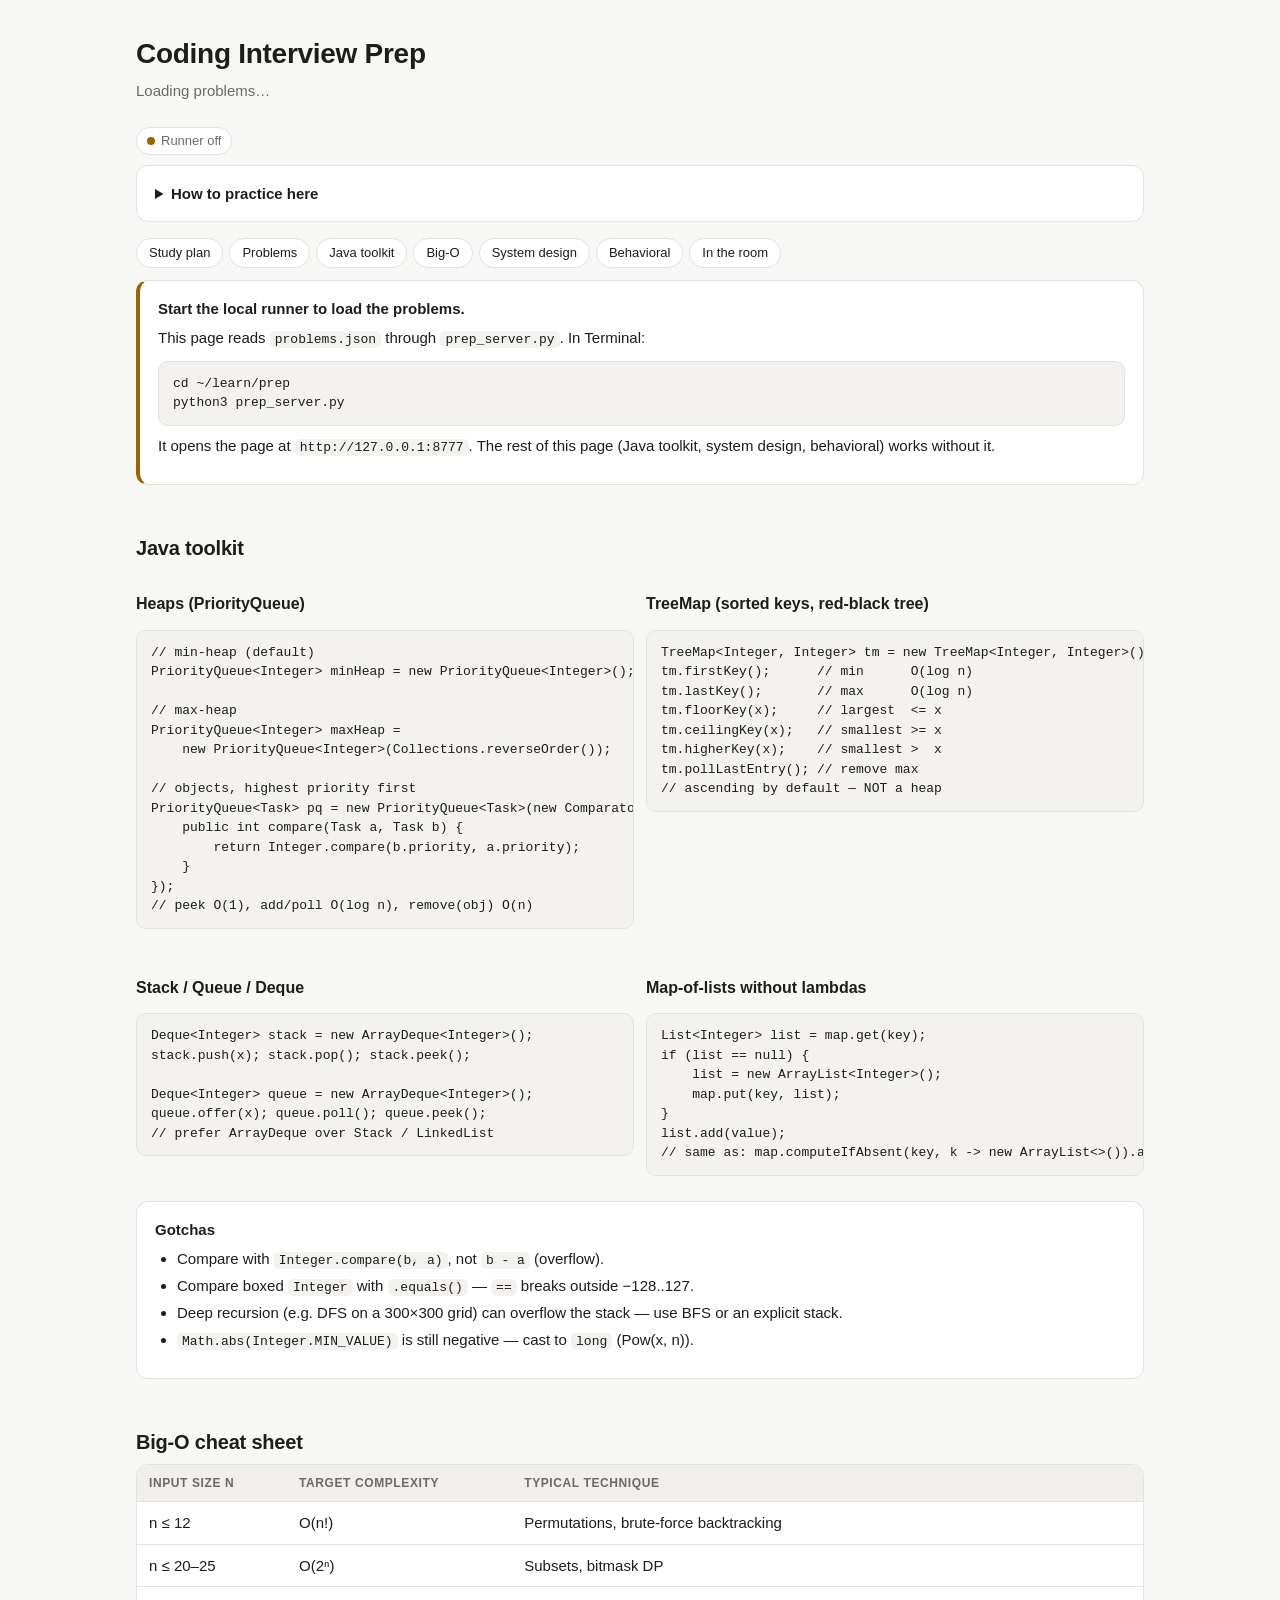
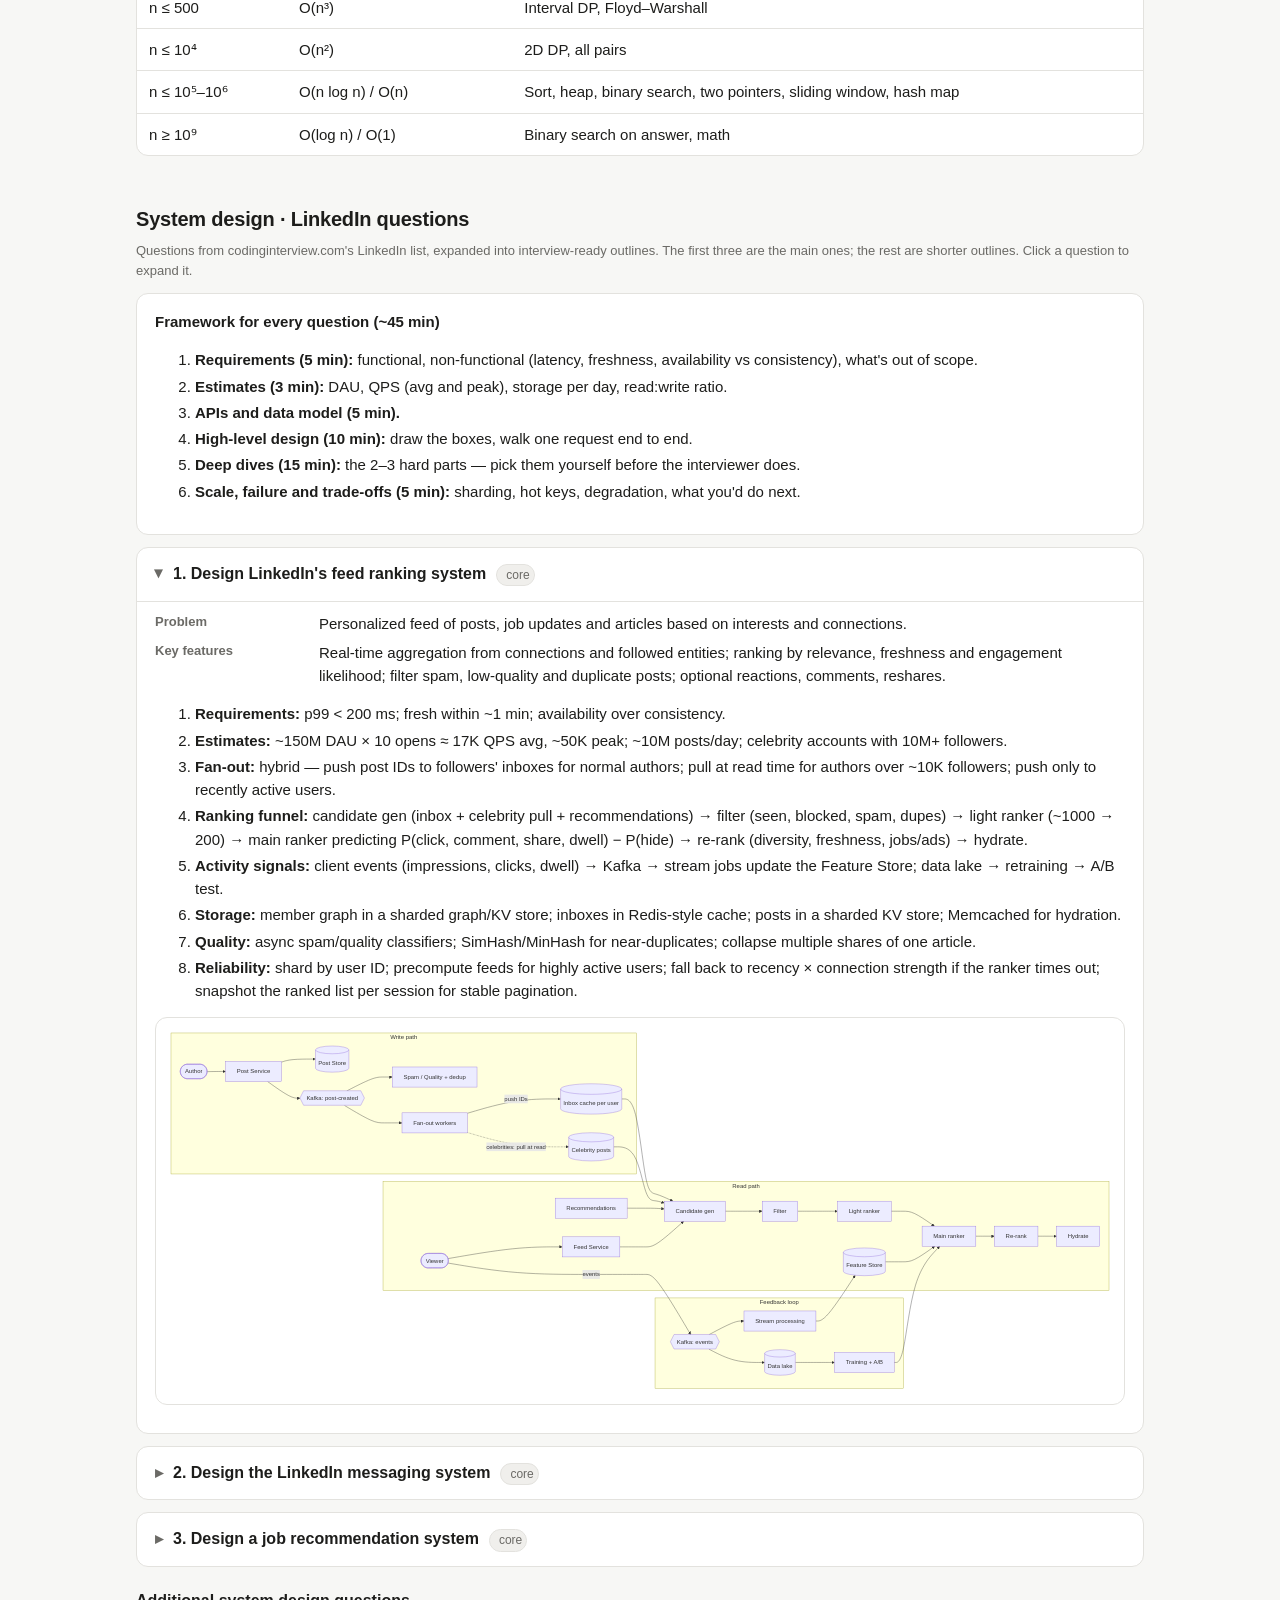
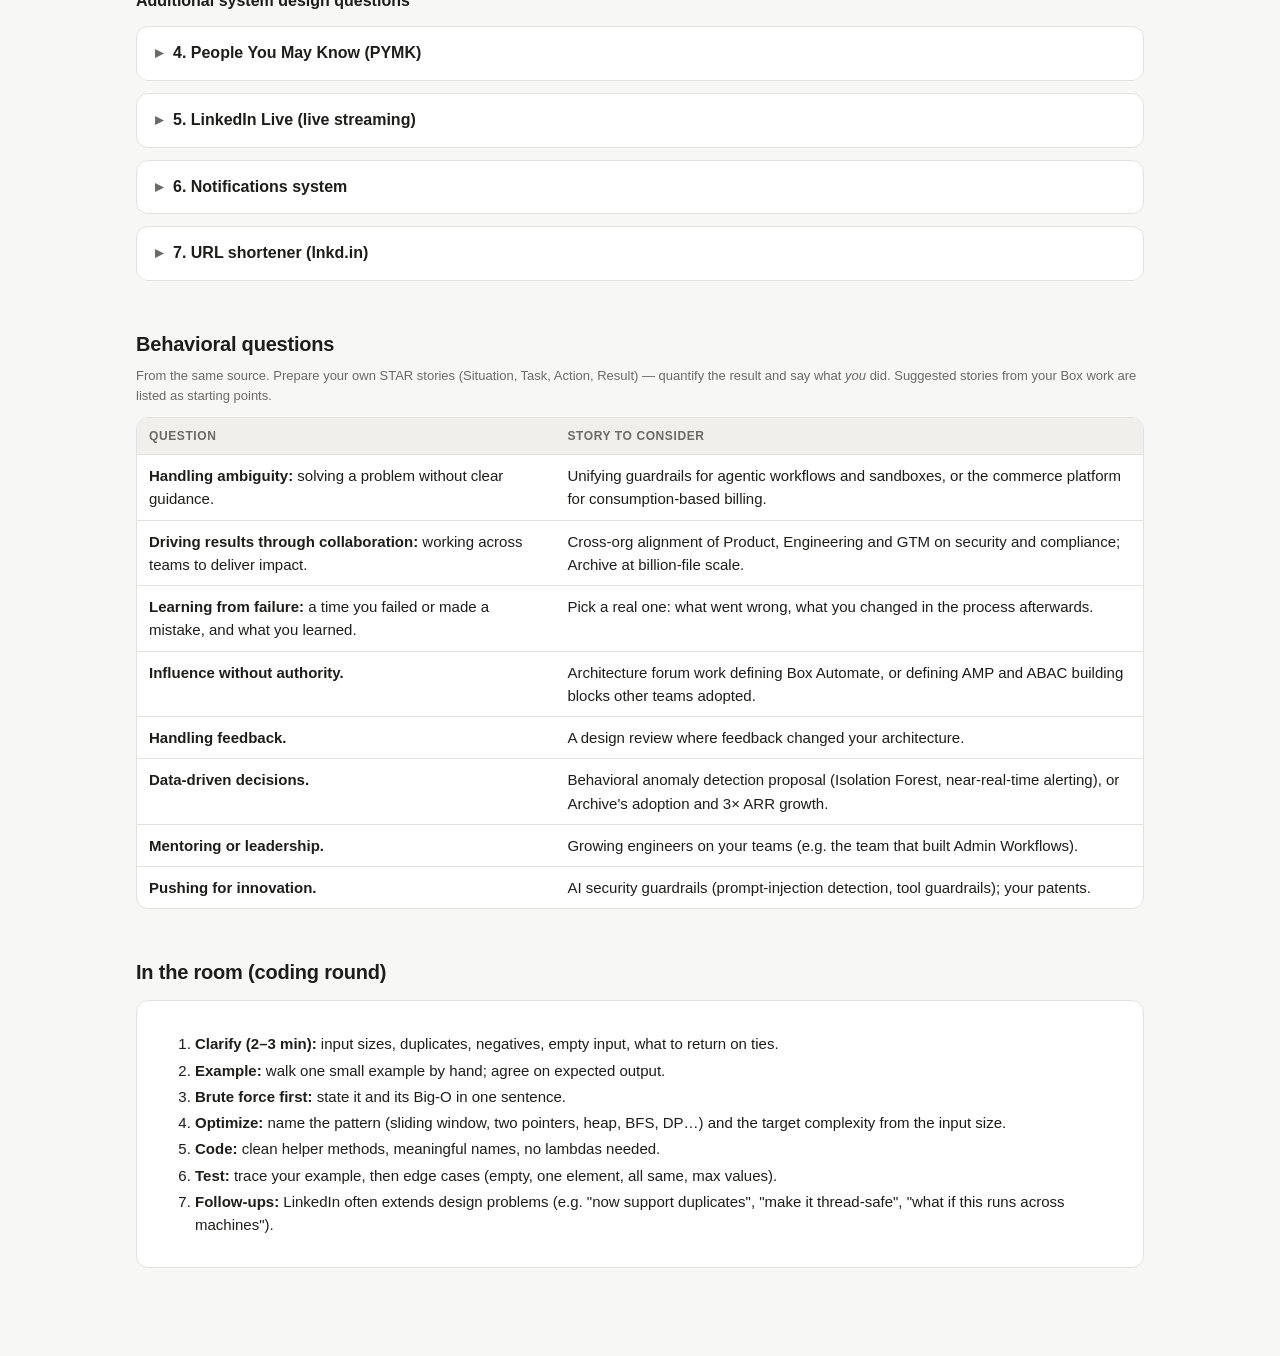
==== prep/index.html @ 1bbf0f2a "re-org" ====
<!doctype html>
<html lang="en">
<head>
<meta charset="utf-8">
<meta name="viewport" content="width=device-width, initial-scale=1">
<title>Coding Interview Prep</title>
<meta name="prep-token" content="__PREP_TOKEN__">
<link rel="stylesheet" href="vendor/codemirror.css">
<link rel="stylesheet" href="vendor/show-hint.css">
<link rel="stylesheet" href="app.css">
</head>
<body>
<div class="wrap">
<h1>Coding Interview Prep</h1>
<p class="sub" id="subText">Loading problems…</p>
<div class="runner" id="runnerBadge"><i></i><span>Checking runner…</span></div>
<details class="card" style="margin-top:10px"><summary style="cursor:pointer;font-weight:600">How to practice here</summary>
<ol>
<li>Click a problem title to open it: description on the left, code editor on the right (Java or Python).</li>
<li><b>Ctrl + Space</b> or typing <code>.</code> after a variable shows Java methods with signatures and Big-O. The <b>Reference</b> tab has a searchable Java API cheat sheet and snippets.</li>
<li><b>Run tests</b> (or Cmd + Enter) runs your code with your own <code>javac</code>/<code>python3</code> through <code>prep_server.py</code>. Your code is saved to <code>solutions/</code>.</li>
<li>Progress shows on every problem: <b>Started</b> / <b>Tried · 1/4</b> (attempted), <b>✓ 4/4</b> (all tests passing), <b>✓ Done</b>. Filter by it with the status menu. It's saved to <code>solutions/progress.json</code>.</li>
<li>Change companies or the time window: <code>python3 build_prep.py --companies LinkedIn Nvidia Google --window 6mo</code>, then reload. See README.md.</li>
</ol></details>
<nav class="toc">
  <a href="#plan">Study plan</a><a href="#problems">Problems</a>
  <a href="#java">Java toolkit</a><a href="#bigo">Big-O</a><a href="#sd">System design</a><a href="#beh">Behavioral</a><a href="#approach">In the room</a>
</nav>
<div id="appRoot">
<h2 id="plan">Study plan</h2>
<div class="grid" id="planCards"></div>
<div class="card">
  <b>Suggested order</b>
  <ol>
    <li><b>Company problems first</b> — the list is already sorted: asked by more companies, then most recent (30d → 3mo → 6mo), then frequency.</li>
    <li><b>Pick a company</b> in the Source filter when an interview is coming up; the list re-sorts by that company's frequency.</li>
    <li><b>Then go by pattern</b> — use the Pattern filter to do 3–4 problems of one pattern in a row, mixing company and Blind 75 problems.</li>
    <li><b>Blind 75 rows</b> (at the bottom) fill in patterns the companies didn't cover recently.</li>
  </ol>
  <p class="note" id="dataNote"></p>
</div>

<h2 id="problems">Problems <span class="lc" id="nProblems"></span></h2>
<div class="toolbar">
  <input type="search" id="q" placeholder="Filter problems by title…" aria-label="Filter problems">
  <select id="src" aria-label="Filter by source"></select>
  <select id="pat" aria-label="Filter by pattern"></select>
  <select id="stat" aria-label="Filter by status">
    <option value="">All statuses</option>
    <option value="todo">Not done yet</option>
    <option value="none">Not started</option>
    <option value="attempted">Attempted (not passing)</option>
    <option value="passed">Passing, not marked done</option>
    <option value="done">Done</option>
  </select>
  <label><input type="checkbox" id="hideDone"> Hide done</label>
  <div class="progress"><span id="ptext">Loading…</span><div class="bar"><i id="pbar"></i><i id="pbar2"></i><i id="pbar3"></i></div></div>
  <div class="legend" id="plegend"></div>
</div>
<div class="tablewrap"><table id="ptable">
<thead><tr><th></th><th>Problem · key idea · tags</th><th>Level</th><th>Pattern</th></tr></thead>
<tbody></tbody></table></div>
<div class="empty" id="empty">No problems match the current filters.</div>
</div>

<h2 id="java">Java toolkit</h2>
<div class="cols2">
<div>
<h3>Heaps (PriorityQueue)</h3>
<pre><code>// min-heap (default)
PriorityQueue&lt;Integer&gt; minHeap = new PriorityQueue&lt;Integer&gt;();

// max-heap
PriorityQueue&lt;Integer&gt; maxHeap =
    new PriorityQueue&lt;Integer&gt;(Collections.reverseOrder());

// objects, highest priority first
PriorityQueue&lt;Task&gt; pq = new PriorityQueue&lt;Task&gt;(new Comparator&lt;Task&gt;() {
    public int compare(Task a, Task b) {
        return Integer.compare(b.priority, a.priority);
    }
});
// peek O(1), add/poll O(log n), remove(obj) O(n)</code></pre>
</div>
<div>
<h3>TreeMap (sorted keys, red-black tree)</h3>
<pre><code>TreeMap&lt;Integer, Integer&gt; tm = new TreeMap&lt;Integer, Integer&gt;();
tm.firstKey();      // min      O(log n)
tm.lastKey();       // max      O(log n)
tm.floorKey(x);     // largest  &lt;= x
tm.ceilingKey(x);   // smallest &gt;= x
tm.higherKey(x);    // smallest &gt;  x
tm.pollLastEntry(); // remove max
// ascending by default — NOT a heap</code></pre>
</div>
<div>
<h3>Stack / Queue / Deque</h3>
<pre><code>Deque&lt;Integer&gt; stack = new ArrayDeque&lt;Integer&gt;();
stack.push(x); stack.pop(); stack.peek();

Deque&lt;Integer&gt; queue = new ArrayDeque&lt;Integer&gt;();
queue.offer(x); queue.poll(); queue.peek();
// prefer ArrayDeque over Stack / LinkedList</code></pre>
</div>
<div>
<h3>Map-of-lists without lambdas</h3>
<pre><code>List&lt;Integer&gt; list = map.get(key);
if (list == null) {
    list = new ArrayList&lt;Integer&gt;();
    map.put(key, list);
}
list.add(value);
// same as: map.computeIfAbsent(key, k -&gt; new ArrayList&lt;&gt;()).add(value);</code></pre>
</div>
</div>
<div class="card">
<b>Gotchas</b>
<ul>
  <li>Compare with <code>Integer.compare(b, a)</code>, not <code>b - a</code> (overflow).</li>
  <li>Compare boxed <code>Integer</code> with <code>.equals()</code> — <code>==</code> breaks outside −128..127.</li>
  <li>Deep recursion (e.g. DFS on a 300×300 grid) can overflow the stack — use BFS or an explicit stack.</li>
  <li><code>Math.abs(Integer.MIN_VALUE)</code> is still negative — cast to <code>long</code> (Pow(x, n)).</li>
</ul>
</div>

<h2 id="bigo">Big-O cheat sheet</h2>
<div class="tablewrap"><table>
<thead><tr><th>Input size n</th><th>Target complexity</th><th>Typical technique</th></tr></thead>
<tbody>
<tr><td>n ≤ 12</td><td>O(n!)</td><td>Permutations, brute-force backtracking</td></tr>
<tr><td>n ≤ 20–25</td><td>O(2ⁿ)</td><td>Subsets, bitmask DP</td></tr>
<tr><td>n ≤ 500</td><td>O(n³)</td><td>Interval DP, Floyd–Warshall</td></tr>
<tr><td>n ≤ 10⁴</td><td>O(n²)</td><td>2D DP, all pairs</td></tr>
<tr><td>n ≤ 10⁵–10⁶</td><td>O(n log n) / O(n)</td><td>Sort, heap, binary search, two pointers, sliding window, hash map</td></tr>
<tr><td>n ≥ 10⁹</td><td>O(log n) / O(1)</td><td>Binary search on answer, math</td></tr>
</tbody></table></div>

<h2 id="sd">System design · LinkedIn questions</h2>
<p class="note">Questions from codinginterview.com's LinkedIn list, expanded into interview-ready outlines. The first three are the main ones; the rest are shorter outlines. Click a question to expand it.</p>

<div class="card">
<b>Framework for every question (~45 min)</b>
<ol>
  <li><b>Requirements (5 min):</b> functional, non-functional (latency, freshness, availability vs consistency), what's out of scope.</li>
  <li><b>Estimates (3 min):</b> DAU, QPS (avg and peak), storage per day, read:write ratio.</li>
  <li><b>APIs and data model (5 min).</b></li>
  <li><b>High-level design (10 min):</b> draw the boxes, walk one request end to end.</li>
  <li><b>Deep dives (15 min):</b> the 2–3 hard parts — pick them yourself before the interviewer does.</li>
  <li><b>Scale, failure and trade-offs (5 min):</b> sharding, hot keys, degradation, what you'd do next.</li>
</ol>
</div>

<!-- 1. Feed -->
<details class="sdq" open>
<summary>1. Design LinkedIn's feed ranking system <span class="tag">core</span></summary>
<div class="body">
<div class="kv">
  <b>Problem</b><span>Personalized feed of posts, job updates and articles based on interests and connections.</span>
  <b>Key features</b><span>Real-time aggregation from connections and followed entities; ranking by relevance, freshness and engagement likelihood; filter spam, low-quality and duplicate posts; optional reactions, comments, reshares.</span>
</div>
<ol>
  <li><b>Requirements:</b> p99 &lt; 200 ms; fresh within ~1 min; availability over consistency.</li>
  <li><b>Estimates:</b> ~150M DAU × 10 opens ≈ 17K QPS avg, ~50K peak; ~10M posts/day; celebrity accounts with 10M+ followers.</li>
  <li><b>Fan-out:</b> hybrid — push post IDs to followers' inboxes for normal authors; pull at read time for authors over ~10K followers; push only to recently active users.</li>
  <li><b>Ranking funnel:</b> candidate gen (inbox + celebrity pull + recommendations) → filter (seen, blocked, spam, dupes) → light ranker (~1000 → 200) → main ranker predicting P(click, comment, share, dwell) − P(hide) → re-rank (diversity, freshness, jobs/ads) → hydrate.</li>
  <li><b>Activity signals:</b> client events (impressions, clicks, dwell) → Kafka → stream jobs update the Feature Store; data lake → retraining → A/B test.</li>
  <li><b>Storage:</b> member graph in a sharded graph/KV store; inboxes in Redis-style cache; posts in a sharded KV store; Memcached for hydration.</li>
  <li><b>Quality:</b> async spam/quality classifiers; SimHash/MinHash for near-duplicates; collapse multiple shares of one article.</li>
  <li><b>Reliability:</b> shard by user ID; precompute feeds for highly active users; fall back to recency × connection strength if the ranker times out; snapshot the ranked list per session for stable pagination.</li>
</ol>
<div class="diagram"><svg id="feedsvg" width="100%" xmlns="http://www.w3.org/2000/svg" xmlns:xlink="http://www.w3.org/1999/xlink" class="flowchart" style="max-width: 2537.35px; background-color: white;" viewBox="0 0 2537.35498046875 971.0681762695312" role="graphics-document document" aria-roledescription="flowchart-v2"><style>#feedsvg{font-family:"trebuchet ms",verdana,arial,sans-serif;font-size:16px;fill:#333;}@keyframes edge-animation-frame{from{stroke-dashoffset:0;}}@keyframes dash{to{stroke-dashoffset:0;}}#feedsvg .edge-animation-slow{stroke-dasharray:9,5!important;stroke-dashoffset:900;animation:dash 50s linear infinite;stroke-linecap:round;}#feedsvg .edge-animation-fast{stroke-dasharray:9,5!important;stroke-dashoffset:900;animation:dash 20s linear infinite;stroke-linecap:round;}#feedsvg .error-icon{fill:#552222;}#feedsvg .error-text{fill:#552222;stroke:#552222;}#feedsvg .edge-thickness-normal{stroke-width:1px;}#feedsvg .edge-thickness-thick{stroke-width:3.5px;}#feedsvg .edge-pattern-solid{stroke-dasharray:0;}#feedsvg .edge-thickness-invisible{stroke-width:0;fill:none;}#feedsvg .edge-pattern-dashed{stroke-dasharray:3;}#feedsvg .edge-pattern-dotted{stroke-dasharray:2;}#feedsvg .marker{fill:#333333;stroke:#333333;}#feedsvg .marker.cross{stroke:#333333;}#feedsvg svg{font-family:"trebuchet ms",verdana,arial,sans-serif;font-size:16px;}#feedsvg p{margin:0;}#feedsvg .label{font-family:"trebuchet ms",verdana,arial,sans-serif;color:#333;}#feedsvg .cluster-label text{fill:#333;}#feedsvg .cluster-label span{color:#333;}#feedsvg .cluster-label span p{background-color:transparent;}#feedsvg .label text,#feedsvg span{fill:#333;color:#333;}#feedsvg .node rect,#feedsvg .node circle,#feedsvg .node ellipse,#feedsvg .node polygon,#feedsvg .node path{fill:#ECECFF;stroke:#9370DB;stroke-width:1px;}#feedsvg .rough-node .label text,#feedsvg .node .label text,#feedsvg .image-shape .label,#feedsvg .icon-shape .label{text-anchor:middle;}#feedsvg .node .katex path{fill:#000;stroke:#000;stroke-width:1px;}#feedsvg .rough-node .label,#feedsvg .node .label,#feedsvg .image-shape .label,#feedsvg .icon-shape .label{text-align:center;}#feedsvg .node.clickable{cursor:pointer;}#feedsvg .root .anchor path{fill:#333333!important;stroke-width:0;stroke:#333333;}#feedsvg .arrowheadPath{fill:#333333;}#feedsvg .edgePath .path{stroke:#333333;stroke-width:1px;}#feedsvg .flowchart-link{stroke:#333333;fill:none;}#feedsvg .edgeLabel{background-color:rgba(232,232,232, 0.8);text-align:center;}#feedsvg .edgeLabel p{background-color:rgba(232,232,232, 0.8);}#feedsvg .edgeLabel rect{opacity:0.5;background-color:rgba(232,232,232, 0.8);fill:rgba(232,232,232, 0.8);}#feedsvg .labelBkg{background-color:rgba(232, 232, 232, 0.5);}#feedsvg .cluster rect{fill:#ffffde;stroke:#aaaa33;stroke-width:1px;}#feedsvg .cluster text{fill:#333;}#feedsvg .cluster span{color:#333;}#feedsvg div.mermaidTooltip{position:absolute;text-align:center;max-width:200px;padding:2px;font-family:"trebuchet ms",verdana,arial,sans-serif;font-size:12px;background:hsl(80, 100%, 96.2745098039%);border:1px solid #aaaa33;border-radius:2px;pointer-events:none;z-index:100;}#feedsvg .flowchartTitleText{text-anchor:middle;font-size:18px;fill:#333;}#feedsvg rect.text{fill:none;stroke-width:0;}#feedsvg .icon-shape,#feedsvg .image-shape{background-color:rgba(232,232,232, 0.8);text-align:center;}#feedsvg .icon-shape p,#feedsvg .image-shape p{background-color:rgba(232,232,232, 0.8);padding:2px;}#feedsvg .icon-shape .label rect,#feedsvg .image-shape .label rect{opacity:0.5;background-color:rgba(232,232,232, 0.8);fill:rgba(232,232,232, 0.8);}#feedsvg .label-icon{display:inline-block;height:1em;overflow:visible;vertical-align:-0.125em;}#feedsvg .node .label-icon path{fill:currentColor;stroke:revert;stroke-width:revert;}#feedsvg .node .neo-node{stroke:#9370DB;}#feedsvg [data-look="neo"].node rect,#feedsvg [data-look="neo"].cluster rect,#feedsvg [data-look="neo"].node polygon{stroke:#9370DB;filter:drop-shadow(1px 2px 2px rgba(185, 185, 185, 1));}#feedsvg [data-look="neo"].swimlane.cluster rect{filter:none;}#feedsvg [data-look="neo"].node path{stroke:#9370DB;stroke-width:1px;}#feedsvg [data-look="neo"].node .outer-path{filter:drop-shadow(1px 2px 2px rgba(185, 185, 185, 1));}#feedsvg [data-look="neo"].node .neo-line path{stroke:#9370DB;filter:none;}#feedsvg [data-look="neo"].node circle{stroke:#9370DB;filter:drop-shadow(1px 2px 2px rgba(185, 185, 185, 1));}#feedsvg [data-look="neo"].node circle .state-start{fill:#000000;}#feedsvg [data-look="neo"].icon-shape .icon{fill:#9370DB;filter:drop-shadow(1px 2px 2px rgba(185, 185, 185, 1));}#feedsvg [data-look="neo"].icon-shape .icon-neo path{stroke:#9370DB;filter:drop-shadow(1px 2px 2px rgba(185, 185, 185, 1));}#feedsvg :root{--mermaid-font-family:"trebuchet ms",verdana,arial,sans-serif;}</style><g><marker id="feedsvg_flowchart-v2-pointEnd" class="marker flowchart-v2" viewBox="0 0 10 10" refX="5" refY="5" markerUnits="userSpaceOnUse" markerWidth="8" markerHeight="8" orient="auto"><path d="M 0 0 L 10 5 L 0 10 z" class="arrowMarkerPath" style="stroke-width: 1; stroke-dasharray: 1, 0;"/></marker><marker id="feedsvg_flowchart-v2-pointStart" class="marker flowchart-v2" viewBox="0 0 10 10" refX="4.5" refY="5" markerUnits="userSpaceOnUse" markerWidth="8" markerHeight="8" orient="auto"><path d="M 0 5 L 10 10 L 10 0 z" class="arrowMarkerPath" style="stroke-width: 1; stroke-dasharray: 1, 0;"/></marker><marker id="feedsvg_flowchart-v2-pointEnd-margin" class="marker flowchart-v2" viewBox="0 0 11.5 14" refX="11.5" refY="7" markerUnits="userSpaceOnUse" markerWidth="10.5" markerHeight="14" orient="auto"><path d="M 0 0 L 11.5 7 L 0 14 z" class="arrowMarkerPath" style="stroke-width: 0; stroke-dasharray: 1, 0;"/></marker><marker id="feedsvg_flowchart-v2-pointStart-margin" class="marker flowchart-v2" viewBox="0 0 11.5 14" refX="1" refY="7" markerUnits="userSpaceOnUse" markerWidth="11.5" markerHeight="14" orient="auto"><polygon points="0,7 11.5,14 11.5,0" class="arrowMarkerPath" style="stroke-width: 0; stroke-dasharray: 1, 0;"/></marker><marker id="feedsvg_flowchart-v2-circleEnd" class="marker flowchart-v2" viewBox="0 0 10 10" refX="11" refY="5" markerUnits="userSpaceOnUse" markerWidth="11" markerHeight="11" orient="auto"><circle cx="5" cy="5" r="5" class="arrowMarkerPath" style="stroke-width: 1; stroke-dasharray: 1, 0;"/></marker><marker id="feedsvg_flowchart-v2-circleStart" class="marker flowchart-v2" viewBox="0 0 10 10" refX="-1" refY="5" markerUnits="userSpaceOnUse" markerWidth="11" markerHeight="11" orient="auto"><circle cx="5" cy="5" r="5" class="arrowMarkerPath" style="stroke-width: 1; stroke-dasharray: 1, 0;"/></marker><marker id="feedsvg_flowchart-v2-circleEnd-margin" class="marker flowchart-v2" viewBox="0 0 10 10" refY="5" refX="12.25" markerUnits="userSpaceOnUse" markerWidth="14" markerHeight="14" orient="auto"><circle cx="5" cy="5" r="5" class="arrowMarkerPath" style="stroke-width: 0; stroke-dasharray: 1, 0;"/></marker><marker id="feedsvg_flowchart-v2-circleStart-margin" class="marker flowchart-v2" viewBox="0 0 10 10" refX="-2" refY="5" markerUnits="userSpaceOnUse" markerWidth="14" markerHeight="14" orient="auto"><circle cx="5" cy="5" r="5" class="arrowMarkerPath" style="stroke-width: 0; stroke-dasharray: 1, 0;"/></marker><marker id="feedsvg_flowchart-v2-crossEnd" class="marker cross flowchart-v2" viewBox="0 0 11 11" refX="12" refY="5.2" markerUnits="userSpaceOnUse" markerWidth="11" markerHeight="11" orient="auto"><path d="M 1,1 l 9,9 M 10,1 l -9,9" class="arrowMarkerPath" style="stroke-width: 2; stroke-dasharray: 1, 0;"/></marker><marker id="feedsvg_flowchart-v2-crossStart" class="marker cross flowchart-v2" viewBox="0 0 11 11" refX="-1" refY="5.2" markerUnits="userSpaceOnUse" markerWidth="11" markerHeight="11" orient="auto"><path d="M 1,1 l 9,9 M 10,1 l -9,9" class="arrowMarkerPath" style="stroke-width: 2; stroke-dasharray: 1, 0;"/></marker><marker id="feedsvg_flowchart-v2-crossEnd-margin" class="marker cross flowchart-v2" viewBox="0 0 15 15" refX="17.7" refY="7.5" markerUnits="userSpaceOnUse" markerWidth="12" markerHeight="12" orient="auto"><path d="M 1,1 L 14,14 M 1,14 L 14,1" class="arrowMarkerPath" style="stroke-width: 2.5;"/></marker><marker id="feedsvg_flowchart-v2-crossStart-margin" class="marker cross flowchart-v2" viewBox="0 0 15 15" refX="-3.5" refY="7.5" markerUnits="userSpaceOnUse" markerWidth="12" markerHeight="12" orient="auto"><path d="M 1,1 L 14,14 M 1,14 L 14,1" class="arrowMarkerPath" style="stroke-width: 2.5; stroke-dasharray: 1, 0;"/></marker><g class="root"><g class="clusters"><g class="cluster" id="feedsvg-Learn" data-look="classic"><rect style="" x="1309.089340209961" y="720.2285175323486" width="667.84375" height="242.8396759033203"/><g class="cluster-label" transform="translate(1590.526840209961, 720.2285175323486)"><foreignObject width="104.96875" height="24"><div xmlns="http://www.w3.org/1999/xhtml" style="display: table-cell; white-space: nowrap; line-height: 1.5;"><span class="nodeLabel"><p>Feedback loop</p></span></div></foreignObject></g></g><g class="cluster" id="feedsvg-Read" data-look="classic"><rect style="" x="577.9330902099609" y="406.97851753234863" width="1951.421875" height="293.25"/><g class="cluster-label" transform="translate(1516.722152709961, 406.97851753234863)"><foreignObject width="73.84375" height="24"><div xmlns="http://www.w3.org/1999/xhtml" style="display: table-cell; white-space: nowrap; line-height: 1.5;"><span class="nodeLabel"><p>Read path</p></span></div></foreignObject></g></g><g class="cluster" id="feedsvg-Write" data-look="classic"><rect style="" x="8" y="8" width="1251.089340209961" height="378.97851753234863"/><g class="cluster-label" transform="translate(597.2321701049805, 8)"><foreignObject width="72.625" height="24"><div xmlns="http://www.w3.org/1999/xhtml" style="display: table-cell; white-space: nowrap; line-height: 1.5;"><span class="nodeLabel"><p>Write path</p></span></div></foreignObject></g></g></g><g class="edgePaths"><path d="M105.371,111.956L109.454,111.873C113.537,111.79,121.704,111.623,129.287,111.54C136.871,111.456,143.871,111.456,147.371,111.456L150.871,111.456" id="feedsvg-L_U1_PS_0" class="edge-thickness-normal edge-pattern-solid edge-thickness-normal edge-pattern-solid flowchart-link" style=";" data-edge="true" data-et="edge" data-id="L_U1_PS_0" data-points="W3sieCI6MTA1LjM3MDU4NzQzMTgyNjQxLCJ5IjoxMTEuOTU2MjY2NDAzMTk4MjZ9LHsieCI6MTI5Ljg3MDU5MDIwOTk2MDk0LCJ5IjoxMTEuNDU2MjY2NDAzMTk4MjR9LHsieCI6MTU0Ljg3MDU5MDIwOTk2MDk0LCJ5IjoxMTEuNDU2MjY2NDAzMTk4MjR9XQ==" data-look="classic" marker-end="url(#feedsvg_flowchart-v2-pointEnd)"/><path d="M304.683,86.498L308.85,85.109C313.016,83.721,321.35,80.944,335.979,79.556C350.608,78.168,371.532,78.168,381.994,78.168L392.457,78.168" id="feedsvg-L_PS_PDB_0" class="edge-thickness-normal edge-pattern-solid edge-thickness-normal edge-pattern-solid flowchart-link" style=";" data-edge="true" data-et="edge" data-id="L_PS_PDB_0" data-points="W3sieCI6MzA0LjY4MzA5MDIwOTk2MDk0LCJ5Ijo4Ni40OTc1MjA2NTQzOTYxNX0seyJ4IjozMjkuNjgzMDkwMjA5OTYwOTQsInkiOjc4LjE2NzUyNjI0NTExNzE5fSx7IngiOjM5Ni40NTY1Mjc3MDk5NjA5NCwieSI6NzguMTY3NTI2MjQ1MTE3MTl9XQ==" data-look="classic" marker-end="url(#feedsvg_flowchart-v2-pointEnd)"/><path d="M267.568,138.456L277.92,145.853C288.273,153.249,308.978,168.042,322.914,175.509C336.85,182.976,344.017,183.116,347.6,183.186L351.184,183.257" id="feedsvg-L_PS_K1_0" class="edge-thickness-normal edge-pattern-solid edge-thickness-normal edge-pattern-solid flowchart-link" style=";" data-edge="true" data-et="edge" data-id="L_PS_K1_0" data-points="W3sieCI6MjY3LjU2Nzc0Mjc3MTgzNDUsInkiOjEzOC40NTYyNjY0MDMxOTgyNH0seyJ4IjozMjkuNjgzMDkwMjA5OTYwOTQsInkiOjE4Mi44MzUwNTI0OTAyMzQzOH0seyJ4IjozNTUuMTgzMDkwMjA5OTYwOTQsInkiOjE4My4zMzUwNTI0OTAyMzQzOH1d" data-look="classic" marker-end="url(#feedsvg_flowchart-v2-pointEnd)"/><path d="M480.39,163.835L492.48,157.599C504.571,151.363,528.752,138.89,545.009,132.654C561.266,126.418,569.6,126.418,577.266,126.418C584.933,126.418,591.933,126.418,595.433,126.418L598.933,126.418" id="feedsvg-L_K1_SPAM_0" class="edge-thickness-normal edge-pattern-solid edge-thickness-normal edge-pattern-solid flowchart-link" style=";" data-edge="true" data-et="edge" data-id="L_K1_SPAM_0" data-points="[base64]" data-look="classic" marker-end="url(#feedsvg_flowchart-v2-pointEnd)"/><path d="M474.369,202.835L487.463,210.643C500.557,218.452,526.745,234.069,544.006,241.877C561.266,249.685,569.6,249.685,581.605,249.685C593.61,249.685,609.287,249.685,617.126,249.685L624.964,249.685" id="feedsvg-L_K1_FO_0" class="edge-thickness-normal edge-pattern-solid edge-thickness-normal edge-pattern-solid flowchart-link" style=";" data-edge="true" data-et="edge" data-id="L_K1_FO_0" data-points="[base64]" data-look="classic" marker-end="url(#feedsvg_flowchart-v2-pointEnd)"/><path d="M804.558,223.866L826.404,217.442C848.251,211.017,891.944,198.168,933.046,191.744C974.149,185.319,1012.662,185.319,1031.919,185.319L1051.175,185.319" id="feedsvg-L_FO_INBOX_0" class="edge-thickness-normal edge-pattern-solid edge-thickness-normal edge-pattern-solid flowchart-link" style=";" data-edge="true" data-et="edge" data-id="L_FO_INBOX_0" data-points="W3sieCI6ODA0LjU1ODA5MDIwOTk2MDksInkiOjIyMy44NjYzMjk1MTk5MDI1NH0seyJ4Ijo5MzUuNjM2MjE1MjA5OTYwOSwieSI6MTg1LjMxOTQ4NjYxODA0Mn0seyJ4IjoxMDU1LjE3NTI3NzcwOTk2MSwieSI6MTg1LjMxOTQ4NjYxODA0Mn1d" data-look="classic" marker-end="url(#feedsvg_flowchart-v2-pointEnd)"/><path d="M804.558,275.504L826.404,281.929C848.251,288.353,891.944,301.202,936.679,307.626C981.415,314.051,1027.194,314.051,1050.083,314.051L1072.972,314.051" id="feedsvg-L_FO_CEL_0" class="edge-thickness-normal edge-pattern-dotted edge-thickness-normal edge-pattern-solid flowchart-link" style=";" data-edge="true" data-et="edge" data-id="L_FO_CEL_0" data-points="W3sieCI6ODA0LjU1ODA5MDIwOTk2MDksInkiOjI3NS41MDQxMTk1NDYyNTk2fSx7IngiOjkzNS42MzYyMTUyMDk5NjA5LCJ5IjozMTQuMDUwOTYyNDQ4MTIwMX0seyJ4IjoxMDc2Ljk3MjE1MjcwOTk2MSwieSI6MzE0LjA1MDk2MjQ0ODEyMDF9XQ==" data-look="classic" marker-end="url(#feedsvg_flowchart-v2-pointEnd)"/><path d="M752.98,614.44L783.423,609.197C813.865,603.953,874.751,593.466,925.296,588.222C975.842,582.979,1016.048,582.979,1036.151,582.979L1056.253,582.979" id="feedsvg-L_U2_FS_0" class="edge-thickness-normal edge-pattern-solid edge-thickness-normal edge-pattern-solid flowchart-link" style=";" data-edge="true" data-et="edge" data-id="L_U2_FS_0" data-points="W3sieCI6NzUyLjk4MDA5MzkyNDk1NjIsInkiOjYxNC40NDAzNzQ2OTk4ODc5fSx7IngiOjkzNS42MzYyMTUyMDk5NjA5LCJ5Ijo1ODIuOTc4NTE3NTMyMzQ4Nn0seyJ4IjoxMDYwLjI1MzQwMjcwOTk2MSwieSI6NTgyLjk3ODUxNzUzMjM0ODZ9XQ==" data-look="classic" marker-end="url(#feedsvg_flowchart-v2-pointEnd)"/><path d="M1219.597,185.319L1226.179,185.319C1232.761,185.319,1245.925,185.319,1256.674,227.429C1267.423,269.539,1275.756,353.759,1284.089,395.869C1292.423,437.979,1300.756,437.979,1312.348,441.385C1323.94,444.791,1338.791,451.603,1346.216,455.009L1353.641,458.416" id="feedsvg-L_INBOX_CG_0" class="edge-thickness-normal edge-pattern-solid edge-thickness-normal edge-pattern-solid flowchart-link" style=";" data-edge="true" data-et="edge" data-id="L_INBOX_CG_0" data-points="[base64]" data-look="classic" marker-end="url(#feedsvg_flowchart-v2-pointEnd)"/><path d="M1197.8,314.051L1208.015,314.051C1218.23,314.051,1238.66,314.051,1253.041,338.039C1267.423,362.027,1275.756,410.003,1284.089,433.991C1292.423,457.979,1300.756,457.979,1308.446,458.936C1316.136,459.894,1323.183,461.81,1326.706,462.768L1330.229,463.726" id="feedsvg-L_CEL_CG_0" class="edge-thickness-normal edge-pattern-solid edge-thickness-normal edge-pattern-solid flowchart-link" style=";" data-edge="true" data-et="edge" data-id="L_CEL_CG_0" data-points="[base64]" data-look="classic" marker-end="url(#feedsvg_flowchart-v2-pointEnd)"/><path d="M1234.089,478.979L1238.256,478.979C1242.423,478.979,1250.756,478.979,1259.089,478.979C1267.423,478.979,1275.756,478.979,1284.089,478.979C1292.423,478.979,1300.756,478.979,1308.425,479.244C1316.093,479.509,1323.097,480.039,1326.599,480.304L1330.101,480.569" id="feedsvg-L_REC_CG_0" class="edge-thickness-normal edge-pattern-solid edge-thickness-normal edge-pattern-solid flowchart-link" style=";" data-edge="true" data-et="edge" data-id="L_REC_CG_0" data-points="[base64]" data-look="classic" marker-end="url(#feedsvg_flowchart-v2-pointEnd)"/><path d="M1214.519,582.979L1221.947,582.979C1229.376,582.979,1244.233,582.979,1255.828,582.979C1267.423,582.979,1275.756,582.979,1284.089,582.979C1292.423,582.979,1300.756,582.979,1317.244,571.941C1333.732,560.903,1358.374,538.828,1370.696,527.79L1383.017,516.752" id="feedsvg-L_FS_CG_0" class="edge-thickness-normal edge-pattern-solid edge-thickness-normal edge-pattern-solid flowchart-link" style=";" data-edge="true" data-et="edge" data-id="L_FS_CG_0" data-points="[base64]" data-look="classic" marker-end="url(#feedsvg_flowchart-v2-pointEnd)"/><path d="M1498.183,487.083L1502.35,487.083C1506.516,487.083,1514.85,487.083,1530.669,487.083C1546.488,487.083,1569.792,487.083,1581.445,487.083L1593.097,487.083" id="feedsvg-L_CG_FL_0" class="edge-thickness-normal edge-pattern-solid edge-thickness-normal edge-pattern-solid flowchart-link" style=";" data-edge="true" data-et="edge" data-id="L_CG_FL_0" data-points="W3sieCI6MTQ5OC4xODMwOTAyMDk5NjEsInkiOjQ4Ny4wODMzMjI1MjUwMjQ0fSx7IngiOjE1MjMuMTgzMDkwMjA5OTYxLCJ5Ijo0ODcuMDgzMzIyNTI1MDI0NH0seyJ4IjoxNTk3LjA5NzE1MjcwOTk2MSwieSI6NDg3LjA4MzMyMjUyNTAyNDR9XQ==" data-look="classic" marker-end="url(#feedsvg_flowchart-v2-pointEnd)"/><path d="M1692.66,487.083L1704.979,487.083C1717.298,487.083,1741.936,487.083,1759.076,487.083C1776.217,487.083,1785.86,487.083,1790.682,487.083L1795.503,487.083" id="feedsvg-L_FL_R1_0" class="edge-thickness-normal edge-pattern-solid edge-thickness-normal edge-pattern-solid flowchart-link" style=";" data-edge="true" data-et="edge" data-id="L_FL_R1_0" data-points="W3sieCI6MTY5Mi42NTk2NTI3MDk5NjEsInkiOjQ4Ny4wODMzMjI1MjUwMjQ0fSx7IngiOjE3NjYuNTczNzE1MjA5OTYxLCJ5Ijo0ODcuMDgzMzIyNTI1MDI0NH0seyJ4IjoxNzk5LjUwMzQwMjcwOTk2MSwieSI6NDg3LjA4MzMyMjUyNTAyNDR9XQ==" data-look="classic" marker-end="url(#feedsvg_flowchart-v2-pointEnd)"/><path d="M1944.003,487.083L1949.492,487.083C1954.98,487.083,1965.957,487.083,1975.611,487.083C1985.266,487.083,1993.6,487.083,2006.908,493.395C2020.216,499.707,2038.499,512.332,2047.64,518.644L2056.781,524.956" id="feedsvg-L_R1_R2_0" class="edge-thickness-normal edge-pattern-solid edge-thickness-normal edge-pattern-solid flowchart-link" style=";" data-edge="true" data-et="edge" data-id="L_R1_R2_0" data-points="[base64]" data-look="classic" marker-end="url(#feedsvg_flowchart-v2-pointEnd)"/><path d="M2171.417,554.229L2175.584,554.229C2179.751,554.229,2188.084,554.229,2195.751,554.229C2203.417,554.229,2210.417,554.229,2213.917,554.229L2217.417,554.229" id="feedsvg-L_R2_RR_0" class="edge-thickness-normal edge-pattern-solid edge-thickness-normal edge-pattern-solid flowchart-link" style=";" data-edge="true" data-et="edge" data-id="L_R2_RR_0" data-points="W3sieCI6MjE3MS40MTc0NjUyMDk5NjEsInkiOjU1NC4yMjg1MTc1MzIzNDg2fSx7IngiOjIxOTYuNDE3NDY1MjA5OTYxLCJ5Ijo1NTQuMjI4NTE3NTMyMzQ4Nn0seyJ4IjoyMjIxLjQxNzQ2NTIwOTk2MSwieSI6NTU0LjIyODUxNzUzMjM0ODZ9XQ==" data-look="classic" marker-end="url(#feedsvg_flowchart-v2-pointEnd)"/><path d="M2338.324,554.229L2342.49,554.229C2346.657,554.229,2354.99,554.229,2362.657,554.229C2370.324,554.229,2377.324,554.229,2380.824,554.229L2384.324,554.229" id="feedsvg-L_RR_HY_0" class="edge-thickness-normal edge-pattern-solid edge-thickness-normal edge-pattern-solid flowchart-link" style=";" data-edge="true" data-et="edge" data-id="L_RR_HY_0" data-points="W3sieCI6MjMzOC4zMjM3MTUyMDk5NjEsInkiOjU1NC4yMjg1MTc1MzIzNDg2fSx7IngiOjIzNjMuMzIzNzE1MjA5OTYxLCJ5Ijo1NTQuMjI4NTE3NTMyMzQ4Nn0seyJ4IjoyMzg4LjMyMzcxNTIwOTk2MSwieSI6NTU0LjIyODUxNzUzMjM0ODZ9XQ==" data-look="classic" marker-end="url(#feedsvg_flowchart-v2-pointEnd)"/><path d="M1928.167,623.083L1936.295,623.083C1944.423,623.083,1960.678,623.083,1972.972,623.083C1985.266,623.083,1993.6,623.083,2007.074,616.493C2020.548,609.902,2039.164,596.721,2048.472,590.131L2057.779,583.54" id="feedsvg-L_FST_R2_0" class="edge-thickness-normal edge-pattern-solid edge-thickness-normal edge-pattern-solid flowchart-link" style=";" data-edge="true" data-et="edge" data-id="L_FST_R2_0" data-points="[base64]" data-look="classic" marker-end="url(#feedsvg_flowchart-v2-pointEnd)"/><path d="M752.98,626.517L783.423,631.594C813.865,636.671,874.751,646.825,938.819,651.902C1002.886,656.979,1070.136,656.979,1124.045,656.979C1177.954,656.979,1218.522,656.979,1242.972,656.979C1267.423,656.979,1275.756,656.979,1284.089,656.979C1292.423,656.979,1300.756,656.979,1320.585,683.398C1340.413,709.818,1371.737,762.658,1387.399,789.078L1403.061,815.498" id="feedsvg-L_U2_K2_0" class="edge-thickness-normal edge-pattern-solid edge-thickness-normal edge-pattern-solid flowchart-link" style=";" data-edge="true" data-et="edge" data-id="L_U2_K2_0" data-points="[base64]" data-look="classic" marker-end="url(#feedsvg_flowchart-v2-pointEnd)"/><path d="M1454.106,818.938L1465.618,812.82C1477.131,806.702,1500.157,794.465,1515.17,788.347C1530.183,782.229,1537.183,782.229,1540.683,782.229L1544.183,782.229" id="feedsvg-L_K2_SP_0" class="edge-thickness-normal edge-pattern-solid edge-thickness-normal edge-pattern-solid flowchart-link" style=";" data-edge="true" data-et="edge" data-id="L_K2_SP_0" data-points="W3sieCI6MTQ1NC4xMDU1NTgyMDgwMzEsInkiOjgxOC45Mzg0MzY1MDgxNzg2fSx7IngiOjE1MjMuMTgzMDkwMjA5OTYxLCJ5Ijo3ODIuMjI4NTE3NTMyMzQ4Nn0seyJ4IjoxNTQ4LjE4MzA5MDIwOTk2MSwieSI6NzgyLjIyODUxNzUzMjM0ODZ9XQ==" data-look="classic" marker-end="url(#feedsvg_flowchart-v2-pointEnd)"/><path d="M1741.574,782.229L1745.74,782.229C1749.907,782.229,1758.24,782.229,1775.464,762.279C1792.688,742.329,1818.803,702.429,1831.86,682.479L1844.917,662.529" id="feedsvg-L_SP_FST_0" class="edge-thickness-normal edge-pattern-solid edge-thickness-normal edge-pattern-solid flowchart-link" style=";" data-edge="true" data-et="edge" data-id="L_SP_FST_0" data-points="W3sieCI6MTc0MS41NzM3MTUyMDk5NjEsInkiOjc4Mi4yMjg1MTc1MzIzNDg2fSx7IngiOjE3NjYuNTczNzE1MjA5OTYxLCJ5Ijo3ODIuMjI4NTE3NTMyMzQ4Nn0seyJ4IjoxODQ3LjEwODAzNjc3MDMwMjMsInkiOjY1OS4xODIwNzM5OTg1NTA3fV0=" data-look="classic" marker-end="url(#feedsvg_flowchart-v2-pointEnd)"/><path d="M1454.106,857.938L1465.618,863.89C1477.131,869.842,1500.157,881.745,1524.403,887.697C1548.649,893.648,1574.115,893.648,1586.848,893.648L1599.582,893.648" id="feedsvg-L_K2_DL_0" class="edge-thickness-normal edge-pattern-solid edge-thickness-normal edge-pattern-solid flowchart-link" style=";" data-edge="true" data-et="edge" data-id="L_K2_DL_0" data-points="W3sieCI6MTQ1NC4xMDU1NTgyMDgwMjY0LCJ5Ijo4NTcuOTM4NDM2NTA4MTc4Nn0seyJ4IjoxNTIzLjE4MzA5MDIwOTk2MSwieSI6ODkzLjY0ODM1NTQ4NDAwODh9LHsieCI6MTYwMy41ODE1Mjc3MDk5NjEsInkiOjg5My42NDgzNTU0ODQwMDg4fV0=" data-look="classic" marker-end="url(#feedsvg_flowchart-v2-pointEnd)"/><path d="M1686.175,893.648L1699.575,893.648C1712.975,893.648,1739.774,893.648,1756.674,893.648C1773.574,893.648,1780.574,893.648,1784.074,893.648L1787.574,893.648" id="feedsvg-L_DL_TR_0" class="edge-thickness-normal edge-pattern-solid edge-thickness-normal edge-pattern-solid flowchart-link" style=";" data-edge="true" data-et="edge" data-id="L_DL_TR_0" data-points="W3sieCI6MTY4Ni4xNzUyNzc3MDk5NjEsInkiOjg5My42NDgzNTU0ODQwMDg4fSx7IngiOjE3NjYuNTczNzE1MjA5OTYxLCJ5Ijo4OTMuNjQ4MzU1NDg0MDA4OH0seyJ4IjoxNzkxLjU3MzcxNTIwOTk2MSwieSI6ODkzLjY0ODM1NTQ4NDAwODh9XQ==" data-look="classic" marker-end="url(#feedsvg_flowchart-v2-pointEnd)"/><path d="M1951.933,893.648L1956.1,893.648C1960.266,893.648,1968.6,893.648,1976.933,854.578C1985.266,815.508,1993.6,737.368,2009.353,685.788C2025.106,634.207,2048.279,609.185,2059.866,596.674L2071.452,584.163" id="feedsvg-L_TR_R2_0" class="edge-thickness-normal edge-pattern-solid edge-thickness-normal edge-pattern-solid flowchart-link" style=";" data-edge="true" data-et="edge" data-id="L_TR_R2_0" data-points="[base64]" data-look="classic" marker-end="url(#feedsvg_flowchart-v2-pointEnd)"/></g><g class="edgeLabels"><g class="edgeLabel"><g class="label" data-id="L_U1_PS_0" transform="translate(0, 0)"><foreignObject width="0" height="0"><div xmlns="http://www.w3.org/1999/xhtml" class="labelBkg" style="display: table-cell; white-space: nowrap; line-height: 1.5; max-width: 200px; text-align: center;"><span class="edgeLabel"></span></div></foreignObject></g></g><g class="edgeLabel"><g class="label" data-id="L_PS_PDB_0" transform="translate(0, 0)"><foreignObject width="0" height="0"><div xmlns="http://www.w3.org/1999/xhtml" class="labelBkg" style="display: table-cell; white-space: nowrap; line-height: 1.5; max-width: 200px; text-align: center;"><span class="edgeLabel"></span></div></foreignObject></g></g><g class="edgeLabel"><g class="label" data-id="L_PS_K1_0" transform="translate(0, 0)"><foreignObject width="0" height="0"><div xmlns="http://www.w3.org/1999/xhtml" class="labelBkg" style="display: table-cell; white-space: nowrap; line-height: 1.5; max-width: 200px; text-align: center;"><span class="edgeLabel"></span></div></foreignObject></g></g><g class="edgeLabel"><g class="label" data-id="L_K1_SPAM_0" transform="translate(0, 0)"><foreignObject width="0" height="0"><div xmlns="http://www.w3.org/1999/xhtml" class="labelBkg" style="display: table-cell; white-space: nowrap; line-height: 1.5; max-width: 200px; text-align: center;"><span class="edgeLabel"></span></div></foreignObject></g></g><g class="edgeLabel"><g class="label" data-id="L_K1_FO_0" transform="translate(0, 0)"><foreignObject width="0" height="0"><div xmlns="http://www.w3.org/1999/xhtml" class="labelBkg" style="display: table-cell; white-space: nowrap; line-height: 1.5; max-width: 200px; text-align: center;"><span class="edgeLabel"></span></div></foreignObject></g></g><g class="edgeLabel" transform="translate(935.6362152099609, 185.319486618042)"><g class="label" data-id="L_FO_INBOX_0" transform="translate(-31.5703125, -12)"><foreignObject width="63.140625" height="24"><div xmlns="http://www.w3.org/1999/xhtml" class="labelBkg" style="display: table-cell; white-space: nowrap; line-height: 1.5; max-width: 200px; text-align: center;"><span class="edgeLabel"><p>push IDs</p></span></div></foreignObject></g></g><g class="edgeLabel" transform="translate(935.6362152099609, 314.0509624481201)"><g class="label" data-id="L_FO_CEL_0" transform="translate(-80.046875, -12)"><foreignObject width="160.09375" height="24"><div xmlns="http://www.w3.org/1999/xhtml" class="labelBkg" style="display: table-cell; white-space: nowrap; line-height: 1.5; max-width: 200px; text-align: center;"><span class="edgeLabel"><p>celebrities: pull at read</p></span></div></foreignObject></g></g><g class="edgeLabel"><g class="label" data-id="L_U2_FS_0" transform="translate(0, 0)"><foreignObject width="0" height="0"><div xmlns="http://www.w3.org/1999/xhtml" class="labelBkg" style="display: table-cell; white-space: nowrap; line-height: 1.5; max-width: 200px; text-align: center;"><span class="edgeLabel"></span></div></foreignObject></g></g><g class="edgeLabel"><g class="label" data-id="L_INBOX_CG_0" transform="translate(0, 0)"><foreignObject width="0" height="0"><div xmlns="http://www.w3.org/1999/xhtml" class="labelBkg" style="display: table-cell; white-space: nowrap; line-height: 1.5; max-width: 200px; text-align: center;"><span class="edgeLabel"></span></div></foreignObject></g></g><g class="edgeLabel"><g class="label" data-id="L_CEL_CG_0" transform="translate(0, 0)"><foreignObject width="0" height="0"><div xmlns="http://www.w3.org/1999/xhtml" class="labelBkg" style="display: table-cell; white-space: nowrap; line-height: 1.5; max-width: 200px; text-align: center;"><span class="edgeLabel"></span></div></foreignObject></g></g><g class="edgeLabel"><g class="label" data-id="L_REC_CG_0" transform="translate(0, 0)"><foreignObject width="0" height="0"><div xmlns="http://www.w3.org/1999/xhtml" class="labelBkg" style="display: table-cell; white-space: nowrap; line-height: 1.5; max-width: 200px; text-align: center;"><span class="edgeLabel"></span></div></foreignObject></g></g><g class="edgeLabel"><g class="label" data-id="L_FS_CG_0" transform="translate(0, 0)"><foreignObject width="0" height="0"><div xmlns="http://www.w3.org/1999/xhtml" class="labelBkg" style="display: table-cell; white-space: nowrap; line-height: 1.5; max-width: 200px; text-align: center;"><span class="edgeLabel"></span></div></foreignObject></g></g><g class="edgeLabel"><g class="label" data-id="L_CG_FL_0" transform="translate(0, 0)"><foreignObject width="0" height="0"><div xmlns="http://www.w3.org/1999/xhtml" class="labelBkg" style="display: table-cell; white-space: nowrap; line-height: 1.5; max-width: 200px; text-align: center;"><span class="edgeLabel"></span></div></foreignObject></g></g><g class="edgeLabel"><g class="label" data-id="L_FL_R1_0" transform="translate(0, 0)"><foreignObject width="0" height="0"><div xmlns="http://www.w3.org/1999/xhtml" class="labelBkg" style="display: table-cell; white-space: nowrap; line-height: 1.5; max-width: 200px; text-align: center;"><span class="edgeLabel"></span></div></foreignObject></g></g><g class="edgeLabel"><g class="label" data-id="L_R1_R2_0" transform="translate(0, 0)"><foreignObject width="0" height="0"><div xmlns="http://www.w3.org/1999/xhtml" class="labelBkg" style="display: table-cell; white-space: nowrap; line-height: 1.5; max-width: 200px; text-align: center;"><span class="edgeLabel"></span></div></foreignObject></g></g><g class="edgeLabel"><g class="label" data-id="L_R2_RR_0" transform="translate(0, 0)"><foreignObject width="0" height="0"><div xmlns="http://www.w3.org/1999/xhtml" class="labelBkg" style="display: table-cell; white-space: nowrap; line-height: 1.5; max-width: 200px; text-align: center;"><span class="edgeLabel"></span></div></foreignObject></g></g><g class="edgeLabel"><g class="label" data-id="L_RR_HY_0" transform="translate(0, 0)"><foreignObject width="0" height="0"><div xmlns="http://www.w3.org/1999/xhtml" class="labelBkg" style="display: table-cell; white-space: nowrap; line-height: 1.5; max-width: 200px; text-align: center;"><span class="edgeLabel"></span></div></foreignObject></g></g><g class="edgeLabel"><g class="label" data-id="L_FST_R2_0" transform="translate(0, 0)"><foreignObject width="0" height="0"><div xmlns="http://www.w3.org/1999/xhtml" class="labelBkg" style="display: table-cell; white-space: nowrap; line-height: 1.5; max-width: 200px; text-align: center;"><span class="edgeLabel"></span></div></foreignObject></g></g><g class="edgeLabel" transform="translate(1137.386215209961, 656.9785175323486)"><g class="label" data-id="L_U2_K2_0" transform="translate(-23.5703125, -12)"><foreignObject width="47.140625" height="24"><div xmlns="http://www.w3.org/1999/xhtml" class="labelBkg" style="display: table-cell; white-space: nowrap; line-height: 1.5; max-width: 200px; text-align: center;"><span class="edgeLabel"><p>events</p></span></div></foreignObject></g></g><g class="edgeLabel"><g class="label" data-id="L_K2_SP_0" transform="translate(0, 0)"><foreignObject width="0" height="0"><div xmlns="http://www.w3.org/1999/xhtml" class="labelBkg" style="display: table-cell; white-space: nowrap; line-height: 1.5; max-width: 200px; text-align: center;"><span class="edgeLabel"></span></div></foreignObject></g></g><g class="edgeLabel"><g class="label" data-id="L_SP_FST_0" transform="translate(0, 0)"><foreignObject width="0" height="0"><div xmlns="http://www.w3.org/1999/xhtml" class="labelBkg" style="display: table-cell; white-space: nowrap; line-height: 1.5; max-width: 200px; text-align: center;"><span class="edgeLabel"></span></div></foreignObject></g></g><g class="edgeLabel"><g class="label" data-id="L_K2_DL_0" transform="translate(0, 0)"><foreignObject width="0" height="0"><div xmlns="http://www.w3.org/1999/xhtml" class="labelBkg" style="display: table-cell; white-space: nowrap; line-height: 1.5; max-width: 200px; text-align: center;"><span class="edgeLabel"></span></div></foreignObject></g></g><g class="edgeLabel"><g class="label" data-id="L_DL_TR_0" transform="translate(0, 0)"><foreignObject width="0" height="0"><div xmlns="http://www.w3.org/1999/xhtml" class="labelBkg" style="display: table-cell; white-space: nowrap; line-height: 1.5; max-width: 200px; text-align: center;"><span class="edgeLabel"></span></div></foreignObject></g></g><g class="edgeLabel"><g class="label" data-id="L_TR_R2_0" transform="translate(0, 0)"><foreignObject width="0" height="0"><div xmlns="http://www.w3.org/1999/xhtml" class="labelBkg" style="display: table-cell; white-space: nowrap; line-height: 1.5; max-width: 200px; text-align: center;"><span class="edgeLabel"></span></div></foreignObject></g></g></g><g class="nodes"><g class="node default" id="feedsvg-flowchart-U1-0" data-look="classic" transform="translate(68.93529510498047, 111.45626640319824)"><g class="basic label-container outer-path"><path d="M-16.4453125 -19.5 C-4.214617260502752 -19.5, 8.016077978994495 -19.5, 16.4453125 -19.5 C16.4453125 -19.5, 16.4453125 -19.5, 16.4453125 -19.5 C16.741068192315442 -19.490515690600976, 17.036823884630884 -19.48103138120195, 17.6946817896239 -19.45993515863156 C18.07466454613932 -19.42327867910664, 18.454647302654745 -19.386622199581723, 18.938917152847864 -19.3399052695533 C19.381990284924765 -19.268272641642564, 19.825063417001665 -19.19664001373183, 20.17290575967676 -19.140403561325776 C20.538175976839057 -19.057033017869408, 20.903446194001358 -18.97366247441304, 21.39157688623539 -18.862249829261074 C21.80424000414999 -18.73977358197693, 22.216903122064586 -18.617297334692786, 22.589922751460602 -18.50658706670804 C22.953437697132916 -18.37281020640531, 23.316952642805227 -18.239033346102573, 23.763019095147794 -18.074876768247425 C24.10672416547081 -17.922728729264087, 24.45042923579382 -17.77058069028075, 24.90604541279238 -17.568892924097174 C25.28517270964493 -17.371102456171823, 25.664300006497477 -17.17331198824647, 26.014304764076783 -16.990714730406097 C26.35288791952648 -16.78546363183701, 26.691471074976178 -16.580212533267925, 27.083243073605697 -16.342718045390892 C27.302167659278755 -16.19000573151794, 27.52109224495181 -16.037293417644985, 28.108467844578712 -15.627565626425154 C28.38494127247909 -15.407085424941505, 28.661414700379467 -15.186605223457855, 29.08576620850187 -14.848196188198123 C29.393901035297585 -14.568356291303012, 29.702035862093304 -14.2885163944079, 30.011122236767985 -14.007812326905688 C30.292513760548974 -13.717252475928062, 30.573905284329964 -13.426692624950437, 30.880733442968648 -13.10986736009568 C31.166355420987845 -12.774359532363377, 31.45197739900704 -12.438851704631073, 31.691026408126582 -12.158051136245305 C31.987529518631543 -11.760763980157712, 32.284032629136505 -11.363476824070121, 32.438671464640635 -11.156274872382312 C32.6321617212031 -10.859021878893481, 32.82565197776556 -10.56176888540465, 33.12059637860425 -10.108655082055241 C33.317305775251256 -9.759377629322133, 33.51401517189826 -9.410100176589026, 33.733998974273504 -9.019496659696287 C33.86336578290774 -8.750863713561015, 33.99273259154197 -8.482230767425746, 34.27635864880834 -7.893275190886684 C34.37913010691839 -7.639427702403886, 34.481901565028444 -7.385580213921088, 34.745446729970325 -6.734618561215508 C34.8909050061298 -6.296521409052172, 35.03636328228927 -5.858424256888836, 35.13933563421488 -5.548287939305138 C35.2224328360443 -5.231402294174485, 35.305530037873716 -4.914516649043831, 35.45640678754556 -4.339158212148133 C35.54110232829207 -3.9042645108236864, 35.62579786903858 -3.4693708094992397, 35.695357276581774 -3.1121979531509023 C35.75862666551662 -2.621493066526213, 35.82189605445148 -2.1307881799015234, 35.85520520250937 -1.872449005199798 C35.87732178784409 -1.5279653364251562, 35.89943837317881 -1.1834816676505142, 35.93529371591342 -0.6250057626472757 C35.93529371591342 -0.18371699159283422, 35.93529371591342 0.25757177946160725, 35.93529371591342 0.625005762647271 C35.90362947733216 1.1182018374637444, 35.871965238750896 1.6113979122802178, 35.85520520250937 1.8724490051997846 C35.801779026922 2.2868118728637157, 35.74835285133463 2.7011747405276463, 35.695357276581774 3.1121979531508885 C35.608160078593635 3.5599371356856615, 35.5209628806055 4.007676318220434, 35.45640678754556 4.339158212148129 C35.36625838399031 4.682933145469544, 35.276109980435066 5.026708078790959, 35.13933563421489 5.548287939305125 C35.013507980848956 5.927260783329299, 34.887680327483025 6.306233627353472, 34.745446729970325 6.734618561215495 C34.6231219058916 7.036763241679532, 34.50079708181288 7.338907922143569, 34.27635864880834 7.893275190886679 C34.065599095961836 8.330921911904465, 33.85483954311533 8.768568632922252, 33.733998974273504 9.019496659696284 C33.50118549021813 9.432880575558235, 33.26837200616276 9.846264491420188, 33.12059637860425 10.108655082055236 C32.912131005532075 10.428913875884815, 32.7036656324599 10.749172669714392, 32.43867146464064 11.156274872382301 C32.24902186074492 11.41038806416823, 32.059372256849194 11.664501255954155, 31.691026408126582 12.158051136245302 C31.481666226704643 12.403977518275314, 31.2723060452827 12.649903900305327, 30.88073344296866 13.10986736009567 C30.673127744881068 13.324237288115908, 30.46552204679348 13.538607216136146, 30.01112223676799 14.007812326905684 C29.644410102119146 14.340850584922373, 29.2776979674703 14.67388884293906, 29.085766208501887 14.848196188198111 C28.80874552779017 15.069112809235797, 28.531724847078447 15.290029430273481, 28.108467844578715 15.627565626425152 C27.81413136745845 15.832882011243512, 27.519794890338186 16.038198396061873, 27.083243073605708 16.34271804539089 C26.671870631187165 16.59209443747782, 26.260498188768626 16.841470829564745, 26.014304764076787 16.990714730406093 C25.725453395751618 17.141408304243203, 25.436602027426446 17.292101878080313, 24.906045412792388 17.56889292409717 C24.586827769564866 17.71020110549905, 24.267610126337345 17.85150928690093, 23.763019095147804 18.07487676824742 C23.443081409539936 18.192616794022662, 23.12314372393207 18.310356819797903, 22.589922751460616 18.506587066708033 C22.267243012072935 18.60235671957778, 21.944563272685254 18.698126372447533, 21.391576886235413 18.86224982926107 C21.133675035017664 18.921114243834662, 20.875773183799915 18.97997865840825, 20.172905759676766 19.140403561325773 C19.782494106585386 19.203522289709998, 19.392082453494005 19.266641018094226, 18.93891715284788 19.3399052695533 C18.46298042032063 19.385818313742536, 17.98704368779338 19.431731357931774, 17.6946817896239 19.45993515863156 C17.415099156023288 19.468900829516546, 17.135516522422673 19.477866500401536, 16.445312500000004 19.5 C16.445312500000004 19.5, 16.4453125 19.5, 16.4453125 19.5 C3.8669077392698927 19.5, -8.711497021460215 19.5, -16.445312499999996 19.5 C-16.923820285286443 19.484655186684765, -17.40232807057289 19.46931037336953, -17.694681789623893 19.45993515863156 C-17.95482049268692 19.434839890809634, -18.214959195749948 19.409744622987706, -18.93891715284787 19.3399052695533 C-19.3060757594193 19.28054591340035, -19.67323436599073 19.2211865572474, -20.17290575967676 19.140403561325773 C-20.427532860535514 19.08228658715188, -20.682159961394273 19.024169612977985, -21.391576886235388 18.862249829261074 C-21.64185515589246 18.7879685525643, -21.892133425549535 18.713687275867528, -22.58992275146059 18.506587066708043 C-22.866629951727635 18.404756259156454, -23.143337151994675 18.30292545160486, -23.763019095147797 18.074876768247425 C-24.136638036325795 17.909486746000034, -24.510256977503794 17.744096723752644, -24.90604541279238 17.568892924097174 C-25.346113987087755 17.33930943076465, -25.78618256138313 17.10972593743213, -26.01430476407678 16.990714730406097 C-26.26726701200668 16.837367529139815, -26.520229259936585 16.684020327873533, -27.083243073605686 16.3427180453909 C-27.435219383140684 16.09719460866815, -27.78719569267568 15.851671171945405, -28.108467844578712 15.627565626425156 C-28.457122809058223 15.349522570351004, -28.805777773537738 15.071479514276852, -29.08576620850187 14.848196188198125 C-29.335455939922326 14.621434580550337, -29.585145671342783 14.394672972902551, -30.011122236767974 14.007812326905697 C-30.353452999282506 13.654327708731142, -30.695783761797042 13.300843090556588, -30.880733442968655 13.109867360095677 C-31.132603920480232 12.814005965374403, -31.384474397991813 12.51814457065313, -31.69102640812658 12.158051136245307 C-31.87007172537338 11.918146722498552, -32.04911704262018 11.678242308751797, -32.438671464640635 11.156274872382316 C-32.63099831447844 10.86080918404101, -32.82332516431624 10.565343495699706, -33.12059637860425 10.108655082055249 C-33.337629038310425 9.723291617807043, -33.554661698016595 9.337928153558837, -33.733998974273504 9.019496659696289 C-33.88586540048207 8.704142776253235, -34.03773182669063 8.38878889281018, -34.27635864880834 7.893275190886686 C-34.40573760384203 7.573706670581544, -34.53511655887572 7.2541381502764, -34.745446729970325 6.73461856121551 C-34.87872720223914 6.3331990141012735, -35.012007674507956 5.931779466987037, -35.13933563421488 5.5482879393051325 C-35.205354215262105 5.2965304771380595, -35.27137279630932 5.044773014970986, -35.45640678754556 4.339158212148136 C-35.53823150050957 3.919005604737148, -35.62005621347358 3.4988529973261606, -35.695357276581774 3.112197953150904 C-35.72952724369133 2.8471824358723925, -35.76369721080089 2.582166918593881, -35.85520520250937 1.872449005199809 C-35.877942105792556 1.5183033836660957, -35.90067900907575 1.1641577621323826, -35.93529371591342 0.6250057626472781 C-35.93529371591342 0.15586505860334332, -35.93529371591342 -0.3132756454405915, -35.93529371591342 -0.6250057626472687 C-35.90895453119062 -1.035259825312031, -35.88261534646783 -1.4455138879767933, -35.85520520250937 -1.8724490051997822 C-35.80543998399163 -2.2584182127694037, -35.75567476547389 -2.6443874203390254, -35.695357276581774 -3.112197953150895 C-35.622875103280954 -3.484378593937867, -35.550392929980134 -3.8565592347248385, -35.45640678754556 -4.339158212148126 C-35.382671759780536 -4.620341829979366, -35.3089367320155 -4.901525447810606, -35.13933563421489 -5.548287939305123 C-35.01450494128095 -5.924258097352221, -34.889674248347006 -6.300228255399321, -34.74544672997033 -6.734618561215485 C-34.5917362177217 -7.114286498260184, -34.43802570547307 -7.493954435304883, -34.27635864880834 -7.893275190886676 C-34.09065364041401 -8.278895614268155, -33.904948632019675 -8.664516037649634, -33.733998974273504 -9.019496659696282 C-33.55237897074181 -9.341981366986406, -33.37075896721013 -9.66446607427653, -33.12059637860425 -10.108655082055243 C-32.868071710267465 -10.496600784988615, -32.61554704193069 -10.884546487921986, -32.43867146464064 -11.156274872382308 C-32.259632921407714 -11.396170209567597, -32.08059437817479 -11.636065546752885, -31.691026408126586 -12.158051136245302 C-31.373766786483106 -12.530722340411613, -31.056507164839626 -12.903393544577924, -30.880733442968662 -13.10986736009567 C-30.69932771780933 -13.297183665009701, -30.51792199265 -13.48449996992373, -30.011122236767996 -14.007812326905677 C-29.808038926501116 -14.192247216000114, -29.60495561623424 -14.37668210509455, -29.085766208501887 -14.848196188198107 C-28.8215842243728 -15.05887429036321, -28.55740224024371 -15.269552392528311, -28.10846784457872 -15.627565626425149 C-27.871022803098857 -15.79319700853132, -27.633577761618998 -15.958828390637493, -27.08324307360571 -16.342718045390885 C-26.81572104321431 -16.504891472348106, -26.548199012822913 -16.667064899305327, -26.01430476407679 -16.99071473040609 C-25.77080077575012 -17.117750605144366, -25.527296787423452 -17.244786479882638, -24.906045412792388 -17.56889292409717 C-24.603257374281828 -17.70292820685776, -24.300469335771268 -17.83696348961835, -23.763019095147804 -18.07487676824742 C-23.316286056606938 -18.239278655985398, -22.86955301806607 -18.40368054372338, -22.58992275146062 -18.506587066708033 C-22.303200684003937 -18.59168467129433, -22.016478616547253 -18.67678227588063, -21.391576886235413 -18.862249829261067 C-21.07803817375774 -18.933812994352785, -20.764499461280067 -19.005376159444506, -20.172905759676766 -19.140403561325773 C-19.835938141254058 -19.194881872649447, -19.49897052283135 -19.24936018397312, -18.938917152847882 -19.3399052695533 C-18.676199889638227 -19.365249287971398, -18.41348262642857 -19.390593306389498, -17.694681789623903 -19.45993515863156 C-17.244366520261835 -19.4743758928345, -16.79405125089977 -19.488816627037444, -16.445312500000007 -19.5 C-16.445312500000004 -19.5, -16.445312500000004 -19.5, -16.4453125 -19.5" stroke="none" stroke-width="0" fill="#ECECFF" style=""/><path d="M-16.4453125 -19.5 C-8.143547214080092 -19.5, 0.15821807183981562 -19.5, 16.4453125 -19.5 M-16.4453125 -19.5 C-4.32960051146563 -19.5, 7.78611147706874 -19.5, 16.4453125 -19.5 M16.4453125 -19.5 C16.4453125 -19.5, 16.4453125 -19.5, 16.4453125 -19.5 M16.4453125 -19.5 C16.4453125 -19.5, 16.4453125 -19.5, 16.4453125 -19.5 M16.4453125 -19.5 C16.86304822975271 -19.486604028220103, 17.280783959505424 -19.473208056440207, 17.6946817896239 -19.45993515863156 M16.4453125 -19.5 C16.820661646982025 -19.48796328342908, 17.19601079396405 -19.47592656685816, 17.6946817896239 -19.45993515863156 M17.6946817896239 -19.45993515863156 C18.17821049208761 -19.41328972623323, 18.661739194551327 -19.3666442938349, 18.938917152847864 -19.3399052695533 M17.6946817896239 -19.45993515863156 C18.070015952377183 -19.423727123356123, 18.445350115130466 -19.387519088080687, 18.938917152847864 -19.3399052695533 M18.938917152847864 -19.3399052695533 C19.216269097199042 -19.295065158087052, 19.493621041550217 -19.25022504662081, 20.17290575967676 -19.140403561325776 M18.938917152847864 -19.3399052695533 C19.266551848673146 -19.28693583277728, 19.594186544498427 -19.233966396001264, 20.17290575967676 -19.140403561325776 M20.17290575967676 -19.140403561325776 C20.42654718645795 -19.082511560827964, 20.680188613239135 -19.024619560330148, 21.39157688623539 -18.862249829261074 M20.17290575967676 -19.140403561325776 C20.48428776868846 -19.06933264972636, 20.79566977770016 -18.998261738126946, 21.39157688623539 -18.862249829261074 M21.39157688623539 -18.862249829261074 C21.859559992467645 -18.723354899824795, 22.327543098699895 -18.584459970388515, 22.589922751460602 -18.50658706670804 M21.39157688623539 -18.862249829261074 C21.848940148982262 -18.72650681362656, 22.306303411729132 -18.590763797992047, 22.589922751460602 -18.50658706670804 M22.589922751460602 -18.50658706670804 C22.85863209067753 -18.407699545954305, 23.127341429894464 -18.308812025200574, 23.763019095147794 -18.074876768247425 M22.589922751460602 -18.50658706670804 C22.993600603502433 -18.358029885599485, 23.397278455544264 -18.209472704490935, 23.763019095147794 -18.074876768247425 M23.763019095147794 -18.074876768247425 C24.001609404859554 -17.9692599156681, 24.24019971457131 -17.86364306308878, 24.90604541279238 -17.568892924097174 M23.763019095147794 -18.074876768247425 C24.035900053989014 -17.954080462494453, 24.308781012830238 -17.833284156741485, 24.90604541279238 -17.568892924097174 M24.90604541279238 -17.568892924097174 C25.193192928807537 -17.41908824891883, 25.480340444822698 -17.269283573740484, 26.014304764076783 -16.990714730406097 M24.90604541279238 -17.568892924097174 C25.297759849268594 -17.364535753492607, 25.689474285744808 -17.160178582888037, 26.014304764076783 -16.990714730406097 M26.014304764076783 -16.990714730406097 C26.326318103729864 -16.80157041031449, 26.638331443382945 -16.61242609022288, 27.083243073605697 -16.342718045390892 M26.014304764076783 -16.990714730406097 C26.232682620370017 -16.858332790590406, 26.451060476663248 -16.72595085077472, 27.083243073605697 -16.342718045390892 M27.083243073605697 -16.342718045390892 C27.387181351167783 -16.13070386023956, 27.691119628729865 -15.918689675088228, 28.108467844578712 -15.627565626425154 M27.083243073605697 -16.342718045390892 C27.478069433193053 -16.06730426870039, 27.87289579278041 -15.791890492009886, 28.108467844578712 -15.627565626425154 M28.108467844578712 -15.627565626425154 C28.43966718667953 -15.363442964684392, 28.77086652878035 -15.099320302943628, 29.08576620850187 -14.848196188198123 M28.108467844578712 -15.627565626425154 C28.34809571754238 -15.436468774502137, 28.587723590506045 -15.24537192257912, 29.08576620850187 -14.848196188198123 M29.08576620850187 -14.848196188198123 C29.4282521949376 -14.53715947699983, 29.77073818137333 -14.226122765801538, 30.011122236767985 -14.007812326905688 M29.08576620850187 -14.848196188198123 C29.30606406009923 -14.648127508139146, 29.526361911696593 -14.44805882808017, 30.011122236767985 -14.007812326905688 M30.011122236767985 -14.007812326905688 C30.29637276051398 -13.713267741634407, 30.581623284259972 -13.418723156363125, 30.880733442968648 -13.10986736009568 M30.011122236767985 -14.007812326905688 C30.22070478069394 -13.791401143255278, 30.43028732461989 -13.574989959604867, 30.880733442968648 -13.10986736009568 M30.880733442968648 -13.10986736009568 C31.152379351444488 -12.79077661890989, 31.424025259920324 -12.471685877724099, 31.691026408126582 -12.158051136245305 M30.880733442968648 -13.10986736009568 C31.13654106120372 -12.809381175850943, 31.392348679438786 -12.508894991606203, 31.691026408126582 -12.158051136245305 M31.691026408126582 -12.158051136245305 C31.88926699916646 -11.892426804341243, 32.087507590206336 -11.62680247243718, 32.438671464640635 -11.156274872382312 M31.691026408126582 -12.158051136245305 C31.985218065930262 -11.763861116199756, 32.27940972373394 -11.369671096154207, 32.438671464640635 -11.156274872382312 M32.438671464640635 -11.156274872382312 C32.629543812365206 -10.863043689875436, 32.82041616008978 -10.56981250736856, 33.12059637860425 -10.108655082055241 M32.438671464640635 -11.156274872382312 C32.70502694329708 -10.747081330705345, 32.97138242195352 -10.337887789028379, 33.12059637860425 -10.108655082055241 M33.12059637860425 -10.108655082055241 C33.35275707779723 -9.696430251818107, 33.58491777699021 -9.284205421580971, 33.733998974273504 -9.019496659696287 M33.12059637860425 -10.108655082055241 C33.30797737915884 -9.775941141186742, 33.49535837971344 -9.443227200318244, 33.733998974273504 -9.019496659696287 M33.733998974273504 -9.019496659696287 C33.85447845564815 -8.7693184387739, 33.97495793702279 -8.519140217851513, 34.27635864880834 -7.893275190886684 M33.733998974273504 -9.019496659696287 C33.92547213062249 -8.621898553668377, 34.11694528697147 -8.224300447640466, 34.27635864880834 -7.893275190886684 M34.27635864880834 -7.893275190886684 C34.38664152801962 -7.620874347060411, 34.49692440723089 -7.348473503234137, 34.745446729970325 -6.734618561215508 M34.27635864880834 -7.893275190886684 C34.44148441718173 -7.485411350514869, 34.60661018555512 -7.077547510143053, 34.745446729970325 -6.734618561215508 M34.745446729970325 -6.734618561215508 C34.85357708439624 -6.4089471619169815, 34.96170743882216 -6.083275762618456, 35.13933563421488 -5.548287939305138 M34.745446729970325 -6.734618561215508 C34.873732763520216 -6.348241467766919, 35.002018797070114 -5.96186437431833, 35.13933563421488 -5.548287939305138 M35.13933563421488 -5.548287939305138 C35.22216391090778 -5.232427822272919, 35.304992187600675 -4.9165677052407, 35.45640678754556 -4.339158212148133 M35.13933563421488 -5.548287939305138 C35.22258360102408 -5.23082736196463, 35.30583156783327 -4.913366784624124, 35.45640678754556 -4.339158212148133 M35.45640678754556 -4.339158212148133 C35.54863457585498 -3.8655880115292023, 35.640862364164406 -3.392017810910272, 35.695357276581774 -3.1121979531509023 M35.45640678754556 -4.339158212148133 C35.54832683351752 -3.8671682033907055, 35.64024687948948 -3.395178194633278, 35.695357276581774 -3.1121979531509023 M35.695357276581774 -3.1121979531509023 C35.744674163571084 -2.7297059163827093, 35.793991050560386 -2.3472138796145163, 35.85520520250937 -1.872449005199798 M35.695357276581774 -3.1121979531509023 C35.75192014364554 -2.6735075258058214, 35.8084830107093 -2.2348170984607405, 35.85520520250937 -1.872449005199798 M35.85520520250937 -1.872449005199798 C35.88505429536968 -1.407525290146376, 35.91490338822999 -0.9426015750929542, 35.93529371591342 -0.6250057626472757 M35.85520520250937 -1.872449005199798 C35.88338228651199 -1.4335681777261535, 35.91155937051461 -0.9946873502525089, 35.93529371591342 -0.6250057626472757 M35.93529371591342 -0.6250057626472757 C35.93529371591342 -0.24922819111599015, 35.93529371591342 0.1265493804152954, 35.93529371591342 0.625005762647271 M35.93529371591342 -0.6250057626472757 C35.93529371591342 -0.21206681706856617, 35.93529371591342 0.20087212851014336, 35.93529371591342 0.625005762647271 M35.93529371591342 0.625005762647271 C35.91453126029207 0.9483977681022349, 35.89376880467073 1.2717897735571988, 35.85520520250937 1.8724490051997846 M35.93529371591342 0.625005762647271 C35.90843751744095 1.0433127317891373, 35.881581318968486 1.4616197009310037, 35.85520520250937 1.8724490051997846 M35.85520520250937 1.8724490051997846 C35.81130019112794 2.2129676034489725, 35.767395179746515 2.55348620169816, 35.695357276581774 3.1121979531508885 M35.85520520250937 1.8724490051997846 C35.81391666472534 2.1926747509086932, 35.772628126941314 2.512900496617602, 35.695357276581774 3.1121979531508885 M35.695357276581774 3.1121979531508885 C35.60954230354244 3.5528397027068856, 35.523727330503114 3.993481452262883, 35.45640678754556 4.339158212148129 M35.695357276581774 3.1121979531508885 C35.629698028687365 3.449344314001739, 35.564038780792956 3.7864906748525895, 35.45640678754556 4.339158212148129 M35.45640678754556 4.339158212148129 C35.35262142205871 4.734936791611439, 35.248836056571854 5.130715371074749, 35.13933563421489 5.548287939305125 M35.45640678754556 4.339158212148129 C35.37526612939922 4.648582708243811, 35.29412547125288 4.958007204339494, 35.13933563421489 5.548287939305125 M35.13933563421489 5.548287939305125 C35.040639994078916 5.845543482379907, 34.941944353942944 6.142799025454688, 34.745446729970325 6.734618561215495 M35.13933563421489 5.548287939305125 C34.99347490333716 5.9875972209573884, 34.84761417245943 6.426906502609651, 34.745446729970325 6.734618561215495 M34.745446729970325 6.734618561215495 C34.63168177626411 7.015620196365603, 34.517916822557886 7.296621831515712, 34.27635864880834 7.893275190886679 M34.745446729970325 6.734618561215495 C34.57102274385579 7.165449179176743, 34.396598757741266 7.596279797137993, 34.27635864880834 7.893275190886679 M34.27635864880834 7.893275190886679 C34.1109719766003 8.23670415443458, 33.94558530439225 8.580133117982482, 33.733998974273504 9.019496659696284 M34.27635864880834 7.893275190886679 C34.14860733822729 8.158553520748386, 34.020856027646246 8.423831850610094, 33.733998974273504 9.019496659696284 M33.733998974273504 9.019496659696284 C33.50457649714979 9.426859499374387, 33.27515402002607 9.834222339052493, 33.12059637860425 10.108655082055236 M33.733998974273504 9.019496659696284 C33.515154195289945 9.40807772521846, 33.296309416306386 9.796658790740635, 33.12059637860425 10.108655082055236 M33.12059637860425 10.108655082055236 C32.93398533872838 10.395339751385134, 32.747374298852506 10.68202442071503, 32.43867146464064 11.156274872382301 M33.12059637860425 10.108655082055236 C32.88053180907268 10.477458727218787, 32.64046723954111 10.846262372382338, 32.43867146464064 11.156274872382301 M32.43867146464064 11.156274872382301 C32.24540355212939 11.415236268078342, 32.05213563961813 11.674197663774383, 31.691026408126582 12.158051136245302 M32.43867146464064 11.156274872382301 C32.1447750141449 11.550069341529158, 31.85087856364915 11.943863810676016, 31.691026408126582 12.158051136245302 M31.691026408126582 12.158051136245302 C31.439209183828368 12.453849976711963, 31.187391959530157 12.749648817178624, 30.88073344296866 13.10986736009567 M31.691026408126582 12.158051136245302 C31.404029235815273 12.495174345443898, 31.11703206350396 12.832297554642494, 30.88073344296866 13.10986736009567 M30.88073344296866 13.10986736009567 C30.67349888865893 13.323854051693798, 30.466264334349198 13.537840743291927, 30.01112223676799 14.007812326905684 M30.88073344296866 13.10986736009567 C30.62477450577969 13.374165977362843, 30.36881556859072 13.638464594630017, 30.01112223676799 14.007812326905684 M30.01112223676799 14.007812326905684 C29.698332854401308 14.291879368017558, 29.385543472034623 14.575946409129429, 29.085766208501887 14.848196188198111 M30.01112223676799 14.007812326905684 C29.657656515642067 14.328820542641752, 29.304190794516142 14.64982875837782, 29.085766208501887 14.848196188198111 M29.085766208501887 14.848196188198111 C28.75564297330988 15.111460683315507, 28.42551973811787 15.3747251784329, 28.108467844578715 15.627565626425152 M29.085766208501887 14.848196188198111 C28.878581423594873 15.013420540742779, 28.67139663868786 15.178644893287448, 28.108467844578715 15.627565626425152 M28.108467844578715 15.627565626425152 C27.88958615559499 15.780248017424597, 27.670704466611262 15.932930408424044, 27.083243073605708 16.34271804539089 M28.108467844578715 15.627565626425152 C27.839129802303603 15.81544418526034, 27.569791760028487 16.003322744095527, 27.083243073605708 16.34271804539089 M27.083243073605708 16.34271804539089 C26.696399759987674 16.57722473544979, 26.309556446369637 16.81173142550869, 26.014304764076787 16.990714730406093 M27.083243073605708 16.34271804539089 C26.776424592689136 16.528713211588045, 26.469606111772567 16.7147083777852, 26.014304764076787 16.990714730406093 M26.014304764076787 16.990714730406093 C25.690441953135963 17.15967375142989, 25.36657914219514 17.328632772453687, 24.906045412792388 17.56889292409717 M26.014304764076787 16.990714730406093 C25.62955958728132 17.19143604269924, 25.24481441048586 17.392157354992385, 24.906045412792388 17.56889292409717 M24.906045412792388 17.56889292409717 C24.46837690514492 17.76263578945771, 24.030708397497445 17.956378654818256, 23.763019095147804 18.07487676824742 M24.906045412792388 17.56889292409717 C24.504702038042602 17.74655573067069, 24.103358663292816 17.924218537244208, 23.763019095147804 18.07487676824742 M23.763019095147804 18.07487676824742 C23.432130778638403 18.196646727420948, 23.101242462129 18.318416686594475, 22.589922751460616 18.506587066708033 M23.763019095147804 18.07487676824742 C23.45736291687928 18.187361067304977, 23.151706738610752 18.299845366362533, 22.589922751460616 18.506587066708033 M22.589922751460616 18.506587066708033 C22.191313726701377 18.624892132915107, 21.79270470194214 18.743197199122186, 21.391576886235413 18.86224982926107 M22.589922751460616 18.506587066708033 C22.19273248408515 18.624471053170815, 21.79554221670968 18.742355039633598, 21.391576886235413 18.86224982926107 M21.391576886235413 18.86224982926107 C20.927031211887353 18.968279347987185, 20.462485537539298 19.074308866713302, 20.172905759676766 19.140403561325773 M21.391576886235413 18.86224982926107 C21.016710270042726 18.947810688173767, 20.641843653850035 19.033371547086468, 20.172905759676766 19.140403561325773 M20.172905759676766 19.140403561325773 C19.89222943299439 19.185781133146357, 19.611553106312016 19.23115870496694, 18.93891715284788 19.3399052695533 M20.172905759676766 19.140403561325773 C19.864846941507338 19.19020812201559, 19.55678812333791 19.24001268270541, 18.93891715284788 19.3399052695533 M18.93891715284788 19.3399052695533 C18.66904034416848 19.36593996071225, 18.399163535489084 19.3919746518712, 17.6946817896239 19.45993515863156 M18.93891715284788 19.3399052695533 C18.612747853911873 19.37137042954568, 18.28657855497587 19.402835589538064, 17.6946817896239 19.45993515863156 M17.6946817896239 19.45993515863156 C17.32477628638751 19.471797308142968, 16.954870783151122 19.483659457654372, 16.445312500000004 19.5 M17.6946817896239 19.45993515863156 C17.42243211193116 19.468665675893316, 17.150182434238417 19.47739619315507, 16.445312500000004 19.5 M16.445312500000004 19.5 C16.445312500000004 19.5, 16.4453125 19.5, 16.4453125 19.5 M16.445312500000004 19.5 C16.445312500000004 19.5, 16.445312500000004 19.5, 16.4453125 19.5 M16.4453125 19.5 C3.66821931272392 19.5, -9.10887387455216 19.5, -16.445312499999996 19.5 M16.4453125 19.5 C7.374876383537215 19.5, -1.6955597329255703 19.5, -16.445312499999996 19.5 M-16.445312499999996 19.5 C-16.868994067790833 19.48641335676709, -17.29267563558167 19.472826713534182, -17.694681789623893 19.45993515863156 M-16.445312499999996 19.5 C-16.806595896169775 19.488414344680304, -17.16787929233955 19.476828689360612, -17.694681789623893 19.45993515863156 M-17.694681789623893 19.45993515863156 C-18.1111377244518 19.419760155460253, -18.52759365927971 19.379585152288943, -18.93891715284787 19.3399052695533 M-17.694681789623893 19.45993515863156 C-18.028759524161885 19.427707081367938, -18.362837258699876 19.395479004104317, -18.93891715284787 19.3399052695533 M-18.93891715284787 19.3399052695533 C-19.27327618403313 19.285848694384278, -19.607635215218387 19.23179211921526, -20.17290575967676 19.140403561325773 M-18.93891715284787 19.3399052695533 C-19.410227351412853 19.26370749171449, -19.881537549977836 19.18750971387568, -20.17290575967676 19.140403561325773 M-20.17290575967676 19.140403561325773 C-20.58709589796647 19.045867365104392, -21.001286036256186 18.951331168883012, -21.391576886235388 18.862249829261074 M-20.17290575967676 19.140403561325773 C-20.529919863088637 19.05891742195676, -20.88693396650051 18.97743128258775, -21.391576886235388 18.862249829261074 M-21.391576886235388 18.862249829261074 C-21.812445411251815 18.73733826022017, -22.23331393626824 18.612426691179262, -22.58992275146059 18.506587066708043 M-21.391576886235388 18.862249829261074 C-21.728785211081142 18.76216816848947, -22.0659935359269 18.66208650771787, -22.58992275146059 18.506587066708043 M-22.58992275146059 18.506587066708043 C-22.902787029198226 18.391450120414913, -23.215651306935857 18.276313174121785, -23.763019095147797 18.074876768247425 M-22.58992275146059 18.506587066708043 C-23.04702277256338 18.338370033555943, -23.504122793666166 18.17015300040384, -23.763019095147797 18.074876768247425 M-23.763019095147797 18.074876768247425 C-24.014570026043547 17.963522633133117, -24.266120956939293 17.85216849801881, -24.90604541279238 17.568892924097174 M-23.763019095147797 18.074876768247425 C-24.139600658842046 17.908175280895165, -24.516182222536298 17.741473793542905, -24.90604541279238 17.568892924097174 M-24.90604541279238 17.568892924097174 C-25.291710853409946 17.367691510757496, -25.677376294027514 17.166490097417814, -26.01430476407678 16.990714730406097 M-24.90604541279238 17.568892924097174 C-25.14142727028982 17.446094359810036, -25.37680912778726 17.323295795522895, -26.01430476407678 16.990714730406097 M-26.01430476407678 16.990714730406097 C-26.338070247549958 16.794446191667483, -26.661835731023135 16.59817765292887, -27.083243073605686 16.3427180453909 M-26.01430476407678 16.990714730406097 C-26.38255621292037 16.76747853803139, -26.75080766176396 16.54424234565668, -27.083243073605686 16.3427180453909 M-27.083243073605686 16.3427180453909 C-27.34554629250882 16.159746674807412, -27.607849511411953 15.976775304223924, -28.108467844578712 15.627565626425156 M-27.083243073605686 16.3427180453909 C-27.338327717501272 16.1647820402456, -27.593412361396854 15.986846035100305, -28.108467844578712 15.627565626425156 M-28.108467844578712 15.627565626425156 C-28.37186005028108 15.417517351538477, -28.635252255983445 15.2074690766518, -29.08576620850187 14.848196188198125 M-28.108467844578712 15.627565626425156 C-28.417924474875722 15.380782198750069, -28.727381105172732 15.133998771074983, -29.08576620850187 14.848196188198125 M-29.08576620850187 14.848196188198125 C-29.28504503362842 14.667216431846972, -29.484323858754976 14.486236675495817, -30.011122236767974 14.007812326905697 M-29.08576620850187 14.848196188198125 C-29.281931216266788 14.670044318387713, -29.47809622403171 14.491892448577303, -30.011122236767974 14.007812326905697 M-30.011122236767974 14.007812326905697 C-30.22288620262093 13.789148646017585, -30.434650168473887 13.570484965129475, -30.880733442968655 13.109867360095677 M-30.011122236767974 14.007812326905697 C-30.3497703125897 13.658130385095665, -30.688418388411428 13.308448443285634, -30.880733442968655 13.109867360095677 M-30.880733442968655 13.109867360095677 C-31.16535607203539 12.775533424507495, -31.44997870110213 12.441199488919315, -31.69102640812658 12.158051136245307 M-30.880733442968655 13.109867360095677 C-31.181519852247714 12.75654652852495, -31.482306261526777 12.403225696954225, -31.69102640812658 12.158051136245307 M-31.69102640812658 12.158051136245307 C-31.97915199063201 11.771989104468586, -32.26727757313744 11.385927072691864, -32.438671464640635 11.156274872382316 M-31.69102640812658 12.158051136245307 C-31.959656095635452 11.7981118276514, -32.22828578314432 11.438172519057492, -32.438671464640635 11.156274872382316 M-32.438671464640635 11.156274872382316 C-32.62846344744445 10.864703420512319, -32.81825543024827 10.573131968642322, -33.12059637860425 10.108655082055249 M-32.438671464640635 11.156274872382316 C-32.59148224056787 10.921516485119241, -32.74429301649511 10.686758097856167, -33.12059637860425 10.108655082055249 M-33.12059637860425 10.108655082055249 C-33.33206387587 9.733173127253815, -33.54353137313576 9.357691172452382, -33.733998974273504 9.019496659696289 M-33.12059637860425 10.108655082055249 C-33.36257080047607 9.679004993454644, -33.604545222347895 9.249354904854039, -33.733998974273504 9.019496659696289 M-33.733998974273504 9.019496659696289 C-33.934594176907794 8.602956429376414, -34.13518937954209 8.18641619905654, -34.27635864880834 7.893275190886686 M-33.733998974273504 9.019496659696289 C-33.86732294539255 8.7426465809916, -34.00064691651159 8.46579650228691, -34.27635864880834 7.893275190886686 M-34.27635864880834 7.893275190886686 C-34.46181540494742 7.435193417660691, -34.64727216108651 6.977111644434696, -34.745446729970325 6.73461856121551 M-34.27635864880834 7.893275190886686 C-34.39428615966576 7.601991959095542, -34.51221367052318 7.310708727304397, -34.745446729970325 6.73461856121551 M-34.745446729970325 6.73461856121551 C-34.87736517521753 6.337301222480843, -35.00928362046473 5.9399838837461765, -35.13933563421488 5.5482879393051325 M-34.745446729970325 6.73461856121551 C-34.86825952253131 6.364725997582978, -34.9910723150923 5.994833433950446, -35.13933563421488 5.5482879393051325 M-35.13933563421488 5.5482879393051325 C-35.237775273962484 5.1728949289377875, -35.33621491371008 4.797501918570442, -35.45640678754556 4.339158212148136 M-35.13933563421488 5.5482879393051325 C-35.25676649588738 5.100473168890484, -35.374197357559886 4.652658398475834, -35.45640678754556 4.339158212148136 M-35.45640678754556 4.339158212148136 C-35.545600455893975 3.8811675762674933, -35.63479412424239 3.423176940386851, -35.695357276581774 3.112197953150904 M-35.45640678754556 4.339158212148136 C-35.51952934477767 4.0150372217184405, -35.58265190200978 3.6909162312887442, -35.695357276581774 3.112197953150904 M-35.695357276581774 3.112197953150904 C-35.73882228837426 2.7750919048258194, -35.782287300166736 2.437985856500735, -35.85520520250937 1.872449005199809 M-35.695357276581774 3.112197953150904 C-35.75198932118216 2.6729709984924326, -35.80862136578255 2.2337440438339606, -35.85520520250937 1.872449005199809 M-35.85520520250937 1.872449005199809 C-35.87868090073441 1.5067960561022424, -35.90215659895945 1.141143107004676, -35.93529371591342 0.6250057626472781 M-35.85520520250937 1.872449005199809 C-35.88466482197681 1.4135916526175591, -35.91412444144425 0.9547343000353093, -35.93529371591342 0.6250057626472781 M-35.93529371591342 0.6250057626472781 C-35.93529371591342 0.3661413079929925, -35.93529371591342 0.10727685333870685, -35.93529371591342 -0.6250057626472687 M-35.93529371591342 0.6250057626472781 C-35.93529371591342 0.15077554164705492, -35.93529371591342 -0.3234546793531683, -35.93529371591342 -0.6250057626472687 M-35.93529371591342 -0.6250057626472687 C-35.90338559872198 -1.1220004436724593, -35.87147748153055 -1.61899512469765, -35.85520520250937 -1.8724490051997822 M-35.93529371591342 -0.6250057626472687 C-35.91069797844874 -1.0081042269815308, -35.886102240984066 -1.391202691315793, -35.85520520250937 -1.8724490051997822 M-35.85520520250937 -1.8724490051997822 C-35.822855841780346 -2.123344258910258, -35.790506481051324 -2.374239512620734, -35.695357276581774 -3.112197953150895 M-35.85520520250937 -1.8724490051997822 C-35.798755328084575 -2.3102630839499456, -35.742305453659775 -2.748077162700109, -35.695357276581774 -3.112197953150895 M-35.695357276581774 -3.112197953150895 C-35.64315341123172 -3.3802537684325586, -35.59094954588167 -3.648309583714222, -35.45640678754556 -4.339158212148126 M-35.695357276581774 -3.112197953150895 C-35.61841785125149 -3.5072656410685745, -35.54147842592122 -3.9023333289862543, -35.45640678754556 -4.339158212148126 M-35.45640678754556 -4.339158212148126 C-35.35665343869177 -4.71956096470249, -35.25690008983799 -5.099963717256854, -35.13933563421489 -5.548287939305123 M-35.45640678754556 -4.339158212148126 C-35.33107710911883 -4.817094594215487, -35.2057474306921 -5.295030976282848, -35.13933563421489 -5.548287939305123 M-35.13933563421489 -5.548287939305123 C-35.01029074035162 -5.93695059910962, -34.88124584648835 -6.325613258914117, -34.74544672997033 -6.734618561215485 M-35.13933563421489 -5.548287939305123 C-35.03817543495467 -5.8529663417879885, -34.93701523569444 -6.157644744270854, -34.74544672997033 -6.734618561215485 M-34.74544672997033 -6.734618561215485 C-34.607063865663804 -7.076426911503285, -34.46868100135727 -7.418235261791086, -34.27635864880834 -7.893275190886676 M-34.74544672997033 -6.734618561215485 C-34.60200177325739 -7.088930377616015, -34.45855681654445 -7.443242194016546, -34.27635864880834 -7.893275190886676 M-34.27635864880834 -7.893275190886676 C-34.11782397572184 -8.222475831649396, -33.95928930263534 -8.551676472412115, -33.733998974273504 -9.019496659696282 M-34.27635864880834 -7.893275190886676 C-34.08188161757961 -8.297110907375002, -33.88740458635088 -8.700946623863327, -33.733998974273504 -9.019496659696282 M-33.733998974273504 -9.019496659696282 C-33.5816330598261 -9.290037769519518, -33.429267145378695 -9.560578879342755, -33.12059637860425 -10.108655082055243 M-33.733998974273504 -9.019496659696282 C-33.49165423743344 -9.449804280021462, -33.24930950059337 -9.880111900346643, -33.12059637860425 -10.108655082055243 M-33.12059637860425 -10.108655082055243 C-32.94488126435278 -10.378600683660348, -32.76916615010132 -10.648546285265454, -32.43867146464064 -11.156274872382308 M-33.12059637860425 -10.108655082055243 C-32.979250404518524 -10.325800454959401, -32.83790443043279 -10.54294582786356, -32.43867146464064 -11.156274872382308 M-32.43867146464064 -11.156274872382308 C-32.153769560203855 -11.538017469230159, -31.868867655767072 -11.919760066078009, -31.691026408126586 -12.158051136245302 M-32.43867146464064 -11.156274872382308 C-32.24645408299509 -11.413828652423636, -32.05423670134954 -11.671382432464963, -31.691026408126586 -12.158051136245302 M-31.691026408126586 -12.158051136245302 C-31.449752245813563 -12.441465496186936, -31.20847808350054 -12.72487985612857, -30.880733442968662 -13.10986736009567 M-31.691026408126586 -12.158051136245302 C-31.461678921753492 -12.427455743980811, -31.232331435380395 -12.696860351716321, -30.880733442968662 -13.10986736009567 M-30.880733442968662 -13.10986736009567 C-30.641095752517316 -13.35731295010697, -30.401458062065966 -13.604758540118269, -30.011122236767996 -14.007812326905677 M-30.880733442968662 -13.10986736009567 C-30.616865891493656 -13.382332270922483, -30.35299834001865 -13.654797181749295, -30.011122236767996 -14.007812326905677 M-30.011122236767996 -14.007812326905677 C-29.76274092751727 -14.233385660157868, -29.514359618266543 -14.458958993410059, -29.085766208501887 -14.848196188198107 M-30.011122236767996 -14.007812326905677 C-29.766489474113236 -14.229981329320518, -29.521856711458476 -14.45215033173536, -29.085766208501887 -14.848196188198107 M-29.085766208501887 -14.848196188198107 C-28.75139570410293 -15.114847767483464, -28.41702519970397 -15.38149934676882, -28.10846784457872 -15.627565626425149 M-29.085766208501887 -14.848196188198107 C-28.853464614514 -15.033450527598413, -28.621163020526115 -15.218704866998717, -28.10846784457872 -15.627565626425149 M-28.10846784457872 -15.627565626425149 C-27.8199696769476 -15.828809459280226, -27.531471509316482 -16.030053292135303, -27.08324307360571 -16.342718045390885 M-28.10846784457872 -15.627565626425149 C-27.71086312143482 -15.904917469259278, -27.31325839829092 -16.182269312093407, -27.08324307360571 -16.342718045390885 M-27.08324307360571 -16.342718045390885 C-26.775100059346453 -16.529516151484202, -26.466957045087195 -16.716314257577515, -26.01430476407679 -16.99071473040609 M-27.08324307360571 -16.342718045390885 C-26.830428701030883 -16.49597560374791, -26.57761432845605 -16.649233162104935, -26.01430476407679 -16.99071473040609 M-26.01430476407679 -16.99071473040609 C-25.61638933542554 -17.198306954656452, -25.218473906774292 -17.40589917890681, -24.906045412792388 -17.56889292409717 M-26.01430476407679 -16.99071473040609 C-25.786307062444745 -17.109660985308032, -25.558309360812697 -17.22860724020997, -24.906045412792388 -17.56889292409717 M-24.906045412792388 -17.56889292409717 C-24.660102464574532 -17.67776457163487, -24.41415951635668 -17.78663621917257, -23.763019095147804 -18.07487676824742 M-24.906045412792388 -17.56889292409717 C-24.6406689747971 -17.686367201085346, -24.375292536801815 -17.803841478073522, -23.763019095147804 -18.07487676824742 M-23.763019095147804 -18.07487676824742 C-23.313218475181415 -18.240407554306405, -22.863417855215026 -18.405938340365385, -22.58992275146062 -18.506587066708033 M-23.763019095147804 -18.07487676824742 C-23.341850761755946 -18.22987060817302, -22.920682428364085 -18.38486444809862, -22.58992275146062 -18.506587066708033 M-22.58992275146062 -18.506587066708033 C-22.340503477664498 -18.580613397942237, -22.091084203868377 -18.65463972917644, -21.391576886235413 -18.862249829261067 M-22.58992275146062 -18.506587066708033 C-22.153723570673606 -18.636048693909395, -21.71752438988659 -18.765510321110757, -21.391576886235413 -18.862249829261067 M-21.391576886235413 -18.862249829261067 C-21.109600174662976 -18.92660917360747, -20.827623463090543 -18.99096851795387, -20.172905759676766 -19.140403561325773 M-21.391576886235413 -18.862249829261067 C-21.008830331470932 -18.949609232731373, -20.626083776706448 -19.036968636201678, -20.172905759676766 -19.140403561325773 M-20.172905759676766 -19.140403561325773 C-19.76228730100826 -19.206789169329593, -19.35166884233976 -19.27317477733341, -18.938917152847882 -19.3399052695533 M-20.172905759676766 -19.140403561325773 C-19.902950572328137 -19.184047822482555, -19.63299538497951 -19.227692083639337, -18.938917152847882 -19.3399052695533 M-18.938917152847882 -19.3399052695533 C-18.690047654087046 -19.363913410789394, -18.44117815532621 -19.38792155202549, -17.694681789623903 -19.45993515863156 M-18.938917152847882 -19.3399052695533 C-18.660911637690383 -19.366724127249995, -18.382906122532884 -19.393542984946688, -17.694681789623903 -19.45993515863156 M-17.694681789623903 -19.45993515863156 C-17.314572255131694 -19.472124531564397, -16.934462720639484 -19.484313904497238, -16.445312500000007 -19.5 M-17.694681789623903 -19.45993515863156 C-17.37292182319129 -19.47025337448727, -17.05116185675868 -19.480571590342983, -16.445312500000007 -19.5 M-16.445312500000007 -19.5 C-16.445312500000004 -19.5, -16.445312500000004 -19.5, -16.4453125 -19.5 M-16.445312500000007 -19.5 C-16.445312500000004 -19.5, -16.445312500000004 -19.5, -16.4453125 -19.5" stroke="#9370DB" stroke-width="1.3" fill="none" stroke-dasharray="0 0" style=""/></g><g class="label" style="" transform="translate(-23.5703125, -12)"><rect/><foreignObject width="47.140625" height="24"><div xmlns="http://www.w3.org/1999/xhtml" style="display: table-cell; white-space: nowrap; line-height: 1.5; max-width: 200px; text-align: center;"><span class="nodeLabel"><p>Author</p></span></div></foreignObject></g></g><g class="node default" id="feedsvg-flowchart-PS-1" data-look="classic" transform="translate(229.77684020996094, 111.45626640319824)"><rect class="basic label-container" style="" x="-74.90625" y="-27" width="149.8125" height="54"/><g class="label" style="" transform="translate(-44.90625, -12)"><rect/><foreignObject width="89.8125" height="24"><div xmlns="http://www.w3.org/1999/xhtml" style="display: table-cell; white-space: nowrap; line-height: 1.5; max-width: 200px; text-align: center;"><span class="nodeLabel"><p>Post Service</p></span></div></foreignObject></g></g><g class="node default" id="feedsvg-flowchart-PDB-3" data-look="classic" transform="translate(441.30809020996094, 78.16752624511719)"><path d="M0,10.445018557601339 a44.8515625,10.445018557601339 0,0,0 89.703125,0 a44.8515625,10.445018557601339 0,0,0 -89.703125,0 l0,49.44501855760134 a44.8515625,10.445018557601339 0,0,0 89.703125,0 l0,-49.44501855760134" class="basic label-container outer-path" style="" transform="translate(-44.8515625, -35.16752783640201)"/><g class="label" style="" transform="translate(-37.3515625, -2)"><rect/><foreignObject width="74.703125" height="24"><div xmlns="http://www.w3.org/1999/xhtml" style="display: table-cell; white-space: nowrap; line-height: 1.5; max-width: 200px; text-align: center;"><span class="nodeLabel"><p>Post Store</p></span></div></foreignObject></g></g><g class="node default" id="feedsvg-flowchart-K1-5" data-look="classic" transform="translate(441.30809020996094, 182.83505249023438)"><polygon points="9.75,0 163.5,0 173.25,-19.5 163.5,-39 9.75,-39 0,-19.5" class="label-container" transform="translate(-86.625,19.5)"/><g class="label" style="" transform="translate(-69.375, -12)"><rect/><foreignObject width="138.75" height="24"><div xmlns="http://www.w3.org/1999/xhtml" style="display: table-cell; white-space: nowrap; line-height: 1.5; max-width: 200px; text-align: center;"><span class="nodeLabel"><p>Kafka: post-created</p></span></div></foreignObject></g></g><g class="node default" id="feedsvg-flowchart-SPAM-7" data-look="classic" transform="translate(716.7612152099609, 126.41752624511719)"><rect class="basic label-container" style="" x="-113.828125" y="-27" width="227.65625" height="54"/><g class="label" style="" transform="translate(-83.828125, -12)"><rect/><foreignObject width="167.65625" height="24"><div xmlns="http://www.w3.org/1999/xhtml" style="display: table-cell; white-space: nowrap; line-height: 1.5; max-width: 200px; text-align: center;"><span class="nodeLabel"><p>Spam / Quality + dedup</p></span></div></foreignObject></g></g><g class="node default" id="feedsvg-flowchart-FO-9" data-look="classic" transform="translate(716.7612152099609, 249.68522453308105)"><rect class="basic label-container" style="" x="-87.796875" y="-27" width="175.59375" height="54"/><g class="label" style="" transform="translate(-57.796875, -12)"><rect/><foreignObject width="115.59375" height="24"><div xmlns="http://www.w3.org/1999/xhtml" style="display: table-cell; white-space: nowrap; line-height: 1.5; max-width: 200px; text-align: center;"><span class="nodeLabel"><p>Fan-out workers</p></span></div></foreignObject></g></g><g class="node default" id="feedsvg-flowchart-INBOX-11" data-look="classic" transform="translate(1137.386215209961, 185.319486618042)"><path d="M0,14.202612967661825 a82.2109375,14.202612967661825 0,0,0 164.421875,0 a82.2109375,14.202612967661825 0,0,0 -164.421875,0 l0,53.20261296766182 a82.2109375,14.202612967661825 0,0,0 164.421875,0 l0,-53.20261296766182" class="basic label-container outer-path" style="" transform="translate(-82.2109375, -40.80391945149273)"/><g class="label" style="" transform="translate(-74.7109375, -2)"><rect/><foreignObject width="149.421875" height="24"><div xmlns="http://www.w3.org/1999/xhtml" style="display: table-cell; white-space: nowrap; line-height: 1.5; max-width: 200px; text-align: center;"><span class="nodeLabel"><p>Inbox cache per user</p></span></div></foreignObject></g></g><g class="node default" id="feedsvg-flowchart-CEL-13" data-look="classic" transform="translate(1137.386215209961, 314.0509624481201)"><path d="M0,12.287866268353143 a60.4140625,12.287866268353143 0,0,0 120.828125,0 a60.4140625,12.287866268353143 0,0,0 -120.828125,0 l0,51.28786626835314 a60.4140625,12.287866268353143 0,0,0 120.828125,0 l0,-51.28786626835314" class="basic label-container outer-path" style="" transform="translate(-60.4140625, -37.93179940252971)"/><g class="label" style="" transform="translate(-52.9140625, -2)"><rect/><foreignObject width="105.828125" height="24"><div xmlns="http://www.w3.org/1999/xhtml" style="display: table-cell; white-space: nowrap; line-height: 1.5; max-width: 200px; text-align: center;"><span class="nodeLabel"><p>Celebrity posts</p></span></div></foreignObject></g></g><g class="node default" id="feedsvg-flowchart-U2-14" data-look="classic" transform="translate(716.7612152099609, 619.9785175323486)"><g class="basic label-container outer-path"><path d="M-17.1875 -19.5 C-8.54242554954467 -19.5, 0.10264890091065837 -19.5, 17.1875 -19.5 C17.1875 -19.5, 17.1875 -19.5, 17.1875 -19.5 C17.597780797195444 -19.48684309339707, 18.008061594390885 -19.473686186794136, 18.4368692896239 -19.45993515863156 C18.86400594902961 -19.418729798805682, 19.291142608435326 -19.3775244389798, 19.681104652847864 -19.3399052695533 C19.943647107379732 -19.29745944155173, 20.206189561911597 -19.25501361355016, 20.91509325967676 -19.140403561325776 C21.17672042809249 -19.080688867411713, 21.43834759650822 -19.02097417349765, 22.13376438623539 -18.862249829261074 C22.41025351938333 -18.780189305863843, 22.686742652531265 -18.69812878246661, 23.332110251460602 -18.50658706670804 C23.579485166197465 -18.41555081137623, 23.826860080934324 -18.32451455604442, 24.505206595147794 -18.074876768247425 C24.948551144514283 -17.878621287591667, 25.391895693880777 -17.682365806935913, 25.64823291279238 -17.568892924097174 C26.0700330819801 -17.348840046007844, 26.491833251167815 -17.128787167918517, 26.756492264076783 -16.990714730406097 C27.04066627213161 -16.818446776731424, 27.324840280186436 -16.646178823056747, 27.825430573605697 -16.342718045390892 C28.05766116101647 -16.180724040713237, 28.289891748427245 -16.018730036035585, 28.850655344578712 -15.627565626425154 C29.166675994252348 -15.3755475679731, 29.48269664392598 -15.123529509521049, 29.82795370850187 -14.848196188198123 C30.161840261770024 -14.54496925467409, 30.495726815038175 -14.241742321150056, 30.753309736767985 -14.007812326905688 C30.96890941449821 -13.785187958586494, 31.18450909222843 -13.562563590267303, 31.622920942968648 -13.10986736009568 C31.788248414315937 -12.915664304851537, 31.953575885663223 -12.721461249607394, 32.43321390812658 -12.158051136245305 C32.61442555715154 -11.915244035272698, 32.79563720617651 -11.67243693430009, 33.180858964640635 -11.156274872382312 C33.35184531920368 -10.893593915508388, 33.52283167376673 -10.630912958634463, 33.86278387860425 -10.108655082055241 C34.02024033231031 -9.829075204305258, 34.17769678601638 -9.549495326555276, 34.476186474273504 -9.019496659696287 C34.672420821088195 -8.61201183979318, 34.86865516790289 -8.204527019890072, 35.01854614880834 -7.893275190886684 C35.169183771638906 -7.521197350114875, 35.31982139446947 -7.149119509343064, 35.487634229970325 -6.734618561215508 C35.595815975731085 -6.408792379404535, 35.703997721491845 -6.082966197593564, 35.88152313421488 -5.548287939305138 C35.99490582388688 -5.115910603217256, 36.10828851355888 -4.683533267129374, 36.19859428754556 -4.339158212148133 C36.27870892189894 -3.927786496977503, 36.35882355625232 -3.5164147818068723, 36.437544776581774 -3.1121979531509023 C36.48039391225999 -2.779868518349585, 36.5232430479382 -2.4475390835482678, 36.59739270250937 -1.872449005199798 C36.62554277240553 -1.433988944239632, 36.653692842301695 -0.9955288832794663, 36.67748121591342 -0.6250057626472757 C36.67748121591342 -0.1399895022958702, 36.67748121591342 0.3450267580555353, 36.67748121591342 0.625005762647271 C36.651394981818065 1.0313199151114922, 36.62530874772272 1.4376340675757135, 36.59739270250937 1.8724490051997846 C36.55807434872677 2.177394392850442, 36.51875599494417 2.4823397805011, 36.437544776581774 3.1121979531508885 C36.378234972624625 3.416741261339337, 36.318925168667484 3.7212845695277847, 36.19859428754556 4.339158212148129 C36.07566870554582 4.80792673259738, 35.952743123546085 5.276695253046632, 35.88152313421489 5.548287939305125 C35.76864424306204 5.888261174648571, 35.655765351909196 6.228234409992017, 35.487634229970325 6.734618561215495 C35.34266924993997 7.092684864597691, 35.19770426990962 7.450751167979889, 35.01854614880834 7.893275190886679 C34.86530367488002 8.211486466862516, 34.7120612009517 8.529697742838351, 34.476186474273504 9.019496659696284 C34.265757719448594 9.393134222109923, 34.055328964623676 9.766771784523565, 33.86278387860425 10.108655082055236 C33.64832467759063 10.43812200517104, 33.433865476577004 10.767588928286846, 33.18085896464064 11.156274872382301 C33.02127051511507 11.37010885593973, 32.86168206558949 11.583942839497157, 32.43321390812658 12.158051136245302 C32.215240240845866 12.414095408886265, 31.997266573565145 12.670139681527228, 31.62292094296866 13.10986736009567 C31.427776546924434 13.31136997066421, 31.23263215088021 13.512872581232749, 30.75330973676799 14.007812326905684 C30.4970761066128 14.240516930242283, 30.240842476457612 14.473221533578881, 29.827953708501887 14.848196188198111 C29.60571542897645 15.025425302110659, 29.383477149451007 15.202654416023206, 28.850655344578715 15.627565626425152 C28.63509962849965 15.777927962705354, 28.419543912420583 15.928290298985555, 27.825430573605708 16.34271804539089 C27.418732981031297 16.58926051602984, 27.012035388456887 16.83580298666879, 26.756492264076787 16.990714730406093 C26.38176155403302 17.186211501809453, 26.007030843989252 17.38170827321281, 25.648232912792388 17.56889292409717 C25.39190396313121 17.682362146384044, 25.135575013470035 17.795831368670914, 24.505206595147804 18.07487676824742 C24.123372314172972 18.215395313283558, 23.741538033198143 18.3559138583197, 23.332110251460616 18.506587066708033 C23.04691828363876 18.591230545754375, 22.761726315816905 18.675874024800713, 22.133764386235413 18.86224982926107 C21.739586225718124 18.952218422146256, 21.345408065200832 19.042187015031438, 20.915093259676766 19.140403561325773 C20.64822297957676 19.18354907860241, 20.381352699476757 19.226694595879046, 19.68110465284788 19.3399052695533 C19.192510459936553 19.387039363722966, 18.70391626702523 19.434173457892634, 18.4368692896239 19.45993515863156 C17.99751339617151 19.47402444698021, 17.55815750271912 19.48811373532886, 17.187500000000004 19.5 C17.187500000000004 19.5, 17.1875 19.5, 17.1875 19.5 C8.193289002065052 19.5, -0.8009219958698957 19.5, -17.187499999999996 19.5 C-17.60512811512816 19.486607479211653, -18.022756230256324 19.473214958423306, -18.436869289623893 19.45993515863156 C-18.76407542630053 19.42836997614932, -19.091281562977166 19.396804793667076, -19.68110465284787 19.3399052695533 C-20.111047127269465 19.270395504542503, -20.540989601691063 19.200885739531703, -20.91509325967676 19.140403561325773 C-21.40048907797173 19.02961513330368, -21.885884896266703 18.918826705281585, -22.133764386235388 18.862249829261074 C-22.53139342089023 18.744235618972912, -22.929022455545073 18.62622140868475, -23.33211025146059 18.506587066708043 C-23.62437874577022 18.399029559101756, -23.916647240079843 18.291472051495468, -24.505206595147797 18.074876768247425 C-24.836477894491203 17.928232790842046, -25.167749193834606 17.78158881343667, -25.64823291279238 17.568892924097174 C-26.003590123374828 17.383503294953467, -26.35894733395728 17.19811366580976, -26.75649226407678 16.990714730406097 C-27.088357827609368 16.789535875534114, -27.42022339114196 16.58835702066213, -27.825430573605686 16.3427180453909 C-28.213224833595792 16.072209556964754, -28.6010190935859 15.801701068538607, -28.850655344578712 15.627565626425156 C-29.125014516603706 15.408771487739415, -29.399373688628696 15.189977349053672, -29.82795370850187 14.848196188198125 C-30.175555725089126 14.532513233778953, -30.523157741676386 14.216830279359781, -30.753309736767974 14.007812326905697 C-31.041298624500833 13.710440155994114, -31.32928751223369 13.413067985082531, -31.622920942968655 13.109867360095677 C-31.874007396410367 12.814926924659101, -32.12509384985208 12.519986489222523, -32.433213908126575 12.158051136245307 C-32.61346537840428 11.916530587319949, -32.793716848681974 11.675010038394591, -33.180858964640635 11.156274872382316 C-33.31929023213165 10.943607271515948, -33.457721499622664 10.73093967064958, -33.86278387860425 10.108655082055249 C-34.01816287805325 9.83276393470372, -34.17354187750227 9.556872787352193, -34.476186474273504 9.019496659696289 C-34.69238422075923 8.570557413227958, -34.908581967244956 8.121618166759625, -35.01854614880834 7.893275190886686 C-35.185040386764875 7.4820312041869474, -35.3515346247214 7.070787217487209, -35.487634229970325 6.73461856121551 C-35.57318892288405 6.476941457448521, -35.658743615797775 6.219264353681531, -35.88152313421488 5.5482879393051325 C-36.00164876182052 5.090196858468496, -36.12177438942616 4.63210577763186, -36.19859428754556 4.339158212148136 C-36.25847060015867 4.031706001742993, -36.318346912771766 3.724253791337851, -36.437544776581774 3.112197953150904 C-36.48410078738875 2.7511187268562436, -36.530656798195714 2.390039500561583, -36.59739270250937 1.872449005199809 C-36.61840356303966 1.5451878927792444, -36.63941442356994 1.2179267803586797, -36.67748121591342 0.6250057626472781 C-36.67748121591342 0.13723845567287668, -36.67748121591342 -0.3505288513015248, -36.67748121591342 -0.6250057626472687 C-36.647570362777074 -1.090891443851847, -36.61765950964074 -1.5567771250564255, -36.59739270250937 -1.8724490051997822 C-36.55495771893757 -2.201566358047292, -36.51252273536578 -2.530683710894802, -36.437544776581774 -3.112197953150895 C-36.37123210469699 -3.4526995080910776, -36.30491943281221 -3.7932010630312596, -36.19859428754556 -4.339158212148126 C-36.09192850030982 -4.745921088122637, -35.98526271307408 -5.152683964097148, -35.88152313421489 -5.548287939305123 C-35.756728983434634 -5.924148038207514, -35.63193483265438 -6.300008137109906, -35.48763422997033 -6.734618561215485 C-35.35874516768344 -7.0529770369646085, -35.22985610539654 -7.371335512713733, -35.01854614880834 -7.893275190886676 C-34.81754009665345 -8.310668559026848, -34.61653404449856 -8.728061927167017, -34.476186474273504 -9.019496659696282 C-34.24676978100676 -9.42684922955065, -34.01735308774003 -9.834201799405019, -33.86278387860425 -10.108655082055243 C-33.60626439667021 -10.502737891431645, -33.349744914736185 -10.896820700808046, -33.18085896464064 -11.156274872382308 C-32.93532056305479 -11.485273961498796, -32.68978216146893 -11.814273050615286, -32.43321390812659 -12.158051136245302 C-32.18136084233272 -12.453892078172196, -31.929507776538856 -12.74973302009909, -31.622920942968662 -13.10986736009567 C-31.364462402884616 -13.376747022573223, -31.10600386280057 -13.643626685050776, -30.753309736767996 -14.007812326905677 C-30.480226326360125 -14.255819454847005, -30.207142915952254 -14.503826582788333, -29.827953708501887 -14.848196188198107 C-29.57020067308814 -15.053747374844235, -29.312447637674396 -15.259298561490361, -28.85065534457872 -15.627565626425149 C-28.606068423538222 -15.798178874545837, -28.361481502497725 -15.968792122666523, -27.82543057360571 -16.342718045390885 C-27.43292307776112 -16.580658396001954, -27.04041558191653 -16.81859874661302, -26.75649226407679 -16.99071473040609 C-26.451908642673715 -17.149615810596952, -26.147325021270643 -17.308516890787818, -25.648232912792388 -17.56889292409717 C-25.328174635358902 -17.710573229325504, -25.008116357925413 -17.85225353455384, -24.505206595147804 -18.07487676824742 C-24.201176232022004 -18.186762752303583, -23.8971458688962 -18.29864873635975, -23.33211025146062 -18.506587066708033 C-22.889031261362067 -18.638090585200203, -22.44595227126351 -18.769594103692377, -22.133764386235413 -18.862249829261067 C-21.659456901949028 -18.970507417403844, -21.185149417662643 -19.07876500554662, -20.915093259676766 -19.140403561325773 C-20.651911648243814 -19.182952723258374, -20.38873003681086 -19.225501885190976, -19.681104652847882 -19.3399052695533 C-19.33239541271664 -19.37354483056454, -18.983686172585397 -19.407184391575782, -18.436869289623903 -19.45993515863156 C-18.05724366188528 -19.472109013616677, -17.677618034146658 -19.4842828686018, -17.187500000000007 -19.5 C-17.187500000000007 -19.5, -17.187500000000004 -19.5, -17.1875 -19.5" stroke="none" stroke-width="0" fill="#ECECFF" style=""/><path d="M-17.1875 -19.5 C-7.5843762385817275 -19.5, 2.018747522836545 -19.5, 17.1875 -19.5 M-17.1875 -19.5 C-6.508011805979114 -19.5, 4.171476388041771 -19.5, 17.1875 -19.5 M17.1875 -19.5 C17.1875 -19.5, 17.1875 -19.5, 17.1875 -19.5 M17.1875 -19.5 C17.1875 -19.5, 17.1875 -19.5, 17.1875 -19.5 M17.1875 -19.5 C17.66396876520217 -19.484720574090158, 18.140437530404345 -19.469441148180312, 18.4368692896239 -19.45993515863156 M17.1875 -19.5 C17.680134189571664 -19.484202180394718, 18.17276837914333 -19.468404360789435, 18.4368692896239 -19.45993515863156 M18.4368692896239 -19.45993515863156 C18.705013834620004 -19.43406757686678, 18.97315837961611 -19.408199995102006, 19.681104652847864 -19.3399052695533 M18.4368692896239 -19.45993515863156 C18.73273966354841 -19.431392899495247, 19.028610037472923 -19.402850640358935, 19.681104652847864 -19.3399052695533 M19.681104652847864 -19.3399052695533 C20.11985429678383 -19.268971629676038, 20.558603940719795 -19.198037989798777, 20.91509325967676 -19.140403561325776 M19.681104652847864 -19.3399052695533 C20.028188384376726 -19.28379146351425, 20.37527211590559 -19.227677657475205, 20.91509325967676 -19.140403561325776 M20.91509325967676 -19.140403561325776 C21.35404992913267 -19.040214565982428, 21.793006598588583 -18.940025570639083, 22.13376438623539 -18.862249829261074 M20.91509325967676 -19.140403561325776 C21.233853643929 -19.067648583726104, 21.55261402818124 -18.994893606126436, 22.13376438623539 -18.862249829261074 M22.13376438623539 -18.862249829261074 C22.476987669581742 -18.760382960379655, 22.820210952928097 -18.65851609149824, 23.332110251460602 -18.50658706670804 M22.13376438623539 -18.862249829261074 C22.43988673618917 -18.7713943226638, 22.74600908614295 -18.68053881606652, 23.332110251460602 -18.50658706670804 M23.332110251460602 -18.50658706670804 C23.647026630780342 -18.390694928063276, 23.961943010100086 -18.274802789418512, 24.505206595147794 -18.074876768247425 M23.332110251460602 -18.50658706670804 C23.616123382408635 -18.40206760913056, 23.90013651335667 -18.29754815155308, 24.505206595147794 -18.074876768247425 M24.505206595147794 -18.074876768247425 C24.737559280475406 -17.97202112695041, 24.969911965803014 -17.869165485653397, 25.64823291279238 -17.568892924097174 M24.505206595147794 -18.074876768247425 C24.745979006452007 -17.968293964022866, 24.98675141775622 -17.861711159798308, 25.64823291279238 -17.568892924097174 M25.64823291279238 -17.568892924097174 C25.898951088412478 -17.438093412468824, 26.14966926403258 -17.307293900840477, 26.756492264076783 -16.990714730406097 M25.64823291279238 -17.568892924097174 C25.92512787802697 -17.424436998093977, 26.20202284326156 -17.279981072090784, 26.756492264076783 -16.990714730406097 M26.756492264076783 -16.990714730406097 C27.05039142042789 -16.8125513346829, 27.344290576779 -16.63438793895971, 27.825430573605697 -16.342718045390892 M26.756492264076783 -16.990714730406097 C27.164526782067448 -16.74336180772317, 27.57256130005811 -16.49600888504024, 27.825430573605697 -16.342718045390892 M27.825430573605697 -16.342718045390892 C28.070889755189683 -16.171496346074616, 28.31634893677367 -16.000274646758342, 28.850655344578712 -15.627565626425154 M27.825430573605697 -16.342718045390892 C28.176941196809423 -16.097519451293604, 28.52845182001315 -15.852320857196313, 28.850655344578712 -15.627565626425154 M28.850655344578712 -15.627565626425154 C29.053824918045862 -15.465543298154513, 29.256994491513012 -15.303520969883872, 29.82795370850187 -14.848196188198123 M28.850655344578712 -15.627565626425154 C29.05356302275901 -15.465752152676451, 29.256470700939307 -15.303938678927748, 29.82795370850187 -14.848196188198123 M29.82795370850187 -14.848196188198123 C30.049179758297857 -14.647284543093932, 30.270405808093848 -14.44637289798974, 30.753309736767985 -14.007812326905688 M29.82795370850187 -14.848196188198123 C30.052547710624907 -14.644225857901642, 30.277141712747945 -14.44025552760516, 30.753309736767985 -14.007812326905688 M30.753309736767985 -14.007812326905688 C31.01938480594095 -13.73306797281516, 31.28545987511391 -13.458323618724632, 31.622920942968648 -13.10986736009568 M30.753309736767985 -14.007812326905688 C31.026976899467353 -13.725228512926677, 31.300644062166718 -13.442644698947664, 31.622920942968648 -13.10986736009568 M31.622920942968648 -13.10986736009568 C31.79045481976346 -12.913072535464849, 31.957988696558274 -12.716277710834015, 32.43321390812658 -12.158051136245305 M31.622920942968648 -13.10986736009568 C31.90645695589672 -12.776809825654189, 32.18999296882479 -12.443752291212697, 32.43321390812658 -12.158051136245305 M32.43321390812658 -12.158051136245305 C32.63119056799354 -11.892780448068326, 32.82916722786051 -11.627509759891346, 33.180858964640635 -11.156274872382312 M32.43321390812658 -12.158051136245305 C32.71193198311563 -11.784594307498963, 32.990650058104684 -11.411137478752623, 33.180858964640635 -11.156274872382312 M33.180858964640635 -11.156274872382312 C33.44903115950758 -10.744290366749416, 33.71720335437452 -10.332305861116518, 33.86278387860425 -10.108655082055241 M33.180858964640635 -11.156274872382312 C33.4411278843565 -10.756431919708003, 33.70139680407236 -10.356588967033694, 33.86278387860425 -10.108655082055241 M33.86278387860425 -10.108655082055241 C34.07295457142589 -9.735475734860023, 34.28312526424753 -9.362296387664804, 34.476186474273504 -9.019496659696287 M33.86278387860425 -10.108655082055241 C34.005008389343686 -9.856121061443977, 34.147232900083125 -9.603587040832714, 34.476186474273504 -9.019496659696287 M34.476186474273504 -9.019496659696287 C34.63871556534888 -8.682001524512804, 34.80124465642427 -8.344506389329322, 35.01854614880834 -7.893275190886684 M34.476186474273504 -9.019496659696287 C34.687964715401684 -8.57973461066517, 34.899742956529856 -8.139972561634055, 35.01854614880834 -7.893275190886684 M35.01854614880834 -7.893275190886684 C35.137255420372675 -7.600060995035149, 35.25596469193701 -7.306846799183615, 35.487634229970325 -6.734618561215508 M35.01854614880834 -7.893275190886684 C35.17716844425974 -7.501475054368279, 35.335790739711136 -7.1096749178498735, 35.487634229970325 -6.734618561215508 M35.487634229970325 -6.734618561215508 C35.62010169774935 -6.335647654089864, 35.752569165528364 -5.93667674696422, 35.88152313421488 -5.548287939305138 M35.487634229970325 -6.734618561215508 C35.593601388192084 -6.415462364225395, 35.69956854641384 -6.096306167235283, 35.88152313421488 -5.548287939305138 M35.88152313421488 -5.548287939305138 C36.007099634348144 -5.06941031909758, 36.1326761344814 -4.590532698890021, 36.19859428754556 -4.339158212148133 M35.88152313421488 -5.548287939305138 C35.980817388573335 -5.169635913034282, 36.0801116429318 -4.790983886763427, 36.19859428754556 -4.339158212148133 M36.19859428754556 -4.339158212148133 C36.25073996477863 -4.071401180549104, 36.3028856420117 -3.803644148950076, 36.437544776581774 -3.1121979531509023 M36.19859428754556 -4.339158212148133 C36.29237564516225 -3.85761076148338, 36.38615700277894 -3.3760633108186275, 36.437544776581774 -3.1121979531509023 M36.437544776581774 -3.1121979531509023 C36.49730324741149 -2.6487230540404423, 36.55706171824121 -2.1852481549299823, 36.59739270250937 -1.872449005199798 M36.437544776581774 -3.1121979531509023 C36.498585334887416 -2.638779436753954, 36.559625893193065 -2.165360920357006, 36.59739270250937 -1.872449005199798 M36.59739270250937 -1.872449005199798 C36.62419460652235 -1.4549877160900622, 36.650996510535336 -1.0375264269803264, 36.67748121591342 -0.6250057626472757 M36.59739270250937 -1.872449005199798 C36.619441889807916 -1.5290151152412343, 36.641491077106465 -1.1855812252826707, 36.67748121591342 -0.6250057626472757 M36.67748121591342 -0.6250057626472757 C36.67748121591342 -0.30831448174296094, 36.67748121591342 0.00837679916135381, 36.67748121591342 0.625005762647271 M36.67748121591342 -0.6250057626472757 C36.67748121591342 -0.36424093799621204, 36.67748121591342 -0.10347611334514839, 36.67748121591342 0.625005762647271 M36.67748121591342 0.625005762647271 C36.64948586047612 1.061056021027373, 36.62149050503882 1.497106279407475, 36.59739270250937 1.8724490051997846 M36.67748121591342 0.625005762647271 C36.65443773039502 0.9839266499630291, 36.631394244876624 1.3428475372787871, 36.59739270250937 1.8724490051997846 M36.59739270250937 1.8724490051997846 C36.54728010666973 2.261112402680664, 36.49716751083009 2.649775800161544, 36.437544776581774 3.1121979531508885 M36.59739270250937 1.8724490051997846 C36.540953214470164 2.310182529194285, 36.48451372643097 2.747916053188785, 36.437544776581774 3.1121979531508885 M36.437544776581774 3.1121979531508885 C36.384086095405635 3.386696982494099, 36.3306274142295 3.6611960118373097, 36.19859428754556 4.339158212148129 M36.437544776581774 3.1121979531508885 C36.37803186873087 3.417784156907758, 36.31851896087996 3.723370360664628, 36.19859428754556 4.339158212148129 M36.19859428754556 4.339158212148129 C36.126801061863624 4.612936897054183, 36.055007836181694 4.886715581960238, 35.88152313421489 5.548287939305125 M36.19859428754556 4.339158212148129 C36.07181125422184 4.822636866325691, 35.94502822089813 5.306115520503255, 35.88152313421489 5.548287939305125 M35.88152313421489 5.548287939305125 C35.75795303518227 5.920461389369793, 35.634382936149656 6.292634839434461, 35.487634229970325 6.734618561215495 M35.88152313421489 5.548287939305125 C35.79498669479295 5.808921907134786, 35.70845025537101 6.069555874964447, 35.487634229970325 6.734618561215495 M35.487634229970325 6.734618561215495 C35.354857803629244 7.062578901335532, 35.22208137728816 7.390539241455569, 35.01854614880834 7.893275190886679 M35.487634229970325 6.734618561215495 C35.362456763343296 7.043809323925935, 35.23727929671627 7.353000086636376, 35.01854614880834 7.893275190886679 M35.01854614880834 7.893275190886679 C34.80794078355055 8.330601738077418, 34.59733541829276 8.767928285268157, 34.476186474273504 9.019496659696284 M35.01854614880834 7.893275190886679 C34.8642964694209 8.213577950549125, 34.71004679003346 8.53388071021157, 34.476186474273504 9.019496659696284 M34.476186474273504 9.019496659696284 C34.23394540967699 9.449620199455076, 33.99170434508048 9.879743739213868, 33.86278387860425 10.108655082055236 M34.476186474273504 9.019496659696284 C34.28404706637198 9.360659634650245, 34.09190765847046 9.701822609604207, 33.86278387860425 10.108655082055236 M33.86278387860425 10.108655082055236 C33.703786785638904 10.352917313547566, 33.54478969267356 10.597179545039896, 33.18085896464064 11.156274872382301 M33.86278387860425 10.108655082055236 C33.619975176305665 10.481674452051742, 33.37716647400708 10.854693822048247, 33.18085896464064 11.156274872382301 M33.18085896464064 11.156274872382301 C33.0040051495908 11.393242872835087, 32.827151334540964 11.630210873287872, 32.43321390812658 12.158051136245302 M33.18085896464064 11.156274872382301 C32.9627439422416 11.4485291317097, 32.744628919842555 11.7407833910371, 32.43321390812658 12.158051136245302 M32.43321390812658 12.158051136245302 C32.225329726148516 12.40224372534179, 32.01744554417045 12.64643631443828, 31.62292094296866 13.10986736009567 M32.43321390812658 12.158051136245302 C32.14495636259039 12.496654851551108, 31.856698817054205 12.835258566856915, 31.62292094296866 13.10986736009567 M31.62292094296866 13.10986736009567 C31.446237877916502 13.292307130711437, 31.269554812864342 13.474746901327205, 30.75330973676799 14.007812326905684 M31.62292094296866 13.10986736009567 C31.391336330965075 13.34899748543962, 31.159751718961488 13.588127610783568, 30.75330973676799 14.007812326905684 M30.75330973676799 14.007812326905684 C30.433979226662963 14.297819847160765, 30.114648716557937 14.587827367415844, 29.827953708501887 14.848196188198111 M30.75330973676799 14.007812326905684 C30.406698646749284 14.322595348033778, 30.06008755673058 14.63737836916187, 29.827953708501887 14.848196188198111 M29.827953708501887 14.848196188198111 C29.512929774403133 15.099419392502913, 29.197905840304376 15.350642596807715, 28.850655344578715 15.627565626425152 M29.827953708501887 14.848196188198111 C29.618811219501634 15.014981757660443, 29.40966873050138 15.181767327122776, 28.850655344578715 15.627565626425152 M28.850655344578715 15.627565626425152 C28.587952430103996 15.810815807336837, 28.325249515629274 15.994065988248524, 27.825430573605708 16.34271804539089 M28.850655344578715 15.627565626425152 C28.621998396705813 15.787066814861552, 28.393341448832906 15.94656800329795, 27.825430573605708 16.34271804539089 M27.825430573605708 16.34271804539089 C27.563983697787897 16.501208677944028, 27.30253682197009 16.659699310497167, 26.756492264076787 16.990714730406093 M27.825430573605708 16.34271804539089 C27.504832294766913 16.537066606067576, 27.184234015928123 16.731415166744267, 26.756492264076787 16.990714730406093 M26.756492264076787 16.990714730406093 C26.383495005337178 17.1853071613744, 26.01049774659757 17.37989959234271, 25.648232912792388 17.56889292409717 M26.756492264076787 16.990714730406093 C26.412489571953735 17.17018071454245, 26.068486879830683 17.349646698678804, 25.648232912792388 17.56889292409717 M25.648232912792388 17.56889292409717 C25.393405354419453 17.681697524997926, 25.13857779604652 17.794502125898685, 24.505206595147804 18.07487676824742 M25.648232912792388 17.56889292409717 C25.32425918435491 17.712306483337244, 25.000285455917435 17.855720042577317, 24.505206595147804 18.07487676824742 M24.505206595147804 18.07487676824742 C24.14761718906432 18.206472975206378, 23.790027782980832 18.338069182165334, 23.332110251460616 18.506587066708033 M24.505206595147804 18.07487676824742 C24.05102029211795 18.242021526214568, 23.5968339890881 18.409166284181715, 23.332110251460616 18.506587066708033 M23.332110251460616 18.506587066708033 C23.086477700176445 18.579489518577603, 22.840845148892278 18.652391970447173, 22.133764386235413 18.86224982926107 M23.332110251460616 18.506587066708033 C23.071808713894384 18.583843196707036, 22.811507176328156 18.661099326706044, 22.133764386235413 18.86224982926107 M22.133764386235413 18.86224982926107 C21.85925483762557 18.924904842389054, 21.58474528901573 18.987559855517034, 20.915093259676766 19.140403561325773 M22.133764386235413 18.86224982926107 C21.77870459914003 18.943289908683948, 21.423644812044653 19.02432998810682, 20.915093259676766 19.140403561325773 M20.915093259676766 19.140403561325773 C20.50771818250785 19.206264804561535, 20.10034310533894 19.2721260477973, 19.68110465284788 19.3399052695533 M20.915093259676766 19.140403561325773 C20.53448507477889 19.201937340999503, 20.153876889881012 19.263471120673238, 19.68110465284788 19.3399052695533 M19.68110465284788 19.3399052695533 C19.309005207063098 19.375801255573098, 18.936905761278318 19.4116972415929, 18.4368692896239 19.45993515863156 M19.68110465284788 19.3399052695533 C19.275364753012163 19.37904650971683, 18.869624853176447 19.418187749880357, 18.4368692896239 19.45993515863156 M18.4368692896239 19.45993515863156 C18.023629296679264 19.473186960882444, 17.610389303734625 19.486438763133325, 17.187500000000004 19.5 M18.4368692896239 19.45993515863156 C18.084848935390216 19.47122376622578, 17.732828581156532 19.48251237382, 17.187500000000004 19.5 M17.187500000000004 19.5 C17.187500000000004 19.5, 17.1875 19.5, 17.1875 19.5 M17.187500000000004 19.5 C17.187500000000004 19.5, 17.1875 19.5, 17.1875 19.5 M17.1875 19.5 C8.921580450928733 19.5, 0.6556609018574662 19.5, -17.187499999999996 19.5 M17.1875 19.5 C3.8631082138817963 19.5, -9.461283572236407 19.5, -17.187499999999996 19.5 M-17.187499999999996 19.5 C-17.587289675412126 19.48717952325293, -17.987079350824256 19.47435904650586, -18.436869289623893 19.45993515863156 M-17.187499999999996 19.5 C-17.486887164308357 19.490399236362396, -17.786274328616717 19.48079847272479, -18.436869289623893 19.45993515863156 M-18.436869289623893 19.45993515863156 C-18.80834254348503 19.424099580593527, -19.179815797346166 19.388264002555495, -19.68110465284787 19.3399052695533 M-18.436869289623893 19.45993515863156 C-18.91270195450596 19.414032153722893, -19.388534619388025 19.368129148814226, -19.68110465284787 19.3399052695533 M-19.68110465284787 19.3399052695533 C-19.947815294187247 19.296785561433463, -20.214525935526623 19.253665853313628, -20.91509325967676 19.140403561325773 M-19.68110465284787 19.3399052695533 C-20.136947254983085 19.266208172752254, -20.592789857118298 19.19251107595121, -20.91509325967676 19.140403561325773 M-20.91509325967676 19.140403561325773 C-21.317327074025137 19.048596318021698, -21.71956088837352 18.95678907471762, -22.133764386235388 18.862249829261074 M-20.91509325967676 19.140403561325773 C-21.23809533349913 19.06668044576133, -21.561097407321498 18.99295733019689, -22.133764386235388 18.862249829261074 M-22.133764386235388 18.862249829261074 C-22.484913603781422 18.758030584713268, -22.836062821327452 18.65381134016546, -23.33211025146059 18.506587066708043 M-22.133764386235388 18.862249829261074 C-22.521804639503 18.7470815189561, -22.909844892770614 18.63191320865113, -23.33211025146059 18.506587066708043 M-23.33211025146059 18.506587066708043 C-23.786302494231204 18.33944012286139, -24.240494737001818 18.172293179014737, -24.505206595147797 18.074876768247425 M-23.33211025146059 18.506587066708043 C-23.73128140501926 18.35968839230076, -24.130452558577925 18.212789717893475, -24.505206595147797 18.074876768247425 M-24.505206595147797 18.074876768247425 C-24.90495895314604 17.89791825759398, -25.30471131114428 17.720959746940533, -25.64823291279238 17.568892924097174 M-24.505206595147797 18.074876768247425 C-24.806621690047532 17.941449246896422, -25.108036784947267 17.80802172554542, -25.64823291279238 17.568892924097174 M-25.64823291279238 17.568892924097174 C-26.075137674073993 17.346176983582108, -26.5020424353556 17.123461043067042, -26.75649226407678 16.990714730406097 M-25.64823291279238 17.568892924097174 C-25.93589468369284 17.41881996247456, -26.223556454593304 17.26874700085195, -26.75649226407678 16.990714730406097 M-26.75649226407678 16.990714730406097 C-27.0208895389479 16.83043554860837, -27.285286813819017 16.670156366810648, -27.825430573605686 16.3427180453909 M-26.75649226407678 16.990714730406097 C-27.123501736499975 16.768231431436096, -27.49051120892317 16.545748132466095, -27.825430573605686 16.3427180453909 M-27.825430573605686 16.3427180453909 C-28.18354653257619 16.092911855003084, -28.541662491546692 15.843105664615267, -28.850655344578712 15.627565626425156 M-27.825430573605686 16.3427180453909 C-28.096996403948104 16.153285478039354, -28.368562234290522 15.963852910687807, -28.850655344578712 15.627565626425156 M-28.850655344578712 15.627565626425156 C-29.084617624088523 15.440986934513814, -29.318579903598337 15.254408242602471, -29.82795370850187 14.848196188198125 M-28.850655344578712 15.627565626425156 C-29.168662622023092 15.37396328519232, -29.48666989946747 15.120360943959485, -29.82795370850187 14.848196188198125 M-29.82795370850187 14.848196188198125 C-30.120599481449144 14.58242304019026, -30.41324525439642 14.316649892182395, -30.753309736767974 14.007812326905697 M-29.82795370850187 14.848196188198125 C-30.133181572944107 14.570996317598432, -30.438409437386348 14.293796446998739, -30.753309736767974 14.007812326905697 M-30.753309736767974 14.007812326905697 C-31.05149681334122 13.699909688729539, -31.349683889914466 13.392007050553381, -31.622920942968655 13.109867360095677 M-30.753309736767974 14.007812326905697 C-30.998934007101926 13.75418510165826, -31.244558277435875 13.500557876410825, -31.622920942968655 13.109867360095677 M-31.622920942968655 13.109867360095677 C-31.868155732505137 12.82180062205129, -32.11339052204162 12.533733884006905, -32.433213908126575 12.158051136245307 M-31.622920942968655 13.109867360095677 C-31.940884724554202 12.736369009593577, -32.25884850613975 12.362870659091477, -32.433213908126575 12.158051136245307 M-32.433213908126575 12.158051136245307 C-32.612841753387805 11.917366188028614, -32.792469598649035 11.676681239811922, -33.180858964640635 11.156274872382316 M-32.433213908126575 12.158051136245307 C-32.65293802253909 11.863640840211154, -32.87266213695161 11.569230544177, -33.180858964640635 11.156274872382316 M-33.180858964640635 11.156274872382316 C-33.37100137597556 10.864165068185297, -33.56114378731049 10.572055263988277, -33.86278387860425 10.108655082055249 M-33.180858964640635 11.156274872382316 C-33.422285011751086 10.785379632049679, -33.663711058861544 10.414484391717043, -33.86278387860425 10.108655082055249 M-33.86278387860425 10.108655082055249 C-34.006351750730154 9.853735787272225, -34.14991962285605 9.5988164924892, -34.476186474273504 9.019496659696289 M-33.86278387860425 10.108655082055249 C-34.079112450589605 9.724541796851968, -34.29544102257496 9.340428511648689, -34.476186474273504 9.019496659696289 M-34.476186474273504 9.019496659696289 C-34.60235840126473 8.75749795365224, -34.72853032825596 8.495499247608194, -35.01854614880834 7.893275190886686 M-34.476186474273504 9.019496659696289 C-34.60858715859038 8.74456380579147, -34.74098784290726 8.469630951886652, -35.01854614880834 7.893275190886686 M-35.01854614880834 7.893275190886686 C-35.2044933786229 7.433981938199615, -35.39044060843745 6.974688685512545, -35.487634229970325 6.73461856121551 M-35.01854614880834 7.893275190886686 C-35.119226660674386 7.644592380052284, -35.219907172540424 7.395909569217883, -35.487634229970325 6.73461856121551 M-35.487634229970325 6.73461856121551 C-35.57417403956014 6.473974442977161, -35.66071384914996 6.213330324738812, -35.88152313421488 5.5482879393051325 M-35.487634229970325 6.73461856121551 C-35.567424788618005 6.4943021114677775, -35.64721534726568 6.253985661720045, -35.88152313421488 5.5482879393051325 M-35.88152313421488 5.5482879393051325 C-35.9815269202821 5.166930161115788, -36.08153070634931 4.785572382926443, -36.19859428754556 4.339158212148136 M-35.88152313421488 5.5482879393051325 C-35.94763249401351 5.296184298415173, -36.01374185381214 5.044080657525212, -36.19859428754556 4.339158212148136 M-36.19859428754556 4.339158212148136 C-36.26442611876921 4.001125672377147, -36.33025794999286 3.663093132606159, -36.437544776581774 3.112197953150904 M-36.19859428754556 4.339158212148136 C-36.26431349150655 4.001703989567129, -36.33003269546754 3.6642497669861216, -36.437544776581774 3.112197953150904 M-36.437544776581774 3.112197953150904 C-36.48601428274615 2.7362780347266438, -36.534483788910514 2.3603581163023835, -36.59739270250937 1.872449005199809 M-36.437544776581774 3.112197953150904 C-36.4924864290802 2.6860813458295683, -36.54742808157862 2.2599647385082324, -36.59739270250937 1.872449005199809 M-36.59739270250937 1.872449005199809 C-36.61993263963839 1.521371290505459, -36.64247257676742 1.170293575811109, -36.67748121591342 0.6250057626472781 M-36.59739270250937 1.872449005199809 C-36.6275794220104 1.4022664826898599, -36.65776614151142 0.9320839601799107, -36.67748121591342 0.6250057626472781 M-36.67748121591342 0.6250057626472781 C-36.67748121591342 0.27957130413548303, -36.67748121591342 -0.06586315437631207, -36.67748121591342 -0.6250057626472687 M-36.67748121591342 0.6250057626472781 C-36.67748121591342 0.2318438478889519, -36.67748121591342 -0.16131806686937433, -36.67748121591342 -0.6250057626472687 M-36.67748121591342 -0.6250057626472687 C-36.65633554400415 -0.954366671113204, -36.63518987209489 -1.2837275795791392, -36.59739270250937 -1.8724490051997822 M-36.67748121591342 -0.6250057626472687 C-36.65112971727449 -1.0354516244953098, -36.624778218635576 -1.445897486343351, -36.59739270250937 -1.8724490051997822 M-36.59739270250937 -1.8724490051997822 C-36.561164167444325 -2.153430369030819, -36.52493563237928 -2.4344117328618555, -36.437544776581774 -3.112197953150895 M-36.59739270250937 -1.8724490051997822 C-36.535390744125316 -2.3533239507549673, -36.47338878574126 -2.834198896310152, -36.437544776581774 -3.112197953150895 M-36.437544776581774 -3.112197953150895 C-36.37781504082639 -3.4188975223706586, -36.318085305071016 -3.725597091590422, -36.19859428754556 -4.339158212148126 M-36.437544776581774 -3.112197953150895 C-36.355409130309816 -3.533947137382423, -36.27327348403786 -3.955696321613951, -36.19859428754556 -4.339158212148126 M-36.19859428754556 -4.339158212148126 C-36.11428447471875 -4.660668068560772, -36.02997466189194 -4.98217792497342, -35.88152313421489 -5.548287939305123 M-36.19859428754556 -4.339158212148126 C-36.12758300430552 -4.609955011627249, -36.056571721065474 -4.8807518111063715, -35.88152313421489 -5.548287939305123 M-35.88152313421489 -5.548287939305123 C-35.73510286471334 -5.98928246214196, -35.58868259521179 -6.430276984978797, -35.48763422997033 -6.734618561215485 M-35.88152313421489 -5.548287939305123 C-35.7979066177146 -5.800127564521311, -35.71429010121431 -6.051967189737499, -35.48763422997033 -6.734618561215485 M-35.48763422997033 -6.734618561215485 C-35.358517124407484 -7.0535403082651404, -35.22940001884463 -7.372462055314796, -35.01854614880834 -7.893275190886676 M-35.48763422997033 -6.734618561215485 C-35.377046604621185 -7.007772133894165, -35.26645897927204 -7.2809257065728445, -35.01854614880834 -7.893275190886676 M-35.01854614880834 -7.893275190886676 C-34.865319695182244 -8.211453200362172, -34.71209324155614 -8.529631209837667, -34.476186474273504 -9.019496659696282 M-35.01854614880834 -7.893275190886676 C-34.90963127869384 -8.119439249084348, -34.800716408579326 -8.345603307282019, -34.476186474273504 -9.019496659696282 M-34.476186474273504 -9.019496659696282 C-34.267028047305566 -9.390878626365227, -34.05786962033762 -9.762260593034174, -33.86278387860425 -10.108655082055243 M-34.476186474273504 -9.019496659696282 C-34.31959150009292 -9.297546893314516, -34.162996525912334 -9.575597126932749, -33.86278387860425 -10.108655082055243 M-33.86278387860425 -10.108655082055243 C-33.686720371196174 -10.379135909105559, -33.51065686378811 -10.649616736155876, -33.18085896464064 -11.156274872382308 M-33.86278387860425 -10.108655082055243 C-33.62093212532737 -10.480204321377618, -33.379080372050495 -10.851753560699995, -33.18085896464064 -11.156274872382308 M-33.18085896464064 -11.156274872382308 C-32.994419818500965 -11.40608634325385, -32.80798067236129 -11.655897814125392, -32.43321390812659 -12.158051136245302 M-33.18085896464064 -11.156274872382308 C-32.904833518299526 -11.526123824043934, -32.62880807195841 -11.89597277570556, -32.43321390812659 -12.158051136245302 M-32.43321390812659 -12.158051136245302 C-32.233399208038016 -12.392764852747867, -32.03358450794944 -12.62747856925043, -31.622920942968662 -13.10986736009567 M-32.43321390812659 -12.158051136245302 C-32.11876017642125 -12.527426382430612, -31.80430644471591 -12.896801628615922, -31.622920942968662 -13.10986736009567 M-31.622920942968662 -13.10986736009567 C-31.435912357477385 -13.302969078305821, -31.248903771986107 -13.496070796515975, -30.753309736767996 -14.007812326905677 M-31.622920942968662 -13.10986736009567 C-31.41613308227172 -13.323392803864365, -31.20934522157478 -13.536918247633059, -30.753309736767996 -14.007812326905677 M-30.753309736767996 -14.007812326905677 C-30.45939485140469 -14.274738049230908, -30.16547996604138 -14.541663771556141, -29.827953708501887 -14.848196188198107 M-30.753309736767996 -14.007812326905677 C-30.43337115607493 -14.298372080780148, -30.113432575381864 -14.588931834654618, -29.827953708501887 -14.848196188198107 M-29.827953708501887 -14.848196188198107 C-29.57150819769718 -15.052704658763217, -29.315062686892475 -15.257213129328326, -28.85065534457872 -15.627565626425149 M-29.827953708501887 -14.848196188198107 C-29.50075253079709 -15.109130420228668, -29.17355135309229 -15.370064652259229, -28.85065534457872 -15.627565626425149 M-28.85065534457872 -15.627565626425149 C-28.505720648034288 -15.868177138752193, -28.160785951489856 -16.108788651079237, -27.82543057360571 -16.342718045390885 M-28.85065534457872 -15.627565626425149 C-28.603092681736488 -15.80025462320894, -28.355530018894257 -15.97294361999273, -27.82543057360571 -16.342718045390885 M-27.82543057360571 -16.342718045390885 C-27.513994917618287 -16.531512170249524, -27.202559261630867 -16.720306295108163, -26.75649226407679 -16.99071473040609 M-27.82543057360571 -16.342718045390885 C-27.428759660140592 -16.583182284230475, -27.032088746675473 -16.823646523070064, -26.75649226407679 -16.99071473040609 M-26.75649226407679 -16.99071473040609 C-26.39235224550279 -17.180686344853335, -26.028212226928787 -17.370657959300576, -25.648232912792388 -17.56889292409717 M-26.75649226407679 -16.99071473040609 C-26.43881384357528 -17.15644735889899, -26.121135423073767 -17.322179987391888, -25.648232912792388 -17.56889292409717 M-25.648232912792388 -17.56889292409717 C-25.238277561763564 -17.75036799710422, -24.828322210734743 -17.931843070111267, -24.505206595147804 -18.07487676824742 M-25.648232912792388 -17.56889292409717 C-25.2434129574168 -17.74809470978463, -24.838593002041215 -17.927296495472092, -24.505206595147804 -18.07487676824742 M-24.505206595147804 -18.07487676824742 C-24.042830115293427 -18.245035586995158, -23.580453635439053 -18.415194405742895, -23.33211025146062 -18.506587066708033 M-24.505206595147804 -18.07487676824742 C-24.15533416717184 -18.203633055927845, -23.805461739195877 -18.33238934360827, -23.33211025146062 -18.506587066708033 M-23.33211025146062 -18.506587066708033 C-22.99765170762695 -18.605852606909146, -22.663193163793277 -18.705118147110255, -22.133764386235413 -18.862249829261067 M-23.33211025146062 -18.506587066708033 C-23.027857298838793 -18.596887745989854, -22.723604346216966 -18.68718842527167, -22.133764386235413 -18.862249829261067 M-22.133764386235413 -18.862249829261067 C-21.818082967164848 -18.934302053150144, -21.502401548094287 -19.006354277039225, -20.915093259676766 -19.140403561325773 M-22.133764386235413 -18.862249829261067 C-21.66549400817056 -18.969129487304578, -21.197223630105704 -19.076009145348092, -20.915093259676766 -19.140403561325773 M-20.915093259676766 -19.140403561325773 C-20.640523677301882 -19.18479384208523, -20.365954094927 -19.22918412284469, -19.681104652847882 -19.3399052695533 M-20.915093259676766 -19.140403561325773 C-20.48532244231263 -19.20988557415474, -20.055551624948492 -19.27936758698371, -19.681104652847882 -19.3399052695533 M-19.681104652847882 -19.3399052695533 C-19.414747814605885 -19.36560039339754, -19.148390976363892 -19.39129551724178, -18.436869289623903 -19.45993515863156 M-19.681104652847882 -19.3399052695533 C-19.242524289790882 -19.38221458970735, -18.803943926733883 -19.4245239098614, -18.436869289623903 -19.45993515863156 M-18.436869289623903 -19.45993515863156 C-18.028735635597055 -19.473023210532237, -17.620601981570207 -19.48611126243291, -17.187500000000007 -19.5 M-18.436869289623903 -19.45993515863156 C-18.105568572511817 -19.47055932779162, -17.77426785539973 -19.481183496951676, -17.187500000000007 -19.5 M-17.187500000000007 -19.5 C-17.187500000000004 -19.5, -17.1875 -19.5, -17.1875 -19.5 M-17.187500000000007 -19.5 C-17.187500000000004 -19.5, -17.1875 -19.5, -17.1875 -19.5" stroke="#9370DB" stroke-width="1.3" fill="none" stroke-dasharray="0 0" style=""/></g><g class="label" style="" transform="translate(-24.3125, -12)"><rect/><foreignObject width="48.625" height="24"><div xmlns="http://www.w3.org/1999/xhtml" style="display: table-cell; white-space: nowrap; line-height: 1.5; max-width: 200px; text-align: center;"><span class="nodeLabel"><p>Viewer</p></span></div></foreignObject></g></g><g class="node default" id="feedsvg-flowchart-FS-15" data-look="classic" transform="translate(1137.386215209961, 582.9785175323486)"><rect class="basic label-container" style="" x="-77.1328125" y="-27" width="154.265625" height="54"/><g class="label" style="" transform="translate(-47.1328125, -12)"><rect/><foreignObject width="94.265625" height="24"><div xmlns="http://www.w3.org/1999/xhtml" style="display: table-cell; white-space: nowrap; line-height: 1.5; max-width: 200px; text-align: center;"><span class="nodeLabel"><p>Feed Service</p></span></div></foreignObject></g></g><g class="node default" id="feedsvg-flowchart-CG-17" data-look="classic" transform="translate(1416.136215209961, 487.0833225250244)"><rect class="basic label-container" style="" x="-82.046875" y="-27" width="164.09375" height="54"/><g class="label" style="" transform="translate(-52.046875, -12)"><rect/><foreignObject width="104.09375" height="24"><div xmlns="http://www.w3.org/1999/xhtml" style="display: table-cell; white-space: nowrap; line-height: 1.5; max-width: 200px; text-align: center;"><span class="nodeLabel"><p>Candidate gen</p></span></div></foreignObject></g></g><g class="node default" id="feedsvg-flowchart-REC-20" data-look="classic" transform="translate(1137.386215209961, 478.97851753234863)"><rect class="basic label-container" style="" x="-96.703125" y="-27" width="193.40625" height="54"/><g class="label" style="" transform="translate(-66.703125, -12)"><rect/><foreignObject width="133.40625" height="24"><div xmlns="http://www.w3.org/1999/xhtml" style="display: table-cell; white-space: nowrap; line-height: 1.5; max-width: 200px; text-align: center;"><span class="nodeLabel"><p>Recommendations</p></span></div></foreignObject></g></g><g class="node default" id="feedsvg-flowchart-FL-24" data-look="classic" transform="translate(1644.878402709961, 487.0833225250244)"><rect class="basic label-container" style="" x="-47.78125" y="-27" width="95.5625" height="54"/><g class="label" style="" transform="translate(-17.78125, -12)"><rect/><foreignObject width="35.5625" height="24"><div xmlns="http://www.w3.org/1999/xhtml" style="display: table-cell; white-space: nowrap; line-height: 1.5; max-width: 200px; text-align: center;"><span class="nodeLabel"><p>Filter</p></span></div></foreignObject></g></g><g class="node default" id="feedsvg-flowchart-R1-25" data-look="classic" transform="translate(1871.753402709961, 487.0833225250244)"><rect class="basic label-container" style="" x="-72.25" y="-27" width="144.5" height="54"/><g class="label" style="" transform="translate(-42.25, -12)"><rect/><foreignObject width="84.5" height="24"><div xmlns="http://www.w3.org/1999/xhtml" style="display: table-cell; white-space: nowrap; line-height: 1.5; max-width: 200px; text-align: center;"><span class="nodeLabel"><p>Light ranker</p></span></div></foreignObject></g></g><g class="node default" id="feedsvg-flowchart-R2-26" data-look="classic" transform="translate(2099.175277709961, 554.2285175323486)"><rect class="basic label-container" style="" x="-72.2421875" y="-27" width="144.484375" height="54"/><g class="label" style="" transform="translate(-42.2421875, -12)"><rect/><foreignObject width="84.484375" height="24"><div xmlns="http://www.w3.org/1999/xhtml" style="display: table-cell; white-space: nowrap; line-height: 1.5; max-width: 200px; text-align: center;"><span class="nodeLabel"><p>Main ranker</p></span></div></foreignObject></g></g><g class="node default" id="feedsvg-flowchart-RR-27" data-look="classic" transform="translate(2279.870590209961, 554.2285175323486)"><rect class="basic label-container" style="" x="-58.453125" y="-27" width="116.90625" height="54"/><g class="label" style="" transform="translate(-28.453125, -12)"><rect/><foreignObject width="56.90625" height="24"><div xmlns="http://www.w3.org/1999/xhtml" style="display: table-cell; white-space: nowrap; line-height: 1.5; max-width: 200px; text-align: center;"><span class="nodeLabel"><p>Re-rank</p></span></div></foreignObject></g></g><g class="node default" id="feedsvg-flowchart-HY-28" data-look="classic" transform="translate(2446.339340209961, 554.2285175323486)"><rect class="basic label-container" style="" x="-58.015625" y="-27" width="116.03125" height="54"/><g class="label" style="" transform="translate(-28.015625, -12)"><rect/><foreignObject width="56.03125" height="24"><div xmlns="http://www.w3.org/1999/xhtml" style="display: table-cell; white-space: nowrap; line-height: 1.5; max-width: 200px; text-align: center;"><span class="nodeLabel"><p>Hydrate</p></span></div></foreignObject></g></g><g class="node default" id="feedsvg-flowchart-FST-29" data-look="classic" transform="translate(1871.753402709961, 623.0833225250244)"><path d="M0,11.8602588529006 a56.4140625,11.8602588529006 0,0,0 112.828125,0 a56.4140625,11.8602588529006 0,0,0 -112.828125,0 l0,50.8602588529006 a56.4140625,11.8602588529006 0,0,0 112.828125,0 l0,-50.8602588529006" class="basic label-container outer-path" style="" transform="translate(-56.4140625, -37.2903882793509)"/><g class="label" style="" transform="translate(-48.9140625, -2)"><rect/><foreignObject width="97.828125" height="24"><div xmlns="http://www.w3.org/1999/xhtml" style="display: table-cell; white-space: nowrap; line-height: 1.5; max-width: 200px; text-align: center;"><span class="nodeLabel"><p>Feature Store</p></span></div></foreignObject></g></g><g class="node default" id="feedsvg-flowchart-K2-32" data-look="classic" transform="translate(1416.136215209961, 837.9384365081787)"><polygon points="9.75,0 121.703125,0 131.453125,-19.5 121.703125,-39 9.75,-39 0,-19.5" class="label-container" transform="translate(-65.7265625,19.5)"/><g class="label" style="" transform="translate(-48.4765625, -12)"><rect/><foreignObject width="96.953125" height="24"><div xmlns="http://www.w3.org/1999/xhtml" style="display: table-cell; white-space: nowrap; line-height: 1.5; max-width: 200px; text-align: center;"><span class="nodeLabel"><p>Kafka: events</p></span></div></foreignObject></g></g><g class="node default" id="feedsvg-flowchart-SP-34" data-look="classic" transform="translate(1644.878402709961, 782.2285175323486)"><rect class="basic label-container" style="" x="-96.6953125" y="-27" width="193.390625" height="54"/><g class="label" style="" transform="translate(-66.6953125, -12)"><rect/><foreignObject width="133.390625" height="24"><div xmlns="http://www.w3.org/1999/xhtml" style="display: table-cell; white-space: nowrap; line-height: 1.5; max-width: 200px; text-align: center;"><span class="nodeLabel"><p>Stream processing</p></span></div></foreignObject></g></g><g class="node default" id="feedsvg-flowchart-DL-37" data-look="classic" transform="translate(1644.878402709961, 893.6483554840088)"><path d="M0,9.946560289026042 a41.296875,9.946560289026042 0,0,0 82.59375,0 a41.296875,9.946560289026042 0,0,0 -82.59375,0 l0,48.94656028902604 a41.296875,9.946560289026042 0,0,0 82.59375,0 l0,-48.94656028902604" class="basic label-container outer-path" style="" transform="translate(-41.296875, -34.419840433539065)"/><g class="label" style="" transform="translate(-33.796875, -2)"><rect/><foreignObject width="67.59375" height="24"><div xmlns="http://www.w3.org/1999/xhtml" style="display: table-cell; white-space: nowrap; line-height: 1.5; max-width: 200px; text-align: center;"><span class="nodeLabel"><p>Data lake</p></span></div></foreignObject></g></g><g class="node default" id="feedsvg-flowchart-TR-38" data-look="classic" transform="translate(1871.753402709961, 893.6483554840088)"><rect class="basic label-container" style="" x="-80.1796875" y="-27" width="160.359375" height="54"/><g class="label" style="" transform="translate(-50.1796875, -12)"><rect/><foreignObject width="100.359375" height="24"><div xmlns="http://www.w3.org/1999/xhtml" style="display: table-cell; white-space: nowrap; line-height: 1.5; max-width: 200px; text-align: center;"><span class="nodeLabel"><p>Training + A/B</p></span></div></foreignObject></g></g></g></g></g><defs><filter id="feedsvg-drop-shadow" height="130%" width="130%"><feDropShadow dx="4" dy="4" stdDeviation="0" flood-opacity="0.06" flood-color="#000000"/></filter></defs><defs><filter id="feedsvg-drop-shadow-small" height="150%" width="150%"><feDropShadow dx="2" dy="2" stdDeviation="0" flood-opacity="0.06" flood-color="#000000"/></filter></defs></svg></div>
</div>
</details>

<!-- 2. Messaging -->
<details class="sdq">
<summary>2. Design the LinkedIn messaging system <span class="tag">core</span></summary>
<div class="body">
<div class="kv">
  <b>Problem</b><span>Real-time messaging like LinkedIn Messaging / InMail with direct and group conversations.</span>
  <b>Key features</b><span>Send/receive in real time; message history and delivery acknowledgment; typing indicators, read receipts, media; optional offline storage and spam filtering.</span>
</div>
<ol>
  <li><b>Requirements:</b> delivery &lt; ~500 ms when online; <b>no message loss</b>; ordered within a conversation; multi-device sync; groups up to a few hundred members. Durability and ordering matter more here than in the feed.</li>
  <li><b>Estimates:</b> ~50M daily messaging users × ~20 messages ≈ 1B messages/day ≈ 12K writes/s avg, ~40K peak; ~1 KB each ≈ 1 TB/day of text before replication.</li>
  <li><b>APIs:</b> WebSocket <code>send {client_msg_id, conversation_id, body, media_ref}</code>; server events <code>message</code>, <code>ack</code>, <code>typing</code>, <code>read</code>; REST <code>GET /conversations</code> and <code>GET /conversations/{id}/messages?before=cursor</code>.</li>
  <li><b>Data model:</b>
    <ul>
      <li><code>messages</code>: partition key <code>conversation_id</code>, sort key <code>message_id</code> (time-ordered, Snowflake-style) — one partition read gives a page of history. Cassandra / Espresso-style wide-column store.</li>
      <li><code>user_inbox</code>: <code>user_id</code> → conversations sorted by last activity, with unread count and last-message preview (metadata stored separately for fast inbox loads).</li>
      <li><code>conversation_members</code>: members plus each member's <b>last-read message_id</b> — one pointer per member, not a read flag per message.</li>
    </ul>
  </li>
  <li><b>Send flow:</b> gateway → Message Service dedupes on <code>client_msg_id</code> (idempotency), assigns message_id, persists, updates inboxes, acks the sender ("sent"), then publishes to Kafka (partitioned by conversation_id to keep order). Delivery workers look up recipients' gateways in the presence store and push; offline users get APNs/FCM/email.</li>
  <li><b>Real-time transport:</b> WebSockets (long polling as fallback). Gateways are stateful; a Redis presence map tracks user → gateway(s). On reconnect, the client sends its last-seen message_id and pulls anything missed — this is also how multi-device sync works.</li>
  <li><b>Delivery semantics:</b> at-least-once delivery + client-side dedupe by message_id = effectively once. Receipts: sent (persisted) → delivered (device ack) → read (advance last-read pointer).</li>
  <li><b>Typing indicators / presence:</b> ephemeral, never persisted, throttled (e.g. one event per 3 s), sent through pub/sub between gateways.</li>
  <li><b>Groups:</b> fan-out on write to each member's inbox for small groups; for very large groups, fan out on read.</li>
  <li><b>Media:</b> client uploads to blob storage with a presigned URL; the message carries only a reference; served via CDN; virus/abuse scanning async.</li>
  <li><b>Security:</b> TLS in transit, encryption at rest with per-tenant/managed keys. Discuss the trade-off of end-to-end encryption: it blocks server-side spam filtering and search.</li>
  <li><b>Spam / InMail:</b> InMail to non-connections costs credits; rate limits per sender; classifiers on Kafka; block/report; quarantine folder.</li>
  <li><b>Failure cases:</b> gateway dies → clients reconnect with jittered backoff and resync by cursor; hot conversation → partition by conversation_id + bucket; region failover with async replication.</li>
</ol>
<div class="diagram"><svg id="msgsvg" width="100%" xmlns="http://www.w3.org/2000/svg" xmlns:xlink="http://www.w3.org/1999/xlink" class="flowchart" style="max-width: 1841.48px; background-color: white;" viewBox="0 0 1841.47998046875 578.8177490234375" role="graphics-document document" aria-roledescription="flowchart-v2"><style>#msgsvg{font-family:"trebuchet ms",verdana,arial,sans-serif;font-size:16px;fill:#333;}@keyframes edge-animation-frame{from{stroke-dashoffset:0;}}@keyframes dash{to{stroke-dashoffset:0;}}#msgsvg .edge-animation-slow{stroke-dasharray:9,5!important;stroke-dashoffset:900;animation:dash 50s linear infinite;stroke-linecap:round;}#msgsvg .edge-animation-fast{stroke-dasharray:9,5!important;stroke-dashoffset:900;animation:dash 20s linear infinite;stroke-linecap:round;}#msgsvg .error-icon{fill:#552222;}#msgsvg .error-text{fill:#552222;stroke:#552222;}#msgsvg .edge-thickness-normal{stroke-width:1px;}#msgsvg .edge-thickness-thick{stroke-width:3.5px;}#msgsvg .edge-pattern-solid{stroke-dasharray:0;}#msgsvg .edge-thickness-invisible{stroke-width:0;fill:none;}#msgsvg .edge-pattern-dashed{stroke-dasharray:3;}#msgsvg .edge-pattern-dotted{stroke-dasharray:2;}#msgsvg .marker{fill:#333333;stroke:#333333;}#msgsvg .marker.cross{stroke:#333333;}#msgsvg svg{font-family:"trebuchet ms",verdana,arial,sans-serif;font-size:16px;}#msgsvg p{margin:0;}#msgsvg .label{font-family:"trebuchet ms",verdana,arial,sans-serif;color:#333;}#msgsvg .cluster-label text{fill:#333;}#msgsvg .cluster-label span{color:#333;}#msgsvg .cluster-label span p{background-color:transparent;}#msgsvg .label text,#msgsvg span{fill:#333;color:#333;}#msgsvg .node rect,#msgsvg .node circle,#msgsvg .node ellipse,#msgsvg .node polygon,#msgsvg .node path{fill:#ECECFF;stroke:#9370DB;stroke-width:1px;}#msgsvg .rough-node .label text,#msgsvg .node .label text,#msgsvg .image-shape .label,#msgsvg .icon-shape .label{text-anchor:middle;}#msgsvg .node .katex path{fill:#000;stroke:#000;stroke-width:1px;}#msgsvg .rough-node .label,#msgsvg .node .label,#msgsvg .image-shape .label,#msgsvg .icon-shape .label{text-align:center;}#msgsvg .node.clickable{cursor:pointer;}#msgsvg .root .anchor path{fill:#333333!important;stroke-width:0;stroke:#333333;}#msgsvg .arrowheadPath{fill:#333333;}#msgsvg .edgePath .path{stroke:#333333;stroke-width:1px;}#msgsvg .flowchart-link{stroke:#333333;fill:none;}#msgsvg .edgeLabel{background-color:rgba(232,232,232, 0.8);text-align:center;}#msgsvg .edgeLabel p{background-color:rgba(232,232,232, 0.8);}#msgsvg .edgeLabel rect{opacity:0.5;background-color:rgba(232,232,232, 0.8);fill:rgba(232,232,232, 0.8);}#msgsvg .labelBkg{background-color:rgba(232, 232, 232, 0.5);}#msgsvg .cluster rect{fill:#ffffde;stroke:#aaaa33;stroke-width:1px;}#msgsvg .cluster text{fill:#333;}#msgsvg .cluster span{color:#333;}#msgsvg div.mermaidTooltip{position:absolute;text-align:center;max-width:200px;padding:2px;font-family:"trebuchet ms",verdana,arial,sans-serif;font-size:12px;background:hsl(80, 100%, 96.2745098039%);border:1px solid #aaaa33;border-radius:2px;pointer-events:none;z-index:100;}#msgsvg .flowchartTitleText{text-anchor:middle;font-size:18px;fill:#333;}#msgsvg rect.text{fill:none;stroke-width:0;}#msgsvg .icon-shape,#msgsvg .image-shape{background-color:rgba(232,232,232, 0.8);text-align:center;}#msgsvg .icon-shape p,#msgsvg .image-shape p{background-color:rgba(232,232,232, 0.8);padding:2px;}#msgsvg .icon-shape .label rect,#msgsvg .image-shape .label rect{opacity:0.5;background-color:rgba(232,232,232, 0.8);fill:rgba(232,232,232, 0.8);}#msgsvg .label-icon{display:inline-block;height:1em;overflow:visible;vertical-align:-0.125em;}#msgsvg .node .label-icon path{fill:currentColor;stroke:revert;stroke-width:revert;}#msgsvg .node .neo-node{stroke:#9370DB;}#msgsvg [data-look="neo"].node rect,#msgsvg [data-look="neo"].cluster rect,#msgsvg [data-look="neo"].node polygon{stroke:#9370DB;filter:drop-shadow(1px 2px 2px rgba(185, 185, 185, 1));}#msgsvg [data-look="neo"].swimlane.cluster rect{filter:none;}#msgsvg [data-look="neo"].node path{stroke:#9370DB;stroke-width:1px;}#msgsvg [data-look="neo"].node .outer-path{filter:drop-shadow(1px 2px 2px rgba(185, 185, 185, 1));}#msgsvg [data-look="neo"].node .neo-line path{stroke:#9370DB;filter:none;}#msgsvg [data-look="neo"].node circle{stroke:#9370DB;filter:drop-shadow(1px 2px 2px rgba(185, 185, 185, 1));}#msgsvg [data-look="neo"].node circle .state-start{fill:#000000;}#msgsvg [data-look="neo"].icon-shape .icon{fill:#9370DB;filter:drop-shadow(1px 2px 2px rgba(185, 185, 185, 1));}#msgsvg [data-look="neo"].icon-shape .icon-neo path{stroke:#9370DB;filter:drop-shadow(1px 2px 2px rgba(185, 185, 185, 1));}#msgsvg :root{--mermaid-font-family:"trebuchet ms",verdana,arial,sans-serif;}</style><g><marker id="msgsvg_flowchart-v2-pointEnd" class="marker flowchart-v2" viewBox="0 0 10 10" refX="5" refY="5" markerUnits="userSpaceOnUse" markerWidth="8" markerHeight="8" orient="auto"><path d="M 0 0 L 10 5 L 0 10 z" class="arrowMarkerPath" style="stroke-width: 1; stroke-dasharray: 1, 0;"/></marker><marker id="msgsvg_flowchart-v2-pointStart" class="marker flowchart-v2" viewBox="0 0 10 10" refX="4.5" refY="5" markerUnits="userSpaceOnUse" markerWidth="8" markerHeight="8" orient="auto"><path d="M 0 5 L 10 10 L 10 0 z" class="arrowMarkerPath" style="stroke-width: 1; stroke-dasharray: 1, 0;"/></marker><marker id="msgsvg_flowchart-v2-pointEnd-margin" class="marker flowchart-v2" viewBox="0 0 11.5 14" refX="11.5" refY="7" markerUnits="userSpaceOnUse" markerWidth="10.5" markerHeight="14" orient="auto"><path d="M 0 0 L 11.5 7 L 0 14 z" class="arrowMarkerPath" style="stroke-width: 0; stroke-dasharray: 1, 0;"/></marker><marker id="msgsvg_flowchart-v2-pointStart-margin" class="marker flowchart-v2" viewBox="0 0 11.5 14" refX="1" refY="7" markerUnits="userSpaceOnUse" markerWidth="11.5" markerHeight="14" orient="auto"><polygon points="0,7 11.5,14 11.5,0" class="arrowMarkerPath" style="stroke-width: 0; stroke-dasharray: 1, 0;"/></marker><marker id="msgsvg_flowchart-v2-circleEnd" class="marker flowchart-v2" viewBox="0 0 10 10" refX="11" refY="5" markerUnits="userSpaceOnUse" markerWidth="11" markerHeight="11" orient="auto"><circle cx="5" cy="5" r="5" class="arrowMarkerPath" style="stroke-width: 1; stroke-dasharray: 1, 0;"/></marker><marker id="msgsvg_flowchart-v2-circleStart" class="marker flowchart-v2" viewBox="0 0 10 10" refX="-1" refY="5" markerUnits="userSpaceOnUse" markerWidth="11" markerHeight="11" orient="auto"><circle cx="5" cy="5" r="5" class="arrowMarkerPath" style="stroke-width: 1; stroke-dasharray: 1, 0;"/></marker><marker id="msgsvg_flowchart-v2-circleEnd-margin" class="marker flowchart-v2" viewBox="0 0 10 10" refY="5" refX="12.25" markerUnits="userSpaceOnUse" markerWidth="14" markerHeight="14" orient="auto"><circle cx="5" cy="5" r="5" class="arrowMarkerPath" style="stroke-width: 0; stroke-dasharray: 1, 0;"/></marker><marker id="msgsvg_flowchart-v2-circleStart-margin" class="marker flowchart-v2" viewBox="0 0 10 10" refX="-2" refY="5" markerUnits="userSpaceOnUse" markerWidth="14" markerHeight="14" orient="auto"><circle cx="5" cy="5" r="5" class="arrowMarkerPath" style="stroke-width: 0; stroke-dasharray: 1, 0;"/></marker><marker id="msgsvg_flowchart-v2-crossEnd" class="marker cross flowchart-v2" viewBox="0 0 11 11" refX="12" refY="5.2" markerUnits="userSpaceOnUse" markerWidth="11" markerHeight="11" orient="auto"><path d="M 1,1 l 9,9 M 10,1 l -9,9" class="arrowMarkerPath" style="stroke-width: 2; stroke-dasharray: 1, 0;"/></marker><marker id="msgsvg_flowchart-v2-crossStart" class="marker cross flowchart-v2" viewBox="0 0 11 11" refX="-1" refY="5.2" markerUnits="userSpaceOnUse" markerWidth="11" markerHeight="11" orient="auto"><path d="M 1,1 l 9,9 M 10,1 l -9,9" class="arrowMarkerPath" style="stroke-width: 2; stroke-dasharray: 1, 0;"/></marker><marker id="msgsvg_flowchart-v2-crossEnd-margin" class="marker cross flowchart-v2" viewBox="0 0 15 15" refX="17.7" refY="7.5" markerUnits="userSpaceOnUse" markerWidth="12" markerHeight="12" orient="auto"><path d="M 1,1 L 14,14 M 1,14 L 14,1" class="arrowMarkerPath" style="stroke-width: 2.5;"/></marker><marker id="msgsvg_flowchart-v2-crossStart-margin" class="marker cross flowchart-v2" viewBox="0 0 15 15" refX="-3.5" refY="7.5" markerUnits="userSpaceOnUse" markerWidth="12" markerHeight="12" orient="auto"><path d="M 1,1 L 14,14 M 1,14 L 14,1" class="arrowMarkerPath" style="stroke-width: 2.5; stroke-dasharray: 1, 0;"/></marker><g class="root"><g class="clusters"/><g class="edgePaths"><path d="M126.487,224.063L143.641,231.166C160.795,238.27,195.102,252.478,225.986,259.582C256.871,266.686,284.332,266.686,298.062,266.686L311.792,266.686" id="msgsvg-L_A_GW1_0" class="edge-thickness-normal edge-pattern-solid edge-thickness-normal edge-pattern-solid flowchart-link" style=";" data-edge="true" data-et="edge" data-id="L_A_GW1_0" data-points="W3sieCI6MTIyLjc5MTQzMDI2MzQwMjIyLCJ5IjoyMjIuNTMyMTczMTU2NzM4MjV9LHsieCI6MjI5LjQwOTY1MjcwOTk2MDk0LCJ5IjoyNjYuNjg1NzQ3MTQ2NjA2NDV9LHsieCI6MzE1Ljc5MjQ2NTIwOTk2MDk0LCJ5IjoyNjYuNjg1NzQ3MTQ2NjA2NDV9XQ==" data-look="classic" marker-start="url(#msgsvg_flowchart-v2-pointStart)" marker-end="url(#msgsvg_flowchart-v2-pointEnd)"/><path d="M1464.345,27.981L1481.495,27.901C1498.645,27.821,1532.945,27.66,1570.431,41.086C1607.917,54.512,1648.589,81.525,1668.925,95.031L1689.26,108.537" id="msgsvg-L_B_GW2_0" class="edge-thickness-normal edge-pattern-solid edge-thickness-normal edge-pattern-solid flowchart-link" style=";" data-edge="true" data-et="edge" data-id="L_B_GW2_0" data-points="W3sieCI6MTQ2MC4zNDQ5NDUwMzY4MDgyLCJ5IjoyOH0seyJ4IjoxNTY3LjI0NTU5MDIwOTk2MSwieSI6MjcuNX0seyJ4IjoxNjkyLjU5MjUyODk4NTQ3MSwieSI6MTEwLjc1fV0=" data-look="classic" marker-start="url(#msgsvg_flowchart-v2-pointStart)" marker-end="url(#msgsvg_flowchart-v2-pointEnd)"/><path d="M469.152,266.686L473.319,266.686C477.485,266.686,485.819,266.686,493.485,266.686C501.152,266.686,508.152,266.686,511.652,266.686L515.152,266.686" id="msgsvg-L_GW1_MS_0" class="edge-thickness-normal edge-pattern-solid edge-thickness-normal edge-pattern-solid flowchart-link" style=";" data-edge="true" data-et="edge" data-id="L_GW1_MS_0" data-points="W3sieCI6NDY5LjE1MTg0MDIwOTk2MDk0LCJ5IjoyNjYuNjg1NzQ3MTQ2NjA2NDV9LHsieCI6NDk0LjE1MTg0MDIwOTk2MDk0LCJ5IjoyNjYuNjg1NzQ3MTQ2NjA2NDV9LHsieCI6NTE5LjE1MTg0MDIwOTk2MDksInkiOjI2Ni42ODU3NDcxNDY2MDY0NX1d" data-look="classic" marker-end="url(#msgsvg_flowchart-v2-pointEnd)"/><path d="M690.202,329.686L709.194,358.832C728.186,387.978,766.169,446.271,792.693,475.417C819.217,504.563,834.282,504.563,841.815,504.563L849.347,504.563" id="msgsvg-L_MS_MDB_0" class="edge-thickness-normal edge-pattern-solid edge-thickness-normal edge-pattern-solid flowchart-link" style=";" data-edge="true" data-et="edge" data-id="L_MS_MDB_0" data-points="W3sieCI6NjkwLjIwMjM1MzE4ODU5NDUsInkiOjMyOS42ODU3NDcxNDY2MDY0NX0seyJ4Ijo4MDQuMTUxODQwMjA5OTYwOSwieSI6NTA0LjU2MzQwNzg5Nzk0OTJ9LHsieCI6ODUzLjM0NzE1MjcwOTk2MDksInkiOjUwNC41NjM0MDc4OTc5NDkyfV0=" data-look="classic" marker-end="url(#msgsvg_flowchart-v2-pointEnd)"/><path d="M779.152,323.473L783.319,325.293C787.485,327.113,795.819,330.753,808.113,332.573C820.407,334.394,836.662,334.394,844.79,334.394L852.917,334.394" id="msgsvg-L_MS_INB_0" class="edge-thickness-normal edge-pattern-solid edge-thickness-normal edge-pattern-solid flowchart-link" style=";" data-edge="true" data-et="edge" data-id="L_MS_INB_0" data-points="W3sieCI6Nzc5LjE1MTg0MDIwOTk2MDksInkiOjMyMy40NzI5MDUzNzQzNDI0fSx7IngiOjgwNC4xNTE4NDAyMDk5NjA5LCJ5IjozMzQuMzkzNTEyNzI1ODMwMX0seyJ4Ijo4NTYuOTE3NDY1MjA5OTYwOSwieSI6MzM0LjM5MzUxMjcyNTgzMDF9XQ==" data-look="classic" marker-end="url(#msgsvg_flowchart-v2-pointEnd)"/><path d="M779.152,209.899L783.319,208.078C787.485,206.258,795.819,202.618,803.569,200.868C811.319,199.119,818.486,199.259,822.069,199.329L825.653,199.4" id="msgsvg-L_MS_K_0" class="edge-thickness-normal edge-pattern-solid edge-thickness-normal edge-pattern-solid flowchart-link" style=";" data-edge="true" data-et="edge" data-id="L_MS_K_0" data-points="W3sieCI6Nzc5LjE1MTg0MDIwOTk2MDksInkiOjIwOS44OTg1ODg5MTg4NzA1fSx7IngiOjgwNC4xNTE4NDAyMDk5NjA5LCJ5IjoxOTguOTc3OTgxNTY3MzgyOH0seyJ4Ijo4MjkuNjUxODQwMjA5OTYwOSwieSI6MTk5LjQ3Nzk4MTU2NzM4Mjh9XQ==" data-look="classic" marker-end="url(#msgsvg_flowchart-v2-pointEnd)"/><path d="M1058.154,225.035L1076.671,229.359C1095.187,233.683,1132.22,242.33,1171.137,246.654C1210.053,250.978,1250.852,250.978,1271.252,250.978L1291.652,250.978" id="msgsvg-L_K_DW_0" class="edge-thickness-normal edge-pattern-solid edge-thickness-normal edge-pattern-solid flowchart-link" style=";" data-edge="true" data-et="edge" data-id="L_K_DW_0" data-points="W3sieCI6MTA1OC4xNTQ0NTMwNzk1NjIyLCJ5IjoyMjUuMDM1MjU1ODI4MTgwNDJ9LHsieCI6MTE2OS4yNTM0MDI3MDk5NjEsInkiOjI1MC45Nzc5ODE1NjczODI4fSx7IngiOjEyOTUuNjUxODQwMjA5OTYxLCJ5IjoyNTAuOTc3OTgxNTY3MzgyOH1d" data-look="classic" marker-end="url(#msgsvg_flowchart-v2-pointEnd)"/><path d="M1418.7,277.978L1443.458,297.683C1468.215,317.387,1517.731,356.797,1554.775,376.501C1591.819,396.206,1616.391,396.206,1628.678,396.206L1640.964,396.206" id="msgsvg-L_DW_PR_0" class="edge-thickness-normal edge-pattern-solid edge-thickness-normal edge-pattern-solid flowchart-link" style=";" data-edge="true" data-et="edge" data-id="L_DW_PR_0" data-points="W3sieCI6MTQxOC43MDA0NDIyMzc4MTIsInkiOjI3Ny45Nzc5ODE1NjczODI4fSx7IngiOjE1NjcuMjQ1NTkwMjA5OTYxLCJ5IjozOTYuMjA1OTYzMTM0NzY1Nn0seyJ4IjoxNjQ0Ljk2NDM0MDIwOTk2MSwieSI6Mzk2LjIwNTk2MzEzNDc2NTZ9XQ==" data-look="classic" marker-end="url(#msgsvg_flowchart-v2-pointEnd)"/><path d="M1473.902,250.978L1489.459,250.978C1505.016,250.978,1536.131,250.978,1572.207,236.982C1608.283,222.987,1649.32,194.995,1669.839,181L1690.357,167.004" id="msgsvg-L_DW_GW2_0" class="edge-thickness-normal edge-pattern-solid edge-thickness-normal edge-pattern-solid flowchart-link" style=";" data-edge="true" data-et="edge" data-id="L_DW_GW2_0" data-points="W3sieCI6MTQ3My45MDE4NDAyMDk5NjEsInkiOjI1MC45Nzc5ODE1NjczODI4fSx7IngiOjE1NjcuMjQ1NTkwMjA5OTYxLCJ5IjoyNTAuOTc3OTgxNTY3MzgyOH0seyJ4IjoxNjkzLjY2MTczNTI0Nzk5LCJ5IjoxNjQuNzV9XQ==" data-look="classic" marker-end="url(#msgsvg_flowchart-v2-pointEnd)"/><path d="M1425.084,223.978L1448.778,208.107C1472.471,192.235,1519.858,160.493,1562.054,158.554C1604.25,156.615,1641.254,184.479,1659.756,198.412L1678.258,212.344" id="msgsvg-L_DW_PN_0" class="edge-thickness-normal edge-pattern-solid edge-thickness-normal edge-pattern-solid flowchart-link" style=";" data-edge="true" data-et="edge" data-id="L_DW_PN_0" data-points="W3sieCI6MTQyNS4wODM5NDY1NDM3NDI1LCJ5IjoyMjMuOTc3OTgxNTY3MzgyOH0seyJ4IjoxNTY3LjI0NTU5MDIwOTk2MSwieSI6MTI4Ljc1fSx7IngiOjE2ODEuNDUzNTkwMjA5OTYxLCJ5IjoyMTQuNzV9XQ==" data-look="classic" marker-end="url(#msgsvg_flowchart-v2-pointEnd)"/><path d="M1058.154,173.921L1076.671,169.43C1095.187,164.94,1132.22,155.959,1166.54,151.468C1200.86,146.978,1232.467,146.978,1248.27,146.978L1264.074,146.978" id="msgsvg-L_K_SP_0" class="edge-thickness-normal edge-pattern-solid edge-thickness-normal edge-pattern-solid flowchart-link" style=";" data-edge="true" data-et="edge" data-id="L_K_SP_0" data-points="W3sieCI6MTA1OC4xNTQ0NTMwNzk1NjIyLCJ5IjoxNzMuOTIwNzA3MzA2NTg1Mn0seyJ4IjoxMTY5LjI1MzQwMjcwOTk2MSwieSI6MTQ2Ljk3Nzk4MTU2NzM4Mjh9LHsieCI6MTI2OC4wNzM3MTUyMDk5NjEsInkiOjE0Ni45Nzc5ODE1NjczODI4fV0=" data-look="classic" marker-end="url(#msgsvg_flowchart-v2-pointEnd)"/><path d="M122.791,183.532L140.561,176.007C158.331,168.481,193.87,153.43,226.489,145.904C259.108,138.379,288.805,138.379,303.654,138.379L318.503,138.379" id="msgsvg-L_A_BLOB_0" class="edge-thickness-normal edge-pattern-solid edge-thickness-normal edge-pattern-solid flowchart-link" style=";" data-edge="true" data-et="edge" data-id="L_A_BLOB_0" data-points="W3sieCI6MTIyLjc5MTQzMDI2MzQwMjMsInkiOjE4My41MzIxNzMxNTY3MzgyOH0seyJ4IjoyMjkuNDA5NjUyNzA5OTYwOTQsInkiOjEzOC4zNzg1OTkxNjY4NzAxMn0seyJ4IjozMjIuNTAzNDAyNzA5OTYwOTQsInkiOjEzOC4zNzg1OTkxNjY4NzAxMn1d" data-look="classic" marker-end="url(#msgsvg_flowchart-v2-pointEnd)"/><path d="M1656.566,112.334L1641.679,107.4C1626.792,102.465,1597.019,92.597,1551.721,87.662C1506.423,82.728,1445.6,82.728,1379.268,82.728C1312.936,82.728,1241.095,82.728,1168.597,82.728C1096.1,82.728,1022.946,82.728,962.096,82.728C901.246,82.728,852.699,82.728,811.869,102.378C771.039,122.028,737.925,161.327,721.369,180.977L704.812,200.627" id="msgsvg-L_GW2_MS_0" class="edge-thickness-normal edge-pattern-solid edge-thickness-normal edge-pattern-solid flowchart-link" style=";" data-edge="true" data-et="edge" data-id="L_GW2_MS_0" data-points="[base64]" data-look="classic" marker-end="url(#msgsvg_flowchart-v2-pointEnd)"/></g><g class="edgeLabels"><g class="edgeLabel" transform="translate(229.40965270996094, 266.68574714660645)"><g class="label" data-id="L_A_GW1_0" transform="translate(-40.765625, -12)"><foreignObject width="81.53125" height="24"><div xmlns="http://www.w3.org/1999/xhtml" class="labelBkg" style="display: table-cell; white-space: nowrap; line-height: 1.5; max-width: 200px; text-align: center;"><span class="edgeLabel"><p>WebSocket</p></span></div></foreignObject></g></g><g class="edgeLabel" transform="translate(1567.245590209961, 27.5)"><g class="label" data-id="L_B_GW2_0" transform="translate(-40.765625, -12)"><foreignObject width="81.53125" height="24"><div xmlns="http://www.w3.org/1999/xhtml" class="labelBkg" style="display: table-cell; white-space: nowrap; line-height: 1.5; max-width: 200px; text-align: center;"><span class="edgeLabel"><p>WebSocket</p></span></div></foreignObject></g></g><g class="edgeLabel"><g class="label" data-id="L_GW1_MS_0" transform="translate(0, 0)"><foreignObject width="0" height="0"><div xmlns="http://www.w3.org/1999/xhtml" class="labelBkg" style="display: table-cell; white-space: nowrap; line-height: 1.5; max-width: 200px; text-align: center;"><span class="edgeLabel"></span></div></foreignObject></g></g><g class="edgeLabel"><g class="label" data-id="L_MS_MDB_0" transform="translate(0, 0)"><foreignObject width="0" height="0"><div xmlns="http://www.w3.org/1999/xhtml" class="labelBkg" style="display: table-cell; white-space: nowrap; line-height: 1.5; max-width: 200px; text-align: center;"><span class="edgeLabel"></span></div></foreignObject></g></g><g class="edgeLabel"><g class="label" data-id="L_MS_INB_0" transform="translate(0, 0)"><foreignObject width="0" height="0"><div xmlns="http://www.w3.org/1999/xhtml" class="labelBkg" style="display: table-cell; white-space: nowrap; line-height: 1.5; max-width: 200px; text-align: center;"><span class="edgeLabel"></span></div></foreignObject></g></g><g class="edgeLabel"><g class="label" data-id="L_MS_K_0" transform="translate(0, 0)"><foreignObject width="0" height="0"><div xmlns="http://www.w3.org/1999/xhtml" class="labelBkg" style="display: table-cell; white-space: nowrap; line-height: 1.5; max-width: 200px; text-align: center;"><span class="edgeLabel"></span></div></foreignObject></g></g><g class="edgeLabel"><g class="label" data-id="L_K_DW_0" transform="translate(0, 0)"><foreignObject width="0" height="0"><div xmlns="http://www.w3.org/1999/xhtml" class="labelBkg" style="display: table-cell; white-space: nowrap; line-height: 1.5; max-width: 200px; text-align: center;"><span class="edgeLabel"></span></div></foreignObject></g></g><g class="edgeLabel"><g class="label" data-id="L_DW_PR_0" transform="translate(0, 0)"><foreignObject width="0" height="0"><div xmlns="http://www.w3.org/1999/xhtml" class="labelBkg" style="display: table-cell; white-space: nowrap; line-height: 1.5; max-width: 200px; text-align: center;"><span class="edgeLabel"></span></div></foreignObject></g></g><g class="edgeLabel" transform="translate(1567.245590209961, 250.9779815673828)"><g class="label" data-id="L_DW_GW2_0" transform="translate(-21.3515625, -12)"><foreignObject width="42.703125" height="24"><div xmlns="http://www.w3.org/1999/xhtml" class="labelBkg" style="display: table-cell; white-space: nowrap; line-height: 1.5; max-width: 200px; text-align: center;"><span class="edgeLabel"><p>online</p></span></div></foreignObject></g></g><g class="edgeLabel" transform="translate(1555.5549, 136.58109)"><g class="label" data-id="L_DW_PN_0" transform="translate(-21.203125, -12)"><foreignObject width="42.40625" height="24"><div xmlns="http://www.w3.org/1999/xhtml" class="labelBkg" style="display: table-cell; white-space: nowrap; line-height: 1.5; max-width: 200px; text-align: center;"><span class="edgeLabel"><p>offline</p></span></div></foreignObject></g></g><g class="edgeLabel"><g class="label" data-id="L_K_SP_0" transform="translate(0, 0)"><foreignObject width="0" height="0"><div xmlns="http://www.w3.org/1999/xhtml" class="labelBkg" style="display: table-cell; white-space: nowrap; line-height: 1.5; max-width: 200px; text-align: center;"><span class="edgeLabel"></span></div></foreignObject></g></g><g class="edgeLabel" transform="translate(229.40965270996094, 138.37859916687012)"><g class="label" data-id="L_A_BLOB_0" transform="translate(-61.3828125, -12)"><foreignObject width="122.765625" height="24"><div xmlns="http://www.w3.org/1999/xhtml" class="labelBkg" style="display: table-cell; white-space: nowrap; line-height: 1.5; max-width: 200px; text-align: center;"><span class="edgeLabel"><p>presigned upload</p></span></div></foreignObject></g></g><g class="edgeLabel" transform="translate(1169.253402709961, 82.72798156738281)"><g class="label" data-id="L_GW2_MS_0" transform="translate(-73.8203125, -12)"><foreignObject width="147.640625" height="24"><div xmlns="http://www.w3.org/1999/xhtml" class="labelBkg" style="display: table-cell; white-space: nowrap; line-height: 1.5; max-width: 200px; text-align: center;"><span class="edgeLabel"><p>delivered / read acks</p></span></div></foreignObject></g></g></g><g class="nodes"><g class="node default" id="msgsvg-flowchart-A-0" data-look="classic" transform="translate(75.51342010498047, 202.53217315673828)"><g class="basic label-container outer-path"><path d="M-48.0234375 -19.5 C-26.84795214505194 -19.5, -5.672466790103883 -19.5, 48.0234375 -19.5 C48.0234375 -19.5, 48.0234375 -19.5, 48.0234375 -19.5 C48.483514795837 -19.485246216608637, 48.943592091674006 -19.470492433217277, 49.2728067896239 -19.45993515863156 C49.59772232275162 -19.428590947918828, 49.92263785587934 -19.397246737206096, 50.517042152847864 -19.3399052695533 C50.90690445193337 -19.27687535646444, 51.29676675101887 -19.21384544337558, 51.75103075967676 -19.140403561325776 C52.1895330201201 -19.040318281874253, 52.628035280563445 -18.94023300242273, 52.96970188623539 -18.862249829261074 C53.396275561413304 -18.735645001599185, 53.822849236591225 -18.60904017393729, 54.168047751460605 -18.50658706670804 C54.62904555453557 -18.336935613759476, 55.09004335761054 -18.167284160810908, 55.3411440951478 -18.074876768247425 C55.727924915744985 -17.903660372414443, 56.11470573634217 -17.732443976581457, 56.48417041279238 -17.568892924097174 C56.80742762035918 -17.4002498459657, 57.13068482792597 -17.23160676783423, 57.59242976407678 -16.990714730406097 C57.93540048172649 -16.78280386584719, 58.2783711993762 -16.574893001288277, 58.6613680736057 -16.342718045390892 C58.97711428148679 -16.122467159206085, 59.29286048936788 -15.90221627302128, 59.68659284457871 -15.627565626425154 C59.95843168995386 -15.410781381173955, 60.230270535329005 -15.193997135922755, 60.663891208501866 -14.848196188198123 C60.867032496895476 -14.663708644903009, 61.070173785289086 -14.479221101607893, 61.58924723676799 -14.007812326905688 C61.885070910714354 -13.702350095980748, 62.18089458466071 -13.396887865055808, 62.45885844296865 -13.10986736009568 C62.7188386816369 -12.804479778461296, 62.97881892030515 -12.499092196826913, 63.26915140812658 -12.158051136245305 C63.53768661036574 -11.798238429305027, 63.8062218126049 -11.438425722364748, 64.01679646464063 -11.156274872382312 C64.28420112814513 -10.745469501033163, 64.55160579164962 -10.334664129684015, 64.69872137860425 -10.108655082055241 C64.91439215354346 -9.725709782116567, 65.13006292848267 -9.342764482177891, 65.3121239742735 -9.019496659696287 C65.439828613172 -8.754315244582017, 65.56753325207049 -8.489133829467747, 65.85448364880834 -7.893275190886684 C65.9549666635873 -7.645080201675744, 66.05544967836624 -7.396885212464803, 66.32357172997033 -6.734618561215508 C66.45580723355879 -6.336346293273346, 66.58804273714726 -5.938074025331185, 66.71746063421489 -5.548287939305138 C66.82558210057663 -5.135973927927859, 66.93370356693838 -4.72365991655058, 67.03453178754556 -4.339158212148133 C67.08255236233776 -4.092582709742273, 67.13057293712995 -3.8460072073364135, 67.27348227658177 -3.1121979531509023 C67.32673649220207 -2.6991687730342377, 67.37999070782237 -2.2861395929175727, 67.43333020250937 -1.872449005199798 C67.45007468753134 -1.6116401350774616, 67.46681917255333 -1.3508312649551253, 67.51341871591342 -0.6250057626472757 C67.51341871591342 -0.1899242898256347, 67.51341871591342 0.2451571829960063, 67.51341871591342 0.625005762647271 C67.4895474503739 0.9968199919639922, 67.46567618483438 1.3686342212807134, 67.43333020250937 1.8724490051997846 C67.39070300353785 2.2030571427303136, 67.34807580456634 2.533665280260842, 67.27348227658177 3.1121979531508885 C67.19497385958019 3.5153220816942077, 67.11646544257862 3.9184462102375264, 67.03453178754556 4.339158212148129 C66.96972007350567 4.586313367356785, 66.90490835946578 4.833468522565441, 66.71746063421489 5.548287939305125 C66.63436115412479 5.798570333232395, 66.55126167403469 6.048852727159665, 66.32357172997033 6.734618561215495 C66.21783636397141 6.995786959487021, 66.11210099797252 7.256955357758549, 65.85448364880834 7.893275190886679 C65.71970955551308 8.173136479317936, 65.58493546221781 8.452997767749192, 65.3121239742735 9.019496659696284 C65.17553985504566 9.262015594027146, 65.03895573581781 9.504534528358008, 64.69872137860425 10.108655082055236 C64.54978266043253 10.337464948812748, 64.4008439422608 10.566274815570262, 64.01679646464065 11.156274872382301 C63.83013155858115 11.406388840979245, 63.64346665252166 11.656502809576189, 63.26915140812658 12.158051136245302 C63.01587302443299 12.455566337680104, 62.762594640739394 12.753081539114905, 62.45885844296866 13.10986736009567 C62.22034907926717 13.356147860100396, 61.98183971556568 13.60242836010512, 61.58924723676799 14.007812326905684 C61.26684626737715 14.300608357044238, 60.94444529798631 14.593404387182792, 60.66389120850189 14.848196188198111 C60.343266950753 15.103885501583022, 60.02264269300411 15.359574814967933, 59.68659284457871 15.627565626425152 C59.35410088729548 15.859497622481085, 59.02160893001225 16.091429618537017, 58.66136807360571 16.34271804539089 C58.23584592886794 16.600672070176614, 57.81032378413017 16.858626094962336, 57.59242976407678 16.990714730406093 C57.29997141702048 17.143290062736856, 57.007513069964176 17.295865395067615, 56.48417041279239 17.56889292409717 C56.17926721953509 17.703864523120302, 55.8743640262778 17.838836122143434, 55.341144095147804 18.07487676824742 C54.92931680799287 18.226433016810148, 54.51748952083793 18.377989265372875, 54.16804775146062 18.506587066708033 C53.709710722158825 18.642619091144645, 53.25137369285704 18.778651115581255, 52.96970188623541 18.86224982926107 C52.49148880867798 18.971398843581586, 52.013275731120544 19.080547857902097, 51.751030759676766 19.140403561325773 C51.4499570948273 19.189078816597494, 51.148883429977836 19.23775407186921, 50.51704215284788 19.3399052695533 C50.03253994734614 19.3866446146189, 49.548037741844404 19.433383959684495, 49.2728067896239 19.45993515863156 C48.94322288042001 19.470504273103565, 48.61363897121611 19.481073387575574, 48.02343750000001 19.5 C48.02343750000001 19.5, 48.02343750000001 19.5, 48.0234375 19.5 C13.568044417274919 19.5, -20.887348665450162 19.5, -48.02343749999999 19.5 C-48.3672130250309 19.488975788030725, -48.7109885500618 19.47795157606145, -49.27280678962389 19.45993515863156 C-49.60140610067628 19.428235578292828, -49.93000541172866 19.396535997954096, -50.51704215284787 19.3399052695533 C-50.891631306349375 19.279344600197447, -51.266220459850885 19.218783930841592, -51.75103075967676 19.140403561325773 C-52.07928534823516 19.065481593548693, -52.40753993679356 18.990559625771617, -52.969701886235384 18.862249829261074 C-53.22074740994715 18.787740835588266, -53.47179293365892 18.71323184191546, -54.16804775146059 18.506587066708043 C-54.52371964921235 18.375696520540416, -54.87939154696411 18.244805974372785, -55.3411440951478 18.074876768247425 C-55.66260851571459 17.93257400516573, -55.98407293628138 17.790271242084035, -56.48417041279238 17.568892924097174 C-56.863154744328234 17.37117704108597, -57.24213907586408 17.17346115807477, -57.59242976407678 16.990714730406097 C-57.83990688242804 16.840692646924587, -58.087384000779295 16.69067056344308, -58.661368073605686 16.3427180453909 C-58.993818864212656 16.11081476542625, -59.32626965481963 15.878911485461602, -59.68659284457871 15.627565626425156 C-59.89306811795245 15.462907090447375, -60.0995433913262 15.298248554469593, -60.663891208501866 14.848196188198125 C-60.99448473479719 14.547959894642098, -61.325078261092514 14.247723601086069, -61.589247236767974 14.007812326905697 C-61.907291938832316 13.67940506006861, -62.22533664089666 13.350997793231524, -62.458858442968655 13.109867360095677 C-62.677921356085996 12.852543597315176, -62.89698426920333 12.595219834534674, -63.269151408126575 12.158051136245307 C-63.53750808851417 11.798477632322449, -63.80586476890177 11.438904128399592, -64.01679646464063 11.156274872382316 C-64.20458799462008 10.867776653247356, -64.39237952459952 10.579278434112396, -64.69872137860425 10.108655082055249 C-64.86963401509166 9.805182389190712, -65.04054665157908 9.501709696326174, -65.3121239742735 9.019496659696289 C-65.52393014477617 8.57967661472144, -65.73573631527884 8.13985656974659, -65.85448364880834 7.893275190886686 C-66.03452747482791 7.448563459707767, -66.2145713008475 7.003851728528847, -66.32357172997033 6.73461856121551 C-66.46902522394632 6.296535812226896, -66.6144787179223 5.858453063238282, -66.71746063421489 5.5482879393051325 C-66.81046680793939 5.1936150897628925, -66.90347298166391 4.838942240220653, -67.03453178754556 4.339158212148136 C-67.1064119767571 3.9700686324302286, -67.17829216596864 3.600979052712321, -67.27348227658177 3.112197953150904 C-67.32726097592612 2.6951009808414894, -67.38103967527047 2.2780040085320747, -67.43333020250937 1.872449005199809 C-67.45089040843087 1.5989346236294113, -67.46845061435236 1.3254202420590135, -67.51341871591342 0.6250057626472781 C-67.51341871591342 0.14353012967633544, -67.51341871591342 -0.33794550329460726, -67.51341871591342 -0.6250057626472687 C-67.48181238071611 -1.1172999455198636, -67.45020604551881 -1.6095941283924584, -67.43333020250937 -1.8724490051997822 C-67.3826003129048 -2.265900011223015, -67.33187042330023 -2.6593510172462484, -67.27348227658177 -3.112197953150895 C-67.22256873895785 -3.3736282082697775, -67.17165520133392 -3.6350584633886593, -67.03453178754556 -4.339158212148126 C-66.91338523548811 -4.80114252039098, -66.79223868343067 -5.263126828633834, -66.71746063421489 -5.548287939305123 C-66.56023161174565 -6.0218367039397105, -66.40300258927643 -6.495385468574299, -66.32357172997033 -6.734618561215485 C-66.21983735127027 -6.990844482172411, -66.1161029725702 -7.247070403129339, -65.85448364880834 -7.893275190886676 C-65.69284906538856 -8.228912861783911, -65.53121448196877 -8.564550532681148, -65.3121239742735 -9.019496659696282 C-65.12077128747256 -9.359262731672022, -64.92941860067161 -9.69902880364776, -64.69872137860425 -10.108655082055243 C-64.47287439832614 -10.455616692168183, -64.24702741804805 -10.802578302281123, -64.01679646464063 -11.156274872382308 C-63.76355405132709 -11.495596635364, -63.51031163801354 -11.834918398345692, -63.26915140812659 -12.158051136245302 C-62.994088118783495 -12.48115612745225, -62.7190248294404 -12.804261118659198, -62.45885844296866 -13.10986736009567 C-62.242220848621166 -13.333563462536736, -62.02558325427367 -13.557259564977802, -61.589247236767996 -14.007812326905677 C-61.2709492650374 -14.296882123128567, -60.95265129330681 -14.585951919351455, -60.66389120850189 -14.848196188198107 C-60.335885281911125 -15.109772186049955, -60.00787935532036 -15.371348183901803, -59.68659284457872 -15.627565626425149 C-59.30253070366848 -15.895470750142012, -58.91846856275824 -16.163375873858875, -58.661368073605715 -16.342718045390885 C-58.4368449237609 -16.478825298271296, -58.21232177391608 -16.614932551151707, -57.59242976407679 -16.99071473040609 C-57.206694265068045 -17.191952693163575, -56.8209587660593 -17.39319065592106, -56.48417041279239 -17.56889292409717 C-56.21415042880345 -17.68842276115084, -55.94413044481451 -17.80795259820451, -55.341144095147804 -18.07487676824742 C-55.06045293047411 -18.17817371152802, -54.77976176580043 -18.281470654808622, -54.16804775146062 -18.506587066708033 C-53.847854695637444 -18.601618684948704, -53.52766163981426 -18.696650303189376, -52.96970188623541 -18.862249829261067 C-52.68247482819696 -18.927807530926625, -52.395247770158505 -18.993365232592183, -51.751030759676766 -19.140403561325773 C-51.320559239066476 -19.209998858421546, -50.89008771845618 -19.279594155517316, -50.51704215284788 -19.3399052695533 C-50.26797941026918 -19.363932052788094, -50.018916667690476 -19.38795883602289, -49.2728067896239 -19.45993515863156 C-48.9639344468068 -19.46984009348216, -48.6550621039897 -19.47974502833276, -48.02343750000001 -19.5 C-48.02343750000001 -19.5, -48.02343750000001 -19.5, -48.0234375 -19.5" stroke="none" stroke-width="0" fill="#ECECFF" style=""/><path d="M-48.0234375 -19.5 C-20.480818734302225 -19.5, 7.061800031395549 -19.5, 48.0234375 -19.5 M-48.0234375 -19.5 C-10.716046374513546 -19.5, 26.591344750972908 -19.5, 48.0234375 -19.5 M48.0234375 -19.5 C48.0234375 -19.5, 48.0234375 -19.5, 48.0234375 -19.5 M48.0234375 -19.5 C48.0234375 -19.5, 48.0234375 -19.5, 48.0234375 -19.5 M48.0234375 -19.5 C48.31739521221667 -19.49057334832319, 48.611352924433334 -19.481146696646377, 49.2728067896239 -19.45993515863156 M48.0234375 -19.5 C48.52214242646428 -19.484007503678544, 49.020847352928556 -19.468015007357085, 49.2728067896239 -19.45993515863156 M49.2728067896239 -19.45993515863156 C49.62079504199351 -19.426365150442567, 49.96878329436312 -19.392795142253576, 50.517042152847864 -19.3399052695533 M49.2728067896239 -19.45993515863156 C49.630648938369404 -19.42541455691023, 49.98849108711491 -19.390893955188897, 50.517042152847864 -19.3399052695533 M50.517042152847864 -19.3399052695533 C50.83380511629786 -19.288693490156174, 51.150568079747856 -19.23748171075905, 51.75103075967676 -19.140403561325776 M50.517042152847864 -19.3399052695533 C50.79915620943672 -19.294295256711198, 51.08127026602557 -19.248685243869097, 51.75103075967676 -19.140403561325776 M51.75103075967676 -19.140403561325776 C52.20174794060798 -19.0375303059827, 52.65246512153921 -18.934657050639622, 52.96970188623539 -18.862249829261074 M51.75103075967676 -19.140403561325776 C52.07720439083927 -19.065956558494793, 52.40337802200179 -18.991509555663807, 52.96970188623539 -18.862249829261074 M52.96970188623539 -18.862249829261074 C53.22793219318444 -18.78560842963714, 53.48616250013349 -18.708967030013202, 54.168047751460605 -18.50658706670804 M52.96970188623539 -18.862249829261074 C53.276226929212335 -18.771274805488304, 53.58275197218928 -18.68029978171553, 54.168047751460605 -18.50658706670804 M54.168047751460605 -18.50658706670804 C54.56697936259075 -18.359776546128757, 54.9659109737209 -18.212966025549473, 55.3411440951478 -18.074876768247425 M54.168047751460605 -18.50658706670804 C54.483518580160656 -18.39049088556605, 54.79898940886071 -18.274394704424054, 55.3411440951478 -18.074876768247425 M55.3411440951478 -18.074876768247425 C55.76636129574546 -17.886645727162932, 56.19157849634312 -17.69841468607844, 56.48417041279238 -17.568892924097174 M55.3411440951478 -18.074876768247425 C55.621710705690205 -17.950678252473097, 55.90227731623261 -17.826479736698765, 56.48417041279238 -17.568892924097174 M56.48417041279238 -17.568892924097174 C56.71755428987699 -17.44713670491164, 56.95093816696161 -17.3253804857261, 57.59242976407678 -16.990714730406097 M56.48417041279238 -17.568892924097174 C56.78035291861069 -17.414374700525713, 57.076535424429 -17.25985647695425, 57.59242976407678 -16.990714730406097 M57.59242976407678 -16.990714730406097 C57.81756148853185 -16.85423855602057, 58.042693212986926 -16.717762381635037, 58.6613680736057 -16.342718045390892 M57.59242976407678 -16.990714730406097 C57.806572917776485 -16.86089989218848, 58.02071607147618 -16.73108505397087, 58.6613680736057 -16.342718045390892 M58.6613680736057 -16.342718045390892 C59.06730125809643 -16.059556628454498, 59.473234442587156 -15.776395211518103, 59.68659284457871 -15.627565626425154 M58.6613680736057 -16.342718045390892 C59.00410811870906 -16.103637426904207, 59.34684816381243 -15.864556808417523, 59.68659284457871 -15.627565626425154 M59.68659284457871 -15.627565626425154 C59.99148947451335 -15.384418677692352, 60.29638610444799 -15.14127172895955, 60.663891208501866 -14.848196188198123 M59.68659284457871 -15.627565626425154 C59.953764850760045 -15.414503061241215, 60.22093685694138 -15.201440496057277, 60.663891208501866 -14.848196188198123 M60.663891208501866 -14.848196188198123 C60.931637826175624 -14.605035794214121, 61.19938444384938 -14.361875400230119, 61.58924723676799 -14.007812326905688 M60.663891208501866 -14.848196188198123 C60.849807665417934 -14.679351781106842, 61.03572412233401 -14.510507374015562, 61.58924723676799 -14.007812326905688 M61.58924723676799 -14.007812326905688 C61.90285097315956 -13.6839907217358, 62.21645470955112 -13.36016911656591, 62.45885844296865 -13.10986736009568 M61.58924723676799 -14.007812326905688 C61.87861493431799 -13.709016421655514, 62.167982631867986 -13.410220516405339, 62.45885844296865 -13.10986736009568 M62.45885844296865 -13.10986736009568 C62.62422983879096 -12.915612708663797, 62.78960123461328 -12.721358057231914, 63.26915140812658 -12.158051136245305 M62.45885844296865 -13.10986736009568 C62.646824797967625 -12.889071383925288, 62.83479115296661 -12.668275407754896, 63.26915140812658 -12.158051136245305 M63.26915140812658 -12.158051136245305 C63.46470168008189 -11.896031586821458, 63.66025195203719 -11.634012037397609, 64.01679646464063 -11.156274872382312 M63.26915140812658 -12.158051136245305 C63.489884789171704 -11.86228851486954, 63.710618170216826 -11.566525893493775, 64.01679646464063 -11.156274872382312 M64.01679646464063 -11.156274872382312 C64.1762081210304 -10.911375760144198, 64.33561977742018 -10.666476647906084, 64.69872137860425 -10.108655082055241 M64.01679646464063 -11.156274872382312 C64.22449382642968 -10.837195950123517, 64.43219118821874 -10.518117027864722, 64.69872137860425 -10.108655082055241 M64.69872137860425 -10.108655082055241 C64.87213218718192 -9.800746631677114, 65.04554299575958 -9.492838181298985, 65.3121239742735 -9.019496659696287 M64.69872137860425 -10.108655082055241 C64.84156631066186 -9.855019440569095, 64.98441124271947 -9.601383799082948, 65.3121239742735 -9.019496659696287 M65.3121239742735 -9.019496659696287 C65.52660114629755 -8.574130222912016, 65.74107831832161 -8.128763786127744, 65.85448364880834 -7.893275190886684 M65.3121239742735 -9.019496659696287 C65.44737751885248 -8.738639780415784, 65.58263106343146 -8.457782901135284, 65.85448364880834 -7.893275190886684 M65.85448364880834 -7.893275190886684 C65.98042301684755 -7.582202516957791, 66.10636238488676 -7.2711298430288975, 66.32357172997033 -6.734618561215508 M65.85448364880834 -7.893275190886684 C66.029464631831 -7.461068779793547, 66.20444561485367 -7.02886236870041, 66.32357172997033 -6.734618561215508 M66.32357172997033 -6.734618561215508 C66.47465875198037 -6.27956852336912, 66.62574577399042 -5.8245184855227325, 66.71746063421489 -5.548287939305138 M66.32357172997033 -6.734618561215508 C66.41356637442831 -6.463569030807393, 66.50356101888632 -6.1925195003992775, 66.71746063421489 -5.548287939305138 M66.71746063421489 -5.548287939305138 C66.82083405228329 -5.154080293887535, 66.92420747035169 -4.7598726484699325, 67.03453178754556 -4.339158212148133 M66.71746063421489 -5.548287939305138 C66.82480349693977 -5.1389430810441565, 66.93214635966466 -4.729598222783174, 67.03453178754556 -4.339158212148133 M67.03453178754556 -4.339158212148133 C67.1164349220035 -3.9186029269401654, 67.19833805646145 -3.4980476417321977, 67.27348227658177 -3.1121979531509023 M67.03453178754556 -4.339158212148133 C67.11911435201242 -3.9048446201421334, 67.20369691647927 -3.4705310281361337, 67.27348227658177 -3.1121979531509023 M67.27348227658177 -3.1121979531509023 C67.30568569605359 -2.8624345910119358, 67.33788911552541 -2.612671228872969, 67.43333020250937 -1.872449005199798 M67.27348227658177 -3.1121979531509023 C67.3272368811301 -2.6952878553214092, 67.38099148567842 -2.278377757491916, 67.43333020250937 -1.872449005199798 M67.43333020250937 -1.872449005199798 C67.46263775173786 -1.4159602693381244, 67.49194530096635 -0.9594715334764506, 67.51341871591342 -0.6250057626472757 M67.43333020250937 -1.872449005199798 C67.45169543135634 -1.5863957417621806, 67.47006066020333 -1.3003424783245634, 67.51341871591342 -0.6250057626472757 M67.51341871591342 -0.6250057626472757 C67.51341871591342 -0.2214552119412384, 67.51341871591342 0.1820953387647989, 67.51341871591342 0.625005762647271 M67.51341871591342 -0.6250057626472757 C67.51341871591342 -0.12755309295048112, 67.51341871591342 0.36989957674631346, 67.51341871591342 0.625005762647271 M67.51341871591342 0.625005762647271 C67.48710757602083 1.0348230044440663, 67.46079643612826 1.4446402462408616, 67.43333020250937 1.8724490051997846 M67.51341871591342 0.625005762647271 C67.48594097192766 1.0529938048611198, 67.4584632279419 1.4809818470749685, 67.43333020250937 1.8724490051997846 M67.43333020250937 1.8724490051997846 C67.37502773681166 2.3246314160271027, 67.31672527111395 2.776813826854421, 67.27348227658177 3.1121979531508885 M67.43333020250937 1.8724490051997846 C67.38184489545064 2.27175887982338, 67.33035958839193 2.671068754446975, 67.27348227658177 3.1121979531508885 M67.27348227658177 3.1121979531508885 C67.22234800456911 3.3747616327037093, 67.17121373255644 3.6373253122565306, 67.03453178754556 4.339158212148129 M67.27348227658177 3.1121979531508885 C67.19297656184773 3.5255777834214066, 67.11247084711367 3.938957613691924, 67.03453178754556 4.339158212148129 M67.03453178754556 4.339158212148129 C66.96118005782327 4.618880148420009, 66.88782832810097 4.898602084691889, 66.71746063421489 5.548287939305125 M67.03453178754556 4.339158212148129 C66.94103408624025 4.695705469385353, 66.84753638493494 5.052252726622577, 66.71746063421489 5.548287939305125 M66.71746063421489 5.548287939305125 C66.57001502814374 5.992370612524394, 66.4225694220726 6.436453285743664, 66.32357172997033 6.734618561215495 M66.71746063421489 5.548287939305125 C66.56629418733799 6.003577192195842, 66.41512774046109 6.458866445086558, 66.32357172997033 6.734618561215495 M66.32357172997033 6.734618561215495 C66.17968644241301 7.090018003314848, 66.0358011548557 7.445417445414201, 65.85448364880834 7.893275190886679 M66.32357172997033 6.734618561215495 C66.15728761777082 7.145343533232882, 65.99100350557131 7.556068505250269, 65.85448364880834 7.893275190886679 M65.85448364880834 7.893275190886679 C65.64590444373063 8.326394373110613, 65.4373252386529 8.759513555334548, 65.3121239742735 9.019496659696284 M65.85448364880834 7.893275190886679 C65.65562119943934 8.306217321976206, 65.45675875007032 8.719159453065734, 65.3121239742735 9.019496659696284 M65.3121239742735 9.019496659696284 C65.12293091469557 9.3554280948516, 64.93373785511763 9.691359530006915, 64.69872137860425 10.108655082055236 M65.3121239742735 9.019496659696284 C65.15072938622782 9.306069093745588, 64.98933479818216 9.592641527794894, 64.69872137860425 10.108655082055236 M64.69872137860425 10.108655082055236 C64.51889118216184 10.384922554959928, 64.33906098571943 10.66119002786462, 64.01679646464065 11.156274872382301 M64.69872137860425 10.108655082055236 C64.49393175489534 10.423266937785934, 64.28914213118644 10.737878793516632, 64.01679646464065 11.156274872382301 M64.01679646464065 11.156274872382301 C63.779987123718286 11.473577815443491, 63.54317778279593 11.790880758504679, 63.26915140812658 12.158051136245302 M64.01679646464065 11.156274872382301 C63.75276202694788 11.510056964858498, 63.48872758925511 11.863839057334694, 63.26915140812658 12.158051136245302 M63.26915140812658 12.158051136245302 C63.052454910903776 12.412595172263208, 62.83575841368097 12.667139208281112, 62.45885844296866 13.10986736009567 M63.26915140812658 12.158051136245302 C63.00355649575091 12.470034033100408, 62.73796158337524 12.782016929955514, 62.45885844296866 13.10986736009567 M62.45885844296866 13.10986736009567 C62.19903853454515 13.378152747154138, 61.939218626121644 13.646438134212605, 61.58924723676799 14.007812326905684 M62.45885844296866 13.10986736009567 C62.24765764999951 13.327949518743898, 62.03645685703036 13.546031677392126, 61.58924723676799 14.007812326905684 M61.58924723676799 14.007812326905684 C61.31402358730864 14.257763163325944, 61.03879993784929 14.507713999746205, 60.66389120850189 14.848196188198111 M61.58924723676799 14.007812326905684 C61.388546259816266 14.190083643916385, 61.18784528286454 14.372354960927085, 60.66389120850189 14.848196188198111 M60.66389120850189 14.848196188198111 C60.33273089920752 15.112287722314433, 60.00157058991316 15.376379256430756, 59.68659284457871 15.627565626425152 M60.66389120850189 14.848196188198111 C60.45621814157675 15.013809932658505, 60.24854507465161 15.179423677118898, 59.68659284457871 15.627565626425152 M59.68659284457871 15.627565626425152 C59.436720624072514 15.801865670656186, 59.18684840356632 15.976165714887218, 58.66136807360571 16.34271804539089 M59.68659284457871 15.627565626425152 C59.30189327889436 15.895915390070764, 58.91719371321001 16.164265153716375, 58.66136807360571 16.34271804539089 M58.66136807360571 16.34271804539089 C58.30138254169061 16.560943390347628, 57.9413970097755 16.779168735304367, 57.59242976407678 16.990714730406093 M58.66136807360571 16.34271804539089 C58.30589030509046 16.558210757684076, 57.950412536575215 16.773703469977264, 57.59242976407678 16.990714730406093 M57.59242976407678 16.990714730406093 C57.18973734995803 17.200799104915045, 56.787044935839276 17.410883479423997, 56.48417041279239 17.56889292409717 M57.59242976407678 16.990714730406093 C57.27058263628493 17.15862217082218, 56.94873550849307 17.326529611238268, 56.48417041279239 17.56889292409717 M56.48417041279239 17.56889292409717 C56.02788889688065 17.77087521608103, 55.571607380968906 17.972857508064894, 55.341144095147804 18.07487676824742 M56.48417041279239 17.56889292409717 C56.221334957802675 17.685242383284365, 55.958499502812955 17.801591842471556, 55.341144095147804 18.07487676824742 M55.341144095147804 18.07487676824742 C54.87407756660746 18.246761568265928, 54.407011038067125 18.41864636828443, 54.16804775146062 18.506587066708033 M55.341144095147804 18.07487676824742 C54.88110273913816 18.244176239834648, 54.4210613831285 18.413475711421878, 54.16804775146062 18.506587066708033 M54.16804775146062 18.506587066708033 C53.92728456761066 18.57804431588296, 53.686521383760706 18.649501565057886, 52.96970188623541 18.86224982926107 M54.16804775146062 18.506587066708033 C53.83846719232927 18.60440484665456, 53.50888663319791 18.702222626601092, 52.96970188623541 18.86224982926107 M52.96970188623541 18.86224982926107 C52.48750950971317 18.97230709260295, 52.00531713319093 19.08236435594483, 51.751030759676766 19.140403561325773 M52.96970188623541 18.86224982926107 C52.56694338511634 18.954176828896657, 52.164184883997265 19.046103828532242, 51.751030759676766 19.140403561325773 M51.751030759676766 19.140403561325773 C51.446448875849754 19.18964599823514, 51.141866992022734 19.238888435144503, 50.51704215284788 19.3399052695533 M51.751030759676766 19.140403561325773 C51.3145669665105 19.21096764257763, 50.87810317334422 19.28153172382948, 50.51704215284788 19.3399052695533 M50.51704215284788 19.3399052695533 C50.18306080999794 19.372124048026702, 49.84907946714801 19.404342826500102, 49.2728067896239 19.45993515863156 M50.51704215284788 19.3399052695533 C50.127667235997684 19.377467799489985, 49.7382923191475 19.415030329426674, 49.2728067896239 19.45993515863156 M49.2728067896239 19.45993515863156 C48.797630804842406 19.475173127589557, 48.32245482006091 19.490411096547554, 48.02343750000001 19.5 M49.2728067896239 19.45993515863156 C48.82642687120805 19.474249693789353, 48.3800469527922 19.488564228947148, 48.02343750000001 19.5 M48.02343750000001 19.5 C48.02343750000001 19.5, 48.0234375 19.5, 48.0234375 19.5 M48.02343750000001 19.5 C48.02343750000001 19.5, 48.02343750000001 19.5, 48.0234375 19.5 M48.0234375 19.5 C10.016274848777492 19.5, -27.990887802445016 19.5, -48.02343749999999 19.5 M48.0234375 19.5 C11.398765813085653 19.5, -25.225905873828694 19.5, -48.02343749999999 19.5 M-48.02343749999999 19.5 C-48.2854273286471 19.491598496127555, -48.54741715729421 19.483196992255106, -49.27280678962389 19.45993515863156 M-48.02343749999999 19.5 C-48.35827957191129 19.48926226648436, -48.693121643822586 19.47852453296872, -49.27280678962389 19.45993515863156 M-49.27280678962389 19.45993515863156 C-49.53404485353519 19.434733836790773, -49.79528291744649 19.40953251494999, -50.51704215284787 19.3399052695533 M-49.27280678962389 19.45993515863156 C-49.70441352015396 19.418298576420362, -50.136020250684034 19.37666199420916, -50.51704215284787 19.3399052695533 M-50.51704215284787 19.3399052695533 C-50.76749270832714 19.299414366016475, -51.017943263806416 19.258923462479654, -51.75103075967676 19.140403561325773 M-50.51704215284787 19.3399052695533 C-51.00534572050106 19.260960135585854, -51.49364928815426 19.18201500161841, -51.75103075967676 19.140403561325773 M-51.75103075967676 19.140403561325773 C-52.03233150771415 19.07619850124517, -52.31363225575154 19.01199344116457, -52.969701886235384 18.862249829261074 M-51.75103075967676 19.140403561325773 C-52.03814894149306 19.074870709947437, -52.325267123309374 19.0093378585691, -52.969701886235384 18.862249829261074 M-52.969701886235384 18.862249829261074 C-53.28349866810138 18.769116591556166, -53.59729544996738 18.675983353851258, -54.16804775146059 18.506587066708043 M-52.969701886235384 18.862249829261074 C-53.388677814551734 18.73789997298631, -53.80765374286809 18.613550116711544, -54.16804775146059 18.506587066708043 M-54.16804775146059 18.506587066708043 C-54.577238901317045 18.356000941039344, -54.98643005117349 18.205414815370645, -55.3411440951478 18.074876768247425 M-54.16804775146059 18.506587066708043 C-54.47349171180127 18.394180865809656, -54.778935672141955 18.281774664911264, -55.3411440951478 18.074876768247425 M-55.3411440951478 18.074876768247425 C-55.60020550384142 17.960197967402404, -55.85926691253504 17.845519166557388, -56.48417041279238 17.568892924097174 M-55.3411440951478 18.074876768247425 C-55.675336856297974 17.926939546362274, -56.009529617448145 17.779002324477126, -56.48417041279238 17.568892924097174 M-56.48417041279238 17.568892924097174 C-56.91645916492203 17.343368159005298, -57.34874791705168 17.11784339391342, -57.59242976407678 16.990714730406097 M-56.48417041279238 17.568892924097174 C-56.736644619111075 17.43717729237816, -56.98911882542976 17.305461660659148, -57.59242976407678 16.990714730406097 M-57.59242976407678 16.990714730406097 C-57.86735718762441 16.82405211059865, -58.14228461117203 16.657389490791203, -58.661368073605686 16.3427180453909 M-57.59242976407678 16.990714730406097 C-57.8228331478739 16.851042845147706, -58.053236531671025 16.711370959889315, -58.661368073605686 16.3427180453909 M-58.661368073605686 16.3427180453909 C-58.97853531741935 16.12147590605519, -59.29570256123301 15.900233766719476, -59.68659284457871 15.627565626425156 M-58.661368073605686 16.3427180453909 C-58.95271229689744 16.13948892731073, -59.24405652018918 15.936259809230563, -59.68659284457871 15.627565626425156 M-59.68659284457871 15.627565626425156 C-60.03745918448128 15.34775905729829, -60.388325524383845 15.067952488171423, -60.663891208501866 14.848196188198125 M-59.68659284457871 15.627565626425156 C-59.89347588159622 15.462581909792519, -60.10035891861373 15.297598193159883, -60.663891208501866 14.848196188198125 M-60.663891208501866 14.848196188198125 C-60.91146095176327 14.623359897704583, -61.15903069502466 14.39852360721104, -61.589247236767974 14.007812326905697 M-60.663891208501866 14.848196188198125 C-60.84929851534759 14.679814177729355, -61.034705822193324 14.511432167260587, -61.589247236767974 14.007812326905697 M-61.589247236767974 14.007812326905697 C-61.849600872604334 13.738975822473625, -62.109954508440694 13.470139318041554, -62.458858442968655 13.109867360095677 M-61.589247236767974 14.007812326905697 C-61.82465868866962 13.764730675177598, -62.06007014057128 13.521649023449497, -62.458858442968655 13.109867360095677 M-62.458858442968655 13.109867360095677 C-62.77068756816768 12.743575126057019, -63.08251669336671 12.377282892018362, -63.269151408126575 12.158051136245307 M-62.458858442968655 13.109867360095677 C-62.70803249195159 12.817173343755272, -62.95720654093453 12.524479327414866, -63.269151408126575 12.158051136245307 M-63.269151408126575 12.158051136245307 C-63.43795976271392 11.93186331985574, -63.606768117301264 11.705675503466173, -64.01679646464063 11.156274872382316 M-63.269151408126575 12.158051136245307 C-63.442590202798776 11.925658951983804, -63.61602899747098 11.693266767722301, -64.01679646464063 11.156274872382316 M-64.01679646464063 11.156274872382316 C-64.25189981774977 10.795092987916775, -64.4870031708589 10.433911103451232, -64.69872137860425 10.108655082055249 M-64.01679646464063 11.156274872382316 C-64.17449416916162 10.91400885047517, -64.3321918736826 10.671742828568023, -64.69872137860425 10.108655082055249 M-64.69872137860425 10.108655082055249 C-64.90236091361285 9.747072466908524, -65.10600044862144 9.385489851761799, -65.3121239742735 9.019496659696289 M-64.69872137860425 10.108655082055249 C-64.87262189424179 9.799877107204088, -65.04652240987934 9.491099132352927, -65.3121239742735 9.019496659696289 M-65.3121239742735 9.019496659696289 C-65.42681250697139 8.781343467607647, -65.54150103966927 8.543190275519006, -65.85448364880834 7.893275190886686 M-65.3121239742735 9.019496659696289 C-65.48282291310505 8.665036660840393, -65.65352185193659 8.310576661984497, -65.85448364880834 7.893275190886686 M-65.85448364880834 7.893275190886686 C-65.9603048830917 7.6318946962924095, -66.06612611737506 7.370514201698134, -66.32357172997033 6.73461856121551 M-65.85448364880834 7.893275190886686 C-65.9791498580964 7.585347243687976, -66.10381606738447 7.277419296489266, -66.32357172997033 6.73461856121551 M-66.32357172997033 6.73461856121551 C-66.46425404856275 6.31090583229863, -66.60493636715518 5.887193103381751, -66.71746063421489 5.5482879393051325 M-66.32357172997033 6.73461856121551 C-66.43221512118645 6.40740197684623, -66.54085851240255 6.080185392476951, -66.71746063421489 5.5482879393051325 M-66.71746063421489 5.5482879393051325 C-66.82200929453376 5.149598585833291, -66.92655795485261 4.75090923236145, -67.03453178754556 4.339158212148136 M-66.71746063421489 5.5482879393051325 C-66.82896816078383 5.123061412830014, -66.94047568735279 4.697834886354895, -67.03453178754556 4.339158212148136 M-67.03453178754556 4.339158212148136 C-67.10508717823507 3.976871192844615, -67.17564256892457 3.6145841735410946, -67.27348227658177 3.112197953150904 M-67.03453178754556 4.339158212148136 C-67.08871227062335 4.060952882592889, -67.14289275370112 3.782747553037641, -67.27348227658177 3.112197953150904 M-67.27348227658177 3.112197953150904 C-67.31825980962437 2.764912249196617, -67.36303734266696 2.41762654524233, -67.43333020250937 1.872449005199809 M-67.27348227658177 3.112197953150904 C-67.33012254098226 2.672907247346079, -67.38676280538274 2.233616541541254, -67.43333020250937 1.872449005199809 M-67.43333020250937 1.872449005199809 C-67.45686853249842 1.5058205158223172, -67.48040686248747 1.1391920264448254, -67.51341871591342 0.6250057626472781 M-67.43333020250937 1.872449005199809 C-67.4638082378631 1.3977290031379495, -67.49428627321684 0.9230090010760896, -67.51341871591342 0.6250057626472781 M-67.51341871591342 0.6250057626472781 C-67.51341871591342 0.31084083595998074, -67.51341871591342 -0.003324090727316653, -67.51341871591342 -0.6250057626472687 M-67.51341871591342 0.6250057626472781 C-67.51341871591342 0.26896709181620393, -67.51341871591342 -0.08707157901487028, -67.51341871591342 -0.6250057626472687 M-67.51341871591342 -0.6250057626472687 C-67.48379916023303 -1.0863542508443296, -67.45417960455264 -1.5477027390413904, -67.43333020250937 -1.8724490051997822 M-67.51341871591342 -0.6250057626472687 C-67.48816542514491 -1.0183461504562168, -67.4629121343764 -1.4116865382651649, -67.43333020250937 -1.8724490051997822 M-67.43333020250937 -1.8724490051997822 C-67.38338561794228 -2.25980934042832, -67.3334410333752 -2.647169675656858, -67.27348227658177 -3.112197953150895 M-67.43333020250937 -1.8724490051997822 C-67.39120844053836 -2.1991370731641866, -67.34908667856736 -2.525825141128591, -67.27348227658177 -3.112197953150895 M-67.27348227658177 -3.112197953150895 C-67.19921781345012 -3.4935302755320876, -67.12495335031848 -3.87486259791328, -67.03453178754556 -4.339158212148126 M-67.27348227658177 -3.112197953150895 C-67.20239648233728 -3.4772084826084178, -67.1313106880928 -3.8422190120659403, -67.03453178754556 -4.339158212148126 M-67.03453178754556 -4.339158212148126 C-66.95827853943776 -4.629944895549971, -66.88202529132995 -4.920731578951816, -66.71746063421489 -5.548287939305123 M-67.03453178754556 -4.339158212148126 C-66.94787342072141 -4.669624122822389, -66.86121505389725 -5.000090033496653, -66.71746063421489 -5.548287939305123 M-66.71746063421489 -5.548287939305123 C-66.56349924609418 -6.011995109908779, -66.40953785797348 -6.475702280512435, -66.32357172997033 -6.734618561215485 M-66.71746063421489 -5.548287939305123 C-66.61286149772896 -5.863323872791574, -66.50826236124303 -6.178359806278025, -66.32357172997033 -6.734618561215485 M-66.32357172997033 -6.734618561215485 C-66.22632463514982 -6.974820765566806, -66.12907754032932 -7.2150229699181265, -65.85448364880834 -7.893275190886676 M-66.32357172997033 -6.734618561215485 C-66.20056764258754 -7.038441035173193, -66.07756355520478 -7.342263509130901, -65.85448364880834 -7.893275190886676 M-65.85448364880834 -7.893275190886676 C-65.64620465188263 -8.32577098445956, -65.4379256549569 -8.758266778032443, -65.3121239742735 -9.019496659696282 M-65.85448364880834 -7.893275190886676 C-65.64655554159887 -8.325042354455935, -65.4386274343894 -8.756809518025193, -65.3121239742735 -9.019496659696282 M-65.3121239742735 -9.019496659696282 C-65.1066443012616 -9.384346626202058, -64.90116462824969 -9.749196592707836, -64.69872137860425 -10.108655082055243 M-65.3121239742735 -9.019496659696282 C-65.17477943572229 -9.263365795536593, -65.03743489717107 -9.507234931376907, -64.69872137860425 -10.108655082055243 M-64.69872137860425 -10.108655082055243 C-64.48232128792954 -10.441103732892323, -64.26592119725483 -10.773552383729404, -64.01679646464063 -11.156274872382308 M-64.69872137860425 -10.108655082055243 C-64.5389049363508 -10.354176054080185, -64.37908849409736 -10.599697026105126, -64.01679646464063 -11.156274872382308 M-64.01679646464063 -11.156274872382308 C-63.73005024049583 -11.540488689617932, -63.44330401635102 -11.924702506853555, -63.26915140812659 -12.158051136245302 M-64.01679646464063 -11.156274872382308 C-63.83257995154337 -11.40310821746305, -63.64836343844611 -11.649941562543791, -63.26915140812659 -12.158051136245302 M-63.26915140812659 -12.158051136245302 C-63.094898566398 -12.362738439407284, -62.92064572466941 -12.567425742569267, -62.45885844296866 -13.10986736009567 M-63.26915140812659 -12.158051136245302 C-62.972451310177064 -12.50657195401065, -62.675751212227546 -12.855092771775995, -62.45885844296866 -13.10986736009567 M-62.45885844296866 -13.10986736009567 C-62.13822689775013 -13.440945754873235, -61.81759535253159 -13.772024149650802, -61.589247236767996 -14.007812326905677 M-62.45885844296866 -13.10986736009567 C-62.16357325222176 -13.414773562906873, -61.86828806147485 -13.719679765718078, -61.589247236767996 -14.007812326905677 M-61.589247236767996 -14.007812326905677 C-61.35594532057551 -14.219690954361251, -61.12264340438303 -14.431569581816824, -60.66389120850189 -14.848196188198107 M-61.589247236767996 -14.007812326905677 C-61.367605672042345 -14.209101331675063, -61.1459641073167 -14.410390336444447, -60.66389120850189 -14.848196188198107 M-60.66389120850189 -14.848196188198107 C-60.37424272782883 -15.079183143665094, -60.08459424715576 -15.31017009913208, -59.68659284457872 -15.627565626425149 M-60.66389120850189 -14.848196188198107 C-60.42430363029488 -15.039260906124976, -60.18471605208788 -15.230325624051847, -59.68659284457872 -15.627565626425149 M-59.68659284457872 -15.627565626425149 C-59.385076358031206 -15.837890475002359, -59.08355987148369 -16.04821532357957, -58.661368073605715 -16.342718045390885 M-59.68659284457872 -15.627565626425149 C-59.44561897534498 -15.795658566011936, -59.204645106111236 -15.963751505598722, -58.661368073605715 -16.342718045390885 M-58.661368073605715 -16.342718045390885 C-58.32539959824353 -16.546384109525352, -57.98943112288135 -16.750050173659822, -57.59242976407679 -16.99071473040609 M-58.661368073605715 -16.342718045390885 C-58.279682013888454 -16.57409837782775, -57.89799595417119 -16.805478710264612, -57.59242976407679 -16.99071473040609 M-57.59242976407679 -16.99071473040609 C-57.34512983073574 -17.119730947226948, -57.097829897394696 -17.248747164047806, -56.48417041279239 -17.56889292409717 M-57.59242976407679 -16.99071473040609 C-57.27866345072904 -17.154406415102695, -56.964897137381286 -17.318098099799304, -56.48417041279239 -17.56889292409717 M-56.48417041279239 -17.56889292409717 C-56.16372992780167 -17.710742421273306, -55.843289442810956 -17.85259191844944, -55.341144095147804 -18.07487676824742 M-56.48417041279239 -17.56889292409717 C-56.03527683831495 -17.76760479356356, -55.58638326383752 -17.96631666302995, -55.341144095147804 -18.07487676824742 M-55.341144095147804 -18.07487676824742 C-55.088774361723324 -18.167751163027873, -54.836404628298844 -18.26062555780832, -54.16804775146062 -18.506587066708033 M-55.341144095147804 -18.07487676824742 C-55.017685241523886 -18.19391261640189, -54.69422638789997 -18.312948464556356, -54.16804775146062 -18.506587066708033 M-54.16804775146062 -18.506587066708033 C-53.76584155014351 -18.625959756035517, -53.363635348826406 -18.745332445363, -52.96970188623541 -18.862249829261067 M-54.16804775146062 -18.506587066708033 C-53.76796179764759 -18.625330477705713, -53.367875843834554 -18.744073888703394, -52.96970188623541 -18.862249829261067 M-52.96970188623541 -18.862249829261067 C-52.665371620980466 -18.931711226364932, -52.36104135572551 -19.0011726234688, -51.751030759676766 -19.140403561325773 M-52.96970188623541 -18.862249829261067 C-52.6550466620427 -18.934067830865825, -52.34039143784999 -19.005885832470582, -51.751030759676766 -19.140403561325773 M-51.751030759676766 -19.140403561325773 C-51.45125758865092 -19.18886856284157, -51.15148441762506 -19.237333564357368, -50.51704215284788 -19.3399052695533 M-51.751030759676766 -19.140403561325773 C-51.41417693503247 -19.194863475353838, -51.07732311038817 -19.249323389381903, -50.51704215284788 -19.3399052695533 M-50.51704215284788 -19.3399052695533 C-50.04470860998985 -19.385470718368616, -49.57237506713181 -19.431036167183937, -49.2728067896239 -19.45993515863156 M-50.51704215284788 -19.3399052695533 C-50.20304601010804 -19.3701960998078, -49.88904986736821 -19.4004869300623, -49.2728067896239 -19.45993515863156 M-49.2728067896239 -19.45993515863156 C-48.949618494377745 -19.470299178212247, -48.62643019913159 -19.48066319779294, -48.02343750000001 -19.5 M-49.2728067896239 -19.45993515863156 C-48.913585985119745 -19.471454670651127, -48.55436518061559 -19.4829741826707, -48.02343750000001 -19.5 M-48.02343750000001 -19.5 C-48.02343750000001 -19.5, -48.0234375 -19.5, -48.0234375 -19.5 M-48.02343750000001 -19.5 C-48.02343750000001 -19.5, -48.0234375 -19.5, -48.0234375 -19.5" stroke="#9370DB" stroke-width="1.3" fill="none" stroke-dasharray="0 0" style=""/></g><g class="label" style="" transform="translate(-55.1484375, -12)"><rect/><foreignObject width="110.296875" height="24"><div xmlns="http://www.w3.org/1999/xhtml" style="display: table-cell; white-space: nowrap; line-height: 1.5; max-width: 200px; text-align: center;"><span class="nodeLabel"><p>Sender devices</p></span></div></foreignObject></g></g><g class="node default" id="msgsvg-flowchart-GW1-1" data-look="classic" transform="translate(392.47215270996094, 266.68574714660645)"><rect class="basic label-container" style="" x="-76.6796875" y="-27" width="153.359375" height="54"/><g class="label" style="" transform="translate(-46.6796875, -12)"><rect/><foreignObject width="93.359375" height="24"><div xmlns="http://www.w3.org/1999/xhtml" style="display: table-cell; white-space: nowrap; line-height: 1.5; max-width: 200px; text-align: center;"><span class="nodeLabel"><p>WS Gateway</p></span></div></foreignObject></g></g><g class="node default" id="msgsvg-flowchart-B-2" data-look="classic" transform="translate(1384.776840209961, 27.5)"><g class="basic label-container outer-path"><path d="M-55.578125 -19.5 C-27.815188399643198 -19.5, -0.05225179928639534 -19.5, 55.578125 -19.5 C55.578125 -19.5, 55.578125 -19.5, 55.578125 -19.5 C56.045205585878065 -19.4850216347281, 56.51228617175613 -19.4700432694562, 56.8274942896239 -19.45993515863156 C57.1231980617657 -19.431408971368857, 57.4189018339075 -19.402882784106154, 58.071729652847864 -19.3399052695533 C58.40995945502734 -19.285222898148213, 58.74818925720682 -19.230540526743127, 59.30571825967676 -19.140403561325776 C59.57285566221241 -19.07943119243148, 59.839993064748064 -19.01845882353718, 60.52438938623539 -18.862249829261074 C60.8115285640544 -18.777028428508693, 61.098667741873406 -18.691807027756315, 61.722735251460605 -18.50658706670804 C62.177517432945535 -18.33922301996118, 62.63229961443047 -18.171858973214327, 62.8958315951478 -18.074876768247425 C63.32361831733579 -17.885508276177042, 63.751405039523796 -17.696139784106656, 64.03885791279238 -17.568892924097174 C64.46497685495218 -17.346586944914616, 64.89109579711199 -17.12428096573206, 65.14711726407678 -16.990714730406097 C65.50508543183979 -16.773712323453708, 65.8630535996028 -16.556709916501323, 66.2160555736057 -16.342718045390892 C66.49984638829226 -16.144757858171918, 66.78363720297881 -15.94679767095294, 67.24128034457871 -15.627565626425154 C67.52555951021127 -15.400860556819502, 67.8098386758438 -15.17415548721385, 68.21857870850187 -14.848196188198123 C68.53393665873226 -14.56179644171302, 68.84929460896264 -14.275396695227913, 69.14393473676799 -14.007812326905688 C69.41596389421076 -13.726919887836834, 69.68799305165355 -13.446027448767978, 70.01354594296865 -13.10986736009568 C70.32680715521823 -12.741892915119385, 70.6400683674678 -12.373918470143089, 70.82383890812658 -12.158051136245305 C71.09775502461643 -11.79102849442046, 71.3716711411063 -11.424005852595618, 71.57148396464063 -11.156274872382312 C71.79712565684608 -10.809628639876536, 72.02276734905152 -10.46298240737076, 72.25340887860425 -10.108655082055241 C72.48390984599047 -9.699377273707077, 72.71441081337669 -9.290099465358912, 72.8668114742735 -9.019496659696287 C73.06463211598178 -8.608717864505374, 73.26245275769006 -8.197939069314462, 73.40917114880834 -7.893275190886684 C73.56259829476139 -7.51430717407058, 73.71602544071445 -7.135339157254476, 73.87825922997033 -6.734618561215508 C73.98798878384832 -6.4041306279651415, 74.09771833772633 -6.073642694714776, 74.27214813421489 -5.548287939305138 C74.3976397931174 -5.069733855480823, 74.52313145201992 -4.591179771656508, 74.58921928754556 -4.339158212148133 C74.6674964632384 -3.9372214588524037, 74.74577363893121 -3.5352847055566747, 74.82816977658177 -3.1121979531509023 C74.86332040326425 -2.839576633877952, 74.89847102994673 -2.5669553146050013, 74.98801770250937 -1.872449005199798 C75.01128330249158 -1.5100685058225984, 75.03454890247379 -1.147688006445399, 75.06810621591342 -0.6250057626472757 C75.06810621591342 -0.15253767355006154, 75.06810621591342 0.3199304155471526, 75.06810621591342 0.625005762647271 C75.04258779307786 1.0224757964112117, 75.01706937024231 1.419945830175152, 74.98801770250937 1.8724490051997846 C74.94308225730549 2.2209594446937735, 74.8981468121016 2.569469884187762, 74.82816977658177 3.1121979531508885 C74.74663000319174 3.5308874560715053, 74.6650902298017 3.949576958992122, 74.58921928754556 4.339158212148129 C74.48681085232373 4.729685959745547, 74.38440241710191 5.120213707342966, 74.27214813421489 5.548287939305125 C74.16865052955572 5.860006234434651, 74.06515292489654 6.171724529564176, 73.87825922997033 6.734618561215495 C73.72698232840396 7.108275432824324, 73.57570542683762 7.481932304433153, 73.40917114880834 7.893275190886679 C73.23879728956743 8.247060155017046, 73.0684234303265 8.600845119147412, 72.8668114742735 9.019496659696284 C72.64672756452119 9.410277927373992, 72.42664365476887 9.801059195051698, 72.25340887860425 10.108655082055236 C72.06634123160475 10.3960412225432, 71.87927358460526 10.683427363031162, 71.57148396464065 11.156274872382301 C71.32677639455036 11.484160722985031, 71.08206882446008 11.81204657358776, 70.82383890812659 12.158051136245302 C70.55561624086812 12.473120743509226, 70.28739357360965 12.788190350773148, 70.01354594296866 13.10986736009567 C69.77154506216296 13.359753138169374, 69.52954418135727 13.60963891624308, 69.14393473676799 14.007812326905684 C68.83934804353741 14.284429902775402, 68.53476135030685 14.56104747864512, 68.2185787085019 14.848196188198111 C67.94550334796925 15.065966521382363, 67.6724279874366 15.283736854566614, 67.24128034457871 15.627565626425152 C66.96121627059388 15.82292620065861, 66.68115219660905 16.01828677489207, 66.2160555736057 16.34271804539089 C65.98387532291889 16.483467077799837, 65.75169507223208 16.62421611020879, 65.14711726407678 16.990714730406093 C64.79754610661469 17.173085779343054, 64.4479749491526 17.35545682828002, 64.03885791279238 17.56889292409717 C63.608196263234184 17.759534061232653, 63.17753461367599 17.950175198368136, 62.895831595147804 18.07487676824742 C62.55032430040639 18.202026646546685, 62.20481700566497 18.329176524845945, 61.72273525146062 18.506587066708033 C61.244782765693195 18.648440855660013, 60.76683027992578 18.79029464461199, 60.52438938623541 18.86224982926107 C60.15441589064941 18.946693865325887, 59.784442395063415 19.031137901390704, 59.305718259676766 19.140403561325773 C58.91845611138836 19.203013102198227, 58.53119396309995 19.265622643070685, 58.07172965284788 19.3399052695533 C57.65046071695807 19.380544577148566, 57.229191781068266 19.421183884743837, 56.8274942896239 19.45993515863156 C56.556646294914486 19.46862072664825, 56.28579830020508 19.477306294664942, 55.57812500000001 19.5 C55.57812500000001 19.5, 55.578125 19.5, 55.578125 19.5 C16.50012635386029 19.5, -22.577872292279423 19.5, -55.57812499999999 19.5 C-55.98670606594371 19.486897600469984, -56.395287131887414 19.47379520093997, -56.82749428962389 19.45993515863156 C-57.10784233256197 19.432890320097172, -57.38819037550006 19.40584548156279, -58.07172965284787 19.3399052695533 C-58.36205903162067 19.292967067131272, -58.65238841039346 19.246028864709245, -59.30571825967676 19.140403561325773 C-59.71043802473167 19.048028915995275, -60.11515778978659 18.955654270664773, -60.524389386235384 18.862249829261074 C-60.89755345705032 18.75149669182138, -61.27071752786526 18.64074355438169, -61.72273525146059 18.506587066708043 C-62.05193199629971 18.3854396215459, -62.381128741138824 18.26429217638375, -62.8958315951478 18.074876768247425 C-63.32064697381704 17.886823601811017, -63.74546235248629 17.698770435374612, -64.03885791279238 17.568892924097174 C-64.39693137694401 17.38208622720627, -64.75500484109564 17.19527953031536, -65.14711726407678 16.990714730406097 C-65.44673920084875 16.809082151560983, -65.74636113762072 16.627449572715868, -66.21605557360569 16.3427180453909 C-66.57020315903672 16.095680020596095, -66.92435074446776 15.848641995801295, -67.24128034457871 15.627565626425156 C-67.58423935214581 15.354064944412874, -67.9271983597129 15.080564262400593, -68.21857870850187 14.848196188198125 C-68.4173918872524 14.667639319565337, -68.61620506600295 14.487082450932549, -69.14393473676797 14.007812326905697 C-69.33520775756155 13.810307229129274, -69.52648077835512 13.612802131352852, -70.01354594296865 13.109867360095677 C-70.24519773429131 12.837755984647737, -70.47684952561397 12.565644609199797, -70.82383890812658 12.158051136245307 C-71.08005851874724 11.81474020010034, -71.3362781293679 11.471429263955375, -71.57148396464063 11.156274872382316 C-71.84091028694874 10.742363690219427, -72.11033660925683 10.32845250805654, -72.25340887860425 10.108655082055249 C-72.4782923629157 9.70935168373819, -72.70317584722714 9.31004828542113, -72.8668114742735 9.019496659696289 C-72.97814908667922 8.788301725292547, -73.08948669908493 8.557106790888806, -73.40917114880834 7.893275190886686 C-73.55092929759712 7.543129822671051, -73.69268744638589 7.192984454455416, -73.87825922997033 6.73461856121551 C-74.01568657205024 6.32070930294421, -74.15311391413016 5.906800044672911, -74.27214813421489 5.5482879393051325 C-74.3565096619963 5.22658087135716, -74.44087118977772 4.904873803409187, -74.58921928754556 4.339158212148136 C-74.65061692246825 4.023894333214891, -74.71201455739093 3.708630454281646, -74.82816977658177 3.112197953150904 C-74.8730815524714 2.763871088184197, -74.91799332836104 2.41554422321749, -74.98801770250937 1.872449005199809 C-75.01224641366758 1.4950672718468752, -75.03647512482581 1.1176855384939413, -75.06810621591342 0.6250057626472781 C-75.06810621591342 0.25294403808832466, -75.06810621591342 -0.11911768647062881, -75.06810621591342 -0.6250057626472687 C-75.05016328824264 -0.9044813443900055, -75.03222036057188 -1.1839569261327423, -74.98801770250937 -1.8724490051997822 C-74.9495344069346 -2.170917846291403, -74.91105111135984 -2.4693866873830235, -74.82816977658177 -3.112197953150895 C-74.7476536704474 -3.5256311410658556, -74.66713756431302 -3.939064328980816, -74.58921928754556 -4.339158212148126 C-74.47617311592339 -4.770252259064188, -74.36312694430121 -5.20134630598025, -74.27214813421489 -5.548287939305123 C-74.19227895974376 -5.788841167387362, -74.11240978527262 -6.029394395469602, -73.87825922997033 -6.734618561215485 C-73.75427196468063 -7.040869503611734, -73.63028469939094 -7.347120446007983, -73.40917114880834 -7.893275190886676 C-73.23572160733451 -8.253446874982737, -73.0622720658607 -8.613618559078798, -72.8668114742735 -9.019496659696282 C-72.65220914046557 -9.400544834214962, -72.43760680665766 -9.781593008733642, -72.25340887860425 -10.108655082055243 C-72.06518757908225 -10.397813542616856, -71.87696627956024 -10.686972003178466, -71.57148396464063 -11.156274872382308 C-71.30166323136754 -11.517810073793777, -71.03184249809445 -11.879345275205248, -70.82383890812659 -12.158051136245302 C-70.60416301031805 -12.416094945723902, -70.38448711250952 -12.674138755202504, -70.01354594296866 -13.10986736009567 C-69.69864817178578 -13.43502516242982, -69.38375040060289 -13.760182964763972, -69.14393473676799 -14.007812326905677 C-68.84864747297611 -14.275984407008599, -68.55336020918423 -14.544156487111522, -68.2185787085019 -14.848196188198107 C-67.90878347271361 -15.09524964474181, -67.59898823692534 -15.342303101285513, -67.24128034457871 -15.627565626425149 C-66.8522792940018 -15.89891591972353, -66.4632782434249 -16.17026621302191, -66.21605557360571 -16.342718045390885 C-65.8786946992821 -16.547228189958417, -65.54133382495849 -16.751738334525946, -65.14711726407678 -16.99071473040609 C-64.84753689232444 -17.1470056184589, -64.54795652057211 -17.30329650651171, -64.0388579127924 -17.56889292409717 C-63.73512485819867 -17.703346537444872, -63.43139180360494 -17.837800150792575, -62.895831595147804 -18.07487676824742 C-62.50099042901086 -18.220181967257545, -62.10614926287391 -18.36548716626767, -61.72273525146062 -18.506587066708033 C-61.333910567783136 -18.621988191841094, -60.94508588410566 -18.73738931697416, -60.52438938623541 -18.862249829261067 C-60.17551731642581 -18.941877602592093, -59.82664524661621 -19.02150537592312, -59.305718259676766 -19.140403561325773 C-58.986637332968705 -19.19199009104639, -58.66755640626064 -19.243576620767005, -58.07172965284788 -19.3399052695533 C-57.81000509818629 -19.365153522571674, -57.5482805435247 -19.390401775590046, -56.8274942896239 -19.45993515863156 C-56.3682961129097 -19.474660750383755, -55.9090979361955 -19.48938634213595, -55.57812500000001 -19.5 C-55.57812500000001 -19.5, -55.578125 -19.5, -55.578125 -19.5" stroke="none" stroke-width="0" fill="#ECECFF" style=""/><path d="M-55.578125 -19.5 C-22.76580409291722 -19.5, 10.046516814165557 -19.5, 55.578125 -19.5 M-55.578125 -19.5 C-26.274720624513378 -19.5, 3.0286837509732436 -19.5, 55.578125 -19.5 M55.578125 -19.5 C55.578125 -19.5, 55.578125 -19.5, 55.578125 -19.5 M55.578125 -19.5 C55.578125 -19.5, 55.578125 -19.5, 55.578125 -19.5 M55.578125 -19.5 C55.953132108096575 -19.487974251950398, 56.32813921619315 -19.475948503900796, 56.8274942896239 -19.45993515863156 M55.578125 -19.5 C55.922658079633486 -19.48895149472911, 56.26719115926697 -19.477902989458222, 56.8274942896239 -19.45993515863156 M56.8274942896239 -19.45993515863156 C57.28219742002354 -19.416070494502428, 57.73690055042319 -19.372205830373296, 58.071729652847864 -19.3399052695533 M56.8274942896239 -19.45993515863156 C57.25420344422215 -19.418771039680305, 57.6809125988204 -19.377606920729054, 58.071729652847864 -19.3399052695533 M58.071729652847864 -19.3399052695533 C58.42053627734077 -19.28351291954106, 58.76934290183368 -19.227120569528818, 59.30571825967676 -19.140403561325776 M58.071729652847864 -19.3399052695533 C58.522556276932654 -19.267019117183956, 58.973382901017445 -19.194132964814614, 59.30571825967676 -19.140403561325776 M59.30571825967676 -19.140403561325776 C59.7260226134228 -19.044471835325474, 60.14632696716884 -18.94854010932517, 60.52438938623539 -18.862249829261074 M59.30571825967676 -19.140403561325776 C59.7758719275079 -19.033094054682724, 60.246025595339034 -18.925784548039672, 60.52438938623539 -18.862249829261074 M60.52438938623539 -18.862249829261074 C60.812093861949464 -18.776860651060748, 61.099798337663536 -18.69147147286042, 61.722735251460605 -18.50658706670804 M60.52438938623539 -18.862249829261074 C60.96215824770532 -18.732322329072446, 61.399927109175245 -18.602394828883817, 61.722735251460605 -18.50658706670804 M61.722735251460605 -18.50658706670804 C62.07297723950394 -18.377694777506647, 62.42321922754727 -18.24880248830525, 62.8958315951478 -18.074876768247425 M61.722735251460605 -18.50658706670804 C62.15375843048899 -18.347966552491002, 62.584781609517385 -18.189346038273964, 62.8958315951478 -18.074876768247425 M62.8958315951478 -18.074876768247425 C63.310735245874724 -17.89121122975012, 63.725638896601644 -17.707545691252818, 64.03885791279238 -17.568892924097174 M62.8958315951478 -18.074876768247425 C63.327646586702414 -17.883725080822803, 63.75946157825703 -17.69257339339818, 64.03885791279238 -17.568892924097174 M64.03885791279238 -17.568892924097174 C64.43487527675575 -17.362290918978715, 64.83089264071911 -17.155688913860256, 65.14711726407678 -16.990714730406097 M64.03885791279238 -17.568892924097174 C64.28603184246366 -17.43994244331013, 64.53320577213492 -17.310991962523087, 65.14711726407678 -16.990714730406097 M65.14711726407678 -16.990714730406097 C65.3730252934778 -16.85376795540026, 65.59893332287882 -16.716821180394422, 66.2160555736057 -16.342718045390892 M65.14711726407678 -16.990714730406097 C65.51537601044335 -16.767474114230073, 65.88363475680993 -16.544233498054048, 66.2160555736057 -16.342718045390892 M66.2160555736057 -16.342718045390892 C66.48163164340441 -16.157463675702083, 66.74720771320311 -15.972209306013273, 67.24128034457871 -15.627565626425154 M66.2160555736057 -16.342718045390892 C66.53571877245777 -16.11973483586854, 66.85538197130982 -15.89675162634619, 67.24128034457871 -15.627565626425154 M67.24128034457871 -15.627565626425154 C67.56524197290669 -15.369214848814577, 67.88920360123467 -15.110864071204002, 68.21857870850187 -14.848196188198123 M67.24128034457871 -15.627565626425154 C67.59295876327404 -15.347111446071386, 67.94463718196937 -15.06665726571762, 68.21857870850187 -14.848196188198123 M68.21857870850187 -14.848196188198123 C68.4207804369356 -14.664561928399172, 68.62298216536934 -14.480927668600222, 69.14393473676799 -14.007812326905688 M68.21857870850187 -14.848196188198123 C68.53353164273204 -14.562164266528278, 68.8484845769622 -14.27613234485843, 69.14393473676799 -14.007812326905688 M69.14393473676799 -14.007812326905688 C69.39549972311474 -13.748050824633179, 69.64706470946149 -13.48828932236067, 70.01354594296865 -13.10986736009568 M69.14393473676799 -14.007812326905688 C69.42434216833513 -13.718268631934327, 69.70474959990229 -13.428724936962967, 70.01354594296865 -13.10986736009568 M70.01354594296865 -13.10986736009568 C70.17786419137016 -12.916849795550053, 70.34218243977168 -12.723832231004426, 70.82383890812658 -12.158051136245305 M70.01354594296865 -13.10986736009568 C70.19197134985089 -12.900278724478527, 70.37039675673314 -12.690690088861375, 70.82383890812658 -12.158051136245305 M70.82383890812658 -12.158051136245305 C71.02741233461671 -11.885281290669202, 71.23098576110685 -11.612511445093096, 71.57148396464063 -11.156274872382312 M70.82383890812658 -12.158051136245305 C71.07697765994764 -11.818868270219781, 71.33011641176871 -11.479685404194255, 71.57148396464063 -11.156274872382312 M71.57148396464063 -11.156274872382312 C71.73483694287117 -10.905320831403673, 71.89818992110172 -10.654366790425032, 72.25340887860425 -10.108655082055241 M71.57148396464063 -11.156274872382312 C71.81449269079361 -10.782948212031526, 72.0575014169466 -10.409621551680738, 72.25340887860425 -10.108655082055241 M72.25340887860425 -10.108655082055241 C72.49348581559427 -9.682374170003447, 72.7335627525843 -9.256093257951653, 72.8668114742735 -9.019496659696287 M72.25340887860425 -10.108655082055241 C72.47165197109958 -9.721142371820287, 72.6898950635949 -9.333629661585332, 72.8668114742735 -9.019496659696287 M72.8668114742735 -9.019496659696287 C72.99790111116499 -8.747286223822217, 73.12899074805648 -8.475075787948148, 73.40917114880834 -7.893275190886684 M72.8668114742735 -9.019496659696287 C73.06234276312502 -8.613471754696743, 73.25787405197654 -8.207446849697199, 73.40917114880834 -7.893275190886684 M73.40917114880834 -7.893275190886684 C73.55583918853156 -7.531002297136688, 73.70250722825479 -7.16872940338669, 73.87825922997033 -6.734618561215508 M73.40917114880834 -7.893275190886684 C73.59150538428351 -7.44290610407038, 73.77383961975869 -6.992537017254076, 73.87825922997033 -6.734618561215508 M73.87825922997033 -6.734618561215508 C73.9987359858826 -6.3717617677720115, 74.11921274179488 -6.008904974328514, 74.27214813421489 -5.548287939305138 M73.87825922997033 -6.734618561215508 C74.00344272103192 -6.357585831418659, 74.12862621209352 -5.980553101621809, 74.27214813421489 -5.548287939305138 M74.27214813421489 -5.548287939305138 C74.38102541177376 -5.133091692262527, 74.48990268933265 -4.7178954452199156, 74.58921928754556 -4.339158212148133 M74.27214813421489 -5.548287939305138 C74.3388414587259 -5.293957387874983, 74.4055347832369 -5.039626836444827, 74.58921928754556 -4.339158212148133 M74.58921928754556 -4.339158212148133 C74.64291870370089 -4.06342305956616, 74.69661811985621 -3.7876879069841873, 74.82816977658177 -3.1121979531509023 M74.58921928754556 -4.339158212148133 C74.65270799082788 -4.013157139135592, 74.71619669411021 -3.6871560661230505, 74.82816977658177 -3.1121979531509023 M74.82816977658177 -3.1121979531509023 C74.86248227144576 -2.8460770187543267, 74.89679476630975 -2.579956084357751, 74.98801770250937 -1.872449005199798 M74.82816977658177 -3.1121979531509023 C74.87490180962985 -2.749753533113811, 74.9216338426779 -2.38730911307672, 74.98801770250937 -1.872449005199798 M74.98801770250937 -1.872449005199798 C75.00918219378234 -1.5427949699533634, 75.03034668505532 -1.2131409347069289, 75.06810621591342 -0.6250057626472757 M74.98801770250937 -1.872449005199798 C75.0197699446212 -1.3778822043594379, 75.05152218673304 -0.8833154035190777, 75.06810621591342 -0.6250057626472757 M75.06810621591342 -0.6250057626472757 C75.06810621591342 -0.2117316125004554, 75.06810621591342 0.20154253764636487, 75.06810621591342 0.625005762647271 M75.06810621591342 -0.6250057626472757 C75.06810621591342 -0.1358070666430129, 75.06810621591342 0.3533916293612499, 75.06810621591342 0.625005762647271 M75.06810621591342 0.625005762647271 C75.04990388524475 0.9085217554687846, 75.03170155457606 1.1920377482902982, 74.98801770250937 1.8724490051997846 M75.06810621591342 0.625005762647271 C75.03777479630872 1.0974421060715485, 75.00744337670403 1.5698784494958256, 74.98801770250937 1.8724490051997846 M74.98801770250937 1.8724490051997846 C74.93163557067818 2.3097376857712177, 74.87525343884698 2.7470263663426513, 74.82816977658177 3.1121979531508885 M74.98801770250937 1.8724490051997846 C74.937798407723 2.2619399386414876, 74.8875791129366 2.6514308720831905, 74.82816977658177 3.1121979531508885 M74.82816977658177 3.1121979531508885 C74.77598280130636 3.3801670414690252, 74.72379582603094 3.6481361297871615, 74.58921928754556 4.339158212148129 M74.82816977658177 3.1121979531508885 C74.76195421668028 3.4522008585815405, 74.69573865677879 3.7922037640121924, 74.58921928754556 4.339158212148129 M74.58921928754556 4.339158212148129 C74.48083855638548 4.752460912567564, 74.37245782522538 5.165763612986999, 74.27214813421489 5.548287939305125 M74.58921928754556 4.339158212148129 C74.50614624728976 4.655951718726872, 74.42307320703398 4.972745225305616, 74.27214813421489 5.548287939305125 M74.27214813421489 5.548287939305125 C74.13258313656321 5.968635475569369, 73.99301813891155 6.388983011833613, 73.87825922997033 6.734618561215495 M74.27214813421489 5.548287939305125 C74.18095671404645 5.822941967472775, 74.08976529387802 6.097595995640424, 73.87825922997033 6.734618561215495 M73.87825922997033 6.734618561215495 C73.74591189599585 7.0615190348941015, 73.61356456202135 7.388419508572708, 73.40917114880834 7.893275190886679 M73.87825922997033 6.734618561215495 C73.76661570146003 7.010380235116713, 73.65497217294973 7.286141909017932, 73.40917114880834 7.893275190886679 M73.40917114880834 7.893275190886679 C73.23176190083356 8.26166929025612, 73.05435265285878 8.630063389625562, 72.8668114742735 9.019496659696284 M73.40917114880834 7.893275190886679 C73.25428539055578 8.214898781922445, 73.09939963230323 8.53652237295821, 72.8668114742735 9.019496659696284 M72.8668114742735 9.019496659696284 C72.72941601097185 9.26345621758769, 72.59202054767019 9.507415775479094, 72.25340887860425 10.108655082055236 M72.8668114742735 9.019496659696284 C72.67475736944753 9.360508170401719, 72.48270326462158 9.701519681107152, 72.25340887860425 10.108655082055236 M72.25340887860425 10.108655082055236 C72.07952365916215 10.37578947383759, 71.90563843972006 10.642923865619945, 71.57148396464065 11.156274872382301 M72.25340887860425 10.108655082055236 C71.99322287357906 10.508370655498966, 71.73303686855387 10.908086228942697, 71.57148396464065 11.156274872382301 M71.57148396464065 11.156274872382301 C71.41085733627904 11.37149992099999, 71.25023070791741 11.586724969617679, 70.82383890812659 12.158051136245302 M71.57148396464065 11.156274872382301 C71.27614101521111 11.552007518321679, 70.98079806578157 11.947740164261058, 70.82383890812659 12.158051136245302 M70.82383890812659 12.158051136245302 C70.52698671427261 12.506750614514528, 70.23013452041863 12.855450092783755, 70.01354594296866 13.10986736009567 M70.82383890812659 12.158051136245302 C70.56150126963597 12.46620785385089, 70.29916363114535 12.774364571456475, 70.01354594296866 13.10986736009567 M70.01354594296866 13.10986736009567 C69.70333295466185 13.43018773948246, 69.39311996635502 13.750508118869247, 69.14393473676799 14.007812326905684 M70.01354594296866 13.10986736009567 C69.67690825929165 13.457473406960025, 69.34027057561462 13.80507945382438, 69.14393473676799 14.007812326905684 M69.14393473676799 14.007812326905684 C68.80514950595304 14.315488109765818, 68.46636427513809 14.623163892625952, 68.2185787085019 14.848196188198111 M69.14393473676799 14.007812326905684 C68.95209892991515 14.182032530992117, 68.76026312306233 14.35625273507855, 68.2185787085019 14.848196188198111 M68.2185787085019 14.848196188198111 C67.96251566214346 15.052399653545118, 67.70645261578504 15.256603118892125, 67.24128034457871 15.627565626425152 M68.2185787085019 14.848196188198111 C67.96723915020817 15.048632797510814, 67.71589959191444 15.24906940682352, 67.24128034457871 15.627565626425152 M67.24128034457871 15.627565626425152 C66.8864556784469 15.87507595340647, 66.53163101231509 16.122586280387786, 66.2160555736057 16.34271804539089 M67.24128034457871 15.627565626425152 C67.01353094786889 15.786433746457444, 66.78578155115906 15.945301866489736, 66.2160555736057 16.34271804539089 M66.2160555736057 16.34271804539089 C65.99434956587183 16.477117530168282, 65.77264355813796 16.61151701494568, 65.14711726407678 16.990714730406093 M66.2160555736057 16.34271804539089 C65.87502853884733 16.549450637958724, 65.53400150408895 16.756183230526556, 65.14711726407678 16.990714730406093 M65.14711726407678 16.990714730406093 C64.8781585947254 17.13103029593046, 64.60919992537401 17.271345861454826, 64.03885791279238 17.56889292409717 M65.14711726407678 16.990714730406093 C64.88363601452559 17.128172729529155, 64.6201547649744 17.265630728652212, 64.03885791279238 17.56889292409717 M64.03885791279238 17.56889292409717 C63.7147381122197 17.712371145138423, 63.39061831164701 17.85584936617968, 62.895831595147804 18.07487676824742 M64.03885791279238 17.56889292409717 C63.76354801459018 17.690764449253322, 63.488238116387976 17.812635974409474, 62.895831595147804 18.07487676824742 M62.895831595147804 18.07487676824742 C62.572611514175264 18.19382474585899, 62.249391433202724 18.312772723470562, 61.72273525146062 18.506587066708033 M62.895831595147804 18.07487676824742 C62.62428561365064 18.174808199581914, 62.35273963215348 18.274739630916407, 61.72273525146062 18.506587066708033 M61.72273525146062 18.506587066708033 C61.443916806209046 18.589338917710815, 61.16509836095748 18.6720907687136, 60.52438938623541 18.86224982926107 M61.72273525146062 18.506587066708033 C61.36608493356557 18.612439008963566, 61.009434615670514 18.718290951219096, 60.52438938623541 18.86224982926107 M60.52438938623541 18.86224982926107 C60.26795793232772 18.92077863524388, 60.01152647842003 18.979307441226688, 59.305718259676766 19.140403561325773 M60.52438938623541 18.86224982926107 C60.2283723940734 18.92981377603065, 59.932355401911394 18.997377722800227, 59.305718259676766 19.140403561325773 M59.305718259676766 19.140403561325773 C58.819328159202506 19.219039340758886, 58.332938058728246 19.297675120192004, 58.07172965284788 19.3399052695533 M59.305718259676766 19.140403561325773 C59.015192190158594 19.187373563182152, 58.72466612064042 19.234343565038532, 58.07172965284788 19.3399052695533 M58.07172965284788 19.3399052695533 C57.59284923726411 19.386102287306702, 57.11396882168034 19.432299305060106, 56.8274942896239 19.45993515863156 M58.07172965284788 19.3399052695533 C57.64382428677865 19.381184785586502, 57.21591892070943 19.422464301619705, 56.8274942896239 19.45993515863156 M56.8274942896239 19.45993515863156 C56.46751946090021 19.47147885074023, 56.107544632176534 19.4830225428489, 55.57812500000001 19.5 M56.8274942896239 19.45993515863156 C56.37131104489302 19.47456406738326, 55.915127800162146 19.48919297613496, 55.57812500000001 19.5 M55.57812500000001 19.5 C55.57812500000001 19.5, 55.57812500000001 19.5, 55.578125 19.5 M55.57812500000001 19.5 C55.57812500000001 19.5, 55.578125 19.5, 55.578125 19.5 M55.578125 19.5 C24.81923155099958 19.5, -5.939661898000843 19.5, -55.57812499999999 19.5 M55.578125 19.5 C27.357666309252714 19.5, -0.8627923814945717 19.5, -55.57812499999999 19.5 M-55.57812499999999 19.5 C-55.932133661554886 19.488647631259994, -56.28614232310978 19.477295262519988, -56.82749428962389 19.45993515863156 M-55.57812499999999 19.5 C-55.941444980487006 19.488349035385223, -56.30476496097402 19.476698070770446, -56.82749428962389 19.45993515863156 M-56.82749428962389 19.45993515863156 C-57.17827731487342 19.426095542064047, -57.52906034012294 19.39225592549654, -58.07172965284787 19.3399052695533 M-56.82749428962389 19.45993515863156 C-57.316640845299446 19.412747778690342, -57.805787400975 19.36556039874912, -58.07172965284787 19.3399052695533 M-58.07172965284787 19.3399052695533 C-58.46771151469304 19.275885993015375, -58.86369337653821 19.21186671647745, -59.30571825967676 19.140403561325773 M-58.07172965284787 19.3399052695533 C-58.46913233812764 19.275656285301118, -58.86653502340742 19.211407301048936, -59.30571825967676 19.140403561325773 M-59.30571825967676 19.140403561325773 C-59.65769299467823 19.060067624911486, -60.00966772967969 18.9797316884972, -60.524389386235384 18.862249829261074 M-59.30571825967676 19.140403561325773 C-59.70326136292188 19.049666942221265, -60.100804466167 18.958930323116757, -60.524389386235384 18.862249829261074 M-60.524389386235384 18.862249829261074 C-60.87231614685139 18.75898699301508, -61.2202429074674 18.655724156769082, -61.72273525146059 18.506587066708043 M-60.524389386235384 18.862249829261074 C-60.87682986687839 18.757647344604067, -61.22927034752139 18.65304485994706, -61.72273525146059 18.506587066708043 M-61.72273525146059 18.506587066708043 C-62.17705183054812 18.33939436594741, -62.631368409635655 18.17220166518678, -62.8958315951478 18.074876768247425 M-61.72273525146059 18.506587066708043 C-62.12868517606401 18.35719374189402, -62.53463510066742 18.207800417079994, -62.8958315951478 18.074876768247425 M-62.8958315951478 18.074876768247425 C-63.13846896392278 17.96746840267255, -63.38110633269777 17.86006003709768, -64.03885791279238 17.568892924097174 M-62.8958315951478 18.074876768247425 C-63.23916345688684 17.92289393763337, -63.58249531862588 17.770911107019316, -64.03885791279238 17.568892924097174 M-64.03885791279238 17.568892924097174 C-64.28420868695946 17.44089358236888, -64.52955946112655 17.312894240640585, -65.14711726407678 16.990714730406097 M-64.03885791279238 17.568892924097174 C-64.44956335210415 17.354628159477617, -64.8602687914159 17.14036339485806, -65.14711726407678 16.990714730406097 M-65.14711726407678 16.990714730406097 C-65.4712257182143 16.794238280835245, -65.79533417235182 16.59776183126439, -66.21605557360569 16.3427180453909 M-65.14711726407678 16.990714730406097 C-65.38169767120871 16.84851070905523, -65.61627807834066 16.706306687704362, -66.21605557360569 16.3427180453909 M-66.21605557360569 16.3427180453909 C-66.54458650873859 16.113549086917153, -66.8731174438715 15.88438012844341, -67.24128034457871 15.627565626425156 M-66.21605557360569 16.3427180453909 C-66.56006543416375 16.102751658612448, -66.9040752947218 15.862785271833996, -67.24128034457871 15.627565626425156 M-67.24128034457871 15.627565626425156 C-67.44470983024532 15.465336025092009, -67.6481393159119 15.303106423758864, -68.21857870850187 14.848196188198125 M-67.24128034457871 15.627565626425156 C-67.57222454298038 15.363646434994806, -67.90316874138205 15.099727243564457, -68.21857870850187 14.848196188198125 M-68.21857870850187 14.848196188198125 C-68.58403962679499 14.516294251770333, -68.94950054508811 14.18439231534254, -69.14393473676797 14.007812326905697 M-68.21857870850187 14.848196188198125 C-68.50043580725254 14.592221028642939, -68.7822929060032 14.336245869087755, -69.14393473676797 14.007812326905697 M-69.14393473676797 14.007812326905697 C-69.48644482978361 13.654142535265452, -69.82895492279923 13.300472743625205, -70.01354594296865 13.109867360095677 M-69.14393473676797 14.007812326905697 C-69.44894486513793 13.69286432756646, -69.75395499350789 13.377916328227222, -70.01354594296865 13.109867360095677 M-70.01354594296865 13.109867360095677 C-70.32567252622862 12.743225714892805, -70.63779910948857 12.376584069689935, -70.82383890812658 12.158051136245307 M-70.01354594296865 13.109867360095677 C-70.24388192326252 12.839301611153923, -70.4742179035564 12.568735862212169, -70.82383890812658 12.158051136245307 M-70.82383890812658 12.158051136245307 C-71.08002163031057 11.814789627244872, -71.33620435249456 11.47152811824444, -71.57148396464063 11.156274872382316 M-70.82383890812658 12.158051136245307 C-71.08829953193062 11.80369799320635, -71.35276015573467 11.449344850167394, -71.57148396464063 11.156274872382316 M-71.57148396464063 11.156274872382316 C-71.73728132974433 10.901565596756726, -71.90307869484802 10.646856321131137, -72.25340887860425 10.108655082055249 M-71.57148396464063 11.156274872382316 C-71.74832470597794 10.884600005300182, -71.92516544731522 10.61292513821805, -72.25340887860425 10.108655082055249 M-72.25340887860425 10.108655082055249 C-72.38809621770959 9.869504072901728, -72.52278355681491 9.630353063748208, -72.8668114742735 9.019496659696289 M-72.25340887860425 10.108655082055249 C-72.41262864681771 9.825944260842416, -72.57184841503118 9.543233439629581, -72.8668114742735 9.019496659696289 M-72.8668114742735 9.019496659696289 C-73.05786672444052 8.622766344797016, -73.24892197460751 8.226036029897745, -73.40917114880834 7.893275190886686 M-72.8668114742735 9.019496659696289 C-72.99508847129282 8.753126730697636, -73.12336546831213 8.486756801698982, -73.40917114880834 7.893275190886686 M-73.40917114880834 7.893275190886686 C-73.51157957715871 7.640324392928986, -73.6139880055091 7.387373594971286, -73.87825922997033 6.73461856121551 M-73.40917114880834 7.893275190886686 C-73.5744530089675 7.485025800786187, -73.73973486912666 7.076776410685687, -73.87825922997033 6.73461856121551 M-73.87825922997033 6.73461856121551 C-74.02829589717398 6.282732024694667, -74.17833256437763 5.830845488173823, -74.27214813421489 5.5482879393051325 M-73.87825922997033 6.73461856121551 C-73.9950903042913 6.382741979864535, -74.11192137861227 6.030865398513559, -74.27214813421489 5.5482879393051325 M-74.27214813421489 5.5482879393051325 C-74.36158368448734 5.207231424503573, -74.4510192347598 4.866174909702013, -74.58921928754556 4.339158212148136 M-74.27214813421489 5.5482879393051325 C-74.37603548670644 5.152120439191452, -74.479922839198 4.755952939077771, -74.58921928754556 4.339158212148136 M-74.58921928754556 4.339158212148136 C-74.64532097243 4.05108791736181, -74.70142265731445 3.7630176225754846, -74.82816977658177 3.112197953150904 M-74.58921928754556 4.339158212148136 C-74.65696116672197 3.991317979828493, -74.72470304589838 3.6434777475088502, -74.82816977658177 3.112197953150904 M-74.82816977658177 3.112197953150904 C-74.86589980862871 2.8195712752323723, -74.90362984067566 2.5269445973138405, -74.98801770250937 1.872449005199809 M-74.82816977658177 3.112197953150904 C-74.88428590514393 2.676972341405855, -74.94040203370608 2.2417467296608056, -74.98801770250937 1.872449005199809 M-74.98801770250937 1.872449005199809 C-75.01015708719301 1.527610218162351, -75.03229647187666 1.182771431124893, -75.06810621591342 0.6250057626472781 M-74.98801770250937 1.872449005199809 C-75.01161479851342 1.5049051877036481, -75.03521189451747 1.137361370207487, -75.06810621591342 0.6250057626472781 M-75.06810621591342 0.6250057626472781 C-75.06810621591342 0.1586074973499701, -75.06810621591342 -0.30779076794733795, -75.06810621591342 -0.6250057626472687 M-75.06810621591342 0.6250057626472781 C-75.06810621591342 0.27299178867285784, -75.06810621591342 -0.07902218530156246, -75.06810621591342 -0.6250057626472687 M-75.06810621591342 -0.6250057626472687 C-75.04517491305926 -0.982179314415349, -75.0222436102051 -1.3393528661834293, -74.98801770250937 -1.8724490051997822 M-75.06810621591342 -0.6250057626472687 C-75.04896949726813 -0.9230756024288291, -75.02983277862285 -1.2211454422103896, -74.98801770250937 -1.8724490051997822 M-74.98801770250937 -1.8724490051997822 C-74.94129561507077 -2.2348162890538217, -74.89457352763216 -2.597183572907861, -74.82816977658177 -3.112197953150895 M-74.98801770250937 -1.8724490051997822 C-74.93964850573772 -2.2475909437823693, -74.89127930896609 -2.6227328823649563, -74.82816977658177 -3.112197953150895 M-74.82816977658177 -3.112197953150895 C-74.73353688711728 -3.5981178398828173, -74.63890399765278 -4.084037726614739, -74.58921928754556 -4.339158212148126 M-74.82816977658177 -3.112197953150895 C-74.76918938365347 -3.4150498053272926, -74.71020899072516 -3.71790165750369, -74.58921928754556 -4.339158212148126 M-74.58921928754556 -4.339158212148126 C-74.52080077948008 -4.600067636170782, -74.45238227141459 -4.860977060193438, -74.27214813421489 -5.548287939305123 M-74.58921928754556 -4.339158212148126 C-74.47150080411353 -4.788069808987889, -74.35378232068152 -5.2369814058276525, -74.27214813421489 -5.548287939305123 M-74.27214813421489 -5.548287939305123 C-74.16898404809963 -5.859001729719316, -74.06581996198439 -6.16971552013351, -73.87825922997033 -6.734618561215485 M-74.27214813421489 -5.548287939305123 C-74.1830918623894 -5.816511240853492, -74.09403559056392 -6.084734542401861, -73.87825922997033 -6.734618561215485 M-73.87825922997033 -6.734618561215485 C-73.72599382366302 -7.110717058645906, -73.57372841735571 -7.486815556076326, -73.40917114880834 -7.893275190886676 M-73.87825922997033 -6.734618561215485 C-73.70592679099978 -7.16028301729377, -73.53359435202924 -7.585947473372055, -73.40917114880834 -7.893275190886676 M-73.40917114880834 -7.893275190886676 C-73.20492616983086 -8.31739425987591, -73.00068119085336 -8.741513328865143, -72.8668114742735 -9.019496659696282 M-73.40917114880834 -7.893275190886676 C-73.23678290470454 -8.251243068285746, -73.06439466060075 -8.609210945684813, -72.8668114742735 -9.019496659696282 M-72.8668114742735 -9.019496659696282 C-72.72423568084906 -9.272654418286002, -72.58165988742462 -9.525812176875721, -72.25340887860425 -10.108655082055243 M-72.8668114742735 -9.019496659696282 C-72.66202854313912 -9.383109490445765, -72.45724561200471 -9.74672232119525, -72.25340887860425 -10.108655082055243 M-72.25340887860425 -10.108655082055243 C-72.06811042581091 -10.39332326514737, -71.8828119730176 -10.677991448239496, -71.57148396464063 -11.156274872382308 M-72.25340887860425 -10.108655082055243 C-72.03513049535105 -10.44398929468505, -71.81685211209786 -10.779323507314857, -71.57148396464063 -11.156274872382308 M-71.57148396464063 -11.156274872382308 C-71.29429750450261 -11.527679476761268, -71.01711104436457 -11.899084081140229, -70.82383890812659 -12.158051136245302 M-71.57148396464063 -11.156274872382308 C-71.29440440799732 -11.527536235817465, -71.01732485135399 -11.898797599252623, -70.82383890812659 -12.158051136245302 M-70.82383890812659 -12.158051136245302 C-70.60950103112243 -12.409824602745081, -70.3951631541183 -12.661598069244858, -70.01354594296866 -13.10986736009567 M-70.82383890812659 -12.158051136245302 C-70.62458532307369 -12.392105735098614, -70.42533173802079 -12.626160333951928, -70.01354594296866 -13.10986736009567 M-70.01354594296866 -13.10986736009567 C-69.75025008694212 -13.381741948434872, -69.48695423091559 -13.653616536774074, -69.14393473676799 -14.007812326905677 M-70.01354594296866 -13.10986736009567 C-69.71121478711713 -13.422049100361896, -69.4088836312656 -13.734230840628122, -69.14393473676799 -14.007812326905677 M-69.14393473676799 -14.007812326905677 C-68.79882322368027 -14.321233471941675, -68.45371171059257 -14.634654616977674, -68.2185787085019 -14.848196188198107 M-69.14393473676799 -14.007812326905677 C-68.7962062277956 -14.323610158362232, -68.4484777188232 -14.639407989818785, -68.2185787085019 -14.848196188198107 M-68.2185787085019 -14.848196188198107 C-67.98852195612052 -15.031660326154961, -67.75846520373915 -15.215124464111813, -67.24128034457871 -15.627565626425149 M-68.2185787085019 -14.848196188198107 C-67.8886820796907 -15.111279970757048, -67.55878545087951 -15.374363753315988, -67.24128034457871 -15.627565626425149 M-67.24128034457871 -15.627565626425149 C-66.95519760625007 -15.827124560361074, -66.66911486792141 -16.026683494297, -66.21605557360571 -16.342718045390885 M-67.24128034457871 -15.627565626425149 C-67.00383295932737 -15.79319864344485, -66.76638557407603 -15.958831660464549, -66.21605557360571 -16.342718045390885 M-66.21605557360571 -16.342718045390885 C-65.99306734063977 -16.477894822639147, -65.77007910767384 -16.61307159988741, -65.14711726407678 -16.99071473040609 M-66.21605557360571 -16.342718045390885 C-65.9848800166738 -16.482858026541376, -65.7537044597419 -16.622998007691866, -65.14711726407678 -16.99071473040609 M-65.14711726407678 -16.99071473040609 C-64.70864359052617 -17.219466165041656, -64.27016991697556 -17.44821759967722, -64.0388579127924 -17.56889292409717 M-65.14711726407678 -16.99071473040609 C-64.87092175202206 -17.13480575213337, -64.59472623996734 -17.278896773860655, -64.0388579127924 -17.56889292409717 M-64.0388579127924 -17.56889292409717 C-63.78396517691011 -17.681726377147896, -63.52907244102782 -17.79455983019862, -62.895831595147804 -18.07487676824742 M-64.0388579127924 -17.56889292409717 C-63.71218172444254 -17.713502782174828, -63.38550553609269 -17.858112640252482, -62.895831595147804 -18.07487676824742 M-62.895831595147804 -18.07487676824742 C-62.454640422803536 -18.2372391979966, -62.01344925045927 -18.399601627745785, -61.72273525146062 -18.506587066708033 M-62.895831595147804 -18.07487676824742 C-62.5510903494397 -18.201744733421148, -62.20634910373159 -18.32861269859487, -61.72273525146062 -18.506587066708033 M-61.72273525146062 -18.506587066708033 C-61.30850203092133 -18.62952931220955, -60.89426881038205 -18.75247155771106, -60.52438938623541 -18.862249829261067 M-61.72273525146062 -18.506587066708033 C-61.457828697006946 -18.585209941547003, -61.19292214255327 -18.663832816385973, -60.52438938623541 -18.862249829261067 M-60.52438938623541 -18.862249829261067 C-60.11883512114469 -18.95481494377912, -59.71328085605397 -19.04738005829717, -59.305718259676766 -19.140403561325773 M-60.52438938623541 -18.862249829261067 C-60.16261857205751 -18.944821656821986, -59.800847757879616 -19.027393484382902, -59.305718259676766 -19.140403561325773 M-59.305718259676766 -19.140403561325773 C-58.986951405151 -19.191939314291623, -58.66818455062523 -19.24347506725747, -58.07172965284788 -19.3399052695533 M-59.305718259676766 -19.140403561325773 C-58.854074604147634 -19.213421805002863, -58.40243094861851 -19.286440048679953, -58.07172965284788 -19.3399052695533 M-58.07172965284788 -19.3399052695533 C-57.761385355651896 -19.36984381066017, -57.451041058455914 -19.39978235176704, -56.8274942896239 -19.45993515863156 M-58.07172965284788 -19.3399052695533 C-57.66662378741451 -19.37898534518057, -57.26151792198114 -19.418065420807846, -56.8274942896239 -19.45993515863156 M-56.8274942896239 -19.45993515863156 C-56.38983163476759 -19.473970148114123, -55.95216897991128 -19.488005137596687, -55.57812500000001 -19.5 M-56.8274942896239 -19.45993515863156 C-56.480232297870366 -19.47107117480263, -56.132970306116825 -19.482207190973707, -55.57812500000001 -19.5 M-55.57812500000001 -19.5 C-55.57812500000001 -19.5, -55.578125 -19.5, -55.578125 -19.5 M-55.57812500000001 -19.5 C-55.57812500000001 -19.5, -55.578125 -19.5, -55.578125 -19.5" stroke="#9370DB" stroke-width="1.3" fill="none" stroke-dasharray="0 0" style=""/></g><g class="label" style="" transform="translate(-62.703125, -12)"><rect/><foreignObject width="125.40625" height="24"><div xmlns="http://www.w3.org/1999/xhtml" style="display: table-cell; white-space: nowrap; line-height: 1.5; max-width: 200px; text-align: center;"><span class="nodeLabel"><p>Recipient devices</p></span></div></foreignObject></g></g><g class="node default" id="msgsvg-flowchart-GW2-3" data-look="classic" transform="translate(1733.245590209961, 137.75)"><rect class="basic label-container" style="" x="-76.6796875" y="-27" width="153.359375" height="54"/><g class="label" style="" transform="translate(-46.6796875, -12)"><rect/><foreignObject width="93.359375" height="24"><div xmlns="http://www.w3.org/1999/xhtml" style="display: table-cell; white-space: nowrap; line-height: 1.5; max-width: 200px; text-align: center;"><span class="nodeLabel"><p>WS Gateway</p></span></div></foreignObject></g></g><g class="node default" id="msgsvg-flowchart-MS-5" data-look="classic" transform="translate(649.1518402099609, 266.68574714660645)"><rect class="basic label-container" style="" x="-130" y="-63" width="260" height="126"/><g class="label" style="" transform="translate(-100, -48)"><rect/><foreignObject width="200" height="96"><div xmlns="http://www.w3.org/1999/xhtml" style="display: table; white-space: break-spaces; line-height: 1.5; max-width: 200px; text-align: center; width: 200px;"><span class="nodeLabel"><p>Message Service<br />validate, dedupe client_msg_id,<br />assign time-ordered msg ID</p></span></div></foreignObject></g></g><g class="node default" id="msgsvg-flowchart-MDB-7" data-look="classic" transform="translate(949.7924652099609, 504.5634078979492)"><path d="M0,15.169574834111577 a96.4453125,15.169574834111577 0,0,0 192.890625,0 a96.4453125,15.169574834111577 0,0,0 -192.890625,0 l0,102.16957483411157 a96.4453125,15.169574834111577 0,0,0 192.890625,0 l0,-102.16957483411157" class="basic label-container outer-path" style="" transform="translate(-96.4453125, -66.25436225116736)"/><g class="label" style="" transform="translate(-88.9453125, -26)"><rect/><foreignObject width="177.890625" height="72"><div xmlns="http://www.w3.org/1999/xhtml" style="display: table-cell; white-space: nowrap; line-height: 1.5; max-width: 200px; text-align: center;"><span class="nodeLabel"><p>Message Store<br />partition: conversation_id<br />sort: message_id</p></span></div></foreignObject></g></g><g class="node default" id="msgsvg-flowchart-INB-9" data-look="classic" transform="translate(949.7924652099609, 334.3935127258301)"><path d="M0,14.94368463395012 a92.875,14.94368463395012 0,0,0 185.75,0 a92.875,14.94368463395012 0,0,0 -185.75,0 l0,77.94368463395011 a92.875,14.94368463395012 0,0,0 185.75,0 l0,-77.94368463395011" class="basic label-container outer-path" style="" transform="translate(-92.875, -53.91552695092518)"/><g class="label" style="" transform="translate(-85.375, -14)"><rect/><foreignObject width="170.75" height="48"><div xmlns="http://www.w3.org/1999/xhtml" style="display: table-cell; white-space: nowrap; line-height: 1.5; max-width: 200px; text-align: center;"><span class="nodeLabel"><p>Inbox / Conversation list<br />per user, by last activity</p></span></div></foreignObject></g></g><g class="node default" id="msgsvg-flowchart-K-11" data-look="classic" transform="translate(949.7924652099609, 198.9779815673828)"><polygon points="15.75,0 225.53125,0 241.28125,-31.5 225.53125,-63 15.75,-63 0,-31.5" class="label-container" transform="translate(-120.640625,31.5)"/><g class="label" style="" transform="translate(-97.390625, -24)"><rect/><foreignObject width="194.78125" height="48"><div xmlns="http://www.w3.org/1999/xhtml" style="display: table-cell; white-space: nowrap; line-height: 1.5; max-width: 200px; text-align: center;"><span class="nodeLabel"><p>Kafka<br />partition by conversation_id</p></span></div></foreignObject></g></g><g class="node default" id="msgsvg-flowchart-DW-13" data-look="classic" transform="translate(1384.776840209961, 250.9779815673828)"><rect class="basic label-container" style="" x="-89.125" y="-27" width="178.25" height="54"/><g class="label" style="" transform="translate(-59.125, -12)"><rect/><foreignObject width="118.25" height="24"><div xmlns="http://www.w3.org/1999/xhtml" style="display: table-cell; white-space: nowrap; line-height: 1.5; max-width: 200px; text-align: center;"><span class="nodeLabel"><p>Delivery workers</p></span></div></foreignObject></g></g><g class="node default" id="msgsvg-flowchart-PR-15" data-look="classic" transform="translate(1733.245590209961, 396.2059631347656)"><path d="M0,14.637305699481866 a88.28125,14.637305699481866 0,0,0 176.5625,0 a88.28125,14.637305699481866 0,0,0 -176.5625,0 l0,77.63730569948187 a88.28125,14.637305699481866 0,0,0 176.5625,0 l0,-77.63730569948187" class="basic label-container outer-path" style="" transform="translate(-88.28125, -53.4559585492228)"/><g class="label" style="" transform="translate(-80.78125, -14)"><rect/><foreignObject width="161.5625" height="48"><div xmlns="http://www.w3.org/1999/xhtml" style="display: table-cell; white-space: nowrap; line-height: 1.5; max-width: 200px; text-align: center;"><span class="nodeLabel"><p>Presence / Session<br />user to gateway, Redis</p></span></div></foreignObject></g></g><g class="node default" id="msgsvg-flowchart-PN-19" data-look="classic" transform="translate(1733.245590209961, 253.75)"><rect class="basic label-container" style="" x="-100.234375" y="-39" width="200.46875" height="78"/><g class="label" style="" transform="translate(-70.234375, -24)"><rect/><foreignObject width="140.46875" height="48"><div xmlns="http://www.w3.org/1999/xhtml" style="display: table-cell; white-space: nowrap; line-height: 1.5; max-width: 200px; text-align: center;"><span class="nodeLabel"><p>Push notifications<br />APNs / FCM / email</p></span></div></foreignObject></g></g><g class="node default" id="msgsvg-flowchart-SP-21" data-look="classic" transform="translate(1384.776840209961, 146.9779815673828)"><rect class="basic label-container" style="" x="-116.703125" y="-27" width="233.40625" height="54"/><g class="label" style="" transform="translate(-86.703125, -12)"><rect/><foreignObject width="173.40625" height="24"><div xmlns="http://www.w3.org/1999/xhtml" style="display: table-cell; white-space: nowrap; line-height: 1.5; max-width: 200px; text-align: center;"><span class="nodeLabel"><p>Spam / abuse classifiers</p></span></div></foreignObject></g></g><g class="node default" id="msgsvg-flowchart-BLOB-23" data-look="classic" transform="translate(392.47215270996094, 138.37859916687012)"><path d="M0,13.204765274828969 a69.96875,13.204765274828969 0,0,0 139.9375,0 a69.96875,13.204765274828969 0,0,0 -139.9375,0 l0,76.20476527482897 a69.96875,13.204765274828969 0,0,0 139.9375,0 l0,-76.20476527482897" class="basic label-container outer-path" style="" transform="translate(-69.96875, -51.30714791224345)"/><g class="label" style="" transform="translate(-62.46875, -14)"><rect/><foreignObject width="124.9375" height="48"><div xmlns="http://www.w3.org/1999/xhtml" style="display: table-cell; white-space: nowrap; line-height: 1.5; max-width: 200px; text-align: center;"><span class="nodeLabel"><p>Blob store + CDN<br />media</p></span></div></foreignObject></g></g></g></g></g><defs><filter id="msgsvg-drop-shadow" height="130%" width="130%"><feDropShadow dx="4" dy="4" stdDeviation="0" flood-opacity="0.06" flood-color="#000000"/></filter></defs><defs><filter id="msgsvg-drop-shadow-small" height="150%" width="150%"><feDropShadow dx="2" dy="2" stdDeviation="0" flood-opacity="0.06" flood-color="#000000"/></filter></defs></svg></div>
</div>
</details>

<!-- 3. Job recs -->
<details class="sdq">
<summary>3. Design a job recommendation system <span class="tag">core</span></summary>
<div class="body">
<div class="kv">
  <b>Problem</b><span>Recommend relevant jobs based on profile, activity and preferences.</span>
  <b>Key features</b><span>Real-time and batch recommendations; matching on location, skills, interests and engagement signals; feedback loop from user interaction.</span>
</div>
<ol>
  <li><b>Requirements:</b> "Jobs for you" page and job-alert emails; new jobs recommendable within minutes; hard constraints always respected (location/remote, job type, closed jobs, already applied). It's a <b>two-sided</b> marketplace — good for the member <i>and</i> the recruiter (qualified applicants, no flooding of a few popular jobs).</li>
  <li><b>Estimates:</b> tens of millions of open jobs; hundreds of millions of members; ~20–50M daily job-page loads → a few thousand QPS, plus daily batch for alerts.</li>
  <li><b>Storage:</b> job postings and member profiles in scalable document stores; Feature Store for signals; vector index for embeddings; precomputed recommendation lists in a KV cache.</li>
  <li><b>Candidate generation (several sources merged):</b>
    <ul>
      <li><b>Content-based:</b> match profile title, skills, seniority, location against job fields (search index).</li>
      <li><b>Embeddings / semantic match:</b> turn each member and each job into a list of numbers so that similar ones end up close together; find the nearest jobs with an approximate nearest-neighbor (ANN) lookup in a vector DB. Catches "Platform Architect" ≈ "Principal Infrastructure Engineer".</li>
      <li><b>Collaborative filtering:</b> "members similar to you applied to / saved these jobs".</li>
      <li><b>Session signals:</b> jobs similar to what you just viewed or searched.</li>
    </ul>
  </li>
  <li><b>Filtering layers:</b> location/remote, job type, expired or filled, already applied/dismissed, eligibility rules.</li>
  <li><b>Ranking:</b> predict P(apply) and P(recruiter engages / good match), combine with freshness. Re-rank for diversity (cap per company), promoted jobs, and to spread applicants across jobs.</li>
  <li><b>Batch vs real-time:</b> Spark jobs nightly recompute member embeddings and candidate lists (job alerts come from here). Newly posted jobs stream through Kafka, get embedded and indexed within minutes. Online ranking uses fresh session features.</li>
  <li><b>Feedback loop:</b> impressions, clicks, saves, applies, "not interested", recruiter responses → Kafka → features and retraining. Correct for position bias (top results get clicked just for being on top).</li>
  <li><b>Cold start:</b> new member → content-based from profile and stated preferences; new job → content and embedding match until it has engagement.</li>
  <li><b>Responsible AI:</b> exclude protected attributes and proxies, audit outcomes by group, explain "why this job" — a natural place to bring in governance experience.</li>
</ol>
<div class="diagram"><svg id="jobsvg" width="100%" xmlns="http://www.w3.org/2000/svg" xmlns:xlink="http://www.w3.org/1999/xlink" class="flowchart" style="max-width: 1194.15px; background-color: white;" viewBox="0 0 1194.152099609375 1492.4244384765625" role="graphics-document document" aria-roledescription="flowchart-v2"><style>#jobsvg{font-family:"trebuchet ms",verdana,arial,sans-serif;font-size:16px;fill:#333;}@keyframes edge-animation-frame{from{stroke-dashoffset:0;}}@keyframes dash{to{stroke-dashoffset:0;}}#jobsvg .edge-animation-slow{stroke-dasharray:9,5!important;stroke-dashoffset:900;animation:dash 50s linear infinite;stroke-linecap:round;}#jobsvg .edge-animation-fast{stroke-dasharray:9,5!important;stroke-dashoffset:900;animation:dash 20s linear infinite;stroke-linecap:round;}#jobsvg .error-icon{fill:#552222;}#jobsvg .error-text{fill:#552222;stroke:#552222;}#jobsvg .edge-thickness-normal{stroke-width:1px;}#jobsvg .edge-thickness-thick{stroke-width:3.5px;}#jobsvg .edge-pattern-solid{stroke-dasharray:0;}#jobsvg .edge-thickness-invisible{stroke-width:0;fill:none;}#jobsvg .edge-pattern-dashed{stroke-dasharray:3;}#jobsvg .edge-pattern-dotted{stroke-dasharray:2;}#jobsvg .marker{fill:#333333;stroke:#333333;}#jobsvg .marker.cross{stroke:#333333;}#jobsvg svg{font-family:"trebuchet ms",verdana,arial,sans-serif;font-size:16px;}#jobsvg p{margin:0;}#jobsvg .label{font-family:"trebuchet ms",verdana,arial,sans-serif;color:#333;}#jobsvg .cluster-label text{fill:#333;}#jobsvg .cluster-label span{color:#333;}#jobsvg .cluster-label span p{background-color:transparent;}#jobsvg .label text,#jobsvg span{fill:#333;color:#333;}#jobsvg .node rect,#jobsvg .node circle,#jobsvg .node ellipse,#jobsvg .node polygon,#jobsvg .node path{fill:#ECECFF;stroke:#9370DB;stroke-width:1px;}#jobsvg .rough-node .label text,#jobsvg .node .label text,#jobsvg .image-shape .label,#jobsvg .icon-shape .label{text-anchor:middle;}#jobsvg .node .katex path{fill:#000;stroke:#000;stroke-width:1px;}#jobsvg .rough-node .label,#jobsvg .node .label,#jobsvg .image-shape .label,#jobsvg .icon-shape .label{text-align:center;}#jobsvg .node.clickable{cursor:pointer;}#jobsvg .root .anchor path{fill:#333333!important;stroke-width:0;stroke:#333333;}#jobsvg .arrowheadPath{fill:#333333;}#jobsvg .edgePath .path{stroke:#333333;stroke-width:1px;}#jobsvg .flowchart-link{stroke:#333333;fill:none;}#jobsvg .edgeLabel{background-color:rgba(232,232,232, 0.8);text-align:center;}#jobsvg .edgeLabel p{background-color:rgba(232,232,232, 0.8);}#jobsvg .edgeLabel rect{opacity:0.5;background-color:rgba(232,232,232, 0.8);fill:rgba(232,232,232, 0.8);}#jobsvg .labelBkg{background-color:rgba(232, 232, 232, 0.5);}#jobsvg .cluster rect{fill:#ffffde;stroke:#aaaa33;stroke-width:1px;}#jobsvg .cluster text{fill:#333;}#jobsvg .cluster span{color:#333;}#jobsvg div.mermaidTooltip{position:absolute;text-align:center;max-width:200px;padding:2px;font-family:"trebuchet ms",verdana,arial,sans-serif;font-size:12px;background:hsl(80, 100%, 96.2745098039%);border:1px solid #aaaa33;border-radius:2px;pointer-events:none;z-index:100;}#jobsvg .flowchartTitleText{text-anchor:middle;font-size:18px;fill:#333;}#jobsvg rect.text{fill:none;stroke-width:0;}#jobsvg .icon-shape,#jobsvg .image-shape{background-color:rgba(232,232,232, 0.8);text-align:center;}#jobsvg .icon-shape p,#jobsvg .image-shape p{background-color:rgba(232,232,232, 0.8);padding:2px;}#jobsvg .icon-shape .label rect,#jobsvg .image-shape .label rect{opacity:0.5;background-color:rgba(232,232,232, 0.8);fill:rgba(232,232,232, 0.8);}#jobsvg .label-icon{display:inline-block;height:1em;overflow:visible;vertical-align:-0.125em;}#jobsvg .node .label-icon path{fill:currentColor;stroke:revert;stroke-width:revert;}#jobsvg .node .neo-node{stroke:#9370DB;}#jobsvg [data-look="neo"].node rect,#jobsvg [data-look="neo"].cluster rect,#jobsvg [data-look="neo"].node polygon{stroke:#9370DB;filter:drop-shadow(1px 2px 2px rgba(185, 185, 185, 1));}#jobsvg [data-look="neo"].swimlane.cluster rect{filter:none;}#jobsvg [data-look="neo"].node path{stroke:#9370DB;stroke-width:1px;}#jobsvg [data-look="neo"].node .outer-path{filter:drop-shadow(1px 2px 2px rgba(185, 185, 185, 1));}#jobsvg [data-look="neo"].node .neo-line path{stroke:#9370DB;filter:none;}#jobsvg [data-look="neo"].node circle{stroke:#9370DB;filter:drop-shadow(1px 2px 2px rgba(185, 185, 185, 1));}#jobsvg [data-look="neo"].node circle .state-start{fill:#000000;}#jobsvg [data-look="neo"].icon-shape .icon{fill:#9370DB;filter:drop-shadow(1px 2px 2px rgba(185, 185, 185, 1));}#jobsvg [data-look="neo"].icon-shape .icon-neo path{stroke:#9370DB;filter:drop-shadow(1px 2px 2px rgba(185, 185, 185, 1));}#jobsvg :root{--mermaid-font-family:"trebuchet ms",verdana,arial,sans-serif;}</style><g><marker id="jobsvg_flowchart-v2-pointEnd" class="marker flowchart-v2" viewBox="0 0 10 10" refX="5" refY="5" markerUnits="userSpaceOnUse" markerWidth="8" markerHeight="8" orient="auto"><path d="M 0 0 L 10 5 L 0 10 z" class="arrowMarkerPath" style="stroke-width: 1; stroke-dasharray: 1, 0;"/></marker><marker id="jobsvg_flowchart-v2-pointStart" class="marker flowchart-v2" viewBox="0 0 10 10" refX="4.5" refY="5" markerUnits="userSpaceOnUse" markerWidth="8" markerHeight="8" orient="auto"><path d="M 0 5 L 10 10 L 10 0 z" class="arrowMarkerPath" style="stroke-width: 1; stroke-dasharray: 1, 0;"/></marker><marker id="jobsvg_flowchart-v2-pointEnd-margin" class="marker flowchart-v2" viewBox="0 0 11.5 14" refX="11.5" refY="7" markerUnits="userSpaceOnUse" markerWidth="10.5" markerHeight="14" orient="auto"><path d="M 0 0 L 11.5 7 L 0 14 z" class="arrowMarkerPath" style="stroke-width: 0; stroke-dasharray: 1, 0;"/></marker><marker id="jobsvg_flowchart-v2-pointStart-margin" class="marker flowchart-v2" viewBox="0 0 11.5 14" refX="1" refY="7" markerUnits="userSpaceOnUse" markerWidth="11.5" markerHeight="14" orient="auto"><polygon points="0,7 11.5,14 11.5,0" class="arrowMarkerPath" style="stroke-width: 0; stroke-dasharray: 1, 0;"/></marker><marker id="jobsvg_flowchart-v2-circleEnd" class="marker flowchart-v2" viewBox="0 0 10 10" refX="11" refY="5" markerUnits="userSpaceOnUse" markerWidth="11" markerHeight="11" orient="auto"><circle cx="5" cy="5" r="5" class="arrowMarkerPath" style="stroke-width: 1; stroke-dasharray: 1, 0;"/></marker><marker id="jobsvg_flowchart-v2-circleStart" class="marker flowchart-v2" viewBox="0 0 10 10" refX="-1" refY="5" markerUnits="userSpaceOnUse" markerWidth="11" markerHeight="11" orient="auto"><circle cx="5" cy="5" r="5" class="arrowMarkerPath" style="stroke-width: 1; stroke-dasharray: 1, 0;"/></marker><marker id="jobsvg_flowchart-v2-circleEnd-margin" class="marker flowchart-v2" viewBox="0 0 10 10" refY="5" refX="12.25" markerUnits="userSpaceOnUse" markerWidth="14" markerHeight="14" orient="auto"><circle cx="5" cy="5" r="5" class="arrowMarkerPath" style="stroke-width: 0; stroke-dasharray: 1, 0;"/></marker><marker id="jobsvg_flowchart-v2-circleStart-margin" class="marker flowchart-v2" viewBox="0 0 10 10" refX="-2" refY="5" markerUnits="userSpaceOnUse" markerWidth="14" markerHeight="14" orient="auto"><circle cx="5" cy="5" r="5" class="arrowMarkerPath" style="stroke-width: 0; stroke-dasharray: 1, 0;"/></marker><marker id="jobsvg_flowchart-v2-crossEnd" class="marker cross flowchart-v2" viewBox="0 0 11 11" refX="12" refY="5.2" markerUnits="userSpaceOnUse" markerWidth="11" markerHeight="11" orient="auto"><path d="M 1,1 l 9,9 M 10,1 l -9,9" class="arrowMarkerPath" style="stroke-width: 2; stroke-dasharray: 1, 0;"/></marker><marker id="jobsvg_flowchart-v2-crossStart" class="marker cross flowchart-v2" viewBox="0 0 11 11" refX="-1" refY="5.2" markerUnits="userSpaceOnUse" markerWidth="11" markerHeight="11" orient="auto"><path d="M 1,1 l 9,9 M 10,1 l -9,9" class="arrowMarkerPath" style="stroke-width: 2; stroke-dasharray: 1, 0;"/></marker><marker id="jobsvg_flowchart-v2-crossEnd-margin" class="marker cross flowchart-v2" viewBox="0 0 15 15" refX="17.7" refY="7.5" markerUnits="userSpaceOnUse" markerWidth="12" markerHeight="12" orient="auto"><path d="M 1,1 L 14,14 M 1,14 L 14,1" class="arrowMarkerPath" style="stroke-width: 2.5;"/></marker><marker id="jobsvg_flowchart-v2-crossStart-margin" class="marker cross flowchart-v2" viewBox="0 0 15 15" refX="-3.5" refY="7.5" markerUnits="userSpaceOnUse" markerWidth="12" markerHeight="12" orient="auto"><path d="M 1,1 L 14,14 M 1,14 L 14,1" class="arrowMarkerPath" style="stroke-width: 2.5; stroke-dasharray: 1, 0;"/></marker><g class="root"><g class="clusters"><g class="cluster" id="jobsvg-Stream" data-look="classic"><rect style="" x="8" y="8" width="620.8473777770996" height="723.4244918823242"/><g class="cluster-label" transform="translate(267.7440013885498, 8)"><foreignObject width="101.359375" height="24"><div xmlns="http://www.w3.org/1999/xhtml" style="display: table-cell; white-space: nowrap; line-height: 1.5;"><span class="nodeLabel"><p>Near real-time</p></span></div></foreignObject></g></g><g class="cluster" id="jobsvg-Offline" data-look="classic"><rect style="" x="846.3473777770996" y="270.42445373535156" width="339.8046875" height="461.00003814697266"/><g class="cluster-label" transform="translate(947.0387840270996, 270.42445373535156)"><foreignObject width="138.421875" height="24"><div xmlns="http://www.w3.org/1999/xhtml" style="display: table-cell; white-space: nowrap; line-height: 1.5;"><span class="nodeLabel"><p>Batch (daily, Spark)</p></span></div></foreignObject></g></g></g><g class="edgePaths"><path d="M1021.152,400.828L1021.152,404.995C1021.152,409.161,1021.152,417.495,1021.152,425.161C1021.152,432.828,1021.152,439.828,1021.152,443.328L1021.152,446.828" id="jobsvg-L_DL_EMB_0" class="edge-thickness-normal edge-pattern-solid edge-thickness-normal edge-pattern-solid flowchart-link" style=";" data-edge="true" data-et="edge" data-id="L_DL_EMB_0" data-points="W3sieCI6MTAyMS4xNTIwNjUyNzcwOTk2LCJ5Ijo0MDAuODI4MTU1NTE3NTc4MX0seyJ4IjoxMDIxLjE1MjA2NTI3NzA5OTYsInkiOjQyNS44MjgxNTU1MTc1NzgxfSx7IngiOjEwMjEuMTUyMDY1Mjc3MDk5NiwieSI6NDUwLjgyODE1NTUxNzU3ODF9XQ==" data-look="classic" marker-end="url(#jobsvg_flowchart-v2-pointEnd)"/><path d="M1014.442,552.828L1013.893,556.995C1013.345,561.161,1012.249,569.495,1011.7,579.295C1011.152,589.094,1011.152,600.36,1011.152,605.993L1011.152,611.626" id="jobsvg-L_EMB_CF_0" class="edge-thickness-normal edge-pattern-solid edge-thickness-normal edge-pattern-solid flowchart-link" style=";" data-edge="true" data-et="edge" data-id="L_EMB_CF_0" data-points="W3sieCI6MTAxNC40NDE1Mzg5NjEzMTAxLCJ5Ijo1NTIuODI4MTU1NTE3NTc4MX0seyJ4IjoxMDExLjE1MjA2NTI3NzA5OTYsInkiOjU3Ny44MjgxNTU1MTc1NzgxfSx7IngiOjEwMTEuMTUyMDY1Mjc3MDk5NiwieSI6NjE1LjYyNjMyMzY5OTk1MTJ9XQ==" data-look="classic" marker-end="url(#jobsvg_flowchart-v2-pointEnd)"/><path d="M187.485,72.5L187.402,76.583C187.318,80.667,187.152,88.833,187.068,96.417C186.985,104,186.985,111,186.985,114.5L186.985,118" id="jobsvg-L_JP_JS_0" class="edge-thickness-normal edge-pattern-solid edge-thickness-normal edge-pattern-solid flowchart-link" style=";" data-edge="true" data-et="edge" data-id="L_JP_JS_0" data-points="W3sieCI6MTg3LjQ4NDkzMTk0NTgwMDc4LCJ5Ijo3Mi41fSx7IngiOjE4Ni45ODQ5MzE5NDU4MDA3OCwieSI6OTd9LHsieCI6MTg2Ljk4NDkzMTk0NTgwMDc4LCJ5IjoxMjJ9XQ==" data-look="classic" marker-end="url(#jobsvg_flowchart-v2-pointEnd)"/><path d="M186.985,220.424L186.985,224.591C186.985,228.758,186.985,237.091,186.985,245.424C186.985,253.758,186.985,262.091,187.063,275.375C187.14,288.658,187.296,306.892,187.373,316.009L187.451,325.126" id="jobsvg-L_JS_K_0" class="edge-thickness-normal edge-pattern-solid edge-thickness-normal edge-pattern-solid flowchart-link" style=";" data-edge="true" data-et="edge" data-id="L_JS_K_0" data-points="[base64]" data-look="classic" marker-end="url(#jobsvg_flowchart-v2-pointEnd)"/><path d="M187.485,368.126L187.402,377.743C187.318,387.36,187.152,406.594,187.068,423.711C186.985,440.828,186.985,455.828,186.985,463.328L186.985,470.828" id="jobsvg-L_K_JE_0" class="edge-thickness-normal edge-pattern-solid edge-thickness-normal edge-pattern-solid flowchart-link" style=";" data-edge="true" data-et="edge" data-id="L_K_JE_0" data-points="W3sieCI6MTg3LjQ4NDkzMTk0NTgwMDc4LCJ5IjozNjguMTI2MzA0NjI2NDY0ODR9LHsieCI6MTg2Ljk4NDkzMTk0NTgwMDc4LCJ5Ijo0MjUuODI4MTU1NTE3NTc4MX0seyJ4IjoxODYuOTg0OTMxOTQ1ODAwNzgsInkiOjQ3NC44MjgxNTU1MTc1NzgxfV0=" data-look="classic" marker-end="url(#jobsvg_flowchart-v2-pointEnd)"/><path d="M186.985,528.828L186.985,536.995C186.985,545.161,186.985,561.495,208.471,579.832C229.958,598.169,272.931,618.511,294.418,628.681L315.904,638.852" id="jobsvg-L_JE_VDB_0" class="edge-thickness-normal edge-pattern-solid edge-thickness-normal edge-pattern-solid flowchart-link" style=";" data-edge="true" data-et="edge" data-id="L_JE_VDB_0" data-points="W3sieCI6MTg2Ljk4NDkzMTk0NTgwMDc4LCJ5Ijo1MjguODI4MTU1NTE3NTc4MX0seyJ4IjoxODYuOTg0OTMxOTQ1ODAwNzgsInkiOjU3Ny44MjgxNTU1MTc1NzgxfSx7IngiOjMxOS41MTk1MzEyNSwieSI6NjQwLjU2MzAzMzc5MDQ3NDd9XQ==" data-look="classic" marker-end="url(#jobsvg_flowchart-v2-pointEnd)"/><path d="M403.999,203.212L402.828,210.248C401.657,217.283,399.315,231.354,398.144,242.556C396.973,253.758,396.973,262.091,396.973,279.208C396.973,296.325,396.973,322.226,396.973,348.126C396.973,374.027,396.973,399.928,397.05,421.711C397.128,443.495,397.283,461.162,397.36,469.995L397.438,478.828" id="jobsvg-L_EV_K2_0" class="edge-thickness-normal edge-pattern-solid edge-thickness-normal edge-pattern-solid flowchart-link" style=";" data-edge="true" data-et="edge" data-id="L_EV_K2_0" data-points="[base64]" data-look="classic" marker-end="url(#jobsvg_flowchart-v2-pointEnd)"/><path d="M397.473,521.828L397.39,531.161C397.306,540.495,397.14,559.161,376.429,577.11C355.719,595.059,314.465,612.29,293.838,620.906L273.211,629.522" id="jobsvg-L_K2_FST_0" class="edge-thickness-normal edge-pattern-solid edge-thickness-normal edge-pattern-solid flowchart-link" style=";" data-edge="true" data-et="edge" data-id="L_K2_FST_0" data-points="W3sieCI6Mzk3LjQ3MjkzNDcyMjkwMDQsInkiOjUyMS44MjgxNTU1MTc1NzgxfSx7IngiOjM5Ni45NzI5MzQ3MjI5MDA0LCJ5Ijo1NzcuODI4MTU1NTE3NTc4MX0seyJ4IjoyNjkuNTE5NTMxMjUsInkiOjYzMS4wNjMxNzM4MTQ3ODA4fV0=" data-look="classic" marker-end="url(#jobsvg_flowchart-v2-pointEnd)"/><path d="M1069.803,552.828L1073.778,556.995C1077.753,561.161,1085.703,569.495,986.201,585.022C886.699,600.55,679.746,623.272,576.269,634.633L472.793,645.994" id="jobsvg-L_EMB_VDB_0" class="edge-thickness-normal edge-pattern-solid edge-thickness-normal edge-pattern-solid flowchart-link" style=";" data-edge="true" data-et="edge" data-id="L_EMB_VDB_0" data-points="W3sieCI6MTA2OS44MDMzODEwNjY1NzM0LCJ5Ijo1NTIuODI4MTU1NTE3NTc4MX0seyJ4IjoxMDkzLjY1MjA2NTI3NzA5OTYsInkiOjU3Ny44MjgxNTU1MTc1NzgxfSx7IngiOjQ2OC44MTY0MDYyNSwieSI6NjQ2LjQzMDQ3ODY2NzY3NzF9XQ==" data-look="classic" marker-end="url(#jobsvg_flowchart-v2-pointEnd)"/><path d="M290.117,1380.924L290.034,1385.008C289.951,1389.091,289.784,1397.258,310.156,1405.626C330.528,1413.994,371.439,1422.563,391.895,1426.848L412.35,1431.133" id="jobsvg-L_M_RS_0" class="edge-thickness-normal edge-pattern-solid edge-thickness-normal edge-pattern-solid flowchart-link" style=";" data-edge="true" data-et="edge" data-id="L_M_RS_0" data-points="W3sieCI6MjkwLjExNzQ2NTk3MjkwMDQsInkiOjEzODAuOTI0NDkxODgyMzI0Mn0seyJ4IjoyODkuNjE3NDY1OTcyOTAwNCwieSI6MTQwNS40MjQ0OTE4ODIzMjQyfSx7IngiOjQxNi4yNjUzNDY1MjcwOTk2LCJ5IjoxNDMxLjk1MzAwOTc2MjU0NTd9XQ==" data-look="classic" marker-end="url(#jobsvg_flowchart-v2-pointEnd)"/><path d="M659.468,1435.02L686.24,1430.087C713.011,1425.155,766.554,1415.29,793.326,1402.94C820.097,1390.591,820.097,1375.758,820.097,1360.924C820.097,1346.091,820.097,1331.258,820.097,1309.174C820.097,1287.091,820.097,1257.758,820.097,1228.424C820.097,1199.091,820.097,1169.758,820.097,1144.424C820.097,1119.091,820.097,1097.758,820.097,1076.424C820.097,1055.091,820.097,1033.758,820.097,1010.424C820.097,987.091,820.097,961.758,820.097,936.424C820.097,911.091,820.097,885.758,814.051,869.28C808.004,852.802,795.911,845.18,789.864,841.369L783.818,837.557" id="jobsvg-L_RS_CG_0" class="edge-thickness-normal edge-pattern-solid edge-thickness-normal edge-pattern-solid flowchart-link" style=";" data-edge="true" data-et="edge" data-id="L_RS_CG_0" data-points="[base64]" data-look="classic" marker-end="url(#jobsvg_flowchart-v2-pointEnd)"/><path d="M394.168,694.537L394.168,700.685C394.168,706.833,394.168,719.129,394.168,729.443C394.168,739.758,394.168,748.091,437.073,758.754C479.977,769.417,565.786,782.41,608.691,788.906L651.596,795.403" id="jobsvg-L_VDB_CG_0" class="edge-thickness-normal edge-pattern-solid edge-thickness-normal edge-pattern-solid flowchart-link" style=";" data-edge="true" data-et="edge" data-id="L_VDB_CG_0" data-points="[base64]" data-look="classic" marker-end="url(#jobsvg_flowchart-v2-pointEnd)"/><path d="M1011.152,693.626L1011.152,699.926C1011.152,706.226,1011.152,718.825,1011.152,729.291C1011.152,739.758,1011.152,748.091,979.889,758.201C948.626,768.31,886.1,780.196,854.837,786.138L823.574,792.081" id="jobsvg-L_CF_CG_0" class="edge-thickness-normal edge-pattern-solid edge-thickness-normal edge-pattern-solid flowchart-link" style=";" data-edge="true" data-et="edge" data-id="L_CF_CG_0" data-points="[base64]" data-look="classic" marker-end="url(#jobsvg_flowchart-v2-pointEnd)"/><path d="M737.597,706.424L737.597,710.591C737.597,714.758,737.597,723.091,737.597,731.424C737.597,739.758,737.597,748.091,737.597,755.758C737.597,763.424,737.597,770.424,737.597,773.924L737.597,777.424" id="jobsvg-L_SRCH_CG_0" class="edge-thickness-normal edge-pattern-solid edge-thickness-normal edge-pattern-solid flowchart-link" style=";" data-edge="true" data-et="edge" data-id="L_SRCH_CG_0" data-points="[base64]" data-look="classic" marker-end="url(#jobsvg_flowchart-v2-pointEnd)"/><path d="M655.551,820.564L610.648,827.207C565.746,833.851,475.941,847.138,431.039,857.281C386.137,867.424,386.137,874.424,386.137,877.924L386.137,881.424" id="jobsvg-L_CG_FL_0" class="edge-thickness-normal edge-pattern-solid edge-thickness-normal edge-pattern-solid flowchart-link" style=";" data-edge="true" data-et="edge" data-id="L_CG_FL_0" data-points="W3sieCI6NjU1LjU1MDUwMjc3NzA5OTYsInkiOjgyMC41NjM2NTI4MTA5MTkyfSx7IngiOjM4Ni4xMzY3MTg3NSwieSI6ODYwLjQyNDQ5MTg4MjMyNDJ9LHsieCI6Mzg2LjEzNjcxODc1LCJ5Ijo4ODUuNDI0NDkxODgyMzI0Mn1d" data-look="classic" marker-end="url(#jobsvg_flowchart-v2-pointEnd)"/><path d="M386.137,987.424L386.137,991.591C386.137,995.758,386.137,1004.091,380.409,1012.056C374.68,1020.021,363.224,1027.617,357.496,1031.416L351.768,1035.214" id="jobsvg-L_FL_RK_0" class="edge-thickness-normal edge-pattern-solid edge-thickness-normal edge-pattern-solid flowchart-link" style=";" data-edge="true" data-et="edge" data-id="L_FL_RK_0" data-points="W3sieCI6Mzg2LjEzNjcxODc1LCJ5Ijo5ODcuNDI0NDkxODgyMzI0Mn0seyJ4IjozODYuMTM2NzE4NzUsInkiOjEwMTIuNDI0NDkxODgyMzI0Mn0seyJ4IjozNDguNDMzODg1NjMzOTQ1NDcsInkiOjEwMzcuNDI0NDkxODgyMzI0Mn1d" data-look="classic" marker-end="url(#jobsvg_flowchart-v2-pointEnd)"/><path d="M213.105,691.917L213.105,698.501C213.105,705.086,213.105,718.255,213.105,729.007C213.105,739.758,213.105,748.091,213.105,760.924C213.105,773.758,213.105,791.091,213.105,808.424C213.105,825.758,213.105,843.091,213.105,864.424C213.105,885.758,213.105,911.091,213.105,936.424C213.105,961.758,213.105,987.091,217.575,1003.497C222.045,1019.902,230.985,1027.38,235.455,1031.119L239.925,1034.858" id="jobsvg-L_FST_RK_0" class="edge-thickness-normal edge-pattern-solid edge-thickness-normal edge-pattern-solid flowchart-link" style=";" data-edge="true" data-et="edge" data-id="L_FST_RK_0" data-points="[base64]" data-look="classic" marker-end="url(#jobsvg_flowchart-v2-pointEnd)"/><path d="M289.617,1115.424L289.617,1119.591C289.617,1123.758,289.617,1132.091,289.617,1139.758C289.617,1147.424,289.617,1154.424,289.617,1157.924L289.617,1161.424" id="jobsvg-L_RK_RR_0" class="edge-thickness-normal edge-pattern-solid edge-thickness-normal edge-pattern-solid flowchart-link" style=";" data-edge="true" data-et="edge" data-id="L_RK_RR_0" data-points="W3sieCI6Mjg5LjYxNzQ2NTk3MjkwMDQsInkiOjExMTUuNDI0NDkxODgyMzI0Mn0seyJ4IjoyODkuNjE3NDY1OTcyOTAwNCwieSI6MTE0MC40MjQ0OTE4ODIzMjQyfSx7IngiOjI4OS42MTc0NjU5NzI5MDA0LCJ5IjoxMTY1LjQyNDQ5MTg4MjMyNDJ9XQ==" data-look="classic" marker-end="url(#jobsvg_flowchart-v2-pointEnd)"/><path d="M289.617,1291.424L289.617,1295.591C289.617,1299.758,289.617,1308.091,289.688,1315.841C289.758,1323.591,289.899,1330.758,289.969,1334.342L290.039,1337.925" id="jobsvg-L_RR_M_0" class="edge-thickness-normal edge-pattern-solid edge-thickness-normal edge-pattern-solid flowchart-link" style=";" data-edge="true" data-et="edge" data-id="L_RR_M_0" data-points="W3sieCI6Mjg5LjYxNzQ2NTk3MjkwMDQsInkiOjEyOTEuNDI0NDkxODgyMzI0Mn0seyJ4IjoyODkuNjE3NDY1OTcyOTAwNCwieSI6MTMxNi40MjQ0OTE4ODIzMjQyfSx7IngiOjI5MC4xMTc0NjU5NzI5MDA0LCJ5IjoxMzQxLjkyNDQ5MTg4MjMyNDJ9XQ==" data-look="classic" marker-end="url(#jobsvg_flowchart-v2-pointEnd)"/><path d="M466.265,203.212L479.166,210.248C492.066,217.283,517.867,231.354,530.768,242.556C543.668,253.758,543.668,262.091,609.04,276.896C674.412,291.701,805.156,312.977,870.527,323.615L935.899,334.253" id="jobsvg-L_EV_DL_0" class="edge-thickness-normal edge-pattern-solid edge-thickness-normal edge-pattern-solid flowchart-link" style=";" data-edge="true" data-et="edge" data-id="L_EV_DL_0" data-points="[base64]" data-look="classic" marker-end="url(#jobsvg_flowchart-v2-pointEnd)"/></g><g class="edgeLabels"><g class="edgeLabel"><g class="label" data-id="L_DL_EMB_0" transform="translate(0, 0)"><foreignObject width="0" height="0"><div xmlns="http://www.w3.org/1999/xhtml" class="labelBkg" style="display: table-cell; white-space: nowrap; line-height: 1.5; max-width: 200px; text-align: center;"><span class="edgeLabel"></span></div></foreignObject></g></g><g class="edgeLabel"><g class="label" data-id="L_EMB_CF_0" transform="translate(0, 0)"><foreignObject width="0" height="0"><div xmlns="http://www.w3.org/1999/xhtml" class="labelBkg" style="display: table-cell; white-space: nowrap; line-height: 1.5; max-width: 200px; text-align: center;"><span class="edgeLabel"></span></div></foreignObject></g></g><g class="edgeLabel"><g class="label" data-id="L_JP_JS_0" transform="translate(0, 0)"><foreignObject width="0" height="0"><div xmlns="http://www.w3.org/1999/xhtml" class="labelBkg" style="display: table-cell; white-space: nowrap; line-height: 1.5; max-width: 200px; text-align: center;"><span class="edgeLabel"></span></div></foreignObject></g></g><g class="edgeLabel"><g class="label" data-id="L_JS_K_0" transform="translate(0, 0)"><foreignObject width="0" height="0"><div xmlns="http://www.w3.org/1999/xhtml" class="labelBkg" style="display: table-cell; white-space: nowrap; line-height: 1.5; max-width: 200px; text-align: center;"><span class="edgeLabel"></span></div></foreignObject></g></g><g class="edgeLabel"><g class="label" data-id="L_K_JE_0" transform="translate(0, 0)"><foreignObject width="0" height="0"><div xmlns="http://www.w3.org/1999/xhtml" class="labelBkg" style="display: table-cell; white-space: nowrap; line-height: 1.5; max-width: 200px; text-align: center;"><span class="edgeLabel"></span></div></foreignObject></g></g><g class="edgeLabel"><g class="label" data-id="L_JE_VDB_0" transform="translate(0, 0)"><foreignObject width="0" height="0"><div xmlns="http://www.w3.org/1999/xhtml" class="labelBkg" style="display: table-cell; white-space: nowrap; line-height: 1.5; max-width: 200px; text-align: center;"><span class="edgeLabel"></span></div></foreignObject></g></g><g class="edgeLabel"><g class="label" data-id="L_EV_K2_0" transform="translate(0, 0)"><foreignObject width="0" height="0"><div xmlns="http://www.w3.org/1999/xhtml" class="labelBkg" style="display: table-cell; white-space: nowrap; line-height: 1.5; max-width: 200px; text-align: center;"><span class="edgeLabel"></span></div></foreignObject></g></g><g class="edgeLabel"><g class="label" data-id="L_K2_FST_0" transform="translate(0, 0)"><foreignObject width="0" height="0"><div xmlns="http://www.w3.org/1999/xhtml" class="labelBkg" style="display: table-cell; white-space: nowrap; line-height: 1.5; max-width: 200px; text-align: center;"><span class="edgeLabel"></span></div></foreignObject></g></g><g class="edgeLabel"><g class="label" data-id="L_EMB_VDB_0" transform="translate(0, 0)"><foreignObject width="0" height="0"><div xmlns="http://www.w3.org/1999/xhtml" class="labelBkg" style="display: table-cell; white-space: nowrap; line-height: 1.5; max-width: 200px; text-align: center;"><span class="edgeLabel"></span></div></foreignObject></g></g><g class="edgeLabel"><g class="label" data-id="L_M_RS_0" transform="translate(0, 0)"><foreignObject width="0" height="0"><div xmlns="http://www.w3.org/1999/xhtml" class="labelBkg" style="display: table-cell; white-space: nowrap; line-height: 1.5; max-width: 200px; text-align: center;"><span class="edgeLabel"></span></div></foreignObject></g></g><g class="edgeLabel"><g class="label" data-id="L_RS_CG_0" transform="translate(0, 0)"><foreignObject width="0" height="0"><div xmlns="http://www.w3.org/1999/xhtml" class="labelBkg" style="display: table-cell; white-space: nowrap; line-height: 1.5; max-width: 200px; text-align: center;"><span class="edgeLabel"></span></div></foreignObject></g></g><g class="edgeLabel"><g class="label" data-id="L_VDB_CG_0" transform="translate(0, 0)"><foreignObject width="0" height="0"><div xmlns="http://www.w3.org/1999/xhtml" class="labelBkg" style="display: table-cell; white-space: nowrap; line-height: 1.5; max-width: 200px; text-align: center;"><span class="edgeLabel"></span></div></foreignObject></g></g><g class="edgeLabel"><g class="label" data-id="L_CF_CG_0" transform="translate(0, 0)"><foreignObject width="0" height="0"><div xmlns="http://www.w3.org/1999/xhtml" class="labelBkg" style="display: table-cell; white-space: nowrap; line-height: 1.5; max-width: 200px; text-align: center;"><span class="edgeLabel"></span></div></foreignObject></g></g><g class="edgeLabel"><g class="label" data-id="L_SRCH_CG_0" transform="translate(0, 0)"><foreignObject width="0" height="0"><div xmlns="http://www.w3.org/1999/xhtml" class="labelBkg" style="display: table-cell; white-space: nowrap; line-height: 1.5; max-width: 200px; text-align: center;"><span class="edgeLabel"></span></div></foreignObject></g></g><g class="edgeLabel"><g class="label" data-id="L_CG_FL_0" transform="translate(0, 0)"><foreignObject width="0" height="0"><div xmlns="http://www.w3.org/1999/xhtml" class="labelBkg" style="display: table-cell; white-space: nowrap; line-height: 1.5; max-width: 200px; text-align: center;"><span class="edgeLabel"></span></div></foreignObject></g></g><g class="edgeLabel"><g class="label" data-id="L_FL_RK_0" transform="translate(0, 0)"><foreignObject width="0" height="0"><div xmlns="http://www.w3.org/1999/xhtml" class="labelBkg" style="display: table-cell; white-space: nowrap; line-height: 1.5; max-width: 200px; text-align: center;"><span class="edgeLabel"></span></div></foreignObject></g></g><g class="edgeLabel"><g class="label" data-id="L_FST_RK_0" transform="translate(0, 0)"><foreignObject width="0" height="0"><div xmlns="http://www.w3.org/1999/xhtml" class="labelBkg" style="display: table-cell; white-space: nowrap; line-height: 1.5; max-width: 200px; text-align: center;"><span class="edgeLabel"></span></div></foreignObject></g></g><g class="edgeLabel"><g class="label" data-id="L_RK_RR_0" transform="translate(0, 0)"><foreignObject width="0" height="0"><div xmlns="http://www.w3.org/1999/xhtml" class="labelBkg" style="display: table-cell; white-space: nowrap; line-height: 1.5; max-width: 200px; text-align: center;"><span class="edgeLabel"></span></div></foreignObject></g></g><g class="edgeLabel"><g class="label" data-id="L_RR_M_0" transform="translate(0, 0)"><foreignObject width="0" height="0"><div xmlns="http://www.w3.org/1999/xhtml" class="labelBkg" style="display: table-cell; white-space: nowrap; line-height: 1.5; max-width: 200px; text-align: center;"><span class="edgeLabel"></span></div></foreignObject></g></g><g class="edgeLabel"><g class="label" data-id="L_EV_DL_0" transform="translate(0, 0)"><foreignObject width="0" height="0"><div xmlns="http://www.w3.org/1999/xhtml" class="labelBkg" style="display: table-cell; white-space: nowrap; line-height: 1.5; max-width: 200px; text-align: center;"><span class="edgeLabel"></span></div></foreignObject></g></g></g><g class="nodes"><g class="node default" id="jobsvg-flowchart-DL-0" data-look="classic" transform="translate(1021.1520652770996, 348.12630462646484)"><path d="M0,14.134568370728529 a81.3046875,14.134568370728529 0,0,0 162.609375,0 a81.3046875,14.134568370728529 0,0,0 -162.609375,0 l0,77.13456837072853 a81.3046875,14.134568370728529 0,0,0 162.609375,0 l0,-77.13456837072853" class="basic label-container outer-path" style="" transform="translate(-81.3046875, -52.701852556092796)"/><g class="label" style="" transform="translate(-73.8046875, -14)"><rect/><foreignObject width="147.609375" height="48"><div xmlns="http://www.w3.org/1999/xhtml" style="display: table-cell; white-space: nowrap; line-height: 1.5; max-width: 200px; text-align: center;"><span class="nodeLabel"><p>Data lake<br />profiles, jobs, activity</p></span></div></foreignObject></g></g><g class="node default" id="jobsvg-flowchart-EMB-1" data-look="classic" transform="translate(1021.1520652770996, 501.8281555175781)"><rect class="basic label-container" style="" x="-130" y="-51" width="260" height="102"/><g class="label" style="" transform="translate(-100, -36)"><rect/><foreignObject width="200" height="72"><div xmlns="http://www.w3.org/1999/xhtml" style="display: table; white-space: break-spaces; line-height: 1.5; max-width: 200px; text-align: center; width: 200px;"><span class="nodeLabel"><p>Train + compute<br />member and job embeddings</p></span></div></foreignObject></g></g><g class="node default" id="jobsvg-flowchart-CF-3" data-look="classic" transform="translate(1011.1520652770996, 654.6263236999512)"><rect class="basic label-container" style="" x="-129.609375" y="-39" width="259.21875" height="78"/><g class="label" style="" transform="translate(-99.609375, -24)"><rect/><foreignObject width="199.21875" height="48"><div xmlns="http://www.w3.org/1999/xhtml" style="display: table-cell; white-space: nowrap; line-height: 1.5; max-width: 200px; text-align: center;"><span class="nodeLabel"><p>Collaborative candidates<br />members like you applied to</p></span></div></foreignObject></g></g><g class="node default" id="jobsvg-flowchart-JP-4" data-look="classic" transform="translate(186.98493194580078, 52.5)"><g class="basic label-container outer-path"><path d="M-59.5703125 -19.5 C-30.272260054383327 -19.5, -0.9742076087666547 -19.5, 59.5703125 -19.5 C59.5703125 -19.5, 59.5703125 -19.5, 59.5703125 -19.5 C59.86063024738487 -19.49069007491058, 60.150947994769744 -19.481380149821163, 60.8196817896239 -19.45993515863156 C61.29242552675459 -19.41433013886809, 61.765169263885284 -19.368725119104617, 62.063917152847864 -19.3399052695533 C62.44141135450881 -19.278874934540013, 62.81890555616975 -19.21784459952673, 63.29790575967676 -19.140403561325776 C63.62556833027415 -19.06561671778502, 63.95323090087154 -18.990829874244262, 64.51657688623538 -18.862249829261074 C64.81528937440038 -18.77359353074755, 65.11400186256539 -18.684937232234024, 65.7149227514606 -18.50658706670804 C66.17835927024957 -18.33603814383348, 66.64179578903855 -18.165489220958918, 66.8880190951478 -18.074876768247425 C67.29048243099155 -17.896718188120072, 67.6929457668353 -17.71855960799272, 68.03104541279238 -17.568892924097174 C68.42366854675272 -17.364061686597182, 68.81629168071308 -17.159230449097187, 69.13930476407678 -16.990714730406097 C69.37397818388942 -16.848454324221585, 69.60865160370206 -16.706193918037076, 70.2082430736057 -16.342718045390892 C70.41761793702995 -16.196667204357897, 70.62699280045418 -16.050616363324906, 71.23346784457871 -15.627565626425154 C71.53884407768584 -15.384036206925067, 71.84422031079298 -15.14050678742498, 72.21076620850187 -14.848196188198123 C72.4883212136796 -14.59612807619873, 72.76587621885731 -14.344059964199333, 73.13612223676799 -14.007812326905688 C73.4202201532023 -13.714457903314548, 73.70431806963659 -13.421103479723408, 74.00573344296865 -13.10986736009568 C74.27026620455833 -12.79913212599189, 74.53479896614802 -12.488396891888101, 74.81602640812658 -12.158051136245305 C75.05997323694898 -11.831184609636578, 75.3039200657714 -11.504318083027853, 75.56367146464063 -11.156274872382312 C75.73356510787187 -10.895272613548126, 75.90345875110312 -10.634270354713939, 76.24559637860425 -10.108655082055241 C76.37999487715699 -9.870016938551121, 76.51439337570974 -9.631378795046999, 76.8589989742735 -9.019496659696287 C76.9701649820479 -8.788658065981227, 77.08133098982229 -8.55781947226617, 77.40135864880834 -7.893275190886684 C77.50783248799699 -7.630282749559061, 77.61430632718566 -7.367290308231439, 77.87044672997033 -6.734618561215508 C78.01021387059225 -6.313662202531967, 78.14998101121417 -5.892705843848425, 78.26433563421489 -5.548287939305138 C78.37160063968447 -5.139239984502151, 78.47886564515406 -4.730192029699165, 78.58140678754556 -4.339158212148133 C78.64320140831443 -4.021855894797705, 78.7049960290833 -3.7045535774472755, 78.82035727658177 -3.1121979531509023 C78.87408537214229 -2.6954934537960606, 78.9278134677028 -2.278788954441219, 78.98020520250937 -1.872449005199798 C79.00025434438814 -1.5601674370618108, 79.02030348626693 -1.2478858689238237, 79.06029371591342 -0.6250057626472757 C79.06029371591342 -0.34105664473539216, 79.06029371591342 -0.057107526823508614, 79.06029371591342 0.625005762647271 C79.04048362286927 0.9335639522291646, 79.02067352982512 1.2421221418110582, 78.98020520250937 1.8724490051997846 C78.92700486080885 2.285060349833304, 78.87380451910832 2.6976716944668238, 78.82035727658177 3.1121979531508885 C78.73712256329323 3.539590614224686, 78.6538878500047 3.966983275298483, 78.58140678754556 4.339158212148129 C78.50407200086744 4.634069270860357, 78.42673721418933 4.9289803295725845, 78.26433563421489 5.548287939305125 C78.14663760259428 5.9027756579117066, 78.02893957097368 6.257263376518288, 77.87044672997033 6.734618561215495 C77.74949876023791 7.033362384824478, 77.6285507905055 7.332106208433462, 77.40135864880834 7.893275190886679 C77.2872397967378 8.130245428963455, 77.17312094466723 8.367215667040231, 76.8589989742735 9.019496659696284 C76.71805168723327 9.269762840296687, 76.57710440019304 9.520029020897091, 76.24559637860425 10.108655082055236 C76.06821767176453 10.381156408613059, 75.89083896492481 10.65365773517088, 75.56367146464065 11.156274872382301 C75.3740052247506 11.41041035488504, 75.18433898486057 11.664545837387777, 74.81602640812659 12.158051136245302 C74.51334666862903 12.51359598122422, 74.21066692913146 12.869140826203138, 74.00573344296866 13.10986736009567 C73.68275307552291 13.44337110666472, 73.35977270807717 13.776874853233771, 73.13612223676799 14.007812326905684 C72.83187219175251 14.28412416777368, 72.52762214673703 14.560436008641677, 72.2107662085019 14.848196188198111 C72.00124709421371 15.015282106305145, 71.79172797992553 15.18236802441218, 71.23346784457871 15.627565626425152 C70.87657649233819 15.876517584170509, 70.51968514009765 16.125469541915866, 70.2082430736057 16.34271804539089 C69.94416040249641 16.50280651253938, 69.6800777313871 16.662894979687874, 69.13930476407678 16.990714730406093 C68.78311888571706 17.17653667499842, 68.42693300735733 17.362358619590744, 68.03104541279238 17.56889292409717 C67.71091545832437 17.710604958622465, 67.39078550385635 17.85231699314776, 66.8880190951478 18.07487676824742 C66.51160586230212 18.21340031746041, 66.13519262945645 18.3519238666734, 65.71492275146062 18.506587066708033 C65.29788750325997 18.6303609393113, 64.88085225505931 18.754134811914565, 64.51657688623541 18.86224982926107 C64.20866735768637 18.932528169854937, 63.90075782913732 19.002806510448806, 63.297905759676766 19.140403561325773 C62.83582209349303 19.215109664962007, 62.37373842730929 19.289815768598245, 62.06391715284788 19.3399052695533 C61.65314272192637 19.379532184875764, 61.24236829100486 19.419159100198232, 60.8196817896239 19.45993515863156 C60.52046529030262 19.46953044937521, 60.221248790981335 19.479125740118857, 59.57031250000001 19.5 C59.57031250000001 19.5, 59.57031250000001 19.5, 59.5703125 19.5 C34.047933350936134 19.5, 8.52555420187226 19.5, -59.57031249999999 19.5 C-59.95711164678569 19.48759610422145, -60.343910793571396 19.4751922084429, -60.81968178962389 19.45993515863156 C-61.123003516062944 19.430674076479733, -61.42632524250199 19.401412994327906, -62.06391715284787 19.3399052695533 C-62.43522007349025 19.279875892840995, -62.80652299413263 19.219846516128687, -63.29790575967676 19.140403561325773 C-63.5746358446036 19.07724172527379, -63.85136592953044 19.014079889221808, -64.51657688623538 18.862249829261074 C-64.87137743476748 18.756946888842833, -65.22617798329958 18.651643948424592, -65.71492275146059 18.506587066708043 C-65.97415817335613 18.411186035104514, -66.23339359525167 18.315785003500988, -66.8880190951478 18.074876768247425 C-67.18351018597063 17.944071627771926, -67.47900127679347 17.813266487296428, -68.03104541279238 17.568892924097174 C-68.34831626211928 17.403372925225007, -68.66558711144619 17.237852926352843, -69.13930476407678 16.990714730406097 C-69.52476586684162 16.757045944689178, -69.91022696960646 16.523377158972256, -70.20824307360569 16.3427180453909 C-70.56544685843154 16.093548148199012, -70.92265064325738 15.844378251007123, -71.23346784457871 15.627565626425156 C-71.55822654039568 15.368579208702965, -71.88298523621266 15.109592790980772, -72.21076620850187 14.848196188198125 C-72.45329064835016 14.62794190877295, -72.69581508819846 14.407687629347773, -73.13612223676797 14.007812326905697 C-73.40574392514019 13.729405797309095, -73.6753656135124 13.450999267712493, -74.00573344296865 13.109867360095677 C-74.20901296756543 12.871083663571673, -74.41229249216221 12.63229996704767, -74.81602640812658 12.158051136245307 C-75.0153428225741 11.890985298984539, -75.2146592370216 11.62391946172377, -75.56367146464063 11.156274872382316 C-75.70659265636742 10.936709542176333, -75.8495138480942 10.717144211970348, -76.24559637860425 10.108655082055249 C-76.46097059901932 9.72623634470358, -76.67634481943439 9.34381760735191, -76.8589989742735 9.019496659696289 C-76.9983172346246 8.730199311144023, -77.13763549497567 8.44090196259176, -77.40135864880834 7.893275190886686 C-77.5503360866816 7.525298039056927, -77.69931352455485 7.157320887227167, -77.87044672997033 6.73461856121551 C-78.00855050990555 6.318671979899784, -78.14665428984077 5.902725398584058, -78.26433563421489 5.5482879393051325 C-78.38386157352824 5.092483729833558, -78.50338751284157 4.636679520361983, -78.58140678754556 4.339158212148136 C-78.64263878500002 4.024744846606723, -78.70387078245449 3.7103314810653094, -78.82035727658177 3.112197953150904 C-78.8707180767091 2.7216095322282596, -78.9210788768364 2.3310211113056147, -78.98020520250937 1.872449005199809 C-78.996448446617 1.6194473669127927, -79.01269169072464 1.3664457286257763, -79.06029371591342 0.6250057626472781 C-79.06029371591342 0.2132084326199824, -79.06029371591342 -0.19858889740731334, -79.06029371591342 -0.6250057626472687 C-79.02988380131326 -1.0986647289858782, -78.99947388671312 -1.572323695324488, -78.98020520250937 -1.8724490051997822 C-78.94353015221498 -2.1568934529752024, -78.9068551019206 -2.4413379007506224, -78.82035727658177 -3.112197953150895 C-78.74319329945294 -3.508418667095129, -78.6660293223241 -3.904639381039363, -78.58140678754556 -4.339158212148126 C-78.48232458759257 -4.717001583066001, -78.38324238763957 -5.094844953983875, -78.26433563421489 -5.548287939305123 C-78.14614717968124 -5.904252733587505, -78.02795872514758 -6.260217527869886, -77.87044672997033 -6.734618561215485 C-77.68739315168006 -7.186764438692622, -77.50433957338979 -7.638910316169758, -77.40135864880834 -7.893275190886676 C-77.21407662962578 -8.282170310912525, -77.02679461044323 -8.671065430938372, -76.8589989742735 -9.019496659696282 C-76.66987328192866 -9.355308477507585, -76.4807475895838 -9.691120295318887, -76.24559637860425 -10.108655082055243 C-76.00418848377583 -10.479522435608093, -75.76278058894742 -10.85038978916094, -75.56367146464063 -11.156274872382308 C-75.31026486280336 -11.495816633027916, -75.05685826096608 -11.835358393673525, -74.81602640812659 -12.158051136245302 C-74.64577112104121 -12.358042684256072, -74.47551583395582 -12.558034232266841, -74.00573344296866 -13.10986736009567 C-73.75820286657344 -13.365463002862011, -73.5106722901782 -13.621058645628352, -73.13612223676799 -14.007812326905677 C-72.92823127723199 -14.196613395862903, -72.72034031769599 -14.38541446482013, -72.2107662085019 -14.848196188198107 C-71.82787846605389 -15.15353897372965, -71.44499072360588 -15.458881759261194, -71.23346784457871 -15.627565626425149 C-71.01352481480356 -15.780988362815997, -70.7935817850284 -15.934411099206844, -70.20824307360571 -16.342718045390885 C-69.95353482551252 -16.497123682216795, -69.69882657741931 -16.6515293190427, -69.13930476407678 -16.99071473040609 C-68.80247991745243 -17.166436037143406, -68.46565507082808 -17.34215734388072, -68.0310454127924 -17.56889292409717 C-67.78564864370507 -17.677522794335612, -67.54025187461774 -17.786152664574058, -66.88801909514781 -18.07487676824742 C-66.52849718305703 -18.207184155280952, -66.16897527096626 -18.33949154231448, -65.71492275146062 -18.506587066708033 C-65.2557520581376 -18.642866518250152, -64.79658136481457 -18.779145969792275, -64.51657688623541 -18.862249829261067 C-64.21497468222618 -18.93108856418786, -63.91337247821696 -18.999927299114656, -63.297905759676766 -19.140403561325773 C-63.015626451345824 -19.18604029078799, -62.73334714301489 -19.231677020250206, -62.06391715284788 -19.3399052695533 C-61.65682946597157 -19.37917652911168, -61.24974177909527 -19.418447788670065, -60.8196817896239 -19.45993515863156 C-60.379096310917355 -19.47406387738607, -59.9385108322108 -19.48819259614058, -59.57031250000001 -19.5 C-59.57031250000001 -19.5, -59.5703125 -19.5, -59.5703125 -19.5" stroke="none" stroke-width="0" fill="#ECECFF" style=""/><path d="M-59.5703125 -19.5 C-18.890022944902718 -19.5, 21.790266610194564 -19.5, 59.5703125 -19.5 M-59.5703125 -19.5 C-16.17059369285817 -19.5, 27.22912511428366 -19.5, 59.5703125 -19.5 M59.5703125 -19.5 C59.5703125 -19.5, 59.5703125 -19.5, 59.5703125 -19.5 M59.5703125 -19.5 C59.5703125 -19.5, 59.5703125 -19.5, 59.5703125 -19.5 M59.5703125 -19.5 C59.82629747098328 -19.491791060225086, 60.08228244196656 -19.483582120450173, 60.8196817896239 -19.45993515863156 M59.5703125 -19.5 C59.96385426263504 -19.487379881654867, 60.35739602527008 -19.47475976330973, 60.8196817896239 -19.45993515863156 M60.8196817896239 -19.45993515863156 C61.24469247945192 -19.418934888533986, 61.66970316927995 -19.377934618436417, 62.063917152847864 -19.3399052695533 M60.8196817896239 -19.45993515863156 C61.28363696848328 -19.415177960514733, 61.747592147342665 -19.370420762397906, 62.063917152847864 -19.3399052695533 M62.063917152847864 -19.3399052695533 C62.38638995284881 -19.28777036806306, 62.708862752849754 -19.235635466572823, 63.29790575967676 -19.140403561325776 M62.063917152847864 -19.3399052695533 C62.35163176109804 -19.29338980295152, 62.639346369348225 -19.246874336349745, 63.29790575967676 -19.140403561325776 M63.29790575967676 -19.140403561325776 C63.61728415568938 -19.0675075265747, 63.93666255170201 -18.994611491823626, 64.51657688623538 -18.862249829261074 M63.29790575967676 -19.140403561325776 C63.58979433709573 -19.07378189828087, 63.881682914514705 -19.007160235235965, 64.51657688623538 -18.862249829261074 M64.51657688623538 -18.862249829261074 C64.85895188489668 -18.760634726821444, 65.201326883558 -18.65901962438181, 65.7149227514606 -18.50658706670804 M64.51657688623538 -18.862249829261074 C64.78560623698988 -18.78240333012102, 65.05463558774439 -18.702556830980964, 65.7149227514606 -18.50658706670804 M65.7149227514606 -18.50658706670804 C66.06095671254108 -18.37924337032755, 66.40699067362158 -18.251899673947058, 66.8880190951478 -18.074876768247425 M65.7149227514606 -18.50658706670804 C66.02740467934156 -18.39159082869657, 66.33988660722251 -18.276594590685104, 66.8880190951478 -18.074876768247425 M66.8880190951478 -18.074876768247425 C67.1593953708368 -17.954746541091097, 67.43077164652581 -17.83461631393477, 68.03104541279238 -17.568892924097174 M66.8880190951478 -18.074876768247425 C67.15846204268769 -17.955159697776516, 67.42890499022758 -17.835442627305607, 68.03104541279238 -17.568892924097174 M68.03104541279238 -17.568892924097174 C68.27244932052729 -17.44295266005846, 68.51385322826218 -17.317012396019745, 69.13930476407678 -16.990714730406097 M68.03104541279238 -17.568892924097174 C68.29586183078419 -17.430738368453856, 68.56067824877601 -17.292583812810538, 69.13930476407678 -16.990714730406097 M69.13930476407678 -16.990714730406097 C69.37537684802432 -16.847606445803546, 69.61144893197185 -16.704498161200995, 70.2082430736057 -16.342718045390892 M69.13930476407678 -16.990714730406097 C69.41847079602739 -16.82148264127593, 69.697636827978 -16.652250552145766, 70.2082430736057 -16.342718045390892 M70.2082430736057 -16.342718045390892 C70.4472775870461 -16.175977916452183, 70.68631210048649 -16.009237787513477, 71.23346784457871 -15.627565626425154 M70.2082430736057 -16.342718045390892 C70.57462811843344 -16.087143698672023, 70.94101316326119 -15.831569351953155, 71.23346784457871 -15.627565626425154 M71.23346784457871 -15.627565626425154 C71.4986236160429 -15.41611095477388, 71.76377938750709 -15.204656283122604, 72.21076620850187 -14.848196188198123 M71.23346784457871 -15.627565626425154 C71.58512698184497 -15.34712682249797, 71.93678611911122 -15.066688018570783, 72.21076620850187 -14.848196188198123 M72.21076620850187 -14.848196188198123 C72.49790471974754 -14.587424589553496, 72.78504323099321 -14.326652990908869, 73.13612223676799 -14.007812326905688 M72.21076620850187 -14.848196188198123 C72.54626206415011 -14.543507728832305, 72.88175791979835 -14.238819269466486, 73.13612223676799 -14.007812326905688 M73.13612223676799 -14.007812326905688 C73.3687292560819 -13.767626482072618, 73.60133627539582 -13.527440637239549, 74.00573344296865 -13.10986736009568 M73.13612223676799 -14.007812326905688 C73.42129900812228 -13.713343897034028, 73.70647577947656 -13.418875467162367, 74.00573344296865 -13.10986736009568 M74.00573344296865 -13.10986736009568 C74.19360973923672 -12.889177172035101, 74.38148603550478 -12.668486983974523, 74.81602640812658 -12.158051136245305 M74.00573344296865 -13.10986736009568 C74.20436159196105 -12.876547434027344, 74.40298974095346 -12.64322750795901, 74.81602640812658 -12.158051136245305 M74.81602640812658 -12.158051136245305 C74.97407909261754 -11.946274937923173, 75.13213177710853 -11.73449873960104, 75.56367146464063 -11.156274872382312 M74.81602640812658 -12.158051136245305 C75.0010770763163 -11.910100099333757, 75.18612774450602 -11.662149062422209, 75.56367146464063 -11.156274872382312 M75.56367146464063 -11.156274872382312 C75.76155988762659 -10.85226511419395, 75.95944831061254 -10.548255356005589, 76.24559637860425 -10.108655082055241 M75.56367146464063 -11.156274872382312 C75.79799482308518 -10.796291269179484, 76.0323181815297 -10.436307665976658, 76.24559637860425 -10.108655082055241 M76.24559637860425 -10.108655082055241 C76.4650067766927 -9.719069702537178, 76.68441717478116 -9.329484323019114, 76.8589989742735 -9.019496659696287 M76.24559637860425 -10.108655082055241 C76.4631147262524 -9.722429229684812, 76.68063307390057 -9.336203377314384, 76.8589989742735 -9.019496659696287 M76.8589989742735 -9.019496659696287 C77.0701871952484 -8.580959800137867, 77.2813754162233 -8.142422940579447, 77.40135864880834 -7.893275190886684 M76.8589989742735 -9.019496659696287 C77.00115326788084 -8.72431022740603, 77.14330756148817 -8.429123795115771, 77.40135864880834 -7.893275190886684 M77.40135864880834 -7.893275190886684 C77.51264336647309 -7.618399786711102, 77.62392808413784 -7.343524382535519, 77.87044672997033 -6.734618561215508 M77.40135864880834 -7.893275190886684 C77.55812460646672 -7.506060244606881, 77.7148905641251 -7.118845298327078, 77.87044672997033 -6.734618561215508 M77.87044672997033 -6.734618561215508 C77.95400002521907 -6.482969348336027, 78.03755332046782 -6.231320135456547, 78.26433563421489 -5.548287939305138 M77.87044672997033 -6.734618561215508 C78.0023264952755 -6.337417720303436, 78.13420626058067 -5.940216879391364, 78.26433563421489 -5.548287939305138 M78.26433563421489 -5.548287939305138 C78.34020656284316 -5.258959205777043, 78.41607749147144 -4.969630472248949, 78.58140678754556 -4.339158212148133 M78.26433563421489 -5.548287939305138 C78.35241839244262 -5.212390206873914, 78.44050115067034 -4.876492474442689, 78.58140678754556 -4.339158212148133 M78.58140678754556 -4.339158212148133 C78.64824871385939 -3.9959390475727288, 78.71509064017323 -3.6527198829973244, 78.82035727658177 -3.1121979531509023 M78.58140678754556 -4.339158212148133 C78.67214953996222 -3.8732133569760894, 78.76289229237888 -3.407268501804045, 78.82035727658177 -3.1121979531509023 M78.82035727658177 -3.1121979531509023 C78.85512950651076 -2.8425114043751627, 78.88990173643974 -2.5728248555994235, 78.98020520250937 -1.872449005199798 M78.82035727658177 -3.1121979531509023 C78.86373011908614 -2.775806751623494, 78.90710296159052 -2.439415550096086, 78.98020520250937 -1.872449005199798 M78.98020520250937 -1.872449005199798 C78.99992273363218 -1.565332542257316, 79.019640264755 -1.2582160793148343, 79.06029371591342 -0.6250057626472757 M78.98020520250937 -1.872449005199798 C79.0080578020297 -1.4386222854569288, 79.03591040155004 -1.0047955657140597, 79.06029371591342 -0.6250057626472757 M79.06029371591342 -0.6250057626472757 C79.06029371591342 -0.34727116579727574, 79.06029371591342 -0.06953656894727578, 79.06029371591342 0.625005762647271 M79.06029371591342 -0.6250057626472757 C79.06029371591342 -0.24213586081633565, 79.06029371591342 0.1407340410146044, 79.06029371591342 0.625005762647271 M79.06029371591342 0.625005762647271 C79.0423522438999 0.9044586713532944, 79.0244107718864 1.1839115800593176, 78.98020520250937 1.8724490051997846 M79.06029371591342 0.625005762647271 C79.03063495312495 1.0869649332000844, 79.00097619033649 1.5489241037528978, 78.98020520250937 1.8724490051997846 M78.98020520250937 1.8724490051997846 C78.93194782920179 2.2467236630770793, 78.88369045589423 2.620998320954374, 78.82035727658177 3.1121979531508885 M78.98020520250937 1.8724490051997846 C78.94665328285365 2.132671068473643, 78.91310136319791 2.3928931317475017, 78.82035727658177 3.1121979531508885 M78.82035727658177 3.1121979531508885 C78.7698693459299 3.3714428064203386, 78.71938141527802 3.6306876596897886, 78.58140678754556 4.339158212148129 M78.82035727658177 3.1121979531508885 C78.74214293088436 3.513812087699314, 78.66392858518694 3.9154262222477394, 78.58140678754556 4.339158212148129 M78.58140678754556 4.339158212148129 C78.49675203123095 4.661983487579216, 78.41209727491633 4.984808763010304, 78.26433563421489 5.548287939305125 M78.58140678754556 4.339158212148129 C78.46436682867427 4.78548230076343, 78.34732686980297 5.2318063893787325, 78.26433563421489 5.548287939305125 M78.26433563421489 5.548287939305125 C78.11961414193219 5.98416601582219, 77.97489264964949 6.420044092339253, 77.87044672997033 6.734618561215495 M78.26433563421489 5.548287939305125 C78.1634009300056 5.852287186622358, 78.06246622579629 6.1562864339395915, 77.87044672997033 6.734618561215495 M77.87044672997033 6.734618561215495 C77.77461304059585 6.971329626788779, 77.67877935122138 7.208040692362062, 77.40135864880834 7.893275190886679 M77.87044672997033 6.734618561215495 C77.74024540562709 7.056218349614646, 77.61004408128386 7.377818138013797, 77.40135864880834 7.893275190886679 M77.40135864880834 7.893275190886679 C77.25907251147865 8.188735399487422, 77.11678637414894 8.484195608088164, 76.8589989742735 9.019496659696284 M77.40135864880834 7.893275190886679 C77.23968264602706 8.228998869974292, 77.07800664324579 8.564722549061905, 76.8589989742735 9.019496659696284 M76.8589989742735 9.019496659696284 C76.65141399183729 9.388084816270625, 76.44382900940106 9.756672972844965, 76.24559637860425 10.108655082055236 M76.8589989742735 9.019496659696284 C76.65700557898873 9.378156387073634, 76.45501218370396 9.736816114450985, 76.24559637860425 10.108655082055236 M76.24559637860425 10.108655082055236 C76.07134027901587 10.376359245337541, 75.89708417942751 10.644063408619846, 75.56367146464065 11.156274872382301 M76.24559637860425 10.108655082055236 C76.01362983732598 10.465017981196667, 75.7816632960477 10.821380880338097, 75.56367146464065 11.156274872382301 M75.56367146464065 11.156274872382301 C75.27929219006108 11.537317192834044, 74.9949129154815 11.918359513285784, 74.81602640812659 12.158051136245302 M75.56367146464065 11.156274872382301 C75.38142427133056 11.400469508356954, 75.19917707802047 11.644664144331607, 74.81602640812659 12.158051136245302 M74.81602640812659 12.158051136245302 C74.49657919441856 12.533292010528148, 74.17713198071053 12.908532884810995, 74.00573344296866 13.10986736009567 M74.81602640812659 12.158051136245302 C74.5541178661675 12.465703812648671, 74.2922093242084 12.773356489052041, 74.00573344296866 13.10986736009567 M74.00573344296866 13.10986736009567 C73.8023752757413 13.319851363773955, 73.59901710851393 13.529835367452238, 73.13612223676799 14.007812326905684 M74.00573344296866 13.10986736009567 C73.71335893038669 13.41176804873046, 73.42098441780472 13.713668737365248, 73.13612223676799 14.007812326905684 M73.13612223676799 14.007812326905684 C72.78594238870531 14.325836399665159, 72.43576254064261 14.643860472424633, 72.2107662085019 14.848196188198111 M73.13612223676799 14.007812326905684 C72.89315986211254 14.228464327135601, 72.65019748745709 14.449116327365518, 72.2107662085019 14.848196188198111 M72.2107662085019 14.848196188198111 C71.94008811159814 15.064054767432184, 71.66941001469439 15.279913346666259, 71.23346784457871 15.627565626425152 M72.2107662085019 14.848196188198111 C71.9511333120174 15.055246514022954, 71.6915004155329 15.2622968398478, 71.23346784457871 15.627565626425152 M71.23346784457871 15.627565626425152 C70.91025253418213 15.853026635192528, 70.58703722378556 16.078487643959903, 70.2082430736057 16.34271804539089 M71.23346784457871 15.627565626425152 C71.00552456295894 15.78656899217748, 70.77758128133917 15.94557235792981, 70.2082430736057 16.34271804539089 M70.2082430736057 16.34271804539089 C69.81118860027901 16.583414800472614, 69.4141341269523 16.824111555554342, 69.13930476407678 16.990714730406093 M70.2082430736057 16.34271804539089 C69.890750303025 16.53518402871153, 69.5732575324443 16.727650012032168, 69.13930476407678 16.990714730406093 M69.13930476407678 16.990714730406093 C68.88815145655333 17.12174125006971, 68.63699814902986 17.252767769733325, 68.03104541279238 17.56889292409717 M69.13930476407678 16.990714730406093 C68.8021079403955 17.16663009733574, 68.46491111671423 17.34254546426539, 68.03104541279238 17.56889292409717 M68.03104541279238 17.56889292409717 C67.79492460264079 17.67341660247631, 67.5588037924892 17.777940280855447, 66.8880190951478 18.07487676824742 M68.03104541279238 17.56889292409717 C67.66187455313562 17.732313912602763, 67.29270369347884 17.895734901108355, 66.8880190951478 18.07487676824742 M66.8880190951478 18.07487676824742 C66.42393907487578 18.24566250561621, 65.95985905460374 18.416448242985, 65.71492275146062 18.506587066708033 M66.8880190951478 18.07487676824742 C66.49188718438089 18.22065697321289, 66.09575527361396 18.36643717817836, 65.71492275146062 18.506587066708033 M65.71492275146062 18.506587066708033 C65.34838864389289 18.615372465857345, 64.98185453632514 18.72415786500666, 64.51657688623541 18.86224982926107 M65.71492275146062 18.506587066708033 C65.29668275972566 18.630718500868454, 64.87844276799069 18.754849935028876, 64.51657688623541 18.86224982926107 M64.51657688623541 18.86224982926107 C64.22580531446796 18.92861654305516, 63.9350337427005 18.99498325684925, 63.297905759676766 19.140403561325773 M64.51657688623541 18.86224982926107 C64.23676583641597 18.926114875444615, 63.95695478659652 18.989979921628162, 63.297905759676766 19.140403561325773 M63.297905759676766 19.140403561325773 C62.91432568404424 19.202417813246125, 62.53074560841172 19.264432065166478, 62.06391715284788 19.3399052695533 M63.297905759676766 19.140403561325773 C62.96980939087074 19.19344763780899, 62.64171302206472 19.246491714292205, 62.06391715284788 19.3399052695533 M62.06391715284788 19.3399052695533 C61.651163912482104 19.379723078242986, 61.23841067211633 19.419540886932673, 60.8196817896239 19.45993515863156 M62.06391715284788 19.3399052695533 C61.69540099815066 19.37545557979142, 61.32688484345344 19.411005890029543, 60.8196817896239 19.45993515863156 M60.8196817896239 19.45993515863156 C60.336189042057974 19.475439829984456, 59.852696294492056 19.490944501337353, 59.57031250000001 19.5 M60.8196817896239 19.45993515863156 C60.4957160924194 19.47032410797993, 60.17175039521491 19.480713057328305, 59.57031250000001 19.5 M59.57031250000001 19.5 C59.57031250000001 19.5, 59.5703125 19.5, 59.5703125 19.5 M59.57031250000001 19.5 C59.57031250000001 19.5, 59.57031250000001 19.5, 59.5703125 19.5 M59.5703125 19.5 C31.67572416470884 19.5, 3.7811358294176785 19.5, -59.57031249999999 19.5 M59.5703125 19.5 C18.562366749985465 19.5, -22.44557900002907 19.5, -59.57031249999999 19.5 M-59.57031249999999 19.5 C-59.93469698094998 19.4883148989273, -60.299081461899966 19.4766297978546, -60.81968178962389 19.45993515863156 M-59.57031249999999 19.5 C-59.852301762067455 19.490957153224297, -60.13429102413491 19.481914306448598, -60.81968178962389 19.45993515863156 M-60.81968178962389 19.45993515863156 C-61.16241596977847 19.426872004470205, -61.50515014993305 19.39380885030885, -62.06391715284787 19.3399052695533 M-60.81968178962389 19.45993515863156 C-61.179472799671046 19.425226552604308, -61.5392638097182 19.390517946577056, -62.06391715284787 19.3399052695533 M-62.06391715284787 19.3399052695533 C-62.35800119354676 19.2923600425089, -62.65208523424565 19.2448148154645, -63.29790575967676 19.140403561325773 M-62.06391715284787 19.3399052695533 C-62.52348226605973 19.265606346029887, -62.98304737927159 19.191307422506473, -63.29790575967676 19.140403561325773 M-63.29790575967676 19.140403561325773 C-63.55712266209888 19.081238994896296, -63.816339564520995 19.02207442846682, -64.51657688623538 18.862249829261074 M-63.29790575967676 19.140403561325773 C-63.675304204069896 19.054264829148046, -64.05270264846303 18.96812609697032, -64.51657688623538 18.862249829261074 M-64.51657688623538 18.862249829261074 C-64.83306019370114 18.76831924486002, -65.14954350116689 18.674388660458966, -65.71492275146059 18.506587066708043 M-64.51657688623538 18.862249829261074 C-64.77504721908389 18.7855371912101, -65.0335175519324 18.70882455315913, -65.71492275146059 18.506587066708043 M-65.71492275146059 18.506587066708043 C-65.95633715810257 18.417744333453484, -66.19775156474455 18.328901600198925, -66.8880190951478 18.074876768247425 M-65.71492275146059 18.506587066708043 C-66.08865276758355 18.369050966052395, -66.46238278370652 18.231514865396747, -66.8880190951478 18.074876768247425 M-66.8880190951478 18.074876768247425 C-67.33133867052214 17.87863234283716, -67.7746582458965 17.682387917426897, -68.03104541279238 17.568892924097174 M-66.8880190951478 18.074876768247425 C-67.3292425969721 17.87956021241996, -67.77046609879638 17.684243656592496, -68.03104541279238 17.568892924097174 M-68.03104541279238 17.568892924097174 C-68.27372185378857 17.44228878027114, -68.51639829478475 17.31568463644511, -69.13930476407678 16.990714730406097 M-68.03104541279238 17.568892924097174 C-68.31071690430886 17.422988486111166, -68.59038839582534 17.277084048125158, -69.13930476407678 16.990714730406097 M-69.13930476407678 16.990714730406097 C-69.48299384328284 16.78236839085017, -69.82668292248889 16.574022051294243, -70.20824307360569 16.3427180453909 M-69.13930476407678 16.990714730406097 C-69.51240539351993 16.764538936254986, -69.88550602296309 16.53836314210388, -70.20824307360569 16.3427180453909 M-70.20824307360569 16.3427180453909 C-70.57060976206594 16.089946730122147, -70.9329764505262 15.837175414853398, -71.23346784457871 15.627565626425156 M-70.20824307360569 16.3427180453909 C-70.43785453754914 16.182551027864022, -70.6674660014926 16.02238401033714, -71.23346784457871 15.627565626425156 M-71.23346784457871 15.627565626425156 C-71.55643900785772 15.370004718333755, -71.87941017113673 15.112443810242352, -72.21076620850187 14.848196188198125 M-71.23346784457871 15.627565626425156 C-71.4993608703209 15.41552301410634, -71.76525389606309 15.203480401787523, -72.21076620850187 14.848196188198125 M-72.21076620850187 14.848196188198125 C-72.48075963535173 14.602995301567699, -72.75075306220158 14.357794414937272, -73.13612223676797 14.007812326905697 M-72.21076620850187 14.848196188198125 C-72.57124294249725 14.520820756075256, -72.93171967649262 14.193445323952387, -73.13612223676797 14.007812326905697 M-73.13612223676797 14.007812326905697 C-73.4467178734981 13.687096831605821, -73.75731351022823 13.366381336305945, -74.00573344296865 13.109867360095677 M-73.13612223676797 14.007812326905697 C-73.32280229710952 13.815049837885052, -73.50948235745108 13.62228734886441, -74.00573344296865 13.109867360095677 M-74.00573344296865 13.109867360095677 C-74.23030575727391 12.84607194118604, -74.45487807157916 12.582276522276402, -74.81602640812658 12.158051136245307 M-74.00573344296865 13.109867360095677 C-74.23003834664414 12.846386056927864, -74.45434325031962 12.582904753760051, -74.81602640812658 12.158051136245307 M-74.81602640812658 12.158051136245307 C-74.99970183817719 11.911942793153404, -75.18337726822779 11.665834450061501, -75.56367146464063 11.156274872382316 M-74.81602640812658 12.158051136245307 C-75.05355706071167 11.839781701268892, -75.29108771329678 11.521512266292477, -75.56367146464063 11.156274872382316 M-75.56367146464063 11.156274872382316 C-75.78160896875823 10.82146434164363, -75.99954647287585 10.486653810904944, -76.24559637860425 10.108655082055249 M-75.56367146464063 11.156274872382316 C-75.80450451704353 10.78629063116187, -76.04533756944642 10.416306389941424, -76.24559637860425 10.108655082055249 M-76.24559637860425 10.108655082055249 C-76.3892538266682 9.853576736123685, -76.53291127473214 9.598498390192121, -76.8589989742735 9.019496659696289 M-76.24559637860425 10.108655082055249 C-76.40543677774855 9.824842267779033, -76.56527717689283 9.54102945350282, -76.8589989742735 9.019496659696289 M-76.8589989742735 9.019496659696289 C-77.0052650950568 8.715771930296143, -77.1515312158401 8.412047200895996, -77.40135864880834 7.893275190886686 M-76.8589989742735 9.019496659696289 C-77.04799298487455 8.627046552859197, -77.23698699547559 8.234596446022106, -77.40135864880834 7.893275190886686 M-77.40135864880834 7.893275190886686 C-77.50899641703984 7.627407822320224, -77.61663418527132 7.361540453753761, -77.87044672997033 6.73461856121551 M-77.40135864880834 7.893275190886686 C-77.53371056076853 7.566363409494878, -77.66606247272873 7.23945162810307, -77.87044672997033 6.73461856121551 M-77.87044672997033 6.73461856121551 C-78.01626186660542 6.295446602157621, -78.1620770032405 5.856274643099733, -78.26433563421489 5.5482879393051325 M-77.87044672997033 6.73461856121551 C-78.02754696804664 6.261457674653375, -78.18464720612296 5.788296788091241, -78.26433563421489 5.5482879393051325 M-78.26433563421489 5.5482879393051325 C-78.34351646132912 5.24633712833101, -78.42269728844336 4.944386317356887, -78.58140678754556 4.339158212148136 M-78.26433563421489 5.5482879393051325 C-78.36894054532988 5.149384077168419, -78.47354545644487 4.750480215031706, -78.58140678754556 4.339158212148136 M-78.58140678754556 4.339158212148136 C-78.66452181181158 3.912380128908698, -78.7476368360776 3.4856020456692605, -78.82035727658177 3.112197953150904 M-78.58140678754556 4.339158212148136 C-78.66405396805604 3.914782407714611, -78.74670114856652 3.4904066032810865, -78.82035727658177 3.112197953150904 M-78.82035727658177 3.112197953150904 C-78.87975119776601 2.6515504291022935, -78.93914511895025 2.190902905053683, -78.98020520250937 1.872449005199809 M-78.82035727658177 3.112197953150904 C-78.87292502634233 2.7044928666843844, -78.92549277610289 2.2967877802178647, -78.98020520250937 1.872449005199809 M-78.98020520250937 1.872449005199809 C-79.00971767999779 1.412768346274646, -79.0392301574862 0.9530876873494831, -79.06029371591342 0.6250057626472781 M-78.98020520250937 1.872449005199809 C-79.00511388848976 1.484476115125664, -79.03002257447017 1.096503225051519, -79.06029371591342 0.6250057626472781 M-79.06029371591342 0.6250057626472781 C-79.06029371591342 0.2636059082291967, -79.06029371591342 -0.0977939461888847, -79.06029371591342 -0.6250057626472687 M-79.06029371591342 0.6250057626472781 C-79.06029371591342 0.21100329537056406, -79.06029371591342 -0.20299917190615002, -79.06029371591342 -0.6250057626472687 M-79.06029371591342 -0.6250057626472687 C-79.03249751697416 -1.0579539978140533, -79.00470131803492 -1.490902232980838, -78.98020520250937 -1.8724490051997822 M-79.06029371591342 -0.6250057626472687 C-79.03585251224975 -1.0056972382934901, -79.01141130858606 -1.3863887139397115, -78.98020520250937 -1.8724490051997822 M-78.98020520250937 -1.8724490051997822 C-78.92269362108453 -2.3184974737844932, -78.8651820396597 -2.7645459423692045, -78.82035727658177 -3.112197953150895 M-78.98020520250937 -1.8724490051997822 C-78.93545110786937 -2.219552925532025, -78.89069701322937 -2.5666568458642676, -78.82035727658177 -3.112197953150895 M-78.82035727658177 -3.112197953150895 C-78.72696640809261 -3.591740324675731, -78.63357553960344 -4.071282696200567, -78.58140678754556 -4.339158212148126 M-78.82035727658177 -3.112197953150895 C-78.74617884415633 -3.493088526038295, -78.67200041173089 -3.873979098925694, -78.58140678754556 -4.339158212148126 M-78.58140678754556 -4.339158212148126 C-78.47229432333324 -4.755251327830832, -78.36318185912093 -5.171344443513539, -78.26433563421489 -5.548287939305123 M-78.58140678754556 -4.339158212148126 C-78.4785373409703 -4.7314439958397285, -78.37566789439506 -5.123729779531332, -78.26433563421489 -5.548287939305123 M-78.26433563421489 -5.548287939305123 C-78.12685412214759 -5.9623603489476, -77.98937261008028 -6.376432758590076, -77.87044672997033 -6.734618561215485 M-78.26433563421489 -5.548287939305123 C-78.15999747273433 -5.862537857656122, -78.05565931125376 -6.176787776007121, -77.87044672997033 -6.734618561215485 M-77.87044672997033 -6.734618561215485 C-77.71755643977944 -7.112260533919621, -77.56466614958858 -7.489902506623757, -77.40135864880834 -7.893275190886676 M-77.87044672997033 -6.734618561215485 C-77.75077387377932 -7.030212829724532, -77.63110101758832 -7.325807098233581, -77.40135864880834 -7.893275190886676 M-77.40135864880834 -7.893275190886676 C-77.24263919116306 -8.222859540739444, -77.08391973351779 -8.552443890592214, -76.8589989742735 -9.019496659696282 M-77.40135864880834 -7.893275190886676 C-77.18707854589505 -8.33823240944584, -76.97279844298177 -8.783189628005003, -76.8589989742735 -9.019496659696282 M-76.8589989742735 -9.019496659696282 C-76.68478483447416 -9.328831506004622, -76.5105706946748 -9.638166352312965, -76.24559637860425 -10.108655082055243 M-76.8589989742735 -9.019496659696282 C-76.71297996612032 -9.278768194700174, -76.56696095796714 -9.538039729704067, -76.24559637860425 -10.108655082055243 M-76.24559637860425 -10.108655082055243 C-76.02202712757838 -10.452117488380814, -75.7984578765525 -10.795579894706385, -75.56367146464063 -11.156274872382308 M-76.24559637860425 -10.108655082055243 C-76.02119936521795 -10.45338915365174, -75.79680235183166 -10.798123225248236, -75.56367146464063 -11.156274872382308 M-75.56367146464063 -11.156274872382308 C-75.35210535537152 -11.439754184733863, -75.1405392461024 -11.723233497085417, -74.81602640812659 -12.158051136245302 M-75.56367146464063 -11.156274872382308 C-75.38634769580973 -11.393872568088048, -75.20902392697883 -11.631470263793785, -74.81602640812659 -12.158051136245302 M-74.81602640812659 -12.158051136245302 C-74.63946817093182 -12.365446488102574, -74.46290993373705 -12.572841839959844, -74.00573344296866 -13.10986736009567 M-74.81602640812659 -12.158051136245302 C-74.54793174353293 -12.472970384295595, -74.27983707893925 -12.787889632345887, -74.00573344296866 -13.10986736009567 M-74.00573344296866 -13.10986736009567 C-73.68589499934403 -13.44012681236268, -73.3660565557194 -13.770386264629689, -73.13612223676799 -14.007812326905677 M-74.00573344296866 -13.10986736009567 C-73.717694125692 -13.407291603651567, -73.42965480841535 -13.704715847207463, -73.13612223676799 -14.007812326905677 M-73.13612223676799 -14.007812326905677 C-72.86365948542765 -14.255255788703613, -72.59119673408732 -14.50269925050155, -72.2107662085019 -14.848196188198107 M-73.13612223676799 -14.007812326905677 C-72.77777883371516 -14.33325032431137, -72.41943543066233 -14.658688321717065, -72.2107662085019 -14.848196188198107 M-72.2107662085019 -14.848196188198107 C-71.8439954009109 -15.140686147070832, -71.4772245933199 -15.433176105943556, -71.23346784457871 -15.627565626425149 M-72.2107662085019 -14.848196188198107 C-71.96174328354574 -15.046785344072294, -71.71272035858959 -15.24537449994648, -71.23346784457871 -15.627565626425149 M-71.23346784457871 -15.627565626425149 C-70.9809233343095 -15.803729744313308, -70.72837882404028 -15.979893862201468, -70.20824307360571 -16.342718045390885 M-71.23346784457871 -15.627565626425149 C-70.96421431292093 -15.815385234312092, -70.69496078126315 -16.003204842199036, -70.20824307360571 -16.342718045390885 M-70.20824307360571 -16.342718045390885 C-69.94776895657529 -16.500618985850547, -69.68729483954486 -16.658519926310213, -69.13930476407678 -16.99071473040609 M-70.20824307360571 -16.342718045390885 C-69.8141677264067 -16.581608836706724, -69.42009237920767 -16.820499628022564, -69.13930476407678 -16.99071473040609 M-69.13930476407678 -16.99071473040609 C-68.85095601670815 -17.141146087212118, -68.56260726933952 -17.291577444018145, -68.0310454127924 -17.56889292409717 M-69.13930476407678 -16.99071473040609 C-68.80184826664151 -17.166765568966866, -68.46439176920626 -17.342816407527646, -68.0310454127924 -17.56889292409717 M-68.0310454127924 -17.56889292409717 C-67.57982524120037 -17.768634709090136, -67.12860506960835 -17.968376494083103, -66.88801909514781 -18.07487676824742 M-68.0310454127924 -17.56889292409717 C-67.57495262484892 -17.770791671807896, -67.11885983690544 -17.972690419518624, -66.88801909514781 -18.07487676824742 M-66.88801909514781 -18.07487676824742 C-66.52418358121209 -18.20877160063439, -66.16034806727636 -18.34266643302136, -65.71492275146062 -18.506587066708033 M-66.88801909514781 -18.07487676824742 C-66.49879788032547 -18.218113773223507, -66.10957666550314 -18.361350778199597, -65.71492275146062 -18.506587066708033 M-65.71492275146062 -18.506587066708033 C-65.46556350956881 -18.580595580788152, -65.21620426767699 -18.654604094868272, -64.51657688623541 -18.862249829261067 M-65.71492275146062 -18.506587066708033 C-65.38961048642136 -18.60313803937276, -65.0642982213821 -18.69968901203749, -64.51657688623541 -18.862249829261067 M-64.51657688623541 -18.862249829261067 C-64.23699094554196 -18.926063495755578, -63.95740500484852 -18.98987716225009, -63.297905759676766 -19.140403561325773 M-64.51657688623541 -18.862249829261067 C-64.1978636140199 -18.93499405384579, -63.879150341804376 -19.007738278430516, -63.297905759676766 -19.140403561325773 M-63.297905759676766 -19.140403561325773 C-62.95983648089291 -19.195059980553133, -62.621767202109055 -19.249716399780493, -62.06391715284788 -19.3399052695533 M-63.297905759676766 -19.140403561325773 C-62.80656117122536 -19.219840343952406, -62.31521658277395 -19.299277126579035, -62.06391715284788 -19.3399052695533 M-62.06391715284788 -19.3399052695533 C-61.59280965033772 -19.38535244373079, -61.12170214782756 -19.430799617908274, -60.8196817896239 -19.45993515863156 M-62.06391715284788 -19.3399052695533 C-61.64796273589153 -19.3800318918987, -61.232008318935186 -19.420158514244104, -60.8196817896239 -19.45993515863156 M-60.8196817896239 -19.45993515863156 C-60.46718513259096 -19.471239040329486, -60.11468847555803 -19.48254292202741, -59.57031250000001 -19.5 M-60.8196817896239 -19.45993515863156 C-60.394449511242094 -19.473571530134844, -59.96921723286028 -19.487207901638133, -59.57031250000001 -19.5 M-59.57031250000001 -19.5 C-59.57031250000001 -19.5, -59.5703125 -19.5, -59.5703125 -19.5 M-59.57031250000001 -19.5 C-59.57031250000001 -19.5, -59.5703125 -19.5, -59.5703125 -19.5" stroke="#9370DB" stroke-width="1.3" fill="none" stroke-dasharray="0 0" style=""/></g><g class="label" style="" transform="translate(-66.6953125, -12)"><rect/><foreignObject width="133.390625" height="24"><div xmlns="http://www.w3.org/1999/xhtml" style="display: table-cell; white-space: nowrap; line-height: 1.5; max-width: 200px; text-align: center;"><span class="nodeLabel"><p>Recruiter posts job</p></span></div></foreignObject></g></g><g class="node default" id="jobsvg-flowchart-JS-5" data-look="classic" transform="translate(186.98493194580078, 171.21222686767578)"><path d="M0,11.810867844895807 a55.96875,11.810867844895807 0,0,0 111.9375,0 a55.96875,11.810867844895807 0,0,0 -111.9375,0 l0,74.81086784489581 a55.96875,11.810867844895807 0,0,0 111.9375,0 l0,-74.81086784489581" class="basic label-container outer-path" style="" transform="translate(-55.96875, -49.21630176734371)"/><g class="label" style="" transform="translate(-48.46875, -14)"><rect/><foreignObject width="96.9375" height="48"><div xmlns="http://www.w3.org/1999/xhtml" style="display: table-cell; white-space: nowrap; line-height: 1.5; max-width: 200px; text-align: center;"><span class="nodeLabel"><p>Job Store<br />document DB</p></span></div></foreignObject></g></g><g class="node default" id="jobsvg-flowchart-K-7" data-look="classic" transform="translate(186.98493194580078, 348.12630462646484)"><polygon points="9.75,0 65.671875,0 75.421875,-19.5 65.671875,-39 9.75,-39 0,-19.5" class="label-container" transform="translate(-37.7109375,19.5)"/><g class="label" style="" transform="translate(-20.4609375, -12)"><rect/><foreignObject width="40.921875" height="24"><div xmlns="http://www.w3.org/1999/xhtml" style="display: table-cell; white-space: nowrap; line-height: 1.5; max-width: 200px; text-align: center;"><span class="nodeLabel"><p>Kafka</p></span></div></foreignObject></g></g><g class="node default" id="jobsvg-flowchart-JE-8" data-look="classic" transform="translate(186.98493194580078, 501.8281555175781)"><rect class="basic label-container" style="" x="-85.1484375" y="-27" width="170.296875" height="54"/><g class="label" style="" transform="translate(-55.1484375, -12)"><rect/><foreignObject width="110.296875" height="24"><div xmlns="http://www.w3.org/1999/xhtml" style="display: table-cell; white-space: nowrap; line-height: 1.5; max-width: 200px; text-align: center;"><span class="nodeLabel"><p>Embed new job</p></span></div></foreignObject></g></g><g class="node default" id="jobsvg-flowchart-VDB-9" data-look="classic" transform="translate(394.16796875, 654.6263236999512)"><path d="M0,13.607234406152093 a74.6484375,13.607234406152093 0,0,0 149.296875,0 a74.6484375,13.607234406152093 0,0,0 -149.296875,0 l0,52.607234406152095 a74.6484375,13.607234406152093 0,0,0 149.296875,0 l0,-52.607234406152095" class="basic label-container outer-path" style="" transform="translate(-74.6484375, -39.91085160922814)"/><g class="label" style="" transform="translate(-67.1484375, -2)"><rect/><foreignObject width="134.296875" height="24"><div xmlns="http://www.w3.org/1999/xhtml" style="display: table-cell; white-space: nowrap; line-height: 1.5; max-width: 200px; text-align: center;"><span class="nodeLabel"><p>Vector index / ANN</p></span></div></foreignObject></g></g><g class="node default" id="jobsvg-flowchart-EV-10" data-look="classic" transform="translate(408.3125, 171.21222686767578)"><g class="basic label-container outer-path"><path d="M-83.875 -31.5 C-27.000008062380772 -31.5, 29.874983875238456 -31.5, 83.875 -31.5 C83.875 -31.5, 83.875 -31.5, 83.875 -31.5 C84.34275303488002 -31.485000070597447, 84.81050606976005 -31.470000141194895, 85.89321192939245 -31.435279871635593 C86.48812359712302 -31.377889458535584, 87.08303526485358 -31.32049904543558, 87.90313059306193 -31.241385435432253 C88.48561118958838 -31.147214489790347, 89.06809178611482 -31.053043544148444, 89.89649680409322 -30.91911344521856 C90.29084144928302 -30.82910685329329, 90.68518609447281 -30.73910026136802, 91.86511939314947 -30.469788185729428 C92.53768088604905 -30.270175464984153, 93.21024237894864 -30.070562744238874, 93.80090886774406 -29.895256030836062 C94.2010681697128 -29.747993708679527, 94.60122747168154 -29.600731386522988, 95.69591065370028 -29.197877856399685 C96.33772134679896 -28.913767301202665, 96.97953203989765 -28.629656746005647, 97.54233778220308 -28.380519338926202 C98.13716108778337 -28.070200401407476, 98.73198439336366 -27.759881463888746, 99.33260288812403 -27.44653917988677 C100.02238708788045 -27.028387944372525, 100.71217128763686 -26.61023670885828, 101.05934938813228 -26.399775304092984 C101.49137580013499 -26.098412381201843, 101.92340221213769 -25.797049458310703, 102.7154817104733 -25.244529088840633 C103.0676842779163 -24.96365691380878, 103.4198868453593 -24.68278473877693, 104.29419445219533 -23.985547688627737 C104.702548164065 -23.61469165195484, 105.1109018759347 -23.243835615281945, 105.78900034400982 -22.62800452807842 C106.13817365933596 -22.26745441234184, 106.48734697466212 -21.90690429660526, 107.19375690787243 -21.177478043231485 C107.68653096304043 -20.598637598393086, 108.17930501820842 -20.01979715355469, 108.50269169774293 -19.63992875855011 C108.80552209191252 -19.23416361877931, 109.10835248608213 -18.828398479008506, 109.7104260198041 -18.02167479384835 C110.00793426315549 -17.56462223991132, 110.30544250650688 -17.107569685974287, 110.8119970346684 -16.329365901781543 C111.18307365760039 -15.670481782183172, 111.55415028053238 -15.011597662584801, 111.8028781507495 -14.56995614258631 C111.99302967435464 -14.17510243522941, 112.18318119795978 -13.780248727872513, 112.67899762499809 -12.750675308355413 C112.85278369499223 -12.321420355544804, 113.02656976498636 -11.892165402734195, 113.43675529456745 -10.878999214271206 C113.60858269165249 -10.36148247122895, 113.78041008873751 -9.843965728186694, 114.07303737065482 -8.962618978877531 C114.23530183699619 -8.343834242853319, 114.39756630333756 -7.725049506829105, 114.58522923372745 -7.009409419623907 C114.66537731957568 -6.597865938097126, 114.74552540542393 -6.186322456570345, 114.97122617755518 -5.027396693551458 C115.0240142904009 -4.617982514512041, 115.0768024032466 -4.2085683354726235, 115.22944205789975 -3.024725316091981 C115.27003793386 -2.3924117796099145, 115.31063380982023 -1.7600982431278482, 115.35881581032167 -1.0096246935071378 C115.35881581032167 -0.5531298056030883, 115.35881581032167 -0.09663491769903887, 115.35881581032167 1.00962469350713 C115.3263063137716 1.5159863434677985, 115.29379681722153 2.0223479934284674, 115.22944205789975 3.02472531609196 C115.15219919121195 3.623805736793243, 115.07495632452415 4.222886157494526, 114.97122617755518 5.027396693551435 C114.82974504756918 5.75387239398217, 114.68826391758317 6.4803480944129035, 114.58522923372745 7.0094094196239 C114.39965338307613 7.717090567239831, 114.21407753242481 8.424771714855762, 114.07303737065482 8.96261897887751 C113.86206214149865 9.59804275475803, 113.65108691234249 10.233466530638548, 113.43675529456746 10.878999214271184 C113.25444184990187 11.329316947385871, 113.07212840523627 11.779634680500559, 112.67899762499809 12.750675308355405 C112.42868136457844 13.2704623790268, 112.17836510415877 13.790249449698193, 111.8028781507495 14.569956142586303 C111.4899529380037 15.125586544930307, 111.17702772525789 15.681216947274313, 110.81199703466841 16.329365901781536 C110.45692011551996 16.87485940109681, 110.10184319637152 17.42035290041208, 109.71042601980412 18.021674793848334 C109.38341512165374 18.459839606064147, 109.05640422350338 18.89800441827996, 108.50269169774295 19.639928758550102 C108.09735371867842 20.116061813143695, 107.69201573961388 20.592194867737287, 107.19375690787246 21.177478043231467 C106.74801958425297 21.63773842558344, 106.30228226063348 22.09799880793541, 105.78900034400982 22.628004528078414 C105.19168839408015 23.17046743699639, 104.59437644415047 23.712930345914362, 104.29419445219536 23.985547688627715 C103.77208295806953 24.401917711222694, 103.24997146394371 24.818287733817677, 102.71548171047331 25.24452908884063 C102.17381698047096 25.622370956202026, 101.63215225046861 26.000212823563423, 101.05934938813229 26.399775304092973 C100.47148747809076 26.75614064862019, 99.88362556804925 27.112505993147405, 99.33260288812404 27.446539179886766 C98.76663519113931 27.741804164884087, 98.20066749415459 28.03706914988141, 97.54233778220309 28.3805193389262 C96.9221400341613 28.655062484471767, 96.30194228611951 28.92960563001734, 95.6959106537003 29.197877856399682 C95.20864021087225 29.377197883639003, 94.7213697680442 29.556517910878323, 93.80090886774407 29.895256030836055 C93.26553398186056 30.05415248672616, 92.73015909597704 30.21304894261627, 91.86511939314951 30.46978818572942 C91.4648340291331 30.561150707960053, 91.06454866511669 30.65251323019068, 89.89649680409323 30.919113445218557 C89.25911907444514 31.022159733609946, 88.62174134479703 31.125206022001333, 87.90313059306196 31.24138543543225 C87.47330421992038 31.28285026870737, 87.04347784677881 31.324315101982496, 85.89321192939245 31.435279871635593 C85.36252046565139 31.4522981139495, 84.83182900191031 31.469316356263406, 83.875 31.5 C83.875 31.5, 83.875 31.5, 83.875 31.5 C18.045238261727334 31.5, -47.78452347654533 31.5, -83.875 31.5 C-84.41494179832414 31.482685117460697, -84.95488359664829 31.465370234921398, -85.89321192939244 31.435279871635593 C-86.66144398656924 31.36116944901397, -87.42967604374603 31.287059026392352, -87.90313059306195 31.24138543543225 C-88.41783008650793 31.158172812886086, -88.93252957995394 31.074960190339926, -89.89649680409323 30.919113445218557 C-90.60137974514403 30.758228513714773, -91.30626268619484 30.597343582210993, -91.86511939314947 30.469788185729428 C-92.55276728076473 30.26569790222264, -93.24041516837997 30.061607618715858, -93.80090886774403 29.89525603083607 C-94.23238443562158 29.736469033340704, -94.66386000349912 29.57768203584534, -95.69591065370028 29.197877856399685 C-96.39444556222067 28.888657173699542, -97.09298047074105 28.579436490999402, -97.54233778220308 28.380519338926206 C-97.92499760765011 28.180885953095807, -98.30765743309713 27.981252567265404, -99.33260288812403 27.446539179886773 C-99.89199767923492 27.107430770146667, -100.45139247034581 26.768322360406565, -101.05934938813226 26.399775304092994 C-101.50122462413665 26.091542267927004, -101.94309986014105 25.78330923176101, -102.7154817104733 25.244529088840636 C-103.16714476705934 24.884339820471986, -103.61880782364537 24.524150552103336, -104.29419445219533 23.98554768862774 C-104.67453838274857 23.64012939424824, -105.0548823133018 23.29471109986874, -105.7890003440098 22.628004528078435 C-106.18185031473607 22.222354679721143, -106.57470028546233 21.81670483136385, -107.19375690787244 21.177478043231478 C-107.48354208537164 20.837079884497207, -107.77332726287082 20.496681725762937, -108.50269169774293 19.639928758550113 C-108.92114113329596 19.079244636436872, -109.33959056884899 18.518560514323628, -109.7104260198041 18.021674793848355 C-110.05532212001721 17.491821766350437, -110.40021822023031 16.961968738852516, -110.8119970346684 16.329365901781557 C-111.17159776711952 15.690858387791877, -111.53119849957065 15.0523508738022, -111.8028781507495 14.569956142586314 C-112.09409239088016 13.965243541968436, -112.38530663101083 13.360530941350556, -112.67899762499809 12.750675308355417 C-112.94733112208864 12.087886382666504, -113.21566461917921 11.425097456977591, -113.43675529456745 10.878999214271209 C-113.57026047987435 10.47690286728942, -113.70376566518125 10.07480652030763, -114.07303737065482 8.962618978877522 C-114.1872763628276 8.526976190230283, -114.30151535500039 8.091333401583043, -114.58522923372743 7.009409419623911 C-114.70408495106176 6.399110431276925, -114.82294066839609 5.788811442929938, -114.97122617755518 5.027396693551461 C-115.04870680479804 4.426472248936236, -115.12618743204091 3.825547804321009, -115.22944205789975 3.024725316091999 C-115.27181215695896 2.3647768227163026, -115.31418225601819 1.7048283293406064, -115.35881581032167 1.0096246935071416 C-115.35881581032167 0.5148828678951995, -115.35881581032167 0.020141042283257526, -115.35881581032167 -1.0096246935071262 C-115.32531982755857 -1.531351662512972, -115.29182384479549 -2.0530786315188174, -115.22944205789975 -3.024725316091956 C-115.17164939705502 -3.472953781151976, -115.11385673621028 -3.9211822462119956, -114.97122617755518 -5.027396693551446 C-114.83616114340325 -5.72092709791658, -114.7010961092513 -6.414457502281714, -114.58522923372745 -7.009409419623896 C-114.40655059145749 -7.690788522412685, -114.22787194918752 -8.372167625201474, -114.07303737065482 -8.962618978877506 C-113.92688061207612 -9.402819848799483, -113.78072385349742 -9.843020718721458, -113.43675529456746 -10.878999214271168 C-113.19446669417148 -11.47745674158066, -112.9521780937755 -12.07591426889015, -112.67899762499809 -12.750675308355401 C-112.42548124195103 -13.277107502134239, -112.17196485890398 -13.803539695913077, -111.8028781507495 -14.5699561425863 C-111.54607731213835 -15.025932035445075, -111.2892764735272 -15.481907928303851, -110.8119970346684 -16.329365901781546 C-110.4002726264692 -16.961885156259466, -109.98854821827 -17.594404410737386, -109.71042601980412 -18.021674793848344 C-109.26582597471894 -18.617398350365132, -108.82122592963375 -19.213121906881916, -108.50269169774295 -19.639928758550102 C-108.17635943408325 -20.02325720427662, -107.85002717042354 -20.40658565000314, -107.19375690787246 -21.177478043231467 C-106.64246856782867 -21.746728515941136, -106.09118022778489 -22.315978988650805, -105.78900034400984 -22.628004528078403 C-105.37889606492207 -23.000450383581292, -104.9687917858343 -23.372896239084177, -104.29419445219536 -23.98554768862771 C-103.87440469428961 -24.320318849482927, -103.45461493638388 -24.655090010338142, -102.71548171047331 -25.244529088840626 C-102.36802842371401 -25.48689746067355, -102.02057513695472 -25.72926583250647, -101.0593493881323 -26.39977530409297 C-100.50038682042297 -26.738621697467018, -99.94142425271366 -27.07746809084107, -99.33260288812404 -27.446539179886763 C-98.654980028436 -27.800054591747863, -97.97735716874796 -28.15357000360896, -97.54233778220309 -28.3805193389262 C-97.12056208367198 -28.567226929134357, -96.69878638514089 -28.75393451934251, -95.6959106537003 -29.19787785639968 C-95.13801728566814 -29.403187772945277, -94.58012391763597 -29.60849768949087, -93.80090886774407 -29.895256030836055 C-93.1938103235824 -30.07543969201795, -92.58671177942072 -30.25562335319985, -91.86511939314951 -30.469788185729417 C-91.3790217205388 -30.58073680741905, -90.89292404792809 -30.691685429108684, -89.89649680409325 -30.919113445218553 C-89.49252508020054 -30.98442446069002, -89.08855335630781 -31.049735476161487, -87.90313059306196 -31.24138543543225 C-87.39478912497624 -31.29042452548842, -86.88644765689051 -31.339463615544584, -85.89321192939246 -31.435279871635593 C-85.10730601477532 -31.4604823446443, -84.32140010015817 -31.485684817653013, -83.87500000000001 -31.5 C-83.87500000000001 -31.5, -83.87500000000001 -31.5, -83.875 -31.5" stroke="none" stroke-width="0" fill="#ECECFF" style=""/><path d="M-83.875 -31.5 C-17.614765810716904 -31.5, 48.64546837856619 -31.5, 83.875 -31.5 M-83.875 -31.5 C-27.381560113524124 -31.5, 29.111879772951752 -31.5, 83.875 -31.5 M83.875 -31.5 C83.875 -31.5, 83.875 -31.5, 83.875 -31.5 M83.875 -31.5 C83.875 -31.5, 83.875 -31.5, 83.875 -31.5 M83.875 -31.5 C84.52956297291298 -31.479009439488216, 85.18412594582598 -31.458018878976432, 85.89321192939245 -31.435279871635593 M83.875 -31.5 C84.62008994421065 -31.47610641571876, 85.36517988842128 -31.45221283143752, 85.89321192939245 -31.435279871635593 M85.89321192939245 -31.435279871635593 C86.6597165695241 -31.361336090858796, 87.42622120965574 -31.287392310081998, 87.90313059306193 -31.241385435432253 M85.89321192939245 -31.435279871635593 C86.43017384969873 -31.383479800974836, 86.96713577000503 -31.331679730314082, 87.90313059306193 -31.241385435432253 M87.90313059306193 -31.241385435432253 C88.59087912727314 -31.130195585990524, 89.27862766148436 -31.019005736548795, 89.89649680409322 -30.91911344521856 M87.90313059306193 -31.241385435432253 C88.4237232746286 -31.157220047933095, 88.94431595619527 -31.07305466043394, 89.89649680409322 -30.91911344521856 M89.89649680409322 -30.91911344521856 C90.3015466251128 -30.82666346676794, 90.70659644613241 -30.73421348831732, 91.86511939314947 -30.469788185729428 M89.89649680409322 -30.91911344521856 C90.42774485955898 -30.79785954327604, 90.95899291502477 -30.67660564133352, 91.86511939314947 -30.469788185729428 M91.86511939314947 -30.469788185729428 C92.34932119576979 -30.326079632338843, 92.83352299839012 -30.182371078948258, 93.80090886774406 -29.895256030836062 M91.86511939314947 -30.469788185729428 C92.26817923978176 -30.350162138953273, 92.67123908641405 -30.23053609217712, 93.80090886774406 -29.895256030836062 M93.80090886774406 -29.895256030836062 C94.45084873696653 -29.6560721509839, 95.10078860618901 -29.416888271131732, 95.69591065370028 -29.197877856399685 M93.80090886774406 -29.895256030836062 C94.23864592118066 -29.734164748774422, 94.67638297461728 -29.573073466712785, 95.69591065370028 -29.197877856399685 M95.69591065370028 -29.197877856399685 C96.35638885647404 -28.905503748421506, 97.01686705924782 -28.61312964044333, 97.54233778220308 -28.380519338926202 M95.69591065370028 -29.197877856399685 C96.12890470335678 -29.006204234928877, 96.56189875301328 -28.81453061345807, 97.54233778220308 -28.380519338926202 M97.54233778220308 -28.380519338926202 C98.1273350172283 -28.075326656122154, 98.71233225225353 -27.770133973318107, 99.33260288812403 -27.44653917988677 M97.54233778220308 -28.380519338926202 C98.13472988421067 -28.071468758754094, 98.72712198621825 -27.762418178581985, 99.33260288812403 -27.44653917988677 M99.33260288812403 -27.44653917988677 C99.85802013304813 -27.12802815831932, 100.38343737797223 -26.809517136751875, 101.05934938813228 -26.399775304092984 M99.33260288812403 -27.44653917988677 C99.98432223542801 -27.051463081623094, 100.636041582732 -26.65638698335942, 101.05934938813228 -26.399775304092984 M101.05934938813228 -26.399775304092984 C101.70604030940979 -25.948671712208572, 102.35273123068731 -25.497568120324164, 102.7154817104733 -25.244529088840633 M101.05934938813228 -26.399775304092984 C101.53315262031683 -26.06927067993239, 102.00695585250136 -25.7387660557718, 102.7154817104733 -25.244529088840633 M102.7154817104733 -25.244529088840633 C103.11931889297796 -24.922479682351923, 103.5231560754826 -24.600430275863214, 104.29419445219533 -23.985547688627737 M102.7154817104733 -25.244529088840633 C103.11639381478561 -24.924812354370715, 103.51730591909794 -24.605095619900798, 104.29419445219533 -23.985547688627737 M104.29419445219533 -23.985547688627737 C104.85657545430298 -23.474808142299494, 105.41895645641064 -22.964068595971252, 105.78900034400982 -22.62800452807842 M104.29419445219533 -23.985547688627737 C104.85022736820096 -23.480573306136197, 105.4062602842066 -22.975598923644654, 105.78900034400982 -22.62800452807842 M105.78900034400982 -22.62800452807842 C106.0773697895541 -22.33023939998217, 106.36573923509837 -22.032474271885913, 107.19375690787243 -21.177478043231485 M105.78900034400982 -22.62800452807842 C106.21583957733083 -22.187257975521696, 106.64267881065182 -21.746511422964975, 107.19375690787243 -21.177478043231485 M107.19375690787243 -21.177478043231485 C107.46352583084295 -20.860592116023724, 107.7332947538135 -20.543706188815968, 108.50269169774293 -19.63992875855011 M107.19375690787243 -21.177478043231485 C107.67622014177344 -20.61074927575563, 108.15868337567447 -20.044020508279775, 108.50269169774293 -19.63992875855011 M108.50269169774293 -19.63992875855011 C108.89123694989043 -19.119313517873135, 109.27978220203791 -18.598698277196164, 109.7104260198041 -18.02167479384835 M108.50269169774293 -19.63992875855011 C108.8253784386391 -19.207557923116088, 109.1480651795353 -18.775187087682063, 109.7104260198041 -18.02167479384835 M109.7104260198041 -18.02167479384835 C110.12394472347215 -17.38639901969449, 110.5374634271402 -16.751123245540626, 110.8119970346684 -16.329365901781543 M109.7104260198041 -18.02167479384835 C110.12009584488976 -17.392311930765647, 110.52976566997542 -16.762949067682946, 110.8119970346684 -16.329365901781543 M110.8119970346684 -16.329365901781543 C111.10039172208556 -15.81729193114359, 111.38878640950273 -15.305217960505637, 111.8028781507495 -14.56995614258631 M110.8119970346684 -16.329365901781543 C111.19633197807045 -15.646940291638046, 111.5806669214725 -14.96451468149455, 111.8028781507495 -14.56995614258631 M111.8028781507495 -14.56995614258631 C112.05406768848836 -14.048355692876465, 112.30525722622721 -13.526755243166619, 112.67899762499809 -12.750675308355413 M111.8028781507495 -14.56995614258631 C112.02317834980417 -14.112498065580168, 112.24347854885882 -13.655039988574025, 112.67899762499809 -12.750675308355413 M112.67899762499809 -12.750675308355413 C112.88896441052621 -12.23205328866931, 113.09893119605434 -11.713431268983207, 113.43675529456745 -10.878999214271206 M112.67899762499809 -12.750675308355413 C112.898687612807 -12.208036791050457, 113.1183776006159 -11.665398273745502, 113.43675529456745 -10.878999214271206 M113.43675529456745 -10.878999214271206 C113.64755404145343 -10.244106974869844, 113.85835278833942 -9.609214735468482, 114.07303737065482 -8.962618978877531 M113.43675529456745 -10.878999214271206 C113.59502556730517 -10.40231436972864, 113.75329584004288 -9.925629525186075, 114.07303737065482 -8.962618978877531 M114.07303737065482 -8.962618978877531 C114.25396483496117 -8.27266414301833, 114.43489229926753 -7.5827093071591305, 114.58522923372745 -7.009409419623907 M114.07303737065482 -8.962618978877531 C114.1761545978769 -8.569388300190734, 114.27927182509899 -8.176157621503936, 114.58522923372745 -7.009409419623907 M114.58522923372745 -7.009409419623907 C114.72521023836285 -6.290636545816941, 114.86519124299825 -5.571863672009975, 114.97122617755518 -5.027396693551458 M114.58522923372745 -7.009409419623907 C114.7046493213002 -6.396212509382291, 114.82406940887294 -5.7830155991406755, 114.97122617755518 -5.027396693551458 M114.97122617755518 -5.027396693551458 C115.04521265438702 -4.453572189526124, 115.11919913121885 -3.8797476855007895, 115.22944205789975 -3.024725316091981 M114.97122617755518 -5.027396693551458 C115.03395755758937 -4.540864497718393, 115.09668893762357 -4.054332301885329, 115.22944205789975 -3.024725316091981 M115.22944205789975 -3.024725316091981 C115.27266040999054 -2.3515645970521035, 115.31587876208131 -1.6784038780122261, 115.35881581032167 -1.0096246935071378 M115.22944205789975 -3.024725316091981 C115.27791505492425 -2.2697192607364474, 115.32638805194874 -1.5147132053809134, 115.35881581032167 -1.0096246935071378 M115.35881581032167 -1.0096246935071378 C115.35881581032167 -0.3821315480463462, 115.35881581032167 0.2453615974144454, 115.35881581032167 1.00962469350713 M115.35881581032167 -1.0096246935071378 C115.35881581032167 -0.372938487941722, 115.35881581032167 0.26374771762369376, 115.35881581032167 1.00962469350713 M115.35881581032167 1.00962469350713 C115.31405813614695 1.7067615965227736, 115.26930046197222 2.403898499538417, 115.22944205789975 3.02472531609196 M115.35881581032167 1.00962469350713 C115.31278376156844 1.72661100923977, 115.26675171281519 2.4435973249724103, 115.22944205789975 3.02472531609196 M115.22944205789975 3.02472531609196 C115.12633793165256 3.824380559052544, 115.02323380540537 4.624035802013128, 114.97122617755518 5.027396693551435 M115.22944205789975 3.02472531609196 C115.12656682919783 3.8226052748923687, 115.02369160049591 4.6204852336927775, 114.97122617755518 5.027396693551435 M114.97122617755518 5.027396693551435 C114.84291023561248 5.68627193584328, 114.71459429366978 6.345147178135123, 114.58522923372745 7.0094094196239 M114.97122617755518 5.027396693551435 C114.86735838730678 5.560735844011724, 114.76349059705838 6.094074994472013, 114.58522923372745 7.0094094196239 M114.58522923372745 7.0094094196239 C114.42233602500004 7.6305918228647664, 114.25944281627262 8.251774226105633, 114.07303737065482 8.96261897887751 M114.58522923372745 7.0094094196239 C114.44189803249223 7.555993410069335, 114.29856683125702 8.10257740051477, 114.07303737065482 8.96261897887751 M114.07303737065482 8.96261897887751 C113.83266915540815 9.686569745726239, 113.59230094016151 10.410520512574967, 113.43675529456746 10.878999214271184 M114.07303737065482 8.96261897887751 C113.87963324074666 9.54512140339752, 113.6862291108385 10.127623827917532, 113.43675529456746 10.878999214271184 M113.43675529456746 10.878999214271184 C113.22275849990304 11.407575434438872, 113.00876170523861 11.936151654606562, 112.67899762499809 12.750675308355405 M113.43675529456746 10.878999214271184 C113.27173146780947 11.286611256882038, 113.1067076410515 11.694223299492892, 112.67899762499809 12.750675308355405 M112.67899762499809 12.750675308355405 C112.38212097530707 13.367146023581505, 112.08524432561606 13.983616738807605, 111.8028781507495 14.569956142586303 M112.67899762499809 12.750675308355405 C112.35719510493323 13.418905126740995, 112.03539258486836 14.087134945126586, 111.8028781507495 14.569956142586303 M111.8028781507495 14.569956142586303 C111.47409579352926 15.153742510654675, 111.14531343630901 15.737528878723046, 110.81199703466841 16.329365901781536 M111.8028781507495 14.569956142586303 C111.51314474382238 15.084407145274241, 111.22341133689525 15.598858147962181, 110.81199703466841 16.329365901781536 M110.81199703466841 16.329365901781536 C110.4955034107763 16.81558509851763, 110.17900978688417 17.301804295253724, 109.71042601980412 18.021674793848334 M110.81199703466841 16.329365901781536 C110.5146074513553 16.78623616203507, 110.21721786804221 17.243106422288605, 109.71042601980412 18.021674793848334 M109.71042601980412 18.021674793848334 C109.3115729532079 18.556101566825383, 108.9127198866117 19.090528339802432, 108.50269169774295 19.639928758550102 M109.71042601980412 18.021674793848334 C109.43468420936019 18.39114369924749, 109.15894239891625 18.760612604646646, 108.50269169774295 19.639928758550102 M108.50269169774295 19.639928758550102 C108.21142836028709 19.982063248079157, 107.92016502283123 20.32419773760821, 107.19375690787246 21.177478043231467 M108.50269169774295 19.639928758550102 C108.20139610967429 19.993847700500186, 107.90010052160562 20.34776664245027, 107.19375690787246 21.177478043231467 M107.19375690787246 21.177478043231467 C106.79616391574686 21.588025450592873, 106.39857092362126 21.99857285795428, 105.78900034400982 22.628004528078414 M107.19375690787246 21.177478043231467 C106.80990634006389 21.57383526921152, 106.42605577225531 21.97019249519158, 105.78900034400982 22.628004528078414 M105.78900034400982 22.628004528078414 C105.24443962475678 23.12256016501695, 104.69987890550372 23.61711580195549, 104.29419445219536 23.985547688627715 M105.78900034400982 22.628004528078414 C105.25222364453948 23.115490924204178, 104.71544694506913 23.60297732032994, 104.29419445219536 23.985547688627715 M104.29419445219536 23.985547688627715 C103.78059220941755 24.395131809713334, 103.26698996663976 24.80471593079895, 102.71548171047331 25.24452908884063 M104.29419445219536 23.985547688627715 C103.82835162882274 24.35704494366922, 103.36250880545013 24.728542198710727, 102.71548171047331 25.24452908884063 M102.71548171047331 25.24452908884063 C102.3663933863489 25.488037991959825, 102.0173050622245 25.73154689507902, 101.05934938813229 26.399775304092973 M102.71548171047331 25.24452908884063 C102.29432642339093 25.538308785590758, 101.87317113630856 25.832088482340886, 101.05934938813229 26.399775304092973 M101.05934938813229 26.399775304092973 C100.59929606031892 26.67866233498689, 100.13924273250554 26.9575493658808, 99.33260288812404 27.446539179886766 M101.05934938813229 26.399775304092973 C100.64880216495696 26.648651443425138, 100.23825494178165 26.897527582757302, 99.33260288812404 27.446539179886766 M99.33260288812404 27.446539179886766 C98.87707636605468 27.684187074671687, 98.42154984398533 27.921834969456608, 97.54233778220309 28.3805193389262 M99.33260288812404 27.446539179886766 C98.89794768871546 27.67329851900828, 98.46329248930688 27.900057858129795, 97.54233778220309 28.3805193389262 M97.54233778220309 28.3805193389262 C97.05372135610028 28.596815336470613, 96.56510492999749 28.813111334015026, 95.6959106537003 29.197877856399682 M97.54233778220309 28.3805193389262 C96.94944494984296 28.642975408271045, 96.35655211748282 28.905431477615892, 95.6959106537003 29.197877856399682 M95.6959106537003 29.197877856399682 C95.09975309975177 29.417269347072757, 94.50359554580325 29.636660837745833, 93.80090886774407 29.895256030836055 M95.6959106537003 29.197877856399682 C95.0761195027868 29.42596672922244, 94.4563283518733 29.654055602045204, 93.80090886774407 29.895256030836055 M93.80090886774407 29.895256030836055 C93.12127248677444 30.09696854122368, 92.44163610580482 30.298681051611304, 91.86511939314951 30.46978818572942 M93.80090886774407 29.895256030836055 C93.06859457103135 30.112603070104203, 92.33628027431865 30.329950109372355, 91.86511939314951 30.46978818572942 M91.86511939314951 30.46978818572942 C91.34827569173444 30.58775438785706, 90.83143199031939 30.705720589984697, 89.89649680409323 30.919113445218557 M91.86511939314951 30.46978818572942 C91.45698379852422 30.56294247186899, 91.04884820389891 30.656096758008555, 89.89649680409323 30.919113445218557 M89.89649680409323 30.919113445218557 C89.31016114716275 31.013907647130146, 88.72382549023227 31.108701849041736, 87.90313059306196 31.24138543543225 M89.89649680409323 30.919113445218557 C89.11691607616841 31.045150011570602, 88.3373353482436 31.17118657792265, 87.90313059306196 31.24138543543225 M87.90313059306196 31.24138543543225 C87.4317432166157 31.286859608711755, 86.96035584016946 31.33233378199126, 85.89321192939245 31.435279871635593 M87.90313059306196 31.24138543543225 C87.31149411248855 31.298459895166197, 86.71985763191513 31.355534354900144, 85.89321192939245 31.435279871635593 M85.89321192939245 31.435279871635593 C85.17616024829954 31.458274323391816, 84.45910856720663 31.48126877514804, 83.875 31.5 M85.89321192939245 31.435279871635593 C85.28950962789295 31.454639429409436, 84.68580732639344 31.473998987183283, 83.875 31.5 M83.875 31.5 C83.875 31.5, 83.875 31.5, 83.875 31.5 M83.875 31.5 C83.875 31.5, 83.875 31.5, 83.875 31.5 M83.875 31.5 C37.754389904814175 31.5, -8.36622019037165 31.5, -83.875 31.5 M83.875 31.5 C25.661901660239998 31.5, -32.551196679520004 31.5, -83.875 31.5 M-83.875 31.5 C-84.59747632560259 31.476831590452782, -85.31995265120518 31.453663180905565, -85.89321192939244 31.435279871635593 M-83.875 31.5 C-84.37706699216955 31.48389968877524, -84.87913398433908 31.467799377550477, -85.89321192939244 31.435279871635593 M-85.89321192939244 31.435279871635593 C-86.52015259278193 31.37479965984487, -87.14709325617142 31.31431944805415, -87.90313059306195 31.24138543543225 M-85.89321192939244 31.435279871635593 C-86.35794757739818 31.390447382598868, -86.82268322540392 31.345614893562146, -87.90313059306195 31.24138543543225 M-87.90313059306195 31.24138543543225 C-88.68353405648475 31.115215855585298, -89.46393751990755 30.98904627573835, -89.89649680409323 30.919113445218557 M-87.90313059306195 31.24138543543225 C-88.33248545706857 31.17197067071636, -88.76184032107518 31.102555906000468, -89.89649680409323 30.919113445218557 M-89.89649680409323 30.919113445218557 C-90.4762130496085 30.78679699518174, -91.05592929512378 30.65448054514492, -91.86511939314947 30.469788185729428 M-89.89649680409323 30.919113445218557 C-90.48609806541194 30.78454080483036, -91.07569932673064 30.649968164442164, -91.86511939314947 30.469788185729428 M-91.86511939314947 30.469788185729428 C-92.60796143638187 30.249316566555503, -93.35080347961429 30.028844947381582, -93.80090886774403 29.89525603083607 M-91.86511939314947 30.469788185729428 C-92.39248520133536 30.313268782059474, -92.91985100952124 30.15674937838952, -93.80090886774403 29.89525603083607 M-93.80090886774403 29.89525603083607 C-94.25872791207361 29.72677439048993, -94.71654695640319 29.55829275014379, -95.69591065370028 29.197877856399685 M-93.80090886774403 29.89525603083607 C-94.32287825351932 29.703166471838653, -94.84484763929461 29.511076912841236, -95.69591065370028 29.197877856399685 M-95.69591065370028 29.197877856399685 C-96.39684784880932 28.887593752688048, -97.09778504391835 28.57730964897641, -97.54233778220308 28.380519338926206 M-95.69591065370028 29.197877856399685 C-96.4106188937946 28.881497719576597, -97.12532713388893 28.565117582753512, -97.54233778220308 28.380519338926206 M-97.54233778220308 28.380519338926206 C-97.91248365171516 28.187414475891494, -98.28262952122725 27.994309612856785, -99.33260288812403 27.446539179886773 M-97.54233778220308 28.380519338926206 C-98.1057467940657 28.086589218318178, -98.6691558059283 27.792659097710146, -99.33260288812403 27.446539179886773 M-99.33260288812403 27.446539179886773 C-99.97654528635617 27.05617751385288, -100.6204876845883 26.665815847818983, -101.05934938813226 26.399775304092994 M-99.33260288812403 27.446539179886773 C-99.70886523389053 27.218446734720143, -100.08512757965703 26.99035428955351, -101.05934938813226 26.399775304092994 M-101.05934938813226 26.399775304092994 C-101.52888529567642 26.072247380872035, -101.99842120322057 25.744719457651073, -102.7154817104733 25.244529088840636 M-101.05934938813226 26.399775304092994 C-101.52702185734942 26.073547234781998, -101.99469432656659 25.747319165471, -102.7154817104733 25.244529088840636 M-102.7154817104733 25.244529088840636 C-103.09579535899591 24.941239074715078, -103.47610900751852 24.63794906058952, -104.29419445219533 23.98554768862774 M-102.7154817104733 25.244529088840636 C-103.20752661180697 24.852136373891764, -103.69957151314064 24.459743658942894, -104.29419445219533 23.98554768862774 M-104.29419445219533 23.98554768862774 C-104.688442142555 23.62750236746536, -105.08268983291467 23.269457046302982, -105.7890003440098 22.628004528078435 M-104.29419445219533 23.98554768862774 C-104.66597481843407 23.64790659677917, -105.0377551846728 23.3102655049306, -105.7890003440098 22.628004528078435 M-105.7890003440098 22.628004528078435 C-106.0745955504287 22.33310402964841, -106.3601907568476 22.038203531218386, -107.19375690787244 21.177478043231478 M-105.7890003440098 22.628004528078435 C-106.1542986365156 22.250804049518624, -106.51959692902139 21.873603570958814, -107.19375690787244 21.177478043231478 M-107.19375690787244 21.177478043231478 C-107.60113949833553 20.698943271747464, -108.0085220887986 20.220408500263453, -108.50269169774293 19.639928758550113 M-107.19375690787244 21.177478043231478 C-107.6271058717229 20.668441692038147, -108.06045483557335 20.159405340844817, -108.50269169774293 19.639928758550113 M-108.50269169774293 19.639928758550113 C-108.79539363943208 19.24773482238211, -109.08809558112122 18.855540886214108, -109.7104260198041 18.021674793848355 M-108.50269169774293 19.639928758550113 C-108.83110462065403 19.199885360882014, -109.15951754356513 18.759841963213916, -109.7104260198041 18.021674793848355 M-109.7104260198041 18.021674793848355 C-109.99312039891831 17.587380313459164, -110.27581477803253 17.153085833069973, -110.8119970346684 16.329365901781557 M-109.7104260198041 18.021674793848355 C-110.03265192111466 17.526649279665516, -110.35487782242524 17.031623765482678, -110.8119970346684 16.329365901781557 M-110.8119970346684 16.329365901781557 C-111.08372691901481 15.846881976490028, -111.35545680336121 15.3643980511985, -111.8028781507495 14.569956142586314 M-110.8119970346684 16.329365901781557 C-111.03835473776239 15.92744487873523, -111.2647124408564 15.525523855688904, -111.8028781507495 14.569956142586314 M-111.8028781507495 14.569956142586314 C-112.14599999619229 13.857456288892978, -112.48912184163508 13.144956435199644, -112.67899762499809 12.750675308355417 M-111.8028781507495 14.569956142586314 C-112.00307383238123 14.154245526176636, -112.20326951401297 13.738534909766956, -112.67899762499809 12.750675308355417 M-112.67899762499809 12.750675308355417 C-112.97829396078912 12.011407572450594, -113.27759029658013 11.272139836545772, -113.43675529456745 10.878999214271209 M-112.67899762499809 12.750675308355417 C-112.97503183301296 12.019465091126635, -113.27106604102784 11.288254873897854, -113.43675529456745 10.878999214271209 M-113.43675529456745 10.878999214271209 C-113.59637199954466 10.398259130348123, -113.75598870452187 9.917519046425037, -114.07303737065482 8.962618978877522 M-113.43675529456745 10.878999214271209 C-113.6546215357743 10.222820808027683, -113.87248777698116 9.566642401784156, -114.07303737065482 8.962618978877522 M-114.07303737065482 8.962618978877522 C-114.27473577449504 8.193455548393514, -114.47643417833527 7.424292117909504, -114.58522923372743 7.009409419623911 M-114.07303737065482 8.962618978877522 C-114.19978427767629 8.47927808994765, -114.32653118469776 7.995937201017777, -114.58522923372743 7.009409419623911 M-114.58522923372743 7.009409419623911 C-114.68463630241064 6.498975131627075, -114.78404337109384 5.988540843630238, -114.97122617755518 5.027396693551461 M-114.58522923372743 7.009409419623911 C-114.71739497533721 6.330766269697065, -114.84956071694701 5.652123119770219, -114.97122617755518 5.027396693551461 M-114.97122617755518 5.027396693551461 C-115.05394662808153 4.385833214269595, -115.1366670786079 3.7442697349877276, -115.22944205789975 3.024725316091999 M-114.97122617755518 5.027396693551461 C-115.04823603216272 4.430123468531293, -115.12524588677024 3.8328502435111247, -115.22944205789975 3.024725316091999 M-115.22944205789975 3.024725316091999 C-115.26656607040294 2.4464888553911988, -115.30369008290613 1.8682523946903986, -115.35881581032167 1.0096246935071416 M-115.22944205789975 3.024725316091999 C-115.25956057731123 2.555605065026885, -115.28967909672271 2.0864848139617713, -115.35881581032167 1.0096246935071416 M-115.35881581032167 1.0096246935071416 C-115.35881581032167 0.4436367386145491, -115.35881581032167 -0.12235121627804335, -115.35881581032167 -1.0096246935071262 M-115.35881581032167 1.0096246935071416 C-115.35881581032167 0.3785048685395014, -115.35881581032167 -0.2526149564281388, -115.35881581032167 -1.0096246935071262 M-115.35881581032167 -1.0096246935071262 C-115.33091522543404 -1.4441988240786745, -115.30301464054642 -1.878772954650223, -115.22944205789975 -3.024725316091956 M-115.35881581032167 -1.0096246935071262 C-115.3250948805769 -1.5348553933265663, -115.29137395083212 -2.0600860931460065, -115.22944205789975 -3.024725316091956 M-115.22944205789975 -3.024725316091956 C-115.14323846869745 -3.6933033311209336, -115.05703487949513 -4.361881346149912, -114.97122617755518 -5.027396693551446 M-115.22944205789975 -3.024725316091956 C-115.15368676434936 -3.6122684132940464, -115.07793147079896 -4.199811510496137, -114.97122617755518 -5.027396693551446 M-114.97122617755518 -5.027396693551446 C-114.82287381379702 -5.7891547271664034, -114.67452145003887 -6.550912760781361, -114.58522923372745 -7.009409419623896 M-114.97122617755518 -5.027396693551446 C-114.87625657901287 -5.5150455102344385, -114.78128698047057 -6.002694326917432, -114.58522923372745 -7.009409419623896 M-114.58522923372745 -7.009409419623896 C-114.38887240334282 -7.75820311546911, -114.19251557295819 -8.506996811314323, -114.07303737065482 -8.962618978877506 M-114.58522923372745 -7.009409419623896 C-114.47800489879047 -7.418302280059279, -114.37078056385351 -7.827195140494662, -114.07303737065482 -8.962618978877506 M-114.07303737065482 -8.962618978877506 C-113.8348904123144 -9.679879673833897, -113.59674345397396 -10.397140368790286, -113.43675529456746 -10.878999214271168 M-114.07303737065482 -8.962618978877506 C-113.86208597557238 -9.59797097032537, -113.65113458048997 -10.233322961773235, -113.43675529456746 -10.878999214271168 M-113.43675529456746 -10.878999214271168 C-113.26895965456012 -11.293457689197309, -113.10116401455278 -11.70791616412345, -112.67899762499809 -12.750675308355401 M-113.43675529456746 -10.878999214271168 C-113.1602534029796 -11.561964232293557, -112.88375151139176 -12.244929250315947, -112.67899762499809 -12.750675308355401 M-112.67899762499809 -12.750675308355401 C-112.38289041081889 -13.365548274277945, -112.08678319663969 -13.98042124020049, -111.8028781507495 -14.5699561425863 M-112.67899762499809 -12.750675308355401 C-112.36058817259382 -13.411859349143759, -112.04217872018954 -14.073043389932117, -111.8028781507495 -14.5699561425863 M-111.8028781507495 -14.5699561425863 C-111.5098690233771 -15.090223518627482, -111.2168598960047 -15.610490894668663, -110.8119970346684 -16.329365901781546 M-111.8028781507495 -14.5699561425863 C-111.44130524041412 -15.211965458114136, -111.07973233007874 -15.853974773641973, -110.8119970346684 -16.329365901781546 M-110.8119970346684 -16.329365901781546 C-110.41121701359604 -16.945071638653197, -110.0104369925237 -17.560777375524843, -109.71042601980412 -18.021674793848344 M-110.8119970346684 -16.329365901781546 C-110.55526500203287 -16.72377524611331, -110.29853296939733 -17.118184590445072, -109.71042601980412 -18.021674793848344 M-109.71042601980412 -18.021674793848344 C-109.42035097566064 -18.41034892662044, -109.13027593151716 -18.799023059392535, -108.50269169774295 -19.639928758550102 M-109.71042601980412 -18.021674793848344 C-109.25080973707975 -18.637518740794246, -108.7911934543554 -19.25336268774015, -108.50269169774295 -19.639928758550102 M-108.50269169774295 -19.639928758550102 C-108.13857883906144 -20.067636440966, -107.77446598037992 -20.495344123381898, -107.19375690787246 -21.177478043231467 M-108.50269169774295 -19.639928758550102 C-108.22750220668763 -19.963181993469313, -107.95231271563232 -20.286435228388523, -107.19375690787246 -21.177478043231467 M-107.19375690787246 -21.177478043231467 C-106.67116685289439 -21.717095180437763, -106.14857679791632 -22.256712317644062, -105.78900034400984 -22.628004528078403 M-107.19375690787246 -21.177478043231467 C-106.84196359032372 -21.54073352636906, -106.49017027277496 -21.903989009506656, -105.78900034400984 -22.628004528078403 M-105.78900034400984 -22.628004528078403 C-105.25138836168826 -23.11624950598928, -104.71377637936669 -23.604494483900154, -104.29419445219536 -23.98554768862771 M-105.78900034400984 -22.628004528078403 C-105.4436549732448 -22.9416380564694, -105.09830960247977 -23.255271584860402, -104.29419445219536 -23.98554768862771 M-104.29419445219536 -23.98554768862771 C-103.75502626985326 -24.415519966177637, -103.21585808751115 -24.84549224372756, -102.71548171047331 -25.244529088840626 M-104.29419445219536 -23.98554768862771 C-103.89881828548344 -24.30084966017879, -103.50344211877155 -24.616151631729874, -102.71548171047331 -25.244529088840626 M-102.71548171047331 -25.244529088840626 C-102.25497712360452 -25.56575715371802, -101.79447253673574 -25.886985218595417, -101.0593493881323 -26.39977530409297 M-102.71548171047331 -25.244529088840626 C-102.09840982876024 -25.674971720912435, -101.48133794704718 -26.105414352984248, -101.0593493881323 -26.39977530409297 M-101.0593493881323 -26.39977530409297 C-100.48224215092117 -26.749621102748932, -99.90513491371003 -27.0994669014049, -99.33260288812404 -27.446539179886763 M-101.0593493881323 -26.39977530409297 C-100.5460888217606 -26.710916875681377, -100.0328282553889 -27.02205844726979, -99.33260288812404 -27.446539179886763 M-99.33260288812404 -27.446539179886763 C-98.94191796551054 -27.650359253768595, -98.55123304289702 -27.854179327650424, -97.54233778220309 -28.3805193389262 M-99.33260288812404 -27.446539179886763 C-98.84759005361627 -27.699570064983924, -98.3625772191085 -27.95260095008108, -97.54233778220309 -28.3805193389262 M-97.54233778220309 -28.3805193389262 C-97.16619031392797 -28.54702866511339, -96.79004284565286 -28.713537991300583, -95.6959106537003 -29.19787785639968 M-97.54233778220309 -28.3805193389262 C-96.95808157268588 -28.639152231534794, -96.37382536316866 -28.897785124143393, -95.6959106537003 -29.19787785639968 M-95.6959106537003 -29.19787785639968 C-95.26677128665469 -29.355805110393288, -94.83763191960907 -29.513732364386897, -93.80090886774407 -29.895256030836055 M-95.6959106537003 -29.19787785639968 C-94.93810706396295 -29.47675658248262, -94.18030347422558 -29.755635308565562, -93.80090886774407 -29.895256030836055 M-93.80090886774407 -29.895256030836055 C-93.40127832675998 -30.01386427769662, -93.00164778577589 -30.13247252455718, -91.86511939314951 -30.469788185729417 M-93.80090886774407 -29.895256030836055 C-93.08868093846075 -30.106641541686653, -92.37645300917745 -30.318027052537246, -91.86511939314951 -30.469788185729417 M-91.86511939314951 -30.469788185729417 C-91.26390910786007 -30.607010510082972, -90.66269882257063 -30.744232834436527, -89.89649680409325 -30.919113445218553 M-91.86511939314951 -30.469788185729417 C-91.36597621312275 -30.583714359356872, -90.866833033096 -30.697640532984327, -89.89649680409325 -30.919113445218553 M-89.89649680409325 -30.919113445218553 C-89.19704300058565 -31.0321957118244, -88.49758919707807 -31.14527797843025, -87.90313059306196 -31.24138543543225 M-89.89649680409325 -30.919113445218553 C-89.46815217196405 -30.98836488347897, -89.03980753983485 -31.05761632173938, -87.90313059306196 -31.24138543543225 M-87.90313059306196 -31.24138543543225 C-87.46275176206036 -31.283868251625943, -87.02237293105875 -31.326351067819633, -85.89321192939246 -31.435279871635593 M-87.90313059306196 -31.24138543543225 C-87.16303920316257 -31.312781161725724, -86.42294781326318 -31.384176888019198, -85.89321192939246 -31.435279871635593 M-85.89321192939246 -31.435279871635593 C-85.28839192135545 -31.45467527208261, -84.68357191331845 -31.47407067252963, -83.87500000000001 -31.5 M-85.89321192939246 -31.435279871635593 C-85.15452395804039 -31.458968157107943, -84.41583598668831 -31.482656442580293, -83.87500000000001 -31.5 M-83.87500000000001 -31.5 C-83.87500000000001 -31.5, -83.875 -31.5, -83.875 -31.5 M-83.87500000000001 -31.5 C-83.87500000000001 -31.5, -83.875 -31.5, -83.875 -31.5" stroke="#9370DB" stroke-width="1.3" fill="none" stroke-dasharray="0 0" style=""/></g><g class="label" style="" transform="translate(-100, -24)"><rect/><foreignObject width="200" height="48"><div xmlns="http://www.w3.org/1999/xhtml" style="display: table; white-space: break-spaces; line-height: 1.5; max-width: 200px; text-align: center; width: 200px;"><span class="nodeLabel"><p>Member views, saves, applies</p></span></div></foreignObject></g></g><g class="node default" id="jobsvg-flowchart-K2-11" data-look="classic" transform="translate(396.9729347229004, 501.8281555175781)"><polygon points="9.75,0 117.25,0 127,-19.5 117.25,-39 9.75,-39 0,-19.5" class="label-container" transform="translate(-63.5,19.5)"/><g class="label" style="" transform="translate(-46.25, -12)"><rect/><foreignObject width="92.5" height="24"><div xmlns="http://www.w3.org/1999/xhtml" style="display: table-cell; white-space: nowrap; line-height: 1.5; max-width: 200px; text-align: center;"><span class="nodeLabel"><p>Kafka events</p></span></div></foreignObject></g></g><g class="node default" id="jobsvg-flowchart-FST-12" data-look="classic" transform="translate(213.10546875, 654.6263236999512)"><path d="M0,11.8602588529006 a56.4140625,11.8602588529006 0,0,0 112.828125,0 a56.4140625,11.8602588529006 0,0,0 -112.828125,0 l0,50.8602588529006 a56.4140625,11.8602588529006 0,0,0 112.828125,0 l0,-50.8602588529006" class="basic label-container outer-path" style="" transform="translate(-56.4140625, -37.2903882793509)"/><g class="label" style="" transform="translate(-48.9140625, -2)"><rect/><foreignObject width="97.828125" height="24"><div xmlns="http://www.w3.org/1999/xhtml" style="display: table-cell; white-space: nowrap; line-height: 1.5; max-width: 200px; text-align: center;"><span class="nodeLabel"><p>Feature Store</p></span></div></foreignObject></g></g><g class="node default" id="jobsvg-flowchart-M-15" data-look="classic" transform="translate(289.6174659729004, 1360.9244918823242)"><g class="basic label-container outer-path"><path d="M-65.359375 -19.5 C-39.093697729810685 -19.5, -12.82802045962137 -19.5, 65.359375 -19.5 C65.359375 -19.5, 65.359375 -19.5, 65.359375 -19.5 C65.74493550496435 -19.48763582505379, 66.1304960099287 -19.47527165010758, 66.6087442896239 -19.45993515863156 C66.87299207556299 -19.434443492526473, 67.13723986150208 -19.408951826421386, 67.85297965284786 -19.3399052695533 C68.31599778423144 -19.26504808883044, 68.77901591561502 -19.19019090810758, 69.08696825967675 -19.140403561325776 C69.3662307432909 -19.076663721798862, 69.64549322690503 -19.01292388227195, 70.30563938623538 -18.862249829261074 C70.6040928712627 -18.773670401519283, 70.90254635629 -18.68509097377749, 71.5039852514606 -18.50658706670804 C71.78430097446996 -18.403428289430458, 72.06461669747932 -18.300269512152877, 72.6770815951478 -18.074876768247425 C73.00341207965003 -17.930419943008165, 73.32974256415228 -17.785963117768905, 73.82010791279238 -17.568892924097174 C74.21292611142053 -17.36395992148493, 74.60574431004869 -17.159026918872687, 74.92836726407678 -16.990714730406097 C75.28705597155468 -16.77327552804418, 75.64574467903256 -16.555836325682268, 75.9973055736057 -16.342718045390892 C76.21513652999059 -16.19076859996692, 76.43296748637546 -16.038819154542946, 77.02253034457871 -15.627565626425154 C77.25573732746443 -15.441589263472242, 77.48894431035015 -15.255612900519328, 77.99982870850187 -14.848196188198123 C78.29469045338348 -14.580410553110898, 78.5895521982651 -14.312624918023674, 78.92518473676799 -14.007812326905688 C79.14669372332503 -13.77908611205953, 79.36820270988207 -13.550359897213369, 79.79479594296865 -13.10986736009568 C80.06879833942422 -12.788008554040932, 80.34280073587979 -12.466149747986183, 80.60508890812658 -12.158051136245305 C80.84093021994332 -11.842045263996377, 81.07677153176006 -11.52603939174745, 81.35273396464063 -11.156274872382312 C81.59497058573503 -10.784134372740752, 81.83720720682942 -10.411993873099194, 82.03465887860425 -10.108655082055241 C82.22688948925922 -9.767330167377251, 82.4191200999142 -9.426005252699259, 82.6480614742735 -9.019496659696287 C82.77007568653109 -8.76613153725751, 82.89208989878865 -8.512766414818731, 83.19042114880834 -7.893275190886684 C83.37093052748497 -7.447413535643973, 83.55143990616162 -7.001551880401261, 83.65950922997033 -6.734618561215508 C83.7483259985541 -6.46711660527153, 83.83714276713786 -6.199614649327552, 84.05339813421489 -5.548287939305138 C84.11688096042954 -5.306200409317733, 84.1803637866442 -5.064112879330327, 84.37046928754556 -4.339158212148133 C84.45971372116567 -3.8809069073265796, 84.54895815478578 -3.4226556025050257, 84.60941977658177 -3.1121979531509023 C84.65387894993111 -2.767381384110242, 84.69833812328045 -2.422564815069582, 84.76926770250937 -1.872449005199798 C84.78845014244008 -1.5736670194920133, 84.80763258237081 -1.2748850337842286, 84.84935621591342 -0.6250057626472757 C84.84935621591342 -0.20854986028008354, 84.84935621591342 0.2079060420871086, 84.84935621591342 0.625005762647271 C84.82952824475616 0.933842418271748, 84.8097002735989 1.2426790738962248, 84.76926770250937 1.8724490051997846 C84.73047807399438 2.1732937040835014, 84.69168844547939 2.4741384029672187, 84.60941977658177 3.1121979531508885 C84.55721224067504 3.3802726159653678, 84.5050047047683 3.6483472787798474, 84.37046928754556 4.339158212148129 C84.28993269223143 4.646279154862109, 84.2093960969173 4.953400097576089, 84.05339813421489 5.548287939305125 C83.93884148536081 5.893314313530282, 83.82428483650673 6.238340687755439, 83.65950922997033 6.734618561215495 C83.5181959440257 7.083665109605231, 83.37688265808109 7.432711657994968, 83.19042114880834 7.893275190886679 C82.98773218598727 8.314163159033688, 82.7850432231662 8.735051127180698, 82.6480614742735 9.019496659696284 C82.47938309229521 9.31900220743706, 82.31070471031693 9.618507755177838, 82.03465887860425 10.108655082055236 C81.84873687207185 10.394281211138198, 81.66281486553946 10.679907340221158, 81.35273396464065 11.156274872382301 C81.18004972108453 11.387656026889275, 81.00736547752842 11.619037181396248, 80.60508890812659 12.158051136245302 C80.4284938411066 12.36548975051096, 80.2518987740866 12.572928364776619, 79.79479594296866 13.10986736009567 C79.47237410583134 13.44279437826509, 79.14995226869401 13.775721396434509, 78.92518473676799 14.007812326905684 C78.72270278692625 14.19170107637314, 78.5202208370845 14.3755898258406, 77.9998287085019 14.848196188198111 C77.6614540973372 15.118040936075387, 77.3230794861725 15.38788568395266, 77.02253034457871 15.627565626425152 C76.66539436293758 15.876688227050535, 76.30825838129645 16.125810827675917, 75.9973055736057 16.34271804539089 C75.64893326687212 16.553903384995703, 75.30056096013854 16.765088724600513, 74.92836726407678 16.990714730406093 C74.490394790449 17.21920468936295, 74.05242231682122 17.447694648319803, 73.82010791279238 17.56889292409717 C73.48920675243279 17.7153730519542, 73.15830559207319 17.861853179811224, 72.6770815951478 18.07487676824742 C72.43258442173506 18.164853988170407, 72.1880872483223 18.254831208093393, 71.50398525146062 18.506587066708033 C71.23961120333105 18.585051896465192, 70.9752371552015 18.663516726222348, 70.30563938623541 18.86224982926107 C69.95442448109615 18.942412339467662, 69.60320957595688 19.022574849674253, 69.08696825967677 19.140403561325773 C68.81051492823951 19.185098392024944, 68.53406159680226 19.229793222724112, 67.85297965284788 19.3399052695533 C67.43922493879077 19.37981968920554, 67.02547022473365 19.419734108857785, 66.6087442896239 19.45993515863156 C66.13865084032236 19.475010140569267, 65.6685573910208 19.49008512250698, 65.359375 19.5 C65.359375 19.5, 65.359375 19.5, 65.359375 19.5 C31.089522887328847 19.5, -3.180329225342305 19.5, -65.359375 19.5 C-65.76222776531068 19.487081295921826, -66.16508053062137 19.47416259184365, -66.6087442896239 19.45993515863156 C-67.07192389897307 19.415252778772626, -67.53510350832225 19.37057039891369, -67.85297965284786 19.3399052695533 C-68.26863414514723 19.272705474687065, -68.6842886374466 19.205505679820835, -69.08696825967675 19.140403561325773 C-69.48864903771646 19.04872254495025, -69.89032981575616 18.95704152857473, -70.30563938623538 18.862249829261074 C-70.6577252824295 18.757752583407246, -71.00981117862361 18.653255337553414, -71.50398525146059 18.506587066708043 C-71.92760429047932 18.350691344457676, -72.35122332949807 18.194795622207312, -72.6770815951478 18.074876768247425 C-72.96644015668147 17.94678631657322, -73.25579871821515 17.818695864899016, -73.82010791279238 17.568892924097174 C-74.19427573670205 17.373689810029433, -74.56844356061171 17.178486695961688, -74.92836726407678 16.990714730406097 C-75.24520078141839 16.7986483902732, -75.56203429875998 16.6065820501403, -75.99730557360569 16.3427180453909 C-76.28480964739427 16.142167649366744, -76.57231372118287 15.941617253342587, -77.02253034457871 15.627565626425156 C-77.22251941255294 15.46807966664831, -77.42250848052718 15.308593706871463, -77.99982870850187 14.848196188198125 C-78.33622344171356 14.542691392012177, -78.67261817492525 14.237186595826229, -78.92518473676797 14.007812326905697 C-79.1040639445408 13.823104858624166, -79.28294315231363 13.638397390342636, -79.79479594296865 13.109867360095677 C-80.01945049910411 12.845975335252595, -80.24410505523956 12.582083310409512, -80.60508890812658 12.158051136245307 C-80.84915189716548 11.831028965528882, -81.0932148862044 11.504006794812454, -81.35273396464063 11.156274872382316 C-81.50115039536365 10.928267379399843, -81.64956682608666 10.700259886417369, -82.03465887860425 10.108655082055249 C-82.15866114572412 9.888476500192759, -82.28266341284402 9.66829791833027, -82.6480614742735 9.019496659696289 C-82.78949131300082 8.725814573465232, -82.93092115172814 8.432132487234176, -83.19042114880834 7.893275190886686 C-83.28979789018723 7.647812718362243, -83.38917463156612 7.402350245837798, -83.65950922997033 6.73461856121551 C-83.75722985418274 6.440299610754804, -83.85495047839514 6.1459806602940965, -84.05339813421489 5.5482879393051325 C-84.12693207896373 5.267871138164548, -84.20046602371256 4.987454337023963, -84.37046928754556 4.339158212148136 C-84.44356893855678 3.9638069538222354, -84.516668589568 3.588455695496335, -84.60941977658177 3.112197953150904 C-84.6595776588047 2.723183323424143, -84.7097355410276 2.334168693697382, -84.76926770250937 1.872449005199809 C-84.79131459503058 1.5290508582505937, -84.81336148755179 1.1856527113013784, -84.84935621591342 0.6250057626472781 C-84.84935621591342 0.20310453942963147, -84.84935621591342 -0.2187966837880152, -84.84935621591342 -0.6250057626472687 C-84.83147714975746 -0.9034866497486542, -84.81359808360152 -1.1819675368500397, -84.76926770250937 -1.8724490051997822 C-84.71399601250343 -2.3011253182560725, -84.6587243224975 -2.7298016313123625, -84.60941977658177 -3.112197953150895 C-84.52191418056638 -3.561520694375653, -84.434408584551 -4.010843435600411, -84.37046928754556 -4.339158212148126 C-84.30418115587464 -4.591943587667321, -84.23789302420373 -4.844728963186515, -84.05339813421489 -5.548287939305123 C-83.97123751354907 -5.7957426382333646, -83.88907689288327 -6.043197337161607, -83.65950922997033 -6.734618561215485 C-83.47849869645599 -7.181718078596514, -83.29748816294163 -7.6288175959775435, -83.19042114880834 -7.893275190886676 C-83.05082431463627 -8.183151003938729, -82.91122748046422 -8.47302681699078, -82.6480614742735 -9.019496659696282 C-82.43367250677056 -9.400165980734773, -82.21928353926764 -9.780835301773264, -82.03465887860425 -10.108655082055243 C-81.81595549581232 -10.44464220810492, -81.59725211302037 -10.780629334154597, -81.35273396464063 -11.156274872382308 C-81.10026269908218 -11.49456336762518, -80.84779143352372 -11.83285186286805, -80.60508890812659 -12.158051136245302 C-80.33717948307036 -12.4727527913945, -80.06927005801411 -12.787454446543697, -79.79479594296866 -13.10986736009567 C-79.56258481833241 -13.349644411170486, -79.33037369369616 -13.5894214622453, -78.92518473676799 -14.007812326905677 C-78.73759390512707 -14.178177356820541, -78.55000307348615 -14.348542386735405, -77.9998287085019 -14.848196188198107 C-77.7364236973331 -15.058254675103496, -77.4730186861643 -15.268313162008884, -77.02253034457871 -15.627565626425149 C-76.79403248727644 -15.7869558401664, -76.56553462997417 -15.94634605390765, -75.99730557360571 -16.342718045390885 C-75.60275688865227 -16.5818957768351, -75.20820820369882 -16.821073508279316, -74.92836726407678 -16.99071473040609 C-74.52774640583561 -17.199718375540602, -74.12712554759445 -17.408722020675118, -73.8201079127924 -17.56889292409717 C-73.55630269315812 -17.68567166932547, -73.29249747352382 -17.802450414553764, -72.67708159514781 -18.07487676824742 C-72.23633582382212 -18.237075286304524, -71.79559005249642 -18.399273804361627, -71.50398525146062 -18.506587066708033 C-71.02597143292965 -18.648459058902287, -70.5479576143987 -18.79033105109654, -70.30563938623541 -18.862249829261067 C-69.84780717443086 -18.966747043971065, -69.38997496262631 -19.071244258681066, -69.08696825967677 -19.140403561325773 C-68.72407298072021 -19.19907365573255, -68.36117770176365 -19.257743750139326, -67.85297965284788 -19.3399052695533 C-67.42969264086508 -19.380739258522166, -67.00640562888229 -19.421573247491033, -66.6087442896239 -19.45993515863156 C-66.31502790989414 -19.46935407124524, -66.0213115301644 -19.478772983858924, -65.359375 -19.5 C-65.359375 -19.5, -65.359375 -19.5, -65.359375 -19.5" stroke="none" stroke-width="0" fill="#ECECFF" style=""/><path d="M-65.359375 -19.5 C-33.41360940914351 -19.5, -1.4678438182870224 -19.5, 65.359375 -19.5 M-65.359375 -19.5 C-36.038035821595614 -19.5, -6.716696643191234 -19.5, 65.359375 -19.5 M65.359375 -19.5 C65.359375 -19.5, 65.359375 -19.5, 65.359375 -19.5 M65.359375 -19.5 C65.359375 -19.5, 65.359375 -19.5, 65.359375 -19.5 M65.359375 -19.5 C65.70535799116463 -19.48890499888839, 66.05134098232926 -19.477809997776777, 66.6087442896239 -19.45993515863156 M65.359375 -19.5 C65.61669975793055 -19.491748095865425, 65.87402451586108 -19.483496191730847, 66.6087442896239 -19.45993515863156 M66.6087442896239 -19.45993515863156 C67.00693669665846 -19.42152201602137, 67.40512910369301 -19.38310887341118, 67.85297965284786 -19.3399052695533 M66.6087442896239 -19.45993515863156 C67.09676943157424 -19.412855960123714, 67.5847945735246 -19.365776761615866, 67.85297965284786 -19.3399052695533 M67.85297965284786 -19.3399052695533 C68.32807874691008 -19.263094932473823, 68.8031778409723 -19.186284595394344, 69.08696825967675 -19.140403561325776 M67.85297965284786 -19.3399052695533 C68.3193745440654 -19.26450216048765, 68.78576943528293 -19.189099051422, 69.08696825967675 -19.140403561325776 M69.08696825967675 -19.140403561325776 C69.47422503691419 -19.05201472900797, 69.86148181415163 -18.963625896690164, 70.30563938623538 -18.862249829261074 M69.08696825967675 -19.140403561325776 C69.47497705021381 -19.05184308687968, 69.86298584075087 -18.96328261243358, 70.30563938623538 -18.862249829261074 M70.30563938623538 -18.862249829261074 C70.60495442168585 -18.77341469787606, 70.90426945713632 -18.684579566491042, 71.5039852514606 -18.50658706670804 M70.30563938623538 -18.862249829261074 C70.6411049851413 -18.76268540040066, 70.97657058404722 -18.66312097154025, 71.5039852514606 -18.50658706670804 M71.5039852514606 -18.50658706670804 C71.73873703087867 -18.42019624186053, 71.97348881029673 -18.33380541701302, 72.6770815951478 -18.074876768247425 M71.5039852514606 -18.50658706670804 C71.94822953903213 -18.343101062332543, 72.39247382660363 -18.179615057957047, 72.6770815951478 -18.074876768247425 M72.6770815951478 -18.074876768247425 C73.05401820978949 -17.908018110372943, 73.4309548244312 -17.741159452498458, 73.82010791279238 -17.568892924097174 M72.6770815951478 -18.074876768247425 C73.09654654227914 -17.88919207913793, 73.5160114894105 -17.70350739002844, 73.82010791279238 -17.568892924097174 M73.82010791279238 -17.568892924097174 C74.08950784416443 -17.428347152459267, 74.3589077755365 -17.287801380821357, 74.92836726407678 -16.990714730406097 M73.82010791279238 -17.568892924097174 C74.21802282130174 -17.3613009712045, 74.61593772981112 -17.153709018311826, 74.92836726407678 -16.990714730406097 M74.92836726407678 -16.990714730406097 C75.21453523485843 -16.8172380248086, 75.50070320564008 -16.6437613192111, 75.9973055736057 -16.342718045390892 M74.92836726407678 -16.990714730406097 C75.14555218833237 -16.859055953002073, 75.36273711258796 -16.72739717559805, 75.9973055736057 -16.342718045390892 M75.9973055736057 -16.342718045390892 C76.24012093815625 -16.173340558388144, 76.48293630270682 -16.003963071385392, 77.02253034457871 -15.627565626425154 M75.9973055736057 -16.342718045390892 C76.38652616443797 -16.071214610314126, 76.77574675527022 -15.799711175237356, 77.02253034457871 -15.627565626425154 M77.02253034457871 -15.627565626425154 C77.3107249458947 -15.39773810105607, 77.59891954721071 -15.167910575686987, 77.99982870850187 -14.848196188198123 M77.02253034457871 -15.627565626425154 C77.22808686354534 -15.463639772637968, 77.43364338251196 -15.299713918850784, 77.99982870850187 -14.848196188198123 M77.99982870850187 -14.848196188198123 C78.29438961085933 -14.580683770331472, 78.5889505132168 -14.313171352464822, 78.92518473676799 -14.007812326905688 M77.99982870850187 -14.848196188198123 C78.21390789773378 -14.653775132762659, 78.42798708696569 -14.459354077327195, 78.92518473676799 -14.007812326905688 M78.92518473676799 -14.007812326905688 C79.1664592977987 -13.758676533631624, 79.4077338588294 -13.509540740357561, 79.79479594296865 -13.10986736009568 M78.92518473676799 -14.007812326905688 C79.20717200724977 -13.716637318547784, 79.48915927773155 -13.42546231018988, 79.79479594296865 -13.10986736009568 M79.79479594296865 -13.10986736009568 C80.00134706573623 -12.867240658201046, 80.2078981885038 -12.624613956306412, 80.60508890812658 -12.158051136245305 M79.79479594296865 -13.10986736009568 C80.08772998440583 -12.765770366604418, 80.380664025843 -12.421673373113155, 80.60508890812658 -12.158051136245305 M80.60508890812658 -12.158051136245305 C80.84231754858234 -11.840186370008317, 81.07954618903813 -11.522321603771328, 81.35273396464063 -11.156274872382312 M80.60508890812658 -12.158051136245305 C80.88248462088349 -11.78636615242036, 81.15988033364039 -11.414681168595415, 81.35273396464063 -11.156274872382312 M81.35273396464063 -11.156274872382312 C81.60575286981438 -10.767569888946195, 81.85877177498813 -10.378864905510076, 82.03465887860425 -10.108655082055241 M81.35273396464063 -11.156274872382312 C81.61609772578272 -10.751677412196035, 81.87946148692481 -10.347079952009759, 82.03465887860425 -10.108655082055241 M82.03465887860425 -10.108655082055241 C82.15767649050179 -9.890224855247173, 82.28069410239934 -9.671794628439104, 82.6480614742735 -9.019496659696287 M82.03465887860425 -10.108655082055241 C82.20206403079395 -9.811410282732608, 82.36946918298364 -9.514165483409972, 82.6480614742735 -9.019496659696287 M82.6480614742735 -9.019496659696287 C82.80795818868371 -8.687467710981872, 82.96785490309392 -8.355438762267458, 83.19042114880834 -7.893275190886684 M82.6480614742735 -9.019496659696287 C82.77716434561408 -8.75141178499866, 82.90626721695465 -8.483326910301033, 83.19042114880834 -7.893275190886684 M83.19042114880834 -7.893275190886684 C83.32846617066632 -7.552301317978543, 83.4665111925243 -7.211327445070401, 83.65950922997033 -6.734618561215508 M83.19042114880834 -7.893275190886684 C83.29623024616699 -7.631924674731098, 83.40203934352563 -7.370574158575512, 83.65950922997033 -6.734618561215508 M83.65950922997033 -6.734618561215508 C83.7404603613096 -6.490806651432834, 83.82141149264888 -6.24699474165016, 84.05339813421489 -5.548287939305138 M83.65950922997033 -6.734618561215508 C83.80826650221368 -6.286585358471141, 83.95702377445706 -5.838552155726775, 84.05339813421489 -5.548287939305138 M84.05339813421489 -5.548287939305138 C84.13959930701863 -5.2195655075798735, 84.22580047982235 -4.890843075854609, 84.37046928754556 -4.339158212148133 M84.05339813421489 -5.548287939305138 C84.1644475928647 -5.124808224333574, 84.2754970515145 -4.70132850936201, 84.37046928754556 -4.339158212148133 M84.37046928754556 -4.339158212148133 C84.45689385552437 -3.8953863214158293, 84.5433184235032 -3.451614430683525, 84.60941977658177 -3.1121979531509023 M84.37046928754556 -4.339158212148133 C84.42416832368376 -4.063425010873796, 84.47786735982196 -3.7876918095994583, 84.60941977658177 -3.1121979531509023 M84.60941977658177 -3.1121979531509023 C84.66362773751243 -2.6917717127454193, 84.71783569844308 -2.2713454723399362, 84.76926770250937 -1.872449005199798 M84.60941977658177 -3.1121979531509023 C84.64576152201006 -2.8303385520984143, 84.68210326743836 -2.5484791510459264, 84.76926770250937 -1.872449005199798 M84.76926770250937 -1.872449005199798 C84.79909219233191 -1.4079085023187674, 84.82891668215446 -0.9433679994377369, 84.84935621591342 -0.6250057626472757 M84.76926770250937 -1.872449005199798 C84.79181870292415 -1.5211989708996874, 84.81436970333893 -1.1699489365995765, 84.84935621591342 -0.6250057626472757 M84.84935621591342 -0.6250057626472757 C84.84935621591342 -0.1441695149026146, 84.84935621591342 0.3366667328420465, 84.84935621591342 0.625005762647271 M84.84935621591342 -0.6250057626472757 C84.84935621591342 -0.12948398651364823, 84.84935621591342 0.36603778961997924, 84.84935621591342 0.625005762647271 M84.84935621591342 0.625005762647271 C84.83098784499047 0.9111079664541883, 84.81261947406755 1.1972101702611058, 84.76926770250937 1.8724490051997846 M84.84935621591342 0.625005762647271 C84.82988449111767 0.9282935936343726, 84.81041276632193 1.2315814246214742, 84.76926770250937 1.8724490051997846 M84.76926770250937 1.8724490051997846 C84.71463458949178 2.2961726412357066, 84.6600014764742 2.719896277271629, 84.60941977658177 3.1121979531508885 M84.76926770250937 1.8724490051997846 C84.73212662682052 2.1605078539075717, 84.69498555113165 2.4485667026153592, 84.60941977658177 3.1121979531508885 M84.60941977658177 3.1121979531508885 C84.52725934941006 3.5340743820652096, 84.44509892223834 3.955950810979531, 84.37046928754556 4.339158212148129 M84.60941977658177 3.1121979531508885 C84.55914517312715 3.3703474163492224, 84.50887056967251 3.6284968795475563, 84.37046928754556 4.339158212148129 M84.37046928754556 4.339158212148129 C84.27973111246727 4.685182199895459, 84.188992937389 5.031206187642789, 84.05339813421489 5.548287939305125 M84.37046928754556 4.339158212148129 C84.29232383459362 4.637160692707423, 84.21417838164169 4.935163173266716, 84.05339813421489 5.548287939305125 M84.05339813421489 5.548287939305125 C83.91860230585644 5.9542714975221145, 83.78380647749799 6.3602550557391035, 83.65950922997033 6.734618561215495 M84.05339813421489 5.548287939305125 C83.95769553552846 5.836528918410298, 83.86199293684201 6.1247698975154705, 83.65950922997033 6.734618561215495 M83.65950922997033 6.734618561215495 C83.49118832253319 7.150374456848571, 83.32286741509606 7.566130352481647, 83.19042114880834 7.893275190886679 M83.65950922997033 6.734618561215495 C83.55105947085339 7.002491562967768, 83.44260971173647 7.270364564720041, 83.19042114880834 7.893275190886679 M83.19042114880834 7.893275190886679 C83.01935624887054 8.24849511581005, 82.84829134893272 8.60371504073342, 82.6480614742735 9.019496659696284 M83.19042114880834 7.893275190886679 C83.07205221172339 8.139070821433116, 82.95368327463844 8.384866451979551, 82.6480614742735 9.019496659696284 M82.6480614742735 9.019496659696284 C82.42154739926285 9.42169533691499, 82.19503332425221 9.823894014133694, 82.03465887860425 10.108655082055236 M82.6480614742735 9.019496659696284 C82.41253565931528 9.437696593729527, 82.17700984435706 9.85589652776277, 82.03465887860425 10.108655082055236 M82.03465887860425 10.108655082055236 C81.81427994345488 10.447216306474754, 81.5939010083055 10.785777530894272, 81.35273396464065 11.156274872382301 M82.03465887860425 10.108655082055236 C81.89745808533526 10.319432344087975, 81.76025729206629 10.530209606120716, 81.35273396464065 11.156274872382301 M81.35273396464065 11.156274872382301 C81.18412067957702 11.382201313381293, 81.01550739451339 11.608127754380284, 80.60508890812659 12.158051136245302 M81.35273396464065 11.156274872382301 C81.15948748832291 11.415207545531917, 80.96624101200516 11.674140218681533, 80.60508890812659 12.158051136245302 M80.60508890812659 12.158051136245302 C80.41085734868454 12.386206578054757, 80.21662578924249 12.614362019864213, 79.79479594296866 13.10986736009567 M80.60508890812659 12.158051136245302 C80.40315956802705 12.395248829231166, 80.20123022792752 12.632446522217032, 79.79479594296866 13.10986736009567 M79.79479594296866 13.10986736009567 C79.47716602134939 13.437846332069121, 79.1595360997301 13.765825304042572, 78.92518473676799 14.007812326905684 M79.79479594296866 13.10986736009567 C79.61781984167486 13.292609714689656, 79.44084374038106 13.475352069283641, 78.92518473676799 14.007812326905684 M78.92518473676799 14.007812326905684 C78.7191100694633 14.19496388731489, 78.51303540215862 14.382115447724097, 77.9998287085019 14.848196188198111 M78.92518473676799 14.007812326905684 C78.72165364817813 14.192653876425485, 78.51812255958828 14.377495425945286, 77.9998287085019 14.848196188198111 M77.9998287085019 14.848196188198111 C77.64194012813333 15.133602807226936, 77.28405154776478 15.419009426255762, 77.02253034457871 15.627565626425152 M77.9998287085019 14.848196188198111 C77.64877072059302 15.128155591510039, 77.29771273268413 15.408114994821966, 77.02253034457871 15.627565626425152 M77.02253034457871 15.627565626425152 C76.7903827410123 15.78950174516529, 76.55823513744589 15.951437863905431, 75.9973055736057 16.34271804539089 M77.02253034457871 15.627565626425152 C76.65168943474914 15.886248191678009, 76.28084852491958 16.144930756930865, 75.9973055736057 16.34271804539089 M75.9973055736057 16.34271804539089 C75.69770566763135 16.524337269037016, 75.398105761657 16.705956492683143, 74.92836726407678 16.990714730406093 M75.9973055736057 16.34271804539089 C75.69378557962592 16.526713649422895, 75.39026558564616 16.710709253454905, 74.92836726407678 16.990714730406093 M74.92836726407678 16.990714730406093 C74.65554527115509 17.133045789362512, 74.3827232782334 17.27537684831893, 73.82010791279238 17.56889292409717 M74.92836726407678 16.990714730406093 C74.53574350456 17.195546294258477, 74.14311974504322 17.400377858110865, 73.82010791279238 17.56889292409717 M73.82010791279238 17.56889292409717 C73.50214525090473 17.70964556248759, 73.18418258901707 17.850398200878008, 72.6770815951478 18.07487676824742 M73.82010791279238 17.56889292409717 C73.50201580172023 17.709702865801592, 73.18392369064809 17.850512807506014, 72.6770815951478 18.07487676824742 M72.6770815951478 18.07487676824742 C72.25038823397675 18.23190386946856, 71.8236948728057 18.3889309706897, 71.50398525146062 18.506587066708033 M72.6770815951478 18.07487676824742 C72.3457395197853 18.196813714873393, 72.0143974444228 18.31875066149936, 71.50398525146062 18.506587066708033 M71.50398525146062 18.506587066708033 C71.05638906493868 18.639431265387415, 70.60879287841675 18.7722754640668, 70.30563938623541 18.86224982926107 M71.50398525146062 18.506587066708033 C71.03730969137058 18.645093923312757, 70.57063413128053 18.78360077991748, 70.30563938623541 18.86224982926107 M70.30563938623541 18.86224982926107 C70.03734059481559 18.92348727758941, 69.76904180339575 18.98472472591775, 69.08696825967677 19.140403561325773 M70.30563938623541 18.86224982926107 C69.8971808090295 18.955477834067004, 69.48872223182362 19.048705838872934, 69.08696825967677 19.140403561325773 M69.08696825967677 19.140403561325773 C68.7223285325167 19.199355684589694, 68.35768880535664 19.258307807853615, 67.85297965284788 19.3399052695533 M69.08696825967677 19.140403561325773 C68.81858414408798 19.183793823784267, 68.5502000284992 19.227184086242758, 67.85297965284788 19.3399052695533 M67.85297965284788 19.3399052695533 C67.4270315851337 19.380995967368186, 67.00108351741953 19.42208666518307, 66.6087442896239 19.45993515863156 M67.85297965284788 19.3399052695533 C67.40923900580039 19.382712396097762, 66.9654983587529 19.425519522642226, 66.6087442896239 19.45993515863156 M66.6087442896239 19.45993515863156 C66.12310781026095 19.475508575290664, 65.63747133089801 19.491081991949773, 65.359375 19.5 M66.6087442896239 19.45993515863156 C66.23794355852743 19.471826016357983, 65.86714282743098 19.483716874084408, 65.359375 19.5 M65.359375 19.5 C65.359375 19.5, 65.359375 19.5, 65.359375 19.5 M65.359375 19.5 C65.359375 19.5, 65.359375 19.5, 65.359375 19.5 M65.359375 19.5 C29.049675570038325 19.5, -7.260023859923351 19.5, -65.359375 19.5 M65.359375 19.5 C23.15578685374755 19.5, -19.0478012925049 19.5, -65.359375 19.5 M-65.359375 19.5 C-65.66944925346766 19.490056522214214, -65.97952350693532 19.480113044428425, -66.6087442896239 19.45993515863156 M-65.359375 19.5 C-65.84228192418996 19.484514114862534, -66.32518884837992 19.46902822972507, -66.6087442896239 19.45993515863156 M-66.6087442896239 19.45993515863156 C-67.08930467716615 19.413576076003782, -67.56986506470841 19.367216993376005, -67.85297965284786 19.3399052695533 M-66.6087442896239 19.45993515863156 C-67.03053812644667 19.41924521447457, -67.45233196326946 19.378555270317584, -67.85297965284786 19.3399052695533 M-67.85297965284786 19.3399052695533 C-68.30183611614 19.267337637502088, -68.75069257943213 19.194770005450877, -69.08696825967675 19.140403561325773 M-67.85297965284786 19.3399052695533 C-68.22904370350763 19.279106150262898, -68.60510775416739 19.218307030972497, -69.08696825967675 19.140403561325773 M-69.08696825967675 19.140403561325773 C-69.52368303398185 19.040726263920867, -69.96039780828696 18.94104896651596, -70.30563938623538 18.862249829261074 M-69.08696825967675 19.140403561325773 C-69.35417070144915 19.07941634765011, -69.62137314322155 19.018429133974447, -70.30563938623538 18.862249829261074 M-70.30563938623538 18.862249829261074 C-70.73986856583794 18.733372888070512, -71.1740977454405 18.60449594687995, -71.50398525146059 18.506587066708043 M-70.30563938623538 18.862249829261074 C-70.55853351627685 18.787192178933143, -70.81142764631834 18.712134528605212, -71.50398525146059 18.506587066708043 M-71.50398525146059 18.506587066708043 C-71.86234501603559 18.37470736070309, -72.2207047806106 18.24282765469814, -72.6770815951478 18.074876768247425 M-71.50398525146059 18.506587066708043 C-71.92416747812919 18.351956123172073, -72.3443497047978 18.1973251796361, -72.6770815951478 18.074876768247425 M-72.6770815951478 18.074876768247425 C-73.05121215673483 17.90926026682163, -73.42534271832189 17.743643765395834, -73.82010791279238 17.568892924097174 M-72.6770815951478 18.074876768247425 C-72.96975292796684 17.94531985099506, -73.26242426078588 17.815762933742693, -73.82010791279238 17.568892924097174 M-73.82010791279238 17.568892924097174 C-74.0734602121897 17.436719191781485, -74.32681251158702 17.304545459465796, -74.92836726407678 16.990714730406097 M-73.82010791279238 17.568892924097174 C-74.06334816593169 17.441994639837215, -74.306588419071 17.315096355577253, -74.92836726407678 16.990714730406097 M-74.92836726407678 16.990714730406097 C-75.23832242842924 16.802818088276904, -75.54827759278172 16.614921446147708, -75.99730557360569 16.3427180453909 M-74.92836726407678 16.990714730406097 C-75.29553950578759 16.768132759737412, -75.66271174749838 16.545550789068727, -75.99730557360569 16.3427180453909 M-75.99730557360569 16.3427180453909 C-76.33315965620737 16.108440776256877, -76.66901373880904 15.874163507122857, -77.02253034457871 15.627565626425156 M-75.99730557360569 16.3427180453909 C-76.35906848159725 16.09036790123987, -76.72083138958882 15.838017757088835, -77.02253034457871 15.627565626425156 M-77.02253034457871 15.627565626425156 C-77.24649959218898 15.448956111527956, -77.47046883979924 15.270346596630755, -77.99982870850187 14.848196188198125 M-77.02253034457871 15.627565626425156 C-77.29103703421015 15.413438686707174, -77.55954372384159 15.199311746989194, -77.99982870850187 14.848196188198125 M-77.99982870850187 14.848196188198125 C-78.32152861862974 14.556036841533187, -78.6432285287576 14.26387749486825, -78.92518473676797 14.007812326905697 M-77.99982870850187 14.848196188198125 C-78.29570208270675 14.579491818125753, -78.59157545691163 14.310787448053379, -78.92518473676797 14.007812326905697 M-78.92518473676797 14.007812326905697 C-79.23989828449673 13.682844750412949, -79.5546118322255 13.357877173920203, -79.79479594296865 13.109867360095677 M-78.92518473676797 14.007812326905697 C-79.24833017466844 13.674138131539609, -79.5714756125689 13.34046393617352, -79.79479594296865 13.109867360095677 M-79.79479594296865 13.109867360095677 C-80.07209559426822 12.78413541088205, -80.34939524556779 12.458403461668421, -80.60508890812658 12.158051136245307 M-79.79479594296865 13.109867360095677 C-80.00831881276653 12.8590512474356, -80.22184168256442 12.608235134775521, -80.60508890812658 12.158051136245307 M-80.60508890812658 12.158051136245307 C-80.7621575081786 11.947593521419432, -80.91922610823062 11.737135906593554, -81.35273396464063 11.156274872382316 M-80.60508890812658 12.158051136245307 C-80.84019094249386 11.843035828429086, -81.07529297686115 11.528020520612865, -81.35273396464063 11.156274872382316 M-81.35273396464063 11.156274872382316 C-81.49383523252577 10.939505433915082, -81.6349365004109 10.722735995447849, -82.03465887860425 10.108655082055249 M-81.35273396464063 11.156274872382316 C-81.58060652313148 10.806201430190688, -81.80847908162232 10.45612798799906, -82.03465887860425 10.108655082055249 M-82.03465887860425 10.108655082055249 C-82.21789336011544 9.78330370562889, -82.40112784162663 9.457952329202532, -82.6480614742735 9.019496659696289 M-82.03465887860425 10.108655082055249 C-82.18301854867701 9.845227464795428, -82.33137821874976 9.581799847535606, -82.6480614742735 9.019496659696289 M-82.6480614742735 9.019496659696289 C-82.85236718057118 8.595251489127333, -83.05667288686887 8.171006318558378, -83.19042114880834 7.893275190886686 M-82.6480614742735 9.019496659696289 C-82.76195855075467 8.782986943376098, -82.87585562723585 8.546477227055908, -83.19042114880834 7.893275190886686 M-83.19042114880834 7.893275190886686 C-83.28660184031052 7.655707023349118, -83.38278253181271 7.418138855811549, -83.65950922997033 6.73461856121551 M-83.19042114880834 7.893275190886686 C-83.36350284884762 7.465760045482661, -83.53658454888689 7.038244900078635, -83.65950922997033 6.73461856121551 M-83.65950922997033 6.73461856121551 C-83.7499172287132 6.462324073560409, -83.84032522745606 6.190029585905308, -84.05339813421489 5.5482879393051325 M-83.65950922997033 6.73461856121551 C-83.76566739657348 6.414887077413723, -83.87182556317661 6.095155593611936, -84.05339813421489 5.5482879393051325 M-84.05339813421489 5.5482879393051325 C-84.14571229639442 5.196254029703565, -84.23802645857397 4.844220120101997, -84.37046928754556 4.339158212148136 M-84.05339813421489 5.5482879393051325 C-84.14914635993631 5.18315845708582, -84.24489458565773 4.818028974866507, -84.37046928754556 4.339158212148136 M-84.37046928754556 4.339158212148136 C-84.43547039735404 4.0053912512710435, -84.5004715071625 3.671624290393951, -84.60941977658177 3.112197953150904 M-84.37046928754556 4.339158212148136 C-84.45626881718505 3.898595761186384, -84.54206834682454 3.458033310224632, -84.60941977658177 3.112197953150904 M-84.60941977658177 3.112197953150904 C-84.6617828414817 2.706080362043877, -84.71414590638162 2.29996277093685, -84.76926770250937 1.872449005199809 M-84.60941977658177 3.112197953150904 C-84.66285046306929 2.697800099836154, -84.71628114955682 2.283402246521404, -84.76926770250937 1.872449005199809 M-84.76926770250937 1.872449005199809 C-84.79610849078021 1.4543820623869474, -84.82294927905107 1.0363151195740858, -84.84935621591342 0.6250057626472781 M-84.76926770250937 1.872449005199809 C-84.7873001696963 1.5915787732179156, -84.80533263688322 1.3107085412360222, -84.84935621591342 0.6250057626472781 M-84.84935621591342 0.6250057626472781 C-84.84935621591342 0.3500974866515976, -84.84935621591342 0.0751892106559171, -84.84935621591342 -0.6250057626472687 M-84.84935621591342 0.6250057626472781 C-84.84935621591342 0.32059979240107017, -84.84935621591342 0.016193822154862203, -84.84935621591342 -0.6250057626472687 M-84.84935621591342 -0.6250057626472687 C-84.82555051547422 -0.9957987626032767, -84.80174481503502 -1.3665917625592847, -84.76926770250937 -1.8724490051997822 M-84.84935621591342 -0.6250057626472687 C-84.82295993665463 -1.0361491187960215, -84.79656365739584 -1.4472924749447742, -84.76926770250937 -1.8724490051997822 M-84.76926770250937 -1.8724490051997822 C-84.73215368406986 -2.1602980032247525, -84.69503966563033 -2.4481470012497226, -84.60941977658177 -3.112197953150895 M-84.76926770250937 -1.8724490051997822 C-84.7352826674419 -2.1360302260788577, -84.70129763237442 -2.3996114469579335, -84.60941977658177 -3.112197953150895 M-84.60941977658177 -3.112197953150895 C-84.53189444261236 -3.5102741580987304, -84.45436910864294 -3.908350363046566, -84.37046928754556 -4.339158212148126 M-84.60941977658177 -3.112197953150895 C-84.542631847398 -3.4551398538757683, -84.47584391821422 -3.798081754600641, -84.37046928754556 -4.339158212148126 M-84.37046928754556 -4.339158212148126 C-84.27283945165694 -4.711463089429971, -84.17520961576832 -5.083767966711816, -84.05339813421489 -5.548287939305123 M-84.37046928754556 -4.339158212148126 C-84.29251153862685 -4.636444895877254, -84.21455378970815 -4.933731579606381, -84.05339813421489 -5.548287939305123 M-84.05339813421489 -5.548287939305123 C-83.97148339690088 -5.795002076753931, -83.88956865958687 -6.04171621420274, -83.65950922997033 -6.734618561215485 M-84.05339813421489 -5.548287939305123 C-83.91561604313296 -5.96326564504891, -83.77783395205101 -6.378243350792697, -83.65950922997033 -6.734618561215485 M-83.65950922997033 -6.734618561215485 C-83.55297758938966 -6.997753773098885, -83.446445948809 -7.260888984982285, -83.19042114880834 -7.893275190886676 M-83.65950922997033 -6.734618561215485 C-83.52723288253458 -7.061343696771005, -83.39495653509881 -7.388068832326526, -83.19042114880834 -7.893275190886676 M-83.19042114880834 -7.893275190886676 C-83.01957167386334 -8.248047781203137, -82.84872219891832 -8.6028203715196, -82.6480614742735 -9.019496659696282 M-83.19042114880834 -7.893275190886676 C-83.03058729074417 -8.225173617053652, -82.87075343267998 -8.55707204322063, -82.6480614742735 -9.019496659696282 M-82.6480614742735 -9.019496659696282 C-82.5243755126996 -9.239113609032472, -82.4006895511257 -9.458730558368662, -82.03465887860425 -10.108655082055243 M-82.6480614742735 -9.019496659696282 C-82.4626994811384 -9.348625648444813, -82.27733748800328 -9.677754637193344, -82.03465887860425 -10.108655082055243 M-82.03465887860425 -10.108655082055243 C-81.79197547382458 -10.481481961415593, -81.54929206904492 -10.854308840775943, -81.35273396464063 -11.156274872382308 M-82.03465887860425 -10.108655082055243 C-81.86670901050864 -10.366671180304394, -81.69875914241304 -10.624687278553544, -81.35273396464063 -11.156274872382308 M-81.35273396464063 -11.156274872382308 C-81.10356313269492 -11.490141087259813, -80.85439230074918 -11.824007302137318, -80.60508890812659 -12.158051136245302 M-81.35273396464063 -11.156274872382308 C-81.11997557745832 -11.468149906481312, -80.88721719027602 -11.780024940580317, -80.60508890812659 -12.158051136245302 M-80.60508890812659 -12.158051136245302 C-80.31503442283733 -12.498765639233827, -80.02497993754808 -12.839480142222353, -79.79479594296866 -13.10986736009567 M-80.60508890812659 -12.158051136245302 C-80.43724041885042 -12.35521552259869, -80.26939192957425 -12.552379908952078, -79.79479594296866 -13.10986736009567 M-79.79479594296866 -13.10986736009567 C-79.45541445015347 -13.46030661516611, -79.11603295733828 -13.810745870236548, -78.92518473676799 -14.007812326905677 M-79.79479594296866 -13.10986736009567 C-79.51343149187682 -13.40039925629905, -79.23206704078495 -13.690931152502431, -78.92518473676799 -14.007812326905677 M-78.92518473676799 -14.007812326905677 C-78.62868834789711 -14.277082502413645, -78.33219195902623 -14.546352677921615, -77.9998287085019 -14.848196188198107 M-78.92518473676799 -14.007812326905677 C-78.62930046653665 -14.276526592460995, -78.33341619630531 -14.545240858016314, -77.9998287085019 -14.848196188198107 M-77.9998287085019 -14.848196188198107 C-77.65237315209299 -15.125282748253536, -77.30491759568409 -15.402369308308964, -77.02253034457871 -15.627565626425149 M-77.9998287085019 -14.848196188198107 C-77.66776175123258 -15.113010749947536, -77.33569479396326 -15.377825311696965, -77.02253034457871 -15.627565626425149 M-77.02253034457871 -15.627565626425149 C-76.71254244571792 -15.843799765510576, -76.40255454685713 -16.060033904596004, -75.99730557360571 -16.342718045390885 M-77.02253034457871 -15.627565626425149 C-76.7207244350699 -15.838092363931253, -76.41891852556107 -16.048619101437357, -75.99730557360571 -16.342718045390885 M-75.99730557360571 -16.342718045390885 C-75.76260920596299 -16.484992362684856, -75.52791283832025 -16.627266679978828, -74.92836726407678 -16.99071473040609 M-75.99730557360571 -16.342718045390885 C-75.64802540814412 -16.55445373429179, -75.29874524268253 -16.766189423192696, -74.92836726407678 -16.99071473040609 M-74.92836726407678 -16.99071473040609 C-74.49524590268638 -17.21667386721599, -74.06212454129599 -17.442633004025897, -73.8201079127924 -17.56889292409717 M-74.92836726407678 -16.99071473040609 C-74.67003281422825 -17.125487647420957, -74.41169836437972 -17.26026056443583, -73.8201079127924 -17.56889292409717 M-73.8201079127924 -17.56889292409717 C-73.55560633000376 -17.685979928637025, -73.29110474721512 -17.803066933176876, -72.67708159514781 -18.07487676824742 M-73.8201079127924 -17.56889292409717 C-73.58908236153083 -17.67116108251118, -73.35805681026926 -17.77342924092519, -72.67708159514781 -18.07487676824742 M-72.67708159514781 -18.07487676824742 C-72.29987323082115 -18.213692933195528, -71.92266486649449 -18.35250909814364, -71.50398525146062 -18.506587066708033 M-72.67708159514781 -18.07487676824742 C-72.42869100116653 -18.166286802930014, -72.18030040718526 -18.257696837612603, -71.50398525146062 -18.506587066708033 M-71.50398525146062 -18.506587066708033 C-71.1885657720215 -18.600201912534928, -70.87314629258239 -18.693816758361823, -70.30563938623541 -18.862249829261067 M-71.50398525146062 -18.506587066708033 C-71.12667413921908 -18.618571024274882, -70.74936302697752 -18.730554981841728, -70.30563938623541 -18.862249829261067 M-70.30563938623541 -18.862249829261067 C-69.8501675198777 -18.96620831052552, -69.39469565351997 -19.070166791789973, -69.08696825967677 -19.140403561325773 M-70.30563938623541 -18.862249829261067 C-69.88568303888454 -18.958102125072628, -69.46572669153366 -19.05395442088419, -69.08696825967677 -19.140403561325773 M-69.08696825967677 -19.140403561325773 C-68.78432152094781 -19.189333138982956, -68.48167478221886 -19.238262716640143, -67.85297965284788 -19.3399052695533 M-69.08696825967677 -19.140403561325773 C-68.62594094307543 -19.21493888255364, -68.1649136264741 -19.289474203781506, -67.85297965284788 -19.3399052695533 M-67.85297965284788 -19.3399052695533 C-67.54449982684679 -19.369663947366355, -67.2360200008457 -19.399422625179408, -66.6087442896239 -19.45993515863156 M-67.85297965284788 -19.3399052695533 C-67.49231418553883 -19.374698233420915, -67.13164871822978 -19.409491197288535, -66.6087442896239 -19.45993515863156 M-66.6087442896239 -19.45993515863156 C-66.25020024366142 -19.471432968321928, -65.89165619769896 -19.482930778012296, -65.359375 -19.5 M-66.6087442896239 -19.45993515863156 C-66.14922209576558 -19.474671140982906, -65.68969990190725 -19.489407123334253, -65.359375 -19.5 M-65.359375 -19.5 C-65.359375 -19.5, -65.359375 -19.5, -65.359375 -19.5 M-65.359375 -19.5 C-65.359375 -19.5, -65.359375 -19.5, -65.359375 -19.5" stroke="#9370DB" stroke-width="1.3" fill="none" stroke-dasharray="0 0" style=""/></g><g class="label" style="" transform="translate(-72.484375, -12)"><rect/><foreignObject width="144.96875" height="24"><div xmlns="http://www.w3.org/1999/xhtml" style="display: table-cell; white-space: nowrap; line-height: 1.5; max-width: 200px; text-align: center;"><span class="nodeLabel"><p>Member opens Jobs</p></span></div></foreignObject></g></g><g class="node default" id="jobsvg-flowchart-RS-16" data-look="classic" transform="translate(537.8669090270996, 1457.4244918823242)"><rect class="basic label-container" style="" x="-121.6015625" y="-27" width="243.203125" height="54"/><g class="label" style="" transform="translate(-91.6015625, -12)"><rect/><foreignObject width="183.203125" height="24"><div xmlns="http://www.w3.org/1999/xhtml" style="display: table-cell; white-space: nowrap; line-height: 1.5; max-width: 200px; text-align: center;"><span class="nodeLabel"><p>Recommendation Service</p></span></div></foreignObject></g></g><g class="node default" id="jobsvg-flowchart-CG-18" data-look="classic" transform="translate(737.5973777770996, 808.4244918823242)"><rect class="basic label-container" style="" x="-82.046875" y="-27" width="164.09375" height="54"/><g class="label" style="" transform="translate(-52.046875, -12)"><rect/><foreignObject width="104.09375" height="24"><div xmlns="http://www.w3.org/1999/xhtml" style="display: table-cell; white-space: nowrap; line-height: 1.5; max-width: 200px; text-align: center;"><span class="nodeLabel"><p>Candidate gen</p></span></div></foreignObject></g></g><g class="node default" id="jobsvg-flowchart-SRCH-23" data-look="classic" transform="translate(737.5973777770996, 654.6263236999512)"><path d="M0,13.53211009174312 a73.75,13.53211009174312 0,0,0 147.5,0 a73.75,13.53211009174312 0,0,0 -147.5,0 l0,76.53211009174312 a73.75,13.53211009174312 0,0,0 147.5,0 l0,-76.53211009174312" class="basic label-container outer-path" style="" transform="translate(-73.75, -51.79816513761468)"/><g class="label" style="" transform="translate(-66.25, -14)"><rect/><foreignObject width="132.5" height="48"><div xmlns="http://www.w3.org/1999/xhtml" style="display: table-cell; white-space: nowrap; line-height: 1.5; max-width: 200px; text-align: center;"><span class="nodeLabel"><p>Search index<br />title, skills, location</p></span></div></foreignObject></g></g><g class="node default" id="jobsvg-flowchart-FL-26" data-look="classic" transform="translate(386.13671875, 936.4244918823242)"><rect class="basic label-container" style="" x="-130" y="-51" width="260" height="102"/><g class="label" style="" transform="translate(-100, -36)"><rect/><foreignObject width="200" height="72"><div xmlns="http://www.w3.org/1999/xhtml" style="display: table; white-space: break-spaces; line-height: 1.5; max-width: 200px; text-align: center; width: 200px;"><span class="nodeLabel"><p>Filter<br />location, remote, expired, applied</p></span></div></foreignObject></g></g><g class="node default" id="jobsvg-flowchart-RK-28" data-look="classic" transform="translate(289.6174659729004, 1076.4244918823242)"><rect class="basic label-container" style="" x="-109.609375" y="-39" width="219.21875" height="78"/><g class="label" style="" transform="translate(-79.609375, -24)"><rect/><foreignObject width="159.21875" height="48"><div xmlns="http://www.w3.org/1999/xhtml" style="display: table-cell; white-space: nowrap; line-height: 1.5; max-width: 200px; text-align: center;"><span class="nodeLabel"><p>Ranker<br />P apply, P good match</p></span></div></foreignObject></g></g><g class="node default" id="jobsvg-flowchart-RR-32" data-look="classic" transform="translate(289.6174659729004, 1228.4244918823242)"><rect class="basic label-container" style="" x="-130" y="-63" width="260" height="126"/><g class="label" style="" transform="translate(-100, -48)"><rect/><foreignObject width="200" height="96"><div xmlns="http://www.w3.org/1999/xhtml" style="display: table; white-space: break-spaces; line-height: 1.5; max-width: 200px; text-align: center; width: 200px;"><span class="nodeLabel"><p>Re-rank<br />diversity, freshness,<br />per-company cap, promoted</p></span></div></foreignObject></g></g></g></g></g><defs><filter id="jobsvg-drop-shadow" height="130%" width="130%"><feDropShadow dx="4" dy="4" stdDeviation="0" flood-opacity="0.06" flood-color="#000000"/></filter></defs><defs><filter id="jobsvg-drop-shadow-small" height="150%" width="150%"><feDropShadow dx="2" dy="2" stdDeviation="0" flood-opacity="0.06" flood-color="#000000"/></filter></defs></svg></div>
</div>
</details>

<h3>Additional system design questions</h3>

<details class="sdq">
<summary>4. People You May Know (PYMK)</summary>
<div class="body">
<p><b>Goal:</b> suggest new connections using mutual contacts, interaction history and profile similarity.</p>
<ul class="qa">
  <li><b>Candidates:</b> friends-of-friends (2-hop walk with mutual-connection counts), same company/school/time overlap, imported address-book contacts, people who viewed your profile, members who searched for you.</li>
  <li><b>Hard part:</b> 2-hop explosion — a member with 30K connections has millions of 2-hop neighbors. Cap and sample high-degree nodes; precompute offline.</li>
  <li><b>Pipeline:</b> daily Spark job over the graph produces top-N candidates per member → KV store; real-time triggers (new connection, job change) refresh a member's list.</li>
  <li><b>Ranking:</b> predict P(invite sent) × P(invite accepted) — optimizing only for sends creates spammy invites.</li>
  <li><b>Filters:</b> already connected, pending invite, blocked, previously dismissed; privacy settings.</li>
  <li><b>Graph storage:</b> adjacency lists sharded by member ID, cached; graph partitioning to keep neighbors co-located where possible.</li>
</ul>
</div>
</details>

<details class="sdq">
<summary>5. LinkedIn Live (live streaming)</summary>
<div class="body">
<p><b>Goal:</b> live video with interactive comments, reactions and delay buffering.</p>
<ul class="qa">
  <li><b>Ingest:</b> broadcaster sends RTMP/SRT to the nearest ingest server.</li>
  <li><b>Transcode:</b> into an adaptive bitrate ladder (1080p/720p/480p/audio), cut into 2–6 s segments (HLS/DASH).</li>
  <li><b>Distribute:</b> origin → CDN edges → players. Low-latency HLS gives ~3–5 s; WebRTC gives sub-second but costs far more at scale.</li>
  <li><b>Delay buffering:</b> a deliberate 10–30 s delay gives moderation time to cut a stream and smooths network jitter.</li>
  <li><b>Comments and reactions:</b> pub/sub fan-out to viewers via WebSocket. For huge audiences, sample comments and send aggregated reaction counts every ~1 s instead of every event.</li>
  <li><b>After the stream:</b> record to blob storage → VOD replay; post into followers' feeds; notify followers when going live.</li>
</ul>
</div>
</details>

<details class="sdq">
<summary>6. Notifications system</summary>
<div class="body">
<p><b>Goal:</b> deliver relevant, timely notifications across web, mobile and email without overloading users.</p>
<ul class="qa">
  <li><b>Flow:</b> event producers (likes, comments, messages, job alerts) → Kafka → Notification Service → per-channel workers (APNs, FCM, email, in-app) → delivery tracking.</li>
  <li><b>Dedupe and idempotency:</b> event ID + recipient as an idempotency key; retries won't double-send.</li>
  <li><b>Aggregation:</b> batch "Alice and 12 others liked your post" within a time window instead of 13 pushes.</li>
  <li><b>Overload control:</b> per-user preferences, daily caps, quiet hours/time zones, priority tiers (a message from a connection beats "someone viewed your profile"). A ranking model can decide which notifications are worth sending.</li>
  <li><b>Channel selection:</b> in-app always; push if the user is not active in the app; email digest for low priority.</li>
  <li><b>Reliability:</b> retries with backoff, dead-letter queue, provider failover; in-app notification store per user (sorted by time, unread count).</li>
</ul>
</div>
</details>

<details class="sdq">
<summary>7. URL shortener (lnkd.in)</summary>
<div class="body">
<p><b>Goal:</b> short links like <code>lnkd.in/xyz</code> with analytics, expiration and custom aliases.</p>
<ul class="qa">
  <li><b>Key generation:</b> base62 of a unique ID — each app server takes a range of IDs from a counter service (or a Key Generation Service with pre-made keys). 7 base62 chars ≈ 3.5 trillion keys. Avoid hashing the URL (collisions).</li>
  <li><b>Storage:</b> KV store <code>short_key → {long_url, owner, created, expires_at}</code>; heavily read, so cache hot keys (Redis/CDN edge).</li>
  <li><b>Redirect:</b> 302 (temporary) if you need every click counted; 301 is cacheable by browsers and loses analytics.</li>
  <li><b>Analytics:</b> log click events asynchronously to Kafka → stream aggregation (clicks by time, country, referrer); never block the redirect on analytics.</li>
  <li><b>Expiration:</b> TTL in the store plus a lazy check on read; background cleanup.</li>
  <li><b>Custom aliases:</b> uniqueness check on write; reserved words.</li>
  <li><b>Safety:</b> scan target URLs for malware/phishing on creation and periodically; rate-limit creation.</li>
</ul>
</div>
</details>

<h2 id="beh">Behavioral questions</h2>
<p class="note">From the same source. Prepare your own STAR stories (Situation, Task, Action, Result) — quantify the result and say what <i>you</i> did. Suggested stories from your Box work are listed as starting points.</p>
<div class="tablewrap"><table>
<thead><tr><th>Question</th><th>Story to consider</th></tr></thead>
<tbody>
<tr><td><b>Handling ambiguity:</b> solving a problem without clear guidance.</td><td>Unifying guardrails for agentic workflows and sandboxes, or the commerce platform for consumption-based billing.</td></tr>
<tr><td><b>Driving results through collaboration:</b> working across teams to deliver impact.</td><td>Cross-org alignment of Product, Engineering and GTM on security and compliance; Archive at billion-file scale.</td></tr>
<tr><td><b>Learning from failure:</b> a time you failed or made a mistake, and what you learned.</td><td>Pick a real one: what went wrong, what you changed in the process afterwards.</td></tr>
<tr><td><b>Influence without authority.</b></td><td>Architecture forum work defining Box Automate, or defining AMP and ABAC building blocks other teams adopted.</td></tr>
<tr><td><b>Handling feedback.</b></td><td>A design review where feedback changed your architecture.</td></tr>
<tr><td><b>Data-driven decisions.</b></td><td>Behavioral anomaly detection proposal (Isolation Forest, near-real-time alerting), or Archive's adoption and 3× ARR growth.</td></tr>
<tr><td><b>Mentoring or leadership.</b></td><td>Growing engineers on your teams (e.g. the team that built Admin Workflows).</td></tr>
<tr><td><b>Pushing for innovation.</b></td><td>AI security guardrails (prompt-injection detection, tool guardrails); your patents.</td></tr>
</tbody></table></div>

<h2 id="approach">In the room (coding round)</h2>
<div class="card">
<ol>
  <li><b>Clarify (2–3 min):</b> input sizes, duplicates, negatives, empty input, what to return on ties.</li>
  <li><b>Example:</b> walk one small example by hand; agree on expected output.</li>
  <li><b>Brute force first:</b> state it and its Big-O in one sentence.</li>
  <li><b>Optimize:</b> name the pattern (sliding window, two pointers, heap, BFS, DP…) and the target complexity from the input size.</li>
  <li><b>Code:</b> clean helper methods, meaningful names, no lambdas needed.</li>
  <li><b>Test:</b> trace your example, then edge cases (empty, one element, all same, max values).</li>
  <li><b>Follow-ups:</b> LinkedIn often extends design problems (e.g. "now support duplicates", "make it thread-safe", "what if this runs across machines").</li>
</ol>
</div>

</div>
<div class="modal" id="modal" role="dialog" aria-modal="true" aria-labelledby="mTitle" hidden>
  <div class="mbox">
    <header class="mhead">
      <div class="mnav">
        <button type="button" class="ibtn" id="mPrev" title="Previous problem (in current filter)">‹</button>
        <button type="button" class="ibtn" id="mNext" title="Next problem (in current filter)">›</button>
      </div>
      <div class="mtitlewrap">
        <h2 id="mTitle">Problem</h2>
        <div class="mmeta" id="mMeta"></div>
        <div class="mstatus" id="mStatus"></div>
      </div>
      <label class="mdone"><input type="checkbox" id="mDone"> Done</label>
      <button type="button" class="ibtn" id="mClose" title="Close (Esc)">✕</button>
    </header>
    <div class="mbody">
      <section class="mleft">
        <div class="tabs" role="tablist">
          <button type="button" role="tab" class="tab on" data-tab="prob">Problem</button>
          <button type="button" role="tab" class="tab" data-tab="ref">Reference</button>
        </div>
        <div class="tabpane" id="paneProb">
          <p id="mSummary"></p>
          <div class="mex"><b>Example</b><div id="mExample"></div></div>
          <details class="mhint"><summary>Hint: key idea</summary><div id="mIdea"></div></details>
          <div id="mTestsWrap">
            <h4>Test cases</h4>
            <ol id="mTests" class="mtests"></ol>
          </div>
          <p class="note" id="mProvided"></p>
          <p class="note"><a id="mLink" href="#" target="_blank" rel="noopener">Open on LeetCode ↗</a></p>
        </div>
        <div class="tabpane" id="paneRef" hidden>
          <input type="search" id="refQ" placeholder="Search: e.g. TreeMap floor, PriorityQueue, substring…" aria-label="Search reference">
          <div id="refBody"></div>
        </div>
      </section>
      <section class="mright">
        <div class="etools">
          <select id="mLang" aria-label="Language">
            <option value="java">Java</option>
            <option value="python">Python 3</option>
          </select>
          <label class="ac"><input type="checkbox" id="mAuto" checked> Autocomplete</label>
          <span class="grow"></span>
          <button type="button" class="btn ghost" id="mReset">Reset code</button>
          <button type="button" class="btn" id="mRun" title="Run tests (Ctrl/Cmd + Enter)">Run tests ▶</button>
        </div>
        <div class="editorwrap"><textarea id="mCode"></textarea></div>
        <div class="out" id="mOut"><div class="outhint">Press <b>Run tests</b> (or Ctrl/Cmd + Enter). <b>Ctrl + Space</b> shows suggestions; typing <code>.</code> after a variable lists its methods.</div></div>
      </section>
    </div>
  </div>
</div>

<script src="vendor/codemirror.js"></script>
<script src="vendor/clike.js"></script>
<script src="vendor/python.js"></script>
<script src="vendor/show-hint.js"></script>
<script src="vendor/matchbrackets.js"></script>
<script src="vendor/closebrackets.js"></script>
<script src="app.js"></script>
</body>
</html>
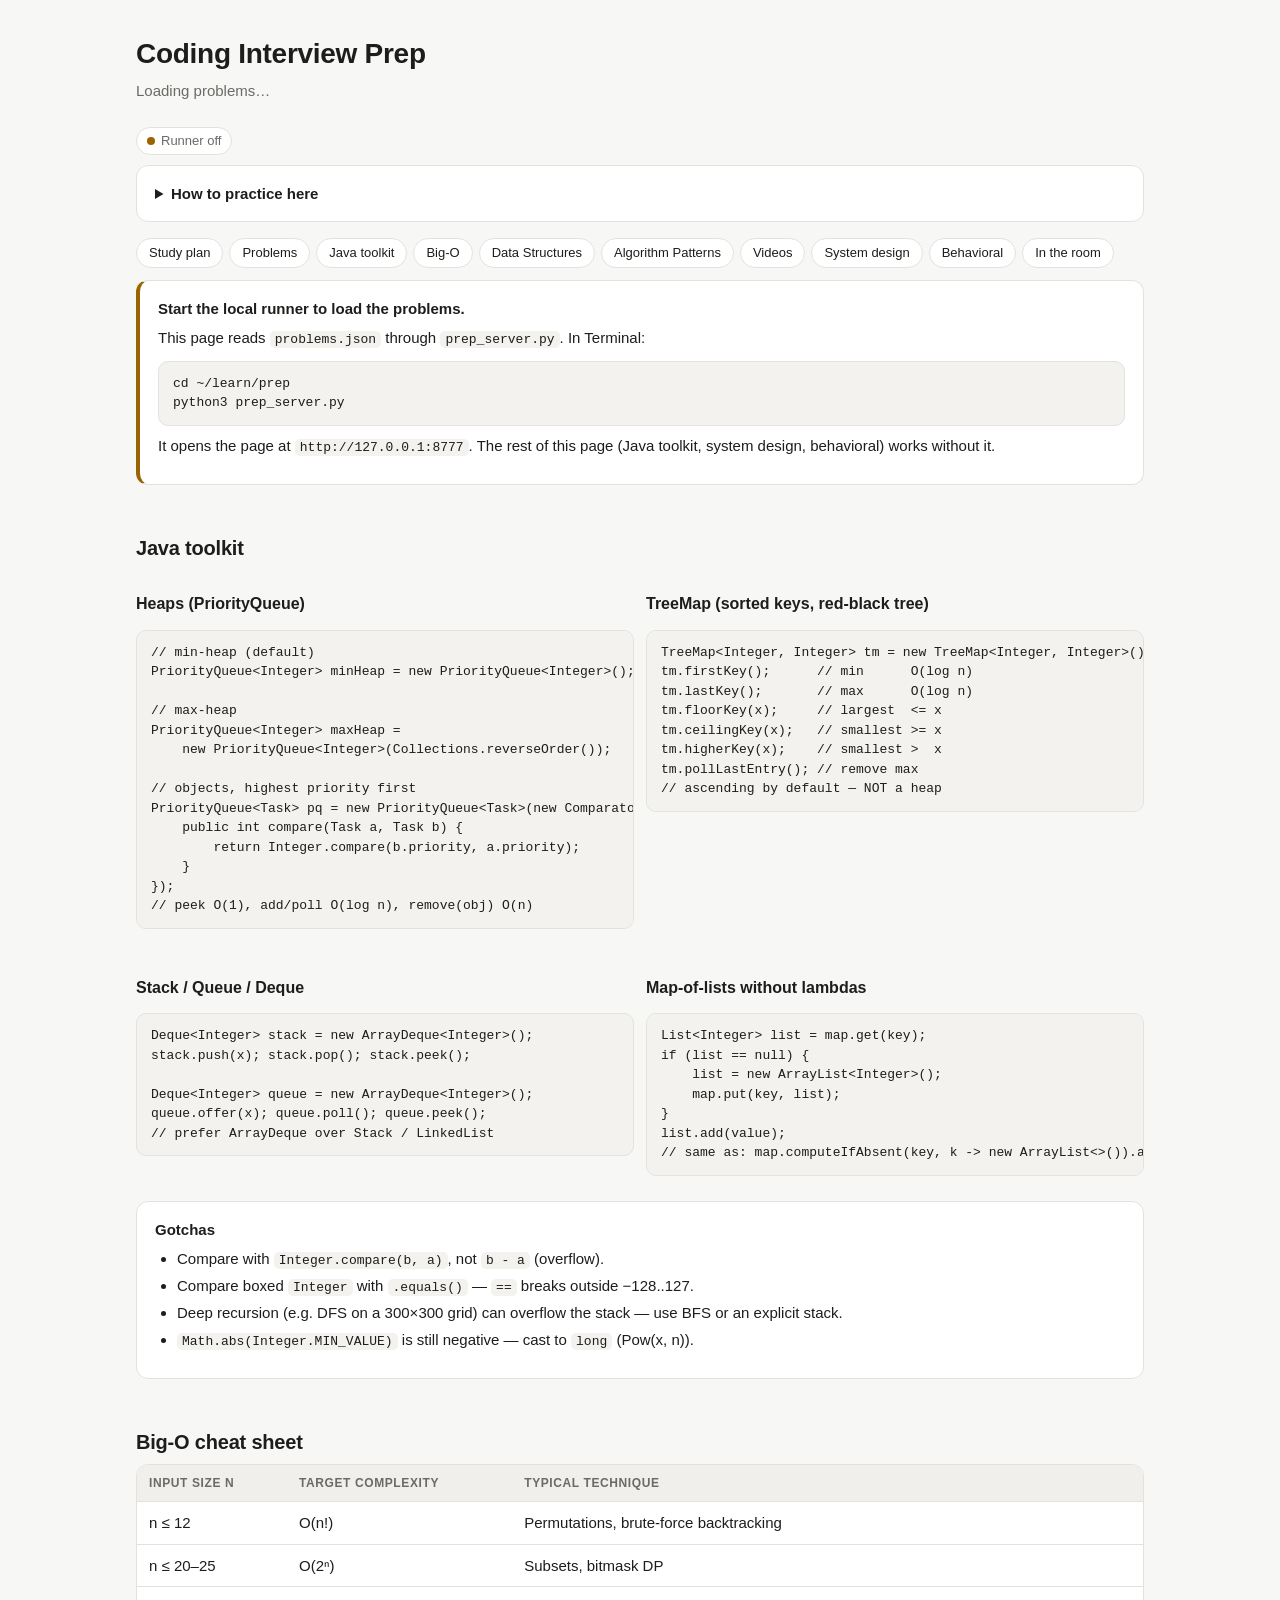
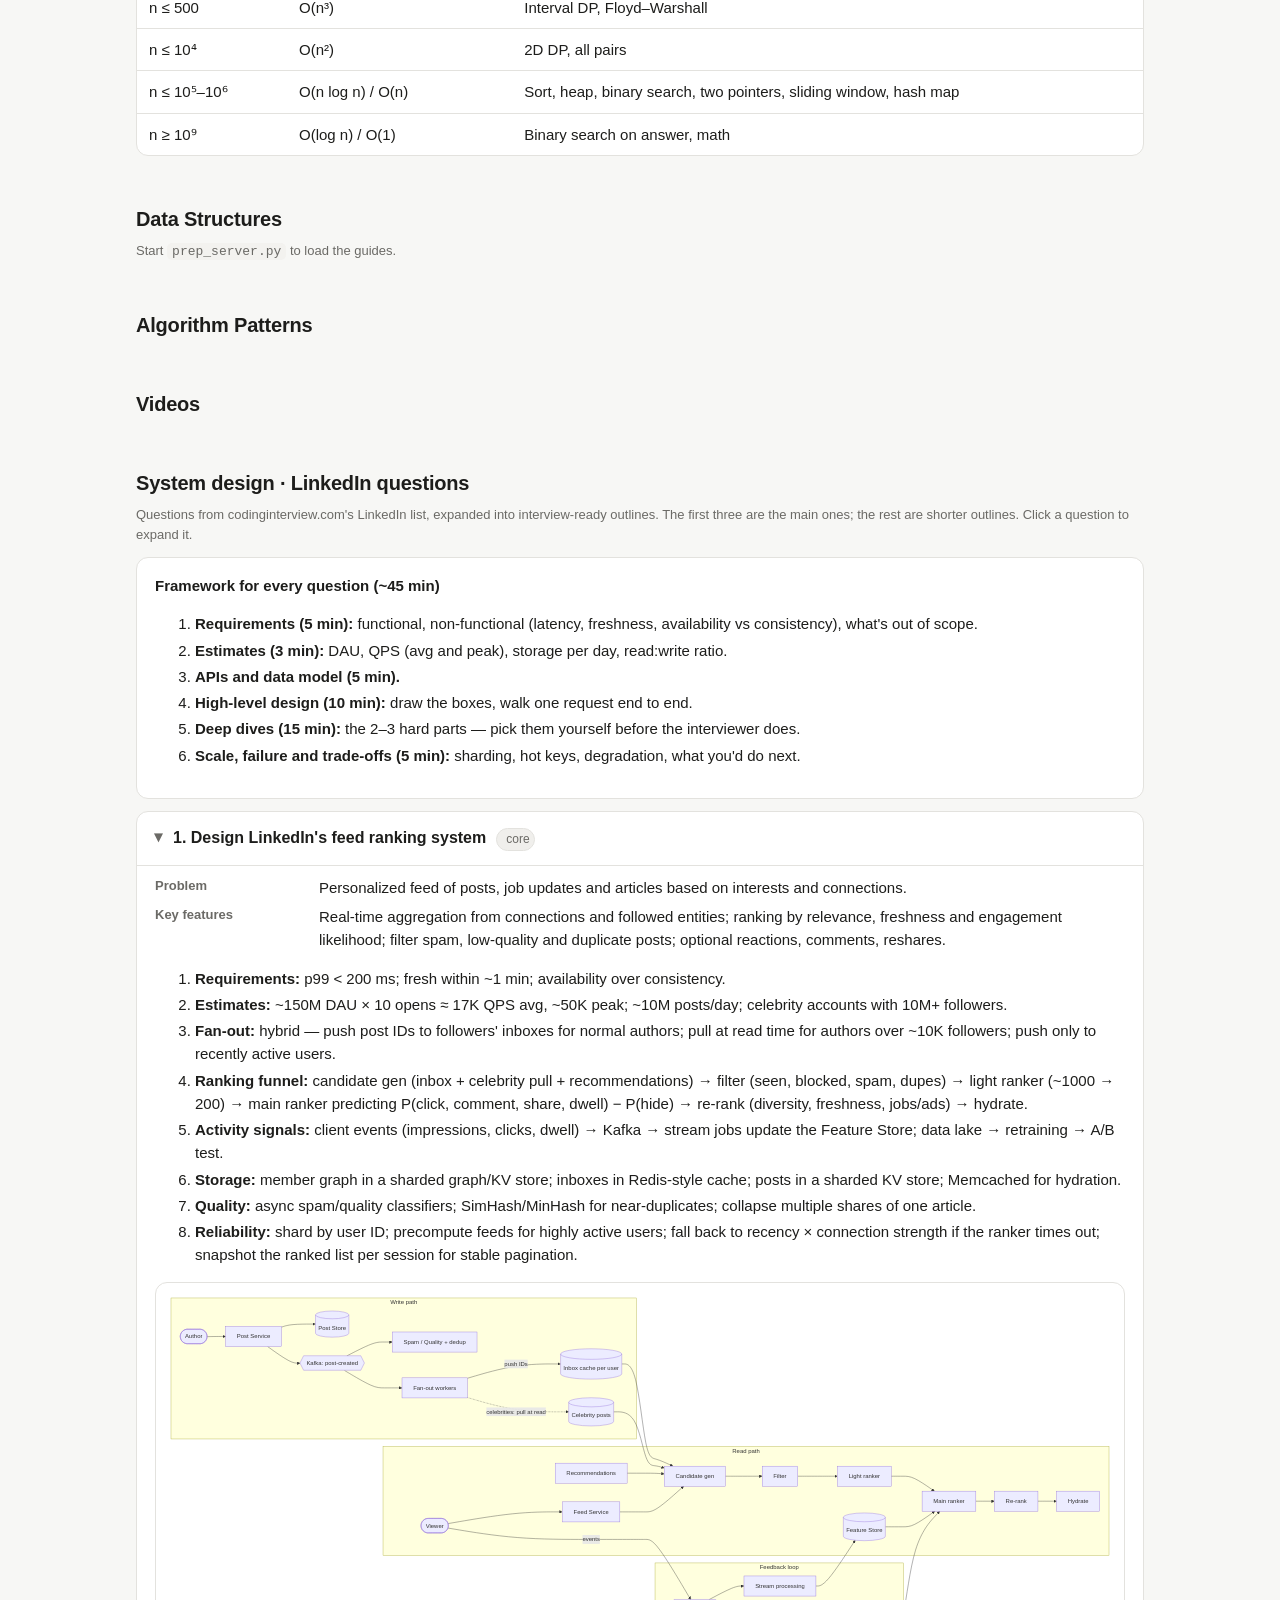
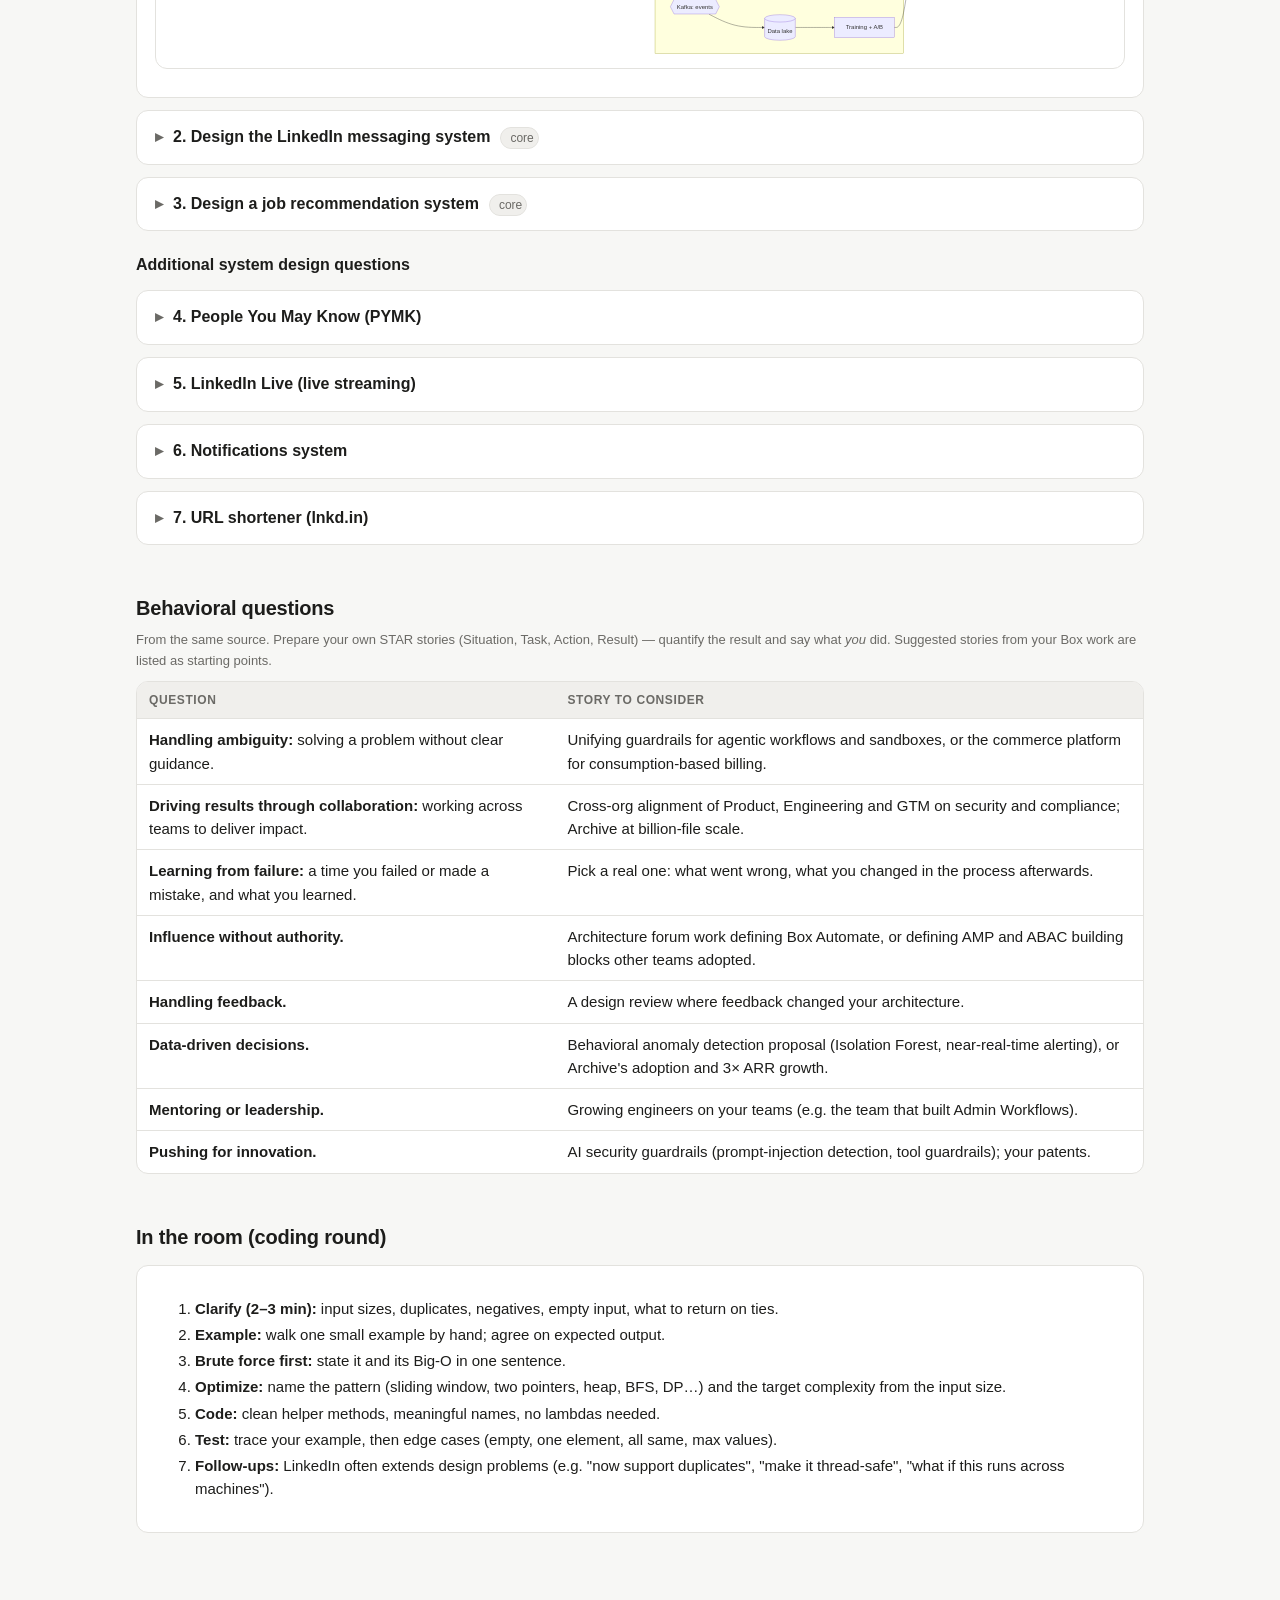
==== commit 21cb276e: "algos and ds" ====
--- a/prep/index.html
+++ b/prep/index.html
@@ -24,7 +24,7 @@
 </ol></details>
 <nav class="toc">
   <a href="#plan">Study plan</a><a href="#problems">Problems</a>
-  <a href="#java">Java toolkit</a><a href="#bigo">Big-O</a><a href="#sd">System design</a><a href="#beh">Behavioral</a><a href="#approach">In the room</a>
+  <a href="#java">Java toolkit</a><a href="#bigo">Big-O</a><a href="#ds">Data Structures</a><a href="#tech">Algorithm Patterns</a><a href="#videos">Videos</a><a href="#sd">System design</a><a href="#beh">Behavioral</a><a href="#approach">In the room</a>
 </nav>
 <div id="appRoot">
 <h2 id="plan">Study plan</h2>
@@ -42,7 +42,7 @@
 
 <h2 id="problems">Problems <span class="lc" id="nProblems"></span></h2>
 <div class="toolbar">
-  <input type="search" id="q" placeholder="Filter problems by title…" aria-label="Filter problems">
+  <input type="search" id="q" placeholder="Filter by title or number…" aria-label="Filter problems">
   <select id="src" aria-label="Filter by source"></select>
   <select id="pat" aria-label="Filter by pattern"></select>
   <select id="stat" aria-label="Filter by status">
@@ -135,6 +135,12 @@
 <tr><td>n ≥ 10⁹</td><td>O(log n) / O(1)</td><td>Binary search on answer, math</td></tr>
 </tbody></table></div>
 
+<h2 id="ds">Data Structures</h2>
+<div id="dsRoot"><p class="note">Start <code>prep_server.py</code> to load the guides.</p></div>
+<h2 id="tech">Algorithm Patterns</h2>
+<div id="techRoot"></div>
+<h2 id="videos">Videos</h2>
+<div id="vidRoot"></div>
 <h2 id="sd">System design · LinkedIn questions</h2>
 <p class="note">Questions from codinginterview.com's LinkedIn list, expanded into interview-ready outlines. The first three are the main ones; the rest are shorter outlines. Click a question to expand it.</p>
 
@@ -350,7 +356,12 @@
           <button type="button" role="tab" class="tab" data-tab="ref">Reference</button>
         </div>
         <div class="tabpane" id="paneProb">
-          <p id="mSummary"></p>
+          <div class="inshort"><span class="lbl2">In short</span><p id="mSummary"></p></div>
+          <section class="fullst" id="mFull">
+            <div class="fullhead"><b>Full problem</b><span class="note" id="mFullSrc"></span><span class="grow"></span><button type="button" class="linkbtn" id="mFullRefresh" title="Fetch again from LeetCode">Refresh</button></div>
+            <div class="fullbody collapsed" id="mFullBody"></div>
+            <button type="button" class="morebtn" id="mFullMore" aria-expanded="false">Show full problem ▾</button>
+          </section>
           <div class="mex"><b>Example</b><div id="mExample"></div></div>
           <details class="mhint"><summary>Hint: key idea</summary><div id="mIdea"></div></details>
           <div id="mTestsWrap">
@@ -358,6 +369,7 @@
             <ol id="mTests" class="mtests"></ol>
           </div>
           <p class="note" id="mProvided"></p>
+          <div id="mTech"></div>
           <p class="note"><a id="mLink" href="#" target="_blank" rel="noopener">Open on LeetCode ↗</a></p>
         </div>
         <div class="tabpane" id="paneRef" hidden>
--- a/prep/app.css
+++ b/prep/app.css
@@ -204,5 +204,75 @@
 .legend b{color:var(--text)}
 .dot{display:inline-block;width:8px;height:8px;border-radius:50%;margin-right:4px;vertical-align:0}
 
+.lcnum{color:var(--muted);font-variant-numeric:tabular-nums}
+
+.inshort{margin:2px 0 8px}
+.lbl2{font-size:11px;text-transform:uppercase;letter-spacing:.06em;color:var(--muted);font-weight:600}
+.inshort p{margin:2px 0 0}
+.fullst{border:1px solid var(--border);border-radius:10px;background:var(--surface);margin:10px 0;overflow:hidden}
+.fullhead{display:flex;align-items:baseline;gap:8px;padding:8px 12px;border-bottom:1px solid var(--border)}
+.fullhead .note{font-size:12px}
+.linkbtn{font:inherit;font-size:12px;background:none;border:0;color:var(--accent);cursor:pointer;padding:0}
+.fullbody{padding:4px 14px 8px;font-size:14px;line-height:1.55;position:relative;overflow-wrap:anywhere}
+.fullbody.collapsed{max-height:210px;overflow:hidden}
+.fullbody.collapsed::after{content:"";position:absolute;left:0;right:0;bottom:0;height:60px;background:linear-gradient(to bottom,transparent,var(--surface))}
+.fullbody pre{white-space:pre;overflow-x:auto;background:var(--bg);border:1px solid var(--border);border-radius:8px;padding:8px 10px;font-size:12.5px}
+.fullbody code{background:var(--code-bg);padding:1px 4px;border-radius:4px;font-size:12.5px}
+.fullbody pre code{background:none;padding:0}
+.fullbody img{max-width:100%;height:auto;background:#fff;border-radius:6px}
+.fullbody ul,.fullbody ol{padding-left:22px}
+.fullbody .msg{color:var(--muted);font-size:13.5px}
+.morebtn{display:block;width:100%;font:inherit;font-size:13px;font-weight:600;color:var(--accent);background:var(--surface);border:0;border-top:1px solid var(--border);padding:7px;cursor:pointer}
+.morebtn[hidden]{display:none}
+
+.tnote{font-size:12px;color:var(--muted);font-family:inherit;margin-top:1px}
+.trand{color:var(--muted);font-style:italic}
+.passlist{margin-top:6px}
+.passlist>summary{cursor:pointer;font-size:13px;color:var(--easy);font-weight:600}
+.rlab{word-break:break-all}
+
+/* techniques & videos */
+.techchips{display:flex;flex-wrap:wrap;gap:6px;margin:8px 0 12px}
+.techchip{font-size:13px;border:1px solid var(--border);background:var(--surface);color:var(--text);border-radius:99px;padding:3px 10px}
+.techchip:hover{border-color:var(--accent);text-decoration:none}
+.vcount{font-size:11px;font-weight:700;color:var(--hard);background:var(--hard-bg);border-radius:99px;padding:1px 7px}
+details.tech{background:var(--surface);border:1px solid var(--border);border-radius:12px;margin:10px 0;overflow:hidden;scroll-margin-top:16px}
+details.tech>summary{cursor:pointer;list-style:none;padding:12px 16px;display:flex;gap:10px;align-items:center;font-weight:650}
+details.tech>summary::-webkit-details-marker{display:none}
+details.tech>summary::before{content:"\25B8";color:var(--muted);transition:transform .15s}
+details.tech[open]>summary::before{transform:rotate(90deg)}
+details.tech>summary .note{margin-left:auto;font-weight:400}
+.techbody{padding:0 16px 16px;border-top:1px solid var(--border)}
+.techgrid{display:grid;grid-template-columns:1fr 1.2fr;gap:18px}
+.techgrid>div{min-width:0}
+.techgrid pre{margin:6px 0;font-size:12.5px}
+@media (max-width:820px){.techgrid{grid-template-columns:1fr}}
+.vlist{display:grid;gap:12px}
+.vcard{display:grid;grid-template-columns:minmax(260px,420px) 1fr;gap:14px;align-items:start;border:1px solid var(--border);border-radius:10px;padding:10px;background:var(--bg)}
+@media (max-width:820px){.vcard{grid-template-columns:1fr}}
+.vplayer{position:relative;aspect-ratio:16/9;background:#000;border-radius:8px;overflow:hidden}
+.vplayer iframe,.vthumb{position:absolute;inset:0;width:100%;height:100%;border:0}
+.vthumb{padding:0;cursor:pointer;background:#000}
+.vthumb img{width:100%;height:100%;object-fit:cover;display:block;opacity:.85}
+.vplay{position:absolute;left:50%;top:50%;transform:translate(-50%,-50%);width:58px;height:40px;border-radius:10px;background:#e62117;color:#fff;font-size:20px;display:flex;align-items:center;justify-content:center}
+.vthumb:hover .vplay{background:#ff0000}
+.vmeta{min-width:0;font-size:14px}
+.chapters{list-style:none;padding:0;margin:8px 0;display:grid;gap:2px}
+.chap{font:inherit;font-size:13px;text-align:left;background:none;border:0;color:var(--text);cursor:pointer;padding:2px 4px;border-radius:5px;width:100%}
+.chap:hover{background:var(--accent-soft)}
+.ct{font-family:ui-monospace,Menlo,monospace;color:var(--accent);font-size:12px;margin-right:4px}
+.mvideos{margin:8px 0}
+.mvideos>summary{cursor:pointer;font-weight:600;font-size:14px;color:var(--hard)}
+.mleft .vcard{grid-template-columns:1fr}
+
+.vlib{background:var(--surface);border:1px solid var(--border);border-radius:12px;padding:8px 14px;margin:0 0 10px}
+.vlib>summary{cursor:pointer;font-weight:650}
+.vlib ul{margin:8px 0 4px;padding-left:20px}
+.vlib li{margin:5px 0}
+.techchip.sm{font-size:11.5px;padding:1px 8px}
+
+.vlibl{padding-left:20px}
+.vlibl li{margin:6px 0}
+
 .offline{border-left:4px solid var(--med)}
 .offline pre{margin:8px 0}
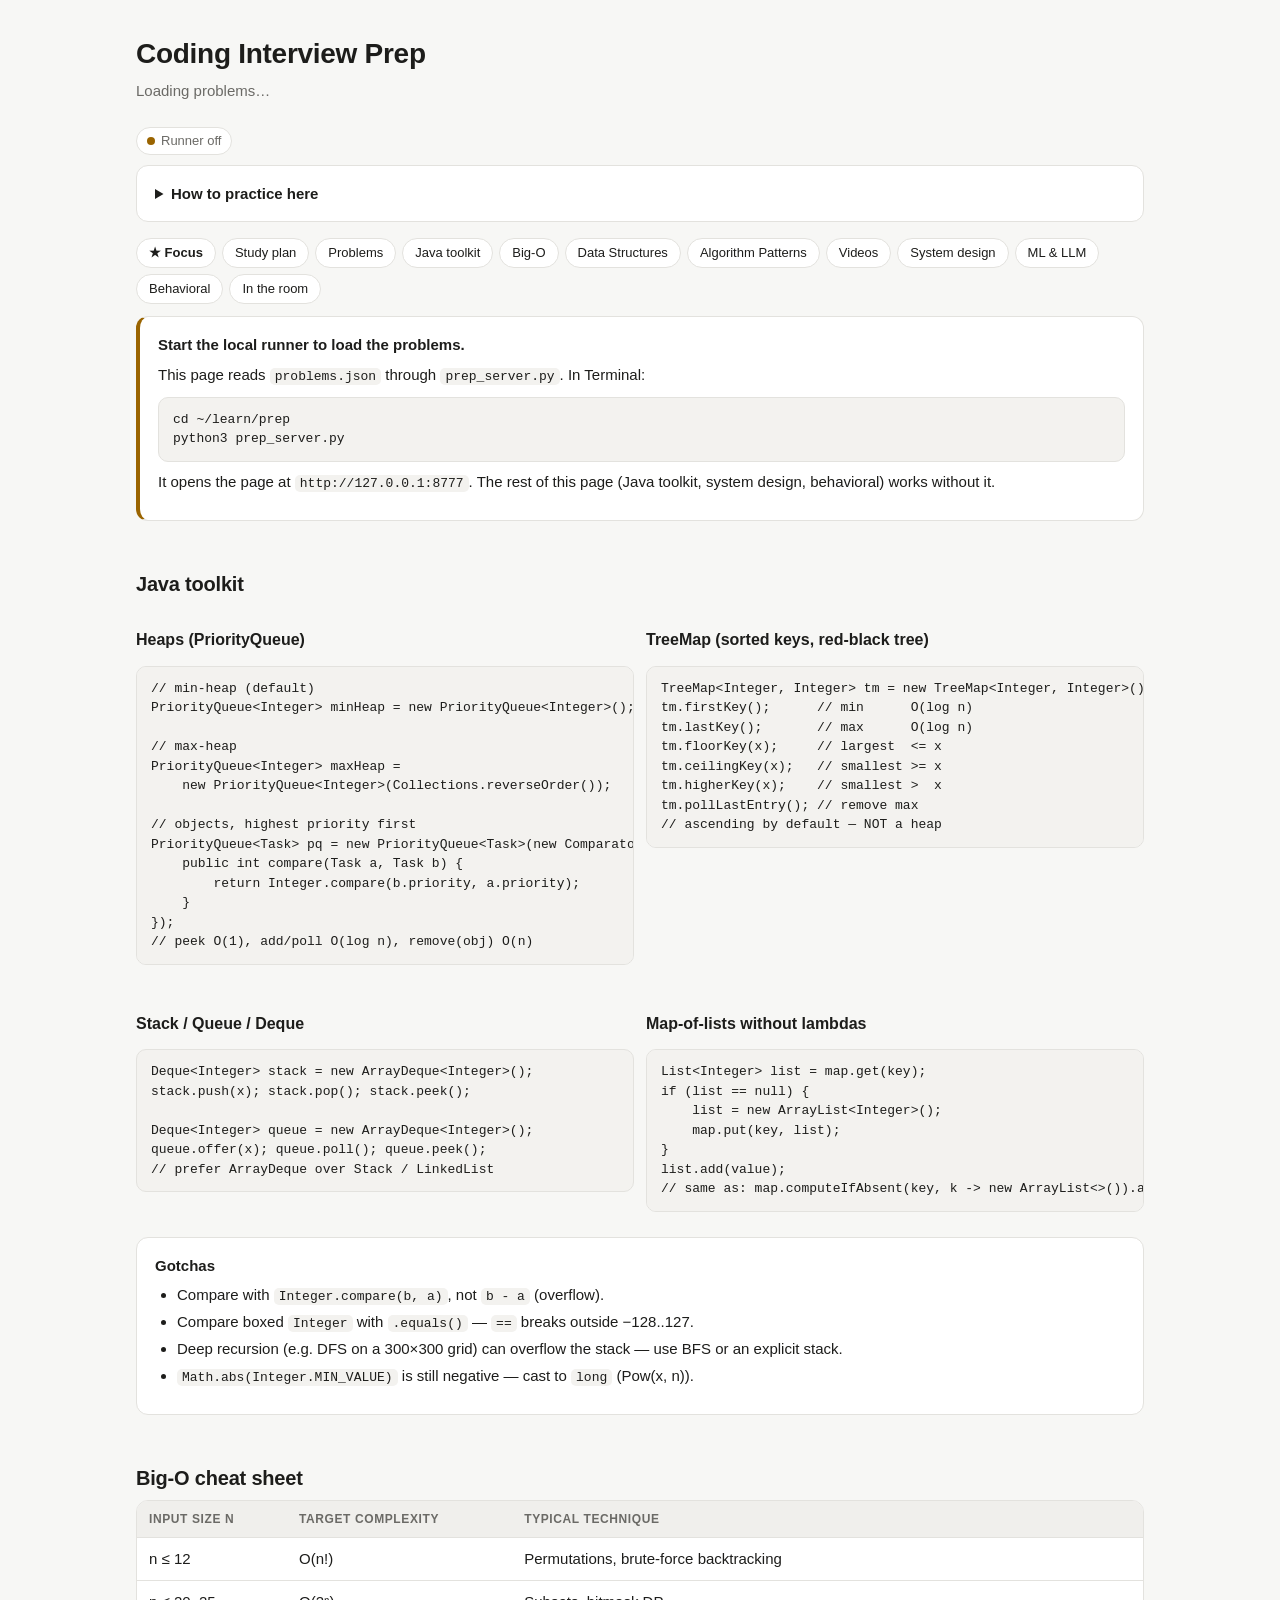
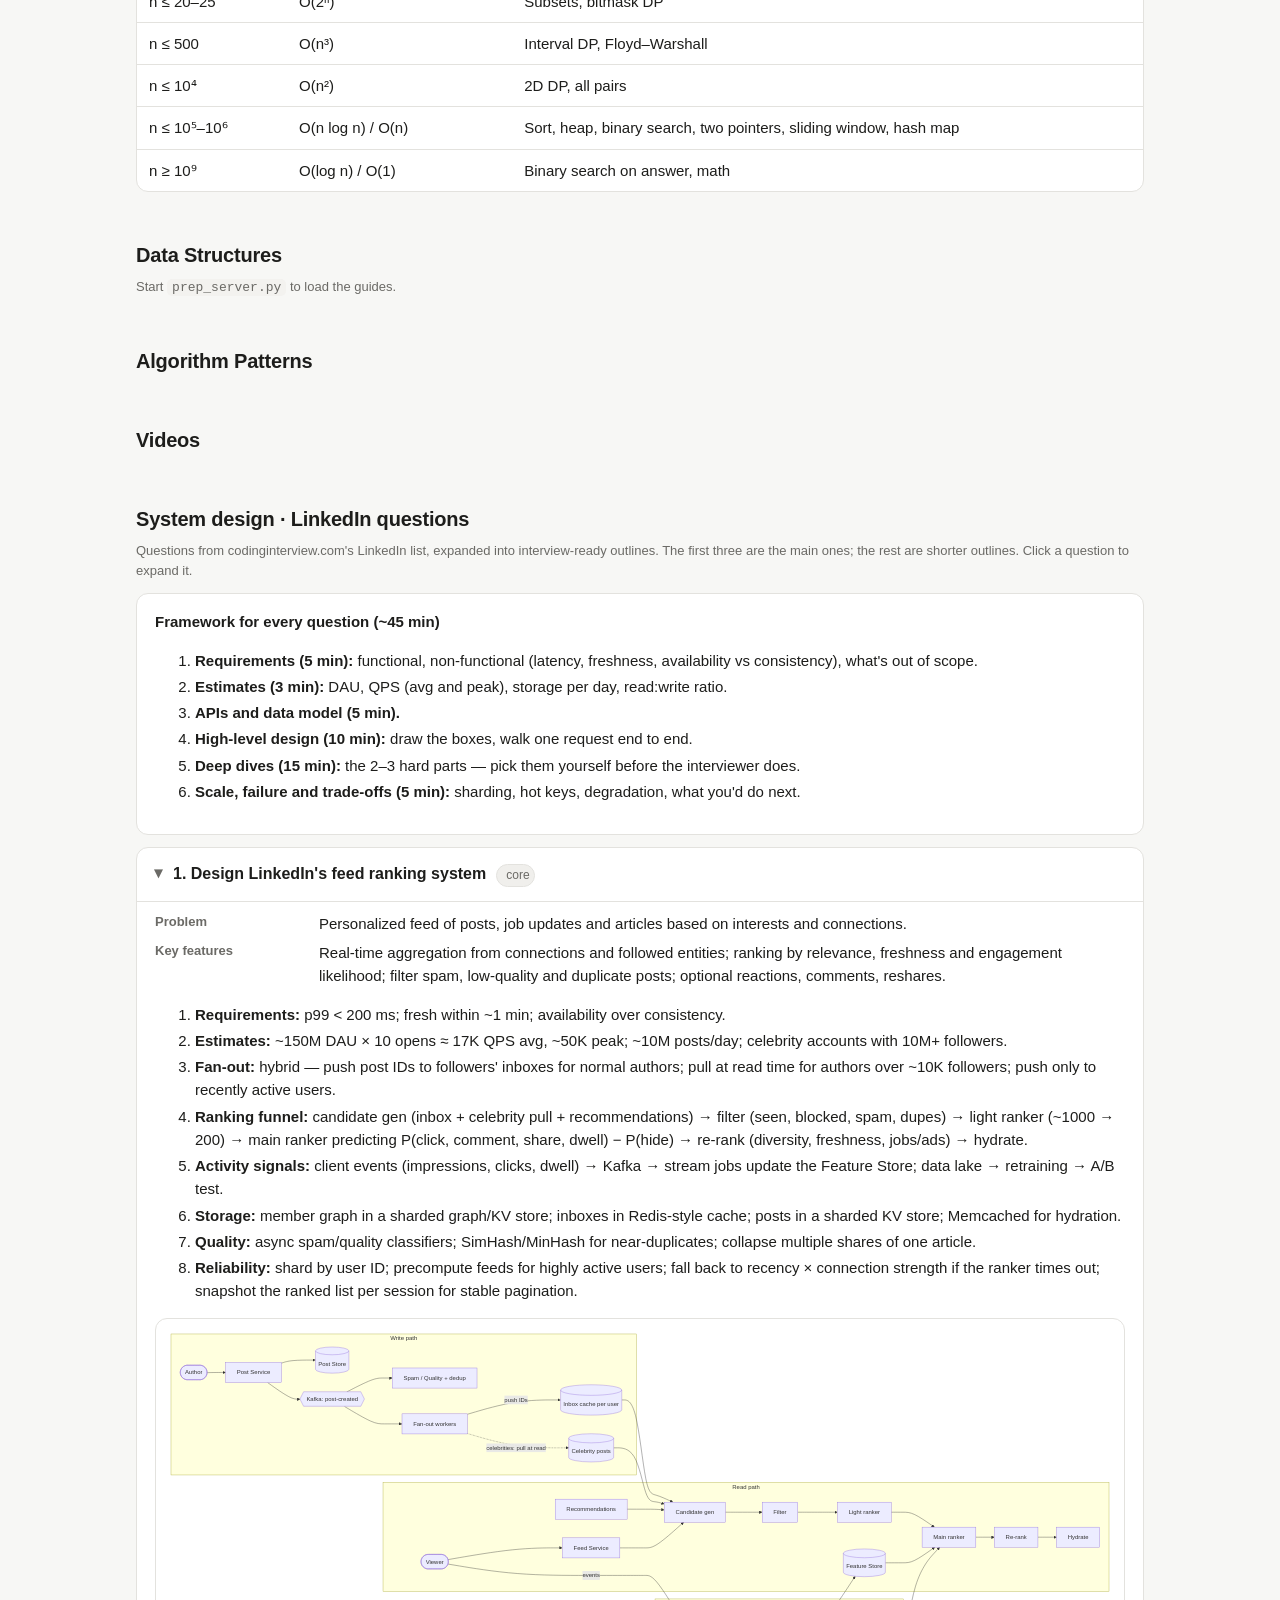
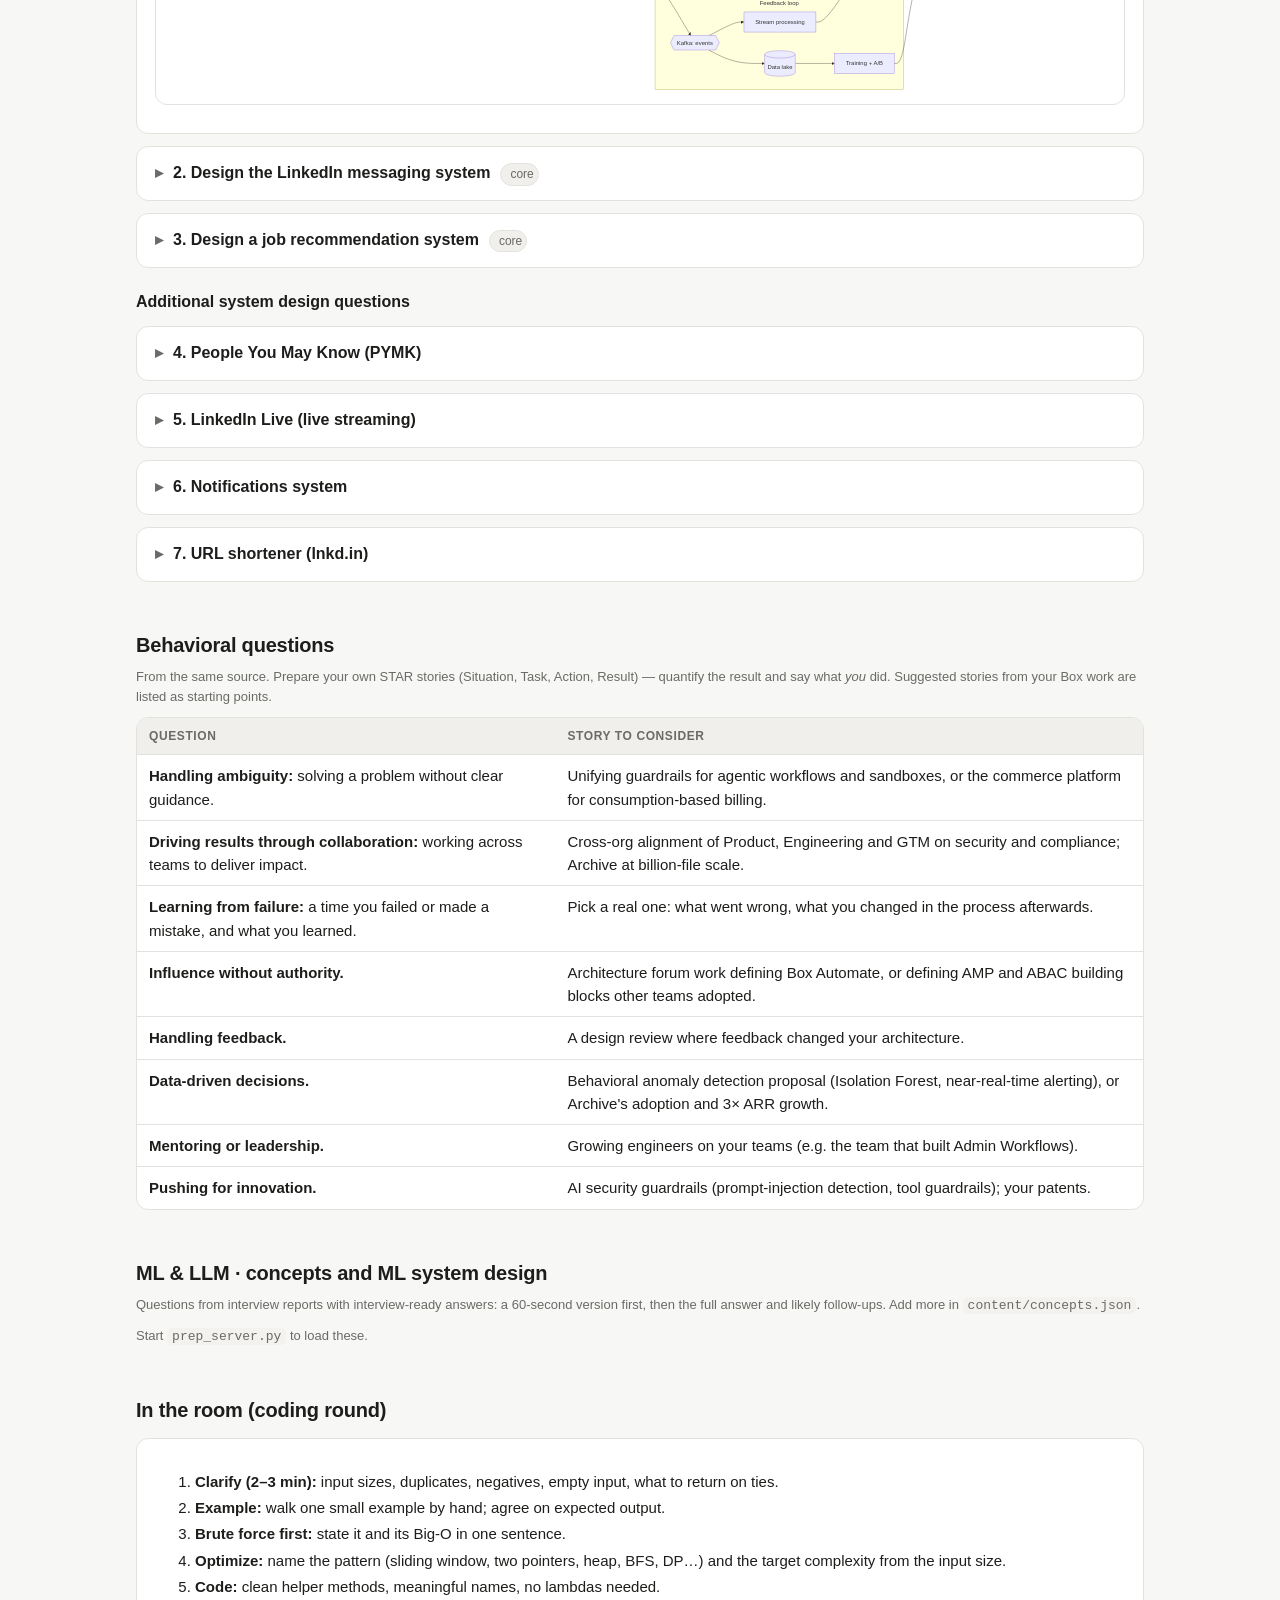
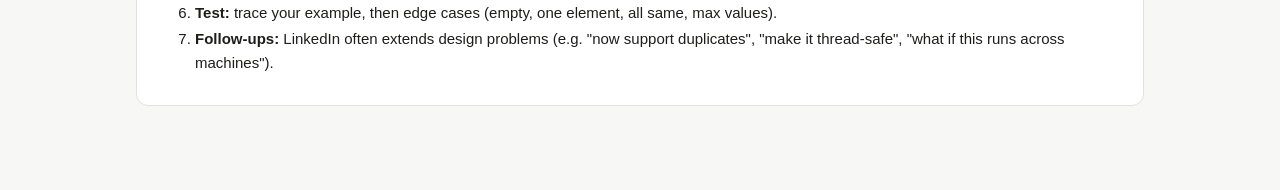
==== commit 4666a8e3: "sys design added" ====
--- a/prep/index.html
+++ b/prep/index.html
@@ -23,10 +23,12 @@
 <li>Change companies or the time window: <code>python3 build_prep.py --companies LinkedIn Nvidia Google --window 6mo</code>, then reload. See README.md.</li>
 </ol></details>
 <nav class="toc">
-  <a href="#plan">Study plan</a><a href="#problems">Problems</a>
-  <a href="#java">Java toolkit</a><a href="#bigo">Big-O</a><a href="#ds">Data Structures</a><a href="#tech">Algorithm Patterns</a><a href="#videos">Videos</a><a href="#sd">System design</a><a href="#beh">Behavioral</a><a href="#approach">In the room</a>
+  <a href="#focus" class="navfocus">★ Focus</a><a href="#plan">Study plan</a><a href="#problems">Problems</a>
+  <a href="#java">Java toolkit</a><a href="#bigo">Big-O</a><a href="#ds">Data Structures</a><a href="#tech">Algorithm Patterns</a><a href="#videos">Videos</a><a href="#sd">System design</a><a href="#ml">ML &amp; LLM</a><a href="#beh">Behavioral</a><a href="#approach">In the room</a>
 </nav>
 <div id="appRoot">
+<h2 id="focus">★ Focus: LinkedIn Staff onsite</h2>
+<div id="focusRoot"><p class="note">Loading…</p></div>
 <h2 id="plan">Study plan</h2>
 <div class="grid" id="planCards"></div>
 <div class="card">
@@ -54,6 +56,7 @@
     <option value="done">Done</option>
   </select>
   <label><input type="checkbox" id="hideDone"> Hide done</label>
+  <button type="button" class="btn sm addprob" id="addProb" title="Add a problem that isn't in the list, like one from a real interview">+ Add problem</button>
   <div class="progress"><span id="ptext">Loading…</span><div class="bar"><i id="pbar"></i><i id="pbar2"></i><i id="pbar3"></i></div></div>
   <div class="legend" id="plegend"></div>
 </div>
@@ -320,6 +323,10 @@
 <tr><td><b>Pushing for innovation.</b></td><td>AI security guardrails (prompt-injection detection, tool guardrails); your patents.</td></tr>
 </tbody></table></div>
 
+<h2 id="ml">ML &amp; LLM · concepts and ML system design</h2>
+<p class="note">Questions from interview reports with interview-ready answers: a 60-second version first, then the full answer and likely follow-ups. Add more in <code>content/concepts.json</code>.</p>
+<div id="mlRoot"><p class="note">Start <code>prep_server.py</code> to load these.</p></div>
+
 <h2 id="approach">In the room (coding round)</h2>
 <div class="card">
 <ol>
@@ -346,6 +353,7 @@
         <div class="mmeta" id="mMeta"></div>
         <div class="mstatus" id="mStatus"></div>
       </div>
+      <button type="button" class="btn ghost sm" id="mEdit" hidden title="Edit this problem you added">Edit problem</button>
       <label class="mdone"><input type="checkbox" id="mDone"> Done</label>
       <button type="button" class="ibtn" id="mClose" title="Close (Esc)">✕</button>
     </header>
@@ -353,6 +361,7 @@
       <section class="mleft">
         <div class="tabs" role="tablist">
           <button type="button" role="tab" class="tab on" data-tab="prob">Problem</button>
+          <button type="button" role="tab" class="tab" data-tab="sol" id="mSolTab" hidden>Solution ★</button>
           <button type="button" role="tab" class="tab" data-tab="ref">Reference</button>
         </div>
         <div class="tabpane" id="paneProb">
@@ -372,6 +381,10 @@
           <div id="mTech"></div>
           <p class="note"><a id="mLink" href="#" target="_blank" rel="noopener">Open on LeetCode ↗</a></p>
         </div>
+        <div class="tabpane" id="paneSol" hidden>
+          <p class="note">From the Focus tab. Try the problem first: this is the full worked solution.</p>
+          <div id="mSol"></div>
+        </div>
         <div class="tabpane" id="paneRef" hidden>
           <input type="search" id="refQ" placeholder="Search: e.g. TreeMap floor, PriorityQueue, substring…" aria-label="Search reference">
           <div id="refBody"></div>
@@ -386,13 +399,88 @@
           <label class="ac"><input type="checkbox" id="mAuto" checked> Autocomplete</label>
           <span class="grow"></span>
           <button type="button" class="btn ghost" id="mReset">Reset code</button>
-          <button type="button" class="btn" id="mRun" title="Run tests (Ctrl/Cmd + Enter)">Run tests ▶</button>
+          <button type="button" class="btn ghost" id="mRunOnce" title="Run once and show your prints (Ctrl/Cmd + Shift + Enter)">Run ▷</button>
+          <button type="button" class="btn" id="mRun" title="Run all tests (Ctrl/Cmd + Enter)">Run tests ▶</button>
+        </div>
+        <div class="runin">
+          <label for="mRunSel">Run with</label>
+          <select id="mRunSel" aria-label="Input for Run"></select>
+          <input type="text" id="mRunArgs" spellcheck="false" autocomplete="off" aria-label="Custom input as a JSON list of arguments" hidden>
+          <span class="note" id="mRunHint"></span>
+        </div>
+        <div class="verbar">
+          <label for="mVerSel">Version</label>
+          <select id="mVerSel" aria-label="Saved versions"></select>
+          <button type="button" class="btn ghost sm" id="mVerSave">Save as version…</button>
+          <span class="vernew" id="mVerNew" hidden>
+            <input type="text" id="mVerName" spellcheck="false" autocomplete="off" placeholder="name, e.g. bfs or two-pass-dfs" aria-label="Version name">
+            <input type="text" id="mVerNote" spellcheck="false" autocomplete="off" placeholder="note (optional)" aria-label="Version note">
+            <button type="button" class="btn sm" id="mVerOk">Save</button>
+            <button type="button" class="linkbtn" id="mVerCancel">Cancel</button>
+          </span>
+          <button type="button" class="linkbtn" id="mVerDel" hidden>Delete</button>
+          <span class="note" id="mVerMsg"></span>
         </div>
         <div class="editorwrap"><textarea id="mCode"></textarea></div>
         <div class="out" id="mOut"><div class="outhint">Press <b>Run tests</b> (or Ctrl/Cmd + Enter). <b>Ctrl + Space</b> shows suggestions; typing <code>.</code> after a variable lists its methods.</div></div>
       </section>
     </div>
   </div>
+</div>
+
+<div class="cpmodal" id="cpModal" role="dialog" aria-modal="true" aria-labelledby="cpTitle" hidden>
+  <form class="cpbox" id="cpForm" novalidate>
+    <header class="cphead">
+      <h2 id="cpTitle">Add a problem</h2>
+      <span class="grow"></span>
+      <button type="button" class="ibtn" id="cpClose" title="Close (Esc)">✕</button>
+    </header>
+    <div class="cpbody">
+      <p class="note">For problems that aren't in the list, like one from a real interview. Only the title is required. Saved to <code>content/custom_problems.json</code>.</p>
+      <div class="cperr" id="cpErr" hidden></div>
+      <div class="cprow">
+        <label class="cpf grow2">Title <input type="text" id="cpTitleIn" required maxlength="120" placeholder="e.g. Merge meeting rooms"></label>
+        <label class="cpf">Difficulty <select id="cpDiff"><option>Easy</option><option selected>Medium</option><option>Hard</option></select></label>
+      </div>
+      <div class="cprow">
+        <label class="cpf">Pattern <input type="text" id="cpPattern" list="cpPatList" placeholder="pick or type"></label>
+        <label class="cpf">Companies <input type="text" id="cpCompanies" list="cpCoList" placeholder="LinkedIn, Google"></label>
+        <label class="cpf grow2">Where it's from <input type="text" id="cpSource" maxlength="200" placeholder="e.g. LinkedIn phone screen, Nov 2026"></label>
+      </div>
+      <datalist id="cpPatList"></datalist><datalist id="cpCoList"></datalist>
+      <label class="cpf">In short <span class="note">(shown at the top and as the key idea)</span><textarea id="cpSummary" rows="2"></textarea></label>
+      <label class="cpf">Full problem <span class="note">blank line = new paragraph · <code>`code`</code> · lines starting with <code>- </code> are bullets · <code>```</code> fences a block</span>
+        <textarea id="cpStatement" rows="8" spellcheck="true"></textarea></label>
+      <div class="cprow">
+        <label class="cpf grow2">Example <textarea id="cpExample" rows="2"></textarea></label>
+        <label class="cpf grow2">Hint <textarea id="cpHint" rows="2"></textarea></label>
+      </div>
+      <fieldset class="cptests">
+        <legend>Run tests <span class="note">(optional)</span></legend>
+        <label class="cpf">Method signature, in Java <span class="note">— Python gets the same method</span>
+          <input type="text" id="cpSig" spellcheck="false" autocomplete="off" class="mono" placeholder="int maxProfit(int[] prices)"></label>
+        <details class="cptypes"><summary>Supported types</summary>
+          <p>Parameters: <code>int long double boolean char String int[] int[][] char[] char[][] String[] List&lt;Integer&gt; List&lt;String&gt; List&lt;List&lt;Integer&gt;&gt; TreeNode ListNode ListNode[]</code></p>
+          <p>Return: the same plus <code>boolean[] double[] List&lt;Boolean&gt; List&lt;List&lt;String&gt;&gt;</code>, and <code>void</code> (no tests). Trees are written in level order: <code>[3,9,20,null,null,15,7]</code>; linked lists as their values: <code>[1,2,3]</code>.</p>
+        </details>
+        <label class="cpf">Tests <span class="note">one per line: <code>arguments as a JSON list -&gt; expected</code>, optional <code>// note</code></span>
+          <textarea id="cpTests" rows="5" spellcheck="false" class="mono" placeholder="[[7,1,5,3,6,4]] -> 5&#10;[[7,6,4,3,1]] -> 0   // prices only fall"></textarea></label>
+        <label class="cpf cpinline">Answer order
+          <select id="cpOrder">
+            <option value="exact">must match exactly</option>
+            <option value="any">any order (list is sorted before comparing)</option>
+            <option value="any-inner">any order, inside each inner list too</option>
+          </select></label>
+      </fieldset>
+    </div>
+    <footer class="cpfoot">
+      <button type="button" class="linkbtn danger" id="cpDelete" hidden>Delete problem</button>
+      <span class="grow"></span>
+      <span class="note" id="cpMsg"></span>
+      <button type="button" class="btn ghost" id="cpCancel">Cancel</button>
+      <button type="submit" class="btn" id="cpSave">Save problem</button>
+    </footer>
+  </form>
 </div>
 
 <script src="vendor/codemirror.js"></script>
--- a/prep/app.css
+++ b/prep/app.css
@@ -274,5 +274,113 @@
 .vlibl{padding-left:20px}
 .vlibl li{margin:6px 0}
 
+.runin{display:flex;flex-wrap:wrap;align-items:center;gap:8px;padding:6px 12px;border-bottom:1px solid var(--border);background:var(--surface);font-size:13px}
+.runin label{color:var(--muted)}
+.runin select{padding:4px 6px;border:1px solid var(--border);border-radius:6px;background:var(--bg);color:var(--text);font:inherit;font-size:13px;max-width:320px}
+#mRunArgs{flex:1 1 260px;min-width:0;padding:5px 8px;border:1px solid var(--border);border-radius:6px;background:var(--bg);color:var(--text);font:12.5px ui-monospace,Menlo,monospace}
+.runin .note{font-size:12px}
+.retval{border:1px solid var(--border);border-radius:8px;padding:8px 10px;margin:6px 0;background:var(--bg);font-size:13px}
+.retval pre{margin:4px 0 0}
+.uout{background:var(--bg);border:1px solid var(--border);border-radius:8px;padding:8px 10px;max-height:320px;overflow:auto}
+
+.verbar{display:flex;flex-wrap:wrap;align-items:center;gap:8px;padding:6px 12px;border-bottom:1px solid var(--border);background:var(--surface);font-size:13px}
+.verbar label{color:var(--muted)}
+.verbar select{padding:4px 6px;border:1px solid var(--border);border-radius:6px;background:var(--bg);color:var(--text);font:inherit;font-size:13px;max-width:340px}
+.btn.sm{font-size:12.5px;padding:4px 10px}
+.vernew{display:inline-flex;flex-wrap:wrap;gap:6px;align-items:center}
+.vernew[hidden]{display:none}
+.vernew input{padding:4px 8px;border:1px solid var(--border);border-radius:6px;background:var(--bg);color:var(--text);font:12.5px ui-monospace,Menlo,monospace;width:170px}
+#mVerMsg{font-size:12px}
+#mVerMsg.warn{color:var(--med)}
+
+/* add / edit your own problem */
+.cpmodal{position:fixed;inset:0;z-index:60;background:rgba(0,0,0,.45);display:flex;align-items:flex-start;justify-content:center;padding:24px 16px;overflow:auto}
+.cpmodal[hidden]{display:none}
+.cpbox{background:var(--bg);border:1px solid var(--border);border-radius:14px;width:100%;max-width:820px;box-shadow:0 20px 60px rgba(0,0,0,.3);display:flex;flex-direction:column}
+.cphead{display:flex;align-items:center;gap:10px;padding:10px 14px;border-bottom:1px solid var(--border);background:var(--surface);border-radius:14px 14px 0 0}
+.cphead h2{margin:0;padding:0;font-size:18px}
+.cpbody{padding:12px 16px;display:flex;flex-direction:column;gap:10px}
+.cpbody .note{margin:0}
+.cprow{display:flex;gap:10px;flex-wrap:wrap}
+.cprow>.cpf{flex:1 1 160px}
+.cprow>.cpf.grow2{flex:2 1 240px}
+.cpf{display:flex;flex-direction:column;gap:4px;font-size:13px;font-weight:600}
+.cpf .note{font-weight:400;font-size:12px}
+.cpf input,.cpf select,.cpf textarea{font:inherit;font-size:14px;font-weight:400;padding:7px 9px;border:1px solid var(--border);border-radius:8px;background:var(--surface);color:var(--text);width:100%;box-sizing:border-box}
+.cpf textarea{resize:vertical;line-height:1.45}
+.cpf .mono,.cpf textarea.mono{font:13px/1.5 ui-monospace,Menlo,Consolas,monospace}
+.cpf.cpinline{flex-direction:row;align-items:center;gap:8px}
+.cpf.cpinline select{width:auto}
+.cpf .bad,.cpf input.bad,.cpf textarea.bad{border-color:var(--hard,#d33)}
+.cptests{border:1px solid var(--border);border-radius:10px;padding:8px 12px 12px;display:flex;flex-direction:column;gap:10px;margin:0}
+.cptests legend{font-weight:600;font-size:13px;padding:0 4px}
+.cptypes{font-size:12.5px;color:var(--muted)}
+.cptypes p{margin:4px 0}
+.cperr{border:1px solid var(--hard,#d33);border-left-width:4px;border-radius:8px;padding:8px 12px;font-size:13px;background:var(--surface)}
+.cperr ul{margin:4px 0 0 18px;padding:0}
+.cpfoot{display:flex;align-items:center;gap:10px;padding:10px 14px;border-top:1px solid var(--border);background:var(--surface);border-radius:0 0 14px 14px;position:sticky;bottom:0}
+.linkbtn.danger{color:var(--hard,#d33)}
+.tag.mine{background:var(--surface-2);border-color:var(--accent);color:var(--accent)}
+.addprob{margin-left:auto}
+
+/* ML & LLM section */
+.mlcats{display:flex;flex-wrap:wrap;gap:8px;align-items:center;margin:8px 0 12px}
+.mlcats .pchip.on{background:var(--accent);color:#fff;border-color:var(--accent)}
+.mlpractice{margin-left:auto;font-size:13px;color:var(--muted)}
+.mlquestion{margin:4px 0 12px;padding:8px 14px;border-left:4px solid var(--accent);background:var(--surface);border-radius:0 8px 8px 0}
+.mlquestion .note{margin:4px 0 0}
+.mlshort{border:1px solid var(--border);border-radius:10px;padding:10px 14px;background:var(--surface);margin-bottom:10px}
+.mlshort p{margin:6px 0 0}
+.mlfull h4{margin:16px 0 6px;font-size:15px}
+.mlfull h5{margin:12px 0 4px;font-size:14px}
+.mlq h4{margin:16px 0 6px;font-size:15px}
+.mlpre{background:var(--surface);border:1px solid var(--border);border-radius:8px;padding:10px 12px;overflow:auto;font:12.5px/1.5 ui-monospace,Menlo,Consolas,monospace}
+.mltable{overflow-x:auto;margin:8px 0}
+.mltable table{border-collapse:collapse;font-size:13.5px;min-width:60%}
+.mltable th,.mltable td{border:1px solid var(--border);padding:6px 10px;text-align:left;vertical-align:top}
+.mltable th{background:var(--surface)}
+.mlreveal{margin-top:8px}
+
+/* Focus tab */
+.navfocus{font-weight:700}
+.fbar{display:flex;flex-wrap:wrap;align-items:center;gap:10px;margin:8px 0 14px;font-size:14px}
+.fbar .bar{flex:0 1 240px;height:8px;border-radius:99px;background:var(--surface-2);overflow:hidden}
+.fbar .bar i{display:block;height:100%;background:var(--accent);width:0}
+.freports{display:grid;grid-template-columns:repeat(auto-fit,minmax(300px,1fr));gap:12px;margin-bottom:8px}
+.freport{border:1px solid var(--border);border-radius:10px;padding:10px 14px;background:var(--surface)}
+.freport .frt{font-weight:700}
+.freport ol{margin:8px 0 0 18px;padding:0}
+.freport li{margin:6px 0;font-size:13.5px}
+.flinks{display:flex;flex-wrap:wrap;gap:6px;margin-top:3px}
+.flink{font-size:12.5px;border:1px solid var(--border);border-radius:8px;padding:1px 8px;text-decoration:none;background:var(--bg)}
+.fsec{margin:22px 0 8px}
+.fsum{font-weight:400;font-size:13px;color:var(--muted)}
+.fpracs{display:flex;flex-wrap:wrap;align-items:center;gap:8px;margin:0 0 12px}
+.fprac{font:inherit;font-size:13.5px;border:1px solid var(--accent);border-radius:8px;background:var(--bg);color:var(--text);padding:5px 10px;cursor:pointer;display:inline-flex;gap:6px;align-items:center}
+.fprac:hover{background:var(--surface)}
+.fst:empty{display:none}
+.fst{font-size:11.5px;font-weight:700;border-radius:99px;padding:0 7px;background:var(--surface-2)}
+.fst.st-done{background:var(--accent);color:#fff}
+.fst.st-passed{background:var(--easy-bg);color:var(--easy)}
+.fst.st-attempted{background:var(--med-bg);color:var(--med)}
+.tag.focus{border-color:var(--med);color:var(--med);background:var(--med-bg)}
+#paneSol .mlpre{font-size:12px}
+#paneSol h4{margin:14px 0 6px}
+
+/* inline design diagrams */
+.mlsvg{margin:10px 0 14px;overflow-x:auto}
+.mlsvg svg.dg{width:100%;min-width:640px;height:auto;display:block}
+.dg-box{fill:var(--surface);stroke:var(--border);stroke-width:1.5}
+.dg-store{fill:var(--surface-2);stroke:var(--accent);stroke-width:1.5}
+.dg-group{fill:none;stroke:var(--accent);stroke-width:1.5;stroke-dasharray:6 4}
+.dg-ok{fill:var(--easy-bg);stroke:var(--easy);stroke-width:1.5}
+.dg-bad{fill:var(--hard-bg);stroke:var(--hard);stroke-width:1.5}
+.dg-t{fill:var(--text);font:600 14px system-ui,-apple-system,sans-serif}
+.dg-s{fill:var(--muted);font:12px system-ui,-apple-system,sans-serif}
+.dg-l{fill:var(--muted);font:11.5px system-ui,-apple-system,sans-serif}
+.dg-a{stroke:var(--muted);stroke-width:1.5;fill:none}
+.dg-dash{stroke-dasharray:5 4}
+.dg-head{fill:var(--muted)}
+
 .offline{border-left:4px solid var(--med)}
 .offline pre{margin:8px 0}
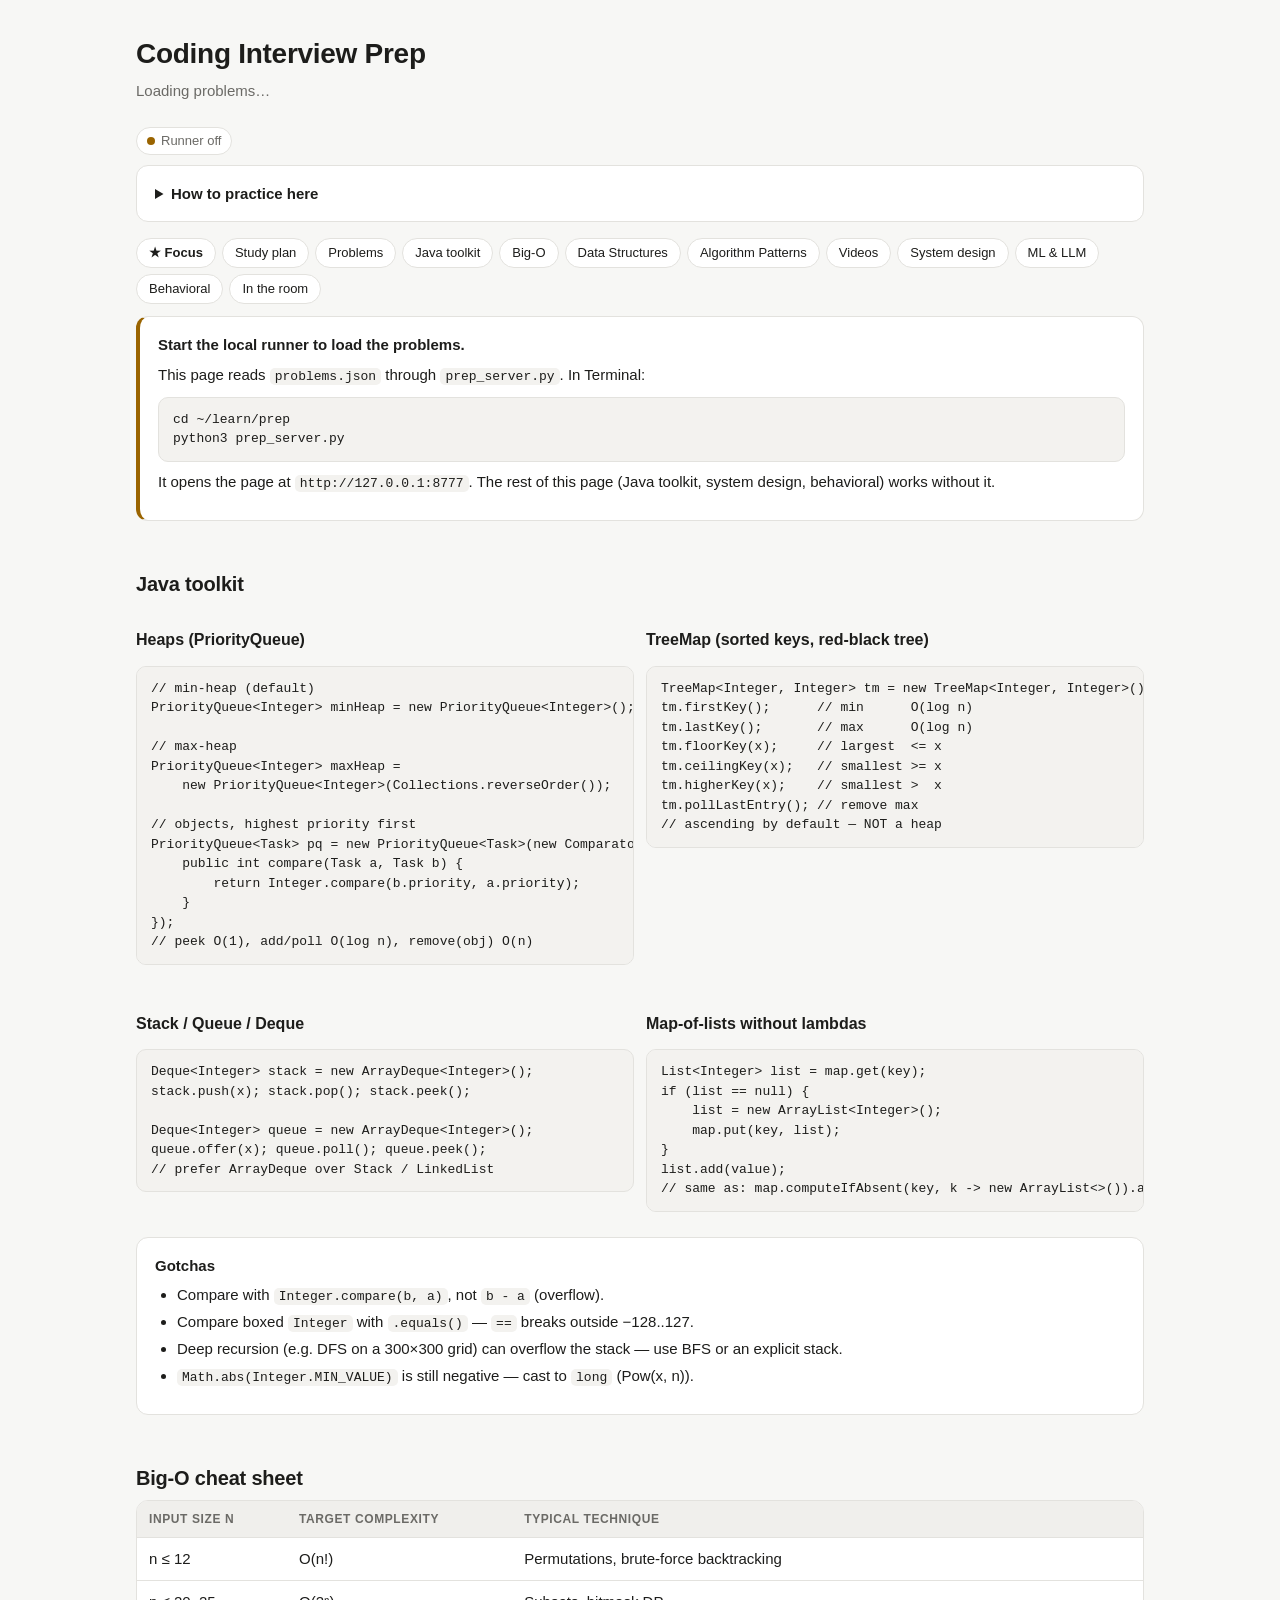
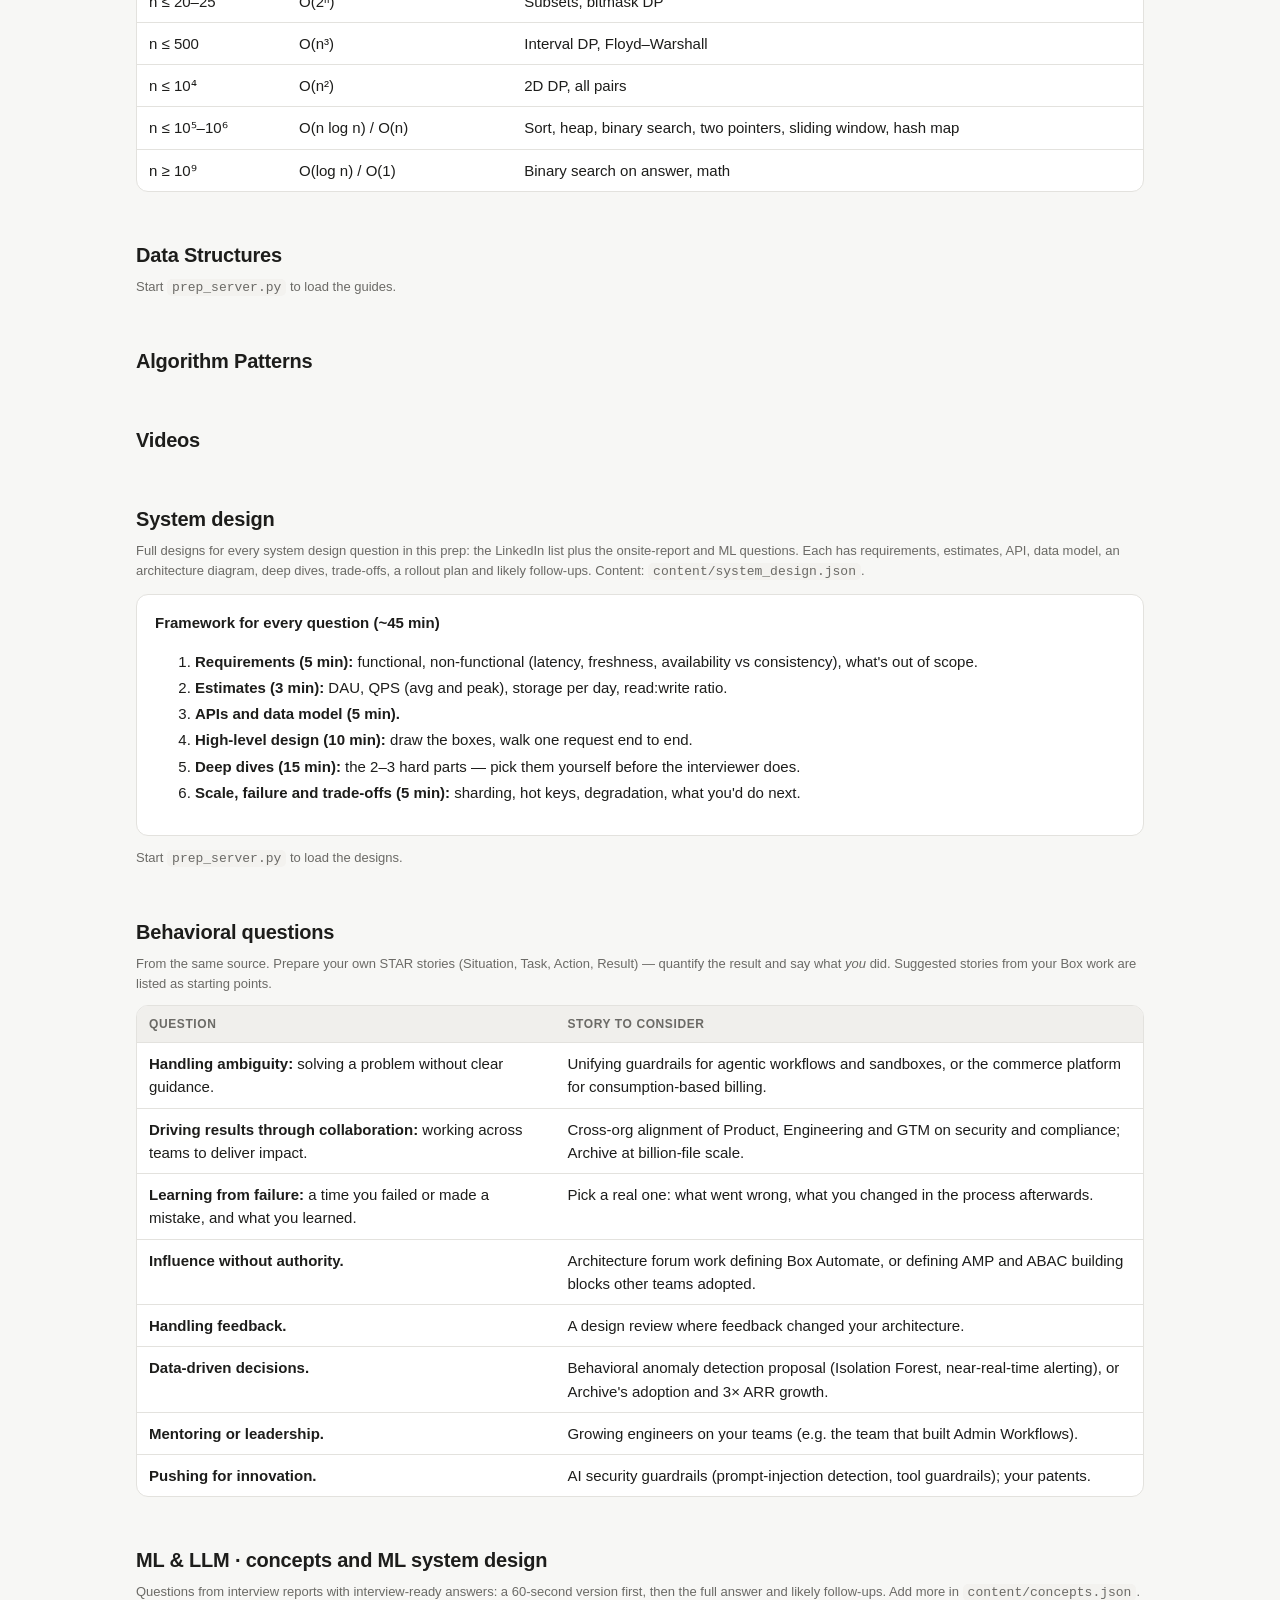
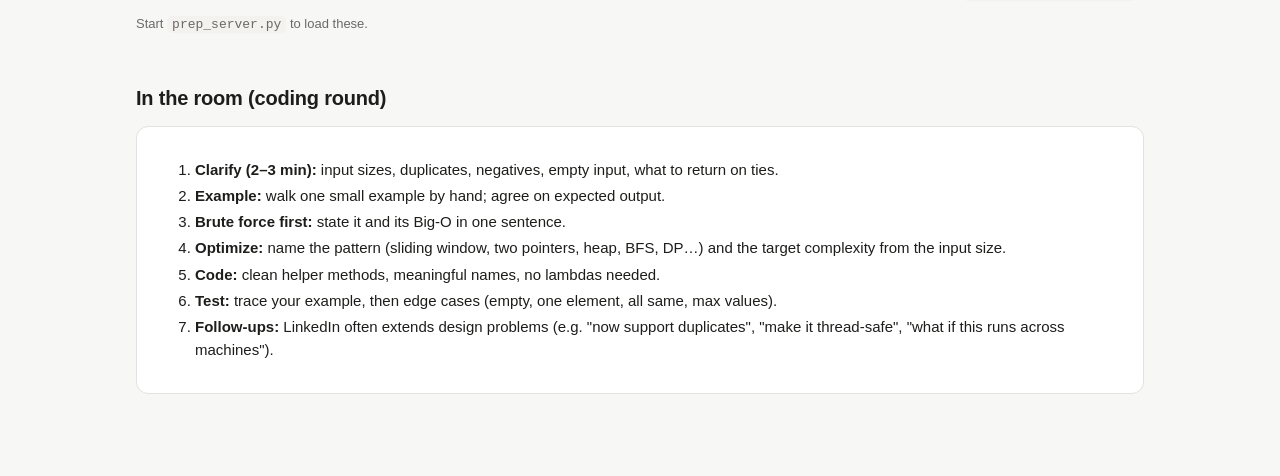
==== commit 7bb1aec4: "updated autocomplete" ====
--- a/prep/index.html
+++ b/prep/index.html
@@ -144,8 +144,8 @@
 <div id="techRoot"></div>
 <h2 id="videos">Videos</h2>
 <div id="vidRoot"></div>
-<h2 id="sd">System design · LinkedIn questions</h2>
-<p class="note">Questions from codinginterview.com's LinkedIn list, expanded into interview-ready outlines. The first three are the main ones; the rest are shorter outlines. Click a question to expand it.</p>
+<h2 id="sd">System design</h2>
+<p class="note">Full designs for every system design question in this prep: the LinkedIn list plus the onsite-report and ML questions. Each has requirements, estimates, API, data model, an architecture diagram, deep dives, trade-offs, a rollout plan and likely follow-ups. Content: <code>content/system_design.json</code>.</p>
 
 <div class="card">
 <b>Framework for every question (~45 min)</b>
@@ -160,154 +160,7 @@
 </div>
 
 <!-- 1. Feed -->
-<details class="sdq" open>
-<summary>1. Design LinkedIn's feed ranking system <span class="tag">core</span></summary>
-<div class="body">
-<div class="kv">
-  <b>Problem</b><span>Personalized feed of posts, job updates and articles based on interests and connections.</span>
-  <b>Key features</b><span>Real-time aggregation from connections and followed entities; ranking by relevance, freshness and engagement likelihood; filter spam, low-quality and duplicate posts; optional reactions, comments, reshares.</span>
-</div>
-<ol>
-  <li><b>Requirements:</b> p99 &lt; 200 ms; fresh within ~1 min; availability over consistency.</li>
-  <li><b>Estimates:</b> ~150M DAU × 10 opens ≈ 17K QPS avg, ~50K peak; ~10M posts/day; celebrity accounts with 10M+ followers.</li>
-  <li><b>Fan-out:</b> hybrid — push post IDs to followers' inboxes for normal authors; pull at read time for authors over ~10K followers; push only to recently active users.</li>
-  <li><b>Ranking funnel:</b> candidate gen (inbox + celebrity pull + recommendations) → filter (seen, blocked, spam, dupes) → light ranker (~1000 → 200) → main ranker predicting P(click, comment, share, dwell) − P(hide) → re-rank (diversity, freshness, jobs/ads) → hydrate.</li>
-  <li><b>Activity signals:</b> client events (impressions, clicks, dwell) → Kafka → stream jobs update the Feature Store; data lake → retraining → A/B test.</li>
-  <li><b>Storage:</b> member graph in a sharded graph/KV store; inboxes in Redis-style cache; posts in a sharded KV store; Memcached for hydration.</li>
-  <li><b>Quality:</b> async spam/quality classifiers; SimHash/MinHash for near-duplicates; collapse multiple shares of one article.</li>
-  <li><b>Reliability:</b> shard by user ID; precompute feeds for highly active users; fall back to recency × connection strength if the ranker times out; snapshot the ranked list per session for stable pagination.</li>
-</ol>
-<div class="diagram"><svg id="feedsvg" width="100%" xmlns="http://www.w3.org/2000/svg" xmlns:xlink="http://www.w3.org/1999/xlink" class="flowchart" style="max-width: 2537.35px; background-color: white;" viewBox="0 0 2537.35498046875 971.0681762695312" role="graphics-document document" aria-roledescription="flowchart-v2"><style>#feedsvg{font-family:"trebuchet ms",verdana,arial,sans-serif;font-size:16px;fill:#333;}@keyframes edge-animation-frame{from{stroke-dashoffset:0;}}@keyframes dash{to{stroke-dashoffset:0;}}#feedsvg .edge-animation-slow{stroke-dasharray:9,5!important;stroke-dashoffset:900;animation:dash 50s linear infinite;stroke-linecap:round;}#feedsvg .edge-animation-fast{stroke-dasharray:9,5!important;stroke-dashoffset:900;animation:dash 20s linear infinite;stroke-linecap:round;}#feedsvg .error-icon{fill:#552222;}#feedsvg .error-text{fill:#552222;stroke:#552222;}#feedsvg .edge-thickness-normal{stroke-width:1px;}#feedsvg .edge-thickness-thick{stroke-width:3.5px;}#feedsvg .edge-pattern-solid{stroke-dasharray:0;}#feedsvg .edge-thickness-invisible{stroke-width:0;fill:none;}#feedsvg .edge-pattern-dashed{stroke-dasharray:3;}#feedsvg .edge-pattern-dotted{stroke-dasharray:2;}#feedsvg .marker{fill:#333333;stroke:#333333;}#feedsvg .marker.cross{stroke:#333333;}#feedsvg svg{font-family:"trebuchet ms",verdana,arial,sans-serif;font-size:16px;}#feedsvg p{margin:0;}#feedsvg .label{font-family:"trebuchet ms",verdana,arial,sans-serif;color:#333;}#feedsvg .cluster-label text{fill:#333;}#feedsvg .cluster-label span{color:#333;}#feedsvg .cluster-label span p{background-color:transparent;}#feedsvg .label text,#feedsvg span{fill:#333;color:#333;}#feedsvg .node rect,#feedsvg .node circle,#feedsvg .node ellipse,#feedsvg .node polygon,#feedsvg .node path{fill:#ECECFF;stroke:#9370DB;stroke-width:1px;}#feedsvg .rough-node .label text,#feedsvg .node .label text,#feedsvg .image-shape .label,#feedsvg .icon-shape .label{text-anchor:middle;}#feedsvg .node .katex path{fill:#000;stroke:#000;stroke-width:1px;}#feedsvg .rough-node .label,#feedsvg .node .label,#feedsvg .image-shape .label,#feedsvg .icon-shape .label{text-align:center;}#feedsvg .node.clickable{cursor:pointer;}#feedsvg .root .anchor path{fill:#333333!important;stroke-width:0;stroke:#333333;}#feedsvg .arrowheadPath{fill:#333333;}#feedsvg .edgePath .path{stroke:#333333;stroke-width:1px;}#feedsvg .flowchart-link{stroke:#333333;fill:none;}#feedsvg .edgeLabel{background-color:rgba(232,232,232, 0.8);text-align:center;}#feedsvg .edgeLabel p{background-color:rgba(232,232,232, 0.8);}#feedsvg .edgeLabel rect{opacity:0.5;background-color:rgba(232,232,232, 0.8);fill:rgba(232,232,232, 0.8);}#feedsvg .labelBkg{background-color:rgba(232, 232, 232, 0.5);}#feedsvg .cluster rect{fill:#ffffde;stroke:#aaaa33;stroke-width:1px;}#feedsvg .cluster text{fill:#333;}#feedsvg .cluster span{color:#333;}#feedsvg div.mermaidTooltip{position:absolute;text-align:center;max-width:200px;padding:2px;font-family:"trebuchet ms",verdana,arial,sans-serif;font-size:12px;background:hsl(80, 100%, 96.2745098039%);border:1px solid #aaaa33;border-radius:2px;pointer-events:none;z-index:100;}#feedsvg .flowchartTitleText{text-anchor:middle;font-size:18px;fill:#333;}#feedsvg rect.text{fill:none;stroke-width:0;}#feedsvg .icon-shape,#feedsvg .image-shape{background-color:rgba(232,232,232, 0.8);text-align:center;}#feedsvg .icon-shape p,#feedsvg .image-shape p{background-color:rgba(232,232,232, 0.8);padding:2px;}#feedsvg .icon-shape .label rect,#feedsvg .image-shape .label rect{opacity:0.5;background-color:rgba(232,232,232, 0.8);fill:rgba(232,232,232, 0.8);}#feedsvg .label-icon{display:inline-block;height:1em;overflow:visible;vertical-align:-0.125em;}#feedsvg .node .label-icon path{fill:currentColor;stroke:revert;stroke-width:revert;}#feedsvg .node .neo-node{stroke:#9370DB;}#feedsvg [data-look="neo"].node rect,#feedsvg [data-look="neo"].cluster rect,#feedsvg [data-look="neo"].node polygon{stroke:#9370DB;filter:drop-shadow(1px 2px 2px rgba(185, 185, 185, 1));}#feedsvg [data-look="neo"].swimlane.cluster rect{filter:none;}#feedsvg [data-look="neo"].node path{stroke:#9370DB;stroke-width:1px;}#feedsvg [data-look="neo"].node .outer-path{filter:drop-shadow(1px 2px 2px rgba(185, 185, 185, 1));}#feedsvg [data-look="neo"].node .neo-line path{stroke:#9370DB;filter:none;}#feedsvg [data-look="neo"].node circle{stroke:#9370DB;filter:drop-shadow(1px 2px 2px rgba(185, 185, 185, 1));}#feedsvg [data-look="neo"].node circle .state-start{fill:#000000;}#feedsvg [data-look="neo"].icon-shape .icon{fill:#9370DB;filter:drop-shadow(1px 2px 2px rgba(185, 185, 185, 1));}#feedsvg [data-look="neo"].icon-shape .icon-neo path{stroke:#9370DB;filter:drop-shadow(1px 2px 2px rgba(185, 185, 185, 1));}#feedsvg :root{--mermaid-font-family:"trebuchet ms",verdana,arial,sans-serif;}</style><g><marker id="feedsvg_flowchart-v2-pointEnd" class="marker flowchart-v2" viewBox="0 0 10 10" refX="5" refY="5" markerUnits="userSpaceOnUse" markerWidth="8" markerHeight="8" orient="auto"><path d="M 0 0 L 10 5 L 0 10 z" class="arrowMarkerPath" style="stroke-width: 1; stroke-dasharray: 1, 0;"/></marker><marker id="feedsvg_flowchart-v2-pointStart" class="marker flowchart-v2" viewBox="0 0 10 10" refX="4.5" refY="5" markerUnits="userSpaceOnUse" markerWidth="8" markerHeight="8" orient="auto"><path d="M 0 5 L 10 10 L 10 0 z" class="arrowMarkerPath" style="stroke-width: 1; stroke-dasharray: 1, 0;"/></marker><marker id="feedsvg_flowchart-v2-pointEnd-margin" class="marker flowchart-v2" viewBox="0 0 11.5 14" refX="11.5" refY="7" markerUnits="userSpaceOnUse" markerWidth="10.5" markerHeight="14" orient="auto"><path d="M 0 0 L 11.5 7 L 0 14 z" class="arrowMarkerPath" style="stroke-width: 0; stroke-dasharray: 1, 0;"/></marker><marker id="feedsvg_flowchart-v2-pointStart-margin" class="marker flowchart-v2" viewBox="0 0 11.5 14" refX="1" refY="7" markerUnits="userSpaceOnUse" markerWidth="11.5" markerHeight="14" orient="auto"><polygon points="0,7 11.5,14 11.5,0" class="arrowMarkerPath" style="stroke-width: 0; stroke-dasharray: 1, 0;"/></marker><marker id="feedsvg_flowchart-v2-circleEnd" class="marker flowchart-v2" viewBox="0 0 10 10" refX="11" refY="5" markerUnits="userSpaceOnUse" markerWidth="11" markerHeight="11" orient="auto"><circle cx="5" cy="5" r="5" class="arrowMarkerPath" style="stroke-width: 1; stroke-dasharray: 1, 0;"/></marker><marker id="feedsvg_flowchart-v2-circleStart" class="marker flowchart-v2" viewBox="0 0 10 10" refX="-1" refY="5" markerUnits="userSpaceOnUse" markerWidth="11" markerHeight="11" orient="auto"><circle cx="5" cy="5" r="5" class="arrowMarkerPath" style="stroke-width: 1; stroke-dasharray: 1, 0;"/></marker><marker id="feedsvg_flowchart-v2-circleEnd-margin" class="marker flowchart-v2" viewBox="0 0 10 10" refY="5" refX="12.25" markerUnits="userSpaceOnUse" markerWidth="14" markerHeight="14" orient="auto"><circle cx="5" cy="5" r="5" class="arrowMarkerPath" style="stroke-width: 0; stroke-dasharray: 1, 0;"/></marker><marker id="feedsvg_flowchart-v2-circleStart-margin" class="marker flowchart-v2" viewBox="0 0 10 10" refX="-2" refY="5" markerUnits="userSpaceOnUse" markerWidth="14" markerHeight="14" orient="auto"><circle cx="5" cy="5" r="5" class="arrowMarkerPath" style="stroke-width: 0; stroke-dasharray: 1, 0;"/></marker><marker id="feedsvg_flowchart-v2-crossEnd" class="marker cross flowchart-v2" viewBox="0 0 11 11" refX="12" refY="5.2" markerUnits="userSpaceOnUse" markerWidth="11" markerHeight="11" orient="auto"><path d="M 1,1 l 9,9 M 10,1 l -9,9" class="arrowMarkerPath" style="stroke-width: 2; stroke-dasharray: 1, 0;"/></marker><marker id="feedsvg_flowchart-v2-crossStart" class="marker cross flowchart-v2" viewBox="0 0 11 11" refX="-1" refY="5.2" markerUnits="userSpaceOnUse" markerWidth="11" markerHeight="11" orient="auto"><path d="M 1,1 l 9,9 M 10,1 l -9,9" class="arrowMarkerPath" style="stroke-width: 2; stroke-dasharray: 1, 0;"/></marker><marker id="feedsvg_flowchart-v2-crossEnd-margin" class="marker cross flowchart-v2" viewBox="0 0 15 15" refX="17.7" refY="7.5" markerUnits="userSpaceOnUse" markerWidth="12" markerHeight="12" orient="auto"><path d="M 1,1 L 14,14 M 1,14 L 14,1" class="arrowMarkerPath" style="stroke-width: 2.5;"/></marker><marker id="feedsvg_flowchart-v2-crossStart-margin" class="marker cross flowchart-v2" viewBox="0 0 15 15" refX="-3.5" refY="7.5" markerUnits="userSpaceOnUse" markerWidth="12" markerHeight="12" orient="auto"><path d="M 1,1 L 14,14 M 1,14 L 14,1" class="arrowMarkerPath" style="stroke-width: 2.5; stroke-dasharray: 1, 0;"/></marker><g class="root"><g class="clusters"><g class="cluster" id="feedsvg-Learn" data-look="classic"><rect style="" x="1309.089340209961" y="720.2285175323486" width="667.84375" height="242.8396759033203"/><g class="cluster-label" transform="translate(1590.526840209961, 720.2285175323486)"><foreignObject width="104.96875" height="24"><div xmlns="http://www.w3.org/1999/xhtml" style="display: table-cell; white-space: nowrap; line-height: 1.5;"><span class="nodeLabel"><p>Feedback loop</p></span></div></foreignObject></g></g><g class="cluster" id="feedsvg-Read" data-look="classic"><rect style="" x="577.9330902099609" y="406.97851753234863" width="1951.421875" height="293.25"/><g class="cluster-label" transform="translate(1516.722152709961, 406.97851753234863)"><foreignObject width="73.84375" height="24"><div xmlns="http://www.w3.org/1999/xhtml" style="display: table-cell; white-space: nowrap; line-height: 1.5;"><span class="nodeLabel"><p>Read path</p></span></div></foreignObject></g></g><g class="cluster" id="feedsvg-Write" data-look="classic"><rect style="" x="8" y="8" width="1251.089340209961" height="378.97851753234863"/><g class="cluster-label" transform="translate(597.2321701049805, 8)"><foreignObject width="72.625" height="24"><div xmlns="http://www.w3.org/1999/xhtml" style="display: table-cell; white-space: nowrap; line-height: 1.5;"><span class="nodeLabel"><p>Write path</p></span></div></foreignObject></g></g></g><g class="edgePaths"><path d="M105.371,111.956L109.454,111.873C113.537,111.79,121.704,111.623,129.287,111.54C136.871,111.456,143.871,111.456,147.371,111.456L150.871,111.456" id="feedsvg-L_U1_PS_0" class="edge-thickness-normal edge-pattern-solid edge-thickness-normal edge-pattern-solid flowchart-link" style=";" data-edge="true" data-et="edge" data-id="L_U1_PS_0" data-points="W3sieCI6MTA1LjM3MDU4NzQzMTgyNjQxLCJ5IjoxMTEuOTU2MjY2NDAzMTk4MjZ9LHsieCI6MTI5Ljg3MDU5MDIwOTk2MDk0LCJ5IjoxMTEuNDU2MjY2NDAzMTk4MjR9LHsieCI6MTU0Ljg3MDU5MDIwOTk2MDk0LCJ5IjoxMTEuNDU2MjY2NDAzMTk4MjR9XQ==" data-look="classic" marker-end="url(#feedsvg_flowchart-v2-pointEnd)"/><path d="M304.683,86.498L308.85,85.109C313.016,83.721,321.35,80.944,335.979,79.556C350.608,78.168,371.532,78.168,381.994,78.168L392.457,78.168" id="feedsvg-L_PS_PDB_0" class="edge-thickness-normal edge-pattern-solid edge-thickness-normal edge-pattern-solid flowchart-link" style=";" data-edge="true" data-et="edge" data-id="L_PS_PDB_0" data-points="W3sieCI6MzA0LjY4MzA5MDIwOTk2MDk0LCJ5Ijo4Ni40OTc1MjA2NTQzOTYxNX0seyJ4IjozMjkuNjgzMDkwMjA5OTYwOTQsInkiOjc4LjE2NzUyNjI0NTExNzE5fSx7IngiOjM5Ni40NTY1Mjc3MDk5NjA5NCwieSI6NzguMTY3NTI2MjQ1MTE3MTl9XQ==" data-look="classic" marker-end="url(#feedsvg_flowchart-v2-pointEnd)"/><path d="M267.568,138.456L277.92,145.853C288.273,153.249,308.978,168.042,322.914,175.509C336.85,182.976,344.017,183.116,347.6,183.186L351.184,183.257" id="feedsvg-L_PS_K1_0" class="edge-thickness-normal edge-pattern-solid edge-thickness-normal edge-pattern-solid flowchart-link" style=";" data-edge="true" data-et="edge" data-id="L_PS_K1_0" data-points="W3sieCI6MjY3LjU2Nzc0Mjc3MTgzNDUsInkiOjEzOC40NTYyNjY0MDMxOTgyNH0seyJ4IjozMjkuNjgzMDkwMjA5OTYwOTQsInkiOjE4Mi44MzUwNTI0OTAyMzQzOH0seyJ4IjozNTUuMTgzMDkwMjA5OTYwOTQsInkiOjE4My4zMzUwNTI0OTAyMzQzOH1d" data-look="classic" marker-end="url(#feedsvg_flowchart-v2-pointEnd)"/><path d="M480.39,163.835L492.48,157.599C504.571,151.363,528.752,138.89,545.009,132.654C561.266,126.418,569.6,126.418,577.266,126.418C584.933,126.418,591.933,126.418,595.433,126.418L598.933,126.418" id="feedsvg-L_K1_SPAM_0" class="edge-thickness-normal edge-pattern-solid edge-thickness-normal edge-pattern-solid flowchart-link" style=";" data-edge="true" data-et="edge" data-id="L_K1_SPAM_0" data-points="[base64]" data-look="classic" marker-end="url(#feedsvg_flowchart-v2-pointEnd)"/><path d="M474.369,202.835L487.463,210.643C500.557,218.452,526.745,234.069,544.006,241.877C561.266,249.685,569.6,249.685,581.605,249.685C593.61,249.685,609.287,249.685,617.126,249.685L624.964,249.685" id="feedsvg-L_K1_FO_0" class="edge-thickness-normal edge-pattern-solid edge-thickness-normal edge-pattern-solid flowchart-link" style=";" data-edge="true" data-et="edge" data-id="L_K1_FO_0" data-points="[base64]" data-look="classic" marker-end="url(#feedsvg_flowchart-v2-pointEnd)"/><path d="M804.558,223.866L826.404,217.442C848.251,211.017,891.944,198.168,933.046,191.744C974.149,185.319,1012.662,185.319,1031.919,185.319L1051.175,185.319" id="feedsvg-L_FO_INBOX_0" class="edge-thickness-normal edge-pattern-solid edge-thickness-normal edge-pattern-solid flowchart-link" style=";" data-edge="true" data-et="edge" data-id="L_FO_INBOX_0" data-points="W3sieCI6ODA0LjU1ODA5MDIwOTk2MDksInkiOjIyMy44NjYzMjk1MTk5MDI1NH0seyJ4Ijo5MzUuNjM2MjE1MjA5OTYwOSwieSI6MTg1LjMxOTQ4NjYxODA0Mn0seyJ4IjoxMDU1LjE3NTI3NzcwOTk2MSwieSI6MTg1LjMxOTQ4NjYxODA0Mn1d" data-look="classic" marker-end="url(#feedsvg_flowchart-v2-pointEnd)"/><path d="M804.558,275.504L826.404,281.929C848.251,288.353,891.944,301.202,936.679,307.626C981.415,314.051,1027.194,314.051,1050.083,314.051L1072.972,314.051" id="feedsvg-L_FO_CEL_0" class="edge-thickness-normal edge-pattern-dotted edge-thickness-normal edge-pattern-solid flowchart-link" style=";" data-edge="true" data-et="edge" data-id="L_FO_CEL_0" data-points="W3sieCI6ODA0LjU1ODA5MDIwOTk2MDksInkiOjI3NS41MDQxMTk1NDYyNTk2fSx7IngiOjkzNS42MzYyMTUyMDk5NjA5LCJ5IjozMTQuMDUwOTYyNDQ4MTIwMX0seyJ4IjoxMDc2Ljk3MjE1MjcwOTk2MSwieSI6MzE0LjA1MDk2MjQ0ODEyMDF9XQ==" data-look="classic" marker-end="url(#feedsvg_flowchart-v2-pointEnd)"/><path d="M752.98,614.44L783.423,609.197C813.865,603.953,874.751,593.466,925.296,588.222C975.842,582.979,1016.048,582.979,1036.151,582.979L1056.253,582.979" id="feedsvg-L_U2_FS_0" class="edge-thickness-normal edge-pattern-solid edge-thickness-normal edge-pattern-solid flowchart-link" style=";" data-edge="true" data-et="edge" data-id="L_U2_FS_0" data-points="W3sieCI6NzUyLjk4MDA5MzkyNDk1NjIsInkiOjYxNC40NDAzNzQ2OTk4ODc5fSx7IngiOjkzNS42MzYyMTUyMDk5NjA5LCJ5Ijo1ODIuOTc4NTE3NTMyMzQ4Nn0seyJ4IjoxMDYwLjI1MzQwMjcwOTk2MSwieSI6NTgyLjk3ODUxNzUzMjM0ODZ9XQ==" data-look="classic" marker-end="url(#feedsvg_flowchart-v2-pointEnd)"/><path d="M1219.597,185.319L1226.179,185.319C1232.761,185.319,1245.925,185.319,1256.674,227.429C1267.423,269.539,1275.756,353.759,1284.089,395.869C1292.423,437.979,1300.756,437.979,1312.348,441.385C1323.94,444.791,1338.791,451.603,1346.216,455.009L1353.641,458.416" id="feedsvg-L_INBOX_CG_0" class="edge-thickness-normal edge-pattern-solid edge-thickness-normal edge-pattern-solid flowchart-link" style=";" data-edge="true" data-et="edge" data-id="L_INBOX_CG_0" data-points="[base64]" data-look="classic" marker-end="url(#feedsvg_flowchart-v2-pointEnd)"/><path d="M1197.8,314.051L1208.015,314.051C1218.23,314.051,1238.66,314.051,1253.041,338.039C1267.423,362.027,1275.756,410.003,1284.089,433.991C1292.423,457.979,1300.756,457.979,1308.446,458.936C1316.136,459.894,1323.183,461.81,1326.706,462.768L1330.229,463.726" id="feedsvg-L_CEL_CG_0" class="edge-thickness-normal edge-pattern-solid edge-thickness-normal edge-pattern-solid flowchart-link" style=";" data-edge="true" data-et="edge" data-id="L_CEL_CG_0" data-points="[base64]" data-look="classic" marker-end="url(#feedsvg_flowchart-v2-pointEnd)"/><path d="M1234.089,478.979L1238.256,478.979C1242.423,478.979,1250.756,478.979,1259.089,478.979C1267.423,478.979,1275.756,478.979,1284.089,478.979C1292.423,478.979,1300.756,478.979,1308.425,479.244C1316.093,479.509,1323.097,480.039,1326.599,480.304L1330.101,480.569" id="feedsvg-L_REC_CG_0" class="edge-thickness-normal edge-pattern-solid edge-thickness-normal edge-pattern-solid flowchart-link" style=";" data-edge="true" data-et="edge" data-id="L_REC_CG_0" data-points="[base64]" data-look="classic" marker-end="url(#feedsvg_flowchart-v2-pointEnd)"/><path d="M1214.519,582.979L1221.947,582.979C1229.376,582.979,1244.233,582.979,1255.828,582.979C1267.423,582.979,1275.756,582.979,1284.089,582.979C1292.423,582.979,1300.756,582.979,1317.244,571.941C1333.732,560.903,1358.374,538.828,1370.696,527.79L1383.017,516.752" id="feedsvg-L_FS_CG_0" class="edge-thickness-normal edge-pattern-solid edge-thickness-normal edge-pattern-solid flowchart-link" style=";" data-edge="true" data-et="edge" data-id="L_FS_CG_0" data-points="[base64]" data-look="classic" marker-end="url(#feedsvg_flowchart-v2-pointEnd)"/><path d="M1498.183,487.083L1502.35,487.083C1506.516,487.083,1514.85,487.083,1530.669,487.083C1546.488,487.083,1569.792,487.083,1581.445,487.083L1593.097,487.083" id="feedsvg-L_CG_FL_0" class="edge-thickness-normal edge-pattern-solid edge-thickness-normal edge-pattern-solid flowchart-link" style=";" data-edge="true" data-et="edge" data-id="L_CG_FL_0" data-points="W3sieCI6MTQ5OC4xODMwOTAyMDk5NjEsInkiOjQ4Ny4wODMzMjI1MjUwMjQ0fSx7IngiOjE1MjMuMTgzMDkwMjA5OTYxLCJ5Ijo0ODcuMDgzMzIyNTI1MDI0NH0seyJ4IjoxNTk3LjA5NzE1MjcwOTk2MSwieSI6NDg3LjA4MzMyMjUyNTAyNDR9XQ==" data-look="classic" marker-end="url(#feedsvg_flowchart-v2-pointEnd)"/><path d="M1692.66,487.083L1704.979,487.083C1717.298,487.083,1741.936,487.083,1759.076,487.083C1776.217,487.083,1785.86,487.083,1790.682,487.083L1795.503,487.083" id="feedsvg-L_FL_R1_0" class="edge-thickness-normal edge-pattern-solid edge-thickness-normal edge-pattern-solid flowchart-link" style=";" data-edge="true" data-et="edge" data-id="L_FL_R1_0" data-points="W3sieCI6MTY5Mi42NTk2NTI3MDk5NjEsInkiOjQ4Ny4wODMzMjI1MjUwMjQ0fSx7IngiOjE3NjYuNTczNzE1MjA5OTYxLCJ5Ijo0ODcuMDgzMzIyNTI1MDI0NH0seyJ4IjoxNzk5LjUwMzQwMjcwOTk2MSwieSI6NDg3LjA4MzMyMjUyNTAyNDR9XQ==" data-look="classic" marker-end="url(#feedsvg_flowchart-v2-pointEnd)"/><path d="M1944.003,487.083L1949.492,487.083C1954.98,487.083,1965.957,487.083,1975.611,487.083C1985.266,487.083,1993.6,487.083,2006.908,493.395C2020.216,499.707,2038.499,512.332,2047.64,518.644L2056.781,524.956" id="feedsvg-L_R1_R2_0" class="edge-thickness-normal edge-pattern-solid edge-thickness-normal edge-pattern-solid flowchart-link" style=";" data-edge="true" data-et="edge" data-id="L_R1_R2_0" data-points="[base64]" data-look="classic" marker-end="url(#feedsvg_flowchart-v2-pointEnd)"/><path d="M2171.417,554.229L2175.584,554.229C2179.751,554.229,2188.084,554.229,2195.751,554.229C2203.417,554.229,2210.417,554.229,2213.917,554.229L2217.417,554.229" id="feedsvg-L_R2_RR_0" class="edge-thickness-normal edge-pattern-solid edge-thickness-normal edge-pattern-solid flowchart-link" style=";" data-edge="true" data-et="edge" data-id="L_R2_RR_0" data-points="W3sieCI6MjE3MS40MTc0NjUyMDk5NjEsInkiOjU1NC4yMjg1MTc1MzIzNDg2fSx7IngiOjIxOTYuNDE3NDY1MjA5OTYxLCJ5Ijo1NTQuMjI4NTE3NTMyMzQ4Nn0seyJ4IjoyMjIxLjQxNzQ2NTIwOTk2MSwieSI6NTU0LjIyODUxNzUzMjM0ODZ9XQ==" data-look="classic" marker-end="url(#feedsvg_flowchart-v2-pointEnd)"/><path d="M2338.324,554.229L2342.49,554.229C2346.657,554.229,2354.99,554.229,2362.657,554.229C2370.324,554.229,2377.324,554.229,2380.824,554.229L2384.324,554.229" id="feedsvg-L_RR_HY_0" class="edge-thickness-normal edge-pattern-solid edge-thickness-normal edge-pattern-solid flowchart-link" style=";" data-edge="true" data-et="edge" data-id="L_RR_HY_0" data-points="W3sieCI6MjMzOC4zMjM3MTUyMDk5NjEsInkiOjU1NC4yMjg1MTc1MzIzNDg2fSx7IngiOjIzNjMuMzIzNzE1MjA5OTYxLCJ5Ijo1NTQuMjI4NTE3NTMyMzQ4Nn0seyJ4IjoyMzg4LjMyMzcxNTIwOTk2MSwieSI6NTU0LjIyODUxNzUzMjM0ODZ9XQ==" data-look="classic" marker-end="url(#feedsvg_flowchart-v2-pointEnd)"/><path d="M1928.167,623.083L1936.295,623.083C1944.423,623.083,1960.678,623.083,1972.972,623.083C1985.266,623.083,1993.6,623.083,2007.074,616.493C2020.548,609.902,2039.164,596.721,2048.472,590.131L2057.779,583.54" id="feedsvg-L_FST_R2_0" class="edge-thickness-normal edge-pattern-solid edge-thickness-normal edge-pattern-solid flowchart-link" style=";" data-edge="true" data-et="edge" data-id="L_FST_R2_0" data-points="[base64]" data-look="classic" marker-end="url(#feedsvg_flowchart-v2-pointEnd)"/><path d="M752.98,626.517L783.423,631.594C813.865,636.671,874.751,646.825,938.819,651.902C1002.886,656.979,1070.136,656.979,1124.045,656.979C1177.954,656.979,1218.522,656.979,1242.972,656.979C1267.423,656.979,1275.756,656.979,1284.089,656.979C1292.423,656.979,1300.756,656.979,1320.585,683.398C1340.413,709.818,1371.737,762.658,1387.399,789.078L1403.061,815.498" id="feedsvg-L_U2_K2_0" class="edge-thickness-normal edge-pattern-solid edge-thickness-normal edge-pattern-solid flowchart-link" style=";" data-edge="true" data-et="edge" data-id="L_U2_K2_0" data-points="[base64]" data-look="classic" marker-end="url(#feedsvg_flowchart-v2-pointEnd)"/><path d="M1454.106,818.938L1465.618,812.82C1477.131,806.702,1500.157,794.465,1515.17,788.347C1530.183,782.229,1537.183,782.229,1540.683,782.229L1544.183,782.229" id="feedsvg-L_K2_SP_0" class="edge-thickness-normal edge-pattern-solid edge-thickness-normal edge-pattern-solid flowchart-link" style=";" data-edge="true" data-et="edge" data-id="L_K2_SP_0" data-points="W3sieCI6MTQ1NC4xMDU1NTgyMDgwMzEsInkiOjgxOC45Mzg0MzY1MDgxNzg2fSx7IngiOjE1MjMuMTgzMDkwMjA5OTYxLCJ5Ijo3ODIuMjI4NTE3NTMyMzQ4Nn0seyJ4IjoxNTQ4LjE4MzA5MDIwOTk2MSwieSI6NzgyLjIyODUxNzUzMjM0ODZ9XQ==" data-look="classic" marker-end="url(#feedsvg_flowchart-v2-pointEnd)"/><path d="M1741.574,782.229L1745.74,782.229C1749.907,782.229,1758.24,782.229,1775.464,762.279C1792.688,742.329,1818.803,702.429,1831.86,682.479L1844.917,662.529" id="feedsvg-L_SP_FST_0" class="edge-thickness-normal edge-pattern-solid edge-thickness-normal edge-pattern-solid flowchart-link" style=";" data-edge="true" data-et="edge" data-id="L_SP_FST_0" data-points="W3sieCI6MTc0MS41NzM3MTUyMDk5NjEsInkiOjc4Mi4yMjg1MTc1MzIzNDg2fSx7IngiOjE3NjYuNTczNzE1MjA5OTYxLCJ5Ijo3ODIuMjI4NTE3NTMyMzQ4Nn0seyJ4IjoxODQ3LjEwODAzNjc3MDMwMjMsInkiOjY1OS4xODIwNzM5OTg1NTA3fV0=" data-look="classic" marker-end="url(#feedsvg_flowchart-v2-pointEnd)"/><path d="M1454.106,857.938L1465.618,863.89C1477.131,869.842,1500.157,881.745,1524.403,887.697C1548.649,893.648,1574.115,893.648,1586.848,893.648L1599.582,893.648" id="feedsvg-L_K2_DL_0" class="edge-thickness-normal edge-pattern-solid edge-thickness-normal edge-pattern-solid flowchart-link" style=";" data-edge="true" data-et="edge" data-id="L_K2_DL_0" data-points="W3sieCI6MTQ1NC4xMDU1NTgyMDgwMjY0LCJ5Ijo4NTcuOTM4NDM2NTA4MTc4Nn0seyJ4IjoxNTIzLjE4MzA5MDIwOTk2MSwieSI6ODkzLjY0ODM1NTQ4NDAwODh9LHsieCI6MTYwMy41ODE1Mjc3MDk5NjEsInkiOjg5My42NDgzNTU0ODQwMDg4fV0=" data-look="classic" marker-end="url(#feedsvg_flowchart-v2-pointEnd)"/><path d="M1686.175,893.648L1699.575,893.648C1712.975,893.648,1739.774,893.648,1756.674,893.648C1773.574,893.648,1780.574,893.648,1784.074,893.648L1787.574,893.648" id="feedsvg-L_DL_TR_0" class="edge-thickness-normal edge-pattern-solid edge-thickness-normal edge-pattern-solid flowchart-link" style=";" data-edge="true" data-et="edge" data-id="L_DL_TR_0" data-points="W3sieCI6MTY4Ni4xNzUyNzc3MDk5NjEsInkiOjg5My42NDgzNTU0ODQwMDg4fSx7IngiOjE3NjYuNTczNzE1MjA5OTYxLCJ5Ijo4OTMuNjQ4MzU1NDg0MDA4OH0seyJ4IjoxNzkxLjU3MzcxNTIwOTk2MSwieSI6ODkzLjY0ODM1NTQ4NDAwODh9XQ==" data-look="classic" marker-end="url(#feedsvg_flowchart-v2-pointEnd)"/><path d="M1951.933,893.648L1956.1,893.648C1960.266,893.648,1968.6,893.648,1976.933,854.578C1985.266,815.508,1993.6,737.368,2009.353,685.788C2025.106,634.207,2048.279,609.185,2059.866,596.674L2071.452,584.163" id="feedsvg-L_TR_R2_0" class="edge-thickness-normal edge-pattern-solid edge-thickness-normal edge-pattern-solid flowchart-link" style=";" data-edge="true" data-et="edge" data-id="L_TR_R2_0" data-points="[base64]" data-look="classic" marker-end="url(#feedsvg_flowchart-v2-pointEnd)"/></g><g class="edgeLabels"><g class="edgeLabel"><g class="label" data-id="L_U1_PS_0" transform="translate(0, 0)"><foreignObject width="0" height="0"><div xmlns="http://www.w3.org/1999/xhtml" class="labelBkg" style="display: table-cell; white-space: nowrap; line-height: 1.5; max-width: 200px; text-align: center;"><span class="edgeLabel"></span></div></foreignObject></g></g><g class="edgeLabel"><g class="label" data-id="L_PS_PDB_0" transform="translate(0, 0)"><foreignObject width="0" height="0"><div xmlns="http://www.w3.org/1999/xhtml" class="labelBkg" style="display: table-cell; white-space: nowrap; line-height: 1.5; max-width: 200px; text-align: center;"><span class="edgeLabel"></span></div></foreignObject></g></g><g class="edgeLabel"><g class="label" data-id="L_PS_K1_0" transform="translate(0, 0)"><foreignObject width="0" height="0"><div xmlns="http://www.w3.org/1999/xhtml" class="labelBkg" style="display: table-cell; white-space: nowrap; line-height: 1.5; max-width: 200px; text-align: center;"><span class="edgeLabel"></span></div></foreignObject></g></g><g class="edgeLabel"><g class="label" data-id="L_K1_SPAM_0" transform="translate(0, 0)"><foreignObject width="0" height="0"><div xmlns="http://www.w3.org/1999/xhtml" class="labelBkg" style="display: table-cell; white-space: nowrap; line-height: 1.5; max-width: 200px; text-align: center;"><span class="edgeLabel"></span></div></foreignObject></g></g><g class="edgeLabel"><g class="label" data-id="L_K1_FO_0" transform="translate(0, 0)"><foreignObject width="0" height="0"><div xmlns="http://www.w3.org/1999/xhtml" class="labelBkg" style="display: table-cell; white-space: nowrap; line-height: 1.5; max-width: 200px; text-align: center;"><span class="edgeLabel"></span></div></foreignObject></g></g><g class="edgeLabel" transform="translate(935.6362152099609, 185.319486618042)"><g class="label" data-id="L_FO_INBOX_0" transform="translate(-31.5703125, -12)"><foreignObject width="63.140625" height="24"><div xmlns="http://www.w3.org/1999/xhtml" class="labelBkg" style="display: table-cell; white-space: nowrap; line-height: 1.5; max-width: 200px; text-align: center;"><span class="edgeLabel"><p>push IDs</p></span></div></foreignObject></g></g><g class="edgeLabel" transform="translate(935.6362152099609, 314.0509624481201)"><g class="label" data-id="L_FO_CEL_0" transform="translate(-80.046875, -12)"><foreignObject width="160.09375" height="24"><div xmlns="http://www.w3.org/1999/xhtml" class="labelBkg" style="display: table-cell; white-space: nowrap; line-height: 1.5; max-width: 200px; text-align: center;"><span class="edgeLabel"><p>celebrities: pull at read</p></span></div></foreignObject></g></g><g class="edgeLabel"><g class="label" data-id="L_U2_FS_0" transform="translate(0, 0)"><foreignObject width="0" height="0"><div xmlns="http://www.w3.org/1999/xhtml" class="labelBkg" style="display: table-cell; white-space: nowrap; line-height: 1.5; max-width: 200px; text-align: center;"><span class="edgeLabel"></span></div></foreignObject></g></g><g class="edgeLabel"><g class="label" data-id="L_INBOX_CG_0" transform="translate(0, 0)"><foreignObject width="0" height="0"><div xmlns="http://www.w3.org/1999/xhtml" class="labelBkg" style="display: table-cell; white-space: nowrap; line-height: 1.5; max-width: 200px; text-align: center;"><span class="edgeLabel"></span></div></foreignObject></g></g><g class="edgeLabel"><g class="label" data-id="L_CEL_CG_0" transform="translate(0, 0)"><foreignObject width="0" height="0"><div xmlns="http://www.w3.org/1999/xhtml" class="labelBkg" style="display: table-cell; white-space: nowrap; line-height: 1.5; max-width: 200px; text-align: center;"><span class="edgeLabel"></span></div></foreignObject></g></g><g class="edgeLabel"><g class="label" data-id="L_REC_CG_0" transform="translate(0, 0)"><foreignObject width="0" height="0"><div xmlns="http://www.w3.org/1999/xhtml" class="labelBkg" style="display: table-cell; white-space: nowrap; line-height: 1.5; max-width: 200px; text-align: center;"><span class="edgeLabel"></span></div></foreignObject></g></g><g class="edgeLabel"><g class="label" data-id="L_FS_CG_0" transform="translate(0, 0)"><foreignObject width="0" height="0"><div xmlns="http://www.w3.org/1999/xhtml" class="labelBkg" style="display: table-cell; white-space: nowrap; line-height: 1.5; max-width: 200px; text-align: center;"><span class="edgeLabel"></span></div></foreignObject></g></g><g class="edgeLabel"><g class="label" data-id="L_CG_FL_0" transform="translate(0, 0)"><foreignObject width="0" height="0"><div xmlns="http://www.w3.org/1999/xhtml" class="labelBkg" style="display: table-cell; white-space: nowrap; line-height: 1.5; max-width: 200px; text-align: center;"><span class="edgeLabel"></span></div></foreignObject></g></g><g class="edgeLabel"><g class="label" data-id="L_FL_R1_0" transform="translate(0, 0)"><foreignObject width="0" height="0"><div xmlns="http://www.w3.org/1999/xhtml" class="labelBkg" style="display: table-cell; white-space: nowrap; line-height: 1.5; max-width: 200px; text-align: center;"><span class="edgeLabel"></span></div></foreignObject></g></g><g class="edgeLabel"><g class="label" data-id="L_R1_R2_0" transform="translate(0, 0)"><foreignObject width="0" height="0"><div xmlns="http://www.w3.org/1999/xhtml" class="labelBkg" style="display: table-cell; white-space: nowrap; line-height: 1.5; max-width: 200px; text-align: center;"><span class="edgeLabel"></span></div></foreignObject></g></g><g class="edgeLabel"><g class="label" data-id="L_R2_RR_0" transform="translate(0, 0)"><foreignObject width="0" height="0"><div xmlns="http://www.w3.org/1999/xhtml" class="labelBkg" style="display: table-cell; white-space: nowrap; line-height: 1.5; max-width: 200px; text-align: center;"><span class="edgeLabel"></span></div></foreignObject></g></g><g class="edgeLabel"><g class="label" data-id="L_RR_HY_0" transform="translate(0, 0)"><foreignObject width="0" height="0"><div xmlns="http://www.w3.org/1999/xhtml" class="labelBkg" style="display: table-cell; white-space: nowrap; line-height: 1.5; max-width: 200px; text-align: center;"><span class="edgeLabel"></span></div></foreignObject></g></g><g class="edgeLabel"><g class="label" data-id="L_FST_R2_0" transform="translate(0, 0)"><foreignObject width="0" height="0"><div xmlns="http://www.w3.org/1999/xhtml" class="labelBkg" style="display: table-cell; white-space: nowrap; line-height: 1.5; max-width: 200px; text-align: center;"><span class="edgeLabel"></span></div></foreignObject></g></g><g class="edgeLabel" transform="translate(1137.386215209961, 656.9785175323486)"><g class="label" data-id="L_U2_K2_0" transform="translate(-23.5703125, -12)"><foreignObject width="47.140625" height="24"><div xmlns="http://www.w3.org/1999/xhtml" class="labelBkg" style="display: table-cell; white-space: nowrap; line-height: 1.5; max-width: 200px; text-align: center;"><span class="edgeLabel"><p>events</p></span></div></foreignObject></g></g><g class="edgeLabel"><g class="label" data-id="L_K2_SP_0" transform="translate(0, 0)"><foreignObject width="0" height="0"><div xmlns="http://www.w3.org/1999/xhtml" class="labelBkg" style="display: table-cell; white-space: nowrap; line-height: 1.5; max-width: 200px; text-align: center;"><span class="edgeLabel"></span></div></foreignObject></g></g><g class="edgeLabel"><g class="label" data-id="L_SP_FST_0" transform="translate(0, 0)"><foreignObject width="0" height="0"><div xmlns="http://www.w3.org/1999/xhtml" class="labelBkg" style="display: table-cell; white-space: nowrap; line-height: 1.5; max-width: 200px; text-align: center;"><span class="edgeLabel"></span></div></foreignObject></g></g><g class="edgeLabel"><g class="label" data-id="L_K2_DL_0" transform="translate(0, 0)"><foreignObject width="0" height="0"><div xmlns="http://www.w3.org/1999/xhtml" class="labelBkg" style="display: table-cell; white-space: nowrap; line-height: 1.5; max-width: 200px; text-align: center;"><span class="edgeLabel"></span></div></foreignObject></g></g><g class="edgeLabel"><g class="label" data-id="L_DL_TR_0" transform="translate(0, 0)"><foreignObject width="0" height="0"><div xmlns="http://www.w3.org/1999/xhtml" class="labelBkg" style="display: table-cell; white-space: nowrap; line-height: 1.5; max-width: 200px; text-align: center;"><span class="edgeLabel"></span></div></foreignObject></g></g><g class="edgeLabel"><g class="label" data-id="L_TR_R2_0" transform="translate(0, 0)"><foreignObject width="0" height="0"><div xmlns="http://www.w3.org/1999/xhtml" class="labelBkg" style="display: table-cell; white-space: nowrap; line-height: 1.5; max-width: 200px; text-align: center;"><span class="edgeLabel"></span></div></foreignObject></g></g></g><g class="nodes"><g class="node default" id="feedsvg-flowchart-U1-0" data-look="classic" transform="translate(68.93529510498047, 111.45626640319824)"><g class="basic label-container outer-path"><path d="M-16.4453125 -19.5 C-4.214617260502752 -19.5, 8.016077978994495 -19.5, 16.4453125 -19.5 C16.4453125 -19.5, 16.4453125 -19.5, 16.4453125 -19.5 C16.741068192315442 -19.490515690600976, 17.036823884630884 -19.48103138120195, 17.6946817896239 -19.45993515863156 C18.07466454613932 -19.42327867910664, 18.454647302654745 -19.386622199581723, 18.938917152847864 -19.3399052695533 C19.381990284924765 -19.268272641642564, 19.825063417001665 -19.19664001373183, 20.17290575967676 -19.140403561325776 C20.538175976839057 -19.057033017869408, 20.903446194001358 -18.97366247441304, 21.39157688623539 -18.862249829261074 C21.80424000414999 -18.73977358197693, 22.216903122064586 -18.617297334692786, 22.589922751460602 -18.50658706670804 C22.953437697132916 -18.37281020640531, 23.316952642805227 -18.239033346102573, 23.763019095147794 -18.074876768247425 C24.10672416547081 -17.922728729264087, 24.45042923579382 -17.77058069028075, 24.90604541279238 -17.568892924097174 C25.28517270964493 -17.371102456171823, 25.664300006497477 -17.17331198824647, 26.014304764076783 -16.990714730406097 C26.35288791952648 -16.78546363183701, 26.691471074976178 -16.580212533267925, 27.083243073605697 -16.342718045390892 C27.302167659278755 -16.19000573151794, 27.52109224495181 -16.037293417644985, 28.108467844578712 -15.627565626425154 C28.38494127247909 -15.407085424941505, 28.661414700379467 -15.186605223457855, 29.08576620850187 -14.848196188198123 C29.393901035297585 -14.568356291303012, 29.702035862093304 -14.2885163944079, 30.011122236767985 -14.007812326905688 C30.292513760548974 -13.717252475928062, 30.573905284329964 -13.426692624950437, 30.880733442968648 -13.10986736009568 C31.166355420987845 -12.774359532363377, 31.45197739900704 -12.438851704631073, 31.691026408126582 -12.158051136245305 C31.987529518631543 -11.760763980157712, 32.284032629136505 -11.363476824070121, 32.438671464640635 -11.156274872382312 C32.6321617212031 -10.859021878893481, 32.82565197776556 -10.56176888540465, 33.12059637860425 -10.108655082055241 C33.317305775251256 -9.759377629322133, 33.51401517189826 -9.410100176589026, 33.733998974273504 -9.019496659696287 C33.86336578290774 -8.750863713561015, 33.99273259154197 -8.482230767425746, 34.27635864880834 -7.893275190886684 C34.37913010691839 -7.639427702403886, 34.481901565028444 -7.385580213921088, 34.745446729970325 -6.734618561215508 C34.8909050061298 -6.296521409052172, 35.03636328228927 -5.858424256888836, 35.13933563421488 -5.548287939305138 C35.2224328360443 -5.231402294174485, 35.305530037873716 -4.914516649043831, 35.45640678754556 -4.339158212148133 C35.54110232829207 -3.9042645108236864, 35.62579786903858 -3.4693708094992397, 35.695357276581774 -3.1121979531509023 C35.75862666551662 -2.621493066526213, 35.82189605445148 -2.1307881799015234, 35.85520520250937 -1.872449005199798 C35.87732178784409 -1.5279653364251562, 35.89943837317881 -1.1834816676505142, 35.93529371591342 -0.6250057626472757 C35.93529371591342 -0.18371699159283422, 35.93529371591342 0.25757177946160725, 35.93529371591342 0.625005762647271 C35.90362947733216 1.1182018374637444, 35.871965238750896 1.6113979122802178, 35.85520520250937 1.8724490051997846 C35.801779026922 2.2868118728637157, 35.74835285133463 2.7011747405276463, 35.695357276581774 3.1121979531508885 C35.608160078593635 3.5599371356856615, 35.5209628806055 4.007676318220434, 35.45640678754556 4.339158212148129 C35.36625838399031 4.682933145469544, 35.276109980435066 5.026708078790959, 35.13933563421489 5.548287939305125 C35.013507980848956 5.927260783329299, 34.887680327483025 6.306233627353472, 34.745446729970325 6.734618561215495 C34.6231219058916 7.036763241679532, 34.50079708181288 7.338907922143569, 34.27635864880834 7.893275190886679 C34.065599095961836 8.330921911904465, 33.85483954311533 8.768568632922252, 33.733998974273504 9.019496659696284 C33.50118549021813 9.432880575558235, 33.26837200616276 9.846264491420188, 33.12059637860425 10.108655082055236 C32.912131005532075 10.428913875884815, 32.7036656324599 10.749172669714392, 32.43867146464064 11.156274872382301 C32.24902186074492 11.41038806416823, 32.059372256849194 11.664501255954155, 31.691026408126582 12.158051136245302 C31.481666226704643 12.403977518275314, 31.2723060452827 12.649903900305327, 30.88073344296866 13.10986736009567 C30.673127744881068 13.324237288115908, 30.46552204679348 13.538607216136146, 30.01112223676799 14.007812326905684 C29.644410102119146 14.340850584922373, 29.2776979674703 14.67388884293906, 29.085766208501887 14.848196188198111 C28.80874552779017 15.069112809235797, 28.531724847078447 15.290029430273481, 28.108467844578715 15.627565626425152 C27.81413136745845 15.832882011243512, 27.519794890338186 16.038198396061873, 27.083243073605708 16.34271804539089 C26.671870631187165 16.59209443747782, 26.260498188768626 16.841470829564745, 26.014304764076787 16.990714730406093 C25.725453395751618 17.141408304243203, 25.436602027426446 17.292101878080313, 24.906045412792388 17.56889292409717 C24.586827769564866 17.71020110549905, 24.267610126337345 17.85150928690093, 23.763019095147804 18.07487676824742 C23.443081409539936 18.192616794022662, 23.12314372393207 18.310356819797903, 22.589922751460616 18.506587066708033 C22.267243012072935 18.60235671957778, 21.944563272685254 18.698126372447533, 21.391576886235413 18.86224982926107 C21.133675035017664 18.921114243834662, 20.875773183799915 18.97997865840825, 20.172905759676766 19.140403561325773 C19.782494106585386 19.203522289709998, 19.392082453494005 19.266641018094226, 18.93891715284788 19.3399052695533 C18.46298042032063 19.385818313742536, 17.98704368779338 19.431731357931774, 17.6946817896239 19.45993515863156 C17.415099156023288 19.468900829516546, 17.135516522422673 19.477866500401536, 16.445312500000004 19.5 C16.445312500000004 19.5, 16.4453125 19.5, 16.4453125 19.5 C3.8669077392698927 19.5, -8.711497021460215 19.5, -16.445312499999996 19.5 C-16.923820285286443 19.484655186684765, -17.40232807057289 19.46931037336953, -17.694681789623893 19.45993515863156 C-17.95482049268692 19.434839890809634, -18.214959195749948 19.409744622987706, -18.93891715284787 19.3399052695533 C-19.3060757594193 19.28054591340035, -19.67323436599073 19.2211865572474, -20.17290575967676 19.140403561325773 C-20.427532860535514 19.08228658715188, -20.682159961394273 19.024169612977985, -21.391576886235388 18.862249829261074 C-21.64185515589246 18.7879685525643, -21.892133425549535 18.713687275867528, -22.58992275146059 18.506587066708043 C-22.866629951727635 18.404756259156454, -23.143337151994675 18.30292545160486, -23.763019095147797 18.074876768247425 C-24.136638036325795 17.909486746000034, -24.510256977503794 17.744096723752644, -24.90604541279238 17.568892924097174 C-25.346113987087755 17.33930943076465, -25.78618256138313 17.10972593743213, -26.01430476407678 16.990714730406097 C-26.26726701200668 16.837367529139815, -26.520229259936585 16.684020327873533, -27.083243073605686 16.3427180453909 C-27.435219383140684 16.09719460866815, -27.78719569267568 15.851671171945405, -28.108467844578712 15.627565626425156 C-28.457122809058223 15.349522570351004, -28.805777773537738 15.071479514276852, -29.08576620850187 14.848196188198125 C-29.335455939922326 14.621434580550337, -29.585145671342783 14.394672972902551, -30.011122236767974 14.007812326905697 C-30.353452999282506 13.654327708731142, -30.695783761797042 13.300843090556588, -30.880733442968655 13.109867360095677 C-31.132603920480232 12.814005965374403, -31.384474397991813 12.51814457065313, -31.69102640812658 12.158051136245307 C-31.87007172537338 11.918146722498552, -32.04911704262018 11.678242308751797, -32.438671464640635 11.156274872382316 C-32.63099831447844 10.86080918404101, -32.82332516431624 10.565343495699706, -33.12059637860425 10.108655082055249 C-33.337629038310425 9.723291617807043, -33.554661698016595 9.337928153558837, -33.733998974273504 9.019496659696289 C-33.88586540048207 8.704142776253235, -34.03773182669063 8.38878889281018, -34.27635864880834 7.893275190886686 C-34.40573760384203 7.573706670581544, -34.53511655887572 7.2541381502764, -34.745446729970325 6.73461856121551 C-34.87872720223914 6.3331990141012735, -35.012007674507956 5.931779466987037, -35.13933563421488 5.5482879393051325 C-35.205354215262105 5.2965304771380595, -35.27137279630932 5.044773014970986, -35.45640678754556 4.339158212148136 C-35.53823150050957 3.919005604737148, -35.62005621347358 3.4988529973261606, -35.695357276581774 3.112197953150904 C-35.72952724369133 2.8471824358723925, -35.76369721080089 2.582166918593881, -35.85520520250937 1.872449005199809 C-35.877942105792556 1.5183033836660957, -35.90067900907575 1.1641577621323826, -35.93529371591342 0.6250057626472781 C-35.93529371591342 0.15586505860334332, -35.93529371591342 -0.3132756454405915, -35.93529371591342 -0.6250057626472687 C-35.90895453119062 -1.035259825312031, -35.88261534646783 -1.4455138879767933, -35.85520520250937 -1.8724490051997822 C-35.80543998399163 -2.2584182127694037, -35.75567476547389 -2.6443874203390254, -35.695357276581774 -3.112197953150895 C-35.622875103280954 -3.484378593937867, -35.550392929980134 -3.8565592347248385, -35.45640678754556 -4.339158212148126 C-35.382671759780536 -4.620341829979366, -35.3089367320155 -4.901525447810606, -35.13933563421489 -5.548287939305123 C-35.01450494128095 -5.924258097352221, -34.889674248347006 -6.300228255399321, -34.74544672997033 -6.734618561215485 C-34.5917362177217 -7.114286498260184, -34.43802570547307 -7.493954435304883, -34.27635864880834 -7.893275190886676 C-34.09065364041401 -8.278895614268155, -33.904948632019675 -8.664516037649634, -33.733998974273504 -9.019496659696282 C-33.55237897074181 -9.341981366986406, -33.37075896721013 -9.66446607427653, -33.12059637860425 -10.108655082055243 C-32.868071710267465 -10.496600784988615, -32.61554704193069 -10.884546487921986, -32.43867146464064 -11.156274872382308 C-32.259632921407714 -11.396170209567597, -32.08059437817479 -11.636065546752885, -31.691026408126586 -12.158051136245302 C-31.373766786483106 -12.530722340411613, -31.056507164839626 -12.903393544577924, -30.880733442968662 -13.10986736009567 C-30.69932771780933 -13.297183665009701, -30.51792199265 -13.48449996992373, -30.011122236767996 -14.007812326905677 C-29.808038926501116 -14.192247216000114, -29.60495561623424 -14.37668210509455, -29.085766208501887 -14.848196188198107 C-28.8215842243728 -15.05887429036321, -28.55740224024371 -15.269552392528311, -28.10846784457872 -15.627565626425149 C-27.871022803098857 -15.79319700853132, -27.633577761618998 -15.958828390637493, -27.08324307360571 -16.342718045390885 C-26.81572104321431 -16.504891472348106, -26.548199012822913 -16.667064899305327, -26.01430476407679 -16.99071473040609 C-25.77080077575012 -17.117750605144366, -25.527296787423452 -17.244786479882638, -24.906045412792388 -17.56889292409717 C-24.603257374281828 -17.70292820685776, -24.300469335771268 -17.83696348961835, -23.763019095147804 -18.07487676824742 C-23.316286056606938 -18.239278655985398, -22.86955301806607 -18.40368054372338, -22.58992275146062 -18.506587066708033 C-22.303200684003937 -18.59168467129433, -22.016478616547253 -18.67678227588063, -21.391576886235413 -18.862249829261067 C-21.07803817375774 -18.933812994352785, -20.764499461280067 -19.005376159444506, -20.172905759676766 -19.140403561325773 C-19.835938141254058 -19.194881872649447, -19.49897052283135 -19.24936018397312, -18.938917152847882 -19.3399052695533 C-18.676199889638227 -19.365249287971398, -18.41348262642857 -19.390593306389498, -17.694681789623903 -19.45993515863156 C-17.244366520261835 -19.4743758928345, -16.79405125089977 -19.488816627037444, -16.445312500000007 -19.5 C-16.445312500000004 -19.5, -16.445312500000004 -19.5, -16.4453125 -19.5" stroke="none" stroke-width="0" fill="#ECECFF" style=""/><path d="M-16.4453125 -19.5 C-8.143547214080092 -19.5, 0.15821807183981562 -19.5, 16.4453125 -19.5 M-16.4453125 -19.5 C-4.32960051146563 -19.5, 7.78611147706874 -19.5, 16.4453125 -19.5 M16.4453125 -19.5 C16.4453125 -19.5, 16.4453125 -19.5, 16.4453125 -19.5 M16.4453125 -19.5 C16.4453125 -19.5, 16.4453125 -19.5, 16.4453125 -19.5 M16.4453125 -19.5 C16.86304822975271 -19.486604028220103, 17.280783959505424 -19.473208056440207, 17.6946817896239 -19.45993515863156 M16.4453125 -19.5 C16.820661646982025 -19.48796328342908, 17.19601079396405 -19.47592656685816, 17.6946817896239 -19.45993515863156 M17.6946817896239 -19.45993515863156 C18.17821049208761 -19.41328972623323, 18.661739194551327 -19.3666442938349, 18.938917152847864 -19.3399052695533 M17.6946817896239 -19.45993515863156 C18.070015952377183 -19.423727123356123, 18.445350115130466 -19.387519088080687, 18.938917152847864 -19.3399052695533 M18.938917152847864 -19.3399052695533 C19.216269097199042 -19.295065158087052, 19.493621041550217 -19.25022504662081, 20.17290575967676 -19.140403561325776 M18.938917152847864 -19.3399052695533 C19.266551848673146 -19.28693583277728, 19.594186544498427 -19.233966396001264, 20.17290575967676 -19.140403561325776 M20.17290575967676 -19.140403561325776 C20.42654718645795 -19.082511560827964, 20.680188613239135 -19.024619560330148, 21.39157688623539 -18.862249829261074 M20.17290575967676 -19.140403561325776 C20.48428776868846 -19.06933264972636, 20.79566977770016 -18.998261738126946, 21.39157688623539 -18.862249829261074 M21.39157688623539 -18.862249829261074 C21.859559992467645 -18.723354899824795, 22.327543098699895 -18.584459970388515, 22.589922751460602 -18.50658706670804 M21.39157688623539 -18.862249829261074 C21.848940148982262 -18.72650681362656, 22.306303411729132 -18.590763797992047, 22.589922751460602 -18.50658706670804 M22.589922751460602 -18.50658706670804 C22.85863209067753 -18.407699545954305, 23.127341429894464 -18.308812025200574, 23.763019095147794 -18.074876768247425 M22.589922751460602 -18.50658706670804 C22.993600603502433 -18.358029885599485, 23.397278455544264 -18.209472704490935, 23.763019095147794 -18.074876768247425 M23.763019095147794 -18.074876768247425 C24.001609404859554 -17.9692599156681, 24.24019971457131 -17.86364306308878, 24.90604541279238 -17.568892924097174 M23.763019095147794 -18.074876768247425 C24.035900053989014 -17.954080462494453, 24.308781012830238 -17.833284156741485, 24.90604541279238 -17.568892924097174 M24.90604541279238 -17.568892924097174 C25.193192928807537 -17.41908824891883, 25.480340444822698 -17.269283573740484, 26.014304764076783 -16.990714730406097 M24.90604541279238 -17.568892924097174 C25.297759849268594 -17.364535753492607, 25.689474285744808 -17.160178582888037, 26.014304764076783 -16.990714730406097 M26.014304764076783 -16.990714730406097 C26.326318103729864 -16.80157041031449, 26.638331443382945 -16.61242609022288, 27.083243073605697 -16.342718045390892 M26.014304764076783 -16.990714730406097 C26.232682620370017 -16.858332790590406, 26.451060476663248 -16.72595085077472, 27.083243073605697 -16.342718045390892 M27.083243073605697 -16.342718045390892 C27.387181351167783 -16.13070386023956, 27.691119628729865 -15.918689675088228, 28.108467844578712 -15.627565626425154 M27.083243073605697 -16.342718045390892 C27.478069433193053 -16.06730426870039, 27.87289579278041 -15.791890492009886, 28.108467844578712 -15.627565626425154 M28.108467844578712 -15.627565626425154 C28.43966718667953 -15.363442964684392, 28.77086652878035 -15.099320302943628, 29.08576620850187 -14.848196188198123 M28.108467844578712 -15.627565626425154 C28.34809571754238 -15.436468774502137, 28.587723590506045 -15.24537192257912, 29.08576620850187 -14.848196188198123 M29.08576620850187 -14.848196188198123 C29.4282521949376 -14.53715947699983, 29.77073818137333 -14.226122765801538, 30.011122236767985 -14.007812326905688 M29.08576620850187 -14.848196188198123 C29.30606406009923 -14.648127508139146, 29.526361911696593 -14.44805882808017, 30.011122236767985 -14.007812326905688 M30.011122236767985 -14.007812326905688 C30.29637276051398 -13.713267741634407, 30.581623284259972 -13.418723156363125, 30.880733442968648 -13.10986736009568 M30.011122236767985 -14.007812326905688 C30.22070478069394 -13.791401143255278, 30.43028732461989 -13.574989959604867, 30.880733442968648 -13.10986736009568 M30.880733442968648 -13.10986736009568 C31.152379351444488 -12.79077661890989, 31.424025259920324 -12.471685877724099, 31.691026408126582 -12.158051136245305 M30.880733442968648 -13.10986736009568 C31.13654106120372 -12.809381175850943, 31.392348679438786 -12.508894991606203, 31.691026408126582 -12.158051136245305 M31.691026408126582 -12.158051136245305 C31.88926699916646 -11.892426804341243, 32.087507590206336 -11.62680247243718, 32.438671464640635 -11.156274872382312 M31.691026408126582 -12.158051136245305 C31.985218065930262 -11.763861116199756, 32.27940972373394 -11.369671096154207, 32.438671464640635 -11.156274872382312 M32.438671464640635 -11.156274872382312 C32.629543812365206 -10.863043689875436, 32.82041616008978 -10.56981250736856, 33.12059637860425 -10.108655082055241 M32.438671464640635 -11.156274872382312 C32.70502694329708 -10.747081330705345, 32.97138242195352 -10.337887789028379, 33.12059637860425 -10.108655082055241 M33.12059637860425 -10.108655082055241 C33.35275707779723 -9.696430251818107, 33.58491777699021 -9.284205421580971, 33.733998974273504 -9.019496659696287 M33.12059637860425 -10.108655082055241 C33.30797737915884 -9.775941141186742, 33.49535837971344 -9.443227200318244, 33.733998974273504 -9.019496659696287 M33.733998974273504 -9.019496659696287 C33.85447845564815 -8.7693184387739, 33.97495793702279 -8.519140217851513, 34.27635864880834 -7.893275190886684 M33.733998974273504 -9.019496659696287 C33.92547213062249 -8.621898553668377, 34.11694528697147 -8.224300447640466, 34.27635864880834 -7.893275190886684 M34.27635864880834 -7.893275190886684 C34.38664152801962 -7.620874347060411, 34.49692440723089 -7.348473503234137, 34.745446729970325 -6.734618561215508 M34.27635864880834 -7.893275190886684 C34.44148441718173 -7.485411350514869, 34.60661018555512 -7.077547510143053, 34.745446729970325 -6.734618561215508 M34.745446729970325 -6.734618561215508 C34.85357708439624 -6.4089471619169815, 34.96170743882216 -6.083275762618456, 35.13933563421488 -5.548287939305138 M34.745446729970325 -6.734618561215508 C34.873732763520216 -6.348241467766919, 35.002018797070114 -5.96186437431833, 35.13933563421488 -5.548287939305138 M35.13933563421488 -5.548287939305138 C35.22216391090778 -5.232427822272919, 35.304992187600675 -4.9165677052407, 35.45640678754556 -4.339158212148133 M35.13933563421488 -5.548287939305138 C35.22258360102408 -5.23082736196463, 35.30583156783327 -4.913366784624124, 35.45640678754556 -4.339158212148133 M35.45640678754556 -4.339158212148133 C35.54863457585498 -3.8655880115292023, 35.640862364164406 -3.392017810910272, 35.695357276581774 -3.1121979531509023 M35.45640678754556 -4.339158212148133 C35.54832683351752 -3.8671682033907055, 35.64024687948948 -3.395178194633278, 35.695357276581774 -3.1121979531509023 M35.695357276581774 -3.1121979531509023 C35.744674163571084 -2.7297059163827093, 35.793991050560386 -2.3472138796145163, 35.85520520250937 -1.872449005199798 M35.695357276581774 -3.1121979531509023 C35.75192014364554 -2.6735075258058214, 35.8084830107093 -2.2348170984607405, 35.85520520250937 -1.872449005199798 M35.85520520250937 -1.872449005199798 C35.88505429536968 -1.407525290146376, 35.91490338822999 -0.9426015750929542, 35.93529371591342 -0.6250057626472757 M35.85520520250937 -1.872449005199798 C35.88338228651199 -1.4335681777261535, 35.91155937051461 -0.9946873502525089, 35.93529371591342 -0.6250057626472757 M35.93529371591342 -0.6250057626472757 C35.93529371591342 -0.24922819111599015, 35.93529371591342 0.1265493804152954, 35.93529371591342 0.625005762647271 M35.93529371591342 -0.6250057626472757 C35.93529371591342 -0.21206681706856617, 35.93529371591342 0.20087212851014336, 35.93529371591342 0.625005762647271 M35.93529371591342 0.625005762647271 C35.91453126029207 0.9483977681022349, 35.89376880467073 1.2717897735571988, 35.85520520250937 1.8724490051997846 M35.93529371591342 0.625005762647271 C35.90843751744095 1.0433127317891373, 35.881581318968486 1.4616197009310037, 35.85520520250937 1.8724490051997846 M35.85520520250937 1.8724490051997846 C35.81130019112794 2.2129676034489725, 35.767395179746515 2.55348620169816, 35.695357276581774 3.1121979531508885 M35.85520520250937 1.8724490051997846 C35.81391666472534 2.1926747509086932, 35.772628126941314 2.512900496617602, 35.695357276581774 3.1121979531508885 M35.695357276581774 3.1121979531508885 C35.60954230354244 3.5528397027068856, 35.523727330503114 3.993481452262883, 35.45640678754556 4.339158212148129 M35.695357276581774 3.1121979531508885 C35.629698028687365 3.449344314001739, 35.564038780792956 3.7864906748525895, 35.45640678754556 4.339158212148129 M35.45640678754556 4.339158212148129 C35.35262142205871 4.734936791611439, 35.248836056571854 5.130715371074749, 35.13933563421489 5.548287939305125 M35.45640678754556 4.339158212148129 C35.37526612939922 4.648582708243811, 35.29412547125288 4.958007204339494, 35.13933563421489 5.548287939305125 M35.13933563421489 5.548287939305125 C35.040639994078916 5.845543482379907, 34.941944353942944 6.142799025454688, 34.745446729970325 6.734618561215495 M35.13933563421489 5.548287939305125 C34.99347490333716 5.9875972209573884, 34.84761417245943 6.426906502609651, 34.745446729970325 6.734618561215495 M34.745446729970325 6.734618561215495 C34.63168177626411 7.015620196365603, 34.517916822557886 7.296621831515712, 34.27635864880834 7.893275190886679 M34.745446729970325 6.734618561215495 C34.57102274385579 7.165449179176743, 34.396598757741266 7.596279797137993, 34.27635864880834 7.893275190886679 M34.27635864880834 7.893275190886679 C34.1109719766003 8.23670415443458, 33.94558530439225 8.580133117982482, 33.733998974273504 9.019496659696284 M34.27635864880834 7.893275190886679 C34.14860733822729 8.158553520748386, 34.020856027646246 8.423831850610094, 33.733998974273504 9.019496659696284 M33.733998974273504 9.019496659696284 C33.50457649714979 9.426859499374387, 33.27515402002607 9.834222339052493, 33.12059637860425 10.108655082055236 M33.733998974273504 9.019496659696284 C33.515154195289945 9.40807772521846, 33.296309416306386 9.796658790740635, 33.12059637860425 10.108655082055236 M33.12059637860425 10.108655082055236 C32.93398533872838 10.395339751385134, 32.747374298852506 10.68202442071503, 32.43867146464064 11.156274872382301 M33.12059637860425 10.108655082055236 C32.88053180907268 10.477458727218787, 32.64046723954111 10.846262372382338, 32.43867146464064 11.156274872382301 M32.43867146464064 11.156274872382301 C32.24540355212939 11.415236268078342, 32.05213563961813 11.674197663774383, 31.691026408126582 12.158051136245302 M32.43867146464064 11.156274872382301 C32.1447750141449 11.550069341529158, 31.85087856364915 11.943863810676016, 31.691026408126582 12.158051136245302 M31.691026408126582 12.158051136245302 C31.439209183828368 12.453849976711963, 31.187391959530157 12.749648817178624, 30.88073344296866 13.10986736009567 M31.691026408126582 12.158051136245302 C31.404029235815273 12.495174345443898, 31.11703206350396 12.832297554642494, 30.88073344296866 13.10986736009567 M30.88073344296866 13.10986736009567 C30.67349888865893 13.323854051693798, 30.466264334349198 13.537840743291927, 30.01112223676799 14.007812326905684 M30.88073344296866 13.10986736009567 C30.62477450577969 13.374165977362843, 30.36881556859072 13.638464594630017, 30.01112223676799 14.007812326905684 M30.01112223676799 14.007812326905684 C29.698332854401308 14.291879368017558, 29.385543472034623 14.575946409129429, 29.085766208501887 14.848196188198111 M30.01112223676799 14.007812326905684 C29.657656515642067 14.328820542641752, 29.304190794516142 14.64982875837782, 29.085766208501887 14.848196188198111 M29.085766208501887 14.848196188198111 C28.75564297330988 15.111460683315507, 28.42551973811787 15.3747251784329, 28.108467844578715 15.627565626425152 M29.085766208501887 14.848196188198111 C28.878581423594873 15.013420540742779, 28.67139663868786 15.178644893287448, 28.108467844578715 15.627565626425152 M28.108467844578715 15.627565626425152 C27.88958615559499 15.780248017424597, 27.670704466611262 15.932930408424044, 27.083243073605708 16.34271804539089 M28.108467844578715 15.627565626425152 C27.839129802303603 15.81544418526034, 27.569791760028487 16.003322744095527, 27.083243073605708 16.34271804539089 M27.083243073605708 16.34271804539089 C26.696399759987674 16.57722473544979, 26.309556446369637 16.81173142550869, 26.014304764076787 16.990714730406093 M27.083243073605708 16.34271804539089 C26.776424592689136 16.528713211588045, 26.469606111772567 16.7147083777852, 26.014304764076787 16.990714730406093 M26.014304764076787 16.990714730406093 C25.690441953135963 17.15967375142989, 25.36657914219514 17.328632772453687, 24.906045412792388 17.56889292409717 M26.014304764076787 16.990714730406093 C25.62955958728132 17.19143604269924, 25.24481441048586 17.392157354992385, 24.906045412792388 17.56889292409717 M24.906045412792388 17.56889292409717 C24.46837690514492 17.76263578945771, 24.030708397497445 17.956378654818256, 23.763019095147804 18.07487676824742 M24.906045412792388 17.56889292409717 C24.504702038042602 17.74655573067069, 24.103358663292816 17.924218537244208, 23.763019095147804 18.07487676824742 M23.763019095147804 18.07487676824742 C23.432130778638403 18.196646727420948, 23.101242462129 18.318416686594475, 22.589922751460616 18.506587066708033 M23.763019095147804 18.07487676824742 C23.45736291687928 18.187361067304977, 23.151706738610752 18.299845366362533, 22.589922751460616 18.506587066708033 M22.589922751460616 18.506587066708033 C22.191313726701377 18.624892132915107, 21.79270470194214 18.743197199122186, 21.391576886235413 18.86224982926107 M22.589922751460616 18.506587066708033 C22.19273248408515 18.624471053170815, 21.79554221670968 18.742355039633598, 21.391576886235413 18.86224982926107 M21.391576886235413 18.86224982926107 C20.927031211887353 18.968279347987185, 20.462485537539298 19.074308866713302, 20.172905759676766 19.140403561325773 M21.391576886235413 18.86224982926107 C21.016710270042726 18.947810688173767, 20.641843653850035 19.033371547086468, 20.172905759676766 19.140403561325773 M20.172905759676766 19.140403561325773 C19.89222943299439 19.185781133146357, 19.611553106312016 19.23115870496694, 18.93891715284788 19.3399052695533 M20.172905759676766 19.140403561325773 C19.864846941507338 19.19020812201559, 19.55678812333791 19.24001268270541, 18.93891715284788 19.3399052695533 M18.93891715284788 19.3399052695533 C18.66904034416848 19.36593996071225, 18.399163535489084 19.3919746518712, 17.6946817896239 19.45993515863156 M18.93891715284788 19.3399052695533 C18.612747853911873 19.37137042954568, 18.28657855497587 19.402835589538064, 17.6946817896239 19.45993515863156 M17.6946817896239 19.45993515863156 C17.32477628638751 19.471797308142968, 16.954870783151122 19.483659457654372, 16.445312500000004 19.5 M17.6946817896239 19.45993515863156 C17.42243211193116 19.468665675893316, 17.150182434238417 19.47739619315507, 16.445312500000004 19.5 M16.445312500000004 19.5 C16.445312500000004 19.5, 16.4453125 19.5, 16.4453125 19.5 M16.445312500000004 19.5 C16.445312500000004 19.5, 16.445312500000004 19.5, 16.4453125 19.5 M16.4453125 19.5 C3.66821931272392 19.5, -9.10887387455216 19.5, -16.445312499999996 19.5 M16.4453125 19.5 C7.374876383537215 19.5, -1.6955597329255703 19.5, -16.445312499999996 19.5 M-16.445312499999996 19.5 C-16.868994067790833 19.48641335676709, -17.29267563558167 19.472826713534182, -17.694681789623893 19.45993515863156 M-16.445312499999996 19.5 C-16.806595896169775 19.488414344680304, -17.16787929233955 19.476828689360612, -17.694681789623893 19.45993515863156 M-17.694681789623893 19.45993515863156 C-18.1111377244518 19.419760155460253, -18.52759365927971 19.379585152288943, -18.93891715284787 19.3399052695533 M-17.694681789623893 19.45993515863156 C-18.028759524161885 19.427707081367938, -18.362837258699876 19.395479004104317, -18.93891715284787 19.3399052695533 M-18.93891715284787 19.3399052695533 C-19.27327618403313 19.285848694384278, -19.607635215218387 19.23179211921526, -20.17290575967676 19.140403561325773 M-18.93891715284787 19.3399052695533 C-19.410227351412853 19.26370749171449, -19.881537549977836 19.18750971387568, -20.17290575967676 19.140403561325773 M-20.17290575967676 19.140403561325773 C-20.58709589796647 19.045867365104392, -21.001286036256186 18.951331168883012, -21.391576886235388 18.862249829261074 M-20.17290575967676 19.140403561325773 C-20.529919863088637 19.05891742195676, -20.88693396650051 18.97743128258775, -21.391576886235388 18.862249829261074 M-21.391576886235388 18.862249829261074 C-21.812445411251815 18.73733826022017, -22.23331393626824 18.612426691179262, -22.58992275146059 18.506587066708043 M-21.391576886235388 18.862249829261074 C-21.728785211081142 18.76216816848947, -22.0659935359269 18.66208650771787, -22.58992275146059 18.506587066708043 M-22.58992275146059 18.506587066708043 C-22.902787029198226 18.391450120414913, -23.215651306935857 18.276313174121785, -23.763019095147797 18.074876768247425 M-22.58992275146059 18.506587066708043 C-23.04702277256338 18.338370033555943, -23.504122793666166 18.17015300040384, -23.763019095147797 18.074876768247425 M-23.763019095147797 18.074876768247425 C-24.014570026043547 17.963522633133117, -24.266120956939293 17.85216849801881, -24.90604541279238 17.568892924097174 M-23.763019095147797 18.074876768247425 C-24.139600658842046 17.908175280895165, -24.516182222536298 17.741473793542905, -24.90604541279238 17.568892924097174 M-24.90604541279238 17.568892924097174 C-25.291710853409946 17.367691510757496, -25.677376294027514 17.166490097417814, -26.01430476407678 16.990714730406097 M-24.90604541279238 17.568892924097174 C-25.14142727028982 17.446094359810036, -25.37680912778726 17.323295795522895, -26.01430476407678 16.990714730406097 M-26.01430476407678 16.990714730406097 C-26.338070247549958 16.794446191667483, -26.661835731023135 16.59817765292887, -27.083243073605686 16.3427180453909 M-26.01430476407678 16.990714730406097 C-26.38255621292037 16.76747853803139, -26.75080766176396 16.54424234565668, -27.083243073605686 16.3427180453909 M-27.083243073605686 16.3427180453909 C-27.34554629250882 16.159746674807412, -27.607849511411953 15.976775304223924, -28.108467844578712 15.627565626425156 M-27.083243073605686 16.3427180453909 C-27.338327717501272 16.1647820402456, -27.593412361396854 15.986846035100305, -28.108467844578712 15.627565626425156 M-28.108467844578712 15.627565626425156 C-28.37186005028108 15.417517351538477, -28.635252255983445 15.2074690766518, -29.08576620850187 14.848196188198125 M-28.108467844578712 15.627565626425156 C-28.417924474875722 15.380782198750069, -28.727381105172732 15.133998771074983, -29.08576620850187 14.848196188198125 M-29.08576620850187 14.848196188198125 C-29.28504503362842 14.667216431846972, -29.484323858754976 14.486236675495817, -30.011122236767974 14.007812326905697 M-29.08576620850187 14.848196188198125 C-29.281931216266788 14.670044318387713, -29.47809622403171 14.491892448577303, -30.011122236767974 14.007812326905697 M-30.011122236767974 14.007812326905697 C-30.22288620262093 13.789148646017585, -30.434650168473887 13.570484965129475, -30.880733442968655 13.109867360095677 M-30.011122236767974 14.007812326905697 C-30.3497703125897 13.658130385095665, -30.688418388411428 13.308448443285634, -30.880733442968655 13.109867360095677 M-30.880733442968655 13.109867360095677 C-31.16535607203539 12.775533424507495, -31.44997870110213 12.441199488919315, -31.69102640812658 12.158051136245307 M-30.880733442968655 13.109867360095677 C-31.181519852247714 12.75654652852495, -31.482306261526777 12.403225696954225, -31.69102640812658 12.158051136245307 M-31.69102640812658 12.158051136245307 C-31.97915199063201 11.771989104468586, -32.26727757313744 11.385927072691864, -32.438671464640635 11.156274872382316 M-31.69102640812658 12.158051136245307 C-31.959656095635452 11.7981118276514, -32.22828578314432 11.438172519057492, -32.438671464640635 11.156274872382316 M-32.438671464640635 11.156274872382316 C-32.62846344744445 10.864703420512319, -32.81825543024827 10.573131968642322, -33.12059637860425 10.108655082055249 M-32.438671464640635 11.156274872382316 C-32.59148224056787 10.921516485119241, -32.74429301649511 10.686758097856167, -33.12059637860425 10.108655082055249 M-33.12059637860425 10.108655082055249 C-33.33206387587 9.733173127253815, -33.54353137313576 9.357691172452382, -33.733998974273504 9.019496659696289 M-33.12059637860425 10.108655082055249 C-33.36257080047607 9.679004993454644, -33.604545222347895 9.249354904854039, -33.733998974273504 9.019496659696289 M-33.733998974273504 9.019496659696289 C-33.934594176907794 8.602956429376414, -34.13518937954209 8.18641619905654, -34.27635864880834 7.893275190886686 M-33.733998974273504 9.019496659696289 C-33.86732294539255 8.7426465809916, -34.00064691651159 8.46579650228691, -34.27635864880834 7.893275190886686 M-34.27635864880834 7.893275190886686 C-34.46181540494742 7.435193417660691, -34.64727216108651 6.977111644434696, -34.745446729970325 6.73461856121551 M-34.27635864880834 7.893275190886686 C-34.39428615966576 7.601991959095542, -34.51221367052318 7.310708727304397, -34.745446729970325 6.73461856121551 M-34.745446729970325 6.73461856121551 C-34.87736517521753 6.337301222480843, -35.00928362046473 5.9399838837461765, -35.13933563421488 5.5482879393051325 M-34.745446729970325 6.73461856121551 C-34.86825952253131 6.364725997582978, -34.9910723150923 5.994833433950446, -35.13933563421488 5.5482879393051325 M-35.13933563421488 5.5482879393051325 C-35.237775273962484 5.1728949289377875, -35.33621491371008 4.797501918570442, -35.45640678754556 4.339158212148136 M-35.13933563421488 5.5482879393051325 C-35.25676649588738 5.100473168890484, -35.374197357559886 4.652658398475834, -35.45640678754556 4.339158212148136 M-35.45640678754556 4.339158212148136 C-35.545600455893975 3.8811675762674933, -35.63479412424239 3.423176940386851, -35.695357276581774 3.112197953150904 M-35.45640678754556 4.339158212148136 C-35.51952934477767 4.0150372217184405, -35.58265190200978 3.6909162312887442, -35.695357276581774 3.112197953150904 M-35.695357276581774 3.112197953150904 C-35.73882228837426 2.7750919048258194, -35.782287300166736 2.437985856500735, -35.85520520250937 1.872449005199809 M-35.695357276581774 3.112197953150904 C-35.75198932118216 2.6729709984924326, -35.80862136578255 2.2337440438339606, -35.85520520250937 1.872449005199809 M-35.85520520250937 1.872449005199809 C-35.87868090073441 1.5067960561022424, -35.90215659895945 1.141143107004676, -35.93529371591342 0.6250057626472781 M-35.85520520250937 1.872449005199809 C-35.88466482197681 1.4135916526175591, -35.91412444144425 0.9547343000353093, -35.93529371591342 0.6250057626472781 M-35.93529371591342 0.6250057626472781 C-35.93529371591342 0.3661413079929925, -35.93529371591342 0.10727685333870685, -35.93529371591342 -0.6250057626472687 M-35.93529371591342 0.6250057626472781 C-35.93529371591342 0.15077554164705492, -35.93529371591342 -0.3234546793531683, -35.93529371591342 -0.6250057626472687 M-35.93529371591342 -0.6250057626472687 C-35.90338559872198 -1.1220004436724593, -35.87147748153055 -1.61899512469765, -35.85520520250937 -1.8724490051997822 M-35.93529371591342 -0.6250057626472687 C-35.91069797844874 -1.0081042269815308, -35.886102240984066 -1.391202691315793, -35.85520520250937 -1.8724490051997822 M-35.85520520250937 -1.8724490051997822 C-35.822855841780346 -2.123344258910258, -35.790506481051324 -2.374239512620734, -35.695357276581774 -3.112197953150895 M-35.85520520250937 -1.8724490051997822 C-35.798755328084575 -2.3102630839499456, -35.742305453659775 -2.748077162700109, -35.695357276581774 -3.112197953150895 M-35.695357276581774 -3.112197953150895 C-35.64315341123172 -3.3802537684325586, -35.59094954588167 -3.648309583714222, -35.45640678754556 -4.339158212148126 M-35.695357276581774 -3.112197953150895 C-35.61841785125149 -3.5072656410685745, -35.54147842592122 -3.9023333289862543, -35.45640678754556 -4.339158212148126 M-35.45640678754556 -4.339158212148126 C-35.35665343869177 -4.71956096470249, -35.25690008983799 -5.099963717256854, -35.13933563421489 -5.548287939305123 M-35.45640678754556 -4.339158212148126 C-35.33107710911883 -4.817094594215487, -35.2057474306921 -5.295030976282848, -35.13933563421489 -5.548287939305123 M-35.13933563421489 -5.548287939305123 C-35.01029074035162 -5.93695059910962, -34.88124584648835 -6.325613258914117, -34.74544672997033 -6.734618561215485 M-35.13933563421489 -5.548287939305123 C-35.03817543495467 -5.8529663417879885, -34.93701523569444 -6.157644744270854, -34.74544672997033 -6.734618561215485 M-34.74544672997033 -6.734618561215485 C-34.607063865663804 -7.076426911503285, -34.46868100135727 -7.418235261791086, -34.27635864880834 -7.893275190886676 M-34.74544672997033 -6.734618561215485 C-34.60200177325739 -7.088930377616015, -34.45855681654445 -7.443242194016546, -34.27635864880834 -7.893275190886676 M-34.27635864880834 -7.893275190886676 C-34.11782397572184 -8.222475831649396, -33.95928930263534 -8.551676472412115, -33.733998974273504 -9.019496659696282 M-34.27635864880834 -7.893275190886676 C-34.08188161757961 -8.297110907375002, -33.88740458635088 -8.700946623863327, -33.733998974273504 -9.019496659696282 M-33.733998974273504 -9.019496659696282 C-33.5816330598261 -9.290037769519518, -33.429267145378695 -9.560578879342755, -33.12059637860425 -10.108655082055243 M-33.733998974273504 -9.019496659696282 C-33.49165423743344 -9.449804280021462, -33.24930950059337 -9.880111900346643, -33.12059637860425 -10.108655082055243 M-33.12059637860425 -10.108655082055243 C-32.94488126435278 -10.378600683660348, -32.76916615010132 -10.648546285265454, -32.43867146464064 -11.156274872382308 M-33.12059637860425 -10.108655082055243 C-32.979250404518524 -10.325800454959401, -32.83790443043279 -10.54294582786356, -32.43867146464064 -11.156274872382308 M-32.43867146464064 -11.156274872382308 C-32.153769560203855 -11.538017469230159, -31.868867655767072 -11.919760066078009, -31.691026408126586 -12.158051136245302 M-32.43867146464064 -11.156274872382308 C-32.24645408299509 -11.413828652423636, -32.05423670134954 -11.671382432464963, -31.691026408126586 -12.158051136245302 M-31.691026408126586 -12.158051136245302 C-31.449752245813563 -12.441465496186936, -31.20847808350054 -12.72487985612857, -30.880733442968662 -13.10986736009567 M-31.691026408126586 -12.158051136245302 C-31.461678921753492 -12.427455743980811, -31.232331435380395 -12.696860351716321, -30.880733442968662 -13.10986736009567 M-30.880733442968662 -13.10986736009567 C-30.641095752517316 -13.35731295010697, -30.401458062065966 -13.604758540118269, -30.011122236767996 -14.007812326905677 M-30.880733442968662 -13.10986736009567 C-30.616865891493656 -13.382332270922483, -30.35299834001865 -13.654797181749295, -30.011122236767996 -14.007812326905677 M-30.011122236767996 -14.007812326905677 C-29.76274092751727 -14.233385660157868, -29.514359618266543 -14.458958993410059, -29.085766208501887 -14.848196188198107 M-30.011122236767996 -14.007812326905677 C-29.766489474113236 -14.229981329320518, -29.521856711458476 -14.45215033173536, -29.085766208501887 -14.848196188198107 M-29.085766208501887 -14.848196188198107 C-28.75139570410293 -15.114847767483464, -28.41702519970397 -15.38149934676882, -28.10846784457872 -15.627565626425149 M-29.085766208501887 -14.848196188198107 C-28.853464614514 -15.033450527598413, -28.621163020526115 -15.218704866998717, -28.10846784457872 -15.627565626425149 M-28.10846784457872 -15.627565626425149 C-27.8199696769476 -15.828809459280226, -27.531471509316482 -16.030053292135303, -27.08324307360571 -16.342718045390885 M-28.10846784457872 -15.627565626425149 C-27.71086312143482 -15.904917469259278, -27.31325839829092 -16.182269312093407, -27.08324307360571 -16.342718045390885 M-27.08324307360571 -16.342718045390885 C-26.775100059346453 -16.529516151484202, -26.466957045087195 -16.716314257577515, -26.01430476407679 -16.99071473040609 M-27.08324307360571 -16.342718045390885 C-26.830428701030883 -16.49597560374791, -26.57761432845605 -16.649233162104935, -26.01430476407679 -16.99071473040609 M-26.01430476407679 -16.99071473040609 C-25.61638933542554 -17.198306954656452, -25.218473906774292 -17.40589917890681, -24.906045412792388 -17.56889292409717 M-26.01430476407679 -16.99071473040609 C-25.786307062444745 -17.109660985308032, -25.558309360812697 -17.22860724020997, -24.906045412792388 -17.56889292409717 M-24.906045412792388 -17.56889292409717 C-24.660102464574532 -17.67776457163487, -24.41415951635668 -17.78663621917257, -23.763019095147804 -18.07487676824742 M-24.906045412792388 -17.56889292409717 C-24.6406689747971 -17.686367201085346, -24.375292536801815 -17.803841478073522, -23.763019095147804 -18.07487676824742 M-23.763019095147804 -18.07487676824742 C-23.313218475181415 -18.240407554306405, -22.863417855215026 -18.405938340365385, -22.58992275146062 -18.506587066708033 M-23.763019095147804 -18.07487676824742 C-23.341850761755946 -18.22987060817302, -22.920682428364085 -18.38486444809862, -22.58992275146062 -18.506587066708033 M-22.58992275146062 -18.506587066708033 C-22.340503477664498 -18.580613397942237, -22.091084203868377 -18.65463972917644, -21.391576886235413 -18.862249829261067 M-22.58992275146062 -18.506587066708033 C-22.153723570673606 -18.636048693909395, -21.71752438988659 -18.765510321110757, -21.391576886235413 -18.862249829261067 M-21.391576886235413 -18.862249829261067 C-21.109600174662976 -18.92660917360747, -20.827623463090543 -18.99096851795387, -20.172905759676766 -19.140403561325773 M-21.391576886235413 -18.862249829261067 C-21.008830331470932 -18.949609232731373, -20.626083776706448 -19.036968636201678, -20.172905759676766 -19.140403561325773 M-20.172905759676766 -19.140403561325773 C-19.76228730100826 -19.206789169329593, -19.35166884233976 -19.27317477733341, -18.938917152847882 -19.3399052695533 M-20.172905759676766 -19.140403561325773 C-19.902950572328137 -19.184047822482555, -19.63299538497951 -19.227692083639337, -18.938917152847882 -19.3399052695533 M-18.938917152847882 -19.3399052695533 C-18.690047654087046 -19.363913410789394, -18.44117815532621 -19.38792155202549, -17.694681789623903 -19.45993515863156 M-18.938917152847882 -19.3399052695533 C-18.660911637690383 -19.366724127249995, -18.382906122532884 -19.393542984946688, -17.694681789623903 -19.45993515863156 M-17.694681789623903 -19.45993515863156 C-17.314572255131694 -19.472124531564397, -16.934462720639484 -19.484313904497238, -16.445312500000007 -19.5 M-17.694681789623903 -19.45993515863156 C-17.37292182319129 -19.47025337448727, -17.05116185675868 -19.480571590342983, -16.445312500000007 -19.5 M-16.445312500000007 -19.5 C-16.445312500000004 -19.5, -16.445312500000004 -19.5, -16.4453125 -19.5 M-16.445312500000007 -19.5 C-16.445312500000004 -19.5, -16.445312500000004 -19.5, -16.4453125 -19.5" stroke="#9370DB" stroke-width="1.3" fill="none" stroke-dasharray="0 0" style=""/></g><g class="label" style="" transform="translate(-23.5703125, -12)"><rect/><foreignObject width="47.140625" height="24"><div xmlns="http://www.w3.org/1999/xhtml" style="display: table-cell; white-space: nowrap; line-height: 1.5; max-width: 200px; text-align: center;"><span class="nodeLabel"><p>Author</p></span></div></foreignObject></g></g><g class="node default" id="feedsvg-flowchart-PS-1" data-look="classic" transform="translate(229.77684020996094, 111.45626640319824)"><rect class="basic label-container" style="" x="-74.90625" y="-27" width="149.8125" height="54"/><g class="label" style="" transform="translate(-44.90625, -12)"><rect/><foreignObject width="89.8125" height="24"><div xmlns="http://www.w3.org/1999/xhtml" style="display: table-cell; white-space: nowrap; line-height: 1.5; max-width: 200px; text-align: center;"><span class="nodeLabel"><p>Post Service</p></span></div></foreignObject></g></g><g class="node default" id="feedsvg-flowchart-PDB-3" data-look="classic" transform="translate(441.30809020996094, 78.16752624511719)"><path d="M0,10.445018557601339 a44.8515625,10.445018557601339 0,0,0 89.703125,0 a44.8515625,10.445018557601339 0,0,0 -89.703125,0 l0,49.44501855760134 a44.8515625,10.445018557601339 0,0,0 89.703125,0 l0,-49.44501855760134" class="basic label-container outer-path" style="" transform="translate(-44.8515625, -35.16752783640201)"/><g class="label" style="" transform="translate(-37.3515625, -2)"><rect/><foreignObject width="74.703125" height="24"><div xmlns="http://www.w3.org/1999/xhtml" style="display: table-cell; white-space: nowrap; line-height: 1.5; max-width: 200px; text-align: center;"><span class="nodeLabel"><p>Post Store</p></span></div></foreignObject></g></g><g class="node default" id="feedsvg-flowchart-K1-5" data-look="classic" transform="translate(441.30809020996094, 182.83505249023438)"><polygon points="9.75,0 163.5,0 173.25,-19.5 163.5,-39 9.75,-39 0,-19.5" class="label-container" transform="translate(-86.625,19.5)"/><g class="label" style="" transform="translate(-69.375, -12)"><rect/><foreignObject width="138.75" height="24"><div xmlns="http://www.w3.org/1999/xhtml" style="display: table-cell; white-space: nowrap; line-height: 1.5; max-width: 200px; text-align: center;"><span class="nodeLabel"><p>Kafka: post-created</p></span></div></foreignObject></g></g><g class="node default" id="feedsvg-flowchart-SPAM-7" data-look="classic" transform="translate(716.7612152099609, 126.41752624511719)"><rect class="basic label-container" style="" x="-113.828125" y="-27" width="227.65625" height="54"/><g class="label" style="" transform="translate(-83.828125, -12)"><rect/><foreignObject width="167.65625" height="24"><div xmlns="http://www.w3.org/1999/xhtml" style="display: table-cell; white-space: nowrap; line-height: 1.5; max-width: 200px; text-align: center;"><span class="nodeLabel"><p>Spam / Quality + dedup</p></span></div></foreignObject></g></g><g class="node default" id="feedsvg-flowchart-FO-9" data-look="classic" transform="translate(716.7612152099609, 249.68522453308105)"><rect class="basic label-container" style="" x="-87.796875" y="-27" width="175.59375" height="54"/><g class="label" style="" transform="translate(-57.796875, -12)"><rect/><foreignObject width="115.59375" height="24"><div xmlns="http://www.w3.org/1999/xhtml" style="display: table-cell; white-space: nowrap; line-height: 1.5; max-width: 200px; text-align: center;"><span class="nodeLabel"><p>Fan-out workers</p></span></div></foreignObject></g></g><g class="node default" id="feedsvg-flowchart-INBOX-11" data-look="classic" transform="translate(1137.386215209961, 185.319486618042)"><path d="M0,14.202612967661825 a82.2109375,14.202612967661825 0,0,0 164.421875,0 a82.2109375,14.202612967661825 0,0,0 -164.421875,0 l0,53.20261296766182 a82.2109375,14.202612967661825 0,0,0 164.421875,0 l0,-53.20261296766182" class="basic label-container outer-path" style="" transform="translate(-82.2109375, -40.80391945149273)"/><g class="label" style="" transform="translate(-74.7109375, -2)"><rect/><foreignObject width="149.421875" height="24"><div xmlns="http://www.w3.org/1999/xhtml" style="display: table-cell; white-space: nowrap; line-height: 1.5; max-width: 200px; text-align: center;"><span class="nodeLabel"><p>Inbox cache per user</p></span></div></foreignObject></g></g><g class="node default" id="feedsvg-flowchart-CEL-13" data-look="classic" transform="translate(1137.386215209961, 314.0509624481201)"><path d="M0,12.287866268353143 a60.4140625,12.287866268353143 0,0,0 120.828125,0 a60.4140625,12.287866268353143 0,0,0 -120.828125,0 l0,51.28786626835314 a60.4140625,12.287866268353143 0,0,0 120.828125,0 l0,-51.28786626835314" class="basic label-container outer-path" style="" transform="translate(-60.4140625, -37.93179940252971)"/><g class="label" style="" transform="translate(-52.9140625, -2)"><rect/><foreignObject width="105.828125" height="24"><div xmlns="http://www.w3.org/1999/xhtml" style="display: table-cell; white-space: nowrap; line-height: 1.5; max-width: 200px; text-align: center;"><span class="nodeLabel"><p>Celebrity posts</p></span></div></foreignObject></g></g><g class="node default" id="feedsvg-flowchart-U2-14" data-look="classic" transform="translate(716.7612152099609, 619.9785175323486)"><g class="basic label-container outer-path"><path d="M-17.1875 -19.5 C-8.54242554954467 -19.5, 0.10264890091065837 -19.5, 17.1875 -19.5 C17.1875 -19.5, 17.1875 -19.5, 17.1875 -19.5 C17.597780797195444 -19.48684309339707, 18.008061594390885 -19.473686186794136, 18.4368692896239 -19.45993515863156 C18.86400594902961 -19.418729798805682, 19.291142608435326 -19.3775244389798, 19.681104652847864 -19.3399052695533 C19.943647107379732 -19.29745944155173, 20.206189561911597 -19.25501361355016, 20.91509325967676 -19.140403561325776 C21.17672042809249 -19.080688867411713, 21.43834759650822 -19.02097417349765, 22.13376438623539 -18.862249829261074 C22.41025351938333 -18.780189305863843, 22.686742652531265 -18.69812878246661, 23.332110251460602 -18.50658706670804 C23.579485166197465 -18.41555081137623, 23.826860080934324 -18.32451455604442, 24.505206595147794 -18.074876768247425 C24.948551144514283 -17.878621287591667, 25.391895693880777 -17.682365806935913, 25.64823291279238 -17.568892924097174 C26.0700330819801 -17.348840046007844, 26.491833251167815 -17.128787167918517, 26.756492264076783 -16.990714730406097 C27.04066627213161 -16.818446776731424, 27.324840280186436 -16.646178823056747, 27.825430573605697 -16.342718045390892 C28.05766116101647 -16.180724040713237, 28.289891748427245 -16.018730036035585, 28.850655344578712 -15.627565626425154 C29.166675994252348 -15.3755475679731, 29.48269664392598 -15.123529509521049, 29.82795370850187 -14.848196188198123 C30.161840261770024 -14.54496925467409, 30.495726815038175 -14.241742321150056, 30.753309736767985 -14.007812326905688 C30.96890941449821 -13.785187958586494, 31.18450909222843 -13.562563590267303, 31.622920942968648 -13.10986736009568 C31.788248414315937 -12.915664304851537, 31.953575885663223 -12.721461249607394, 32.43321390812658 -12.158051136245305 C32.61442555715154 -11.915244035272698, 32.79563720617651 -11.67243693430009, 33.180858964640635 -11.156274872382312 C33.35184531920368 -10.893593915508388, 33.52283167376673 -10.630912958634463, 33.86278387860425 -10.108655082055241 C34.02024033231031 -9.829075204305258, 34.17769678601638 -9.549495326555276, 34.476186474273504 -9.019496659696287 C34.672420821088195 -8.61201183979318, 34.86865516790289 -8.204527019890072, 35.01854614880834 -7.893275190886684 C35.169183771638906 -7.521197350114875, 35.31982139446947 -7.149119509343064, 35.487634229970325 -6.734618561215508 C35.595815975731085 -6.408792379404535, 35.703997721491845 -6.082966197593564, 35.88152313421488 -5.548287939305138 C35.99490582388688 -5.115910603217256, 36.10828851355888 -4.683533267129374, 36.19859428754556 -4.339158212148133 C36.27870892189894 -3.927786496977503, 36.35882355625232 -3.5164147818068723, 36.437544776581774 -3.1121979531509023 C36.48039391225999 -2.779868518349585, 36.5232430479382 -2.4475390835482678, 36.59739270250937 -1.872449005199798 C36.62554277240553 -1.433988944239632, 36.653692842301695 -0.9955288832794663, 36.67748121591342 -0.6250057626472757 C36.67748121591342 -0.1399895022958702, 36.67748121591342 0.3450267580555353, 36.67748121591342 0.625005762647271 C36.651394981818065 1.0313199151114922, 36.62530874772272 1.4376340675757135, 36.59739270250937 1.8724490051997846 C36.55807434872677 2.177394392850442, 36.51875599494417 2.4823397805011, 36.437544776581774 3.1121979531508885 C36.378234972624625 3.416741261339337, 36.318925168667484 3.7212845695277847, 36.19859428754556 4.339158212148129 C36.07566870554582 4.80792673259738, 35.952743123546085 5.276695253046632, 35.88152313421489 5.548287939305125 C35.76864424306204 5.888261174648571, 35.655765351909196 6.228234409992017, 35.487634229970325 6.734618561215495 C35.34266924993997 7.092684864597691, 35.19770426990962 7.450751167979889, 35.01854614880834 7.893275190886679 C34.86530367488002 8.211486466862516, 34.7120612009517 8.529697742838351, 34.476186474273504 9.019496659696284 C34.265757719448594 9.393134222109923, 34.055328964623676 9.766771784523565, 33.86278387860425 10.108655082055236 C33.64832467759063 10.43812200517104, 33.433865476577004 10.767588928286846, 33.18085896464064 11.156274872382301 C33.02127051511507 11.37010885593973, 32.86168206558949 11.583942839497157, 32.43321390812658 12.158051136245302 C32.215240240845866 12.414095408886265, 31.997266573565145 12.670139681527228, 31.62292094296866 13.10986736009567 C31.427776546924434 13.31136997066421, 31.23263215088021 13.512872581232749, 30.75330973676799 14.007812326905684 C30.4970761066128 14.240516930242283, 30.240842476457612 14.473221533578881, 29.827953708501887 14.848196188198111 C29.60571542897645 15.025425302110659, 29.383477149451007 15.202654416023206, 28.850655344578715 15.627565626425152 C28.63509962849965 15.777927962705354, 28.419543912420583 15.928290298985555, 27.825430573605708 16.34271804539089 C27.418732981031297 16.58926051602984, 27.012035388456887 16.83580298666879, 26.756492264076787 16.990714730406093 C26.38176155403302 17.186211501809453, 26.007030843989252 17.38170827321281, 25.648232912792388 17.56889292409717 C25.39190396313121 17.682362146384044, 25.135575013470035 17.795831368670914, 24.505206595147804 18.07487676824742 C24.123372314172972 18.215395313283558, 23.741538033198143 18.3559138583197, 23.332110251460616 18.506587066708033 C23.04691828363876 18.591230545754375, 22.761726315816905 18.675874024800713, 22.133764386235413 18.86224982926107 C21.739586225718124 18.952218422146256, 21.345408065200832 19.042187015031438, 20.915093259676766 19.140403561325773 C20.64822297957676 19.18354907860241, 20.381352699476757 19.226694595879046, 19.68110465284788 19.3399052695533 C19.192510459936553 19.387039363722966, 18.70391626702523 19.434173457892634, 18.4368692896239 19.45993515863156 C17.99751339617151 19.47402444698021, 17.55815750271912 19.48811373532886, 17.187500000000004 19.5 C17.187500000000004 19.5, 17.1875 19.5, 17.1875 19.5 C8.193289002065052 19.5, -0.8009219958698957 19.5, -17.187499999999996 19.5 C-17.60512811512816 19.486607479211653, -18.022756230256324 19.473214958423306, -18.436869289623893 19.45993515863156 C-18.76407542630053 19.42836997614932, -19.091281562977166 19.396804793667076, -19.68110465284787 19.3399052695533 C-20.111047127269465 19.270395504542503, -20.540989601691063 19.200885739531703, -20.91509325967676 19.140403561325773 C-21.40048907797173 19.02961513330368, -21.885884896266703 18.918826705281585, -22.133764386235388 18.862249829261074 C-22.53139342089023 18.744235618972912, -22.929022455545073 18.62622140868475, -23.33211025146059 18.506587066708043 C-23.62437874577022 18.399029559101756, -23.916647240079843 18.291472051495468, -24.505206595147797 18.074876768247425 C-24.836477894491203 17.928232790842046, -25.167749193834606 17.78158881343667, -25.64823291279238 17.568892924097174 C-26.003590123374828 17.383503294953467, -26.35894733395728 17.19811366580976, -26.75649226407678 16.990714730406097 C-27.088357827609368 16.789535875534114, -27.42022339114196 16.58835702066213, -27.825430573605686 16.3427180453909 C-28.213224833595792 16.072209556964754, -28.6010190935859 15.801701068538607, -28.850655344578712 15.627565626425156 C-29.125014516603706 15.408771487739415, -29.399373688628696 15.189977349053672, -29.82795370850187 14.848196188198125 C-30.175555725089126 14.532513233778953, -30.523157741676386 14.216830279359781, -30.753309736767974 14.007812326905697 C-31.041298624500833 13.710440155994114, -31.32928751223369 13.413067985082531, -31.622920942968655 13.109867360095677 C-31.874007396410367 12.814926924659101, -32.12509384985208 12.519986489222523, -32.433213908126575 12.158051136245307 C-32.61346537840428 11.916530587319949, -32.793716848681974 11.675010038394591, -33.180858964640635 11.156274872382316 C-33.31929023213165 10.943607271515948, -33.457721499622664 10.73093967064958, -33.86278387860425 10.108655082055249 C-34.01816287805325 9.83276393470372, -34.17354187750227 9.556872787352193, -34.476186474273504 9.019496659696289 C-34.69238422075923 8.570557413227958, -34.908581967244956 8.121618166759625, -35.01854614880834 7.893275190886686 C-35.185040386764875 7.4820312041869474, -35.3515346247214 7.070787217487209, -35.487634229970325 6.73461856121551 C-35.57318892288405 6.476941457448521, -35.658743615797775 6.219264353681531, -35.88152313421488 5.5482879393051325 C-36.00164876182052 5.090196858468496, -36.12177438942616 4.63210577763186, -36.19859428754556 4.339158212148136 C-36.25847060015867 4.031706001742993, -36.318346912771766 3.724253791337851, -36.437544776581774 3.112197953150904 C-36.48410078738875 2.7511187268562436, -36.530656798195714 2.390039500561583, -36.59739270250937 1.872449005199809 C-36.61840356303966 1.5451878927792444, -36.63941442356994 1.2179267803586797, -36.67748121591342 0.6250057626472781 C-36.67748121591342 0.13723845567287668, -36.67748121591342 -0.3505288513015248, -36.67748121591342 -0.6250057626472687 C-36.647570362777074 -1.090891443851847, -36.61765950964074 -1.5567771250564255, -36.59739270250937 -1.8724490051997822 C-36.55495771893757 -2.201566358047292, -36.51252273536578 -2.530683710894802, -36.437544776581774 -3.112197953150895 C-36.37123210469699 -3.4526995080910776, -36.30491943281221 -3.7932010630312596, -36.19859428754556 -4.339158212148126 C-36.09192850030982 -4.745921088122637, -35.98526271307408 -5.152683964097148, -35.88152313421489 -5.548287939305123 C-35.756728983434634 -5.924148038207514, -35.63193483265438 -6.300008137109906, -35.48763422997033 -6.734618561215485 C-35.35874516768344 -7.0529770369646085, -35.22985610539654 -7.371335512713733, -35.01854614880834 -7.893275190886676 C-34.81754009665345 -8.310668559026848, -34.61653404449856 -8.728061927167017, -34.476186474273504 -9.019496659696282 C-34.24676978100676 -9.42684922955065, -34.01735308774003 -9.834201799405019, -33.86278387860425 -10.108655082055243 C-33.60626439667021 -10.502737891431645, -33.349744914736185 -10.896820700808046, -33.18085896464064 -11.156274872382308 C-32.93532056305479 -11.485273961498796, -32.68978216146893 -11.814273050615286, -32.43321390812659 -12.158051136245302 C-32.18136084233272 -12.453892078172196, -31.929507776538856 -12.74973302009909, -31.622920942968662 -13.10986736009567 C-31.364462402884616 -13.376747022573223, -31.10600386280057 -13.643626685050776, -30.753309736767996 -14.007812326905677 C-30.480226326360125 -14.255819454847005, -30.207142915952254 -14.503826582788333, -29.827953708501887 -14.848196188198107 C-29.57020067308814 -15.053747374844235, -29.312447637674396 -15.259298561490361, -28.85065534457872 -15.627565626425149 C-28.606068423538222 -15.798178874545837, -28.361481502497725 -15.968792122666523, -27.82543057360571 -16.342718045390885 C-27.43292307776112 -16.580658396001954, -27.04041558191653 -16.81859874661302, -26.75649226407679 -16.99071473040609 C-26.451908642673715 -17.149615810596952, -26.147325021270643 -17.308516890787818, -25.648232912792388 -17.56889292409717 C-25.328174635358902 -17.710573229325504, -25.008116357925413 -17.85225353455384, -24.505206595147804 -18.07487676824742 C-24.201176232022004 -18.186762752303583, -23.8971458688962 -18.29864873635975, -23.33211025146062 -18.506587066708033 C-22.889031261362067 -18.638090585200203, -22.44595227126351 -18.769594103692377, -22.133764386235413 -18.862249829261067 C-21.659456901949028 -18.970507417403844, -21.185149417662643 -19.07876500554662, -20.915093259676766 -19.140403561325773 C-20.651911648243814 -19.182952723258374, -20.38873003681086 -19.225501885190976, -19.681104652847882 -19.3399052695533 C-19.33239541271664 -19.37354483056454, -18.983686172585397 -19.407184391575782, -18.436869289623903 -19.45993515863156 C-18.05724366188528 -19.472109013616677, -17.677618034146658 -19.4842828686018, -17.187500000000007 -19.5 C-17.187500000000007 -19.5, -17.187500000000004 -19.5, -17.1875 -19.5" stroke="none" stroke-width="0" fill="#ECECFF" style=""/><path d="M-17.1875 -19.5 C-7.5843762385817275 -19.5, 2.018747522836545 -19.5, 17.1875 -19.5 M-17.1875 -19.5 C-6.508011805979114 -19.5, 4.171476388041771 -19.5, 17.1875 -19.5 M17.1875 -19.5 C17.1875 -19.5, 17.1875 -19.5, 17.1875 -19.5 M17.1875 -19.5 C17.1875 -19.5, 17.1875 -19.5, 17.1875 -19.5 M17.1875 -19.5 C17.66396876520217 -19.484720574090158, 18.140437530404345 -19.469441148180312, 18.4368692896239 -19.45993515863156 M17.1875 -19.5 C17.680134189571664 -19.484202180394718, 18.17276837914333 -19.468404360789435, 18.4368692896239 -19.45993515863156 M18.4368692896239 -19.45993515863156 C18.705013834620004 -19.43406757686678, 18.97315837961611 -19.408199995102006, 19.681104652847864 -19.3399052695533 M18.4368692896239 -19.45993515863156 C18.73273966354841 -19.431392899495247, 19.028610037472923 -19.402850640358935, 19.681104652847864 -19.3399052695533 M19.681104652847864 -19.3399052695533 C20.11985429678383 -19.268971629676038, 20.558603940719795 -19.198037989798777, 20.91509325967676 -19.140403561325776 M19.681104652847864 -19.3399052695533 C20.028188384376726 -19.28379146351425, 20.37527211590559 -19.227677657475205, 20.91509325967676 -19.140403561325776 M20.91509325967676 -19.140403561325776 C21.35404992913267 -19.040214565982428, 21.793006598588583 -18.940025570639083, 22.13376438623539 -18.862249829261074 M20.91509325967676 -19.140403561325776 C21.233853643929 -19.067648583726104, 21.55261402818124 -18.994893606126436, 22.13376438623539 -18.862249829261074 M22.13376438623539 -18.862249829261074 C22.476987669581742 -18.760382960379655, 22.820210952928097 -18.65851609149824, 23.332110251460602 -18.50658706670804 M22.13376438623539 -18.862249829261074 C22.43988673618917 -18.7713943226638, 22.74600908614295 -18.68053881606652, 23.332110251460602 -18.50658706670804 M23.332110251460602 -18.50658706670804 C23.647026630780342 -18.390694928063276, 23.961943010100086 -18.274802789418512, 24.505206595147794 -18.074876768247425 M23.332110251460602 -18.50658706670804 C23.616123382408635 -18.40206760913056, 23.90013651335667 -18.29754815155308, 24.505206595147794 -18.074876768247425 M24.505206595147794 -18.074876768247425 C24.737559280475406 -17.97202112695041, 24.969911965803014 -17.869165485653397, 25.64823291279238 -17.568892924097174 M24.505206595147794 -18.074876768247425 C24.745979006452007 -17.968293964022866, 24.98675141775622 -17.861711159798308, 25.64823291279238 -17.568892924097174 M25.64823291279238 -17.568892924097174 C25.898951088412478 -17.438093412468824, 26.14966926403258 -17.307293900840477, 26.756492264076783 -16.990714730406097 M25.64823291279238 -17.568892924097174 C25.92512787802697 -17.424436998093977, 26.20202284326156 -17.279981072090784, 26.756492264076783 -16.990714730406097 M26.756492264076783 -16.990714730406097 C27.05039142042789 -16.8125513346829, 27.344290576779 -16.63438793895971, 27.825430573605697 -16.342718045390892 M26.756492264076783 -16.990714730406097 C27.164526782067448 -16.74336180772317, 27.57256130005811 -16.49600888504024, 27.825430573605697 -16.342718045390892 M27.825430573605697 -16.342718045390892 C28.070889755189683 -16.171496346074616, 28.31634893677367 -16.000274646758342, 28.850655344578712 -15.627565626425154 M27.825430573605697 -16.342718045390892 C28.176941196809423 -16.097519451293604, 28.52845182001315 -15.852320857196313, 28.850655344578712 -15.627565626425154 M28.850655344578712 -15.627565626425154 C29.053824918045862 -15.465543298154513, 29.256994491513012 -15.303520969883872, 29.82795370850187 -14.848196188198123 M28.850655344578712 -15.627565626425154 C29.05356302275901 -15.465752152676451, 29.256470700939307 -15.303938678927748, 29.82795370850187 -14.848196188198123 M29.82795370850187 -14.848196188198123 C30.049179758297857 -14.647284543093932, 30.270405808093848 -14.44637289798974, 30.753309736767985 -14.007812326905688 M29.82795370850187 -14.848196188198123 C30.052547710624907 -14.644225857901642, 30.277141712747945 -14.44025552760516, 30.753309736767985 -14.007812326905688 M30.753309736767985 -14.007812326905688 C31.01938480594095 -13.73306797281516, 31.28545987511391 -13.458323618724632, 31.622920942968648 -13.10986736009568 M30.753309736767985 -14.007812326905688 C31.026976899467353 -13.725228512926677, 31.300644062166718 -13.442644698947664, 31.622920942968648 -13.10986736009568 M31.622920942968648 -13.10986736009568 C31.79045481976346 -12.913072535464849, 31.957988696558274 -12.716277710834015, 32.43321390812658 -12.158051136245305 M31.622920942968648 -13.10986736009568 C31.90645695589672 -12.776809825654189, 32.18999296882479 -12.443752291212697, 32.43321390812658 -12.158051136245305 M32.43321390812658 -12.158051136245305 C32.63119056799354 -11.892780448068326, 32.82916722786051 -11.627509759891346, 33.180858964640635 -11.156274872382312 M32.43321390812658 -12.158051136245305 C32.71193198311563 -11.784594307498963, 32.990650058104684 -11.411137478752623, 33.180858964640635 -11.156274872382312 M33.180858964640635 -11.156274872382312 C33.44903115950758 -10.744290366749416, 33.71720335437452 -10.332305861116518, 33.86278387860425 -10.108655082055241 M33.180858964640635 -11.156274872382312 C33.4411278843565 -10.756431919708003, 33.70139680407236 -10.356588967033694, 33.86278387860425 -10.108655082055241 M33.86278387860425 -10.108655082055241 C34.07295457142589 -9.735475734860023, 34.28312526424753 -9.362296387664804, 34.476186474273504 -9.019496659696287 M33.86278387860425 -10.108655082055241 C34.005008389343686 -9.856121061443977, 34.147232900083125 -9.603587040832714, 34.476186474273504 -9.019496659696287 M34.476186474273504 -9.019496659696287 C34.63871556534888 -8.682001524512804, 34.80124465642427 -8.344506389329322, 35.01854614880834 -7.893275190886684 M34.476186474273504 -9.019496659696287 C34.687964715401684 -8.57973461066517, 34.899742956529856 -8.139972561634055, 35.01854614880834 -7.893275190886684 M35.01854614880834 -7.893275190886684 C35.137255420372675 -7.600060995035149, 35.25596469193701 -7.306846799183615, 35.487634229970325 -6.734618561215508 M35.01854614880834 -7.893275190886684 C35.17716844425974 -7.501475054368279, 35.335790739711136 -7.1096749178498735, 35.487634229970325 -6.734618561215508 M35.487634229970325 -6.734618561215508 C35.62010169774935 -6.335647654089864, 35.752569165528364 -5.93667674696422, 35.88152313421488 -5.548287939305138 M35.487634229970325 -6.734618561215508 C35.593601388192084 -6.415462364225395, 35.69956854641384 -6.096306167235283, 35.88152313421488 -5.548287939305138 M35.88152313421488 -5.548287939305138 C36.007099634348144 -5.06941031909758, 36.1326761344814 -4.590532698890021, 36.19859428754556 -4.339158212148133 M35.88152313421488 -5.548287939305138 C35.980817388573335 -5.169635913034282, 36.0801116429318 -4.790983886763427, 36.19859428754556 -4.339158212148133 M36.19859428754556 -4.339158212148133 C36.25073996477863 -4.071401180549104, 36.3028856420117 -3.803644148950076, 36.437544776581774 -3.1121979531509023 M36.19859428754556 -4.339158212148133 C36.29237564516225 -3.85761076148338, 36.38615700277894 -3.3760633108186275, 36.437544776581774 -3.1121979531509023 M36.437544776581774 -3.1121979531509023 C36.49730324741149 -2.6487230540404423, 36.55706171824121 -2.1852481549299823, 36.59739270250937 -1.872449005199798 M36.437544776581774 -3.1121979531509023 C36.498585334887416 -2.638779436753954, 36.559625893193065 -2.165360920357006, 36.59739270250937 -1.872449005199798 M36.59739270250937 -1.872449005199798 C36.62419460652235 -1.4549877160900622, 36.650996510535336 -1.0375264269803264, 36.67748121591342 -0.6250057626472757 M36.59739270250937 -1.872449005199798 C36.619441889807916 -1.5290151152412343, 36.641491077106465 -1.1855812252826707, 36.67748121591342 -0.6250057626472757 M36.67748121591342 -0.6250057626472757 C36.67748121591342 -0.30831448174296094, 36.67748121591342 0.00837679916135381, 36.67748121591342 0.625005762647271 M36.67748121591342 -0.6250057626472757 C36.67748121591342 -0.36424093799621204, 36.67748121591342 -0.10347611334514839, 36.67748121591342 0.625005762647271 M36.67748121591342 0.625005762647271 C36.64948586047612 1.061056021027373, 36.62149050503882 1.497106279407475, 36.59739270250937 1.8724490051997846 M36.67748121591342 0.625005762647271 C36.65443773039502 0.9839266499630291, 36.631394244876624 1.3428475372787871, 36.59739270250937 1.8724490051997846 M36.59739270250937 1.8724490051997846 C36.54728010666973 2.261112402680664, 36.49716751083009 2.649775800161544, 36.437544776581774 3.1121979531508885 M36.59739270250937 1.8724490051997846 C36.540953214470164 2.310182529194285, 36.48451372643097 2.747916053188785, 36.437544776581774 3.1121979531508885 M36.437544776581774 3.1121979531508885 C36.384086095405635 3.386696982494099, 36.3306274142295 3.6611960118373097, 36.19859428754556 4.339158212148129 M36.437544776581774 3.1121979531508885 C36.37803186873087 3.417784156907758, 36.31851896087996 3.723370360664628, 36.19859428754556 4.339158212148129 M36.19859428754556 4.339158212148129 C36.126801061863624 4.612936897054183, 36.055007836181694 4.886715581960238, 35.88152313421489 5.548287939305125 M36.19859428754556 4.339158212148129 C36.07181125422184 4.822636866325691, 35.94502822089813 5.306115520503255, 35.88152313421489 5.548287939305125 M35.88152313421489 5.548287939305125 C35.75795303518227 5.920461389369793, 35.634382936149656 6.292634839434461, 35.487634229970325 6.734618561215495 M35.88152313421489 5.548287939305125 C35.79498669479295 5.808921907134786, 35.70845025537101 6.069555874964447, 35.487634229970325 6.734618561215495 M35.487634229970325 6.734618561215495 C35.354857803629244 7.062578901335532, 35.22208137728816 7.390539241455569, 35.01854614880834 7.893275190886679 M35.487634229970325 6.734618561215495 C35.362456763343296 7.043809323925935, 35.23727929671627 7.353000086636376, 35.01854614880834 7.893275190886679 M35.01854614880834 7.893275190886679 C34.80794078355055 8.330601738077418, 34.59733541829276 8.767928285268157, 34.476186474273504 9.019496659696284 M35.01854614880834 7.893275190886679 C34.8642964694209 8.213577950549125, 34.71004679003346 8.53388071021157, 34.476186474273504 9.019496659696284 M34.476186474273504 9.019496659696284 C34.23394540967699 9.449620199455076, 33.99170434508048 9.879743739213868, 33.86278387860425 10.108655082055236 M34.476186474273504 9.019496659696284 C34.28404706637198 9.360659634650245, 34.09190765847046 9.701822609604207, 33.86278387860425 10.108655082055236 M33.86278387860425 10.108655082055236 C33.703786785638904 10.352917313547566, 33.54478969267356 10.597179545039896, 33.18085896464064 11.156274872382301 M33.86278387860425 10.108655082055236 C33.619975176305665 10.481674452051742, 33.37716647400708 10.854693822048247, 33.18085896464064 11.156274872382301 M33.18085896464064 11.156274872382301 C33.0040051495908 11.393242872835087, 32.827151334540964 11.630210873287872, 32.43321390812658 12.158051136245302 M33.18085896464064 11.156274872382301 C32.9627439422416 11.4485291317097, 32.744628919842555 11.7407833910371, 32.43321390812658 12.158051136245302 M32.43321390812658 12.158051136245302 C32.225329726148516 12.40224372534179, 32.01744554417045 12.64643631443828, 31.62292094296866 13.10986736009567 M32.43321390812658 12.158051136245302 C32.14495636259039 12.496654851551108, 31.856698817054205 12.835258566856915, 31.62292094296866 13.10986736009567 M31.62292094296866 13.10986736009567 C31.446237877916502 13.292307130711437, 31.269554812864342 13.474746901327205, 30.75330973676799 14.007812326905684 M31.62292094296866 13.10986736009567 C31.391336330965075 13.34899748543962, 31.159751718961488 13.588127610783568, 30.75330973676799 14.007812326905684 M30.75330973676799 14.007812326905684 C30.433979226662963 14.297819847160765, 30.114648716557937 14.587827367415844, 29.827953708501887 14.848196188198111 M30.75330973676799 14.007812326905684 C30.406698646749284 14.322595348033778, 30.06008755673058 14.63737836916187, 29.827953708501887 14.848196188198111 M29.827953708501887 14.848196188198111 C29.512929774403133 15.099419392502913, 29.197905840304376 15.350642596807715, 28.850655344578715 15.627565626425152 M29.827953708501887 14.848196188198111 C29.618811219501634 15.014981757660443, 29.40966873050138 15.181767327122776, 28.850655344578715 15.627565626425152 M28.850655344578715 15.627565626425152 C28.587952430103996 15.810815807336837, 28.325249515629274 15.994065988248524, 27.825430573605708 16.34271804539089 M28.850655344578715 15.627565626425152 C28.621998396705813 15.787066814861552, 28.393341448832906 15.94656800329795, 27.825430573605708 16.34271804539089 M27.825430573605708 16.34271804539089 C27.563983697787897 16.501208677944028, 27.30253682197009 16.659699310497167, 26.756492264076787 16.990714730406093 M27.825430573605708 16.34271804539089 C27.504832294766913 16.537066606067576, 27.184234015928123 16.731415166744267, 26.756492264076787 16.990714730406093 M26.756492264076787 16.990714730406093 C26.383495005337178 17.1853071613744, 26.01049774659757 17.37989959234271, 25.648232912792388 17.56889292409717 M26.756492264076787 16.990714730406093 C26.412489571953735 17.17018071454245, 26.068486879830683 17.349646698678804, 25.648232912792388 17.56889292409717 M25.648232912792388 17.56889292409717 C25.393405354419453 17.681697524997926, 25.13857779604652 17.794502125898685, 24.505206595147804 18.07487676824742 M25.648232912792388 17.56889292409717 C25.32425918435491 17.712306483337244, 25.000285455917435 17.855720042577317, 24.505206595147804 18.07487676824742 M24.505206595147804 18.07487676824742 C24.14761718906432 18.206472975206378, 23.790027782980832 18.338069182165334, 23.332110251460616 18.506587066708033 M24.505206595147804 18.07487676824742 C24.05102029211795 18.242021526214568, 23.5968339890881 18.409166284181715, 23.332110251460616 18.506587066708033 M23.332110251460616 18.506587066708033 C23.086477700176445 18.579489518577603, 22.840845148892278 18.652391970447173, 22.133764386235413 18.86224982926107 M23.332110251460616 18.506587066708033 C23.071808713894384 18.583843196707036, 22.811507176328156 18.661099326706044, 22.133764386235413 18.86224982926107 M22.133764386235413 18.86224982926107 C21.85925483762557 18.924904842389054, 21.58474528901573 18.987559855517034, 20.915093259676766 19.140403561325773 M22.133764386235413 18.86224982926107 C21.77870459914003 18.943289908683948, 21.423644812044653 19.02432998810682, 20.915093259676766 19.140403561325773 M20.915093259676766 19.140403561325773 C20.50771818250785 19.206264804561535, 20.10034310533894 19.2721260477973, 19.68110465284788 19.3399052695533 M20.915093259676766 19.140403561325773 C20.53448507477889 19.201937340999503, 20.153876889881012 19.263471120673238, 19.68110465284788 19.3399052695533 M19.68110465284788 19.3399052695533 C19.309005207063098 19.375801255573098, 18.936905761278318 19.4116972415929, 18.4368692896239 19.45993515863156 M19.68110465284788 19.3399052695533 C19.275364753012163 19.37904650971683, 18.869624853176447 19.418187749880357, 18.4368692896239 19.45993515863156 M18.4368692896239 19.45993515863156 C18.023629296679264 19.473186960882444, 17.610389303734625 19.486438763133325, 17.187500000000004 19.5 M18.4368692896239 19.45993515863156 C18.084848935390216 19.47122376622578, 17.732828581156532 19.48251237382, 17.187500000000004 19.5 M17.187500000000004 19.5 C17.187500000000004 19.5, 17.1875 19.5, 17.1875 19.5 M17.187500000000004 19.5 C17.187500000000004 19.5, 17.1875 19.5, 17.1875 19.5 M17.1875 19.5 C8.921580450928733 19.5, 0.6556609018574662 19.5, -17.187499999999996 19.5 M17.1875 19.5 C3.8631082138817963 19.5, -9.461283572236407 19.5, -17.187499999999996 19.5 M-17.187499999999996 19.5 C-17.587289675412126 19.48717952325293, -17.987079350824256 19.47435904650586, -18.436869289623893 19.45993515863156 M-17.187499999999996 19.5 C-17.486887164308357 19.490399236362396, -17.786274328616717 19.48079847272479, -18.436869289623893 19.45993515863156 M-18.436869289623893 19.45993515863156 C-18.80834254348503 19.424099580593527, -19.179815797346166 19.388264002555495, -19.68110465284787 19.3399052695533 M-18.436869289623893 19.45993515863156 C-18.91270195450596 19.414032153722893, -19.388534619388025 19.368129148814226, -19.68110465284787 19.3399052695533 M-19.68110465284787 19.3399052695533 C-19.947815294187247 19.296785561433463, -20.214525935526623 19.253665853313628, -20.91509325967676 19.140403561325773 M-19.68110465284787 19.3399052695533 C-20.136947254983085 19.266208172752254, -20.592789857118298 19.19251107595121, -20.91509325967676 19.140403561325773 M-20.91509325967676 19.140403561325773 C-21.317327074025137 19.048596318021698, -21.71956088837352 18.95678907471762, -22.133764386235388 18.862249829261074 M-20.91509325967676 19.140403561325773 C-21.23809533349913 19.06668044576133, -21.561097407321498 18.99295733019689, -22.133764386235388 18.862249829261074 M-22.133764386235388 18.862249829261074 C-22.484913603781422 18.758030584713268, -22.836062821327452 18.65381134016546, -23.33211025146059 18.506587066708043 M-22.133764386235388 18.862249829261074 C-22.521804639503 18.7470815189561, -22.909844892770614 18.63191320865113, -23.33211025146059 18.506587066708043 M-23.33211025146059 18.506587066708043 C-23.786302494231204 18.33944012286139, -24.240494737001818 18.172293179014737, -24.505206595147797 18.074876768247425 M-23.33211025146059 18.506587066708043 C-23.73128140501926 18.35968839230076, -24.130452558577925 18.212789717893475, -24.505206595147797 18.074876768247425 M-24.505206595147797 18.074876768247425 C-24.90495895314604 17.89791825759398, -25.30471131114428 17.720959746940533, -25.64823291279238 17.568892924097174 M-24.505206595147797 18.074876768247425 C-24.806621690047532 17.941449246896422, -25.108036784947267 17.80802172554542, -25.64823291279238 17.568892924097174 M-25.64823291279238 17.568892924097174 C-26.075137674073993 17.346176983582108, -26.5020424353556 17.123461043067042, -26.75649226407678 16.990714730406097 M-25.64823291279238 17.568892924097174 C-25.93589468369284 17.41881996247456, -26.223556454593304 17.26874700085195, -26.75649226407678 16.990714730406097 M-26.75649226407678 16.990714730406097 C-27.0208895389479 16.83043554860837, -27.285286813819017 16.670156366810648, -27.825430573605686 16.3427180453909 M-26.75649226407678 16.990714730406097 C-27.123501736499975 16.768231431436096, -27.49051120892317 16.545748132466095, -27.825430573605686 16.3427180453909 M-27.825430573605686 16.3427180453909 C-28.18354653257619 16.092911855003084, -28.541662491546692 15.843105664615267, -28.850655344578712 15.627565626425156 M-27.825430573605686 16.3427180453909 C-28.096996403948104 16.153285478039354, -28.368562234290522 15.963852910687807, -28.850655344578712 15.627565626425156 M-28.850655344578712 15.627565626425156 C-29.084617624088523 15.440986934513814, -29.318579903598337 15.254408242602471, -29.82795370850187 14.848196188198125 M-28.850655344578712 15.627565626425156 C-29.168662622023092 15.37396328519232, -29.48666989946747 15.120360943959485, -29.82795370850187 14.848196188198125 M-29.82795370850187 14.848196188198125 C-30.120599481449144 14.58242304019026, -30.41324525439642 14.316649892182395, -30.753309736767974 14.007812326905697 M-29.82795370850187 14.848196188198125 C-30.133181572944107 14.570996317598432, -30.438409437386348 14.293796446998739, -30.753309736767974 14.007812326905697 M-30.753309736767974 14.007812326905697 C-31.05149681334122 13.699909688729539, -31.349683889914466 13.392007050553381, -31.622920942968655 13.109867360095677 M-30.753309736767974 14.007812326905697 C-30.998934007101926 13.75418510165826, -31.244558277435875 13.500557876410825, -31.622920942968655 13.109867360095677 M-31.622920942968655 13.109867360095677 C-31.868155732505137 12.82180062205129, -32.11339052204162 12.533733884006905, -32.433213908126575 12.158051136245307 M-31.622920942968655 13.109867360095677 C-31.940884724554202 12.736369009593577, -32.25884850613975 12.362870659091477, -32.433213908126575 12.158051136245307 M-32.433213908126575 12.158051136245307 C-32.612841753387805 11.917366188028614, -32.792469598649035 11.676681239811922, -33.180858964640635 11.156274872382316 M-32.433213908126575 12.158051136245307 C-32.65293802253909 11.863640840211154, -32.87266213695161 11.569230544177, -33.180858964640635 11.156274872382316 M-33.180858964640635 11.156274872382316 C-33.37100137597556 10.864165068185297, -33.56114378731049 10.572055263988277, -33.86278387860425 10.108655082055249 M-33.180858964640635 11.156274872382316 C-33.422285011751086 10.785379632049679, -33.663711058861544 10.414484391717043, -33.86278387860425 10.108655082055249 M-33.86278387860425 10.108655082055249 C-34.006351750730154 9.853735787272225, -34.14991962285605 9.5988164924892, -34.476186474273504 9.019496659696289 M-33.86278387860425 10.108655082055249 C-34.079112450589605 9.724541796851968, -34.29544102257496 9.340428511648689, -34.476186474273504 9.019496659696289 M-34.476186474273504 9.019496659696289 C-34.60235840126473 8.75749795365224, -34.72853032825596 8.495499247608194, -35.01854614880834 7.893275190886686 M-34.476186474273504 9.019496659696289 C-34.60858715859038 8.74456380579147, -34.74098784290726 8.469630951886652, -35.01854614880834 7.893275190886686 M-35.01854614880834 7.893275190886686 C-35.2044933786229 7.433981938199615, -35.39044060843745 6.974688685512545, -35.487634229970325 6.73461856121551 M-35.01854614880834 7.893275190886686 C-35.119226660674386 7.644592380052284, -35.219907172540424 7.395909569217883, -35.487634229970325 6.73461856121551 M-35.487634229970325 6.73461856121551 C-35.57417403956014 6.473974442977161, -35.66071384914996 6.213330324738812, -35.88152313421488 5.5482879393051325 M-35.487634229970325 6.73461856121551 C-35.567424788618005 6.4943021114677775, -35.64721534726568 6.253985661720045, -35.88152313421488 5.5482879393051325 M-35.88152313421488 5.5482879393051325 C-35.9815269202821 5.166930161115788, -36.08153070634931 4.785572382926443, -36.19859428754556 4.339158212148136 M-35.88152313421488 5.5482879393051325 C-35.94763249401351 5.296184298415173, -36.01374185381214 5.044080657525212, -36.19859428754556 4.339158212148136 M-36.19859428754556 4.339158212148136 C-36.26442611876921 4.001125672377147, -36.33025794999286 3.663093132606159, -36.437544776581774 3.112197953150904 M-36.19859428754556 4.339158212148136 C-36.26431349150655 4.001703989567129, -36.33003269546754 3.6642497669861216, -36.437544776581774 3.112197953150904 M-36.437544776581774 3.112197953150904 C-36.48601428274615 2.7362780347266438, -36.534483788910514 2.3603581163023835, -36.59739270250937 1.872449005199809 M-36.437544776581774 3.112197953150904 C-36.4924864290802 2.6860813458295683, -36.54742808157862 2.2599647385082324, -36.59739270250937 1.872449005199809 M-36.59739270250937 1.872449005199809 C-36.61993263963839 1.521371290505459, -36.64247257676742 1.170293575811109, -36.67748121591342 0.6250057626472781 M-36.59739270250937 1.872449005199809 C-36.6275794220104 1.4022664826898599, -36.65776614151142 0.9320839601799107, -36.67748121591342 0.6250057626472781 M-36.67748121591342 0.6250057626472781 C-36.67748121591342 0.27957130413548303, -36.67748121591342 -0.06586315437631207, -36.67748121591342 -0.6250057626472687 M-36.67748121591342 0.6250057626472781 C-36.67748121591342 0.2318438478889519, -36.67748121591342 -0.16131806686937433, -36.67748121591342 -0.6250057626472687 M-36.67748121591342 -0.6250057626472687 C-36.65633554400415 -0.954366671113204, -36.63518987209489 -1.2837275795791392, -36.59739270250937 -1.8724490051997822 M-36.67748121591342 -0.6250057626472687 C-36.65112971727449 -1.0354516244953098, -36.624778218635576 -1.445897486343351, -36.59739270250937 -1.8724490051997822 M-36.59739270250937 -1.8724490051997822 C-36.561164167444325 -2.153430369030819, -36.52493563237928 -2.4344117328618555, -36.437544776581774 -3.112197953150895 M-36.59739270250937 -1.8724490051997822 C-36.535390744125316 -2.3533239507549673, -36.47338878574126 -2.834198896310152, -36.437544776581774 -3.112197953150895 M-36.437544776581774 -3.112197953150895 C-36.37781504082639 -3.4188975223706586, -36.318085305071016 -3.725597091590422, -36.19859428754556 -4.339158212148126 M-36.437544776581774 -3.112197953150895 C-36.355409130309816 -3.533947137382423, -36.27327348403786 -3.955696321613951, -36.19859428754556 -4.339158212148126 M-36.19859428754556 -4.339158212148126 C-36.11428447471875 -4.660668068560772, -36.02997466189194 -4.98217792497342, -35.88152313421489 -5.548287939305123 M-36.19859428754556 -4.339158212148126 C-36.12758300430552 -4.609955011627249, -36.056571721065474 -4.8807518111063715, -35.88152313421489 -5.548287939305123 M-35.88152313421489 -5.548287939305123 C-35.73510286471334 -5.98928246214196, -35.58868259521179 -6.430276984978797, -35.48763422997033 -6.734618561215485 M-35.88152313421489 -5.548287939305123 C-35.7979066177146 -5.800127564521311, -35.71429010121431 -6.051967189737499, -35.48763422997033 -6.734618561215485 M-35.48763422997033 -6.734618561215485 C-35.358517124407484 -7.0535403082651404, -35.22940001884463 -7.372462055314796, -35.01854614880834 -7.893275190886676 M-35.48763422997033 -6.734618561215485 C-35.377046604621185 -7.007772133894165, -35.26645897927204 -7.2809257065728445, -35.01854614880834 -7.893275190886676 M-35.01854614880834 -7.893275190886676 C-34.865319695182244 -8.211453200362172, -34.71209324155614 -8.529631209837667, -34.476186474273504 -9.019496659696282 M-35.01854614880834 -7.893275190886676 C-34.90963127869384 -8.119439249084348, -34.800716408579326 -8.345603307282019, -34.476186474273504 -9.019496659696282 M-34.476186474273504 -9.019496659696282 C-34.267028047305566 -9.390878626365227, -34.05786962033762 -9.762260593034174, -33.86278387860425 -10.108655082055243 M-34.476186474273504 -9.019496659696282 C-34.31959150009292 -9.297546893314516, -34.162996525912334 -9.575597126932749, -33.86278387860425 -10.108655082055243 M-33.86278387860425 -10.108655082055243 C-33.686720371196174 -10.379135909105559, -33.51065686378811 -10.649616736155876, -33.18085896464064 -11.156274872382308 M-33.86278387860425 -10.108655082055243 C-33.62093212532737 -10.480204321377618, -33.379080372050495 -10.851753560699995, -33.18085896464064 -11.156274872382308 M-33.18085896464064 -11.156274872382308 C-32.994419818500965 -11.40608634325385, -32.80798067236129 -11.655897814125392, -32.43321390812659 -12.158051136245302 M-33.18085896464064 -11.156274872382308 C-32.904833518299526 -11.526123824043934, -32.62880807195841 -11.89597277570556, -32.43321390812659 -12.158051136245302 M-32.43321390812659 -12.158051136245302 C-32.233399208038016 -12.392764852747867, -32.03358450794944 -12.62747856925043, -31.622920942968662 -13.10986736009567 M-32.43321390812659 -12.158051136245302 C-32.11876017642125 -12.527426382430612, -31.80430644471591 -12.896801628615922, -31.622920942968662 -13.10986736009567 M-31.622920942968662 -13.10986736009567 C-31.435912357477385 -13.302969078305821, -31.248903771986107 -13.496070796515975, -30.753309736767996 -14.007812326905677 M-31.622920942968662 -13.10986736009567 C-31.41613308227172 -13.323392803864365, -31.20934522157478 -13.536918247633059, -30.753309736767996 -14.007812326905677 M-30.753309736767996 -14.007812326905677 C-30.45939485140469 -14.274738049230908, -30.16547996604138 -14.541663771556141, -29.827953708501887 -14.848196188198107 M-30.753309736767996 -14.007812326905677 C-30.43337115607493 -14.298372080780148, -30.113432575381864 -14.588931834654618, -29.827953708501887 -14.848196188198107 M-29.827953708501887 -14.848196188198107 C-29.57150819769718 -15.052704658763217, -29.315062686892475 -15.257213129328326, -28.85065534457872 -15.627565626425149 M-29.827953708501887 -14.848196188198107 C-29.50075253079709 -15.109130420228668, -29.17355135309229 -15.370064652259229, -28.85065534457872 -15.627565626425149 M-28.85065534457872 -15.627565626425149 C-28.505720648034288 -15.868177138752193, -28.160785951489856 -16.108788651079237, -27.82543057360571 -16.342718045390885 M-28.85065534457872 -15.627565626425149 C-28.603092681736488 -15.80025462320894, -28.355530018894257 -15.97294361999273, -27.82543057360571 -16.342718045390885 M-27.82543057360571 -16.342718045390885 C-27.513994917618287 -16.531512170249524, -27.202559261630867 -16.720306295108163, -26.75649226407679 -16.99071473040609 M-27.82543057360571 -16.342718045390885 C-27.428759660140592 -16.583182284230475, -27.032088746675473 -16.823646523070064, -26.75649226407679 -16.99071473040609 M-26.75649226407679 -16.99071473040609 C-26.39235224550279 -17.180686344853335, -26.028212226928787 -17.370657959300576, -25.648232912792388 -17.56889292409717 M-26.75649226407679 -16.99071473040609 C-26.43881384357528 -17.15644735889899, -26.121135423073767 -17.322179987391888, -25.648232912792388 -17.56889292409717 M-25.648232912792388 -17.56889292409717 C-25.238277561763564 -17.75036799710422, -24.828322210734743 -17.931843070111267, -24.505206595147804 -18.07487676824742 M-25.648232912792388 -17.56889292409717 C-25.2434129574168 -17.74809470978463, -24.838593002041215 -17.927296495472092, -24.505206595147804 -18.07487676824742 M-24.505206595147804 -18.07487676824742 C-24.042830115293427 -18.245035586995158, -23.580453635439053 -18.415194405742895, -23.33211025146062 -18.506587066708033 M-24.505206595147804 -18.07487676824742 C-24.15533416717184 -18.203633055927845, -23.805461739195877 -18.33238934360827, -23.33211025146062 -18.506587066708033 M-23.33211025146062 -18.506587066708033 C-22.99765170762695 -18.605852606909146, -22.663193163793277 -18.705118147110255, -22.133764386235413 -18.862249829261067 M-23.33211025146062 -18.506587066708033 C-23.027857298838793 -18.596887745989854, -22.723604346216966 -18.68718842527167, -22.133764386235413 -18.862249829261067 M-22.133764386235413 -18.862249829261067 C-21.818082967164848 -18.934302053150144, -21.502401548094287 -19.006354277039225, -20.915093259676766 -19.140403561325773 M-22.133764386235413 -18.862249829261067 C-21.66549400817056 -18.969129487304578, -21.197223630105704 -19.076009145348092, -20.915093259676766 -19.140403561325773 M-20.915093259676766 -19.140403561325773 C-20.640523677301882 -19.18479384208523, -20.365954094927 -19.22918412284469, -19.681104652847882 -19.3399052695533 M-20.915093259676766 -19.140403561325773 C-20.48532244231263 -19.20988557415474, -20.055551624948492 -19.27936758698371, -19.681104652847882 -19.3399052695533 M-19.681104652847882 -19.3399052695533 C-19.414747814605885 -19.36560039339754, -19.148390976363892 -19.39129551724178, -18.436869289623903 -19.45993515863156 M-19.681104652847882 -19.3399052695533 C-19.242524289790882 -19.38221458970735, -18.803943926733883 -19.4245239098614, -18.436869289623903 -19.45993515863156 M-18.436869289623903 -19.45993515863156 C-18.028735635597055 -19.473023210532237, -17.620601981570207 -19.48611126243291, -17.187500000000007 -19.5 M-18.436869289623903 -19.45993515863156 C-18.105568572511817 -19.47055932779162, -17.77426785539973 -19.481183496951676, -17.187500000000007 -19.5 M-17.187500000000007 -19.5 C-17.187500000000004 -19.5, -17.1875 -19.5, -17.1875 -19.5 M-17.187500000000007 -19.5 C-17.187500000000004 -19.5, -17.1875 -19.5, -17.1875 -19.5" stroke="#9370DB" stroke-width="1.3" fill="none" stroke-dasharray="0 0" style=""/></g><g class="label" style="" transform="translate(-24.3125, -12)"><rect/><foreignObject width="48.625" height="24"><div xmlns="http://www.w3.org/1999/xhtml" style="display: table-cell; white-space: nowrap; line-height: 1.5; max-width: 200px; text-align: center;"><span class="nodeLabel"><p>Viewer</p></span></div></foreignObject></g></g><g class="node default" id="feedsvg-flowchart-FS-15" data-look="classic" transform="translate(1137.386215209961, 582.9785175323486)"><rect class="basic label-container" style="" x="-77.1328125" y="-27" width="154.265625" height="54"/><g class="label" style="" transform="translate(-47.1328125, -12)"><rect/><foreignObject width="94.265625" height="24"><div xmlns="http://www.w3.org/1999/xhtml" style="display: table-cell; white-space: nowrap; line-height: 1.5; max-width: 200px; text-align: center;"><span class="nodeLabel"><p>Feed Service</p></span></div></foreignObject></g></g><g class="node default" id="feedsvg-flowchart-CG-17" data-look="classic" transform="translate(1416.136215209961, 487.0833225250244)"><rect class="basic label-container" style="" x="-82.046875" y="-27" width="164.09375" height="54"/><g class="label" style="" transform="translate(-52.046875, -12)"><rect/><foreignObject width="104.09375" height="24"><div xmlns="http://www.w3.org/1999/xhtml" style="display: table-cell; white-space: nowrap; line-height: 1.5; max-width: 200px; text-align: center;"><span class="nodeLabel"><p>Candidate gen</p></span></div></foreignObject></g></g><g class="node default" id="feedsvg-flowchart-REC-20" data-look="classic" transform="translate(1137.386215209961, 478.97851753234863)"><rect class="basic label-container" style="" x="-96.703125" y="-27" width="193.40625" height="54"/><g class="label" style="" transform="translate(-66.703125, -12)"><rect/><foreignObject width="133.40625" height="24"><div xmlns="http://www.w3.org/1999/xhtml" style="display: table-cell; white-space: nowrap; line-height: 1.5; max-width: 200px; text-align: center;"><span class="nodeLabel"><p>Recommendations</p></span></div></foreignObject></g></g><g class="node default" id="feedsvg-flowchart-FL-24" data-look="classic" transform="translate(1644.878402709961, 487.0833225250244)"><rect class="basic label-container" style="" x="-47.78125" y="-27" width="95.5625" height="54"/><g class="label" style="" transform="translate(-17.78125, -12)"><rect/><foreignObject width="35.5625" height="24"><div xmlns="http://www.w3.org/1999/xhtml" style="display: table-cell; white-space: nowrap; line-height: 1.5; max-width: 200px; text-align: center;"><span class="nodeLabel"><p>Filter</p></span></div></foreignObject></g></g><g class="node default" id="feedsvg-flowchart-R1-25" data-look="classic" transform="translate(1871.753402709961, 487.0833225250244)"><rect class="basic label-container" style="" x="-72.25" y="-27" width="144.5" height="54"/><g class="label" style="" transform="translate(-42.25, -12)"><rect/><foreignObject width="84.5" height="24"><div xmlns="http://www.w3.org/1999/xhtml" style="display: table-cell; white-space: nowrap; line-height: 1.5; max-width: 200px; text-align: center;"><span class="nodeLabel"><p>Light ranker</p></span></div></foreignObject></g></g><g class="node default" id="feedsvg-flowchart-R2-26" data-look="classic" transform="translate(2099.175277709961, 554.2285175323486)"><rect class="basic label-container" style="" x="-72.2421875" y="-27" width="144.484375" height="54"/><g class="label" style="" transform="translate(-42.2421875, -12)"><rect/><foreignObject width="84.484375" height="24"><div xmlns="http://www.w3.org/1999/xhtml" style="display: table-cell; white-space: nowrap; line-height: 1.5; max-width: 200px; text-align: center;"><span class="nodeLabel"><p>Main ranker</p></span></div></foreignObject></g></g><g class="node default" id="feedsvg-flowchart-RR-27" data-look="classic" transform="translate(2279.870590209961, 554.2285175323486)"><rect class="basic label-container" style="" x="-58.453125" y="-27" width="116.90625" height="54"/><g class="label" style="" transform="translate(-28.453125, -12)"><rect/><foreignObject width="56.90625" height="24"><div xmlns="http://www.w3.org/1999/xhtml" style="display: table-cell; white-space: nowrap; line-height: 1.5; max-width: 200px; text-align: center;"><span class="nodeLabel"><p>Re-rank</p></span></div></foreignObject></g></g><g class="node default" id="feedsvg-flowchart-HY-28" data-look="classic" transform="translate(2446.339340209961, 554.2285175323486)"><rect class="basic label-container" style="" x="-58.015625" y="-27" width="116.03125" height="54"/><g class="label" style="" transform="translate(-28.015625, -12)"><rect/><foreignObject width="56.03125" height="24"><div xmlns="http://www.w3.org/1999/xhtml" style="display: table-cell; white-space: nowrap; line-height: 1.5; max-width: 200px; text-align: center;"><span class="nodeLabel"><p>Hydrate</p></span></div></foreignObject></g></g><g class="node default" id="feedsvg-flowchart-FST-29" data-look="classic" transform="translate(1871.753402709961, 623.0833225250244)"><path d="M0,11.8602588529006 a56.4140625,11.8602588529006 0,0,0 112.828125,0 a56.4140625,11.8602588529006 0,0,0 -112.828125,0 l0,50.8602588529006 a56.4140625,11.8602588529006 0,0,0 112.828125,0 l0,-50.8602588529006" class="basic label-container outer-path" style="" transform="translate(-56.4140625, -37.2903882793509)"/><g class="label" style="" transform="translate(-48.9140625, -2)"><rect/><foreignObject width="97.828125" height="24"><div xmlns="http://www.w3.org/1999/xhtml" style="display: table-cell; white-space: nowrap; line-height: 1.5; max-width: 200px; text-align: center;"><span class="nodeLabel"><p>Feature Store</p></span></div></foreignObject></g></g><g class="node default" id="feedsvg-flowchart-K2-32" data-look="classic" transform="translate(1416.136215209961, 837.9384365081787)"><polygon points="9.75,0 121.703125,0 131.453125,-19.5 121.703125,-39 9.75,-39 0,-19.5" class="label-container" transform="translate(-65.7265625,19.5)"/><g class="label" style="" transform="translate(-48.4765625, -12)"><rect/><foreignObject width="96.953125" height="24"><div xmlns="http://www.w3.org/1999/xhtml" style="display: table-cell; white-space: nowrap; line-height: 1.5; max-width: 200px; text-align: center;"><span class="nodeLabel"><p>Kafka: events</p></span></div></foreignObject></g></g><g class="node default" id="feedsvg-flowchart-SP-34" data-look="classic" transform="translate(1644.878402709961, 782.2285175323486)"><rect class="basic label-container" style="" x="-96.6953125" y="-27" width="193.390625" height="54"/><g class="label" style="" transform="translate(-66.6953125, -12)"><rect/><foreignObject width="133.390625" height="24"><div xmlns="http://www.w3.org/1999/xhtml" style="display: table-cell; white-space: nowrap; line-height: 1.5; max-width: 200px; text-align: center;"><span class="nodeLabel"><p>Stream processing</p></span></div></foreignObject></g></g><g class="node default" id="feedsvg-flowchart-DL-37" data-look="classic" transform="translate(1644.878402709961, 893.6483554840088)"><path d="M0,9.946560289026042 a41.296875,9.946560289026042 0,0,0 82.59375,0 a41.296875,9.946560289026042 0,0,0 -82.59375,0 l0,48.94656028902604 a41.296875,9.946560289026042 0,0,0 82.59375,0 l0,-48.94656028902604" class="basic label-container outer-path" style="" transform="translate(-41.296875, -34.419840433539065)"/><g class="label" style="" transform="translate(-33.796875, -2)"><rect/><foreignObject width="67.59375" height="24"><div xmlns="http://www.w3.org/1999/xhtml" style="display: table-cell; white-space: nowrap; line-height: 1.5; max-width: 200px; text-align: center;"><span class="nodeLabel"><p>Data lake</p></span></div></foreignObject></g></g><g class="node default" id="feedsvg-flowchart-TR-38" data-look="classic" transform="translate(1871.753402709961, 893.6483554840088)"><rect class="basic label-container" style="" x="-80.1796875" y="-27" width="160.359375" height="54"/><g class="label" style="" transform="translate(-50.1796875, -12)"><rect/><foreignObject width="100.359375" height="24"><div xmlns="http://www.w3.org/1999/xhtml" style="display: table-cell; white-space: nowrap; line-height: 1.5; max-width: 200px; text-align: center;"><span class="nodeLabel"><p>Training + A/B</p></span></div></foreignObject></g></g></g></g></g><defs><filter id="feedsvg-drop-shadow" height="130%" width="130%"><feDropShadow dx="4" dy="4" stdDeviation="0" flood-opacity="0.06" flood-color="#000000"/></filter></defs><defs><filter id="feedsvg-drop-shadow-small" height="150%" width="150%"><feDropShadow dx="2" dy="2" stdDeviation="0" flood-opacity="0.06" flood-color="#000000"/></filter></defs></svg></div>
-</div>
-</details>
-
-<!-- 2. Messaging -->
-<details class="sdq">
-<summary>2. Design the LinkedIn messaging system <span class="tag">core</span></summary>
-<div class="body">
-<div class="kv">
-  <b>Problem</b><span>Real-time messaging like LinkedIn Messaging / InMail with direct and group conversations.</span>
-  <b>Key features</b><span>Send/receive in real time; message history and delivery acknowledgment; typing indicators, read receipts, media; optional offline storage and spam filtering.</span>
-</div>
-<ol>
-  <li><b>Requirements:</b> delivery &lt; ~500 ms when online; <b>no message loss</b>; ordered within a conversation; multi-device sync; groups up to a few hundred members. Durability and ordering matter more here than in the feed.</li>
-  <li><b>Estimates:</b> ~50M daily messaging users × ~20 messages ≈ 1B messages/day ≈ 12K writes/s avg, ~40K peak; ~1 KB each ≈ 1 TB/day of text before replication.</li>
-  <li><b>APIs:</b> WebSocket <code>send {client_msg_id, conversation_id, body, media_ref}</code>; server events <code>message</code>, <code>ack</code>, <code>typing</code>, <code>read</code>; REST <code>GET /conversations</code> and <code>GET /conversations/{id}/messages?before=cursor</code>.</li>
-  <li><b>Data model:</b>
-    <ul>
-      <li><code>messages</code>: partition key <code>conversation_id</code>, sort key <code>message_id</code> (time-ordered, Snowflake-style) — one partition read gives a page of history. Cassandra / Espresso-style wide-column store.</li>
-      <li><code>user_inbox</code>: <code>user_id</code> → conversations sorted by last activity, with unread count and last-message preview (metadata stored separately for fast inbox loads).</li>
-      <li><code>conversation_members</code>: members plus each member's <b>last-read message_id</b> — one pointer per member, not a read flag per message.</li>
-    </ul>
-  </li>
-  <li><b>Send flow:</b> gateway → Message Service dedupes on <code>client_msg_id</code> (idempotency), assigns message_id, persists, updates inboxes, acks the sender ("sent"), then publishes to Kafka (partitioned by conversation_id to keep order). Delivery workers look up recipients' gateways in the presence store and push; offline users get APNs/FCM/email.</li>
-  <li><b>Real-time transport:</b> WebSockets (long polling as fallback). Gateways are stateful; a Redis presence map tracks user → gateway(s). On reconnect, the client sends its last-seen message_id and pulls anything missed — this is also how multi-device sync works.</li>
-  <li><b>Delivery semantics:</b> at-least-once delivery + client-side dedupe by message_id = effectively once. Receipts: sent (persisted) → delivered (device ack) → read (advance last-read pointer).</li>
-  <li><b>Typing indicators / presence:</b> ephemeral, never persisted, throttled (e.g. one event per 3 s), sent through pub/sub between gateways.</li>
-  <li><b>Groups:</b> fan-out on write to each member's inbox for small groups; for very large groups, fan out on read.</li>
-  <li><b>Media:</b> client uploads to blob storage with a presigned URL; the message carries only a reference; served via CDN; virus/abuse scanning async.</li>
-  <li><b>Security:</b> TLS in transit, encryption at rest with per-tenant/managed keys. Discuss the trade-off of end-to-end encryption: it blocks server-side spam filtering and search.</li>
-  <li><b>Spam / InMail:</b> InMail to non-connections costs credits; rate limits per sender; classifiers on Kafka; block/report; quarantine folder.</li>
-  <li><b>Failure cases:</b> gateway dies → clients reconnect with jittered backoff and resync by cursor; hot conversation → partition by conversation_id + bucket; region failover with async replication.</li>
-</ol>
-<div class="diagram"><svg id="msgsvg" width="100%" xmlns="http://www.w3.org/2000/svg" xmlns:xlink="http://www.w3.org/1999/xlink" class="flowchart" style="max-width: 1841.48px; background-color: white;" viewBox="0 0 1841.47998046875 578.8177490234375" role="graphics-document document" aria-roledescription="flowchart-v2"><style>#msgsvg{font-family:"trebuchet ms",verdana,arial,sans-serif;font-size:16px;fill:#333;}@keyframes edge-animation-frame{from{stroke-dashoffset:0;}}@keyframes dash{to{stroke-dashoffset:0;}}#msgsvg .edge-animation-slow{stroke-dasharray:9,5!important;stroke-dashoffset:900;animation:dash 50s linear infinite;stroke-linecap:round;}#msgsvg .edge-animation-fast{stroke-dasharray:9,5!important;stroke-dashoffset:900;animation:dash 20s linear infinite;stroke-linecap:round;}#msgsvg .error-icon{fill:#552222;}#msgsvg .error-text{fill:#552222;stroke:#552222;}#msgsvg .edge-thickness-normal{stroke-width:1px;}#msgsvg .edge-thickness-thick{stroke-width:3.5px;}#msgsvg .edge-pattern-solid{stroke-dasharray:0;}#msgsvg .edge-thickness-invisible{stroke-width:0;fill:none;}#msgsvg .edge-pattern-dashed{stroke-dasharray:3;}#msgsvg .edge-pattern-dotted{stroke-dasharray:2;}#msgsvg .marker{fill:#333333;stroke:#333333;}#msgsvg .marker.cross{stroke:#333333;}#msgsvg svg{font-family:"trebuchet ms",verdana,arial,sans-serif;font-size:16px;}#msgsvg p{margin:0;}#msgsvg .label{font-family:"trebuchet ms",verdana,arial,sans-serif;color:#333;}#msgsvg .cluster-label text{fill:#333;}#msgsvg .cluster-label span{color:#333;}#msgsvg .cluster-label span p{background-color:transparent;}#msgsvg .label text,#msgsvg span{fill:#333;color:#333;}#msgsvg .node rect,#msgsvg .node circle,#msgsvg .node ellipse,#msgsvg .node polygon,#msgsvg .node path{fill:#ECECFF;stroke:#9370DB;stroke-width:1px;}#msgsvg .rough-node .label text,#msgsvg .node .label text,#msgsvg .image-shape .label,#msgsvg .icon-shape .label{text-anchor:middle;}#msgsvg .node .katex path{fill:#000;stroke:#000;stroke-width:1px;}#msgsvg .rough-node .label,#msgsvg .node .label,#msgsvg .image-shape .label,#msgsvg .icon-shape .label{text-align:center;}#msgsvg .node.clickable{cursor:pointer;}#msgsvg .root .anchor path{fill:#333333!important;stroke-width:0;stroke:#333333;}#msgsvg .arrowheadPath{fill:#333333;}#msgsvg .edgePath .path{stroke:#333333;stroke-width:1px;}#msgsvg .flowchart-link{stroke:#333333;fill:none;}#msgsvg .edgeLabel{background-color:rgba(232,232,232, 0.8);text-align:center;}#msgsvg .edgeLabel p{background-color:rgba(232,232,232, 0.8);}#msgsvg .edgeLabel rect{opacity:0.5;background-color:rgba(232,232,232, 0.8);fill:rgba(232,232,232, 0.8);}#msgsvg .labelBkg{background-color:rgba(232, 232, 232, 0.5);}#msgsvg .cluster rect{fill:#ffffde;stroke:#aaaa33;stroke-width:1px;}#msgsvg .cluster text{fill:#333;}#msgsvg .cluster span{color:#333;}#msgsvg div.mermaidTooltip{position:absolute;text-align:center;max-width:200px;padding:2px;font-family:"trebuchet ms",verdana,arial,sans-serif;font-size:12px;background:hsl(80, 100%, 96.2745098039%);border:1px solid #aaaa33;border-radius:2px;pointer-events:none;z-index:100;}#msgsvg .flowchartTitleText{text-anchor:middle;font-size:18px;fill:#333;}#msgsvg rect.text{fill:none;stroke-width:0;}#msgsvg .icon-shape,#msgsvg .image-shape{background-color:rgba(232,232,232, 0.8);text-align:center;}#msgsvg .icon-shape p,#msgsvg .image-shape p{background-color:rgba(232,232,232, 0.8);padding:2px;}#msgsvg .icon-shape .label rect,#msgsvg .image-shape .label rect{opacity:0.5;background-color:rgba(232,232,232, 0.8);fill:rgba(232,232,232, 0.8);}#msgsvg .label-icon{display:inline-block;height:1em;overflow:visible;vertical-align:-0.125em;}#msgsvg .node .label-icon path{fill:currentColor;stroke:revert;stroke-width:revert;}#msgsvg .node .neo-node{stroke:#9370DB;}#msgsvg [data-look="neo"].node rect,#msgsvg [data-look="neo"].cluster rect,#msgsvg [data-look="neo"].node polygon{stroke:#9370DB;filter:drop-shadow(1px 2px 2px rgba(185, 185, 185, 1));}#msgsvg [data-look="neo"].swimlane.cluster rect{filter:none;}#msgsvg [data-look="neo"].node path{stroke:#9370DB;stroke-width:1px;}#msgsvg [data-look="neo"].node .outer-path{filter:drop-shadow(1px 2px 2px rgba(185, 185, 185, 1));}#msgsvg [data-look="neo"].node .neo-line path{stroke:#9370DB;filter:none;}#msgsvg [data-look="neo"].node circle{stroke:#9370DB;filter:drop-shadow(1px 2px 2px rgba(185, 185, 185, 1));}#msgsvg [data-look="neo"].node circle .state-start{fill:#000000;}#msgsvg [data-look="neo"].icon-shape .icon{fill:#9370DB;filter:drop-shadow(1px 2px 2px rgba(185, 185, 185, 1));}#msgsvg [data-look="neo"].icon-shape .icon-neo path{stroke:#9370DB;filter:drop-shadow(1px 2px 2px rgba(185, 185, 185, 1));}#msgsvg :root{--mermaid-font-family:"trebuchet ms",verdana,arial,sans-serif;}</style><g><marker id="msgsvg_flowchart-v2-pointEnd" class="marker flowchart-v2" viewBox="0 0 10 10" refX="5" refY="5" markerUnits="userSpaceOnUse" markerWidth="8" markerHeight="8" orient="auto"><path d="M 0 0 L 10 5 L 0 10 z" class="arrowMarkerPath" style="stroke-width: 1; stroke-dasharray: 1, 0;"/></marker><marker id="msgsvg_flowchart-v2-pointStart" class="marker flowchart-v2" viewBox="0 0 10 10" refX="4.5" refY="5" markerUnits="userSpaceOnUse" markerWidth="8" markerHeight="8" orient="auto"><path d="M 0 5 L 10 10 L 10 0 z" class="arrowMarkerPath" style="stroke-width: 1; stroke-dasharray: 1, 0;"/></marker><marker id="msgsvg_flowchart-v2-pointEnd-margin" class="marker flowchart-v2" viewBox="0 0 11.5 14" refX="11.5" refY="7" markerUnits="userSpaceOnUse" markerWidth="10.5" markerHeight="14" orient="auto"><path d="M 0 0 L 11.5 7 L 0 14 z" class="arrowMarkerPath" style="stroke-width: 0; stroke-dasharray: 1, 0;"/></marker><marker id="msgsvg_flowchart-v2-pointStart-margin" class="marker flowchart-v2" viewBox="0 0 11.5 14" refX="1" refY="7" markerUnits="userSpaceOnUse" markerWidth="11.5" markerHeight="14" orient="auto"><polygon points="0,7 11.5,14 11.5,0" class="arrowMarkerPath" style="stroke-width: 0; stroke-dasharray: 1, 0;"/></marker><marker id="msgsvg_flowchart-v2-circleEnd" class="marker flowchart-v2" viewBox="0 0 10 10" refX="11" refY="5" markerUnits="userSpaceOnUse" markerWidth="11" markerHeight="11" orient="auto"><circle cx="5" cy="5" r="5" class="arrowMarkerPath" style="stroke-width: 1; stroke-dasharray: 1, 0;"/></marker><marker id="msgsvg_flowchart-v2-circleStart" class="marker flowchart-v2" viewBox="0 0 10 10" refX="-1" refY="5" markerUnits="userSpaceOnUse" markerWidth="11" markerHeight="11" orient="auto"><circle cx="5" cy="5" r="5" class="arrowMarkerPath" style="stroke-width: 1; stroke-dasharray: 1, 0;"/></marker><marker id="msgsvg_flowchart-v2-circleEnd-margin" class="marker flowchart-v2" viewBox="0 0 10 10" refY="5" refX="12.25" markerUnits="userSpaceOnUse" markerWidth="14" markerHeight="14" orient="auto"><circle cx="5" cy="5" r="5" class="arrowMarkerPath" style="stroke-width: 0; stroke-dasharray: 1, 0;"/></marker><marker id="msgsvg_flowchart-v2-circleStart-margin" class="marker flowchart-v2" viewBox="0 0 10 10" refX="-2" refY="5" markerUnits="userSpaceOnUse" markerWidth="14" markerHeight="14" orient="auto"><circle cx="5" cy="5" r="5" class="arrowMarkerPath" style="stroke-width: 0; stroke-dasharray: 1, 0;"/></marker><marker id="msgsvg_flowchart-v2-crossEnd" class="marker cross flowchart-v2" viewBox="0 0 11 11" refX="12" refY="5.2" markerUnits="userSpaceOnUse" markerWidth="11" markerHeight="11" orient="auto"><path d="M 1,1 l 9,9 M 10,1 l -9,9" class="arrowMarkerPath" style="stroke-width: 2; stroke-dasharray: 1, 0;"/></marker><marker id="msgsvg_flowchart-v2-crossStart" class="marker cross flowchart-v2" viewBox="0 0 11 11" refX="-1" refY="5.2" markerUnits="userSpaceOnUse" markerWidth="11" markerHeight="11" orient="auto"><path d="M 1,1 l 9,9 M 10,1 l -9,9" class="arrowMarkerPath" style="stroke-width: 2; stroke-dasharray: 1, 0;"/></marker><marker id="msgsvg_flowchart-v2-crossEnd-margin" class="marker cross flowchart-v2" viewBox="0 0 15 15" refX="17.7" refY="7.5" markerUnits="userSpaceOnUse" markerWidth="12" markerHeight="12" orient="auto"><path d="M 1,1 L 14,14 M 1,14 L 14,1" class="arrowMarkerPath" style="stroke-width: 2.5;"/></marker><marker id="msgsvg_flowchart-v2-crossStart-margin" class="marker cross flowchart-v2" viewBox="0 0 15 15" refX="-3.5" refY="7.5" markerUnits="userSpaceOnUse" markerWidth="12" markerHeight="12" orient="auto"><path d="M 1,1 L 14,14 M 1,14 L 14,1" class="arrowMarkerPath" style="stroke-width: 2.5; stroke-dasharray: 1, 0;"/></marker><g class="root"><g class="clusters"/><g class="edgePaths"><path d="M126.487,224.063L143.641,231.166C160.795,238.27,195.102,252.478,225.986,259.582C256.871,266.686,284.332,266.686,298.062,266.686L311.792,266.686" id="msgsvg-L_A_GW1_0" class="edge-thickness-normal edge-pattern-solid edge-thickness-normal edge-pattern-solid flowchart-link" style=";" data-edge="true" data-et="edge" data-id="L_A_GW1_0" data-points="W3sieCI6MTIyLjc5MTQzMDI2MzQwMjIyLCJ5IjoyMjIuNTMyMTczMTU2NzM4MjV9LHsieCI6MjI5LjQwOTY1MjcwOTk2MDk0LCJ5IjoyNjYuNjg1NzQ3MTQ2NjA2NDV9LHsieCI6MzE1Ljc5MjQ2NTIwOTk2MDk0LCJ5IjoyNjYuNjg1NzQ3MTQ2NjA2NDV9XQ==" data-look="classic" marker-start="url(#msgsvg_flowchart-v2-pointStart)" marker-end="url(#msgsvg_flowchart-v2-pointEnd)"/><path d="M1464.345,27.981L1481.495,27.901C1498.645,27.821,1532.945,27.66,1570.431,41.086C1607.917,54.512,1648.589,81.525,1668.925,95.031L1689.26,108.537" id="msgsvg-L_B_GW2_0" class="edge-thickness-normal edge-pattern-solid edge-thickness-normal edge-pattern-solid flowchart-link" style=";" data-edge="true" data-et="edge" data-id="L_B_GW2_0" data-points="W3sieCI6MTQ2MC4zNDQ5NDUwMzY4MDgyLCJ5IjoyOH0seyJ4IjoxNTY3LjI0NTU5MDIwOTk2MSwieSI6MjcuNX0seyJ4IjoxNjkyLjU5MjUyODk4NTQ3MSwieSI6MTEwLjc1fV0=" data-look="classic" marker-start="url(#msgsvg_flowchart-v2-pointStart)" marker-end="url(#msgsvg_flowchart-v2-pointEnd)"/><path d="M469.152,266.686L473.319,266.686C477.485,266.686,485.819,266.686,493.485,266.686C501.152,266.686,508.152,266.686,511.652,266.686L515.152,266.686" id="msgsvg-L_GW1_MS_0" class="edge-thickness-normal edge-pattern-solid edge-thickness-normal edge-pattern-solid flowchart-link" style=";" data-edge="true" data-et="edge" data-id="L_GW1_MS_0" data-points="W3sieCI6NDY5LjE1MTg0MDIwOTk2MDk0LCJ5IjoyNjYuNjg1NzQ3MTQ2NjA2NDV9LHsieCI6NDk0LjE1MTg0MDIwOTk2MDk0LCJ5IjoyNjYuNjg1NzQ3MTQ2NjA2NDV9LHsieCI6NTE5LjE1MTg0MDIwOTk2MDksInkiOjI2Ni42ODU3NDcxNDY2MDY0NX1d" data-look="classic" marker-end="url(#msgsvg_flowchart-v2-pointEnd)"/><path d="M690.202,329.686L709.194,358.832C728.186,387.978,766.169,446.271,792.693,475.417C819.217,504.563,834.282,504.563,841.815,504.563L849.347,504.563" id="msgsvg-L_MS_MDB_0" class="edge-thickness-normal edge-pattern-solid edge-thickness-normal edge-pattern-solid flowchart-link" style=";" data-edge="true" data-et="edge" data-id="L_MS_MDB_0" data-points="W3sieCI6NjkwLjIwMjM1MzE4ODU5NDUsInkiOjMyOS42ODU3NDcxNDY2MDY0NX0seyJ4Ijo4MDQuMTUxODQwMjA5OTYwOSwieSI6NTA0LjU2MzQwNzg5Nzk0OTJ9LHsieCI6ODUzLjM0NzE1MjcwOTk2MDksInkiOjUwNC41NjM0MDc4OTc5NDkyfV0=" data-look="classic" marker-end="url(#msgsvg_flowchart-v2-pointEnd)"/><path d="M779.152,323.473L783.319,325.293C787.485,327.113,795.819,330.753,808.113,332.573C820.407,334.394,836.662,334.394,844.79,334.394L852.917,334.394" id="msgsvg-L_MS_INB_0" class="edge-thickness-normal edge-pattern-solid edge-thickness-normal edge-pattern-solid flowchart-link" style=";" data-edge="true" data-et="edge" data-id="L_MS_INB_0" data-points="W3sieCI6Nzc5LjE1MTg0MDIwOTk2MDksInkiOjMyMy40NzI5MDUzNzQzNDI0fSx7IngiOjgwNC4xNTE4NDAyMDk5NjA5LCJ5IjozMzQuMzkzNTEyNzI1ODMwMX0seyJ4Ijo4NTYuOTE3NDY1MjA5OTYwOSwieSI6MzM0LjM5MzUxMjcyNTgzMDF9XQ==" data-look="classic" marker-end="url(#msgsvg_flowchart-v2-pointEnd)"/><path d="M779.152,209.899L783.319,208.078C787.485,206.258,795.819,202.618,803.569,200.868C811.319,199.119,818.486,199.259,822.069,199.329L825.653,199.4" id="msgsvg-L_MS_K_0" class="edge-thickness-normal edge-pattern-solid edge-thickness-normal edge-pattern-solid flowchart-link" style=";" data-edge="true" data-et="edge" data-id="L_MS_K_0" data-points="W3sieCI6Nzc5LjE1MTg0MDIwOTk2MDksInkiOjIwOS44OTg1ODg5MTg4NzA1fSx7IngiOjgwNC4xNTE4NDAyMDk5NjA5LCJ5IjoxOTguOTc3OTgxNTY3MzgyOH0seyJ4Ijo4MjkuNjUxODQwMjA5OTYwOSwieSI6MTk5LjQ3Nzk4MTU2NzM4Mjh9XQ==" data-look="classic" marker-end="url(#msgsvg_flowchart-v2-pointEnd)"/><path d="M1058.154,225.035L1076.671,229.359C1095.187,233.683,1132.22,242.33,1171.137,246.654C1210.053,250.978,1250.852,250.978,1271.252,250.978L1291.652,250.978" id="msgsvg-L_K_DW_0" class="edge-thickness-normal edge-pattern-solid edge-thickness-normal edge-pattern-solid flowchart-link" style=";" data-edge="true" data-et="edge" data-id="L_K_DW_0" data-points="W3sieCI6MTA1OC4xNTQ0NTMwNzk1NjIyLCJ5IjoyMjUuMDM1MjU1ODI4MTgwNDJ9LHsieCI6MTE2OS4yNTM0MDI3MDk5NjEsInkiOjI1MC45Nzc5ODE1NjczODI4fSx7IngiOjEyOTUuNjUxODQwMjA5OTYxLCJ5IjoyNTAuOTc3OTgxNTY3MzgyOH1d" data-look="classic" marker-end="url(#msgsvg_flowchart-v2-pointEnd)"/><path d="M1418.7,277.978L1443.458,297.683C1468.215,317.387,1517.731,356.797,1554.775,376.501C1591.819,396.206,1616.391,396.206,1628.678,396.206L1640.964,396.206" id="msgsvg-L_DW_PR_0" class="edge-thickness-normal edge-pattern-solid edge-thickness-normal edge-pattern-solid flowchart-link" style=";" data-edge="true" data-et="edge" data-id="L_DW_PR_0" data-points="W3sieCI6MTQxOC43MDA0NDIyMzc4MTIsInkiOjI3Ny45Nzc5ODE1NjczODI4fSx7IngiOjE1NjcuMjQ1NTkwMjA5OTYxLCJ5IjozOTYuMjA1OTYzMTM0NzY1Nn0seyJ4IjoxNjQ0Ljk2NDM0MDIwOTk2MSwieSI6Mzk2LjIwNTk2MzEzNDc2NTZ9XQ==" data-look="classic" marker-end="url(#msgsvg_flowchart-v2-pointEnd)"/><path d="M1473.902,250.978L1489.459,250.978C1505.016,250.978,1536.131,250.978,1572.207,236.982C1608.283,222.987,1649.32,194.995,1669.839,181L1690.357,167.004" id="msgsvg-L_DW_GW2_0" class="edge-thickness-normal edge-pattern-solid edge-thickness-normal edge-pattern-solid flowchart-link" style=";" data-edge="true" data-et="edge" data-id="L_DW_GW2_0" data-points="W3sieCI6MTQ3My45MDE4NDAyMDk5NjEsInkiOjI1MC45Nzc5ODE1NjczODI4fSx7IngiOjE1NjcuMjQ1NTkwMjA5OTYxLCJ5IjoyNTAuOTc3OTgxNTY3MzgyOH0seyJ4IjoxNjkzLjY2MTczNTI0Nzk5LCJ5IjoxNjQuNzV9XQ==" data-look="classic" marker-end="url(#msgsvg_flowchart-v2-pointEnd)"/><path d="M1425.084,223.978L1448.778,208.107C1472.471,192.235,1519.858,160.493,1562.054,158.554C1604.25,156.615,1641.254,184.479,1659.756,198.412L1678.258,212.344" id="msgsvg-L_DW_PN_0" class="edge-thickness-normal edge-pattern-solid edge-thickness-normal edge-pattern-solid flowchart-link" style=";" data-edge="true" data-et="edge" data-id="L_DW_PN_0" data-points="W3sieCI6MTQyNS4wODM5NDY1NDM3NDI1LCJ5IjoyMjMuOTc3OTgxNTY3MzgyOH0seyJ4IjoxNTY3LjI0NTU5MDIwOTk2MSwieSI6MTI4Ljc1fSx7IngiOjE2ODEuNDUzNTkwMjA5OTYxLCJ5IjoyMTQuNzV9XQ==" data-look="classic" marker-end="url(#msgsvg_flowchart-v2-pointEnd)"/><path d="M1058.154,173.921L1076.671,169.43C1095.187,164.94,1132.22,155.959,1166.54,151.468C1200.86,146.978,1232.467,146.978,1248.27,146.978L1264.074,146.978" id="msgsvg-L_K_SP_0" class="edge-thickness-normal edge-pattern-solid edge-thickness-normal edge-pattern-solid flowchart-link" style=";" data-edge="true" data-et="edge" data-id="L_K_SP_0" data-points="W3sieCI6MTA1OC4xNTQ0NTMwNzk1NjIyLCJ5IjoxNzMuOTIwNzA3MzA2NTg1Mn0seyJ4IjoxMTY5LjI1MzQwMjcwOTk2MSwieSI6MTQ2Ljk3Nzk4MTU2NzM4Mjh9LHsieCI6MTI2OC4wNzM3MTUyMDk5NjEsInkiOjE0Ni45Nzc5ODE1NjczODI4fV0=" data-look="classic" marker-end="url(#msgsvg_flowchart-v2-pointEnd)"/><path d="M122.791,183.532L140.561,176.007C158.331,168.481,193.87,153.43,226.489,145.904C259.108,138.379,288.805,138.379,303.654,138.379L318.503,138.379" id="msgsvg-L_A_BLOB_0" class="edge-thickness-normal edge-pattern-solid edge-thickness-normal edge-pattern-solid flowchart-link" style=";" data-edge="true" data-et="edge" data-id="L_A_BLOB_0" data-points="W3sieCI6MTIyLjc5MTQzMDI2MzQwMjMsInkiOjE4My41MzIxNzMxNTY3MzgyOH0seyJ4IjoyMjkuNDA5NjUyNzA5OTYwOTQsInkiOjEzOC4zNzg1OTkxNjY4NzAxMn0seyJ4IjozMjIuNTAzNDAyNzA5OTYwOTQsInkiOjEzOC4zNzg1OTkxNjY4NzAxMn1d" data-look="classic" marker-end="url(#msgsvg_flowchart-v2-pointEnd)"/><path d="M1656.566,112.334L1641.679,107.4C1626.792,102.465,1597.019,92.597,1551.721,87.662C1506.423,82.728,1445.6,82.728,1379.268,82.728C1312.936,82.728,1241.095,82.728,1168.597,82.728C1096.1,82.728,1022.946,82.728,962.096,82.728C901.246,82.728,852.699,82.728,811.869,102.378C771.039,122.028,737.925,161.327,721.369,180.977L704.812,200.627" id="msgsvg-L_GW2_MS_0" class="edge-thickness-normal edge-pattern-solid edge-thickness-normal edge-pattern-solid flowchart-link" style=";" data-edge="true" data-et="edge" data-id="L_GW2_MS_0" data-points="[base64]" data-look="classic" marker-end="url(#msgsvg_flowchart-v2-pointEnd)"/></g><g class="edgeLabels"><g class="edgeLabel" transform="translate(229.40965270996094, 266.68574714660645)"><g class="label" data-id="L_A_GW1_0" transform="translate(-40.765625, -12)"><foreignObject width="81.53125" height="24"><div xmlns="http://www.w3.org/1999/xhtml" class="labelBkg" style="display: table-cell; white-space: nowrap; line-height: 1.5; max-width: 200px; text-align: center;"><span class="edgeLabel"><p>WebSocket</p></span></div></foreignObject></g></g><g class="edgeLabel" transform="translate(1567.245590209961, 27.5)"><g class="label" data-id="L_B_GW2_0" transform="translate(-40.765625, -12)"><foreignObject width="81.53125" height="24"><div xmlns="http://www.w3.org/1999/xhtml" class="labelBkg" style="display: table-cell; white-space: nowrap; line-height: 1.5; max-width: 200px; text-align: center;"><span class="edgeLabel"><p>WebSocket</p></span></div></foreignObject></g></g><g class="edgeLabel"><g class="label" data-id="L_GW1_MS_0" transform="translate(0, 0)"><foreignObject width="0" height="0"><div xmlns="http://www.w3.org/1999/xhtml" class="labelBkg" style="display: table-cell; white-space: nowrap; line-height: 1.5; max-width: 200px; text-align: center;"><span class="edgeLabel"></span></div></foreignObject></g></g><g class="edgeLabel"><g class="label" data-id="L_MS_MDB_0" transform="translate(0, 0)"><foreignObject width="0" height="0"><div xmlns="http://www.w3.org/1999/xhtml" class="labelBkg" style="display: table-cell; white-space: nowrap; line-height: 1.5; max-width: 200px; text-align: center;"><span class="edgeLabel"></span></div></foreignObject></g></g><g class="edgeLabel"><g class="label" data-id="L_MS_INB_0" transform="translate(0, 0)"><foreignObject width="0" height="0"><div xmlns="http://www.w3.org/1999/xhtml" class="labelBkg" style="display: table-cell; white-space: nowrap; line-height: 1.5; max-width: 200px; text-align: center;"><span class="edgeLabel"></span></div></foreignObject></g></g><g class="edgeLabel"><g class="label" data-id="L_MS_K_0" transform="translate(0, 0)"><foreignObject width="0" height="0"><div xmlns="http://www.w3.org/1999/xhtml" class="labelBkg" style="display: table-cell; white-space: nowrap; line-height: 1.5; max-width: 200px; text-align: center;"><span class="edgeLabel"></span></div></foreignObject></g></g><g class="edgeLabel"><g class="label" data-id="L_K_DW_0" transform="translate(0, 0)"><foreignObject width="0" height="0"><div xmlns="http://www.w3.org/1999/xhtml" class="labelBkg" style="display: table-cell; white-space: nowrap; line-height: 1.5; max-width: 200px; text-align: center;"><span class="edgeLabel"></span></div></foreignObject></g></g><g class="edgeLabel"><g class="label" data-id="L_DW_PR_0" transform="translate(0, 0)"><foreignObject width="0" height="0"><div xmlns="http://www.w3.org/1999/xhtml" class="labelBkg" style="display: table-cell; white-space: nowrap; line-height: 1.5; max-width: 200px; text-align: center;"><span class="edgeLabel"></span></div></foreignObject></g></g><g class="edgeLabel" transform="translate(1567.245590209961, 250.9779815673828)"><g class="label" data-id="L_DW_GW2_0" transform="translate(-21.3515625, -12)"><foreignObject width="42.703125" height="24"><div xmlns="http://www.w3.org/1999/xhtml" class="labelBkg" style="display: table-cell; white-space: nowrap; line-height: 1.5; max-width: 200px; text-align: center;"><span class="edgeLabel"><p>online</p></span></div></foreignObject></g></g><g class="edgeLabel" transform="translate(1555.5549, 136.58109)"><g class="label" data-id="L_DW_PN_0" transform="translate(-21.203125, -12)"><foreignObject width="42.40625" height="24"><div xmlns="http://www.w3.org/1999/xhtml" class="labelBkg" style="display: table-cell; white-space: nowrap; line-height: 1.5; max-width: 200px; text-align: center;"><span class="edgeLabel"><p>offline</p></span></div></foreignObject></g></g><g class="edgeLabel"><g class="label" data-id="L_K_SP_0" transform="translate(0, 0)"><foreignObject width="0" height="0"><div xmlns="http://www.w3.org/1999/xhtml" class="labelBkg" style="display: table-cell; white-space: nowrap; line-height: 1.5; max-width: 200px; text-align: center;"><span class="edgeLabel"></span></div></foreignObject></g></g><g class="edgeLabel" transform="translate(229.40965270996094, 138.37859916687012)"><g class="label" data-id="L_A_BLOB_0" transform="translate(-61.3828125, -12)"><foreignObject width="122.765625" height="24"><div xmlns="http://www.w3.org/1999/xhtml" class="labelBkg" style="display: table-cell; white-space: nowrap; line-height: 1.5; max-width: 200px; text-align: center;"><span class="edgeLabel"><p>presigned upload</p></span></div></foreignObject></g></g><g class="edgeLabel" transform="translate(1169.253402709961, 82.72798156738281)"><g class="label" data-id="L_GW2_MS_0" transform="translate(-73.8203125, -12)"><foreignObject width="147.640625" height="24"><div xmlns="http://www.w3.org/1999/xhtml" class="labelBkg" style="display: table-cell; white-space: nowrap; line-height: 1.5; max-width: 200px; text-align: center;"><span class="edgeLabel"><p>delivered / read acks</p></span></div></foreignObject></g></g></g><g class="nodes"><g class="node default" id="msgsvg-flowchart-A-0" data-look="classic" transform="translate(75.51342010498047, 202.53217315673828)"><g class="basic label-container outer-path"><path d="M-48.0234375 -19.5 C-26.84795214505194 -19.5, -5.672466790103883 -19.5, 48.0234375 -19.5 C48.0234375 -19.5, 48.0234375 -19.5, 48.0234375 -19.5 C48.483514795837 -19.485246216608637, 48.943592091674006 -19.470492433217277, 49.2728067896239 -19.45993515863156 C49.59772232275162 -19.428590947918828, 49.92263785587934 -19.397246737206096, 50.517042152847864 -19.3399052695533 C50.90690445193337 -19.27687535646444, 51.29676675101887 -19.21384544337558, 51.75103075967676 -19.140403561325776 C52.1895330201201 -19.040318281874253, 52.628035280563445 -18.94023300242273, 52.96970188623539 -18.862249829261074 C53.396275561413304 -18.735645001599185, 53.822849236591225 -18.60904017393729, 54.168047751460605 -18.50658706670804 C54.62904555453557 -18.336935613759476, 55.09004335761054 -18.167284160810908, 55.3411440951478 -18.074876768247425 C55.727924915744985 -17.903660372414443, 56.11470573634217 -17.732443976581457, 56.48417041279238 -17.568892924097174 C56.80742762035918 -17.4002498459657, 57.13068482792597 -17.23160676783423, 57.59242976407678 -16.990714730406097 C57.93540048172649 -16.78280386584719, 58.2783711993762 -16.574893001288277, 58.6613680736057 -16.342718045390892 C58.97711428148679 -16.122467159206085, 59.29286048936788 -15.90221627302128, 59.68659284457871 -15.627565626425154 C59.95843168995386 -15.410781381173955, 60.230270535329005 -15.193997135922755, 60.663891208501866 -14.848196188198123 C60.867032496895476 -14.663708644903009, 61.070173785289086 -14.479221101607893, 61.58924723676799 -14.007812326905688 C61.885070910714354 -13.702350095980748, 62.18089458466071 -13.396887865055808, 62.45885844296865 -13.10986736009568 C62.7188386816369 -12.804479778461296, 62.97881892030515 -12.499092196826913, 63.26915140812658 -12.158051136245305 C63.53768661036574 -11.798238429305027, 63.8062218126049 -11.438425722364748, 64.01679646464063 -11.156274872382312 C64.28420112814513 -10.745469501033163, 64.55160579164962 -10.334664129684015, 64.69872137860425 -10.108655082055241 C64.91439215354346 -9.725709782116567, 65.13006292848267 -9.342764482177891, 65.3121239742735 -9.019496659696287 C65.439828613172 -8.754315244582017, 65.56753325207049 -8.489133829467747, 65.85448364880834 -7.893275190886684 C65.9549666635873 -7.645080201675744, 66.05544967836624 -7.396885212464803, 66.32357172997033 -6.734618561215508 C66.45580723355879 -6.336346293273346, 66.58804273714726 -5.938074025331185, 66.71746063421489 -5.548287939305138 C66.82558210057663 -5.135973927927859, 66.93370356693838 -4.72365991655058, 67.03453178754556 -4.339158212148133 C67.08255236233776 -4.092582709742273, 67.13057293712995 -3.8460072073364135, 67.27348227658177 -3.1121979531509023 C67.32673649220207 -2.6991687730342377, 67.37999070782237 -2.2861395929175727, 67.43333020250937 -1.872449005199798 C67.45007468753134 -1.6116401350774616, 67.46681917255333 -1.3508312649551253, 67.51341871591342 -0.6250057626472757 C67.51341871591342 -0.1899242898256347, 67.51341871591342 0.2451571829960063, 67.51341871591342 0.625005762647271 C67.4895474503739 0.9968199919639922, 67.46567618483438 1.3686342212807134, 67.43333020250937 1.8724490051997846 C67.39070300353785 2.2030571427303136, 67.34807580456634 2.533665280260842, 67.27348227658177 3.1121979531508885 C67.19497385958019 3.5153220816942077, 67.11646544257862 3.9184462102375264, 67.03453178754556 4.339158212148129 C66.96972007350567 4.586313367356785, 66.90490835946578 4.833468522565441, 66.71746063421489 5.548287939305125 C66.63436115412479 5.798570333232395, 66.55126167403469 6.048852727159665, 66.32357172997033 6.734618561215495 C66.21783636397141 6.995786959487021, 66.11210099797252 7.256955357758549, 65.85448364880834 7.893275190886679 C65.71970955551308 8.173136479317936, 65.58493546221781 8.452997767749192, 65.3121239742735 9.019496659696284 C65.17553985504566 9.262015594027146, 65.03895573581781 9.504534528358008, 64.69872137860425 10.108655082055236 C64.54978266043253 10.337464948812748, 64.4008439422608 10.566274815570262, 64.01679646464065 11.156274872382301 C63.83013155858115 11.406388840979245, 63.64346665252166 11.656502809576189, 63.26915140812658 12.158051136245302 C63.01587302443299 12.455566337680104, 62.762594640739394 12.753081539114905, 62.45885844296866 13.10986736009567 C62.22034907926717 13.356147860100396, 61.98183971556568 13.60242836010512, 61.58924723676799 14.007812326905684 C61.26684626737715 14.300608357044238, 60.94444529798631 14.593404387182792, 60.66389120850189 14.848196188198111 C60.343266950753 15.103885501583022, 60.02264269300411 15.359574814967933, 59.68659284457871 15.627565626425152 C59.35410088729548 15.859497622481085, 59.02160893001225 16.091429618537017, 58.66136807360571 16.34271804539089 C58.23584592886794 16.600672070176614, 57.81032378413017 16.858626094962336, 57.59242976407678 16.990714730406093 C57.29997141702048 17.143290062736856, 57.007513069964176 17.295865395067615, 56.48417041279239 17.56889292409717 C56.17926721953509 17.703864523120302, 55.8743640262778 17.838836122143434, 55.341144095147804 18.07487676824742 C54.92931680799287 18.226433016810148, 54.51748952083793 18.377989265372875, 54.16804775146062 18.506587066708033 C53.709710722158825 18.642619091144645, 53.25137369285704 18.778651115581255, 52.96970188623541 18.86224982926107 C52.49148880867798 18.971398843581586, 52.013275731120544 19.080547857902097, 51.751030759676766 19.140403561325773 C51.4499570948273 19.189078816597494, 51.148883429977836 19.23775407186921, 50.51704215284788 19.3399052695533 C50.03253994734614 19.3866446146189, 49.548037741844404 19.433383959684495, 49.2728067896239 19.45993515863156 C48.94322288042001 19.470504273103565, 48.61363897121611 19.481073387575574, 48.02343750000001 19.5 C48.02343750000001 19.5, 48.02343750000001 19.5, 48.0234375 19.5 C13.568044417274919 19.5, -20.887348665450162 19.5, -48.02343749999999 19.5 C-48.3672130250309 19.488975788030725, -48.7109885500618 19.47795157606145, -49.27280678962389 19.45993515863156 C-49.60140610067628 19.428235578292828, -49.93000541172866 19.396535997954096, -50.51704215284787 19.3399052695533 C-50.891631306349375 19.279344600197447, -51.266220459850885 19.218783930841592, -51.75103075967676 19.140403561325773 C-52.07928534823516 19.065481593548693, -52.40753993679356 18.990559625771617, -52.969701886235384 18.862249829261074 C-53.22074740994715 18.787740835588266, -53.47179293365892 18.71323184191546, -54.16804775146059 18.506587066708043 C-54.52371964921235 18.375696520540416, -54.87939154696411 18.244805974372785, -55.3411440951478 18.074876768247425 C-55.66260851571459 17.93257400516573, -55.98407293628138 17.790271242084035, -56.48417041279238 17.568892924097174 C-56.863154744328234 17.37117704108597, -57.24213907586408 17.17346115807477, -57.59242976407678 16.990714730406097 C-57.83990688242804 16.840692646924587, -58.087384000779295 16.69067056344308, -58.661368073605686 16.3427180453909 C-58.993818864212656 16.11081476542625, -59.32626965481963 15.878911485461602, -59.68659284457871 15.627565626425156 C-59.89306811795245 15.462907090447375, -60.0995433913262 15.298248554469593, -60.663891208501866 14.848196188198125 C-60.99448473479719 14.547959894642098, -61.325078261092514 14.247723601086069, -61.589247236767974 14.007812326905697 C-61.907291938832316 13.67940506006861, -62.22533664089666 13.350997793231524, -62.458858442968655 13.109867360095677 C-62.677921356085996 12.852543597315176, -62.89698426920333 12.595219834534674, -63.269151408126575 12.158051136245307 C-63.53750808851417 11.798477632322449, -63.80586476890177 11.438904128399592, -64.01679646464063 11.156274872382316 C-64.20458799462008 10.867776653247356, -64.39237952459952 10.579278434112396, -64.69872137860425 10.108655082055249 C-64.86963401509166 9.805182389190712, -65.04054665157908 9.501709696326174, -65.3121239742735 9.019496659696289 C-65.52393014477617 8.57967661472144, -65.73573631527884 8.13985656974659, -65.85448364880834 7.893275190886686 C-66.03452747482791 7.448563459707767, -66.2145713008475 7.003851728528847, -66.32357172997033 6.73461856121551 C-66.46902522394632 6.296535812226896, -66.6144787179223 5.858453063238282, -66.71746063421489 5.5482879393051325 C-66.81046680793939 5.1936150897628925, -66.90347298166391 4.838942240220653, -67.03453178754556 4.339158212148136 C-67.1064119767571 3.9700686324302286, -67.17829216596864 3.600979052712321, -67.27348227658177 3.112197953150904 C-67.32726097592612 2.6951009808414894, -67.38103967527047 2.2780040085320747, -67.43333020250937 1.872449005199809 C-67.45089040843087 1.5989346236294113, -67.46845061435236 1.3254202420590135, -67.51341871591342 0.6250057626472781 C-67.51341871591342 0.14353012967633544, -67.51341871591342 -0.33794550329460726, -67.51341871591342 -0.6250057626472687 C-67.48181238071611 -1.1172999455198636, -67.45020604551881 -1.6095941283924584, -67.43333020250937 -1.8724490051997822 C-67.3826003129048 -2.265900011223015, -67.33187042330023 -2.6593510172462484, -67.27348227658177 -3.112197953150895 C-67.22256873895785 -3.3736282082697775, -67.17165520133392 -3.6350584633886593, -67.03453178754556 -4.339158212148126 C-66.91338523548811 -4.80114252039098, -66.79223868343067 -5.263126828633834, -66.71746063421489 -5.548287939305123 C-66.56023161174565 -6.0218367039397105, -66.40300258927643 -6.495385468574299, -66.32357172997033 -6.734618561215485 C-66.21983735127027 -6.990844482172411, -66.1161029725702 -7.247070403129339, -65.85448364880834 -7.893275190886676 C-65.69284906538856 -8.228912861783911, -65.53121448196877 -8.564550532681148, -65.3121239742735 -9.019496659696282 C-65.12077128747256 -9.359262731672022, -64.92941860067161 -9.69902880364776, -64.69872137860425 -10.108655082055243 C-64.47287439832614 -10.455616692168183, -64.24702741804805 -10.802578302281123, -64.01679646464063 -11.156274872382308 C-63.76355405132709 -11.495596635364, -63.51031163801354 -11.834918398345692, -63.26915140812659 -12.158051136245302 C-62.994088118783495 -12.48115612745225, -62.7190248294404 -12.804261118659198, -62.45885844296866 -13.10986736009567 C-62.242220848621166 -13.333563462536736, -62.02558325427367 -13.557259564977802, -61.589247236767996 -14.007812326905677 C-61.2709492650374 -14.296882123128567, -60.95265129330681 -14.585951919351455, -60.66389120850189 -14.848196188198107 C-60.335885281911125 -15.109772186049955, -60.00787935532036 -15.371348183901803, -59.68659284457872 -15.627565626425149 C-59.30253070366848 -15.895470750142012, -58.91846856275824 -16.163375873858875, -58.661368073605715 -16.342718045390885 C-58.4368449237609 -16.478825298271296, -58.21232177391608 -16.614932551151707, -57.59242976407679 -16.99071473040609 C-57.206694265068045 -17.191952693163575, -56.8209587660593 -17.39319065592106, -56.48417041279239 -17.56889292409717 C-56.21415042880345 -17.68842276115084, -55.94413044481451 -17.80795259820451, -55.341144095147804 -18.07487676824742 C-55.06045293047411 -18.17817371152802, -54.77976176580043 -18.281470654808622, -54.16804775146062 -18.506587066708033 C-53.847854695637444 -18.601618684948704, -53.52766163981426 -18.696650303189376, -52.96970188623541 -18.862249829261067 C-52.68247482819696 -18.927807530926625, -52.395247770158505 -18.993365232592183, -51.751030759676766 -19.140403561325773 C-51.320559239066476 -19.209998858421546, -50.89008771845618 -19.279594155517316, -50.51704215284788 -19.3399052695533 C-50.26797941026918 -19.363932052788094, -50.018916667690476 -19.38795883602289, -49.2728067896239 -19.45993515863156 C-48.9639344468068 -19.46984009348216, -48.6550621039897 -19.47974502833276, -48.02343750000001 -19.5 C-48.02343750000001 -19.5, -48.02343750000001 -19.5, -48.0234375 -19.5" stroke="none" stroke-width="0" fill="#ECECFF" style=""/><path d="M-48.0234375 -19.5 C-20.480818734302225 -19.5, 7.061800031395549 -19.5, 48.0234375 -19.5 M-48.0234375 -19.5 C-10.716046374513546 -19.5, 26.591344750972908 -19.5, 48.0234375 -19.5 M48.0234375 -19.5 C48.0234375 -19.5, 48.0234375 -19.5, 48.0234375 -19.5 M48.0234375 -19.5 C48.0234375 -19.5, 48.0234375 -19.5, 48.0234375 -19.5 M48.0234375 -19.5 C48.31739521221667 -19.49057334832319, 48.611352924433334 -19.481146696646377, 49.2728067896239 -19.45993515863156 M48.0234375 -19.5 C48.52214242646428 -19.484007503678544, 49.020847352928556 -19.468015007357085, 49.2728067896239 -19.45993515863156 M49.2728067896239 -19.45993515863156 C49.62079504199351 -19.426365150442567, 49.96878329436312 -19.392795142253576, 50.517042152847864 -19.3399052695533 M49.2728067896239 -19.45993515863156 C49.630648938369404 -19.42541455691023, 49.98849108711491 -19.390893955188897, 50.517042152847864 -19.3399052695533 M50.517042152847864 -19.3399052695533 C50.83380511629786 -19.288693490156174, 51.150568079747856 -19.23748171075905, 51.75103075967676 -19.140403561325776 M50.517042152847864 -19.3399052695533 C50.79915620943672 -19.294295256711198, 51.08127026602557 -19.248685243869097, 51.75103075967676 -19.140403561325776 M51.75103075967676 -19.140403561325776 C52.20174794060798 -19.0375303059827, 52.65246512153921 -18.934657050639622, 52.96970188623539 -18.862249829261074 M51.75103075967676 -19.140403561325776 C52.07720439083927 -19.065956558494793, 52.40337802200179 -18.991509555663807, 52.96970188623539 -18.862249829261074 M52.96970188623539 -18.862249829261074 C53.22793219318444 -18.78560842963714, 53.48616250013349 -18.708967030013202, 54.168047751460605 -18.50658706670804 M52.96970188623539 -18.862249829261074 C53.276226929212335 -18.771274805488304, 53.58275197218928 -18.68029978171553, 54.168047751460605 -18.50658706670804 M54.168047751460605 -18.50658706670804 C54.56697936259075 -18.359776546128757, 54.9659109737209 -18.212966025549473, 55.3411440951478 -18.074876768247425 M54.168047751460605 -18.50658706670804 C54.483518580160656 -18.39049088556605, 54.79898940886071 -18.274394704424054, 55.3411440951478 -18.074876768247425 M55.3411440951478 -18.074876768247425 C55.76636129574546 -17.886645727162932, 56.19157849634312 -17.69841468607844, 56.48417041279238 -17.568892924097174 M55.3411440951478 -18.074876768247425 C55.621710705690205 -17.950678252473097, 55.90227731623261 -17.826479736698765, 56.48417041279238 -17.568892924097174 M56.48417041279238 -17.568892924097174 C56.71755428987699 -17.44713670491164, 56.95093816696161 -17.3253804857261, 57.59242976407678 -16.990714730406097 M56.48417041279238 -17.568892924097174 C56.78035291861069 -17.414374700525713, 57.076535424429 -17.25985647695425, 57.59242976407678 -16.990714730406097 M57.59242976407678 -16.990714730406097 C57.81756148853185 -16.85423855602057, 58.042693212986926 -16.717762381635037, 58.6613680736057 -16.342718045390892 M57.59242976407678 -16.990714730406097 C57.806572917776485 -16.86089989218848, 58.02071607147618 -16.73108505397087, 58.6613680736057 -16.342718045390892 M58.6613680736057 -16.342718045390892 C59.06730125809643 -16.059556628454498, 59.473234442587156 -15.776395211518103, 59.68659284457871 -15.627565626425154 M58.6613680736057 -16.342718045390892 C59.00410811870906 -16.103637426904207, 59.34684816381243 -15.864556808417523, 59.68659284457871 -15.627565626425154 M59.68659284457871 -15.627565626425154 C59.99148947451335 -15.384418677692352, 60.29638610444799 -15.14127172895955, 60.663891208501866 -14.848196188198123 M59.68659284457871 -15.627565626425154 C59.953764850760045 -15.414503061241215, 60.22093685694138 -15.201440496057277, 60.663891208501866 -14.848196188198123 M60.663891208501866 -14.848196188198123 C60.931637826175624 -14.605035794214121, 61.19938444384938 -14.361875400230119, 61.58924723676799 -14.007812326905688 M60.663891208501866 -14.848196188198123 C60.849807665417934 -14.679351781106842, 61.03572412233401 -14.510507374015562, 61.58924723676799 -14.007812326905688 M61.58924723676799 -14.007812326905688 C61.90285097315956 -13.6839907217358, 62.21645470955112 -13.36016911656591, 62.45885844296865 -13.10986736009568 M61.58924723676799 -14.007812326905688 C61.87861493431799 -13.709016421655514, 62.167982631867986 -13.410220516405339, 62.45885844296865 -13.10986736009568 M62.45885844296865 -13.10986736009568 C62.62422983879096 -12.915612708663797, 62.78960123461328 -12.721358057231914, 63.26915140812658 -12.158051136245305 M62.45885844296865 -13.10986736009568 C62.646824797967625 -12.889071383925288, 62.83479115296661 -12.668275407754896, 63.26915140812658 -12.158051136245305 M63.26915140812658 -12.158051136245305 C63.46470168008189 -11.896031586821458, 63.66025195203719 -11.634012037397609, 64.01679646464063 -11.156274872382312 M63.26915140812658 -12.158051136245305 C63.489884789171704 -11.86228851486954, 63.710618170216826 -11.566525893493775, 64.01679646464063 -11.156274872382312 M64.01679646464063 -11.156274872382312 C64.1762081210304 -10.911375760144198, 64.33561977742018 -10.666476647906084, 64.69872137860425 -10.108655082055241 M64.01679646464063 -11.156274872382312 C64.22449382642968 -10.837195950123517, 64.43219118821874 -10.518117027864722, 64.69872137860425 -10.108655082055241 M64.69872137860425 -10.108655082055241 C64.87213218718192 -9.800746631677114, 65.04554299575958 -9.492838181298985, 65.3121239742735 -9.019496659696287 M64.69872137860425 -10.108655082055241 C64.84156631066186 -9.855019440569095, 64.98441124271947 -9.601383799082948, 65.3121239742735 -9.019496659696287 M65.3121239742735 -9.019496659696287 C65.52660114629755 -8.574130222912016, 65.74107831832161 -8.128763786127744, 65.85448364880834 -7.893275190886684 M65.3121239742735 -9.019496659696287 C65.44737751885248 -8.738639780415784, 65.58263106343146 -8.457782901135284, 65.85448364880834 -7.893275190886684 M65.85448364880834 -7.893275190886684 C65.98042301684755 -7.582202516957791, 66.10636238488676 -7.2711298430288975, 66.32357172997033 -6.734618561215508 M65.85448364880834 -7.893275190886684 C66.029464631831 -7.461068779793547, 66.20444561485367 -7.02886236870041, 66.32357172997033 -6.734618561215508 M66.32357172997033 -6.734618561215508 C66.47465875198037 -6.27956852336912, 66.62574577399042 -5.8245184855227325, 66.71746063421489 -5.548287939305138 M66.32357172997033 -6.734618561215508 C66.41356637442831 -6.463569030807393, 66.50356101888632 -6.1925195003992775, 66.71746063421489 -5.548287939305138 M66.71746063421489 -5.548287939305138 C66.82083405228329 -5.154080293887535, 66.92420747035169 -4.7598726484699325, 67.03453178754556 -4.339158212148133 M66.71746063421489 -5.548287939305138 C66.82480349693977 -5.1389430810441565, 66.93214635966466 -4.729598222783174, 67.03453178754556 -4.339158212148133 M67.03453178754556 -4.339158212148133 C67.1164349220035 -3.9186029269401654, 67.19833805646145 -3.4980476417321977, 67.27348227658177 -3.1121979531509023 M67.03453178754556 -4.339158212148133 C67.11911435201242 -3.9048446201421334, 67.20369691647927 -3.4705310281361337, 67.27348227658177 -3.1121979531509023 M67.27348227658177 -3.1121979531509023 C67.30568569605359 -2.8624345910119358, 67.33788911552541 -2.612671228872969, 67.43333020250937 -1.872449005199798 M67.27348227658177 -3.1121979531509023 C67.3272368811301 -2.6952878553214092, 67.38099148567842 -2.278377757491916, 67.43333020250937 -1.872449005199798 M67.43333020250937 -1.872449005199798 C67.46263775173786 -1.4159602693381244, 67.49194530096635 -0.9594715334764506, 67.51341871591342 -0.6250057626472757 M67.43333020250937 -1.872449005199798 C67.45169543135634 -1.5863957417621806, 67.47006066020333 -1.3003424783245634, 67.51341871591342 -0.6250057626472757 M67.51341871591342 -0.6250057626472757 C67.51341871591342 -0.2214552119412384, 67.51341871591342 0.1820953387647989, 67.51341871591342 0.625005762647271 M67.51341871591342 -0.6250057626472757 C67.51341871591342 -0.12755309295048112, 67.51341871591342 0.36989957674631346, 67.51341871591342 0.625005762647271 M67.51341871591342 0.625005762647271 C67.48710757602083 1.0348230044440663, 67.46079643612826 1.4446402462408616, 67.43333020250937 1.8724490051997846 M67.51341871591342 0.625005762647271 C67.48594097192766 1.0529938048611198, 67.4584632279419 1.4809818470749685, 67.43333020250937 1.8724490051997846 M67.43333020250937 1.8724490051997846 C67.37502773681166 2.3246314160271027, 67.31672527111395 2.776813826854421, 67.27348227658177 3.1121979531508885 M67.43333020250937 1.8724490051997846 C67.38184489545064 2.27175887982338, 67.33035958839193 2.671068754446975, 67.27348227658177 3.1121979531508885 M67.27348227658177 3.1121979531508885 C67.22234800456911 3.3747616327037093, 67.17121373255644 3.6373253122565306, 67.03453178754556 4.339158212148129 M67.27348227658177 3.1121979531508885 C67.19297656184773 3.5255777834214066, 67.11247084711367 3.938957613691924, 67.03453178754556 4.339158212148129 M67.03453178754556 4.339158212148129 C66.96118005782327 4.618880148420009, 66.88782832810097 4.898602084691889, 66.71746063421489 5.548287939305125 M67.03453178754556 4.339158212148129 C66.94103408624025 4.695705469385353, 66.84753638493494 5.052252726622577, 66.71746063421489 5.548287939305125 M66.71746063421489 5.548287939305125 C66.57001502814374 5.992370612524394, 66.4225694220726 6.436453285743664, 66.32357172997033 6.734618561215495 M66.71746063421489 5.548287939305125 C66.56629418733799 6.003577192195842, 66.41512774046109 6.458866445086558, 66.32357172997033 6.734618561215495 M66.32357172997033 6.734618561215495 C66.17968644241301 7.090018003314848, 66.0358011548557 7.445417445414201, 65.85448364880834 7.893275190886679 M66.32357172997033 6.734618561215495 C66.15728761777082 7.145343533232882, 65.99100350557131 7.556068505250269, 65.85448364880834 7.893275190886679 M65.85448364880834 7.893275190886679 C65.64590444373063 8.326394373110613, 65.4373252386529 8.759513555334548, 65.3121239742735 9.019496659696284 M65.85448364880834 7.893275190886679 C65.65562119943934 8.306217321976206, 65.45675875007032 8.719159453065734, 65.3121239742735 9.019496659696284 M65.3121239742735 9.019496659696284 C65.12293091469557 9.3554280948516, 64.93373785511763 9.691359530006915, 64.69872137860425 10.108655082055236 M65.3121239742735 9.019496659696284 C65.15072938622782 9.306069093745588, 64.98933479818216 9.592641527794894, 64.69872137860425 10.108655082055236 M64.69872137860425 10.108655082055236 C64.51889118216184 10.384922554959928, 64.33906098571943 10.66119002786462, 64.01679646464065 11.156274872382301 M64.69872137860425 10.108655082055236 C64.49393175489534 10.423266937785934, 64.28914213118644 10.737878793516632, 64.01679646464065 11.156274872382301 M64.01679646464065 11.156274872382301 C63.779987123718286 11.473577815443491, 63.54317778279593 11.790880758504679, 63.26915140812658 12.158051136245302 M64.01679646464065 11.156274872382301 C63.75276202694788 11.510056964858498, 63.48872758925511 11.863839057334694, 63.26915140812658 12.158051136245302 M63.26915140812658 12.158051136245302 C63.052454910903776 12.412595172263208, 62.83575841368097 12.667139208281112, 62.45885844296866 13.10986736009567 M63.26915140812658 12.158051136245302 C63.00355649575091 12.470034033100408, 62.73796158337524 12.782016929955514, 62.45885844296866 13.10986736009567 M62.45885844296866 13.10986736009567 C62.19903853454515 13.378152747154138, 61.939218626121644 13.646438134212605, 61.58924723676799 14.007812326905684 M62.45885844296866 13.10986736009567 C62.24765764999951 13.327949518743898, 62.03645685703036 13.546031677392126, 61.58924723676799 14.007812326905684 M61.58924723676799 14.007812326905684 C61.31402358730864 14.257763163325944, 61.03879993784929 14.507713999746205, 60.66389120850189 14.848196188198111 M61.58924723676799 14.007812326905684 C61.388546259816266 14.190083643916385, 61.18784528286454 14.372354960927085, 60.66389120850189 14.848196188198111 M60.66389120850189 14.848196188198111 C60.33273089920752 15.112287722314433, 60.00157058991316 15.376379256430756, 59.68659284457871 15.627565626425152 M60.66389120850189 14.848196188198111 C60.45621814157675 15.013809932658505, 60.24854507465161 15.179423677118898, 59.68659284457871 15.627565626425152 M59.68659284457871 15.627565626425152 C59.436720624072514 15.801865670656186, 59.18684840356632 15.976165714887218, 58.66136807360571 16.34271804539089 M59.68659284457871 15.627565626425152 C59.30189327889436 15.895915390070764, 58.91719371321001 16.164265153716375, 58.66136807360571 16.34271804539089 M58.66136807360571 16.34271804539089 C58.30138254169061 16.560943390347628, 57.9413970097755 16.779168735304367, 57.59242976407678 16.990714730406093 M58.66136807360571 16.34271804539089 C58.30589030509046 16.558210757684076, 57.950412536575215 16.773703469977264, 57.59242976407678 16.990714730406093 M57.59242976407678 16.990714730406093 C57.18973734995803 17.200799104915045, 56.787044935839276 17.410883479423997, 56.48417041279239 17.56889292409717 M57.59242976407678 16.990714730406093 C57.27058263628493 17.15862217082218, 56.94873550849307 17.326529611238268, 56.48417041279239 17.56889292409717 M56.48417041279239 17.56889292409717 C56.02788889688065 17.77087521608103, 55.571607380968906 17.972857508064894, 55.341144095147804 18.07487676824742 M56.48417041279239 17.56889292409717 C56.221334957802675 17.685242383284365, 55.958499502812955 17.801591842471556, 55.341144095147804 18.07487676824742 M55.341144095147804 18.07487676824742 C54.87407756660746 18.246761568265928, 54.407011038067125 18.41864636828443, 54.16804775146062 18.506587066708033 M55.341144095147804 18.07487676824742 C54.88110273913816 18.244176239834648, 54.4210613831285 18.413475711421878, 54.16804775146062 18.506587066708033 M54.16804775146062 18.506587066708033 C53.92728456761066 18.57804431588296, 53.686521383760706 18.649501565057886, 52.96970188623541 18.86224982926107 M54.16804775146062 18.506587066708033 C53.83846719232927 18.60440484665456, 53.50888663319791 18.702222626601092, 52.96970188623541 18.86224982926107 M52.96970188623541 18.86224982926107 C52.48750950971317 18.97230709260295, 52.00531713319093 19.08236435594483, 51.751030759676766 19.140403561325773 M52.96970188623541 18.86224982926107 C52.56694338511634 18.954176828896657, 52.164184883997265 19.046103828532242, 51.751030759676766 19.140403561325773 M51.751030759676766 19.140403561325773 C51.446448875849754 19.18964599823514, 51.141866992022734 19.238888435144503, 50.51704215284788 19.3399052695533 M51.751030759676766 19.140403561325773 C51.3145669665105 19.21096764257763, 50.87810317334422 19.28153172382948, 50.51704215284788 19.3399052695533 M50.51704215284788 19.3399052695533 C50.18306080999794 19.372124048026702, 49.84907946714801 19.404342826500102, 49.2728067896239 19.45993515863156 M50.51704215284788 19.3399052695533 C50.127667235997684 19.377467799489985, 49.7382923191475 19.415030329426674, 49.2728067896239 19.45993515863156 M49.2728067896239 19.45993515863156 C48.797630804842406 19.475173127589557, 48.32245482006091 19.490411096547554, 48.02343750000001 19.5 M49.2728067896239 19.45993515863156 C48.82642687120805 19.474249693789353, 48.3800469527922 19.488564228947148, 48.02343750000001 19.5 M48.02343750000001 19.5 C48.02343750000001 19.5, 48.0234375 19.5, 48.0234375 19.5 M48.02343750000001 19.5 C48.02343750000001 19.5, 48.02343750000001 19.5, 48.0234375 19.5 M48.0234375 19.5 C10.016274848777492 19.5, -27.990887802445016 19.5, -48.02343749999999 19.5 M48.0234375 19.5 C11.398765813085653 19.5, -25.225905873828694 19.5, -48.02343749999999 19.5 M-48.02343749999999 19.5 C-48.2854273286471 19.491598496127555, -48.54741715729421 19.483196992255106, -49.27280678962389 19.45993515863156 M-48.02343749999999 19.5 C-48.35827957191129 19.48926226648436, -48.693121643822586 19.47852453296872, -49.27280678962389 19.45993515863156 M-49.27280678962389 19.45993515863156 C-49.53404485353519 19.434733836790773, -49.79528291744649 19.40953251494999, -50.51704215284787 19.3399052695533 M-49.27280678962389 19.45993515863156 C-49.70441352015396 19.418298576420362, -50.136020250684034 19.37666199420916, -50.51704215284787 19.3399052695533 M-50.51704215284787 19.3399052695533 C-50.76749270832714 19.299414366016475, -51.017943263806416 19.258923462479654, -51.75103075967676 19.140403561325773 M-50.51704215284787 19.3399052695533 C-51.00534572050106 19.260960135585854, -51.49364928815426 19.18201500161841, -51.75103075967676 19.140403561325773 M-51.75103075967676 19.140403561325773 C-52.03233150771415 19.07619850124517, -52.31363225575154 19.01199344116457, -52.969701886235384 18.862249829261074 M-51.75103075967676 19.140403561325773 C-52.03814894149306 19.074870709947437, -52.325267123309374 19.0093378585691, -52.969701886235384 18.862249829261074 M-52.969701886235384 18.862249829261074 C-53.28349866810138 18.769116591556166, -53.59729544996738 18.675983353851258, -54.16804775146059 18.506587066708043 M-52.969701886235384 18.862249829261074 C-53.388677814551734 18.73789997298631, -53.80765374286809 18.613550116711544, -54.16804775146059 18.506587066708043 M-54.16804775146059 18.506587066708043 C-54.577238901317045 18.356000941039344, -54.98643005117349 18.205414815370645, -55.3411440951478 18.074876768247425 M-54.16804775146059 18.506587066708043 C-54.47349171180127 18.394180865809656, -54.778935672141955 18.281774664911264, -55.3411440951478 18.074876768247425 M-55.3411440951478 18.074876768247425 C-55.60020550384142 17.960197967402404, -55.85926691253504 17.845519166557388, -56.48417041279238 17.568892924097174 M-55.3411440951478 18.074876768247425 C-55.675336856297974 17.926939546362274, -56.009529617448145 17.779002324477126, -56.48417041279238 17.568892924097174 M-56.48417041279238 17.568892924097174 C-56.91645916492203 17.343368159005298, -57.34874791705168 17.11784339391342, -57.59242976407678 16.990714730406097 M-56.48417041279238 17.568892924097174 C-56.736644619111075 17.43717729237816, -56.98911882542976 17.305461660659148, -57.59242976407678 16.990714730406097 M-57.59242976407678 16.990714730406097 C-57.86735718762441 16.82405211059865, -58.14228461117203 16.657389490791203, -58.661368073605686 16.3427180453909 M-57.59242976407678 16.990714730406097 C-57.8228331478739 16.851042845147706, -58.053236531671025 16.711370959889315, -58.661368073605686 16.3427180453909 M-58.661368073605686 16.3427180453909 C-58.97853531741935 16.12147590605519, -59.29570256123301 15.900233766719476, -59.68659284457871 15.627565626425156 M-58.661368073605686 16.3427180453909 C-58.95271229689744 16.13948892731073, -59.24405652018918 15.936259809230563, -59.68659284457871 15.627565626425156 M-59.68659284457871 15.627565626425156 C-60.03745918448128 15.34775905729829, -60.388325524383845 15.067952488171423, -60.663891208501866 14.848196188198125 M-59.68659284457871 15.627565626425156 C-59.89347588159622 15.462581909792519, -60.10035891861373 15.297598193159883, -60.663891208501866 14.848196188198125 M-60.663891208501866 14.848196188198125 C-60.91146095176327 14.623359897704583, -61.15903069502466 14.39852360721104, -61.589247236767974 14.007812326905697 M-60.663891208501866 14.848196188198125 C-60.84929851534759 14.679814177729355, -61.034705822193324 14.511432167260587, -61.589247236767974 14.007812326905697 M-61.589247236767974 14.007812326905697 C-61.849600872604334 13.738975822473625, -62.109954508440694 13.470139318041554, -62.458858442968655 13.109867360095677 M-61.589247236767974 14.007812326905697 C-61.82465868866962 13.764730675177598, -62.06007014057128 13.521649023449497, -62.458858442968655 13.109867360095677 M-62.458858442968655 13.109867360095677 C-62.77068756816768 12.743575126057019, -63.08251669336671 12.377282892018362, -63.269151408126575 12.158051136245307 M-62.458858442968655 13.109867360095677 C-62.70803249195159 12.817173343755272, -62.95720654093453 12.524479327414866, -63.269151408126575 12.158051136245307 M-63.269151408126575 12.158051136245307 C-63.43795976271392 11.93186331985574, -63.606768117301264 11.705675503466173, -64.01679646464063 11.156274872382316 M-63.269151408126575 12.158051136245307 C-63.442590202798776 11.925658951983804, -63.61602899747098 11.693266767722301, -64.01679646464063 11.156274872382316 M-64.01679646464063 11.156274872382316 C-64.25189981774977 10.795092987916775, -64.4870031708589 10.433911103451232, -64.69872137860425 10.108655082055249 M-64.01679646464063 11.156274872382316 C-64.17449416916162 10.91400885047517, -64.3321918736826 10.671742828568023, -64.69872137860425 10.108655082055249 M-64.69872137860425 10.108655082055249 C-64.90236091361285 9.747072466908524, -65.10600044862144 9.385489851761799, -65.3121239742735 9.019496659696289 M-64.69872137860425 10.108655082055249 C-64.87262189424179 9.799877107204088, -65.04652240987934 9.491099132352927, -65.3121239742735 9.019496659696289 M-65.3121239742735 9.019496659696289 C-65.42681250697139 8.781343467607647, -65.54150103966927 8.543190275519006, -65.85448364880834 7.893275190886686 M-65.3121239742735 9.019496659696289 C-65.48282291310505 8.665036660840393, -65.65352185193659 8.310576661984497, -65.85448364880834 7.893275190886686 M-65.85448364880834 7.893275190886686 C-65.9603048830917 7.6318946962924095, -66.06612611737506 7.370514201698134, -66.32357172997033 6.73461856121551 M-65.85448364880834 7.893275190886686 C-65.9791498580964 7.585347243687976, -66.10381606738447 7.277419296489266, -66.32357172997033 6.73461856121551 M-66.32357172997033 6.73461856121551 C-66.46425404856275 6.31090583229863, -66.60493636715518 5.887193103381751, -66.71746063421489 5.5482879393051325 M-66.32357172997033 6.73461856121551 C-66.43221512118645 6.40740197684623, -66.54085851240255 6.080185392476951, -66.71746063421489 5.5482879393051325 M-66.71746063421489 5.5482879393051325 C-66.82200929453376 5.149598585833291, -66.92655795485261 4.75090923236145, -67.03453178754556 4.339158212148136 M-66.71746063421489 5.5482879393051325 C-66.82896816078383 5.123061412830014, -66.94047568735279 4.697834886354895, -67.03453178754556 4.339158212148136 M-67.03453178754556 4.339158212148136 C-67.10508717823507 3.976871192844615, -67.17564256892457 3.6145841735410946, -67.27348227658177 3.112197953150904 M-67.03453178754556 4.339158212148136 C-67.08871227062335 4.060952882592889, -67.14289275370112 3.782747553037641, -67.27348227658177 3.112197953150904 M-67.27348227658177 3.112197953150904 C-67.31825980962437 2.764912249196617, -67.36303734266696 2.41762654524233, -67.43333020250937 1.872449005199809 M-67.27348227658177 3.112197953150904 C-67.33012254098226 2.672907247346079, -67.38676280538274 2.233616541541254, -67.43333020250937 1.872449005199809 M-67.43333020250937 1.872449005199809 C-67.45686853249842 1.5058205158223172, -67.48040686248747 1.1391920264448254, -67.51341871591342 0.6250057626472781 M-67.43333020250937 1.872449005199809 C-67.4638082378631 1.3977290031379495, -67.49428627321684 0.9230090010760896, -67.51341871591342 0.6250057626472781 M-67.51341871591342 0.6250057626472781 C-67.51341871591342 0.31084083595998074, -67.51341871591342 -0.003324090727316653, -67.51341871591342 -0.6250057626472687 M-67.51341871591342 0.6250057626472781 C-67.51341871591342 0.26896709181620393, -67.51341871591342 -0.08707157901487028, -67.51341871591342 -0.6250057626472687 M-67.51341871591342 -0.6250057626472687 C-67.48379916023303 -1.0863542508443296, -67.45417960455264 -1.5477027390413904, -67.43333020250937 -1.8724490051997822 M-67.51341871591342 -0.6250057626472687 C-67.48816542514491 -1.0183461504562168, -67.4629121343764 -1.4116865382651649, -67.43333020250937 -1.8724490051997822 M-67.43333020250937 -1.8724490051997822 C-67.38338561794228 -2.25980934042832, -67.3334410333752 -2.647169675656858, -67.27348227658177 -3.112197953150895 M-67.43333020250937 -1.8724490051997822 C-67.39120844053836 -2.1991370731641866, -67.34908667856736 -2.525825141128591, -67.27348227658177 -3.112197953150895 M-67.27348227658177 -3.112197953150895 C-67.19921781345012 -3.4935302755320876, -67.12495335031848 -3.87486259791328, -67.03453178754556 -4.339158212148126 M-67.27348227658177 -3.112197953150895 C-67.20239648233728 -3.4772084826084178, -67.1313106880928 -3.8422190120659403, -67.03453178754556 -4.339158212148126 M-67.03453178754556 -4.339158212148126 C-66.95827853943776 -4.629944895549971, -66.88202529132995 -4.920731578951816, -66.71746063421489 -5.548287939305123 M-67.03453178754556 -4.339158212148126 C-66.94787342072141 -4.669624122822389, -66.86121505389725 -5.000090033496653, -66.71746063421489 -5.548287939305123 M-66.71746063421489 -5.548287939305123 C-66.56349924609418 -6.011995109908779, -66.40953785797348 -6.475702280512435, -66.32357172997033 -6.734618561215485 M-66.71746063421489 -5.548287939305123 C-66.61286149772896 -5.863323872791574, -66.50826236124303 -6.178359806278025, -66.32357172997033 -6.734618561215485 M-66.32357172997033 -6.734618561215485 C-66.22632463514982 -6.974820765566806, -66.12907754032932 -7.2150229699181265, -65.85448364880834 -7.893275190886676 M-66.32357172997033 -6.734618561215485 C-66.20056764258754 -7.038441035173193, -66.07756355520478 -7.342263509130901, -65.85448364880834 -7.893275190886676 M-65.85448364880834 -7.893275190886676 C-65.64620465188263 -8.32577098445956, -65.4379256549569 -8.758266778032443, -65.3121239742735 -9.019496659696282 M-65.85448364880834 -7.893275190886676 C-65.64655554159887 -8.325042354455935, -65.4386274343894 -8.756809518025193, -65.3121239742735 -9.019496659696282 M-65.3121239742735 -9.019496659696282 C-65.1066443012616 -9.384346626202058, -64.90116462824969 -9.749196592707836, -64.69872137860425 -10.108655082055243 M-65.3121239742735 -9.019496659696282 C-65.17477943572229 -9.263365795536593, -65.03743489717107 -9.507234931376907, -64.69872137860425 -10.108655082055243 M-64.69872137860425 -10.108655082055243 C-64.48232128792954 -10.441103732892323, -64.26592119725483 -10.773552383729404, -64.01679646464063 -11.156274872382308 M-64.69872137860425 -10.108655082055243 C-64.5389049363508 -10.354176054080185, -64.37908849409736 -10.599697026105126, -64.01679646464063 -11.156274872382308 M-64.01679646464063 -11.156274872382308 C-63.73005024049583 -11.540488689617932, -63.44330401635102 -11.924702506853555, -63.26915140812659 -12.158051136245302 M-64.01679646464063 -11.156274872382308 C-63.83257995154337 -11.40310821746305, -63.64836343844611 -11.649941562543791, -63.26915140812659 -12.158051136245302 M-63.26915140812659 -12.158051136245302 C-63.094898566398 -12.362738439407284, -62.92064572466941 -12.567425742569267, -62.45885844296866 -13.10986736009567 M-63.26915140812659 -12.158051136245302 C-62.972451310177064 -12.50657195401065, -62.675751212227546 -12.855092771775995, -62.45885844296866 -13.10986736009567 M-62.45885844296866 -13.10986736009567 C-62.13822689775013 -13.440945754873235, -61.81759535253159 -13.772024149650802, -61.589247236767996 -14.007812326905677 M-62.45885844296866 -13.10986736009567 C-62.16357325222176 -13.414773562906873, -61.86828806147485 -13.719679765718078, -61.589247236767996 -14.007812326905677 M-61.589247236767996 -14.007812326905677 C-61.35594532057551 -14.219690954361251, -61.12264340438303 -14.431569581816824, -60.66389120850189 -14.848196188198107 M-61.589247236767996 -14.007812326905677 C-61.367605672042345 -14.209101331675063, -61.1459641073167 -14.410390336444447, -60.66389120850189 -14.848196188198107 M-60.66389120850189 -14.848196188198107 C-60.37424272782883 -15.079183143665094, -60.08459424715576 -15.31017009913208, -59.68659284457872 -15.627565626425149 M-60.66389120850189 -14.848196188198107 C-60.42430363029488 -15.039260906124976, -60.18471605208788 -15.230325624051847, -59.68659284457872 -15.627565626425149 M-59.68659284457872 -15.627565626425149 C-59.385076358031206 -15.837890475002359, -59.08355987148369 -16.04821532357957, -58.661368073605715 -16.342718045390885 M-59.68659284457872 -15.627565626425149 C-59.44561897534498 -15.795658566011936, -59.204645106111236 -15.963751505598722, -58.661368073605715 -16.342718045390885 M-58.661368073605715 -16.342718045390885 C-58.32539959824353 -16.546384109525352, -57.98943112288135 -16.750050173659822, -57.59242976407679 -16.99071473040609 M-58.661368073605715 -16.342718045390885 C-58.279682013888454 -16.57409837782775, -57.89799595417119 -16.805478710264612, -57.59242976407679 -16.99071473040609 M-57.59242976407679 -16.99071473040609 C-57.34512983073574 -17.119730947226948, -57.097829897394696 -17.248747164047806, -56.48417041279239 -17.56889292409717 M-57.59242976407679 -16.99071473040609 C-57.27866345072904 -17.154406415102695, -56.964897137381286 -17.318098099799304, -56.48417041279239 -17.56889292409717 M-56.48417041279239 -17.56889292409717 C-56.16372992780167 -17.710742421273306, -55.843289442810956 -17.85259191844944, -55.341144095147804 -18.07487676824742 M-56.48417041279239 -17.56889292409717 C-56.03527683831495 -17.76760479356356, -55.58638326383752 -17.96631666302995, -55.341144095147804 -18.07487676824742 M-55.341144095147804 -18.07487676824742 C-55.088774361723324 -18.167751163027873, -54.836404628298844 -18.26062555780832, -54.16804775146062 -18.506587066708033 M-55.341144095147804 -18.07487676824742 C-55.017685241523886 -18.19391261640189, -54.69422638789997 -18.312948464556356, -54.16804775146062 -18.506587066708033 M-54.16804775146062 -18.506587066708033 C-53.76584155014351 -18.625959756035517, -53.363635348826406 -18.745332445363, -52.96970188623541 -18.862249829261067 M-54.16804775146062 -18.506587066708033 C-53.76796179764759 -18.625330477705713, -53.367875843834554 -18.744073888703394, -52.96970188623541 -18.862249829261067 M-52.96970188623541 -18.862249829261067 C-52.665371620980466 -18.931711226364932, -52.36104135572551 -19.0011726234688, -51.751030759676766 -19.140403561325773 M-52.96970188623541 -18.862249829261067 C-52.6550466620427 -18.934067830865825, -52.34039143784999 -19.005885832470582, -51.751030759676766 -19.140403561325773 M-51.751030759676766 -19.140403561325773 C-51.45125758865092 -19.18886856284157, -51.15148441762506 -19.237333564357368, -50.51704215284788 -19.3399052695533 M-51.751030759676766 -19.140403561325773 C-51.41417693503247 -19.194863475353838, -51.07732311038817 -19.249323389381903, -50.51704215284788 -19.3399052695533 M-50.51704215284788 -19.3399052695533 C-50.04470860998985 -19.385470718368616, -49.57237506713181 -19.431036167183937, -49.2728067896239 -19.45993515863156 M-50.51704215284788 -19.3399052695533 C-50.20304601010804 -19.3701960998078, -49.88904986736821 -19.4004869300623, -49.2728067896239 -19.45993515863156 M-49.2728067896239 -19.45993515863156 C-48.949618494377745 -19.470299178212247, -48.62643019913159 -19.48066319779294, -48.02343750000001 -19.5 M-49.2728067896239 -19.45993515863156 C-48.913585985119745 -19.471454670651127, -48.55436518061559 -19.4829741826707, -48.02343750000001 -19.5 M-48.02343750000001 -19.5 C-48.02343750000001 -19.5, -48.0234375 -19.5, -48.0234375 -19.5 M-48.02343750000001 -19.5 C-48.02343750000001 -19.5, -48.0234375 -19.5, -48.0234375 -19.5" stroke="#9370DB" stroke-width="1.3" fill="none" stroke-dasharray="0 0" style=""/></g><g class="label" style="" transform="translate(-55.1484375, -12)"><rect/><foreignObject width="110.296875" height="24"><div xmlns="http://www.w3.org/1999/xhtml" style="display: table-cell; white-space: nowrap; line-height: 1.5; max-width: 200px; text-align: center;"><span class="nodeLabel"><p>Sender devices</p></span></div></foreignObject></g></g><g class="node default" id="msgsvg-flowchart-GW1-1" data-look="classic" transform="translate(392.47215270996094, 266.68574714660645)"><rect class="basic label-container" style="" x="-76.6796875" y="-27" width="153.359375" height="54"/><g class="label" style="" transform="translate(-46.6796875, -12)"><rect/><foreignObject width="93.359375" height="24"><div xmlns="http://www.w3.org/1999/xhtml" style="display: table-cell; white-space: nowrap; line-height: 1.5; max-width: 200px; text-align: center;"><span class="nodeLabel"><p>WS Gateway</p></span></div></foreignObject></g></g><g class="node default" id="msgsvg-flowchart-B-2" data-look="classic" transform="translate(1384.776840209961, 27.5)"><g class="basic label-container outer-path"><path d="M-55.578125 -19.5 C-27.815188399643198 -19.5, -0.05225179928639534 -19.5, 55.578125 -19.5 C55.578125 -19.5, 55.578125 -19.5, 55.578125 -19.5 C56.045205585878065 -19.4850216347281, 56.51228617175613 -19.4700432694562, 56.8274942896239 -19.45993515863156 C57.1231980617657 -19.431408971368857, 57.4189018339075 -19.402882784106154, 58.071729652847864 -19.3399052695533 C58.40995945502734 -19.285222898148213, 58.74818925720682 -19.230540526743127, 59.30571825967676 -19.140403561325776 C59.57285566221241 -19.07943119243148, 59.839993064748064 -19.01845882353718, 60.52438938623539 -18.862249829261074 C60.8115285640544 -18.777028428508693, 61.098667741873406 -18.691807027756315, 61.722735251460605 -18.50658706670804 C62.177517432945535 -18.33922301996118, 62.63229961443047 -18.171858973214327, 62.8958315951478 -18.074876768247425 C63.32361831733579 -17.885508276177042, 63.751405039523796 -17.696139784106656, 64.03885791279238 -17.568892924097174 C64.46497685495218 -17.346586944914616, 64.89109579711199 -17.12428096573206, 65.14711726407678 -16.990714730406097 C65.50508543183979 -16.773712323453708, 65.8630535996028 -16.556709916501323, 66.2160555736057 -16.342718045390892 C66.49984638829226 -16.144757858171918, 66.78363720297881 -15.94679767095294, 67.24128034457871 -15.627565626425154 C67.52555951021127 -15.400860556819502, 67.8098386758438 -15.17415548721385, 68.21857870850187 -14.848196188198123 C68.53393665873226 -14.56179644171302, 68.84929460896264 -14.275396695227913, 69.14393473676799 -14.007812326905688 C69.41596389421076 -13.726919887836834, 69.68799305165355 -13.446027448767978, 70.01354594296865 -13.10986736009568 C70.32680715521823 -12.741892915119385, 70.6400683674678 -12.373918470143089, 70.82383890812658 -12.158051136245305 C71.09775502461643 -11.79102849442046, 71.3716711411063 -11.424005852595618, 71.57148396464063 -11.156274872382312 C71.79712565684608 -10.809628639876536, 72.02276734905152 -10.46298240737076, 72.25340887860425 -10.108655082055241 C72.48390984599047 -9.699377273707077, 72.71441081337669 -9.290099465358912, 72.8668114742735 -9.019496659696287 C73.06463211598178 -8.608717864505374, 73.26245275769006 -8.197939069314462, 73.40917114880834 -7.893275190886684 C73.56259829476139 -7.51430717407058, 73.71602544071445 -7.135339157254476, 73.87825922997033 -6.734618561215508 C73.98798878384832 -6.4041306279651415, 74.09771833772633 -6.073642694714776, 74.27214813421489 -5.548287939305138 C74.3976397931174 -5.069733855480823, 74.52313145201992 -4.591179771656508, 74.58921928754556 -4.339158212148133 C74.6674964632384 -3.9372214588524037, 74.74577363893121 -3.5352847055566747, 74.82816977658177 -3.1121979531509023 C74.86332040326425 -2.839576633877952, 74.89847102994673 -2.5669553146050013, 74.98801770250937 -1.872449005199798 C75.01128330249158 -1.5100685058225984, 75.03454890247379 -1.147688006445399, 75.06810621591342 -0.6250057626472757 C75.06810621591342 -0.15253767355006154, 75.06810621591342 0.3199304155471526, 75.06810621591342 0.625005762647271 C75.04258779307786 1.0224757964112117, 75.01706937024231 1.419945830175152, 74.98801770250937 1.8724490051997846 C74.94308225730549 2.2209594446937735, 74.8981468121016 2.569469884187762, 74.82816977658177 3.1121979531508885 C74.74663000319174 3.5308874560715053, 74.6650902298017 3.949576958992122, 74.58921928754556 4.339158212148129 C74.48681085232373 4.729685959745547, 74.38440241710191 5.120213707342966, 74.27214813421489 5.548287939305125 C74.16865052955572 5.860006234434651, 74.06515292489654 6.171724529564176, 73.87825922997033 6.734618561215495 C73.72698232840396 7.108275432824324, 73.57570542683762 7.481932304433153, 73.40917114880834 7.893275190886679 C73.23879728956743 8.247060155017046, 73.0684234303265 8.600845119147412, 72.8668114742735 9.019496659696284 C72.64672756452119 9.410277927373992, 72.42664365476887 9.801059195051698, 72.25340887860425 10.108655082055236 C72.06634123160475 10.3960412225432, 71.87927358460526 10.683427363031162, 71.57148396464065 11.156274872382301 C71.32677639455036 11.484160722985031, 71.08206882446008 11.81204657358776, 70.82383890812659 12.158051136245302 C70.55561624086812 12.473120743509226, 70.28739357360965 12.788190350773148, 70.01354594296866 13.10986736009567 C69.77154506216296 13.359753138169374, 69.52954418135727 13.60963891624308, 69.14393473676799 14.007812326905684 C68.83934804353741 14.284429902775402, 68.53476135030685 14.56104747864512, 68.2185787085019 14.848196188198111 C67.94550334796925 15.065966521382363, 67.6724279874366 15.283736854566614, 67.24128034457871 15.627565626425152 C66.96121627059388 15.82292620065861, 66.68115219660905 16.01828677489207, 66.2160555736057 16.34271804539089 C65.98387532291889 16.483467077799837, 65.75169507223208 16.62421611020879, 65.14711726407678 16.990714730406093 C64.79754610661469 17.173085779343054, 64.4479749491526 17.35545682828002, 64.03885791279238 17.56889292409717 C63.608196263234184 17.759534061232653, 63.17753461367599 17.950175198368136, 62.895831595147804 18.07487676824742 C62.55032430040639 18.202026646546685, 62.20481700566497 18.329176524845945, 61.72273525146062 18.506587066708033 C61.244782765693195 18.648440855660013, 60.76683027992578 18.79029464461199, 60.52438938623541 18.86224982926107 C60.15441589064941 18.946693865325887, 59.784442395063415 19.031137901390704, 59.305718259676766 19.140403561325773 C58.91845611138836 19.203013102198227, 58.53119396309995 19.265622643070685, 58.07172965284788 19.3399052695533 C57.65046071695807 19.380544577148566, 57.229191781068266 19.421183884743837, 56.8274942896239 19.45993515863156 C56.556646294914486 19.46862072664825, 56.28579830020508 19.477306294664942, 55.57812500000001 19.5 C55.57812500000001 19.5, 55.578125 19.5, 55.578125 19.5 C16.50012635386029 19.5, -22.577872292279423 19.5, -55.57812499999999 19.5 C-55.98670606594371 19.486897600469984, -56.395287131887414 19.47379520093997, -56.82749428962389 19.45993515863156 C-57.10784233256197 19.432890320097172, -57.38819037550006 19.40584548156279, -58.07172965284787 19.3399052695533 C-58.36205903162067 19.292967067131272, -58.65238841039346 19.246028864709245, -59.30571825967676 19.140403561325773 C-59.71043802473167 19.048028915995275, -60.11515778978659 18.955654270664773, -60.524389386235384 18.862249829261074 C-60.89755345705032 18.75149669182138, -61.27071752786526 18.64074355438169, -61.72273525146059 18.506587066708043 C-62.05193199629971 18.3854396215459, -62.381128741138824 18.26429217638375, -62.8958315951478 18.074876768247425 C-63.32064697381704 17.886823601811017, -63.74546235248629 17.698770435374612, -64.03885791279238 17.568892924097174 C-64.39693137694401 17.38208622720627, -64.75500484109564 17.19527953031536, -65.14711726407678 16.990714730406097 C-65.44673920084875 16.809082151560983, -65.74636113762072 16.627449572715868, -66.21605557360569 16.3427180453909 C-66.57020315903672 16.095680020596095, -66.92435074446776 15.848641995801295, -67.24128034457871 15.627565626425156 C-67.58423935214581 15.354064944412874, -67.9271983597129 15.080564262400593, -68.21857870850187 14.848196188198125 C-68.4173918872524 14.667639319565337, -68.61620506600295 14.487082450932549, -69.14393473676797 14.007812326905697 C-69.33520775756155 13.810307229129274, -69.52648077835512 13.612802131352852, -70.01354594296865 13.109867360095677 C-70.24519773429131 12.837755984647737, -70.47684952561397 12.565644609199797, -70.82383890812658 12.158051136245307 C-71.08005851874724 11.81474020010034, -71.3362781293679 11.471429263955375, -71.57148396464063 11.156274872382316 C-71.84091028694874 10.742363690219427, -72.11033660925683 10.32845250805654, -72.25340887860425 10.108655082055249 C-72.4782923629157 9.70935168373819, -72.70317584722714 9.31004828542113, -72.8668114742735 9.019496659696289 C-72.97814908667922 8.788301725292547, -73.08948669908493 8.557106790888806, -73.40917114880834 7.893275190886686 C-73.55092929759712 7.543129822671051, -73.69268744638589 7.192984454455416, -73.87825922997033 6.73461856121551 C-74.01568657205024 6.32070930294421, -74.15311391413016 5.906800044672911, -74.27214813421489 5.5482879393051325 C-74.3565096619963 5.22658087135716, -74.44087118977772 4.904873803409187, -74.58921928754556 4.339158212148136 C-74.65061692246825 4.023894333214891, -74.71201455739093 3.708630454281646, -74.82816977658177 3.112197953150904 C-74.8730815524714 2.763871088184197, -74.91799332836104 2.41554422321749, -74.98801770250937 1.872449005199809 C-75.01224641366758 1.4950672718468752, -75.03647512482581 1.1176855384939413, -75.06810621591342 0.6250057626472781 C-75.06810621591342 0.25294403808832466, -75.06810621591342 -0.11911768647062881, -75.06810621591342 -0.6250057626472687 C-75.05016328824264 -0.9044813443900055, -75.03222036057188 -1.1839569261327423, -74.98801770250937 -1.8724490051997822 C-74.9495344069346 -2.170917846291403, -74.91105111135984 -2.4693866873830235, -74.82816977658177 -3.112197953150895 C-74.7476536704474 -3.5256311410658556, -74.66713756431302 -3.939064328980816, -74.58921928754556 -4.339158212148126 C-74.47617311592339 -4.770252259064188, -74.36312694430121 -5.20134630598025, -74.27214813421489 -5.548287939305123 C-74.19227895974376 -5.788841167387362, -74.11240978527262 -6.029394395469602, -73.87825922997033 -6.734618561215485 C-73.75427196468063 -7.040869503611734, -73.63028469939094 -7.347120446007983, -73.40917114880834 -7.893275190886676 C-73.23572160733451 -8.253446874982737, -73.0622720658607 -8.613618559078798, -72.8668114742735 -9.019496659696282 C-72.65220914046557 -9.400544834214962, -72.43760680665766 -9.781593008733642, -72.25340887860425 -10.108655082055243 C-72.06518757908225 -10.397813542616856, -71.87696627956024 -10.686972003178466, -71.57148396464063 -11.156274872382308 C-71.30166323136754 -11.517810073793777, -71.03184249809445 -11.879345275205248, -70.82383890812659 -12.158051136245302 C-70.60416301031805 -12.416094945723902, -70.38448711250952 -12.674138755202504, -70.01354594296866 -13.10986736009567 C-69.69864817178578 -13.43502516242982, -69.38375040060289 -13.760182964763972, -69.14393473676799 -14.007812326905677 C-68.84864747297611 -14.275984407008599, -68.55336020918423 -14.544156487111522, -68.2185787085019 -14.848196188198107 C-67.90878347271361 -15.09524964474181, -67.59898823692534 -15.342303101285513, -67.24128034457871 -15.627565626425149 C-66.8522792940018 -15.89891591972353, -66.4632782434249 -16.17026621302191, -66.21605557360571 -16.342718045390885 C-65.8786946992821 -16.547228189958417, -65.54133382495849 -16.751738334525946, -65.14711726407678 -16.99071473040609 C-64.84753689232444 -17.1470056184589, -64.54795652057211 -17.30329650651171, -64.0388579127924 -17.56889292409717 C-63.73512485819867 -17.703346537444872, -63.43139180360494 -17.837800150792575, -62.895831595147804 -18.07487676824742 C-62.50099042901086 -18.220181967257545, -62.10614926287391 -18.36548716626767, -61.72273525146062 -18.506587066708033 C-61.333910567783136 -18.621988191841094, -60.94508588410566 -18.73738931697416, -60.52438938623541 -18.862249829261067 C-60.17551731642581 -18.941877602592093, -59.82664524661621 -19.02150537592312, -59.305718259676766 -19.140403561325773 C-58.986637332968705 -19.19199009104639, -58.66755640626064 -19.243576620767005, -58.07172965284788 -19.3399052695533 C-57.81000509818629 -19.365153522571674, -57.5482805435247 -19.390401775590046, -56.8274942896239 -19.45993515863156 C-56.3682961129097 -19.474660750383755, -55.9090979361955 -19.48938634213595, -55.57812500000001 -19.5 C-55.57812500000001 -19.5, -55.578125 -19.5, -55.578125 -19.5" stroke="none" stroke-width="0" fill="#ECECFF" style=""/><path d="M-55.578125 -19.5 C-22.76580409291722 -19.5, 10.046516814165557 -19.5, 55.578125 -19.5 M-55.578125 -19.5 C-26.274720624513378 -19.5, 3.0286837509732436 -19.5, 55.578125 -19.5 M55.578125 -19.5 C55.578125 -19.5, 55.578125 -19.5, 55.578125 -19.5 M55.578125 -19.5 C55.578125 -19.5, 55.578125 -19.5, 55.578125 -19.5 M55.578125 -19.5 C55.953132108096575 -19.487974251950398, 56.32813921619315 -19.475948503900796, 56.8274942896239 -19.45993515863156 M55.578125 -19.5 C55.922658079633486 -19.48895149472911, 56.26719115926697 -19.477902989458222, 56.8274942896239 -19.45993515863156 M56.8274942896239 -19.45993515863156 C57.28219742002354 -19.416070494502428, 57.73690055042319 -19.372205830373296, 58.071729652847864 -19.3399052695533 M56.8274942896239 -19.45993515863156 C57.25420344422215 -19.418771039680305, 57.6809125988204 -19.377606920729054, 58.071729652847864 -19.3399052695533 M58.071729652847864 -19.3399052695533 C58.42053627734077 -19.28351291954106, 58.76934290183368 -19.227120569528818, 59.30571825967676 -19.140403561325776 M58.071729652847864 -19.3399052695533 C58.522556276932654 -19.267019117183956, 58.973382901017445 -19.194132964814614, 59.30571825967676 -19.140403561325776 M59.30571825967676 -19.140403561325776 C59.7260226134228 -19.044471835325474, 60.14632696716884 -18.94854010932517, 60.52438938623539 -18.862249829261074 M59.30571825967676 -19.140403561325776 C59.7758719275079 -19.033094054682724, 60.246025595339034 -18.925784548039672, 60.52438938623539 -18.862249829261074 M60.52438938623539 -18.862249829261074 C60.812093861949464 -18.776860651060748, 61.099798337663536 -18.69147147286042, 61.722735251460605 -18.50658706670804 M60.52438938623539 -18.862249829261074 C60.96215824770532 -18.732322329072446, 61.399927109175245 -18.602394828883817, 61.722735251460605 -18.50658706670804 M61.722735251460605 -18.50658706670804 C62.07297723950394 -18.377694777506647, 62.42321922754727 -18.24880248830525, 62.8958315951478 -18.074876768247425 M61.722735251460605 -18.50658706670804 C62.15375843048899 -18.347966552491002, 62.584781609517385 -18.189346038273964, 62.8958315951478 -18.074876768247425 M62.8958315951478 -18.074876768247425 C63.310735245874724 -17.89121122975012, 63.725638896601644 -17.707545691252818, 64.03885791279238 -17.568892924097174 M62.8958315951478 -18.074876768247425 C63.327646586702414 -17.883725080822803, 63.75946157825703 -17.69257339339818, 64.03885791279238 -17.568892924097174 M64.03885791279238 -17.568892924097174 C64.43487527675575 -17.362290918978715, 64.83089264071911 -17.155688913860256, 65.14711726407678 -16.990714730406097 M64.03885791279238 -17.568892924097174 C64.28603184246366 -17.43994244331013, 64.53320577213492 -17.310991962523087, 65.14711726407678 -16.990714730406097 M65.14711726407678 -16.990714730406097 C65.3730252934778 -16.85376795540026, 65.59893332287882 -16.716821180394422, 66.2160555736057 -16.342718045390892 M65.14711726407678 -16.990714730406097 C65.51537601044335 -16.767474114230073, 65.88363475680993 -16.544233498054048, 66.2160555736057 -16.342718045390892 M66.2160555736057 -16.342718045390892 C66.48163164340441 -16.157463675702083, 66.74720771320311 -15.972209306013273, 67.24128034457871 -15.627565626425154 M66.2160555736057 -16.342718045390892 C66.53571877245777 -16.11973483586854, 66.85538197130982 -15.89675162634619, 67.24128034457871 -15.627565626425154 M67.24128034457871 -15.627565626425154 C67.56524197290669 -15.369214848814577, 67.88920360123467 -15.110864071204002, 68.21857870850187 -14.848196188198123 M67.24128034457871 -15.627565626425154 C67.59295876327404 -15.347111446071386, 67.94463718196937 -15.06665726571762, 68.21857870850187 -14.848196188198123 M68.21857870850187 -14.848196188198123 C68.4207804369356 -14.664561928399172, 68.62298216536934 -14.480927668600222, 69.14393473676799 -14.007812326905688 M68.21857870850187 -14.848196188198123 C68.53353164273204 -14.562164266528278, 68.8484845769622 -14.27613234485843, 69.14393473676799 -14.007812326905688 M69.14393473676799 -14.007812326905688 C69.39549972311474 -13.748050824633179, 69.64706470946149 -13.48828932236067, 70.01354594296865 -13.10986736009568 M69.14393473676799 -14.007812326905688 C69.42434216833513 -13.718268631934327, 69.70474959990229 -13.428724936962967, 70.01354594296865 -13.10986736009568 M70.01354594296865 -13.10986736009568 C70.17786419137016 -12.916849795550053, 70.34218243977168 -12.723832231004426, 70.82383890812658 -12.158051136245305 M70.01354594296865 -13.10986736009568 C70.19197134985089 -12.900278724478527, 70.37039675673314 -12.690690088861375, 70.82383890812658 -12.158051136245305 M70.82383890812658 -12.158051136245305 C71.02741233461671 -11.885281290669202, 71.23098576110685 -11.612511445093096, 71.57148396464063 -11.156274872382312 M70.82383890812658 -12.158051136245305 C71.07697765994764 -11.818868270219781, 71.33011641176871 -11.479685404194255, 71.57148396464063 -11.156274872382312 M71.57148396464063 -11.156274872382312 C71.73483694287117 -10.905320831403673, 71.89818992110172 -10.654366790425032, 72.25340887860425 -10.108655082055241 M71.57148396464063 -11.156274872382312 C71.81449269079361 -10.782948212031526, 72.0575014169466 -10.409621551680738, 72.25340887860425 -10.108655082055241 M72.25340887860425 -10.108655082055241 C72.49348581559427 -9.682374170003447, 72.7335627525843 -9.256093257951653, 72.8668114742735 -9.019496659696287 M72.25340887860425 -10.108655082055241 C72.47165197109958 -9.721142371820287, 72.6898950635949 -9.333629661585332, 72.8668114742735 -9.019496659696287 M72.8668114742735 -9.019496659696287 C72.99790111116499 -8.747286223822217, 73.12899074805648 -8.475075787948148, 73.40917114880834 -7.893275190886684 M72.8668114742735 -9.019496659696287 C73.06234276312502 -8.613471754696743, 73.25787405197654 -8.207446849697199, 73.40917114880834 -7.893275190886684 M73.40917114880834 -7.893275190886684 C73.55583918853156 -7.531002297136688, 73.70250722825479 -7.16872940338669, 73.87825922997033 -6.734618561215508 M73.40917114880834 -7.893275190886684 C73.59150538428351 -7.44290610407038, 73.77383961975869 -6.992537017254076, 73.87825922997033 -6.734618561215508 M73.87825922997033 -6.734618561215508 C73.9987359858826 -6.3717617677720115, 74.11921274179488 -6.008904974328514, 74.27214813421489 -5.548287939305138 M73.87825922997033 -6.734618561215508 C74.00344272103192 -6.357585831418659, 74.12862621209352 -5.980553101621809, 74.27214813421489 -5.548287939305138 M74.27214813421489 -5.548287939305138 C74.38102541177376 -5.133091692262527, 74.48990268933265 -4.7178954452199156, 74.58921928754556 -4.339158212148133 M74.27214813421489 -5.548287939305138 C74.3388414587259 -5.293957387874983, 74.4055347832369 -5.039626836444827, 74.58921928754556 -4.339158212148133 M74.58921928754556 -4.339158212148133 C74.64291870370089 -4.06342305956616, 74.69661811985621 -3.7876879069841873, 74.82816977658177 -3.1121979531509023 M74.58921928754556 -4.339158212148133 C74.65270799082788 -4.013157139135592, 74.71619669411021 -3.6871560661230505, 74.82816977658177 -3.1121979531509023 M74.82816977658177 -3.1121979531509023 C74.86248227144576 -2.8460770187543267, 74.89679476630975 -2.579956084357751, 74.98801770250937 -1.872449005199798 M74.82816977658177 -3.1121979531509023 C74.87490180962985 -2.749753533113811, 74.9216338426779 -2.38730911307672, 74.98801770250937 -1.872449005199798 M74.98801770250937 -1.872449005199798 C75.00918219378234 -1.5427949699533634, 75.03034668505532 -1.2131409347069289, 75.06810621591342 -0.6250057626472757 M74.98801770250937 -1.872449005199798 C75.0197699446212 -1.3778822043594379, 75.05152218673304 -0.8833154035190777, 75.06810621591342 -0.6250057626472757 M75.06810621591342 -0.6250057626472757 C75.06810621591342 -0.2117316125004554, 75.06810621591342 0.20154253764636487, 75.06810621591342 0.625005762647271 M75.06810621591342 -0.6250057626472757 C75.06810621591342 -0.1358070666430129, 75.06810621591342 0.3533916293612499, 75.06810621591342 0.625005762647271 M75.06810621591342 0.625005762647271 C75.04990388524475 0.9085217554687846, 75.03170155457606 1.1920377482902982, 74.98801770250937 1.8724490051997846 M75.06810621591342 0.625005762647271 C75.03777479630872 1.0974421060715485, 75.00744337670403 1.5698784494958256, 74.98801770250937 1.8724490051997846 M74.98801770250937 1.8724490051997846 C74.93163557067818 2.3097376857712177, 74.87525343884698 2.7470263663426513, 74.82816977658177 3.1121979531508885 M74.98801770250937 1.8724490051997846 C74.937798407723 2.2619399386414876, 74.8875791129366 2.6514308720831905, 74.82816977658177 3.1121979531508885 M74.82816977658177 3.1121979531508885 C74.77598280130636 3.3801670414690252, 74.72379582603094 3.6481361297871615, 74.58921928754556 4.339158212148129 M74.82816977658177 3.1121979531508885 C74.76195421668028 3.4522008585815405, 74.69573865677879 3.7922037640121924, 74.58921928754556 4.339158212148129 M74.58921928754556 4.339158212148129 C74.48083855638548 4.752460912567564, 74.37245782522538 5.165763612986999, 74.27214813421489 5.548287939305125 M74.58921928754556 4.339158212148129 C74.50614624728976 4.655951718726872, 74.42307320703398 4.972745225305616, 74.27214813421489 5.548287939305125 M74.27214813421489 5.548287939305125 C74.13258313656321 5.968635475569369, 73.99301813891155 6.388983011833613, 73.87825922997033 6.734618561215495 M74.27214813421489 5.548287939305125 C74.18095671404645 5.822941967472775, 74.08976529387802 6.097595995640424, 73.87825922997033 6.734618561215495 M73.87825922997033 6.734618561215495 C73.74591189599585 7.0615190348941015, 73.61356456202135 7.388419508572708, 73.40917114880834 7.893275190886679 M73.87825922997033 6.734618561215495 C73.76661570146003 7.010380235116713, 73.65497217294973 7.286141909017932, 73.40917114880834 7.893275190886679 M73.40917114880834 7.893275190886679 C73.23176190083356 8.26166929025612, 73.05435265285878 8.630063389625562, 72.8668114742735 9.019496659696284 M73.40917114880834 7.893275190886679 C73.25428539055578 8.214898781922445, 73.09939963230323 8.53652237295821, 72.8668114742735 9.019496659696284 M72.8668114742735 9.019496659696284 C72.72941601097185 9.26345621758769, 72.59202054767019 9.507415775479094, 72.25340887860425 10.108655082055236 M72.8668114742735 9.019496659696284 C72.67475736944753 9.360508170401719, 72.48270326462158 9.701519681107152, 72.25340887860425 10.108655082055236 M72.25340887860425 10.108655082055236 C72.07952365916215 10.37578947383759, 71.90563843972006 10.642923865619945, 71.57148396464065 11.156274872382301 M72.25340887860425 10.108655082055236 C71.99322287357906 10.508370655498966, 71.73303686855387 10.908086228942697, 71.57148396464065 11.156274872382301 M71.57148396464065 11.156274872382301 C71.41085733627904 11.37149992099999, 71.25023070791741 11.586724969617679, 70.82383890812659 12.158051136245302 M71.57148396464065 11.156274872382301 C71.27614101521111 11.552007518321679, 70.98079806578157 11.947740164261058, 70.82383890812659 12.158051136245302 M70.82383890812659 12.158051136245302 C70.52698671427261 12.506750614514528, 70.23013452041863 12.855450092783755, 70.01354594296866 13.10986736009567 M70.82383890812659 12.158051136245302 C70.56150126963597 12.46620785385089, 70.29916363114535 12.774364571456475, 70.01354594296866 13.10986736009567 M70.01354594296866 13.10986736009567 C69.70333295466185 13.43018773948246, 69.39311996635502 13.750508118869247, 69.14393473676799 14.007812326905684 M70.01354594296866 13.10986736009567 C69.67690825929165 13.457473406960025, 69.34027057561462 13.80507945382438, 69.14393473676799 14.007812326905684 M69.14393473676799 14.007812326905684 C68.80514950595304 14.315488109765818, 68.46636427513809 14.623163892625952, 68.2185787085019 14.848196188198111 M69.14393473676799 14.007812326905684 C68.95209892991515 14.182032530992117, 68.76026312306233 14.35625273507855, 68.2185787085019 14.848196188198111 M68.2185787085019 14.848196188198111 C67.96251566214346 15.052399653545118, 67.70645261578504 15.256603118892125, 67.24128034457871 15.627565626425152 M68.2185787085019 14.848196188198111 C67.96723915020817 15.048632797510814, 67.71589959191444 15.24906940682352, 67.24128034457871 15.627565626425152 M67.24128034457871 15.627565626425152 C66.8864556784469 15.87507595340647, 66.53163101231509 16.122586280387786, 66.2160555736057 16.34271804539089 M67.24128034457871 15.627565626425152 C67.01353094786889 15.786433746457444, 66.78578155115906 15.945301866489736, 66.2160555736057 16.34271804539089 M66.2160555736057 16.34271804539089 C65.99434956587183 16.477117530168282, 65.77264355813796 16.61151701494568, 65.14711726407678 16.990714730406093 M66.2160555736057 16.34271804539089 C65.87502853884733 16.549450637958724, 65.53400150408895 16.756183230526556, 65.14711726407678 16.990714730406093 M65.14711726407678 16.990714730406093 C64.8781585947254 17.13103029593046, 64.60919992537401 17.271345861454826, 64.03885791279238 17.56889292409717 M65.14711726407678 16.990714730406093 C64.88363601452559 17.128172729529155, 64.6201547649744 17.265630728652212, 64.03885791279238 17.56889292409717 M64.03885791279238 17.56889292409717 C63.7147381122197 17.712371145138423, 63.39061831164701 17.85584936617968, 62.895831595147804 18.07487676824742 M64.03885791279238 17.56889292409717 C63.76354801459018 17.690764449253322, 63.488238116387976 17.812635974409474, 62.895831595147804 18.07487676824742 M62.895831595147804 18.07487676824742 C62.572611514175264 18.19382474585899, 62.249391433202724 18.312772723470562, 61.72273525146062 18.506587066708033 M62.895831595147804 18.07487676824742 C62.62428561365064 18.174808199581914, 62.35273963215348 18.274739630916407, 61.72273525146062 18.506587066708033 M61.72273525146062 18.506587066708033 C61.443916806209046 18.589338917710815, 61.16509836095748 18.6720907687136, 60.52438938623541 18.86224982926107 M61.72273525146062 18.506587066708033 C61.36608493356557 18.612439008963566, 61.009434615670514 18.718290951219096, 60.52438938623541 18.86224982926107 M60.52438938623541 18.86224982926107 C60.26795793232772 18.92077863524388, 60.01152647842003 18.979307441226688, 59.305718259676766 19.140403561325773 M60.52438938623541 18.86224982926107 C60.2283723940734 18.92981377603065, 59.932355401911394 18.997377722800227, 59.305718259676766 19.140403561325773 M59.305718259676766 19.140403561325773 C58.819328159202506 19.219039340758886, 58.332938058728246 19.297675120192004, 58.07172965284788 19.3399052695533 M59.305718259676766 19.140403561325773 C59.015192190158594 19.187373563182152, 58.72466612064042 19.234343565038532, 58.07172965284788 19.3399052695533 M58.07172965284788 19.3399052695533 C57.59284923726411 19.386102287306702, 57.11396882168034 19.432299305060106, 56.8274942896239 19.45993515863156 M58.07172965284788 19.3399052695533 C57.64382428677865 19.381184785586502, 57.21591892070943 19.422464301619705, 56.8274942896239 19.45993515863156 M56.8274942896239 19.45993515863156 C56.46751946090021 19.47147885074023, 56.107544632176534 19.4830225428489, 55.57812500000001 19.5 M56.8274942896239 19.45993515863156 C56.37131104489302 19.47456406738326, 55.915127800162146 19.48919297613496, 55.57812500000001 19.5 M55.57812500000001 19.5 C55.57812500000001 19.5, 55.57812500000001 19.5, 55.578125 19.5 M55.57812500000001 19.5 C55.57812500000001 19.5, 55.578125 19.5, 55.578125 19.5 M55.578125 19.5 C24.81923155099958 19.5, -5.939661898000843 19.5, -55.57812499999999 19.5 M55.578125 19.5 C27.357666309252714 19.5, -0.8627923814945717 19.5, -55.57812499999999 19.5 M-55.57812499999999 19.5 C-55.932133661554886 19.488647631259994, -56.28614232310978 19.477295262519988, -56.82749428962389 19.45993515863156 M-55.57812499999999 19.5 C-55.941444980487006 19.488349035385223, -56.30476496097402 19.476698070770446, -56.82749428962389 19.45993515863156 M-56.82749428962389 19.45993515863156 C-57.17827731487342 19.426095542064047, -57.52906034012294 19.39225592549654, -58.07172965284787 19.3399052695533 M-56.82749428962389 19.45993515863156 C-57.316640845299446 19.412747778690342, -57.805787400975 19.36556039874912, -58.07172965284787 19.3399052695533 M-58.07172965284787 19.3399052695533 C-58.46771151469304 19.275885993015375, -58.86369337653821 19.21186671647745, -59.30571825967676 19.140403561325773 M-58.07172965284787 19.3399052695533 C-58.46913233812764 19.275656285301118, -58.86653502340742 19.211407301048936, -59.30571825967676 19.140403561325773 M-59.30571825967676 19.140403561325773 C-59.65769299467823 19.060067624911486, -60.00966772967969 18.9797316884972, -60.524389386235384 18.862249829261074 M-59.30571825967676 19.140403561325773 C-59.70326136292188 19.049666942221265, -60.100804466167 18.958930323116757, -60.524389386235384 18.862249829261074 M-60.524389386235384 18.862249829261074 C-60.87231614685139 18.75898699301508, -61.2202429074674 18.655724156769082, -61.72273525146059 18.506587066708043 M-60.524389386235384 18.862249829261074 C-60.87682986687839 18.757647344604067, -61.22927034752139 18.65304485994706, -61.72273525146059 18.506587066708043 M-61.72273525146059 18.506587066708043 C-62.17705183054812 18.33939436594741, -62.631368409635655 18.17220166518678, -62.8958315951478 18.074876768247425 M-61.72273525146059 18.506587066708043 C-62.12868517606401 18.35719374189402, -62.53463510066742 18.207800417079994, -62.8958315951478 18.074876768247425 M-62.8958315951478 18.074876768247425 C-63.13846896392278 17.96746840267255, -63.38110633269777 17.86006003709768, -64.03885791279238 17.568892924097174 M-62.8958315951478 18.074876768247425 C-63.23916345688684 17.92289393763337, -63.58249531862588 17.770911107019316, -64.03885791279238 17.568892924097174 M-64.03885791279238 17.568892924097174 C-64.28420868695946 17.44089358236888, -64.52955946112655 17.312894240640585, -65.14711726407678 16.990714730406097 M-64.03885791279238 17.568892924097174 C-64.44956335210415 17.354628159477617, -64.8602687914159 17.14036339485806, -65.14711726407678 16.990714730406097 M-65.14711726407678 16.990714730406097 C-65.4712257182143 16.794238280835245, -65.79533417235182 16.59776183126439, -66.21605557360569 16.3427180453909 M-65.14711726407678 16.990714730406097 C-65.38169767120871 16.84851070905523, -65.61627807834066 16.706306687704362, -66.21605557360569 16.3427180453909 M-66.21605557360569 16.3427180453909 C-66.54458650873859 16.113549086917153, -66.8731174438715 15.88438012844341, -67.24128034457871 15.627565626425156 M-66.21605557360569 16.3427180453909 C-66.56006543416375 16.102751658612448, -66.9040752947218 15.862785271833996, -67.24128034457871 15.627565626425156 M-67.24128034457871 15.627565626425156 C-67.44470983024532 15.465336025092009, -67.6481393159119 15.303106423758864, -68.21857870850187 14.848196188198125 M-67.24128034457871 15.627565626425156 C-67.57222454298038 15.363646434994806, -67.90316874138205 15.099727243564457, -68.21857870850187 14.848196188198125 M-68.21857870850187 14.848196188198125 C-68.58403962679499 14.516294251770333, -68.94950054508811 14.18439231534254, -69.14393473676797 14.007812326905697 M-68.21857870850187 14.848196188198125 C-68.50043580725254 14.592221028642939, -68.7822929060032 14.336245869087755, -69.14393473676797 14.007812326905697 M-69.14393473676797 14.007812326905697 C-69.48644482978361 13.654142535265452, -69.82895492279923 13.300472743625205, -70.01354594296865 13.109867360095677 M-69.14393473676797 14.007812326905697 C-69.44894486513793 13.69286432756646, -69.75395499350789 13.377916328227222, -70.01354594296865 13.109867360095677 M-70.01354594296865 13.109867360095677 C-70.32567252622862 12.743225714892805, -70.63779910948857 12.376584069689935, -70.82383890812658 12.158051136245307 M-70.01354594296865 13.109867360095677 C-70.24388192326252 12.839301611153923, -70.4742179035564 12.568735862212169, -70.82383890812658 12.158051136245307 M-70.82383890812658 12.158051136245307 C-71.08002163031057 11.814789627244872, -71.33620435249456 11.47152811824444, -71.57148396464063 11.156274872382316 M-70.82383890812658 12.158051136245307 C-71.08829953193062 11.80369799320635, -71.35276015573467 11.449344850167394, -71.57148396464063 11.156274872382316 M-71.57148396464063 11.156274872382316 C-71.73728132974433 10.901565596756726, -71.90307869484802 10.646856321131137, -72.25340887860425 10.108655082055249 M-71.57148396464063 11.156274872382316 C-71.74832470597794 10.884600005300182, -71.92516544731522 10.61292513821805, -72.25340887860425 10.108655082055249 M-72.25340887860425 10.108655082055249 C-72.38809621770959 9.869504072901728, -72.52278355681491 9.630353063748208, -72.8668114742735 9.019496659696289 M-72.25340887860425 10.108655082055249 C-72.41262864681771 9.825944260842416, -72.57184841503118 9.543233439629581, -72.8668114742735 9.019496659696289 M-72.8668114742735 9.019496659696289 C-73.05786672444052 8.622766344797016, -73.24892197460751 8.226036029897745, -73.40917114880834 7.893275190886686 M-72.8668114742735 9.019496659696289 C-72.99508847129282 8.753126730697636, -73.12336546831213 8.486756801698982, -73.40917114880834 7.893275190886686 M-73.40917114880834 7.893275190886686 C-73.51157957715871 7.640324392928986, -73.6139880055091 7.387373594971286, -73.87825922997033 6.73461856121551 M-73.40917114880834 7.893275190886686 C-73.5744530089675 7.485025800786187, -73.73973486912666 7.076776410685687, -73.87825922997033 6.73461856121551 M-73.87825922997033 6.73461856121551 C-74.02829589717398 6.282732024694667, -74.17833256437763 5.830845488173823, -74.27214813421489 5.5482879393051325 M-73.87825922997033 6.73461856121551 C-73.9950903042913 6.382741979864535, -74.11192137861227 6.030865398513559, -74.27214813421489 5.5482879393051325 M-74.27214813421489 5.5482879393051325 C-74.36158368448734 5.207231424503573, -74.4510192347598 4.866174909702013, -74.58921928754556 4.339158212148136 M-74.27214813421489 5.5482879393051325 C-74.37603548670644 5.152120439191452, -74.479922839198 4.755952939077771, -74.58921928754556 4.339158212148136 M-74.58921928754556 4.339158212148136 C-74.64532097243 4.05108791736181, -74.70142265731445 3.7630176225754846, -74.82816977658177 3.112197953150904 M-74.58921928754556 4.339158212148136 C-74.65696116672197 3.991317979828493, -74.72470304589838 3.6434777475088502, -74.82816977658177 3.112197953150904 M-74.82816977658177 3.112197953150904 C-74.86589980862871 2.8195712752323723, -74.90362984067566 2.5269445973138405, -74.98801770250937 1.872449005199809 M-74.82816977658177 3.112197953150904 C-74.88428590514393 2.676972341405855, -74.94040203370608 2.2417467296608056, -74.98801770250937 1.872449005199809 M-74.98801770250937 1.872449005199809 C-75.01015708719301 1.527610218162351, -75.03229647187666 1.182771431124893, -75.06810621591342 0.6250057626472781 M-74.98801770250937 1.872449005199809 C-75.01161479851342 1.5049051877036481, -75.03521189451747 1.137361370207487, -75.06810621591342 0.6250057626472781 M-75.06810621591342 0.6250057626472781 C-75.06810621591342 0.1586074973499701, -75.06810621591342 -0.30779076794733795, -75.06810621591342 -0.6250057626472687 M-75.06810621591342 0.6250057626472781 C-75.06810621591342 0.27299178867285784, -75.06810621591342 -0.07902218530156246, -75.06810621591342 -0.6250057626472687 M-75.06810621591342 -0.6250057626472687 C-75.04517491305926 -0.982179314415349, -75.0222436102051 -1.3393528661834293, -74.98801770250937 -1.8724490051997822 M-75.06810621591342 -0.6250057626472687 C-75.04896949726813 -0.9230756024288291, -75.02983277862285 -1.2211454422103896, -74.98801770250937 -1.8724490051997822 M-74.98801770250937 -1.8724490051997822 C-74.94129561507077 -2.2348162890538217, -74.89457352763216 -2.597183572907861, -74.82816977658177 -3.112197953150895 M-74.98801770250937 -1.8724490051997822 C-74.93964850573772 -2.2475909437823693, -74.89127930896609 -2.6227328823649563, -74.82816977658177 -3.112197953150895 M-74.82816977658177 -3.112197953150895 C-74.73353688711728 -3.5981178398828173, -74.63890399765278 -4.084037726614739, -74.58921928754556 -4.339158212148126 M-74.82816977658177 -3.112197953150895 C-74.76918938365347 -3.4150498053272926, -74.71020899072516 -3.71790165750369, -74.58921928754556 -4.339158212148126 M-74.58921928754556 -4.339158212148126 C-74.52080077948008 -4.600067636170782, -74.45238227141459 -4.860977060193438, -74.27214813421489 -5.548287939305123 M-74.58921928754556 -4.339158212148126 C-74.47150080411353 -4.788069808987889, -74.35378232068152 -5.2369814058276525, -74.27214813421489 -5.548287939305123 M-74.27214813421489 -5.548287939305123 C-74.16898404809963 -5.859001729719316, -74.06581996198439 -6.16971552013351, -73.87825922997033 -6.734618561215485 M-74.27214813421489 -5.548287939305123 C-74.1830918623894 -5.816511240853492, -74.09403559056392 -6.084734542401861, -73.87825922997033 -6.734618561215485 M-73.87825922997033 -6.734618561215485 C-73.72599382366302 -7.110717058645906, -73.57372841735571 -7.486815556076326, -73.40917114880834 -7.893275190886676 M-73.87825922997033 -6.734618561215485 C-73.70592679099978 -7.16028301729377, -73.53359435202924 -7.585947473372055, -73.40917114880834 -7.893275190886676 M-73.40917114880834 -7.893275190886676 C-73.20492616983086 -8.31739425987591, -73.00068119085336 -8.741513328865143, -72.8668114742735 -9.019496659696282 M-73.40917114880834 -7.893275190886676 C-73.23678290470454 -8.251243068285746, -73.06439466060075 -8.609210945684813, -72.8668114742735 -9.019496659696282 M-72.8668114742735 -9.019496659696282 C-72.72423568084906 -9.272654418286002, -72.58165988742462 -9.525812176875721, -72.25340887860425 -10.108655082055243 M-72.8668114742735 -9.019496659696282 C-72.66202854313912 -9.383109490445765, -72.45724561200471 -9.74672232119525, -72.25340887860425 -10.108655082055243 M-72.25340887860425 -10.108655082055243 C-72.06811042581091 -10.39332326514737, -71.8828119730176 -10.677991448239496, -71.57148396464063 -11.156274872382308 M-72.25340887860425 -10.108655082055243 C-72.03513049535105 -10.44398929468505, -71.81685211209786 -10.779323507314857, -71.57148396464063 -11.156274872382308 M-71.57148396464063 -11.156274872382308 C-71.29429750450261 -11.527679476761268, -71.01711104436457 -11.899084081140229, -70.82383890812659 -12.158051136245302 M-71.57148396464063 -11.156274872382308 C-71.29440440799732 -11.527536235817465, -71.01732485135399 -11.898797599252623, -70.82383890812659 -12.158051136245302 M-70.82383890812659 -12.158051136245302 C-70.60950103112243 -12.409824602745081, -70.3951631541183 -12.661598069244858, -70.01354594296866 -13.10986736009567 M-70.82383890812659 -12.158051136245302 C-70.62458532307369 -12.392105735098614, -70.42533173802079 -12.626160333951928, -70.01354594296866 -13.10986736009567 M-70.01354594296866 -13.10986736009567 C-69.75025008694212 -13.381741948434872, -69.48695423091559 -13.653616536774074, -69.14393473676799 -14.007812326905677 M-70.01354594296866 -13.10986736009567 C-69.71121478711713 -13.422049100361896, -69.4088836312656 -13.734230840628122, -69.14393473676799 -14.007812326905677 M-69.14393473676799 -14.007812326905677 C-68.79882322368027 -14.321233471941675, -68.45371171059257 -14.634654616977674, -68.2185787085019 -14.848196188198107 M-69.14393473676799 -14.007812326905677 C-68.7962062277956 -14.323610158362232, -68.4484777188232 -14.639407989818785, -68.2185787085019 -14.848196188198107 M-68.2185787085019 -14.848196188198107 C-67.98852195612052 -15.031660326154961, -67.75846520373915 -15.215124464111813, -67.24128034457871 -15.627565626425149 M-68.2185787085019 -14.848196188198107 C-67.8886820796907 -15.111279970757048, -67.55878545087951 -15.374363753315988, -67.24128034457871 -15.627565626425149 M-67.24128034457871 -15.627565626425149 C-66.95519760625007 -15.827124560361074, -66.66911486792141 -16.026683494297, -66.21605557360571 -16.342718045390885 M-67.24128034457871 -15.627565626425149 C-67.00383295932737 -15.79319864344485, -66.76638557407603 -15.958831660464549, -66.21605557360571 -16.342718045390885 M-66.21605557360571 -16.342718045390885 C-65.99306734063977 -16.477894822639147, -65.77007910767384 -16.61307159988741, -65.14711726407678 -16.99071473040609 M-66.21605557360571 -16.342718045390885 C-65.9848800166738 -16.482858026541376, -65.7537044597419 -16.622998007691866, -65.14711726407678 -16.99071473040609 M-65.14711726407678 -16.99071473040609 C-64.70864359052617 -17.219466165041656, -64.27016991697556 -17.44821759967722, -64.0388579127924 -17.56889292409717 M-65.14711726407678 -16.99071473040609 C-64.87092175202206 -17.13480575213337, -64.59472623996734 -17.278896773860655, -64.0388579127924 -17.56889292409717 M-64.0388579127924 -17.56889292409717 C-63.78396517691011 -17.681726377147896, -63.52907244102782 -17.79455983019862, -62.895831595147804 -18.07487676824742 M-64.0388579127924 -17.56889292409717 C-63.71218172444254 -17.713502782174828, -63.38550553609269 -17.858112640252482, -62.895831595147804 -18.07487676824742 M-62.895831595147804 -18.07487676824742 C-62.454640422803536 -18.2372391979966, -62.01344925045927 -18.399601627745785, -61.72273525146062 -18.506587066708033 M-62.895831595147804 -18.07487676824742 C-62.5510903494397 -18.201744733421148, -62.20634910373159 -18.32861269859487, -61.72273525146062 -18.506587066708033 M-61.72273525146062 -18.506587066708033 C-61.30850203092133 -18.62952931220955, -60.89426881038205 -18.75247155771106, -60.52438938623541 -18.862249829261067 M-61.72273525146062 -18.506587066708033 C-61.457828697006946 -18.585209941547003, -61.19292214255327 -18.663832816385973, -60.52438938623541 -18.862249829261067 M-60.52438938623541 -18.862249829261067 C-60.11883512114469 -18.95481494377912, -59.71328085605397 -19.04738005829717, -59.305718259676766 -19.140403561325773 M-60.52438938623541 -18.862249829261067 C-60.16261857205751 -18.944821656821986, -59.800847757879616 -19.027393484382902, -59.305718259676766 -19.140403561325773 M-59.305718259676766 -19.140403561325773 C-58.986951405151 -19.191939314291623, -58.66818455062523 -19.24347506725747, -58.07172965284788 -19.3399052695533 M-59.305718259676766 -19.140403561325773 C-58.854074604147634 -19.213421805002863, -58.40243094861851 -19.286440048679953, -58.07172965284788 -19.3399052695533 M-58.07172965284788 -19.3399052695533 C-57.761385355651896 -19.36984381066017, -57.451041058455914 -19.39978235176704, -56.8274942896239 -19.45993515863156 M-58.07172965284788 -19.3399052695533 C-57.66662378741451 -19.37898534518057, -57.26151792198114 -19.418065420807846, -56.8274942896239 -19.45993515863156 M-56.8274942896239 -19.45993515863156 C-56.38983163476759 -19.473970148114123, -55.95216897991128 -19.488005137596687, -55.57812500000001 -19.5 M-56.8274942896239 -19.45993515863156 C-56.480232297870366 -19.47107117480263, -56.132970306116825 -19.482207190973707, -55.57812500000001 -19.5 M-55.57812500000001 -19.5 C-55.57812500000001 -19.5, -55.578125 -19.5, -55.578125 -19.5 M-55.57812500000001 -19.5 C-55.57812500000001 -19.5, -55.578125 -19.5, -55.578125 -19.5" stroke="#9370DB" stroke-width="1.3" fill="none" stroke-dasharray="0 0" style=""/></g><g class="label" style="" transform="translate(-62.703125, -12)"><rect/><foreignObject width="125.40625" height="24"><div xmlns="http://www.w3.org/1999/xhtml" style="display: table-cell; white-space: nowrap; line-height: 1.5; max-width: 200px; text-align: center;"><span class="nodeLabel"><p>Recipient devices</p></span></div></foreignObject></g></g><g class="node default" id="msgsvg-flowchart-GW2-3" data-look="classic" transform="translate(1733.245590209961, 137.75)"><rect class="basic label-container" style="" x="-76.6796875" y="-27" width="153.359375" height="54"/><g class="label" style="" transform="translate(-46.6796875, -12)"><rect/><foreignObject width="93.359375" height="24"><div xmlns="http://www.w3.org/1999/xhtml" style="display: table-cell; white-space: nowrap; line-height: 1.5; max-width: 200px; text-align: center;"><span class="nodeLabel"><p>WS Gateway</p></span></div></foreignObject></g></g><g class="node default" id="msgsvg-flowchart-MS-5" data-look="classic" transform="translate(649.1518402099609, 266.68574714660645)"><rect class="basic label-container" style="" x="-130" y="-63" width="260" height="126"/><g class="label" style="" transform="translate(-100, -48)"><rect/><foreignObject width="200" height="96"><div xmlns="http://www.w3.org/1999/xhtml" style="display: table; white-space: break-spaces; line-height: 1.5; max-width: 200px; text-align: center; width: 200px;"><span class="nodeLabel"><p>Message Service<br />validate, dedupe client_msg_id,<br />assign time-ordered msg ID</p></span></div></foreignObject></g></g><g class="node default" id="msgsvg-flowchart-MDB-7" data-look="classic" transform="translate(949.7924652099609, 504.5634078979492)"><path d="M0,15.169574834111577 a96.4453125,15.169574834111577 0,0,0 192.890625,0 a96.4453125,15.169574834111577 0,0,0 -192.890625,0 l0,102.16957483411157 a96.4453125,15.169574834111577 0,0,0 192.890625,0 l0,-102.16957483411157" class="basic label-container outer-path" style="" transform="translate(-96.4453125, -66.25436225116736)"/><g class="label" style="" transform="translate(-88.9453125, -26)"><rect/><foreignObject width="177.890625" height="72"><div xmlns="http://www.w3.org/1999/xhtml" style="display: table-cell; white-space: nowrap; line-height: 1.5; max-width: 200px; text-align: center;"><span class="nodeLabel"><p>Message Store<br />partition: conversation_id<br />sort: message_id</p></span></div></foreignObject></g></g><g class="node default" id="msgsvg-flowchart-INB-9" data-look="classic" transform="translate(949.7924652099609, 334.3935127258301)"><path d="M0,14.94368463395012 a92.875,14.94368463395012 0,0,0 185.75,0 a92.875,14.94368463395012 0,0,0 -185.75,0 l0,77.94368463395011 a92.875,14.94368463395012 0,0,0 185.75,0 l0,-77.94368463395011" class="basic label-container outer-path" style="" transform="translate(-92.875, -53.91552695092518)"/><g class="label" style="" transform="translate(-85.375, -14)"><rect/><foreignObject width="170.75" height="48"><div xmlns="http://www.w3.org/1999/xhtml" style="display: table-cell; white-space: nowrap; line-height: 1.5; max-width: 200px; text-align: center;"><span class="nodeLabel"><p>Inbox / Conversation list<br />per user, by last activity</p></span></div></foreignObject></g></g><g class="node default" id="msgsvg-flowchart-K-11" data-look="classic" transform="translate(949.7924652099609, 198.9779815673828)"><polygon points="15.75,0 225.53125,0 241.28125,-31.5 225.53125,-63 15.75,-63 0,-31.5" class="label-container" transform="translate(-120.640625,31.5)"/><g class="label" style="" transform="translate(-97.390625, -24)"><rect/><foreignObject width="194.78125" height="48"><div xmlns="http://www.w3.org/1999/xhtml" style="display: table-cell; white-space: nowrap; line-height: 1.5; max-width: 200px; text-align: center;"><span class="nodeLabel"><p>Kafka<br />partition by conversation_id</p></span></div></foreignObject></g></g><g class="node default" id="msgsvg-flowchart-DW-13" data-look="classic" transform="translate(1384.776840209961, 250.9779815673828)"><rect class="basic label-container" style="" x="-89.125" y="-27" width="178.25" height="54"/><g class="label" style="" transform="translate(-59.125, -12)"><rect/><foreignObject width="118.25" height="24"><div xmlns="http://www.w3.org/1999/xhtml" style="display: table-cell; white-space: nowrap; line-height: 1.5; max-width: 200px; text-align: center;"><span class="nodeLabel"><p>Delivery workers</p></span></div></foreignObject></g></g><g class="node default" id="msgsvg-flowchart-PR-15" data-look="classic" transform="translate(1733.245590209961, 396.2059631347656)"><path d="M0,14.637305699481866 a88.28125,14.637305699481866 0,0,0 176.5625,0 a88.28125,14.637305699481866 0,0,0 -176.5625,0 l0,77.63730569948187 a88.28125,14.637305699481866 0,0,0 176.5625,0 l0,-77.63730569948187" class="basic label-container outer-path" style="" transform="translate(-88.28125, -53.4559585492228)"/><g class="label" style="" transform="translate(-80.78125, -14)"><rect/><foreignObject width="161.5625" height="48"><div xmlns="http://www.w3.org/1999/xhtml" style="display: table-cell; white-space: nowrap; line-height: 1.5; max-width: 200px; text-align: center;"><span class="nodeLabel"><p>Presence / Session<br />user to gateway, Redis</p></span></div></foreignObject></g></g><g class="node default" id="msgsvg-flowchart-PN-19" data-look="classic" transform="translate(1733.245590209961, 253.75)"><rect class="basic label-container" style="" x="-100.234375" y="-39" width="200.46875" height="78"/><g class="label" style="" transform="translate(-70.234375, -24)"><rect/><foreignObject width="140.46875" height="48"><div xmlns="http://www.w3.org/1999/xhtml" style="display: table-cell; white-space: nowrap; line-height: 1.5; max-width: 200px; text-align: center;"><span class="nodeLabel"><p>Push notifications<br />APNs / FCM / email</p></span></div></foreignObject></g></g><g class="node default" id="msgsvg-flowchart-SP-21" data-look="classic" transform="translate(1384.776840209961, 146.9779815673828)"><rect class="basic label-container" style="" x="-116.703125" y="-27" width="233.40625" height="54"/><g class="label" style="" transform="translate(-86.703125, -12)"><rect/><foreignObject width="173.40625" height="24"><div xmlns="http://www.w3.org/1999/xhtml" style="display: table-cell; white-space: nowrap; line-height: 1.5; max-width: 200px; text-align: center;"><span class="nodeLabel"><p>Spam / abuse classifiers</p></span></div></foreignObject></g></g><g class="node default" id="msgsvg-flowchart-BLOB-23" data-look="classic" transform="translate(392.47215270996094, 138.37859916687012)"><path d="M0,13.204765274828969 a69.96875,13.204765274828969 0,0,0 139.9375,0 a69.96875,13.204765274828969 0,0,0 -139.9375,0 l0,76.20476527482897 a69.96875,13.204765274828969 0,0,0 139.9375,0 l0,-76.20476527482897" class="basic label-container outer-path" style="" transform="translate(-69.96875, -51.30714791224345)"/><g class="label" style="" transform="translate(-62.46875, -14)"><rect/><foreignObject width="124.9375" height="48"><div xmlns="http://www.w3.org/1999/xhtml" style="display: table-cell; white-space: nowrap; line-height: 1.5; max-width: 200px; text-align: center;"><span class="nodeLabel"><p>Blob store + CDN<br />media</p></span></div></foreignObject></g></g></g></g></g><defs><filter id="msgsvg-drop-shadow" height="130%" width="130%"><feDropShadow dx="4" dy="4" stdDeviation="0" flood-opacity="0.06" flood-color="#000000"/></filter></defs><defs><filter id="msgsvg-drop-shadow-small" height="150%" width="150%"><feDropShadow dx="2" dy="2" stdDeviation="0" flood-opacity="0.06" flood-color="#000000"/></filter></defs></svg></div>
-</div>
-</details>
-
-<!-- 3. Job recs -->
-<details class="sdq">
-<summary>3. Design a job recommendation system <span class="tag">core</span></summary>
-<div class="body">
-<div class="kv">
-  <b>Problem</b><span>Recommend relevant jobs based on profile, activity and preferences.</span>
-  <b>Key features</b><span>Real-time and batch recommendations; matching on location, skills, interests and engagement signals; feedback loop from user interaction.</span>
-</div>
-<ol>
-  <li><b>Requirements:</b> "Jobs for you" page and job-alert emails; new jobs recommendable within minutes; hard constraints always respected (location/remote, job type, closed jobs, already applied). It's a <b>two-sided</b> marketplace — good for the member <i>and</i> the recruiter (qualified applicants, no flooding of a few popular jobs).</li>
-  <li><b>Estimates:</b> tens of millions of open jobs; hundreds of millions of members; ~20–50M daily job-page loads → a few thousand QPS, plus daily batch for alerts.</li>
-  <li><b>Storage:</b> job postings and member profiles in scalable document stores; Feature Store for signals; vector index for embeddings; precomputed recommendation lists in a KV cache.</li>
-  <li><b>Candidate generation (several sources merged):</b>
-    <ul>
-      <li><b>Content-based:</b> match profile title, skills, seniority, location against job fields (search index).</li>
-      <li><b>Embeddings / semantic match:</b> turn each member and each job into a list of numbers so that similar ones end up close together; find the nearest jobs with an approximate nearest-neighbor (ANN) lookup in a vector DB. Catches "Platform Architect" ≈ "Principal Infrastructure Engineer".</li>
-      <li><b>Collaborative filtering:</b> "members similar to you applied to / saved these jobs".</li>
-      <li><b>Session signals:</b> jobs similar to what you just viewed or searched.</li>
-    </ul>
-  </li>
-  <li><b>Filtering layers:</b> location/remote, job type, expired or filled, already applied/dismissed, eligibility rules.</li>
-  <li><b>Ranking:</b> predict P(apply) and P(recruiter engages / good match), combine with freshness. Re-rank for diversity (cap per company), promoted jobs, and to spread applicants across jobs.</li>
-  <li><b>Batch vs real-time:</b> Spark jobs nightly recompute member embeddings and candidate lists (job alerts come from here). Newly posted jobs stream through Kafka, get embedded and indexed within minutes. Online ranking uses fresh session features.</li>
-  <li><b>Feedback loop:</b> impressions, clicks, saves, applies, "not interested", recruiter responses → Kafka → features and retraining. Correct for position bias (top results get clicked just for being on top).</li>
-  <li><b>Cold start:</b> new member → content-based from profile and stated preferences; new job → content and embedding match until it has engagement.</li>
-  <li><b>Responsible AI:</b> exclude protected attributes and proxies, audit outcomes by group, explain "why this job" — a natural place to bring in governance experience.</li>
-</ol>
-<div class="diagram"><svg id="jobsvg" width="100%" xmlns="http://www.w3.org/2000/svg" xmlns:xlink="http://www.w3.org/1999/xlink" class="flowchart" style="max-width: 1194.15px; background-color: white;" viewBox="0 0 1194.152099609375 1492.4244384765625" role="graphics-document document" aria-roledescription="flowchart-v2"><style>#jobsvg{font-family:"trebuchet ms",verdana,arial,sans-serif;font-size:16px;fill:#333;}@keyframes edge-animation-frame{from{stroke-dashoffset:0;}}@keyframes dash{to{stroke-dashoffset:0;}}#jobsvg .edge-animation-slow{stroke-dasharray:9,5!important;stroke-dashoffset:900;animation:dash 50s linear infinite;stroke-linecap:round;}#jobsvg .edge-animation-fast{stroke-dasharray:9,5!important;stroke-dashoffset:900;animation:dash 20s linear infinite;stroke-linecap:round;}#jobsvg .error-icon{fill:#552222;}#jobsvg .error-text{fill:#552222;stroke:#552222;}#jobsvg .edge-thickness-normal{stroke-width:1px;}#jobsvg .edge-thickness-thick{stroke-width:3.5px;}#jobsvg .edge-pattern-solid{stroke-dasharray:0;}#jobsvg .edge-thickness-invisible{stroke-width:0;fill:none;}#jobsvg .edge-pattern-dashed{stroke-dasharray:3;}#jobsvg .edge-pattern-dotted{stroke-dasharray:2;}#jobsvg .marker{fill:#333333;stroke:#333333;}#jobsvg .marker.cross{stroke:#333333;}#jobsvg svg{font-family:"trebuchet ms",verdana,arial,sans-serif;font-size:16px;}#jobsvg p{margin:0;}#jobsvg .label{font-family:"trebuchet ms",verdana,arial,sans-serif;color:#333;}#jobsvg .cluster-label text{fill:#333;}#jobsvg .cluster-label span{color:#333;}#jobsvg .cluster-label span p{background-color:transparent;}#jobsvg .label text,#jobsvg span{fill:#333;color:#333;}#jobsvg .node rect,#jobsvg .node circle,#jobsvg .node ellipse,#jobsvg .node polygon,#jobsvg .node path{fill:#ECECFF;stroke:#9370DB;stroke-width:1px;}#jobsvg .rough-node .label text,#jobsvg .node .label text,#jobsvg .image-shape .label,#jobsvg .icon-shape .label{text-anchor:middle;}#jobsvg .node .katex path{fill:#000;stroke:#000;stroke-width:1px;}#jobsvg .rough-node .label,#jobsvg .node .label,#jobsvg .image-shape .label,#jobsvg .icon-shape .label{text-align:center;}#jobsvg .node.clickable{cursor:pointer;}#jobsvg .root .anchor path{fill:#333333!important;stroke-width:0;stroke:#333333;}#jobsvg .arrowheadPath{fill:#333333;}#jobsvg .edgePath .path{stroke:#333333;stroke-width:1px;}#jobsvg .flowchart-link{stroke:#333333;fill:none;}#jobsvg .edgeLabel{background-color:rgba(232,232,232, 0.8);text-align:center;}#jobsvg .edgeLabel p{background-color:rgba(232,232,232, 0.8);}#jobsvg .edgeLabel rect{opacity:0.5;background-color:rgba(232,232,232, 0.8);fill:rgba(232,232,232, 0.8);}#jobsvg .labelBkg{background-color:rgba(232, 232, 232, 0.5);}#jobsvg .cluster rect{fill:#ffffde;stroke:#aaaa33;stroke-width:1px;}#jobsvg .cluster text{fill:#333;}#jobsvg .cluster span{color:#333;}#jobsvg div.mermaidTooltip{position:absolute;text-align:center;max-width:200px;padding:2px;font-family:"trebuchet ms",verdana,arial,sans-serif;font-size:12px;background:hsl(80, 100%, 96.2745098039%);border:1px solid #aaaa33;border-radius:2px;pointer-events:none;z-index:100;}#jobsvg .flowchartTitleText{text-anchor:middle;font-size:18px;fill:#333;}#jobsvg rect.text{fill:none;stroke-width:0;}#jobsvg .icon-shape,#jobsvg .image-shape{background-color:rgba(232,232,232, 0.8);text-align:center;}#jobsvg .icon-shape p,#jobsvg .image-shape p{background-color:rgba(232,232,232, 0.8);padding:2px;}#jobsvg .icon-shape .label rect,#jobsvg .image-shape .label rect{opacity:0.5;background-color:rgba(232,232,232, 0.8);fill:rgba(232,232,232, 0.8);}#jobsvg .label-icon{display:inline-block;height:1em;overflow:visible;vertical-align:-0.125em;}#jobsvg .node .label-icon path{fill:currentColor;stroke:revert;stroke-width:revert;}#jobsvg .node .neo-node{stroke:#9370DB;}#jobsvg [data-look="neo"].node rect,#jobsvg [data-look="neo"].cluster rect,#jobsvg [data-look="neo"].node polygon{stroke:#9370DB;filter:drop-shadow(1px 2px 2px rgba(185, 185, 185, 1));}#jobsvg [data-look="neo"].swimlane.cluster rect{filter:none;}#jobsvg [data-look="neo"].node path{stroke:#9370DB;stroke-width:1px;}#jobsvg [data-look="neo"].node .outer-path{filter:drop-shadow(1px 2px 2px rgba(185, 185, 185, 1));}#jobsvg [data-look="neo"].node .neo-line path{stroke:#9370DB;filter:none;}#jobsvg [data-look="neo"].node circle{stroke:#9370DB;filter:drop-shadow(1px 2px 2px rgba(185, 185, 185, 1));}#jobsvg [data-look="neo"].node circle .state-start{fill:#000000;}#jobsvg [data-look="neo"].icon-shape .icon{fill:#9370DB;filter:drop-shadow(1px 2px 2px rgba(185, 185, 185, 1));}#jobsvg [data-look="neo"].icon-shape .icon-neo path{stroke:#9370DB;filter:drop-shadow(1px 2px 2px rgba(185, 185, 185, 1));}#jobsvg :root{--mermaid-font-family:"trebuchet ms",verdana,arial,sans-serif;}</style><g><marker id="jobsvg_flowchart-v2-pointEnd" class="marker flowchart-v2" viewBox="0 0 10 10" refX="5" refY="5" markerUnits="userSpaceOnUse" markerWidth="8" markerHeight="8" orient="auto"><path d="M 0 0 L 10 5 L 0 10 z" class="arrowMarkerPath" style="stroke-width: 1; stroke-dasharray: 1, 0;"/></marker><marker id="jobsvg_flowchart-v2-pointStart" class="marker flowchart-v2" viewBox="0 0 10 10" refX="4.5" refY="5" markerUnits="userSpaceOnUse" markerWidth="8" markerHeight="8" orient="auto"><path d="M 0 5 L 10 10 L 10 0 z" class="arrowMarkerPath" style="stroke-width: 1; stroke-dasharray: 1, 0;"/></marker><marker id="jobsvg_flowchart-v2-pointEnd-margin" class="marker flowchart-v2" viewBox="0 0 11.5 14" refX="11.5" refY="7" markerUnits="userSpaceOnUse" markerWidth="10.5" markerHeight="14" orient="auto"><path d="M 0 0 L 11.5 7 L 0 14 z" class="arrowMarkerPath" style="stroke-width: 0; stroke-dasharray: 1, 0;"/></marker><marker id="jobsvg_flowchart-v2-pointStart-margin" class="marker flowchart-v2" viewBox="0 0 11.5 14" refX="1" refY="7" markerUnits="userSpaceOnUse" markerWidth="11.5" markerHeight="14" orient="auto"><polygon points="0,7 11.5,14 11.5,0" class="arrowMarkerPath" style="stroke-width: 0; stroke-dasharray: 1, 0;"/></marker><marker id="jobsvg_flowchart-v2-circleEnd" class="marker flowchart-v2" viewBox="0 0 10 10" refX="11" refY="5" markerUnits="userSpaceOnUse" markerWidth="11" markerHeight="11" orient="auto"><circle cx="5" cy="5" r="5" class="arrowMarkerPath" style="stroke-width: 1; stroke-dasharray: 1, 0;"/></marker><marker id="jobsvg_flowchart-v2-circleStart" class="marker flowchart-v2" viewBox="0 0 10 10" refX="-1" refY="5" markerUnits="userSpaceOnUse" markerWidth="11" markerHeight="11" orient="auto"><circle cx="5" cy="5" r="5" class="arrowMarkerPath" style="stroke-width: 1; stroke-dasharray: 1, 0;"/></marker><marker id="jobsvg_flowchart-v2-circleEnd-margin" class="marker flowchart-v2" viewBox="0 0 10 10" refY="5" refX="12.25" markerUnits="userSpaceOnUse" markerWidth="14" markerHeight="14" orient="auto"><circle cx="5" cy="5" r="5" class="arrowMarkerPath" style="stroke-width: 0; stroke-dasharray: 1, 0;"/></marker><marker id="jobsvg_flowchart-v2-circleStart-margin" class="marker flowchart-v2" viewBox="0 0 10 10" refX="-2" refY="5" markerUnits="userSpaceOnUse" markerWidth="14" markerHeight="14" orient="auto"><circle cx="5" cy="5" r="5" class="arrowMarkerPath" style="stroke-width: 0; stroke-dasharray: 1, 0;"/></marker><marker id="jobsvg_flowchart-v2-crossEnd" class="marker cross flowchart-v2" viewBox="0 0 11 11" refX="12" refY="5.2" markerUnits="userSpaceOnUse" markerWidth="11" markerHeight="11" orient="auto"><path d="M 1,1 l 9,9 M 10,1 l -9,9" class="arrowMarkerPath" style="stroke-width: 2; stroke-dasharray: 1, 0;"/></marker><marker id="jobsvg_flowchart-v2-crossStart" class="marker cross flowchart-v2" viewBox="0 0 11 11" refX="-1" refY="5.2" markerUnits="userSpaceOnUse" markerWidth="11" markerHeight="11" orient="auto"><path d="M 1,1 l 9,9 M 10,1 l -9,9" class="arrowMarkerPath" style="stroke-width: 2; stroke-dasharray: 1, 0;"/></marker><marker id="jobsvg_flowchart-v2-crossEnd-margin" class="marker cross flowchart-v2" viewBox="0 0 15 15" refX="17.7" refY="7.5" markerUnits="userSpaceOnUse" markerWidth="12" markerHeight="12" orient="auto"><path d="M 1,1 L 14,14 M 1,14 L 14,1" class="arrowMarkerPath" style="stroke-width: 2.5;"/></marker><marker id="jobsvg_flowchart-v2-crossStart-margin" class="marker cross flowchart-v2" viewBox="0 0 15 15" refX="-3.5" refY="7.5" markerUnits="userSpaceOnUse" markerWidth="12" markerHeight="12" orient="auto"><path d="M 1,1 L 14,14 M 1,14 L 14,1" class="arrowMarkerPath" style="stroke-width: 2.5; stroke-dasharray: 1, 0;"/></marker><g class="root"><g class="clusters"><g class="cluster" id="jobsvg-Stream" data-look="classic"><rect style="" x="8" y="8" width="620.8473777770996" height="723.4244918823242"/><g class="cluster-label" transform="translate(267.7440013885498, 8)"><foreignObject width="101.359375" height="24"><div xmlns="http://www.w3.org/1999/xhtml" style="display: table-cell; white-space: nowrap; line-height: 1.5;"><span class="nodeLabel"><p>Near real-time</p></span></div></foreignObject></g></g><g class="cluster" id="jobsvg-Offline" data-look="classic"><rect style="" x="846.3473777770996" y="270.42445373535156" width="339.8046875" height="461.00003814697266"/><g class="cluster-label" transform="translate(947.0387840270996, 270.42445373535156)"><foreignObject width="138.421875" height="24"><div xmlns="http://www.w3.org/1999/xhtml" style="display: table-cell; white-space: nowrap; line-height: 1.5;"><span class="nodeLabel"><p>Batch (daily, Spark)</p></span></div></foreignObject></g></g></g><g class="edgePaths"><path d="M1021.152,400.828L1021.152,404.995C1021.152,409.161,1021.152,417.495,1021.152,425.161C1021.152,432.828,1021.152,439.828,1021.152,443.328L1021.152,446.828" id="jobsvg-L_DL_EMB_0" class="edge-thickness-normal edge-pattern-solid edge-thickness-normal edge-pattern-solid flowchart-link" style=";" data-edge="true" data-et="edge" data-id="L_DL_EMB_0" data-points="W3sieCI6MTAyMS4xNTIwNjUyNzcwOTk2LCJ5Ijo0MDAuODI4MTU1NTE3NTc4MX0seyJ4IjoxMDIxLjE1MjA2NTI3NzA5OTYsInkiOjQyNS44MjgxNTU1MTc1NzgxfSx7IngiOjEwMjEuMTUyMDY1Mjc3MDk5NiwieSI6NDUwLjgyODE1NTUxNzU3ODF9XQ==" data-look="classic" marker-end="url(#jobsvg_flowchart-v2-pointEnd)"/><path d="M1014.442,552.828L1013.893,556.995C1013.345,561.161,1012.249,569.495,1011.7,579.295C1011.152,589.094,1011.152,600.36,1011.152,605.993L1011.152,611.626" id="jobsvg-L_EMB_CF_0" class="edge-thickness-normal edge-pattern-solid edge-thickness-normal edge-pattern-solid flowchart-link" style=";" data-edge="true" data-et="edge" data-id="L_EMB_CF_0" data-points="W3sieCI6MTAxNC40NDE1Mzg5NjEzMTAxLCJ5Ijo1NTIuODI4MTU1NTE3NTc4MX0seyJ4IjoxMDExLjE1MjA2NTI3NzA5OTYsInkiOjU3Ny44MjgxNTU1MTc1NzgxfSx7IngiOjEwMTEuMTUyMDY1Mjc3MDk5NiwieSI6NjE1LjYyNjMyMzY5OTk1MTJ9XQ==" data-look="classic" marker-end="url(#jobsvg_flowchart-v2-pointEnd)"/><path d="M187.485,72.5L187.402,76.583C187.318,80.667,187.152,88.833,187.068,96.417C186.985,104,186.985,111,186.985,114.5L186.985,118" id="jobsvg-L_JP_JS_0" class="edge-thickness-normal edge-pattern-solid edge-thickness-normal edge-pattern-solid flowchart-link" style=";" data-edge="true" data-et="edge" data-id="L_JP_JS_0" data-points="W3sieCI6MTg3LjQ4NDkzMTk0NTgwMDc4LCJ5Ijo3Mi41fSx7IngiOjE4Ni45ODQ5MzE5NDU4MDA3OCwieSI6OTd9LHsieCI6MTg2Ljk4NDkzMTk0NTgwMDc4LCJ5IjoxMjJ9XQ==" data-look="classic" marker-end="url(#jobsvg_flowchart-v2-pointEnd)"/><path d="M186.985,220.424L186.985,224.591C186.985,228.758,186.985,237.091,186.985,245.424C186.985,253.758,186.985,262.091,187.063,275.375C187.14,288.658,187.296,306.892,187.373,316.009L187.451,325.126" id="jobsvg-L_JS_K_0" class="edge-thickness-normal edge-pattern-solid edge-thickness-normal edge-pattern-solid flowchart-link" style=";" data-edge="true" data-et="edge" data-id="L_JS_K_0" data-points="[base64]" data-look="classic" marker-end="url(#jobsvg_flowchart-v2-pointEnd)"/><path d="M187.485,368.126L187.402,377.743C187.318,387.36,187.152,406.594,187.068,423.711C186.985,440.828,186.985,455.828,186.985,463.328L186.985,470.828" id="jobsvg-L_K_JE_0" class="edge-thickness-normal edge-pattern-solid edge-thickness-normal edge-pattern-solid flowchart-link" style=";" data-edge="true" data-et="edge" data-id="L_K_JE_0" data-points="W3sieCI6MTg3LjQ4NDkzMTk0NTgwMDc4LCJ5IjozNjguMTI2MzA0NjI2NDY0ODR9LHsieCI6MTg2Ljk4NDkzMTk0NTgwMDc4LCJ5Ijo0MjUuODI4MTU1NTE3NTc4MX0seyJ4IjoxODYuOTg0OTMxOTQ1ODAwNzgsInkiOjQ3NC44MjgxNTU1MTc1NzgxfV0=" data-look="classic" marker-end="url(#jobsvg_flowchart-v2-pointEnd)"/><path d="M186.985,528.828L186.985,536.995C186.985,545.161,186.985,561.495,208.471,579.832C229.958,598.169,272.931,618.511,294.418,628.681L315.904,638.852" id="jobsvg-L_JE_VDB_0" class="edge-thickness-normal edge-pattern-solid edge-thickness-normal edge-pattern-solid flowchart-link" style=";" data-edge="true" data-et="edge" data-id="L_JE_VDB_0" data-points="W3sieCI6MTg2Ljk4NDkzMTk0NTgwMDc4LCJ5Ijo1MjguODI4MTU1NTE3NTc4MX0seyJ4IjoxODYuOTg0OTMxOTQ1ODAwNzgsInkiOjU3Ny44MjgxNTU1MTc1NzgxfSx7IngiOjMxOS41MTk1MzEyNSwieSI6NjQwLjU2MzAzMzc5MDQ3NDd9XQ==" data-look="classic" marker-end="url(#jobsvg_flowchart-v2-pointEnd)"/><path d="M403.999,203.212L402.828,210.248C401.657,217.283,399.315,231.354,398.144,242.556C396.973,253.758,396.973,262.091,396.973,279.208C396.973,296.325,396.973,322.226,396.973,348.126C396.973,374.027,396.973,399.928,397.05,421.711C397.128,443.495,397.283,461.162,397.36,469.995L397.438,478.828" id="jobsvg-L_EV_K2_0" class="edge-thickness-normal edge-pattern-solid edge-thickness-normal edge-pattern-solid flowchart-link" style=";" data-edge="true" data-et="edge" data-id="L_EV_K2_0" data-points="[base64]" data-look="classic" marker-end="url(#jobsvg_flowchart-v2-pointEnd)"/><path d="M397.473,521.828L397.39,531.161C397.306,540.495,397.14,559.161,376.429,577.11C355.719,595.059,314.465,612.29,293.838,620.906L273.211,629.522" id="jobsvg-L_K2_FST_0" class="edge-thickness-normal edge-pattern-solid edge-thickness-normal edge-pattern-solid flowchart-link" style=";" data-edge="true" data-et="edge" data-id="L_K2_FST_0" data-points="W3sieCI6Mzk3LjQ3MjkzNDcyMjkwMDQsInkiOjUyMS44MjgxNTU1MTc1NzgxfSx7IngiOjM5Ni45NzI5MzQ3MjI5MDA0LCJ5Ijo1NzcuODI4MTU1NTE3NTc4MX0seyJ4IjoyNjkuNTE5NTMxMjUsInkiOjYzMS4wNjMxNzM4MTQ3ODA4fV0=" data-look="classic" marker-end="url(#jobsvg_flowchart-v2-pointEnd)"/><path d="M1069.803,552.828L1073.778,556.995C1077.753,561.161,1085.703,569.495,986.201,585.022C886.699,600.55,679.746,623.272,576.269,634.633L472.793,645.994" id="jobsvg-L_EMB_VDB_0" class="edge-thickness-normal edge-pattern-solid edge-thickness-normal edge-pattern-solid flowchart-link" style=";" data-edge="true" data-et="edge" data-id="L_EMB_VDB_0" data-points="W3sieCI6MTA2OS44MDMzODEwNjY1NzM0LCJ5Ijo1NTIuODI4MTU1NTE3NTc4MX0seyJ4IjoxMDkzLjY1MjA2NTI3NzA5OTYsInkiOjU3Ny44MjgxNTU1MTc1NzgxfSx7IngiOjQ2OC44MTY0MDYyNSwieSI6NjQ2LjQzMDQ3ODY2NzY3NzF9XQ==" data-look="classic" marker-end="url(#jobsvg_flowchart-v2-pointEnd)"/><path d="M290.117,1380.924L290.034,1385.008C289.951,1389.091,289.784,1397.258,310.156,1405.626C330.528,1413.994,371.439,1422.563,391.895,1426.848L412.35,1431.133" id="jobsvg-L_M_RS_0" class="edge-thickness-normal edge-pattern-solid edge-thickness-normal edge-pattern-solid flowchart-link" style=";" data-edge="true" data-et="edge" data-id="L_M_RS_0" data-points="W3sieCI6MjkwLjExNzQ2NTk3MjkwMDQsInkiOjEzODAuOTI0NDkxODgyMzI0Mn0seyJ4IjoyODkuNjE3NDY1OTcyOTAwNCwieSI6MTQwNS40MjQ0OTE4ODIzMjQyfSx7IngiOjQxNi4yNjUzNDY1MjcwOTk2LCJ5IjoxNDMxLjk1MzAwOTc2MjU0NTd9XQ==" data-look="classic" marker-end="url(#jobsvg_flowchart-v2-pointEnd)"/><path d="M659.468,1435.02L686.24,1430.087C713.011,1425.155,766.554,1415.29,793.326,1402.94C820.097,1390.591,820.097,1375.758,820.097,1360.924C820.097,1346.091,820.097,1331.258,820.097,1309.174C820.097,1287.091,820.097,1257.758,820.097,1228.424C820.097,1199.091,820.097,1169.758,820.097,1144.424C820.097,1119.091,820.097,1097.758,820.097,1076.424C820.097,1055.091,820.097,1033.758,820.097,1010.424C820.097,987.091,820.097,961.758,820.097,936.424C820.097,911.091,820.097,885.758,814.051,869.28C808.004,852.802,795.911,845.18,789.864,841.369L783.818,837.557" id="jobsvg-L_RS_CG_0" class="edge-thickness-normal edge-pattern-solid edge-thickness-normal edge-pattern-solid flowchart-link" style=";" data-edge="true" data-et="edge" data-id="L_RS_CG_0" data-points="[base64]" data-look="classic" marker-end="url(#jobsvg_flowchart-v2-pointEnd)"/><path d="M394.168,694.537L394.168,700.685C394.168,706.833,394.168,719.129,394.168,729.443C394.168,739.758,394.168,748.091,437.073,758.754C479.977,769.417,565.786,782.41,608.691,788.906L651.596,795.403" id="jobsvg-L_VDB_CG_0" class="edge-thickness-normal edge-pattern-solid edge-thickness-normal edge-pattern-solid flowchart-link" style=";" data-edge="true" data-et="edge" data-id="L_VDB_CG_0" data-points="[base64]" data-look="classic" marker-end="url(#jobsvg_flowchart-v2-pointEnd)"/><path d="M1011.152,693.626L1011.152,699.926C1011.152,706.226,1011.152,718.825,1011.152,729.291C1011.152,739.758,1011.152,748.091,979.889,758.201C948.626,768.31,886.1,780.196,854.837,786.138L823.574,792.081" id="jobsvg-L_CF_CG_0" class="edge-thickness-normal edge-pattern-solid edge-thickness-normal edge-pattern-solid flowchart-link" style=";" data-edge="true" data-et="edge" data-id="L_CF_CG_0" data-points="[base64]" data-look="classic" marker-end="url(#jobsvg_flowchart-v2-pointEnd)"/><path d="M737.597,706.424L737.597,710.591C737.597,714.758,737.597,723.091,737.597,731.424C737.597,739.758,737.597,748.091,737.597,755.758C737.597,763.424,737.597,770.424,737.597,773.924L737.597,777.424" id="jobsvg-L_SRCH_CG_0" class="edge-thickness-normal edge-pattern-solid edge-thickness-normal edge-pattern-solid flowchart-link" style=";" data-edge="true" data-et="edge" data-id="L_SRCH_CG_0" data-points="[base64]" data-look="classic" marker-end="url(#jobsvg_flowchart-v2-pointEnd)"/><path d="M655.551,820.564L610.648,827.207C565.746,833.851,475.941,847.138,431.039,857.281C386.137,867.424,386.137,874.424,386.137,877.924L386.137,881.424" id="jobsvg-L_CG_FL_0" class="edge-thickness-normal edge-pattern-solid edge-thickness-normal edge-pattern-solid flowchart-link" style=";" data-edge="true" data-et="edge" data-id="L_CG_FL_0" data-points="W3sieCI6NjU1LjU1MDUwMjc3NzA5OTYsInkiOjgyMC41NjM2NTI4MTA5MTkyfSx7IngiOjM4Ni4xMzY3MTg3NSwieSI6ODYwLjQyNDQ5MTg4MjMyNDJ9LHsieCI6Mzg2LjEzNjcxODc1LCJ5Ijo4ODUuNDI0NDkxODgyMzI0Mn1d" data-look="classic" marker-end="url(#jobsvg_flowchart-v2-pointEnd)"/><path d="M386.137,987.424L386.137,991.591C386.137,995.758,386.137,1004.091,380.409,1012.056C374.68,1020.021,363.224,1027.617,357.496,1031.416L351.768,1035.214" id="jobsvg-L_FL_RK_0" class="edge-thickness-normal edge-pattern-solid edge-thickness-normal edge-pattern-solid flowchart-link" style=";" data-edge="true" data-et="edge" data-id="L_FL_RK_0" data-points="W3sieCI6Mzg2LjEzNjcxODc1LCJ5Ijo5ODcuNDI0NDkxODgyMzI0Mn0seyJ4IjozODYuMTM2NzE4NzUsInkiOjEwMTIuNDI0NDkxODgyMzI0Mn0seyJ4IjozNDguNDMzODg1NjMzOTQ1NDcsInkiOjEwMzcuNDI0NDkxODgyMzI0Mn1d" data-look="classic" marker-end="url(#jobsvg_flowchart-v2-pointEnd)"/><path d="M213.105,691.917L213.105,698.501C213.105,705.086,213.105,718.255,213.105,729.007C213.105,739.758,213.105,748.091,213.105,760.924C213.105,773.758,213.105,791.091,213.105,808.424C213.105,825.758,213.105,843.091,213.105,864.424C213.105,885.758,213.105,911.091,213.105,936.424C213.105,961.758,213.105,987.091,217.575,1003.497C222.045,1019.902,230.985,1027.38,235.455,1031.119L239.925,1034.858" id="jobsvg-L_FST_RK_0" class="edge-thickness-normal edge-pattern-solid edge-thickness-normal edge-pattern-solid flowchart-link" style=";" data-edge="true" data-et="edge" data-id="L_FST_RK_0" data-points="[base64]" data-look="classic" marker-end="url(#jobsvg_flowchart-v2-pointEnd)"/><path d="M289.617,1115.424L289.617,1119.591C289.617,1123.758,289.617,1132.091,289.617,1139.758C289.617,1147.424,289.617,1154.424,289.617,1157.924L289.617,1161.424" id="jobsvg-L_RK_RR_0" class="edge-thickness-normal edge-pattern-solid edge-thickness-normal edge-pattern-solid flowchart-link" style=";" data-edge="true" data-et="edge" data-id="L_RK_RR_0" data-points="W3sieCI6Mjg5LjYxNzQ2NTk3MjkwMDQsInkiOjExMTUuNDI0NDkxODgyMzI0Mn0seyJ4IjoyODkuNjE3NDY1OTcyOTAwNCwieSI6MTE0MC40MjQ0OTE4ODIzMjQyfSx7IngiOjI4OS42MTc0NjU5NzI5MDA0LCJ5IjoxMTY1LjQyNDQ5MTg4MjMyNDJ9XQ==" data-look="classic" marker-end="url(#jobsvg_flowchart-v2-pointEnd)"/><path d="M289.617,1291.424L289.617,1295.591C289.617,1299.758,289.617,1308.091,289.688,1315.841C289.758,1323.591,289.899,1330.758,289.969,1334.342L290.039,1337.925" id="jobsvg-L_RR_M_0" class="edge-thickness-normal edge-pattern-solid edge-thickness-normal edge-pattern-solid flowchart-link" style=";" data-edge="true" data-et="edge" data-id="L_RR_M_0" data-points="W3sieCI6Mjg5LjYxNzQ2NTk3MjkwMDQsInkiOjEyOTEuNDI0NDkxODgyMzI0Mn0seyJ4IjoyODkuNjE3NDY1OTcyOTAwNCwieSI6MTMxNi40MjQ0OTE4ODIzMjQyfSx7IngiOjI5MC4xMTc0NjU5NzI5MDA0LCJ5IjoxMzQxLjkyNDQ5MTg4MjMyNDJ9XQ==" data-look="classic" marker-end="url(#jobsvg_flowchart-v2-pointEnd)"/><path d="M466.265,203.212L479.166,210.248C492.066,217.283,517.867,231.354,530.768,242.556C543.668,253.758,543.668,262.091,609.04,276.896C674.412,291.701,805.156,312.977,870.527,323.615L935.899,334.253" id="jobsvg-L_EV_DL_0" class="edge-thickness-normal edge-pattern-solid edge-thickness-normal edge-pattern-solid flowchart-link" style=";" data-edge="true" data-et="edge" data-id="L_EV_DL_0" data-points="[base64]" data-look="classic" marker-end="url(#jobsvg_flowchart-v2-pointEnd)"/></g><g class="edgeLabels"><g class="edgeLabel"><g class="label" data-id="L_DL_EMB_0" transform="translate(0, 0)"><foreignObject width="0" height="0"><div xmlns="http://www.w3.org/1999/xhtml" class="labelBkg" style="display: table-cell; white-space: nowrap; line-height: 1.5; max-width: 200px; text-align: center;"><span class="edgeLabel"></span></div></foreignObject></g></g><g class="edgeLabel"><g class="label" data-id="L_EMB_CF_0" transform="translate(0, 0)"><foreignObject width="0" height="0"><div xmlns="http://www.w3.org/1999/xhtml" class="labelBkg" style="display: table-cell; white-space: nowrap; line-height: 1.5; max-width: 200px; text-align: center;"><span class="edgeLabel"></span></div></foreignObject></g></g><g class="edgeLabel"><g class="label" data-id="L_JP_JS_0" transform="translate(0, 0)"><foreignObject width="0" height="0"><div xmlns="http://www.w3.org/1999/xhtml" class="labelBkg" style="display: table-cell; white-space: nowrap; line-height: 1.5; max-width: 200px; text-align: center;"><span class="edgeLabel"></span></div></foreignObject></g></g><g class="edgeLabel"><g class="label" data-id="L_JS_K_0" transform="translate(0, 0)"><foreignObject width="0" height="0"><div xmlns="http://www.w3.org/1999/xhtml" class="labelBkg" style="display: table-cell; white-space: nowrap; line-height: 1.5; max-width: 200px; text-align: center;"><span class="edgeLabel"></span></div></foreignObject></g></g><g class="edgeLabel"><g class="label" data-id="L_K_JE_0" transform="translate(0, 0)"><foreignObject width="0" height="0"><div xmlns="http://www.w3.org/1999/xhtml" class="labelBkg" style="display: table-cell; white-space: nowrap; line-height: 1.5; max-width: 200px; text-align: center;"><span class="edgeLabel"></span></div></foreignObject></g></g><g class="edgeLabel"><g class="label" data-id="L_JE_VDB_0" transform="translate(0, 0)"><foreignObject width="0" height="0"><div xmlns="http://www.w3.org/1999/xhtml" class="labelBkg" style="display: table-cell; white-space: nowrap; line-height: 1.5; max-width: 200px; text-align: center;"><span class="edgeLabel"></span></div></foreignObject></g></g><g class="edgeLabel"><g class="label" data-id="L_EV_K2_0" transform="translate(0, 0)"><foreignObject width="0" height="0"><div xmlns="http://www.w3.org/1999/xhtml" class="labelBkg" style="display: table-cell; white-space: nowrap; line-height: 1.5; max-width: 200px; text-align: center;"><span class="edgeLabel"></span></div></foreignObject></g></g><g class="edgeLabel"><g class="label" data-id="L_K2_FST_0" transform="translate(0, 0)"><foreignObject width="0" height="0"><div xmlns="http://www.w3.org/1999/xhtml" class="labelBkg" style="display: table-cell; white-space: nowrap; line-height: 1.5; max-width: 200px; text-align: center;"><span class="edgeLabel"></span></div></foreignObject></g></g><g class="edgeLabel"><g class="label" data-id="L_EMB_VDB_0" transform="translate(0, 0)"><foreignObject width="0" height="0"><div xmlns="http://www.w3.org/1999/xhtml" class="labelBkg" style="display: table-cell; white-space: nowrap; line-height: 1.5; max-width: 200px; text-align: center;"><span class="edgeLabel"></span></div></foreignObject></g></g><g class="edgeLabel"><g class="label" data-id="L_M_RS_0" transform="translate(0, 0)"><foreignObject width="0" height="0"><div xmlns="http://www.w3.org/1999/xhtml" class="labelBkg" style="display: table-cell; white-space: nowrap; line-height: 1.5; max-width: 200px; text-align: center;"><span class="edgeLabel"></span></div></foreignObject></g></g><g class="edgeLabel"><g class="label" data-id="L_RS_CG_0" transform="translate(0, 0)"><foreignObject width="0" height="0"><div xmlns="http://www.w3.org/1999/xhtml" class="labelBkg" style="display: table-cell; white-space: nowrap; line-height: 1.5; max-width: 200px; text-align: center;"><span class="edgeLabel"></span></div></foreignObject></g></g><g class="edgeLabel"><g class="label" data-id="L_VDB_CG_0" transform="translate(0, 0)"><foreignObject width="0" height="0"><div xmlns="http://www.w3.org/1999/xhtml" class="labelBkg" style="display: table-cell; white-space: nowrap; line-height: 1.5; max-width: 200px; text-align: center;"><span class="edgeLabel"></span></div></foreignObject></g></g><g class="edgeLabel"><g class="label" data-id="L_CF_CG_0" transform="translate(0, 0)"><foreignObject width="0" height="0"><div xmlns="http://www.w3.org/1999/xhtml" class="labelBkg" style="display: table-cell; white-space: nowrap; line-height: 1.5; max-width: 200px; text-align: center;"><span class="edgeLabel"></span></div></foreignObject></g></g><g class="edgeLabel"><g class="label" data-id="L_SRCH_CG_0" transform="translate(0, 0)"><foreignObject width="0" height="0"><div xmlns="http://www.w3.org/1999/xhtml" class="labelBkg" style="display: table-cell; white-space: nowrap; line-height: 1.5; max-width: 200px; text-align: center;"><span class="edgeLabel"></span></div></foreignObject></g></g><g class="edgeLabel"><g class="label" data-id="L_CG_FL_0" transform="translate(0, 0)"><foreignObject width="0" height="0"><div xmlns="http://www.w3.org/1999/xhtml" class="labelBkg" style="display: table-cell; white-space: nowrap; line-height: 1.5; max-width: 200px; text-align: center;"><span class="edgeLabel"></span></div></foreignObject></g></g><g class="edgeLabel"><g class="label" data-id="L_FL_RK_0" transform="translate(0, 0)"><foreignObject width="0" height="0"><div xmlns="http://www.w3.org/1999/xhtml" class="labelBkg" style="display: table-cell; white-space: nowrap; line-height: 1.5; max-width: 200px; text-align: center;"><span class="edgeLabel"></span></div></foreignObject></g></g><g class="edgeLabel"><g class="label" data-id="L_FST_RK_0" transform="translate(0, 0)"><foreignObject width="0" height="0"><div xmlns="http://www.w3.org/1999/xhtml" class="labelBkg" style="display: table-cell; white-space: nowrap; line-height: 1.5; max-width: 200px; text-align: center;"><span class="edgeLabel"></span></div></foreignObject></g></g><g class="edgeLabel"><g class="label" data-id="L_RK_RR_0" transform="translate(0, 0)"><foreignObject width="0" height="0"><div xmlns="http://www.w3.org/1999/xhtml" class="labelBkg" style="display: table-cell; white-space: nowrap; line-height: 1.5; max-width: 200px; text-align: center;"><span class="edgeLabel"></span></div></foreignObject></g></g><g class="edgeLabel"><g class="label" data-id="L_RR_M_0" transform="translate(0, 0)"><foreignObject width="0" height="0"><div xmlns="http://www.w3.org/1999/xhtml" class="labelBkg" style="display: table-cell; white-space: nowrap; line-height: 1.5; max-width: 200px; text-align: center;"><span class="edgeLabel"></span></div></foreignObject></g></g><g class="edgeLabel"><g class="label" data-id="L_EV_DL_0" transform="translate(0, 0)"><foreignObject width="0" height="0"><div xmlns="http://www.w3.org/1999/xhtml" class="labelBkg" style="display: table-cell; white-space: nowrap; line-height: 1.5; max-width: 200px; text-align: center;"><span class="edgeLabel"></span></div></foreignObject></g></g></g><g class="nodes"><g class="node default" id="jobsvg-flowchart-DL-0" data-look="classic" transform="translate(1021.1520652770996, 348.12630462646484)"><path d="M0,14.134568370728529 a81.3046875,14.134568370728529 0,0,0 162.609375,0 a81.3046875,14.134568370728529 0,0,0 -162.609375,0 l0,77.13456837072853 a81.3046875,14.134568370728529 0,0,0 162.609375,0 l0,-77.13456837072853" class="basic label-container outer-path" style="" transform="translate(-81.3046875, -52.701852556092796)"/><g class="label" style="" transform="translate(-73.8046875, -14)"><rect/><foreignObject width="147.609375" height="48"><div xmlns="http://www.w3.org/1999/xhtml" style="display: table-cell; white-space: nowrap; line-height: 1.5; max-width: 200px; text-align: center;"><span class="nodeLabel"><p>Data lake<br />profiles, jobs, activity</p></span></div></foreignObject></g></g><g class="node default" id="jobsvg-flowchart-EMB-1" data-look="classic" transform="translate(1021.1520652770996, 501.8281555175781)"><rect class="basic label-container" style="" x="-130" y="-51" width="260" height="102"/><g class="label" style="" transform="translate(-100, -36)"><rect/><foreignObject width="200" height="72"><div xmlns="http://www.w3.org/1999/xhtml" style="display: table; white-space: break-spaces; line-height: 1.5; max-width: 200px; text-align: center; width: 200px;"><span class="nodeLabel"><p>Train + compute<br />member and job embeddings</p></span></div></foreignObject></g></g><g class="node default" id="jobsvg-flowchart-CF-3" data-look="classic" transform="translate(1011.1520652770996, 654.6263236999512)"><rect class="basic label-container" style="" x="-129.609375" y="-39" width="259.21875" height="78"/><g class="label" style="" transform="translate(-99.609375, -24)"><rect/><foreignObject width="199.21875" height="48"><div xmlns="http://www.w3.org/1999/xhtml" style="display: table-cell; white-space: nowrap; line-height: 1.5; max-width: 200px; text-align: center;"><span class="nodeLabel"><p>Collaborative candidates<br />members like you applied to</p></span></div></foreignObject></g></g><g class="node default" id="jobsvg-flowchart-JP-4" data-look="classic" transform="translate(186.98493194580078, 52.5)"><g class="basic label-container outer-path"><path d="M-59.5703125 -19.5 C-30.272260054383327 -19.5, -0.9742076087666547 -19.5, 59.5703125 -19.5 C59.5703125 -19.5, 59.5703125 -19.5, 59.5703125 -19.5 C59.86063024738487 -19.49069007491058, 60.150947994769744 -19.481380149821163, 60.8196817896239 -19.45993515863156 C61.29242552675459 -19.41433013886809, 61.765169263885284 -19.368725119104617, 62.063917152847864 -19.3399052695533 C62.44141135450881 -19.278874934540013, 62.81890555616975 -19.21784459952673, 63.29790575967676 -19.140403561325776 C63.62556833027415 -19.06561671778502, 63.95323090087154 -18.990829874244262, 64.51657688623538 -18.862249829261074 C64.81528937440038 -18.77359353074755, 65.11400186256539 -18.684937232234024, 65.7149227514606 -18.50658706670804 C66.17835927024957 -18.33603814383348, 66.64179578903855 -18.165489220958918, 66.8880190951478 -18.074876768247425 C67.29048243099155 -17.896718188120072, 67.6929457668353 -17.71855960799272, 68.03104541279238 -17.568892924097174 C68.42366854675272 -17.364061686597182, 68.81629168071308 -17.159230449097187, 69.13930476407678 -16.990714730406097 C69.37397818388942 -16.848454324221585, 69.60865160370206 -16.706193918037076, 70.2082430736057 -16.342718045390892 C70.41761793702995 -16.196667204357897, 70.62699280045418 -16.050616363324906, 71.23346784457871 -15.627565626425154 C71.53884407768584 -15.384036206925067, 71.84422031079298 -15.14050678742498, 72.21076620850187 -14.848196188198123 C72.4883212136796 -14.59612807619873, 72.76587621885731 -14.344059964199333, 73.13612223676799 -14.007812326905688 C73.4202201532023 -13.714457903314548, 73.70431806963659 -13.421103479723408, 74.00573344296865 -13.10986736009568 C74.27026620455833 -12.79913212599189, 74.53479896614802 -12.488396891888101, 74.81602640812658 -12.158051136245305 C75.05997323694898 -11.831184609636578, 75.3039200657714 -11.504318083027853, 75.56367146464063 -11.156274872382312 C75.73356510787187 -10.895272613548126, 75.90345875110312 -10.634270354713939, 76.24559637860425 -10.108655082055241 C76.37999487715699 -9.870016938551121, 76.51439337570974 -9.631378795046999, 76.8589989742735 -9.019496659696287 C76.9701649820479 -8.788658065981227, 77.08133098982229 -8.55781947226617, 77.40135864880834 -7.893275190886684 C77.50783248799699 -7.630282749559061, 77.61430632718566 -7.367290308231439, 77.87044672997033 -6.734618561215508 C78.01021387059225 -6.313662202531967, 78.14998101121417 -5.892705843848425, 78.26433563421489 -5.548287939305138 C78.37160063968447 -5.139239984502151, 78.47886564515406 -4.730192029699165, 78.58140678754556 -4.339158212148133 C78.64320140831443 -4.021855894797705, 78.7049960290833 -3.7045535774472755, 78.82035727658177 -3.1121979531509023 C78.87408537214229 -2.6954934537960606, 78.9278134677028 -2.278788954441219, 78.98020520250937 -1.872449005199798 C79.00025434438814 -1.5601674370618108, 79.02030348626693 -1.2478858689238237, 79.06029371591342 -0.6250057626472757 C79.06029371591342 -0.34105664473539216, 79.06029371591342 -0.057107526823508614, 79.06029371591342 0.625005762647271 C79.04048362286927 0.9335639522291646, 79.02067352982512 1.2421221418110582, 78.98020520250937 1.8724490051997846 C78.92700486080885 2.285060349833304, 78.87380451910832 2.6976716944668238, 78.82035727658177 3.1121979531508885 C78.73712256329323 3.539590614224686, 78.6538878500047 3.966983275298483, 78.58140678754556 4.339158212148129 C78.50407200086744 4.634069270860357, 78.42673721418933 4.9289803295725845, 78.26433563421489 5.548287939305125 C78.14663760259428 5.9027756579117066, 78.02893957097368 6.257263376518288, 77.87044672997033 6.734618561215495 C77.74949876023791 7.033362384824478, 77.6285507905055 7.332106208433462, 77.40135864880834 7.893275190886679 C77.2872397967378 8.130245428963455, 77.17312094466723 8.367215667040231, 76.8589989742735 9.019496659696284 C76.71805168723327 9.269762840296687, 76.57710440019304 9.520029020897091, 76.24559637860425 10.108655082055236 C76.06821767176453 10.381156408613059, 75.89083896492481 10.65365773517088, 75.56367146464065 11.156274872382301 C75.3740052247506 11.41041035488504, 75.18433898486057 11.664545837387777, 74.81602640812659 12.158051136245302 C74.51334666862903 12.51359598122422, 74.21066692913146 12.869140826203138, 74.00573344296866 13.10986736009567 C73.68275307552291 13.44337110666472, 73.35977270807717 13.776874853233771, 73.13612223676799 14.007812326905684 C72.83187219175251 14.28412416777368, 72.52762214673703 14.560436008641677, 72.2107662085019 14.848196188